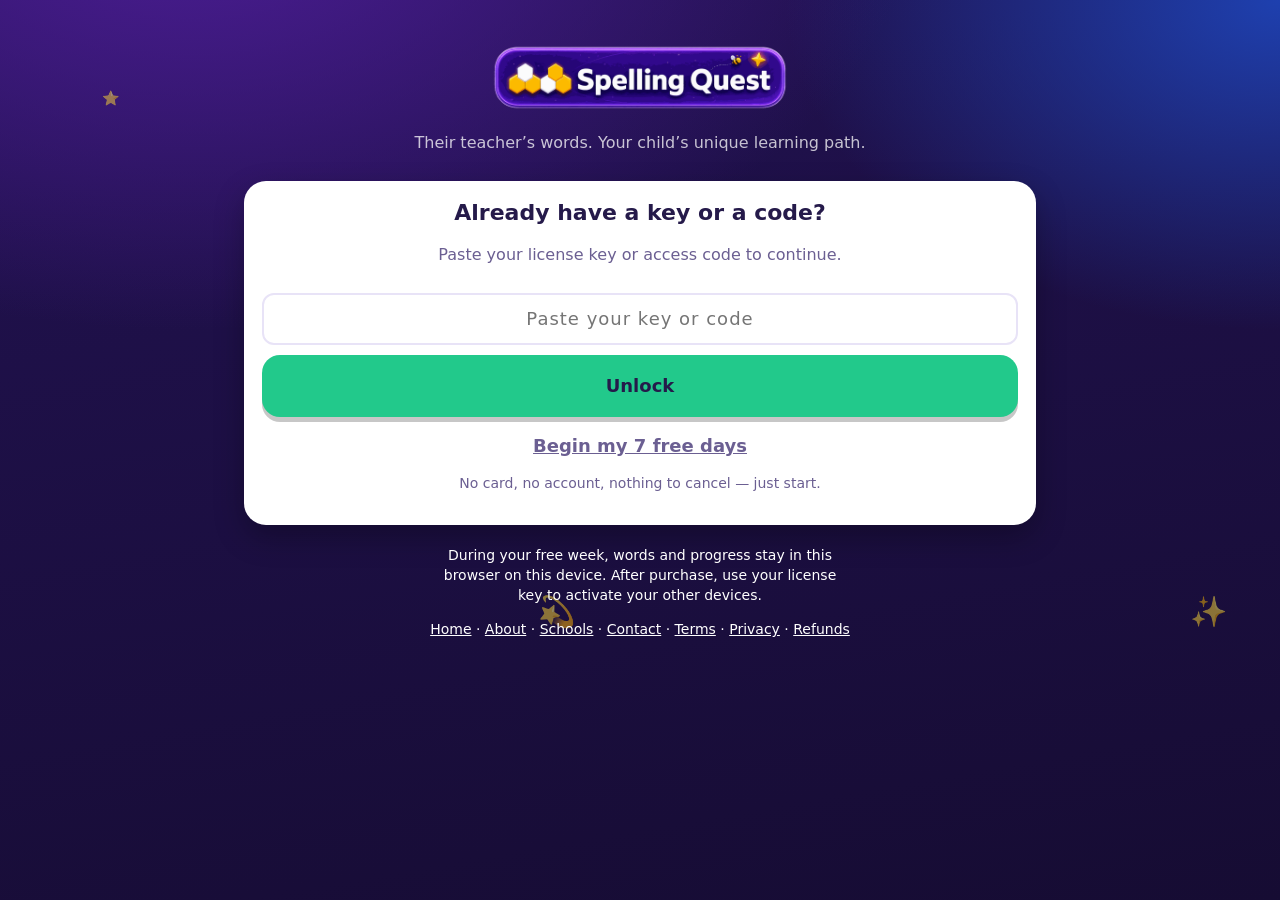
==== index.html @ 00a47c47 "1" ====
<!DOCTYPE html>
<html lang="en">
<head>
<meta charset="utf-8">
<title>Spelling Quest</title>
<meta name="viewport" content="width=device-width, initial-scale=1, maximum-scale=1, user-scalable=no, viewport-fit=cover">
<meta name="description" content="A cute, gamified weekly spelling practice app for kids.">
<meta name="theme-color" content="#221252">

<!-- Link preview: the card that shows when someone texts or posts this link.
     og:* is the general standard (iMessage, WhatsApp, Slack, Facebook);
     twitter:* is a near-duplicate set some platforms look for instead.
     Both point at the same image. og.png must stay 1200x630. -->
<meta property="og:type" content="website">
<meta property="og:url" content="https://spellingquest.github.io/">
<meta property="og:site_name" content="Spelling Quest">
<meta property="og:title" content="Spelling Quest — their teacher's words, your child's learning path">
<meta property="og:description" content="Paste your child's actual spelling list — the one in their backpack this week. Spelling Quest finds the patterns and builds a practice path they can do on their own.">
<meta property="og:image" content="https://spellingquest.github.io/og.png">
<meta property="og:image:width" content="1200">
<meta property="og:image:height" content="630">
<meta property="og:image:alt" content="Spelling Quest — their teacher's words, your child's learning path">

<meta name="twitter:card" content="summary_large_image">
<meta name="twitter:title" content="Spelling Quest — their teacher's words, your child's learning path">
<meta name="twitter:description" content="Paste your child's actual spelling list — the one in their backpack this week. Spelling Quest finds the patterns and builds a practice path they can do on their own.">
<meta name="twitter:image" content="https://spellingquest.github.io/og.png">
<meta name="twitter:image:alt" content="Spelling Quest — their teacher's words, your child's learning path">
<meta name="apple-mobile-web-app-capable" content="yes">
<meta name="mobile-web-app-capable" content="yes">
<meta name="apple-mobile-web-app-status-bar-style" content="black-translucent">
<meta name="apple-mobile-web-app-title" content="Spelling Quest">
<link rel="apple-touch-icon" href="./apple-touch-icon.png">
<link rel="icon" href="[data-uri]">
<link rel="manifest" href="./manifest.webmanifest">

<script>
/* Parked HERE, in the head, deliberately. Chrome fires beforeinstallprompt very
   early: a listener attached later loses the race on a cold cache and wins it on
   a warm one, which reads as flakiness rather than as a bug. */
window.__sqInstall = { deferred: null, ready: false };
window.addEventListener('beforeinstallprompt', function (e) {
  e.preventDefault();
  window.__sqInstall.deferred = e;
  window.__sqInstall.ready = true;
  window.dispatchEvent(new CustomEvent('sq-install-available'));
});
window.addEventListener('appinstalled', function () {
  try { localStorage.setItem('sq_installed', '1'); } catch (e) {}
});

/* The worker is the only route to a real install button: Chrome fires
   beforeinstallprompt only for a site with a worker that has a fetch handler.
   spellingquest.github.io is a USER site, so the root scope is correct here.
   A project page (user.github.io/repo/) would need /repo/sw.js instead. */
if ('serviceWorker' in navigator) {
  window.addEventListener('load', function () {
    navigator.serviceWorker.register('./sw.js').catch(function (err) {
      console.warn('[SQ] service worker did not register:', err);
    });
  });
}
</script>
<style>
/* ===================== SPELLING QUEST ===================== */
:root{
  --bg:#1a1040;
  --bg2:#2d1b69;
  --card:#ffffff;
  --ink:#251a4a;
  --ink-soft:#6b5f92;
  --line:#e8e3f7;
  --brand:#7c3aed;
  --word:#0d5c55;   /* the word being learned — used nowhere else */
  --brand2:#a855f7;
  --pink:#ff5fa2;
  --yellow:#ffc93c;
  --green:#22c98b;
  --red:#ff6b6b;
  --blue:#3ba9ff;
  --orange:#ff9445;
  --r:22px;
  --shadow:0 10px 0 rgba(0,0,0,.14);
  --font: ui-rounded, "SF Pro Rounded", "Nunito", "Baloo 2", "Comic Sans MS", system-ui, -apple-system, sans-serif;
}

*{ box-sizing:border-box; -webkit-tap-highlight-color:transparent; }
html,body{ margin:0; padding:0; }
html{ -webkit-text-size-adjust:100%; }
body{
  font-family:var(--font);
  background:
    radial-gradient(1200px 700px at 15% -10%, #4c1d95 0%, transparent 60%),
    radial-gradient(900px 600px at 100% 0%, #1e40af 0%, transparent 55%),
    linear-gradient(170deg,#221252 0%,#160c33 100%);
  background-attachment:fixed;
  color:var(--ink);
  min-height:100vh;
  min-height:100dvh;
  overflow-x:hidden;
  user-select:none;
  -webkit-user-select:none;
}
button{ font-family:inherit; cursor:pointer; border:none; }
input,textarea{ font-family:inherit; }

/* floating stars background */
.stars{ position:fixed; inset:0; pointer-events:none; z-index:0; opacity:.5; }
.stars i{ position:absolute; font-style:normal; animation:float 9s ease-in-out infinite; }
@keyframes float{ 0%,100%{transform:translateY(0) rotate(0)} 50%{transform:translateY(-18px) rotate(12deg)} }

.wrap{ position:relative; z-index:1; max-width:820px; margin:0 auto; padding:14px 14px 60px; }

/* ---------- generic bits ---------- */
.card{
  background:var(--card); border-radius:var(--r); padding:18px;
  box-shadow:0 12px 30px rgba(0,0,0,.28); margin-bottom:14px;
}
.btn{
  display:inline-flex; align-items:center; justify-content:center; gap:8px;
  background:var(--brand); color:#fff; font-weight:800; font-size:18px;
  padding:16px 22px; border-radius:18px; box-shadow:0 5px 0 rgba(0,0,0,.22);
  transition:transform .08s, box-shadow .08s; min-height:56px;
}
.btn:active{ transform:translateY(4px); box-shadow:0 1px 0 rgba(0,0,0,.22); }
.btn.big{ width:100%; font-size:22px; padding:20px; }
.btn.green{ background:var(--green); color:var(--ink); } .btn.pink{ background:var(--pink); color:var(--ink); }
.btn.blue{ background:var(--blue); color:var(--ink); } .btn.yellow{ background:var(--yellow); color:#5c3d00; }
.btn.orange{ background:var(--orange); color:var(--ink); } .btn.red{ background:var(--red); color:var(--ink); }
.btn.revisit{ background:#f2eefd; color:var(--ink); outline:2px dashed var(--brand); outline-offset:-3px; }
.btn.ghost{ background:rgba(255,255,255,.14); color:#fff; box-shadow:none; font-size:16px; line-height:24px; padding:11px 16px; min-height:0;}
.btn.grey{ background:#f2eefd; color:var(--ink); }
.btn[disabled]{ opacity:.45; pointer-events:none; }
.row{ display:flex; gap:10px; flex-wrap:wrap; }
.center{ text-align:center; }
.hide{ display:none !important; }
h1,h2,h3{ margin:0 0 8px; }
h3{ font-size:18px; line-height:22px; }
.muted{ color:var(--ink-soft); font-size:14px; line-height:20px; }
.white{ color:#fff; } .white .muted{ color:rgba(255,255,255,.75); }

/* ---------- top bar ---------- */
.topbar{ display:flex; align-items:center; gap:10px; margin-bottom:14px; color:#fff; }
.topbar .avatar{ font-size:34px; background:rgba(255,255,255,.15); border-radius:50%; width:54px; height:54px;
  display:flex; align-items:center; justify-content:center; flex:0 0 auto; }
.topbar .who{ flex:1; min-width:0; }
.topbar .who b{ font-size:18px; line-height:22px; display:block; }
.topbar .who span{ font-size:14px; line-height:20px; opacity:.8; }
.pill{ background:rgba(255,255,255,.16); color:#fff; border-radius:999px; padding:8px 13px;
  font-weight:800; font-size:16px; line-height:24px; display:inline-flex; align-items:center; gap:5px; }
.iconbtn{ background:rgba(255,255,255,.16); color:#fff; width:44px; height:44px; border-radius:14px; font-size:20px;
  display:flex; align-items:center; justify-content:center; }

/* ---------- xp bar ---------- */
.xpbar{ height:14px; background:rgba(255,255,255,.18); border-radius:99px; overflow:hidden; margin:10px 0 4px; }
.xpbar > i{ display:block; height:100%; background:linear-gradient(90deg,var(--yellow),var(--pink)); border-radius:99px;
  transition:width .6s cubic-bezier(.2,.9,.3,1); }

/* ---------- day map ---------- */
.daygrid{ display:grid; grid-template-columns:repeat(2,1fr); gap:12px; }
@media(min-width:620px){ .daygrid{ grid-template-columns:repeat(3,1fr);} }
.day{
  position:relative; border-radius:20px; padding:16px 14px; color:#fff; text-align:left;
  box-shadow:0 6px 0 rgba(0,0,0,.2); overflow:hidden; min-height:118px;
  display:flex; flex-direction:column; justify-content:space-between;
  transition:transform .1s;
}
.day:active{ transform:translateY(3px); }
.day .em{ font-size:30px; line-height:1; }
.day b{ font-size:17px; display:block; margin-top:6px; }
.day small{ font-size:14px; opacity:.9; display:block; line-height:20px; }
.day .tick{ position:absolute; top:9px; right:10px; font-size:19px; }
.day.locked{ filter:grayscale(.75) brightness(.75); }
.day.today{ outline:4px solid var(--yellow); outline-offset:2px; animation:pulse 1.6s infinite; }
@keyframes pulse{ 0%,100%{outline-color:var(--yellow)} 50%{outline-color:#fff} }
.d1{background:linear-gradient(150deg,#ff7eb3,#ff5fa2)}
.d2{background:linear-gradient(150deg,#5ec9ff,#3b82f6)}
.d3{background:linear-gradient(150deg,#ffd166,#ff9445)}
.d4{background:linear-gradient(150deg,#7ee8a4,#16a34a)}
.d5{background:linear-gradient(150deg,#c084fc,#7c3aed)}
.d6{background:linear-gradient(150deg,#67e8f9,#0891b2)}
.d7{background:linear-gradient(150deg,#fda4af,#e11d48)}

/* ---------- word chips ---------- */
.wordchip{
  display:inline-flex; align-items:center; gap:8px; background:#f2eefd; color:var(--ink);
  border-radius:14px; padding:12px 15px; font-size:18px;line-height:22px; font-weight:800; margin:0 8px 8px 0;
  border:2px solid transparent;
}
.wordchip.done{ background:#e2fbf0; border-color:var(--green); }
.wordchip .sp{ font-size:17px; }

/* ---------- big word display ---------- */
.bigword{
  /* Much bigger than the surrounding text, and in a colour used nowhere else in
     the app, so the word a child is meeting is unmistakably the main event. */
  font-size:clamp(52px,15vw,104px); font-weight:800; letter-spacing:2px; text-align:center;
  color:var(--word); margin:14px 0 10px; line-height:1.05; word-break:break-word;
}
/* The pattern inside the word is marked by BOTH colour and an underline —
   colour must never be the only cue. */
.bigword .hi{
  color:var(--brand);
  text-decoration:underline;
  text-decoration-thickness:.085em;
  text-underline-offset:.14em;
}
.speaker{
  width:110px; height:110px; border-radius:50%; background:linear-gradient(150deg,var(--brand2),var(--brand));
  color:#fff; font-size:46px; display:flex; align-items:center; justify-content:center; margin:0 auto;
  box-shadow:0 8px 0 rgba(0,0,0,.2);
}
.speaker:active{ transform:translateY(5px); box-shadow:0 3px 0 rgba(0,0,0,.2); }
.speaker.playing{ animation:wiggle .5s ease-in-out infinite; }
@keyframes wiggle{ 0%,100%{transform:scale(1)} 50%{transform:scale(1.07)} }

/* ---------- tip card ---------- */
.tip{
  background:linear-gradient(150deg,#fff8e1,#ffeeba); border:3px dashed var(--orange);
  border-radius:20px; padding:16px; margin:12px 0; color:#5c3d00;
}
.tip h3{ font-size:22px; line-height:28px; }
.tip p{ margin:6px 0; font-size:16px; line-height:1.45; }
.tip .trick{ background:rgba(255,255,255,.75); border-radius:14px; padding:10px 12px; font-size:17px; font-weight:700; }

/* ---------- chunk flashcards ---------- */
.slots{ display:flex; gap:8px; justify-content:center; flex-wrap:wrap; margin:14px 0; min-height:74px; }
.slot{
  min-width:74px; height:70px; border-radius:16px; border:4px dashed #cfc6ee; background:#faf8ff;
  display:flex; align-items:center; justify-content:center; font-size:26px; font-weight:800; color:var(--ink);
  padding:0 12px;
}
.slot.filled{ border-style:solid; border-color:var(--brand); background:#efe8ff; }
.tray{ display:flex; gap:10px; flex-wrap:wrap; justify-content:center; margin-top:6px; }
.chunk{
  min-width:74px; height:66px; border-radius:16px; background:linear-gradient(160deg,#fff,#f0ebff);
  border:3px solid var(--brand2); color:var(--ink); font-size:25px; font-weight:800;
  display:flex; align-items:center; justify-content:center; padding:0 14px;
  box-shadow:0 5px 0 rgba(124,58,237,.35);
}
.chunk:active{ transform:translateY(3px); box-shadow:0 2px 0 rgba(124,58,237,.35); }
.chunk.used{ opacity:.25; pointer-events:none; }

/* ---------- letter boxes (missing letters / spelling bee) ---------- */
.boxes{ display:flex; gap:7px; justify-content:center; flex-wrap:wrap; margin:18px 0; }
.lbox{
  width:52px; height:64px; border-radius:12px; display:flex; align-items:center; justify-content:center;
  font-size:30px; font-weight:800; background:#f2eefd; color:var(--ink); border:3px solid transparent;
}
.lbox.blank{ background:#fff; border-color:var(--brand2); }
.lbox.blank.cur{ border-color:var(--pink); box-shadow:0 0 0 4px rgba(255,95,162,.25); }
.lbox.good{ background:#dcfce7; border-color:var(--green); color:#15803d; }
.lbox.bad{ background:#f2eefd; border-color:var(--brand); color:var(--ink); border-style:dashed; }
@keyframes shake{ 0%,100%{transform:translateX(0)} 25%{transform:translateX(-7px)} 75%{transform:translateX(7px)} }

.keyboard{ display:flex; flex-direction:column; gap:7px; align-items:center; margin-top:10px; }
.keyboard .krow{ display:flex; gap:5px; justify-content:center; width:100%; }
.key{
  flex:1 1 0; max-width:52px; height:54px; border-radius:10px; background:#fff; color:var(--ink);
  font-size:21px; font-weight:800; display:flex; align-items:center; justify-content:center;
  box-shadow:0 3px 0 rgba(0,0,0,.18);
}
.key:active{ transform:translateY(2px); box-shadow:0 1px 0 rgba(0,0,0,.18); }
.key.wide{ flex:2 1 0; max-width:110px; font-size:16px; background:#f2eefd; }
.key.del{ background:#ffe1e1; }

/* ---------- progress dots ---------- */
.dots{ display:flex; gap:6px; justify-content:center; margin:4px 0 12px; }
.dots i{ width:11px; height:11px; border-radius:50%; background:#ddd6f3; }
.dots i.on{ background:var(--brand); } .dots i.miss{ background:transparent; border:2px dashed var(--brand); }

/* ---------- feedback overlay ---------- */
.pop{
  position:fixed; inset:0; z-index:60; display:flex; align-items:center; justify-content:center;
  background:rgba(20,10,50,.55); backdrop-filter:blur(3px); padding:20px;
}
.pop .inner{ background:#fff; border-radius:26px; padding:26px; text-align:center; max-width:420px; width:100%;
  animation:popin .3s cubic-bezier(.2,1.4,.4,1); max-height:88vh; overflow:auto; }
@keyframes popin{ from{transform:scale(.7); opacity:0} to{transform:scale(1); opacity:1} }
.pop .em{ font-size:64px; }
.toast{
  pointer-events:none;
  position:fixed; left:50%; bottom:26px; transform:translateX(-50%); z-index:70;
  max-width:92vw;
  background:#fff; color:var(--ink); font-weight:800; padding:14px 20px; border-radius:16px;
  box-shadow:0 10px 26px rgba(0,0,0,.3); animation:popin .25s;
}

/* ---------- mic meter ---------- */
.mic{ height:22px; background:#efeafc; border-radius:99px; overflow:hidden; margin:12px 0; }
.mic > i{ display:block; height:100%; width:0%; background:linear-gradient(90deg,var(--green),var(--yellow),var(--pink));
  transition:width .08s; }

/* ---------- confetti ---------- */
.confetti{ position:fixed; inset:0; pointer-events:none; z-index:80; overflow:hidden; }
.confetti i{ position:absolute; width:11px; height:16px; border-radius:3px; animation:fall linear forwards; }
@keyframes fall{ to{ transform:translateY(110vh) rotate(720deg); opacity:.2 } }

/* ---------- parent ---------- */
.tabs{ display:flex; gap:6px; margin-bottom:12px; }
.tabs button{ flex:1 1 0; min-width:0; background:rgba(255,255,255,.14); color:#fff; padding:12px 6px; border-radius:14px; font-weight:800; font-size:16px; line-height:24px; }
.tabs button.on{ background:#fff; color:var(--ink); }
textarea.ta{ width:100%; min-height:170px; border-radius:14px; border:2px solid var(--line); padding:14px;
  font-size:17px; line-height:1.6; resize:vertical; user-select:text; -webkit-user-select:text; }
input.ti{ width:100%; max-width:100%; min-width:0; border-radius:12px; border:2px solid var(--line);
  padding:13px; font-size:17px; user-select:text; -webkit-user-select:text; }
/* iOS Safari gives date inputs their own intrinsic width and refuses to shrink
   them, which pushed the bee date box out past the edge of the card on a phone.
   Turning off the native appearance lets width:100% actually apply. */
input[type=date]{ -webkit-appearance:none; appearance:none; min-width:0; max-width:100%;
  text-align:left; }
input[type=date]::-webkit-date-and-time-value{ text-align:left; margin:0; }
input[type=date]::-webkit-calendar-picker-indicator{ margin-left:auto; }
label.fl{ display:block; font-weight:800; font-size:14px; margin:12px 0 5px; color:var(--ink-soft); }
table.pt{ width:100%; border-collapse:collapse; font-size:16px; line-height:24px; }
table.pt td,table.pt th{ padding:8px 6px; border-bottom:1px solid var(--line); text-align:left; }
.bar{ height:9px; background:var(--line); border-radius:9px; overflow:hidden; min-width:70px; }
.bar > i{ display:block; height:100%; background:var(--green); }

.badgegrid{ display:grid; grid-template-columns:repeat(auto-fill,minmax(84px,1fr)); gap:10px; }
.badge{ background:#f6f3ff; border-radius:16px; padding:10px 6px; text-align:center; font-size:14px; line-height:20px; font-weight:800; color:var(--ink-soft); }
.badge .em{ font-size:30px; display:block; }
.badge.got{ background:linear-gradient(150deg,#fff2c9,#ffd76e); color:#6b4b00; }

/* ---------- profile picker ---------- */
.who-grid{ display:grid; grid-template-columns:1fr 1fr; gap:12px; }
.who-card{ background:#fff; border-radius:22px; padding:20px 12px; text-align:center; box-shadow:0 8px 0 rgba(0,0,0,.2);
  /* This card is a <button>, so without this the child's own name renders in the
     browser's default black - the only pure black anywhere in the app, and on the
     one screen where a child sees their own name at 19px. Nobody chose it; it is
     a UA default leaking through. Every other card is a <div> and inherits --ink. */
  color:var(--ink); }
.who-card .em{ font-size:52px; display:block; }
.who-card b{ font-size:18px; line-height:22px; }
.av-grid{ display:grid; grid-template-columns:repeat(6,1fr); gap:8px; }
.av{ font-size:28px; padding:8px 0; border-radius:12px; background:#f2eefd; }
.av.on{ background:var(--brand); }

.scroll-x{ overflow-x:auto; -webkit-overflow-scrolling:touch; }
.nowrap{ white-space:nowrap; }

/* ---------- Paper Power-Up (look, spot, say, cover, write, check, fix) ---------- */
.writerow{ display:flex; align-items:center; gap:10px; flex-wrap:wrap; justify-content:space-between;
  background:#f7f4ff; border-radius:16px; padding:12px 14px; margin-bottom:10px; }
.writerow .ww{ font-size:24px; font-weight:800; color:var(--ink); }
.writerow .ww .sp{ font-size:17px; }
.tally{ display:flex; gap:4px; }
.tally .tk{ width:42px; height:42px; border-radius:11px; background:#fff; font-size:20px;
  display:flex; align-items:center; justify-content:center; box-shadow:0 3px 0 rgba(0,0,0,.12); }
.tally .tk.on{ background:linear-gradient(150deg,#fff2c9,#ffd76e); }
.tally .tk:active{ transform:translateY(2px); box-shadow:0 1px 0 rgba(0,0,0,.12); }

/* ---------- Sunday rocket ---------- */
.rocketbox{ position:relative; height:150px; margin:6px 0 4px;
  background:linear-gradient(180deg,#1b1140,#3b2a7a); border-radius:20px; overflow:hidden; }
.rocketbox.big{ height:260px; }
.rocketbox .rk{ position:absolute; left:50%; transform:translateX(-50%); font-size:44px;
  transition:bottom .6s cubic-bezier(.3,1.2,.4,1); }
.rocketbox .moon{ position:absolute; top:8px; right:14px; font-size:34px; }
.rocketbox .rstar{ position:absolute; font-size:15px; opacity:.85; animation:float 7s ease-in-out infinite; }
.rocketbox .s1{ top:26%; left:16%; } .rocketbox .s2{ top:52%; right:20%; animation-delay:1.4s; }
.rocketbox .s3{ top:70%; left:28%; animation-delay:2.6s; }
.fuel{ height:16px; background:#ece7fb; border-radius:99px; overflow:hidden; margin:10px 0 3px; }
.fuel > i{ display:block; height:100%; border-radius:99px;
  background:linear-gradient(90deg,#22c98b,#ffc93c,#ff5fa2); transition:width .5s ease; }
.fuel-lbl{ font-size:12px; line-height:16px; letter-spacing:1px; font-weight:800; }
.combo{ font-weight:800; font-size:16px; line-height:24px; color:var(--ink-soft); }
.combo.hot{ color:var(--orange); animation:pulse2 .8s ease-in-out infinite; }
@keyframes pulse2{ 0%,100%{transform:scale(1)} 50%{transform:scale(1.12)} }
.rocketbox.mini{ height:96px; margin:8px 0 2px; }
.rocketbox.mini .rk{ font-size:32px; }
.rocketbox.mini .moon{ font-size:24px; top:5px; right:10px; }
/* subtle text button for use INSIDE white cards (ghost is for dark backgrounds) */
.btn.link{ background:transparent; color:var(--ink-soft); box-shadow:none; font-size:16px; line-height:24px;
  padding:10px 14px; min-height:0; text-decoration:underline; }

/* ---------- PIN pad ---------- */
.pindots{ display:flex; gap:12px; justify-content:center; margin:14px 0 18px; }
.pindots i{ width:16px; height:16px; border-radius:50%; background:#e4defa; }
.pindots i.on{ background:var(--brand); }
.pinpad{ display:grid; grid-template-columns:repeat(3,1fr); gap:10px; max-width:280px; margin:0 auto; }
.pinpad .pk{ height:62px; border-radius:16px; background:#f2eefd; color:var(--ink);
  font-size:26px; font-weight:800; box-shadow:0 4px 0 rgba(0,0,0,.12); }
.pinpad .pk:active{ transform:translateY(3px); box-shadow:0 1px 0 rgba(0,0,0,.12); }
.pinpad .pk.del{ background:#ffe1e1; font-size:22px; }
select.ti{ appearance:none; background:#fff; }
input[type=range]{ accent-color:var(--brand); height:34px; }

/* ---------- segmented two/three-way picker ---------- */
.seg{ display:flex; gap:8px; margin-top:8px; }
.seg button{ flex:1; padding:14px 6px; border-radius:14px; background:#f2eefd; color:var(--ink);
  font-weight:800; font-size:16px; box-shadow:0 3px 0 rgba(0,0,0,.10); }
.seg button.on{ background:var(--brand); color:#fff; box-shadow:0 3px 0 rgba(0,0,0,.2); }
.seg button:active{ transform:translateY(2px); box-shadow:0 1px 0 rgba(0,0,0,.1); }

/* ---------- collapsible sections ---------- */
details > summary{ cursor:pointer; font-weight:800; font-size:16px; color:var(--brand);
  list-style:none; padding:4px 0; }
details > summary::-webkit-details-marker{ display:none; }
details > summary::before{ content:'▸ '; }
details[open] > summary::before{ content:'▾ '; }

/* ---------- voice audition list ---------- */
.vrow{ display:flex; align-items:center; gap:8px; padding:8px 0; border-bottom:1px solid var(--line); }
.vrow .vplay{ width:46px; height:46px; border-radius:12px; background:#eaf5ff; font-size:18px; flex:0 0 auto; }
.vrow .vname{ flex:1; min-width:0; font-size:16px; line-height:24px; overflow:hidden; text-overflow:ellipsis; white-space:nowrap; }
.vrow .vpin{ width:44px; height:44px; border-radius:12px; background:#f2eefd; color:var(--ink);
  font-size:18px;line-height:22px; font-weight:800; flex:0 0 auto; }
.vrow .vpin.on{ background:var(--brand); color:#fff; }
.tag{ background:var(--green); color:#fff; font-size:12px; line-height:16px; font-weight:800; padding:2px 6px;
  border-radius:6px; letter-spacing:.5px; vertical-align:middle; }
.wordchip.bad{ background:#f2eefd; border-color:var(--brand); border-style:dashed; }
.wordchip.dim{ opacity:.5; }

/* ---------- the hive: one hexagon per word ---------- */
.hive{ display:flex; flex-wrap:wrap; gap:5px; justify-content:center; margin:12px 0 6px; }
.hive .hex{ width:26px; height:29px; background:#e6e1f5; display:block;
  clip-path:polygon(50% 0%,100% 25%,100% 75%,50% 100%,0% 75%,0% 25%); transition:background .3s; }
.hive .hex.warm{ background:#ffe4a3; }
.hive .hex.red{ background:#ffb3b3; }
.hive .hex.gold{ background:linear-gradient(160deg,#ffd76e,#ffb02e); }

/* ---------- the bee stage ---------- */
.stage{ position:relative; border-radius:22px; padding:18px 14px 14px;
  background:radial-gradient(120% 90% at 50% 0%, #4b3a12 0%, #241a3f 60%, #1a1030 100%);
  overflow:hidden; text-align:center; }
.stage .spot{ position:absolute; top:-70px; left:50%; transform:translateX(-50%);
  width:230px; height:230px; border-radius:50%;
  background:radial-gradient(circle, rgba(255,224,130,.55) 0%, rgba(255,224,130,0) 70%); pointer-events:none; }
.stage .micon{ font-size:52px; line-height:64px; height:64px; position:relative; z-index:1; }
.stage .rnd{ color:#ffd76e; font-weight:800; letter-spacing:1px; font-size:14px; line-height:20px; position:relative; z-index:1; }
.stage .rivals{ color:#fff; font-size:16px; line-height:24px; font-weight:800; margin-top:4px; position:relative; z-index:1; }
.stage .crowd{ font-size:19px; letter-spacing:-3px; margin-top:8px; position:relative; z-index:1; opacity:.9; }
.stage .out{ opacity:.18; }
.judge{ background:#fffdf5; border:3px solid #ffd76e; border-radius:18px; padding:12px 14px;
  margin:12px 0 4px; font-weight:800; color:#5c3d00; font-size:17px; }
.askbacks{ display:flex; gap:8px; flex-wrap:wrap; justify-content:center; margin:10px 0 2px; }
.askbacks button{ background:#fff5d6; color:#5c3d00; border-radius:14px; padding:11px 14px;
  font-weight:800; font-size:16px; line-height:24px; box-shadow:0 3px 0 rgba(0,0,0,.13); }
.askbacks button:active{ transform:translateY(2px); box-shadow:0 1px 0 rgba(0,0,0,.13); }

</style>
</head>
<body>
<div class="stars"></div>
<div class="wrap"><div id="app"></div></div>
<script>
/* ============================================================
   PHONICS ENGINE
   Turns a raw list of spelling words into:
     - sections grouped by pattern ("igh words", "ie words"...)
     - a kid-friendly memory rule for each section
     - flashcard chunks for each word  (night -> n | igh | t)
     - missing-letter puzzles          (night -> n _ _ _ t)
   ============================================================ */

/* Each pattern:
   id     - stable key
   label  - section heading shown to kids
   tip    - the memory rule (title + line + trick)
   test   - (word) => index of match or -1
   len    - length of the matched grapheme
*/

const PATTERNS = [
  // ---------- silent letters / digraphs (most specific first) ----------
  { id:'igh', label:'igh words', g:'igh',
    title:'igh sounds like the letter <b>i</b>', rule:'The <b>gh</b> is totally silent — it just sits there!',
    trick:'The l<b>igh</b>t in the n<b>igh</b>t is br<b>igh</b>t.', emoji:'🌙' },

  { id:'ough', label:'ough words', g:'ough',
    title:'ough is a sneaky one', rule:'<b>ough</b> can say lots of sounds — you have to learn each word by sight.',
    trick:'Th<b>ough</b> the r<b>ough</b> dough was t<b>ough</b>!', emoji:'🤔' },

  { id:'augh', label:'augh words', g:'augh',
    title:'augh sounds like <b>aw</b>', rule:'The <b>gh</b> is silent again.',
    trick:'I c<b>augh</b>t what he t<b>augh</b>t me.', emoji:'⚾' },

  { id:'tion', label:'-tion words', g:'tion',
    title:'-tion says "shun"', rule:'It turns an action into a thing.',
    trick:'Action, motion, station. They all say shun.', emoji:'🚉' },

  { id:'sion', label:'-sion words', g:'sion',
    title:'-sion says "shun" or "zhun"', rule:'Like -tion, but with an <b>s</b>.',
    trick:'Divi<b>sion</b> and televi<b>sion</b>.', emoji:'📺' },

  { id:'ture', label:'-ture words', g:'ture',
    title:'-ture says "cher"', rule:'It sounds like the word <i>chair</i> without the air.',
    trick:'Pic<b>ture</b>, na<b>ture</b>, crea<b>ture</b>.', emoji:'🖼️' },

  { id:'dge', label:'dge words', g:'dge',
    title:'Use dge after a short vowel', rule:'If the vowel is short and it\'s the end of the word, use <b>dge</b>.',
    trick:'Bridge, badge, fudge. Short vowel, then the big ending.', emoji:'🌉' },

  { id:'tch', label:'tch words', g:'tch',
    title:'Use tch right after a short vowel', rule:'Ca<b>tch</b> has a short <b>a</b> sound, so it needs the <b>t</b>.',
    trick:'Catch the match! But watch out, because much, such, rich and which all break the rule.', emoji:'🥎' },

  { id:'kn', label:'kn words', g:'kn', start:true,
    title:'The k is silent', rule:'<b>kn</b> at the start just sounds like <b>n</b>.',
    trick:'A knight knocks knees. The k is sneaking about, very quietly.', emoji:'🤫' },

  { id:'wr', label:'wr words', g:'wr', start:true,
    title:'The w is silent', rule:'<b>wr</b> at the start just sounds like <b>r</b>.',
    trick:'Write with your wrist. The w is all wrapped up, and quiet.', emoji:'✍️' },

  { id:'ph', label:'ph words', g:'ph',
    title:'ph sounds like <b>f</b>', rule:'Two letters teaming up to make an f sound.',
    trick:'<b>Ph</b>one, gra<b>ph</b>, ele<b>ph</b>ant.', emoji:'📞' },

  { id:'ck', label:'ck words', g:'ck',
    title:'ck comes right after a short vowel', rule:'Only at the end of a short word.',
    trick:'Duck, rock, stick. Short vowel, then c k.', emoji:'🦆' },

  { id:'shr', label:'shr words', g:'shr', start:true,
    title:'Three letters, one blend', rule:'<b>shr</b> is sh and r, squished together.',
    trick:'<b>Shr</b>imp <b>shr</b>ink in the <b>shr</b>ubs.', emoji:'🦐' },

  // ---------- long vowel teams ----------
  { id:'ie', label:'ie words', g:'ie',
    title:'i before e', rule:'<b>ie</b> usually sounds like <b>ee</b> (f<b>ie</b>ld), but at the end of a word it sounds like <b>i</b> (p<b>ie</b>).',
    trick:'<b>i</b> before <b>e</b>, except after <b>c</b>.', emoji:'🥧' },

  { id:'ei', label:'ei words', g:'ei',
    title:'e before i after c', rule:'After a <b>c</b>, flip it around.',
    trick:'i before e, except after c. Receive, and ceiling.', emoji:'🧾' },

  { id:'ai', label:'ai words', g:'ai',
    title:'"ai" sounds like the letter <b>a</b> — in the middle', rule:'When two vowels go walking, the first one does the talking.',
    trick:'ai hides in the middle. Rain, train, paint.', emoji:'🌧️' },

  { id:'ay', label:'ay words', g:'ay',
    title:'ay sounds like the letter <b>a</b> — at the end', rule:'<b>ay</b> likes to play at the <i>end</i> of a word.',
    trick:'Day, play, stay. Ay goes away, at the end.', emoji:'☀️' },

  { id:'ee', label:'ee words', g:'ee',
    title:'ee says a long <b>eeee</b>', rule:'Two e\'s make the long <i>eeee</i> sound.',
    trick:'I s<b>ee</b> a b<b>ee</b> in a tr<b>ee</b>!', emoji:'🐝' },

  { id:'ea', label:'ea words', g:'ea',
    title:'ea has two jobs', rule:'Usually it sounds like <b>ee</b> (<b>ea</b>t) — but sometimes like the <b>e</b> in bed (br<b>ea</b>d).',
    trick:'Eat your bread. Same letters, but different sounds.', emoji:'🍞' },

  { id:'oa', label:'oa words', g:'oa',
    title:'oa sounds like the letter <b>o</b> — in the middle', rule:'Another two-vowels-walking team.',
    trick:'The g<b>oa</b>t rode a b<b>oa</b>t on the r<b>oa</b>d.', emoji:'🐐' },

  { id:'oe', label:'oe words', g:'oe',
    title:'oe sounds like the letter <b>o</b> — at the end', rule:'It shows up at the end of short words.',
    trick:'My t<b>oe</b> is on the h<b>oe</b>.', emoji:'🦶' },

  { id:'ue', label:'ue words', g:'ue',
    title:'ue sounds like <b>oo</b>', rule:'It lives at the end of the word.',
    trick:'Bl<b>ue</b> gl<b>ue</b> is tr<b>ue</b>.', emoji:'🔵' },

  { id:'ui', label:'ui words', g:'ui',
    title:'ui sounds like <b>oo</b>', rule:'A rarer team — worth memorising.',
    trick:'Fr<b>ui</b>t j<b>ui</b>ce in a s<b>ui</b>t.', emoji:'🍎' },

  { id:'ew', label:'ew words', g:'ew',
    title:'ew sounds like <b>oo</b>', rule:'Almost always at the end of the word.',
    trick:'The cr<b>ew</b> fl<b>ew</b> and blew.', emoji:'✈️' },

  // ---------- diphthongs / other vowel teams ----------
  { id:'oi', label:'oi words', g:'oi',
    title:'oi sounds like <b>oy</b> — in the middle', rule:'Never at the end of a word.',
    trick:'The c<b>oi</b>n is in the s<b>oi</b>l.', emoji:'🪙' },

  { id:'oy', label:'oy words', g:'oy',
    title:'oy sounds like <b>oy</b> — at the end', rule:'<b>oy</b> is the boy who goes last.',
    trick:'The boy has a toy. Oy goes at the end.', emoji:'🧸' },

  { id:'ou', label:'ou words', g:'ou',
    title:'ou sounds like <b>ow</b> — in the middle', rule:'Like when you get hurt — <i>ouch!</i>',
    trick:'A mouse in the house. Ouch!', emoji:'🐭' },

  { id:'ow', label:'ow words', g:'ow',
    title:'ow has two sounds', rule:'Like <b>ow</b> in c<b>ow</b>, or like the letter <b>o</b> in sn<b>ow</b>.',
    trick:'The cow in the snow. Same letters, but two different sounds.', emoji:'🐄' },

  { id:'oo', label:'oo words', g:'oo',
    title:'oo has two sounds', rule:'A long one, as in moon, and a short one, as in book.',
    trick:'A b<b>oo</b>k on the m<b>oo</b>n!', emoji:'🌕' },

  { id:'aw', label:'aw words', g:'aw',
    title:'aw sounds like <b>aw</b> — at the end', rule:'<b>aw</b> goes at the end or before a final consonant.',
    trick:'I s<b>aw</b> a p<b>aw</b> and a cl<b>aw</b>.', emoji:'🐾' },

  { id:'au', label:'au words', g:'au',
    title:'au sounds like <b>aw</b> — in the middle', rule:'<b>au</b> hides inside the word.',
    trick:'The autumn sauce. Au sits in the middle.', emoji:'🍂' },

  // ---------- r-controlled ----------
  { id:'ar', label:'ar words', g:'ar',
    title:'"ar" sounds like <b>arrr</b>', rule:'The <b>r</b> bosses the vowel around.',
    trick:'The car is parked far. Arrr, just like a pirate.', emoji:'🏴‍☠️' },

  { id:'or', label:'or words', g:'or',
    title:'or sounds like <b>or</b>', rule:'Bossy r again.',
    trick:'A h<b>or</b>se in the st<b>or</b>m.', emoji:'🐴' },

  { id:'ir', label:'ir words', g:'ir',
    title:'er, ir and ur all sound the same', rule:'They all make that <b>er</b> sound you hear in <b>her</b> — three spellings, one sound. You just have to learn which word uses which.',
    trick:'H<b>er</b> b<b>ir</b>d has f<b>ur</b>.', emoji:'🐦' },

  { id:'ur', label:'ur words', g:'ur',
    title:'er, ir and ur all sound the same', rule:'They all make that <b>er</b> sound you hear in <b>her</b>.',
    trick:'H<b>er</b> b<b>ir</b>d has f<b>ur</b>.', emoji:'🐦' },

  { id:'er', label:'er words', g:'er',
    title:'er, ir and ur all sound the same', rule:'They all make that <b>er</b> sound in <b>her</b>. <b>er</b> is the most common one — it usually goes at the end.',
    trick:'H<b>er</b> b<b>ir</b>d has f<b>ur</b>.', emoji:'🐦' },

  // ---------- endings ----------
  { id:'ing', label:'-ing words', g:'ing', end:true,
    title:'Adding -ing', rule:'The <b>1-1-1 rule</b>. If the word has one syllable, one vowel, and one final consonant, then you double the last letter.',
    trick:'hug becomes hu<b>gg</b>ing. run becomes ru<b>nn</b>ing. But jump just becomes jumping, because it already has two consonants.', emoji:'🏃' },

  { id:'ed', label:'-ed words', g:'ed', end:true,
    title:'Adding -ed', rule:'<b>-ed</b> makes it past. Same 1-1-1 doubling rule applies!',
    trick:'hop becomes ho<b>pp</b>ed. bake becomes bak<b>ed</b>, and you drop the e first.', emoji:'⏪' },

  { id:'es', label:'-es plurals', g:'es', end:true,
    title:'Add -es after s, x, z, ch, sh', rule:'Those letters need an extra <i>uh</i> to breathe.',
    trick:'box→box<b>es</b> · dish→dish<b>es</b> · bus→bus<b>es</b>', emoji:'📦' },

  { id:'ful', label:'-ful words', g:'ful', end:true,
    title:'-ful only gets ONE l', rule:'Even though the word <i>full</i> has two.',
    trick:'Helpful, careful, joyful. One l only.', emoji:'🎁' },

  { id:'less', label:'-less words', g:'less', end:true,
    title:'-less means "without"', rule:'It always has double s.',
    trick:'Fear<b>less</b> means without fear.', emoji:'🦁' },

  { id:'ness', label:'-ness words', g:'ness', end:true,
    title:'-ness turns it into a feeling', rule:'Always double s.',
    trick:'Kind<b>ness</b>, dark<b>ness</b>, sad<b>ness</b>.', emoji:'💛' },

  { id:'ment', label:'-ment words', g:'ment', end:true,
    title:'-ment makes a thing', rule:'Just add it on — the base word almost never changes.',
    trick:'Pay<b>ment</b>, move<b>ment</b>, excite<b>ment</b>.', emoji:'🎉' },

  { id:'ly', label:'-ly words', g:'ly', end:true,
    title:'-ly tells you HOW', rule:'Just add <b>-ly</b> to the end.',
    trick:'Quick<b>ly</b>, sad<b>ly</b>, slow<b>ly</b>.', emoji:'💨' },

  { id:'le', label:'-le words', g:'le', end:true,
    title:'The quiet -le ending', rule:'It sounds like <i>ul</i> right at the end of the word.',
    trick:'App<b>le</b>, litt<b>le</b>, tab<b>le</b>.', emoji:'🍏' },

  { id:'y', label:'-y ending words', g:'y', end:true,
    title:'y can be a vowel', rule:'At the end of a word <b>y</b> sounds like <b>ee</b> (happ<b>y</b>) or like <b>i</b> (fl<b>y</b>).',
    trick:'Happy, and fly. Y is a sneaky vowel.', emoji:'😊' },

  // ---------- beginnings ----------
  { id:'un', label:'un- words', g:'un', start:true,
    title:'un- means "not"', rule:'Stick it on the front — the base word never changes.',
    trick:'<b>un</b>happy means not happy.', emoji:'🚫' },

  { id:'re', label:'re- words', g:'re', start:true,
    title:'re- means "again"', rule:'Stick it on the front, spelling stays the same.',
    trick:'<b>re</b>do means to do it again.', emoji:'🔁' },

  { id:'dis', label:'dis- words', g:'dis', start:true,
    title:'dis- means "opposite"', rule:'One s in dis-, then the whole base word.',
    trick:'<b>dis</b>agree means to not agree.', emoji:'🙅' },

  { id:'pre', label:'pre- words', g:'pre', start:true,
    title:'pre- means "before"', rule:'Front of the word, spelling unchanged.',
    trick:'<b>pre</b>view means to view it before.', emoji:'⏮️' },

  { id:'mis', label:'mis- words', g:'mis', start:true,
    title:'mis- means "wrongly"', rule:'One s, then the base word.',
    trick:'<b>mis</b>spell has TWO s\'s — mis + spell!', emoji:'❌' },

  // ---------- catch-alls ----------
  { id:'sh', label:'sh words', g:'sh',
    title:'sh says <b>shhh</b>', rule:'Two letters, one quiet sound.',
    trick:'<b>Sh</b>! The <b>sh</b>eep is asleep.', emoji:'🐑' },

  { id:'ch', label:'ch words', g:'ch',
    title:'ch says <b>ch</b>', rule:'It sounds like a train. Ch, ch, ch.',
    trick:'<b>Ch</b>ips on the <b>ch</b>air.', emoji:'🚂' },

  { id:'th', label:'th words', g:'th',
    title:'th. Stick your tongue out', rule:'It has two sounds. A soft one, as in think, and a buzzy one, as in this.',
    trick:'<b>Th</b>ink about <b>th</b>is.', emoji:'👅' },

  { id:'wh', label:'wh words', g:'wh', start:true,
    title:'wh starts the question words', rule:'The <b>h</b> is nearly silent.',
    trick:'<b>Wh</b>o, <b>wh</b>at, <b>wh</b>en, <b>wh</b>ere, <b>wh</b>y.', emoji:'❓' },

  { id:'magic_e', label:'Magic e words', g:'', custom:'magic_e',
    title:'Magic e', rule:'The <b>e</b> at the end is silent — it jumps back over one letter and makes the vowel say its own name.',
    trick:'cap → c<b>a</b>p<b>e</b> · kit → k<b>i</b>t<b>e</b> · hop → h<b>o</b>p<b>e</b>', emoji:'✨' },

  // ---------- short vowels: last, so every digraph above wins first ----------
  { id:'short_a', label:'short a words', g:'', custom:'short_a',
    title:'Short <b>"a"</b> says <b>"a"</b>, as in cat',
    rule:'One vowel, shut in by consonants on the outside — so it says its short sound, not its name.',
    trick:'The c<b>a</b>t s<b>a</b>t on the m<b>a</b>t.', emoji:'🐱' },

  { id:'short_e', label:'short e words', g:'', custom:'short_e',
    title:'Short <b>"e"</b> says <b>"e"</b>, as in hen',
    rule:'One vowel, shut in by consonants — a short, quick sound.',
    trick:'The h<b>e</b>n f<b>e</b>ll in the n<b>e</b>st.', emoji:'🐔' },

  { id:'short_i', label:'short i words', g:'', custom:'short_i',
    title:'Short <b>"i"</b> says <b>"i"</b>, as in pig',
    rule:'One vowel, shut in by consonants — a short, quick sound.',
    trick:'The b<b>i</b>g p<b>i</b>g d<b>i</b>d a j<b>i</b>g.', emoji:'🐷' },

  { id:'short_o', label:'short o words', g:'', custom:'short_o',
    title:'Short <b>"o"</b> says <b>"o"</b>, as in dog',
    rule:'One vowel, shut in by consonants — a short, quick sound.',
    trick:'The d<b>o</b>g got a h<b>o</b>t p<b>o</b>t.', emoji:'🐶' },

  { id:'short_u', label:'short u words', g:'', custom:'short_u',
    title:'Short <b>"u"</b> says <b>"u"</b>, as in bug',
    rule:'One vowel, shut in by consonants — a short, quick sound.',
    trick:'The b<b>u</b>g is in the m<b>u</b>g.', emoji:'🐛' },
];

const PATTERN_BY_ID = {};
PATTERNS.forEach(p => PATTERN_BY_ID[p.id] = p);

/* Words that follow no pattern still deserve their own rule. */
const TRICKY = {
  said:   {em:'💬', title:'said', rule:'It sounds like "sed" but it\'s spelled with <b>ai</b>.', trick:'Sally Ann Is Dancing. That spells s, a, i, d.'},
  was:    {em:'🌀', title:'was', rule:'It sounds like "wuz" but the middle letter is an <b>a</b>.', trick:'w, a, s. Not a u. An a.'},
  were:   {em:'🐻', title:'were', rule:'<b>were</b> is just <b>we</b> with <b>re</b> stuck on the end.', trick:'we + re = were'},
  they:   {em:'👫', title:'they', rule:'<b>they</b> is <b>the</b> with a <b>y</b> on the end.', trick:'the + y = they'},
  their:  {em:'🎒', title:'their', rule:'This one means "it belongs to them" — it has <b>heir</b> hiding inside.', trick:'t + <b>heir</b> = their (an heir owns things!)'},
  there:  {em:'📍', title:'there', rule:'This one is about a place — it has <b>here</b> hiding inside.', trick:'t + <b>here</b> = there'},
  come:   {em:'👋', title:'come', rule:'It ends in <b>ome</b> but says "um".', trick:'c-<b>ome</b>, s-<b>ome</b> — the same ending twice!'},
  some:   {em:'🍪', title:'some', rule:'It ends in <b>ome</b> but says "um".', trick:'c-<b>ome</b>, s-<b>ome</b> — the same ending twice!'},
  one:    {em:'1️⃣', title:'one', rule:'It starts with <b>o</b> but sounds like "wun".', trick:'<b>one</b> is hiding inside <b>once</b> and al<b>one</b>.'},
  once:   {em:'✨', title:'once', rule:'<b>once</b> is just <b>one</b> + <b>ce</b>.', trick:'one + ce = once'},
  because:{em:'🐘', title:'because', rule:'Seven letters, and the tricky bit is <b>cause</b>.', trick:'Big Elephants Can Always Understand Small Elephants.'},
  friend: {em:'🤝', title:'friend', rule:'The tricky part is the <b>ie</b> in the middle.', trick:'A friend is there, right to the end.'},
  people: {em:'👨‍👩‍👧', title:'people', rule:'The <b>eo</b> in the middle is the sneaky bit.', trick:'p, e, o, ple. Say it wrong on purpose. Pee, op, lee!'},
  again:  {em:'🔁', title:'again', rule:'<b>again</b> is <b>a</b> + <b>gain</b>.', trick:'a + gain = again'},
  any:    {em:'❓', title:'any', rule:'It starts like <b>an</b> but says "eh".', trick:'<b>an</b> + y = any'},
  many:   {em:'🔢', title:'many', rule:'It starts like <b>man</b> but says "meh".', trick:'<b>man</b> + y = many'},
  who:    {em:'🦉', title:'who', rule:'The <b>w</b> is silent, like an owl saying it.', trick:'w, h, o. The owl asks, whooo?'},
  does:   {em:'🔧', title:'does', rule:'<b>does</b> is <b>do</b> + <b>es</b>.', trick:'do + es = does'},
  done:   {em:'✅', title:'done', rule:'<b>done</b> is <b>do</b> + <b>ne</b>.', trick:'do + ne = done'},
  love:   {em:'❤️', title:'love', rule:'No English word ends in <b>v</b>, so we add a silent <b>e</b>.', trick:'lov + e — have, give, live all do it too!'},
  give:   {em:'🎁', title:'give', rule:'No English word ends in <b>v</b>, so we add a silent <b>e</b>.', trick:'giv + e — love, have, live all do it too!'},
  have:   {em:'🤲', title:'have', rule:'No English word ends in <b>v</b>, so we add a silent <b>e</b>.', trick:'hav + e — love, give, live all do it too!'},
  live:   {em:'🏠', title:'live', rule:'No English word ends in <b>v</b>, so we add a silent <b>e</b>.', trick:'liv + e — love, give, have all do it too!'},
  from:   {em:'📮', title:'from', rule:'Careful — this is <b>not</b> "form". The <b>r</b> comes second.', trick:'f, r, o, m. F and r first, then o and m.'},
  want:   {em:'🎯', title:'want', rule:'<b>want</b> has an <b>ant</b> in it.', trick:'w + <b>ant</b> = want 🐜'},
  water:  {em:'💧', title:'water', rule:'<b>water</b> has <b>ate</b> in the middle.', trick:'w, ate, r.'},
  very:   {em:'❗', title:'very', rule:'One <b>r</b>, then <b>y</b> on the end.', trick:'ver + y = very'},
  every:  {em:'🔄', title:'every', rule:'<b>every</b> has <b>ever</b> hiding inside.', trick:'<b>ever</b> + y = every'},
  little: {em:'🐜', title:'little', rule:'Double <b>t</b>, then the quiet <b>le</b> ending.', trick:'lit, and tle. That makes little.'},
  would:  {em:'🍀', title:'would', rule:'The <b>oul</b> is silent-ish — would, could and should all share it.', trick:'Oh, U, Lucky Duck. That gives you, ould.'},
  could:  {em:'🍀', title:'could', rule:'would, could and should all share the same <b>ould</b>.', trick:'Oh, U, Lucky Duck. That gives you, ould.'},
  should: {em:'🍀', title:'should', rule:'would, could and should all share the same <b>ould</b>.', trick:'Oh, U, Lucky Duck. That gives you, ould.'},
  two:    {em:'2️⃣', title:'two', rule:'It has a silent <b>w</b> — like <b>tw</b>in and <b>tw</b>ice, which are also about 2.', trick:'t, w, o. Twin, twice, two.'},
  buy:    {em:'🛒', title:'buy', rule:'<b>buy</b> has a <b>u</b> in it — because <b>u</b> buy things!', trick:'b, u, y.'},
  laugh:  {em:'😂', title:'laugh', rule:'The <b>gh</b> makes an f sound here.', trick:'La, and ugh. That makes laugh.'},
  eight:  {em:'8️⃣', title:'eight', rule:'It has <b>igh</b> hiding in the middle.', trick:'e + <b>igh</b> + t = eight'},
  said2:  null
};

const MISC_PATTERN = {
  id:'misc', label:'Extra words', g:'',
  title:'Look, say, cover, write, check', rule:'These words don\'t share one pattern — so use the super-trick.',
  trick:'<b>Look</b> at it · <b>Say</b> it · <b>Cover</b> it · <b>Write</b> it · <b>Check</b> it!', emoji:'🔎'
};

/* ---------- helpers ---------- */

function isVowel(c){ return 'aeiou'.indexOf(c) >= 0; }

function hasMagicE(w){
  if (w.length < 4) return false;
  if (w[w.length-1] !== 'e') return false;
  const c = w[w.length-2], v = w[w.length-3];
  if (!isVowel(v)) return false;
  if (isVowel(c) || c === 'e') return false;
  if (/(le|se|ce|ge|ve|ze)$/.test(w) && !isVowel(w[w.length-3])) return false;
  return true;
}

/* Find where a pattern sits inside a word. Returns {i, len} or null. */
/* A closed syllable: one vowel, shut in by consonants, so it says its short
   sound. This is what almost every Year 1 / Grade 1 list is built on — cat, sat,
   mat — and without it those words fell through as "no rule, learn by heart",
   which is both wrong and the opposite of what the app is for. */
function shortVowelWord(w, v){
  w = String(w || '').toLowerCase();
  if (!/^[a-z]{2,5}$/.test(w)) return null;
  const vowels = w.match(/[aeiou]/g) || [];
  if (vowels.length !== 1 || vowels[0] !== v) return null;
  if (w.endsWith('e')) return null;                 // that's magic e's job
  if (!/[bcdfghjklmnpqrstvwxyz]/.test(w)) return null;
  const i = w.indexOf(v);
  if (i === w.length - 1 && w.length > 2) return null;   // needs shutting in
  return { i, len:1 };
}

function matchPattern(word, p){
  const w = word.toLowerCase();
  if (p.custom === 'magic_e') return hasMagicE(w) ? {i:w.length-3, len:3} : null;
  if (p.custom && p.custom.indexOf('short_') === 0)
    return shortVowelWord(w, p.custom.slice(6));
  if (!p.g) return null;
  if (p.start) return w.indexOf(p.g) === 0 ? {i:0, len:p.g.length} : null;
  if (p.end)   return w.endsWith(p.g) && w.length > p.g.length + 1
                  ? {i:w.length-p.g.length, len:p.g.length} : null;
  const i = w.indexOf(p.g);
  return i >= 0 ? {i, len:p.g.length} : null;
}

/* Which pattern best describes this word (used only as a fallback). */
function detectPattern(word){
  for (const p of PATTERNS){
    if (matchPattern(word, p)) return p.id;
  }
  return 'misc';
}

/* ---------- grouping ----------
   Given a list of words, find the pattern(s) that the WEEK is built on:
   a pattern only becomes a section if 2+ words share it (or it's the only
   thing we've got). This stops "the" from creating a "th words" section. */
function groupWords(words){
  const counts = {};
  /* Words with a hand-written explanation must never be swept into a phonics
     pattern. "was" looks like a short-a word and isn't — it says "wuz" — and
     teaching it as one would be worse than teaching nothing. */
  words = words.slice();
  const byHeart = words.filter(w => TRICKY[String(w).toLowerCase()]);
  const rest    = words.filter(w => !TRICKY[String(w).toLowerCase()]);
  words = rest;
  words.forEach(w => {
    PATTERNS.forEach(p => {
      if (matchPattern(w, p)){
        (counts[p.id] = counts[p.id] || []).push(w);
      }
    });
  });

  const order = PATTERNS.map(p => p.id);
  const claimed = {};
  const sections = [];

  // pass 1: patterns shared by 2+ words, most specific pattern first
  order.forEach(id => {
    const list = (counts[id] || []).filter(w => !claimed[w]);
    if (list.length >= 2){
      list.forEach(w => claimed[w] = id);
      sections.push({ patternId:id, words:list.slice() });
    }
  });

  // pass 2: singles — join a matching section, or start their own
  words.forEach(w => {
    if (claimed[w]) return;
    const pid = detectPattern(w);
    if (pid === 'misc') return;
    const existing = sections.find(s => s.patternId === pid);
    if (existing) existing.words.push(w);
    else sections.push({ patternId:pid, words:[w] });
    claimed[w] = pid;
  });

  // pass 3: words that follow no pattern at all get their OWN rule, one each —
  // never a nameless "extra words" bucket.
  byHeart.forEach(w => {
    claimed[w] = 'tricky:' + String(w).toLowerCase();
    sections.push({ patternId:'tricky:' + String(w).toLowerCase(), words:[w] });
  });

  words.forEach(w => {
    if (claimed[w]) return;
    claimed[w] = 'tricky';
    sections.push({ patternId:'tricky:'+w, words:[w] });
  });

  return sections;
}

/* ---------- chunking (Tuesday flashcards) ---------- */

/* common little words, used to split compounds nicely (something -> some|thing) */
const COMMON = ('a about after all also an and any are as at back be been before big but by call can come could day did do down each even every find first for from get give go good great had has have he her here him his how i if in into is it its just know last like little long look made make man many may me more most much must my never new no not now of off old on one only or other our out over own part people place put right said same say see she should show small so some take tell than that the their them then there these they thing think this those thought three through time to too two under up us use very want was way we well went were what when where which while who why will with word work would year you your'
  + ' thing think one time body where way self ever some any every no where how ball fall foot ball house hold play ground birth day sun light moon rain bow snow man mail box tooth brush class room bed room some what up on in to out side in side after noon week end her self him self my self note book back pack pop corn butter fly straw berry rail road side walk basket ball foot ball base ball fire man police man').split(/\s+/);
const COMMON_SET = {}; COMMON.forEach(w => { if (w.length >= 2) COMMON_SET[w] = 1; });

const DIGRAPHS = ['igh','tch','dge','sch','shr','thr','ch','sh','th','ph','wh','ck','ng','qu','gh','wr','kn'];
/* would a split between i-1 and i cut a digraph in half? */
function cutsDigraph(w, i){
  for (const d of DIGRAPHS){
    for (let s = Math.max(0, i - d.length + 1); s <= i - 1; s++){
      if (w.substr(s, d.length) === d && s < i && s + d.length > i) return true;
    }
  }
  return false;
}

/* compound word split: something -> some | thing */
function compoundSplit(w){
  if (w.length < 6) return null;
  for (let i = 3; i <= w.length - 3; i++){
    const a = w.slice(0,i), b = w.slice(i);
    if (COMMON_SET[a] && COMMON_SET[b]) return [a,b];
  }
  return null;
}

/* how many beats does this word have? (vowel groups, minus a silent e) */
function beats(w){
  const m = String(w).toLowerCase().match(/[aeiouy]+/g) || [];
  let n = m.length;
  if (/[^aeiou]e$/.test(w) && n > 1) n--;
  return Math.max(1, n);
}

/* Real syllables, for READING ALOUD. One-beat words are never broken up —
   splitting "light" into l·igh·t sounds like letters, not speech. */
function speechSyllables(w){
  w = String(w).toLowerCase();
  if (beats(w) < 2) return [w];
  const comp = compoundSplit(w);
  if (comp) return comp;
  let parts = syllableSplitCore(w);
  // a fragment with no vowel, or a tiny tail like "re"/"se", sounds wrong on its own
  const merged = [];
  parts.forEach(p => {
    if (merged.length && !/[aeiouy]/.test(p)) merged[merged.length-1] += p;
    else merged.push(p);
  });
  while (merged.length > 1 && merged[merged.length-1].length <= 2)
    merged[merged.length-2] += merged.pop();
  return merged.length >= 2 ? merged : [w];
}

/* crude but decent syllable splitter, used when there is no pattern to split on */
function syllableSplit(w){
  const comp = compoundSplit(w);
  if (comp) return comp;
  const parts = syllableSplitCore(w);
  if (parts.length === 1) return onsetRime(w);
  return parts.length ? parts : [w];
}

function syllableSplitCore(w){
  const parts = [];
  let cur = '';
  for (let i = 0; i < w.length; i++){
    cur += w[i];
    const next = w[i+1], nn = w[i+2];
    if (!next) break;
    if (cutsDigraph(w, i+1)) continue;
    // VC | CV  (rabbit -> rab|bit)
    if (isVowel(w[i-1]) && !isVowel(w[i]) && next && !isVowel(next) && nn && isVowel(nn) && cur.length >= 2){
      parts.push(cur); cur = ''; continue;
    }
    // V | CV  (open -> o|pen) — only for longer words, and not right at the start
    if (isVowel(w[i]) && next && !isVowel(next) && nn && isVowel(nn) && w.length > 5 && cur.length >= 3){
      parts.push(cur); cur = ''; continue;
    }
  }
  if (cur) parts.push(cur);
  return parts;
}

/* last resort: split a short word into its starting consonants + the rest */
function onsetRime(w){
  if (w.length < 3) return [w];
  let i = 0;
  while (i < w.length && !isVowel(w[i])) i++;
  if (i === 0) i = 1;                    // starts with a vowel
  if (i >= w.length - 1) i = Math.max(1, w.length - 2);
  return [w.slice(0,i), w.slice(i)];
}

/* Split a word into 2–3 flashcard chunks, keeping the week's pattern intact. */
function chunkWord(word, patternId){
  const w = word.toLowerCase();
  const p = PATTERN_BY_ID[patternId];
  if (p){
    const m = matchPattern(w, p);
    if (m){
      const before = w.slice(0, m.i);
      const target = w.slice(m.i, m.i + m.len);
      const after  = w.slice(m.i + m.len);
      const out = [before, target, after].filter(Boolean);
      if (out.length >= 2){
        if (out.every(c => c.length <= 4)) return out;
        // a piece is long and clumsy — try syllabifying the whole word instead,
        // but only if that doesn't chop the week's pattern in half
        const syl = syllableSplit(w);
        if (syl.length >= 2 && syl.every(c => c.length <= 5) &&
            syl.some(c => c.indexOf(target) >= 0)) return syl.slice(0,4);
        return out.slice(0,4);
      }
    }
  }
  return syllableSplit(w).slice(0,4);
}

/* ---------- missing letters (Wednesday) ---------- */

/* level: 1 = blank the pattern only, 2 = pattern + 1, 3 = pattern + 2 */
function makeBlanks(word, patternId, level){
  const w = word.toLowerCase();
  const blanks = new Set();
  const p = PATTERN_BY_ID[patternId];
  const m = p ? matchPattern(w, p) : null;
  if (m && p.custom === 'magic_e'){
    // cake -> c _ k _   (show the consonant, hide the vowel and the magic e)
    blanks.add(m.i); blanks.add(w.length - 1);
  } else if (m){
    for (let i = m.i; i < m.i + m.len && i < w.length; i++) blanks.add(i);
    // for -ing / -ed, also hide the doubled consonant so the 1-1-1 rule gets tested
    if ((p.id === 'ing' || p.id === 'ed') && m.i >= 2 && w[m.i-1] === w[m.i-2] && !isVowel(w[m.i-1])){
      blanks.add(m.i-1);
    }
  }
  if (!blanks.size){
    // blank the vowels
    for (let i = 0; i < w.length; i++) if (isVowel(w[i])) blanks.add(i);
  }
  // never hide more than ~55% of a word, and always leave at least 2 letters showing
  const maxBlanks = Math.max(blanks.size, Math.min(w.length - 2, Math.ceil(w.length * 0.55)));
  const extra = Math.max(0, Math.min((level || 1) - 1, maxBlanks - blanks.size));
  if (extra > 0){
    // deterministic "random": pick spread-out positions not already blanked
    const free = [];
    for (let i = 1; i < w.length; i++) if (!blanks.has(i)) free.push(i);
    let seed = 0; for (let i=0;i<w.length;i++) seed += w.charCodeAt(i);
    for (let k = 0; k < extra && free.length; k++){
      const idx = (seed + k * 7) % free.length;
      blanks.add(free[idx]);
      free.splice(idx,1);
    }
  }
  // never blank the whole word
  if (blanks.size >= w.length) blanks.delete(0);
  return Array.from(blanks).sort((a,b)=>a-b);
}

/* ---------- build a full week ---------- */

function buildWeek(rawText, meta){
  const parsed = parseWordText(rawText);
  const sections = [];

  parsed.forEach(block => {
    if (block.heading){
      // parent gave us an explicit heading — still detect the pattern for rules
      const guess = bestPatternForHeading(block.heading, block.words);
      sections.push({ patternId: guess, label: block.heading, words: block.words });
    } else {
      groupWords(block.words).forEach(s => sections.push(s));
    }
  });

  return {
    id: (meta && meta.id) || 'week',
    title: (meta && meta.title) || autoTitle(sections),
    created: (meta && meta.created) || null,
    sections: sections.map(s => {
      const p = patternFor(s.patternId);
      return {
        patternId: s.patternId,
        label: s.label || p.label,
        emoji: p.emoji,
        tip: { title:p.title, rule:p.rule, trick:p.trick },
        words: s.words.map(w => ({
          word: w,
          chunks: chunkWord(w, s.patternId),
          display: w
        }))
      };
    })
  };
}

function trickyPattern(w){
  const t = TRICKY[w];
  const spelled = w.split('').join('-');
  if (t) return { id:'tricky:'+w, label:'the word \u201c'+w+'\u201d', emoji:t.em,
                  title:'\u201c'+t.title+'\u201d', rule:t.rule, trick:t.trick };
  return { id:'tricky:'+w, label:'the word \u201c'+w+'\u201d', emoji:'\ud83d\udc9b',
    title:'\u201c'+w+'\u201d is a heart word',
    rule:'This one doesn\'t follow a spelling rule — you learn it by heart, like a friend\'s name.',
    trick:'Look \u00b7 Say \u00b7 Cover \u00b7 Write \u00b7 Check. Now spell it out loud: <b>'+spelled+'</b>' };
}

function patternFor(id){
  if (PATTERN_BY_ID[id]) return PATTERN_BY_ID[id];
  if (id && id.indexOf('tricky:') === 0) return trickyPattern(id.slice(7));
  return MISC_PATTERN;
}

function bestPatternForHeading(heading, words){
  const h = heading.toLowerCase().replace(/[^a-z]/g,'');
  // "ie words" -> "iewords"; try to find a pattern id inside it
  let best = null;
  PATTERNS.forEach(p => {
    if (p.g && h.indexOf(p.g) === 0){
      if (!best || p.g.length > PATTERN_BY_ID[best].g.length) best = p.id;
    }
  });
  if (best) return best;
  const g = groupWords(words);
  return g.length ? g[0].patternId : 'misc';
}

function autoTitle(sections){
  const labels = sections.map(s => patternFor(s.patternId).label.replace(' words','').replace('the word ',''));
  if (!labels.length) return 'This Week';
  if (labels.length === 1) return labels[0] + ' words';
  return labels.slice(0,3).join(' · ') + ' words';
}

/* Accepts:
     light night right
     ie words:
     field chief
     - one word per line
     - commas, spaces or newlines
*/
function parseWordText(text){
  const lines = String(text || '').split(/\r?\n/);
  const blocks = [];
  let cur = { heading:null, words:[] };
  lines.forEach(raw => {
    const line = raw.trim();
    if (!line) return;
    const isHeading = /[:：]\s*$/.test(line) ||
                      (/^[a-zA-Z' \-]+$/.test(line) && /\b(words?|list|section|group|pattern|sound)\b/i.test(line) && line.split(/\s+/).length <= 4);
    if (isHeading){
      if (cur.words.length) blocks.push(cur);
      cur = { heading: line.replace(/[:：]\s*$/,'').trim(), words: [] };
      return;
    }
    line.split(/[,;\/\t]+|\s+/).forEach(tok => {
      const w = tok.replace(/[^A-Za-z'\-]/g,'').trim();
      if (w.length >= 2) cur.words.push(w.toLowerCase());
    });
  });
  if (cur.words.length) blocks.push(cur);
  if (!blocks.length) return [];
  // dedupe across blocks
  const seen = {};
  blocks.forEach(b => b.words = b.words.filter(w => (seen[w] ? false : (seen[w]=1, true))));
  return blocks.filter(b => b.words.length);
}

</script>
<script>
/* ===================== SPELLING QUEST — core ===================== */

const STORE_KEY = 'spellingQuest.v1';
/* ⚠️ BUMP THIS ON EVERY DEPLOY. It is shown to parents as "Version" in the
   grown-up area, and it is the stamp the verify-after-push standard asks you to
   read off the page before testing anything. It sat at 2026-08-14 for nearly a
   month while the app shipped repeatedly, so the 9 September audit had to hash
   the served file instead of trusting it. A stale stamp is worse than none:
   it answers "which build am I on?" confidently and wrongly. */
const BUILD = '2026-09-11';

const DAYS = [
  { key:'mon', n:'Monday',    t:'Meet the Words',  em:'👋', cls:'d1', sub:'Read them out loud + learn the rule' },
  { key:'tue', n:'Tuesday',   t:'Sound & Build',   em:'🧩', cls:'d2', sub:'Hear it, build it from chunks' },
  { key:'wed', n:'Wednesday', t:'Missing Letters', em:'✏️', cls:'d3', sub:'Fill in the gaps' },
  { key:'thu', n:'Thursday',  t:'Spelling Bee',    em:'🐝', cls:'d4', sub:'Type the whole word' },
  { key:'fri', n:'Friday',    t:'Arcade',          em:'🎮', cls:'d5', sub:'Three silly games' },
  { key:'sat', n:'Saturday',  t:'Boss Battle',     em:'⚔️', cls:'d6', sub:'Beat your tricky words' },
  { key:'sun', n:'Sunday',    t:'Champion Quiz',   em:'🏆', cls:'d7', sub:'The big one — earn your badge!' },
];
const DAY_INDEX = {}; DAYS.forEach((d,i)=>DAY_INDEX[d.key]=i);

const AVATARS = ['🦊','🐼','🐸','🦄','🐙','🦁','🐨','🐬','🦖','🐝','🦉','🐳','🐯','🦋','🐢','🚀','⭐','🌈'];

const BADGES = [
  { id:'first',    em:'🌟', n:'First Star',     d:'Finish your first day' },
  { id:'week',     em:'🏅', n:'Week Champion',  d:'Finish all 7 stages' },
  { id:'perfect',  em:'💯', n:'Perfect Quiz',   d:'100% on the Champion Quiz' },
  { id:'streak3',  em:'🔥', n:'3-Day Streak',   d:'Practice 3 days in a row' },
  { id:'streak7',  em:'⚡', n:'7-Day Streak',   d:'Practice 7 days in a row' },
  { id:'boss',     em:'⚔️', n:'Boss Slayer',    d:'Clear the whole tricky pile' },
  { id:'arcade',   em:'🎮', n:'Arcade Master',  d:'Play all three games' },
  { id:'reader',   em:'📣', n:'Loud Reader',    d:'Read every word out loud' },
  { id:'builder',  em:'🧱', n:'Word Builder',   d:'Build every word from chunks' },
  { id:'level5',   em:'🚀', n:'Level 5',        d:'Reach level 5' },
  { id:'level10',  em:'👑', n:'Level 10',       d:'Reach level 10' },
  { id:'writer',   em:'✍️', n:'Pencil Power',   d:'Finish a Paper Power-Up' },
  { id:'weeks4',   em:'📚', n:'Month of Words', d:'Finish 4 weeks' },
];

/* ---- access ----
   One code per year, printed on the welcome sheet the store delivers.
   Checked entirely on the device, so it keeps working offline for ever. */
const TRIAL_DAYS = 7;

/* Access codes are never stored in this file — only their fingerprints. Someone
   reading the page source finds 64 hex characters per code and no way back to
   the code itself, and the codes are long and random enough that guessing is
   not on the table either.

   A small SHA-256 rather than crypto.subtle: that one is asynchronous and only
   exists over https, and hasAccess() has to answer before anything renders —
   including when the page is a saved copy or the network is down. */
const CODE_SALT = 'SpellingQuest/v1/';
const CODE_HASHES = [
  '1bb8b64e5eb98c97d73c967f9cae90deb7d4c26734c85b9179c50e32b5bdd3a5',
  'cd6f4b3fa5409e2f7f5aa7db9bc12aba396fe9bfc1e9402fa8f598d70ee7eb34',
  '66aeccf744626884c451df27838361bababe178fa896c429fda643ef40fe5dee',
  'ac8baf21c7092b7fff2ec75da54bd81fac7e1ac621f8f7dec77220c0b2af1c53',
  'c22add296c477dd9d621344e1efb1cb2037f2dde595c8b04d53c6f8c645fa420'
];
const SHA_K = [0x428a2f98,0x71374491,0xb5c0fbcf,0xe9b5dba5,0x3956c25b,0x59f111f1,0x923f82a4,0xab1c5ed5,0xd807aa98,0x12835b01,0x243185be,0x550c7dc3,0x72be5d74,0x80deb1fe,0x9bdc06a7,0xc19bf174,0xe49b69c1,0xefbe4786,0x0fc19dc6,0x240ca1cc,0x2de92c6f,0x4a7484aa,0x5cb0a9dc,0x76f988da,0x983e5152,0xa831c66d,0xb00327c8,0xbf597fc7,0xc6e00bf3,0xd5a79147,0x06ca6351,0x14292967,0x27b70a85,0x2e1b2138,0x4d2c6dfc,0x53380d13,0x650a7354,0x766a0abb,0x81c2c92e,0x92722c85,0xa2bfe8a1,0xa81a664b,0xc24b8b70,0xc76c51a3,0xd192e819,0xd6990624,0xf40e3585,0x106aa070,0x19a4c116,0x1e376c08,0x2748774c,0x34b0bcb5,0x391c0cb3,0x4ed8aa4a,0x5b9cca4f,0x682e6ff3,0x748f82ee,0x78a5636f,0x84c87814,0x8cc70208,0x90befffa,0xa4506ceb,0xbef9a3f7,0xc67178f2];
function sha256(str){
  const rr = (v,n) => (v>>>n)|(v<<(32-n));
  let H = [0x6a09e667,0xbb67ae85,0x3c6ef372,0xa54ff53a,
           0x510e527f,0x9b05688c,0x1f83d9ab,0x5be0cd19];
  const by = [];
  for (let i=0;i<str.length;i++){
    const c = str.charCodeAt(i);
    if (c<128) by.push(c);
    else if (c<2048) by.push(192|(c>>6),128|(c&63));
    else by.push(224|(c>>12),128|((c>>6)&63),128|(c&63));
  }
  const bits = by.length*8;
  by.push(0x80);
  while (by.length % 64 !== 56) by.push(0);
  by.push(0,0,0,0,(bits>>>24)&255,(bits>>>16)&255,(bits>>>8)&255,bits&255);
  const w = new Array(64);
  for (let i=0;i<by.length;i+=64){
    for (let j=0;j<16;j++)
      w[j] = (by[i+j*4]<<24)|(by[i+j*4+1]<<16)|(by[i+j*4+2]<<8)|by[i+j*4+3];
    for (let j=16;j<64;j++){
      const a1 = w[j-15], a2 = w[j-2];
      const s0 = rr(a1,7)^rr(a1,18)^(a1>>>3);
      const s1 = rr(a2,17)^rr(a2,19)^(a2>>>10);
      w[j] = (w[j-16]+s0+w[j-7]+s1)|0;
    }
    let a=H[0],b=H[1],c=H[2],d=H[3],e=H[4],f=H[5],g=H[6],h=H[7];
    for (let j=0;j<64;j++){
      const S1 = rr(e,6)^rr(e,11)^rr(e,25);
      const t1 = (h + S1 + ((e&f)^(~e&g)) + SHA_K[j] + w[j])|0;
      const S0 = rr(a,2)^rr(a,13)^rr(a,22);
      const t2 = (S0 + ((a&b)^(a&c)^(b&c)))|0;
      h=g; g=f; f=e; e=(d+t1)|0; d=c; c=b; b=a; a=(t1+t2)|0;
    }
    H = [(H[0]+a)|0,(H[1]+b)|0,(H[2]+c)|0,(H[3]+d)|0,
         (H[4]+e)|0,(H[5]+f)|0,(H[6]+g)|0,(H[7]+h)|0];
  }
  return H.map(x => (x>>>0).toString(16).padStart(8,'0')).join('');
}
function normCode(s){ return String(s||'').toUpperCase().replace(/[^A-Z0-9]/g,''); }
function codeFingerprint(s){ return sha256(CODE_SALT + normCode(s)); }
/* Takes either a typed code or an already-stored fingerprint, so an unlocked
   device keeps working without the code ever being written to the iPad. */
function codeOk(s){
  const v = String(s||'');
  return CODE_HASHES.indexOf(v) >= 0 || CODE_HASHES.indexOf(codeFingerprint(v)) >= 0;
}

/* ---- Gumroad licence keys ----
   Gumroad's verify endpoint needs no secret and allows calls straight from the
   browser — confirmed working from spellingquest.github.io — so there is still
   no server anywhere in this product.

   A key is checked once when it is typed in, and then the device works offline
   for ever. We re-check quietly every 30 days and only ever lock up if Gumroad
   actually says the purchase is finished: refunded, charged back, or a
   subscription that has ended. Network trouble must never lock a child out in
   the middle of their spelling week — that is what the grace rules below are
   for. */
const GUMROAD_VERIFY = 'https://api.gumroad.com/v2/licenses/verify';
const RECHECK_DAYS   = 30;    // how often we quietly re-check a key
const GRACE_DAYS     = 21;    // how long a key that stops verifying still works

/* Every Gumroad product whose key should unlock THIS app.
   Fill in `id` from Gumroad: product → Content tab → Insert → License key. The ID is
   shown inside that block. (It is NOT under Settings → Advanced — that UI is gone.)
   A bundle that also sells the other apps still belongs in this list, as long as
   Spelling Quest is one of the things it grants.
     variantContains — for a bundle sold with variants ("Spelling Quest + One
     Ayah At A Time", "One Ayah + Muslim Kids Checklist" …), only unlock when the
     variant the customer actually bought mentions this app. Leave it out for a
     product where every buyer gets Spelling Quest. */
const GUMROAD_SKUS = [
  /* --- Spelling Quest's own four products (created 21 Aug 2026) --- */
  { id:'a-vmFHoWlZ86_4FnmjP_0g==', label:'Spelling Quest \u2014 family access' }, // $40
  { id:'-Kkbtx5LoSOHKvijvnUBMA==', label:'Add one more app'  },                    // $25
  { id:'D3bRQBthRlnS8BRwHt-w7A==', label:'Add two more apps' },                    // $49
  { id:'yL1qS3O7D10z5bb_dFOACg==', label:'All three apps'    },                    // $89

  /* --- The siblings' all-three bundles ---------------------------------
     A family who buys "all three" from One Ayah or Muslim Kids Checklist gets
     a key issued by THAT app's product. Spelling Quest has to accept it, or a
     paying customer simply cannot open this app and sees no reason why. */
  { id:'wDMOSJIqK40DaP5STkK7Pw==', label:'One Ayah \u2014 all three apps' },
  { id:'32mLygvh97ZA0_hkLiqHSA==', label:'Muslim Kids Checklist \u2014 all three apps' },

  /* --- The siblings' "add one" and "add two" tiers -----------------------
     DECIDED 21 Aug 2026. These products can grant Spelling Quest, but they do
     not record WHICH app the buyer picked, so accepting them means someone who
     chose a different app also gets in.

     We accept them anyway, because the two mistakes are not the same size:
       - Accepting wrongly costs a little revenue from someone who has already
         paid us for something.
       - Refusing wrongly locks a paying family out of an app they bought, with
         no error that explains why, and they leave without telling us.
     The standing rule is that a failure must never lock a paying family out, so
     the leak is the cheaper error. Precision comes from adding a variant naming
     the chosen app (see variantContains above) \u2014 do that going forward, and
     these entries keep faith with everyone who bought before it existed. */
  { id:'6TLtDTxe19Rgypj9kASU1A==', label:'One Ayah \u2014 add one more app' },
  { id:'MDGCYGOYZKbezd3K0JXnfg==', label:'Muslim Kids Checklist \u2014 add one more app' },
  { id:'Tdm6Qct7EyMbAC36l6-zMg==', label:'One Ayah \u2014 add two more apps' },
  { id:'Kz5edWRDgpHaLf3-9_mt5g==', label:'Muslim Kids Checklist \u2014 add two more apps' }

  /* ✅ All three apps now have a $49 tier and all of them are listed here.
     Note a sibling's $40 is deliberately NOT in this list: that price buys that
     app on its own and grants nothing here. Getting THIS list wrong locks out
     somebody who paid; the ownership list below only changes a displayed price. */
];

/* Products that PROVE someone already owns a sibling app, which is what
   unlocks the $25 and $49 checkout links. Owning a sibling app is the whole
   qualification, so every sibling product counts here \u2014 unlike GUMROAD_SKUS
   above, a wrong answer here only shows a cheaper price, never opens the app. */
const OWNERSHIP_PRODUCT_IDS = [
  '5K-rSAFj42TdAX3vIGNQsQ==',   // One Ayah \u2014 family access $40  (16 = uppercase I, not l)
  'Tdm6Qct7EyMbAC36l6-zMg==',   // One Ayah \u2014 add two apps $49
  '6TLtDTxe19Rgypj9kASU1A==',   // One Ayah \u2014 second app $25
  'wDMOSJIqK40DaP5STkK7Pw==',   // One Ayah \u2014 all three $89
  '7e8ulMFPPfgCWGpda9OIsQ==',   // Muslim Kids Checklist \u2014 family access $40  (4 = lowercase l)
  'Kz5edWRDgpHaLf3-9_mt5g==',   // Muslim Kids Checklist \u2014 add two apps $49
  'MDGCYGOYZKbezd3K0JXnfg==',   // Muslim Kids Checklist \u2014 second app $25
  '32mLygvh97ZA0_hkLiqHSA=='    // Muslim Kids Checklist \u2014 all three $89
];

/* ---- how someone buys it ----------------------------------------------
   CHECKOUT_URL is the Gumroad link for the $40 a year plan, once the product is
   published. Until then it stays empty and the buy button falls back to
   BUY_EMAIL — so there is never a moment where a parent taps "get it" and lands
   nowhere. The bundle links are optional: fill one in and it appears as a
   button, leave it empty and it stays a line of text. */
const CHECKOUT_URL   = 'https://spellingquest.gumroad.com/l/mlshxz';  // $40 family access
const CHECKOUT_ADDON = 'https://spellingquest.gumroad.com/l/xgcjen';  // $25 add one more app
const CHECKOUT_TWO   = 'https://spellingquest.gumroad.com/l/miyhub';  // $49 add two more apps
const CHECKOUT_THREE = 'https://spellingquest.gumroad.com/l/ihzywn';  // $89 all three apps
const BUY_EMAIL      = 'spellingquest@gmail.com';
const PRICE_LINE     = '$40 a year';
/* One place for every price, so the app, the buy panel and the website pages
   can never drift apart. */
const PRICE_ONE    = '$40';
const PRICE_TWO    = '$49';
const PRICE_THREE  = '$89';
const PRICE_ADDON  = '$25';
/* The four tiers, in the words a parent actually thinks in:
     $40  this app, for the family
     $25  they already bought one of ours and want ONE more
     $49  they already bought one of ours and want the other TWO
     $89  they have none yet and want all three
   Same four prices across every app in the portfolio. */
const BUNDLE_LINE  = 'Already have One Ayah At A Time or Muslim Kids Checklist? '+
                     'Add this one for '+PRICE_ADDON+', or add both for '+PRICE_TWO+'. '+
                     'Starting fresh? All three for '+PRICE_THREE+'.';
const RENEW_LINE   = '12 months, renews on its own until you cancel. Cancel any time from the shop.';

/* Gumroad keys look like ABCD1234-ABCD1234-ABCD1234-ABCD1234. We also still
   accept the older UUID shape so nobody who bought early is stranded. */
function looksLikeKey(s){
  const v = String(s||'').trim();
  return /^[0-9A-Za-z]{8}-[0-9A-Za-z]{8}-[0-9A-Za-z]{8}-[0-9A-Za-z]{8}$/.test(v)
      || /^[0-9a-f]{8}-[0-9a-f]{4}-[0-9a-f]{4}-[0-9a-f]{4}-[0-9a-f]{12}$/i.test(v);
}

/* The only things that mean "this purchase is genuinely over".

   Only three things end access: refunded, disputed/charged back, or the
   subscription genuinely ended. Note the two that are deliberately NOT here,
   because getting either wrong quietly locks out a family who has paid:

     subscription_cancelled_at — cancelling means "don't bill me again". They
       have still paid to the end of the period and the terms page promises them
       that time.
     subscription_failed_at — that is a card being retried. Locking someone out
       mid-retry is the exact moment they would otherwise have gone and fixed it.

   This matches One Ayah At A Time, so all three apps behave the same way. */
function purchaseIsOver(p){
  if (!p) return false;
  return !!(p.refunded || p.chargebacked || p.disputed || p.subscription_ended_at);
}

/* Ask Gumroad about a key, trying each product we sell until one recognises it.
   increment_uses_count is deliberately false: a family uses as many devices as
   it likes, and we never want a child locked out for opening the app twice.
   Returns { ok, reason, sku, purchase } and never throws. */
function verifyKey(key){
  const k = String(key||'').trim();
  const skus = GUMROAD_SKUS.filter(s => s.id);
  if (!k) return Promise.resolve({ ok:false, reason:'empty' });
  if (!skus.length) return Promise.resolve({ ok:false, reason:'unconfigured' });

  let reachedGumroad = false;
  const askOne = (i) => {
    if (i >= skus.length){
      return { ok:false, reason: reachedGumroad ? 'notfound' : 'offline' };
    }
    const sku = skus[i];
    return fetch(GUMROAD_VERIFY, { method:'POST', body:new URLSearchParams({
        product_id: sku.id, license_key: k, increment_uses_count:'false' }) })
      .then(r => r.json().catch(()=>null))
      .then(j => {
        reachedGumroad = true;
        if (!j || !j.success) return askOne(i+1);      // wrong product, keep looking
        const p = j.purchase || {};
        if (purchaseIsOver(p)) return { ok:false, reason:'ended', sku:sku.label };
        if (sku.variantContains &&
            String(p.variants||'').toLowerCase().indexOf(sku.variantContains) < 0){
          return { ok:false, reason:'other-app', sku:sku.label };
        }
        return { ok:true, sku:sku.label, purchase:p };
      })
      .catch(() => askOne(i+1));                       // offline: try the next
  };
  return Promise.resolve(askOne(0));
}

/* What to write in the app when a key doesn't work. Never blame the parent. */
function keyProblem(reason){
  if (reason === 'ended')     return 'That key has ended \u2014 write to us and we\'ll sort it';
  if (reason === 'other-app') return 'That key is for one of our other apps';
  return 'That key didn\'t work \u2014 check the email it came in';
}

/* Quiet background re-check. Only ever revokes on a definite "this is over"
   from Gumroad, or after three weeks of a key Gumroad no longer recognises. */
function recheckLicence(){
  if (!DB.licence || !DB.licence.key) return;
  const last = DB.licence.checked || 0;
  if (Date.now() - last < RECHECK_DAYS * 86400000) return;

  verifyKey(DB.licence.key).then(res => {
    if (res.ok){
      DB.licence.checked = Date.now();
      DB.licence.sku = res.sku;
      DB.licence.dead = false;
      DB.licence.pending = false;
      DB.licence.failingSince = 0;
      save(); return;
    }
    if (res.reason === 'ended'){          // Gumroad says it is genuinely finished
      DB.licence.dead = true;
      DB.licence.checked = Date.now();
      save(); return;
    }
    if (res.reason === 'notfound'){       // we reached Gumroad and it didn't know the key
      DB.licence.failingSince = DB.licence.failingSince || Date.now();
      if (Date.now() - DB.licence.failingSince > GRACE_DAYS * 86400000){
        DB.licence.dead = true;
      }
      save(); return;
    }
    // offline, or no product ids filled in yet: change nothing at all
  }).catch(()=>{});
}
function trialLeft(){
  if (!DB || !DB.trialStart) return null;
  const used = Math.floor((Date.now() - DB.trialStart) / 86400000);
  return Math.max(0, TRIAL_DAYS - used);
}
function hasAccess(){
  if (DB && DB.licence && DB.licence.key && !DB.licence.dead) return true;
  if (DB && DB.accessCode && codeOk(DB.accessCode)) return true;
  const left = trialLeft();
  return left !== null && left > 0;
}

const SAMPLE = "light night bright right fight\nfield chief believe piece thief";

/* ---------------- state ---------------- */

let DB = null;

function blankKid(name, avatar, grade){
  return { id:'k'+Math.random().toString(36).slice(2,8), name, avatar, grade,
           testDay:1, xp:0, streak:0, lastDay:null, badges:[], weeksDone:0, prog:{} };
}

function defaultDB(){
  return {
    v:1,
    kids:[ blankKid('Player 1','🦖',1) ],
    active:null,
    unlockAll:false,
    pin:'',
    voiceSex:'male',
    rate:0.85,
    weekRaw:SAMPLE,
    weekId:'w1',
    weekTitle:'',
    perKid:true,
    weekRawByKid:{},
    beeByKid:{},
    beeTarget:'',
    beeTargetByKid:{},
    beeId:'bee1',
    weeks:[]
  };
}

function load(){
  try{
    const raw = localStorage.getItem(STORE_KEY);
    DB = raw ? JSON.parse(raw) : defaultDB();
  }catch(e){ DB = defaultDB(); }
  if (!DB || !DB.kids || !DB.kids.length) DB = defaultDB();
  DB.kids.forEach(k => { k.prog = k.prog || {}; k.badges = k.badges || [];
    // saves made before test days existed were all built around a Monday test
    if (typeof k.testDay !== 'number') k.testDay = 1; });
  // saves from before codes were fingerprinted hold a retired plaintext code;
  // drop it rather than leave a dead value blocking the trial banner
  if (DB.accessCode && !codeOk(DB.accessCode)) DB.accessCode = '';
  DB.weekRawByKid = DB.weekRawByKid || {};
  DB.beeByKid = DB.beeByKid || {};
  DB.beeTargetByKid = DB.beeTargetByKid || {};
  DB.beeId = DB.beeId || 'bee1';
  // Older saves kept ONE shared word list. Give every child their own copy so the
  // two of them can never silently end up locked to the same words.
  DB.kids.forEach(k => {
    if (!DB.weekRawByKid[k.id] || !String(DB.weekRawByKid[k.id]).trim())
      DB.weekRawByKid[k.id] = DB.weekRaw || SAMPLE;
  });
  DB.perKid = true;
}
function save(){ try{ localStorage.setItem(STORE_KEY, JSON.stringify(DB)); }catch(e){}
  try{ scheduleSync(); }catch(e){} }

/* ---------------- keeping the family's devices in step ----------------
   A child does Monday on the iPad downstairs, then Tuesday on a phone upstairs,
   and a parent checks from a third device while out. That only works if progress
   travels between devices, so it does.

   It travels under a FINGERPRINT of the family code — yes, literally a
   fingerprint: a one-way scramble. The same code always produces the same
   64-character string, and there is no way back from that string to the code.
   It's the only thing the server ever sees, so the database cannot say who
   anybody is. No email, no real name, no birthday, no school.

   During the free trial there is no code, so there's no fingerprint and nothing
   is stored anywhere at all. */
const SB_URL = 'https://nkkckcnclqwpvvwujedg.supabase.co';
const SB_KEY = 'sb_publishable_jTvqG53LAS1LsP7A8evx2Q_RgekRHXZ';
const FAMILY_SALT = 'SpellingQuest/family/';
let SYNC = { state:'idle', last:0, timer:null, busy:false, err:'' };

function familyFingerprint(){
  if (!DB) return null;
  if (DB.licence && DB.licence.key) return sha256(FAMILY_SALT + normCode(DB.licence.key));
  if (DB.accessCode) return sha256(FAMILY_SALT + DB.accessCode);
  return null;                       // free trial — nothing to sync to
}

function sbRpc(fn, body){
  return fetch(SB_URL + '/rest/v1/rpc/' + fn, {
    method:'POST',
    headers:{ apikey:SB_KEY, Authorization:'Bearer ' + SB_KEY, 'Content-Type':'application/json' },
    body: JSON.stringify(body)
  }).then(r => { if (!r.ok) throw new Error('sync ' + r.status); return r.json(); });
}

/* The same rule the database uses: progress only ever moves forwards. A device
   that has been offline can add what it did, but can never undo what another
   device already finished. */
function forwardMerge(a, b){
  if (a === null || a === undefined) return b;
  if (b === null || b === undefined) return a;
  const objA = typeof a === 'object' && !Array.isArray(a);
  const objB = typeof b === 'object' && !Array.isArray(b);
  if (objA && objB){
    const out = Object.assign({}, a);
    Object.keys(b).forEach(k => { out[k] = forwardMerge(a[k], b[k]); });
    return out;
  }
  if (typeof a === 'number'  && typeof b === 'number')  return Math.max(a, b);
  if (typeof a === 'boolean' && typeof b === 'boolean') return a || b;
  return b;
}

/* "Has anyone actually used this child?" — one definition, used both for deciding
   what to send and what to tidy away.

   The old test treated ANY progress object as use. But merely opening a
   placeholder child builds the week for them, which created an empty progress
   object — so tapping "Player 1" once promoted it to a real child that then
   synced to every device in the family and could never be tidied up. A child
   counts as used only if they have stars, a streak, a badge, a name a grown-up
   chose, or a day they actually finished. */
function kidHasBeenUsed(k){
  if (!k) return false;
  if ((k.xp || 0) > 0 || (k.streak || 0) > 0 || (k.badges || []).length) return true;
  if (!/^(Player|Kid) \d+$/.test(k.name || '')) return true;
  const prog = k.prog || {};
  return Object.keys(prog).filter(isWeekKey).some(w => {
    const days = (prog[w] && prog[w].days) || {};
    return Object.keys(days).some(d => days[d] && days[d].done);
  });
}

function syncPayload(fp, k){
  return { p_family_hash: fp, p_kid_id: k.id, p_nickname: k.name || '',
    p_avatar: k.avatar || '', p_removed: !!k.removed,
    p_grade:    (typeof k.grade   === 'number') ? k.grade   : null,
    p_test_day: (typeof k.testDay === 'number') ? k.testDay : null,
    p_xp: k.xp || 0, p_streak: k.streak || 0,
    p_badges: k.badges || [], p_progress: k.prog || {}, p_missed: [],
    p_week_words: (DB.weekRawByKid && DB.weekRawByKid[k.id]) || '' };
}

/* Fold what the other devices know back into this one. */
function absorb(rows){
  let changed = false;
  (rows || []).forEach(r => {
    if (r.removed){                       // removed on another device — take them off this one
      const i = DB.kids.findIndex(x => x.id === r.kid_id);
      if (i >= 0){
        if (DB.active === DB.kids[i].id) DB.active = null;
        if (DB.weekRawByKid) delete DB.weekRawByKid[r.kid_id];
        DB.kids.splice(i, 1); changed = true;
      }
      return;
    }
    let k = DB.kids.find(x => x.id === r.kid_id);
    if (!k){
      // a child set up on another device — bring them across
      k = blankKid(r.nickname || 'Player',
                   r.avatar || AVATARS[DB.kids.length % AVATARS.length],
                   (typeof r.grade === 'number') ? r.grade : 1);
      k.id = r.kid_id;
      DB.kids.push(k);
      changed = true;
    }
    const xp = Math.max(k.xp || 0, r.xp || 0);
    const st = Math.max(k.streak || 0, r.streak || 0);
    if (xp !== (k.xp||0) || st !== (k.streak||0)) changed = true;
    k.xp = xp; k.streak = st;

    if (!k.name && r.nickname){ k.name = r.nickname; changed = true; }
    if (r.avatar && k.avatar !== r.avatar){ k.avatar = r.avatar; changed = true; }
    /* TASK-423, 21 Sep 2026: grade/testDay/word-list all read their stamp from
       k.prog BEFORE the forwardMerge below folds the remote stamp in, so
       "genuinely newer" can be told apart from "merge already happened". */
    const localProgBefore = k.prog || {};
    const localGAt  = (typeof localProgBefore[G_AT_KEY]  === 'number') ? localProgBefore[G_AT_KEY]  : 0;
    const localTdAt = (typeof localProgBefore[TD_AT_KEY] === 'number') ? localProgBefore[TD_AT_KEY] : 0;
    const localWwAt = (typeof localProgBefore[WW_AT_KEY] === 'number') ? localProgBefore[WW_AT_KEY] : 0;
    const remoteProg = r.progress || {};
    const remoteGAt  = (typeof remoteProg[G_AT_KEY]  === 'number') ? remoteProg[G_AT_KEY]  : 0;
    const remoteTdAt = (typeof remoteProg[TD_AT_KEY] === 'number') ? remoteProg[TD_AT_KEY] : 0;
    const remoteWwAt = (typeof remoteProg[WW_AT_KEY] === 'number') ? remoteProg[WW_AT_KEY] : 0;

    if (typeof r.grade === 'number' && r.grade !== k.grade &&
        (typeof k.grade !== 'number' || (remoteGAt > 0 && remoteGAt > localGAt))){
      k.grade = r.grade; changed = true;
    }
    if (typeof r.test_day === 'number' && r.test_day !== k.testDay &&
        (typeof k.testDay !== 'number' || (remoteTdAt > 0 && remoteTdAt > localTdAt))){
      k.testDay = r.test_day; changed = true;
    }

    const badges = Array.from(new Set([].concat(k.badges || [], r.badges || [])));
    if (badges.length !== (k.badges || []).length) changed = true;
    k.badges = badges;

    const prog = forwardMerge(k.prog || {}, r.progress || {});
    if (JSON.stringify(prog) !== JSON.stringify(k.prog || {})) changed = true;
    k.prog = prog;

    /* The review window travels inside progress — see stampReviewNights(). The
       merge above has already picked the newer stamp, so all that is left is to
       read the count back out of it. */
    const rn = readStampedNights(k);
    if (rn !== null && rn !== k.reviewNights){ k.reviewNights = rn; changed = true; }

    /* TASK-423, 21 Sep 2026: a device that already has its own real word list
       used to never take a newer one typed on another device — "keep mine"
       beat timestamp, regardless of which was actually newer, which is the
       bug Kathryn hit (words added on desktop never reached the iPad). Now:
       take the remote list when it is stamped strictly newer than ours AND
       it differs from ours. Keep the original safety net underneath — if
       neither side has a stamp yet (data saved before this fix shipped) or
       remote has no stamp, fall back to only taking remote when mine is
       missing or still the sample, so an empty/default value still can't
       stomp something real, same spirit as the MKC sync guard. */
    DB.weekRawByKid = DB.weekRawByKid || {};
    const mine = (DB.weekRawByKid[k.id] || '').trim();
    const remoteWords = (r.week_words || '').trim();
    const remoteIsNewer = remoteWwAt > 0 && remoteWwAt > localWwAt;
    if (remoteWords && remoteWords !== mine && (remoteIsNewer || !mine || mine === SAMPLE.trim())){
      DB.weekRawByKid[k.id] = r.week_words; changed = true;
    }
  });

  /* A new device starts life with two placeholder children ("Player 1",
     "Player 2"). Once the real family arrives from another device, those
     placeholders are just clutter — a parent entering the code on their phone
     should see their own children, not four names. Only ever drop a placeholder
     that has never been used. */
  const remoteIds = (rows || []).map(r => r.kid_id);
  if (remoteIds.length){
    const untouched = k => !kidHasBeenUsed(k) && remoteIds.indexOf(k.id) < 0;
    const keep = DB.kids.filter(k => !untouched(k));
    if (keep.length && keep.length !== DB.kids.length){
      DB.kids.forEach(k => { if (untouched(k) && DB.weekRawByKid) delete DB.weekRawByKid[k.id]; });
      if (DB.active && !keep.some(k => k.id === DB.active)) DB.active = null;
      DB.kids = keep;
      changed = true;
    }
  }
  return changed;
}

function paintSync(){
  const el = document.getElementById('syncline');
  if (!el) return;
  const map = { idle:'', working:'Syncing…', ok:'✅ Up to date on all your devices',
                offline:'📴 No connection — it will catch up later',
                later:'⏳ Couldn\'t reach the sync just now — it will retry' };
  el.textContent = map[SYNC.state] || '';
}

function syncNow(opts){
  opts = opts || {};
  const fp = familyFingerprint();
  if (!fp) return Promise.resolve(false);
  if (SYNC.busy) return Promise.resolve(false);
  if (typeof navigator !== 'undefined' && navigator.onLine === false){
    SYNC.state = 'offline'; paintSync(); return Promise.resolve(false);
  }
  SYNC.busy = true; SYNC.state = 'working'; SYNC.err = ''; paintSync();
  return sbRpc('pull_progress', { p_family_hash: fp })
    .then(rows => {
      const changed = absorb(rows);
      /* Don't send placeholder children. An untouched "Player 2" that nobody has
         used would otherwise land on every other device in the family, where it
         can't be recognised as a placeholder any more. */
      const worthSending = DB.kids.filter(k => k.removed || kidHasBeenUsed(k));
      return Promise.all(worthSending.map(k => sbRpc('push_progress', syncPayload(fp, k))))
             .then(() => changed);
    })
    .then(changed => {
      SYNC.busy = false; SYNC.state = 'ok'; SYNC.last = Date.now();
      // write straight to storage rather than save(), or we'd trigger another sync
      try{ localStorage.setItem(STORE_KEY, JSON.stringify(DB)); }catch(e){}
      paintSync();
      if (changed && opts.repaint !== false) render();
      return changed;
    })
    .catch(e => {
      SYNC.busy = false; SYNC.state = 'later'; SYNC.err = String((e && e.message) || e);
      paintSync();
      return false;                       // never let a sync problem break a lesson
    });
}

/* Every save nudges a sync, debounced so a child racing through a quiz doesn't
   fire twenty of them. */
function scheduleSync(){
  if (!familyFingerprint()) return;
  clearTimeout(SYNC.timer);
  SYNC.timer = setTimeout(() => syncNow({ repaint:false }), 2500);
}

function startSync(){
  if (!familyFingerprint()) return;
  syncNow();
  // coming back to the app is exactly when another device's work should appear
  document.addEventListener('visibilitychange', () => { if (!document.hidden) syncNow(); });
  window.addEventListener('online', () => syncNow());
}


function kid(){ return DB.kids.find(k => k.id === DB.active) || DB.kids[0]; }

function rawForKid(k){
  return (k && DB.weekRawByKid[k.id]) || DB.weekRaw;
}

let WEEK = null;
function buildCurrentWeek(){
  WEEK = buildWeek(rawForKid(kid()), { id:DB.weekId });
  WEEK.allWords = [];
  WEEK.sections.forEach(s => s.words.forEach(w => WEEK.allWords.push(
    Object.assign({}, w, { patternId:s.patternId, section:s.label, tip:s.tip, emoji:s.emoji })
  )));
  return WEEK;
}

function prog(){
  const k = kid();
  const id = DB.weekId;
  if (!k.prog[id]) k.prog[id] = { days:{}, stats:{}, games:{},
    title: (WEEK && WEEK.title) || '', date: new Date().toISOString().slice(0,10) };
  return k.prog[id];
}
function wordStat(w){
  const p = prog();
  if (!p.stats[w]) p.stats[w] = { r:0, x:0 };
  return p.stats[w];
}
function trickyWords(){
  const p = prog();
  return WEEK.allWords.filter(w => (p.stats[w.word] && p.stats[w.word].x > 0));
}

function level(k){ return Math.max(1, Math.floor((k.xp||0)/150) + 1); }
function levelPct(k){ return Math.round((((k.xp||0)%150)/150)*100); }
function isHard(){ return (kid().grade || 1) >= 3; }

/* ---------------- the week, anchored to each child's test day ----------------
   The seven activities are slots, not fixed weekdays. Slot 1 is the day of the
   test itself — the day the teacher hands out the new list — and slot 7 is the
   day before the next test. A child tested on Friday gets Friday as Day 1; a
   child tested on Monday gets Monday, which is how the app has always behaved.
   Test day is stored per child, so two children in the same house can be on
   different schedules. */
const WEEKDAYS = ['Sunday','Monday','Tuesday','Wednesday','Thursday','Friday','Saturday'];
const WEEKDAYS_SHORT = ['Sun','Mon','Tue','Wed','Thu','Fri','Sat'];

function testDayOf(k){
  const t = k && k.testDay;
  return (typeof t === 'number' && t >= 0 && t <= 6) ? t : 1;   // Monday by default
}

/* ---------------- the review window ----------------
   The seven stages were written assuming seven nights. Real classrooms do not
   honor that: Amira's words come home Monday and she is tested Friday, which is
   FOUR nights, while her brother gets a full week. So the parent sets the number
   of review nights once, in settings, alongside the test day.

   ⚠️ Compress, never delete. A four-night child meets the same seven stages as a
   seven-night child, more densely — two on some nights, offered as two separate
   sittings, never as one long evening. Dropping a stage to make the calendar fit
   fails the requirement even though the calendar looks right. */
const MIN_NIGHTS = 4;      /* seven stages, at most two a night */
const MAX_NIGHTS = 14;     /* a fortnightly list is plausible; monthly is not */
function reviewNightsOf(k){
  const n = k && k.reviewNights;
  return (typeof n === 'number' && n >= MIN_NIGHTS && n <= MAX_NIGHTS) ? n : 7;
}

/* ---- making the review window travel between devices, without a migration ----
   The conflict rule, said out loud as `Child-Profile-Identity-and-Sync.md` requires:
   THE NEWEST HUMAN EDIT WINS. Same rule One Ayah gets from its `profile_at` column.

   Spelling Quest has no such column and `push_progress` takes fourteen arguments
   with no room for a fifteenth, so this rides inside `progress`, which already
   syncs — and it is shaped to survive the merge that field is given. The server
   runs `jsonb_forward_merge`, and the client's `forwardMerge` does the same:
   for two numbers it keeps `Math.max`. So a bare night count would be wrong in
   exactly one direction — seven could never be lowered to four, because four is
   the smaller number and would lose for ever.

   Encoding the millisecond of the edit ABOVE the count makes max mean newest:

       stamp = Date.now() * 100 + nights          nights is 4..14, so two digits
       nights = stamp % 100

   Max on the stamp picks the later edit whichever device it came from, and the
   count rides along in the low digits. Date.now()*100 is ~1.8e14 — comfortably
   inside a double's exact-integer range, good until roughly the year 4800.

   ⚠️ Stamp on human intent only, never in a sync write. A stamping sync write
   just makes two devices race with timestamps instead of without them.

   The key starts with `__` so it is skipped everywhere `prog` is walked as a
   list of weeks. */
const RN_KEY = '__rn';
function stampReviewNights(k, n){
  k.reviewNights = n;
  k.prog = k.prog || {};
  k.prog[RN_KEY] = Date.now() * 100 + n;
}
/* TASK-423, 21 Sep 2026: same idiom as RN_KEY above, for the two other fields
   that get "keep mine unless mine is unset" treatment instead of a real
   merge — the weekly word list, grade and test day. There is no timestamp
   column for these on kid_progress and no plan to add one (that would be a
   Supabase-side change needing Kathryn's own word); these stamps live
   entirely inside `progress`, which already round-trips through both the
   client's forwardMerge() and the server's jsonb_forward_merge() and already
   takes the max() of any number it finds — so no schema or RPC change. Stamp
   on human intent only, exactly like RN_KEY: never inside a sync write. */
const WW_AT_KEY = '__wwAt';
const G_AT_KEY  = '__gAt';
const TD_AT_KEY = '__tdAt';
function readStampedNights(k){
  const v = k && k.prog && k.prog[RN_KEY];
  if (typeof v !== 'number' || !isFinite(v)) return null;
  const n = v % 100;
  return (n >= MIN_NIGHTS && n <= MAX_NIGHTS) ? n : null;
}
/* a real week id, not one of our reserved keys */
function isWeekKey(id){ return typeof id === 'string' && id.slice(0,2) !== '__'; }
/* 1 = lighter (reading, games), 2 = effortful (building, spelling, quizzing).
   Two effortful stages on one evening is what makes a child quit, so the
   pairing below spends the light stages first and only doubles up on effort
   when the window leaves no other option. */
const STAGE_EFFORT = { mon:1, tue:2, wed:2, thu:2, fri:1, sat:2, sun:2 };

/* The night the child's words actually come home: count back from the test. */
function startDayOf(k){ return (testDayOf(k) - reviewNightsOf(k) % 7 + 14) % 7; }

/* nights[i] is the list of stage keys for night i. */
function routeFor(k){
  const n = reviewNightsOf(k);
  const nights = DAYS.map(d => [d.key]);
  if (n >= 7){
    for (let i = 7; i < n; i++) nights.push([]);   // extra nights are free practice
    return nights;
  }
  let needed = 7 - n;
  // pass 1 — fold a light stage forward onto the effortful one it introduces
  for (let i = 0; i < nights.length - 1 && needed > 0; i++){
    if (nights[i].length === 1 && STAGE_EFFORT[nights[i][0]] === 1 && nights[i+1].length === 1){
      nights[i+1] = nights[i].concat(nights[i+1]);
      nights.splice(i, 1); needed--;
    }
  }
  // pass 2 — only now pair effortful with effortful, latest nights first so the
  // teaching nights at the start of the week stay single
  for (let i = nights.length - 2; i >= 0 && needed > 0; i--){
    if (nights[i].length === 1 && nights[i+1].length === 1){
      nights[i] = nights[i].concat(nights[i+1]);
      nights.splice(i+1, 1); needed--;
    }
  }
  return nights;
}
function nightIndexOf(key, k){
  const r = routeFor(k || kid());
  for (let i = 0; i < r.length; i++) if (r[i].indexOf(key) >= 0) return i;
  return DAY_INDEX[key];
}
/* which real weekday does night i fall on, for this child */
function weekdayForNight(i, k){ return (startDayOf(k) + i) % 7; }
function weekdayForSlot(i, k){ return weekdayForNight(i, k); }
function slotName(i, k){ return WEEKDAYS[weekdayForNight(i, k)]; }
function slotShort(i, k){ return WEEKDAYS_SHORT[weekdayForNight(i, k)]; }
/* the label a child sees on a day card. Past seven nights a weekday name is
   ambiguous — two Tuesdays in one window — so it counts nights instead. */
function nightLabel(i, k){
  k = k || kid();
  return reviewNightsOf(k) <= 7 ? WEEKDAYS[weekdayForNight(i, k)] : ('Night ' + (i+1));
}
function dayLabel(d, k){ k = k || kid(); return nightLabel(nightIndexOf(d.key, k), k); }

function todayKey(){
  const k = kid();
  const p = prog();
  const r = routeFor(k);
  if (reviewNightsOf(k) <= 7){
    const off = (new Date().getDay() - startDayOf(k) + 7) % 7;
    if (off < r.length && r[off].length) {
      const un = r[off].filter(x => !(p.days[x] && p.days[x].done));
      return un.length ? un[0] : r[off][0];
    }
  }
  /* longer than a week, or a night that carries nothing: the honest answer is
     the first stage they have not finished. */
  for (const night of r) for (const key of night)
    if (!(p.days[key] && p.days[key].done)) return key;
  return DAYS[0].key;
}
function dayUnlocked(){ return true; }   // every day is always open

function completeDay(key, stars, xp){
  const p = prog();
  const prev = p.days[key] || {};
  p.days[key] = { done:true, stars:Math.max(stars||0, prev.stars||0), when:new Date().toISOString().slice(0,10) };
  const k = kid();
  k.xp = (k.xp||0) + (xp||0);
  // streak
  const today = new Date().toISOString().slice(0,10);
  if (k.lastDay !== today){
    const y = new Date(Date.now()-86400000).toISOString().slice(0,10);
    k.streak = (k.lastDay === y) ? (k.streak||0)+1 : 1;
    k.lastDay = today;
  }
  award('first');
  if (k.streak >= 3) award('streak3');
  if (k.streak >= 7) award('streak7');
  if (level(k) >= 5) award('level5');
  if (level(k) >= 10) award('level10');
  if (DAYS.every(d => p.days[d.key] && p.days[d.key].done)){
    award('week');
    if (!p.weekCounted){ p.weekCounted = true; k.weeksDone = (k.weeksDone||0)+1;
      if (k.weeksDone >= 4) award('weeks4'); }
  }
  save();
}

function award(id){
  const k = kid();
  if (k.badges.indexOf(id) >= 0) return false;
  k.badges.push(id); save();
  const b = BADGES.find(x=>x.id===id);
  if (b) setTimeout(()=>{ sfx('badge'); toast(b.em + '  Badge unlocked: ' + b.n, 4200); }, 700);
  return true;
}

/* ---------------- sound effects ---------------- */
let AC = null;
function actx(){
  if (!AC){ try{ AC = new (window.AudioContext || window.webkitAudioContext)(); }catch(e){} }
  if (AC && AC.state === 'suspended'){ try{ AC.resume(); }catch(e){} }
  return AC;
}
function blip(freq, start, dur, type, vol, slideTo){
  const c = actx(); if (!c) return;
  const t0 = c.currentTime + start;
  const o = c.createOscillator(), g = c.createGain();
  o.type = type || 'sine';
  o.frequency.setValueAtTime(freq, t0);
  if (slideTo) o.frequency.exponentialRampToValueAtTime(slideTo, t0 + dur);
  g.gain.setValueAtTime(0.0001, t0);
  g.gain.exponentialRampToValueAtTime(vol == null ? .22 : vol, t0 + .015);
  g.gain.exponentialRampToValueAtTime(0.0001, t0 + dur);
  o.connect(g); g.connect(c.destination);
  o.start(t0); o.stop(t0 + dur + .03);
}
function hiss(start, dur, vol){
  const c = actx(); if (!c) return;
  const n = Math.floor(c.sampleRate * dur);
  const buf = c.createBuffer(1, n, c.sampleRate), d = buf.getChannelData(0);
  for (let i=0;i<n;i++) d[i] = (Math.random()*2-1) * (1 - i/n);
  const src = c.createBufferSource(); src.buffer = buf;
  const g = c.createGain(); g.gain.value = vol == null ? .12 : vol;
  src.connect(g); g.connect(c.destination);
  src.start(c.currentTime + start);
}
const SFX = {
  key:    () => blip(760, 0, .035, 'sine', .05),
  tap:    () => blip(600, 0, .06, 'sine', .10, 900),
  pop:    () => { blip(1400, 0, .05, 'sine', .18, 500); hiss(0, .06, .05); },
  good:   () => [523,659,784].forEach((f,i)=>blip(f, i*.065, .18, 'triangle', .20)),
  great:  () => [523,659,784,1047].forEach((f,i)=>blip(f, i*.055, .22, 'triangle', .22)),
  combo:  n  => [0,1,2].forEach(i=>blip(523*Math.pow(1.06, Math.min(n,8))*Math.pow(1.26,i), i*.05, .18, 'triangle', .20)),
  wrong:  () => { blip(240, 0, .16, 'square', .13, 150); blip(170, .13, .22, 'square', .11, 105); },
  hurt:   () => { blip(320, 0, .30, 'sawtooth', .16, 70); hiss(0, .25, .10); },
  win:    () => [523,659,784,1047,1319].forEach((f,i)=>blip(f, i*.085, .32, 'triangle', .22)),
  lose:   () => [392,330,262,196].forEach((f,i)=>blip(f, i*.13, .30, 'triangle', .17)),
  badge:  () => [784,988,1319,1568].forEach((f,i)=>blip(f, i*.10, .38, 'sine', .19)),
  launch: () => { blip(90, 0, 1.5, 'sawtooth', .10, 1400); hiss(0, 1.5, .10); },
  tick:   () => blip(1100, 0, .03, 'square', .05),
  write:  () => { blip(400,0,.08,'triangle',.12,700); blip(700,.09,.10,'triangle',.12,1000); },
  clap:   () => { for(let i=0;i<14;i++) hiss(i*.045 + Math.random()*.03, .09, .07);
                  [523,659,784].forEach((f,i)=>blip(f, .12+i*.07, .3, 'triangle', .14)); },
  buzz:   () => { blip(150, 0, .45, 'sawtooth', .16); blip(151.5, 0, .45, 'square', .10); },
  ding:   () => { [1319,1568].forEach((f,i)=>blip(f, i*.09, .5, 'sine', .17)); },
};
function sfx(n, arg){ try{ const f = SFX[n]; if (f) f(arg); }catch(e){} }

/* ---------------- speech ---------------- */
let VOICE = null, voiceReady = false, ALL_VOICES = [], RESCAN_VOICES = null;

/* Only two choices are offered. Daniel (en-GB) is the male default; the female
   list is ordered to match his pronunciation as closely as possible — en-GB
   first, then other British-sounding voices, then anything English. */
const VOICE_SETS = {
  male:   ['Evan','Jamie','Daniel','Oliver','Arthur','Ryan','Google UK English Male',
           'Microsoft Ryan','Alex','Aaron','Tom','Fred','Google US English','Microsoft Guy'],
  female: ['Zoe','Matilda','Serena','Kate','Martha','Stephanie','Google UK English Female',
           'Microsoft Sonia','Moira','Fiona','Karen','Samantha','Ava','Allison','Microsoft Aria']
};
/* The four worth downloading, in the order they'll be picked up automatically. */
const BEST_VOICES = 'Evan or Jamie for a male voice, Zoe or Matilda for a female one';

/* turn our little HTML rule strings into something a voice reads naturally */
/* find the best available voice for the chosen sex */
/* iOS ships a compact and an enhanced version of the SAME voice under the SAME
   display name — "Evan" appears twice once you download the good one. The only
   thing that tells them apart is the identifier:
     com.apple.ttsbundle.Evan-compact   vs   com.apple.voice.enhanced.en-GB.Evan
   So anything judging voice quality has to read the identifier, not the name,
   or a parent downloads a 400 MB voice and hears no difference whatsoever. */
function voiceId(v){ return ((v && (v.voiceURI || v.name)) || '').toLowerCase(); }
function voiceTag(v){
  const id = voiceId(v) + ' ' + ((v && v.name) || '').toLowerCase();
  if (/premium/.test(id))                 return 'Premium';
  if (/enhanced/.test(id))                return 'Enhanced';
  if (/siri/.test(id))                    return 'Siri';
  if (/neural|natural|wavenet/.test(id))  return 'Neural';
  if (/compact/.test(id))                 return 'Basic';
  return '';
}
function voiceLabel(v){
  if (!v) return '';
  const t = voiceTag(v);
  // some devices already put "(Enhanced)" in the name — don't say it twice
  if (!t || new RegExp(t, 'i').test(v.name)) return v.name;
  return v.name + ' · ' + t;
}
function pickVoiceFor(sex){
  const ov = (DB && DB.voicePick && DB.voicePick[sex]);
  if (ov){
    // saves made before this stored the name; both are accepted
    const hit = ALL_VOICES.find(v => v.voiceURI === ov) || ALL_VOICES.find(v => v.name === ov);
    if (hit) return hit;
  }
  const want = VOICE_SETS[sex] || VOICE_SETS.male;
  for (const name of want){
    const hit = ALL_VOICES.find(v => v.name.toLowerCase().indexOf(name.toLowerCase()) >= 0);
    if (hit) return hit;
  }
  // nothing matched by name — prefer a British voice, else the best-scoring one
  return ALL_VOICES.find(v => /en-GB/i.test(v.lang)) || ALL_VOICES[0] || null;
}
function setVoiceSex(sex){
  DB.voiceSex = sex;
  VOICE = pickVoiceFor(sex);
  save();
}

function speakable(html){
  return String(html)
    .replace(/<[^>]+>/g, '')
    .replace(/\s*→\s*/g, ' becomes ')
    .replace(/\s*\+\s*/g, ' plus ')
    .replace(/\s*=\s*/g, ' makes ')
    .replace(/[—–]/g, ', ')
    .replace(/\s*·\s*/g, '. ')
    .replace(/\u2019/g, "'")
    .replace(/\u201c|\u201d/g, '')
    .replace(/\s*\/\s*/g, ' ')
    .replace(/\s+/g, ' ')
    .replace(/\s+([,.!?])/g, '$1')
    .replace(/,\s*,/g, ',')
    .replace(/\s*\.\s*\./g, '.')
    .replace(/([!?])\./g, '$1')                       // no "!." after a title
    .replace(/\b([a-z])(?:-([a-z]))+\b/gi, m => m.split('-').join(', '))  // s-a-i-d -> s, a, i, d
    .replace(/([a-z0-9)!?])\s*$/i, m => /[.!?]$/.test(m) ? m : m + '.')
    .trim();
}
function speed(){ return (DB && DB.rate) ? DB.rate : .85; }
function initVoices(){
  if (!('speechSynthesis' in window)) return;
  const pick = () => {
    const vs = speechSynthesis.getVoices().filter(v => /^en(-|_|$)/i.test(v.lang));
    if (!vs.length) return;
    // score voices so we land on the most human-sounding one available
    const score = v => {
      const nm  = (v.name || '').toLowerCase();
      // quality words live in the identifier on iOS, in the name elsewhere
      const all = nm + ' ' + voiceId(v);
      let s = 0;
      if (/premium/.test(all)) s += 90;                                 // the best Apple ships
      if (/enhanced|neural|natural|wavenet/.test(all)) s += 60;         // the good downloads
      if (/siri/.test(all)) s += 45;
      if (/compact/.test(all)) s -= 80;                                 // the tinny built-in
      if (/samantha|ava|allison|susan|nicky|zoe|joelle|noelle|evan|tom/.test(nm)) s += 25;
      if (/google/.test(nm)) s += 22;
      if (/karen|moira|tessa|daniel|serena|fiona/.test(nm)) s += 12;    // fine, but not US
      if (/en-us/i.test(v.lang)) s += 14;
      if (/en-gb/i.test(v.lang)) s += 4;
      if (v.localService) s += 4;
      // the old novelty / robotic voices — judged on the name only, so a stray
      // word inside an identifier can't knock out a good voice
      if (/eloquence|fred|albert|zarvox|whisper|bells|boing|bad news|good news|junior|organ|trinoids|bubbles|cellos|deranged|hysterical|pipe|princess|ralph|bahh|wobble|superstar|jester|rocko|shelley|sandy|grandma|grandpa|eddy|flo|reed|rishi/.test(nm)) s -= 80;
      return s;
    };
    const before = VOICE && VOICE.voiceURI;
    ALL_VOICES = vs.slice().sort((a,b) => score(b) - score(a));
    VOICE = pickVoiceFor((DB && DB.voiceSex) || 'male');
    voiceReady = true;
    return !!VOICE && VOICE.voiceURI !== before;
  };
  RESCAN_VOICES = pick;
  pick();
  speechSynthesis.onvoiceschanged = pick;
  /* A voice downloaded in Settings won't appear until the app looks again, and
     an installed web app is usually still running in the background while that
     happens. Look again every time it comes back to the foreground. */
  document.addEventListener('visibilitychange', () => { if (!document.hidden) pick(); });
  window.addEventListener('focus', pick);
}
function say(text, opts){
  opts = opts || {};
  if (!('speechSynthesis' in window)) { if (opts.onend) opts.onend(); return; }
  try{ speechSynthesis.cancel(); }catch(e){}
  const u = new SpeechSynthesisUtterance(String(text));
  u.rate = (opts.rate != null ? opts.rate : .88) * speed();
  u.pitch = opts.pitch != null ? opts.pitch : 1.0;
  u.lang = 'en-US';
  if (VOICE) u.voice = VOICE;
  if (opts.onend) u.onend = opts.onend;
  try{ speechSynthesis.speak(u); }catch(e){ if(opts.onend) opts.onend(); }
  return u;
}
let SAY_TIMERS = [];
function stopSpeech(){
  SAY_TIMERS.forEach(clearTimeout); SAY_TIMERS = [];
  try{ speechSynthesis.cancel(); }catch(e){}
}
function sayWord(w, opts){ stopSpeech(); return say(w, opts); }
/* sentences sound robotic when they're dragged out — read prose at normal speed */
function sayRule(html, opts){
  stopSpeech();
  return say(speakable(html), Object.assign({ rate:1.02, pitch:1.0 }, opts || {}));
}

/* iOS quietly ignores small rate changes, so "slowly" also breaks the word into
   its chunks with real pauses — which is more useful anyway. */
function saySlow(word){
  stopSpeech();
  const parts = speechSyllables(word);          // real syllables, never letters
  let t = 0;
  if (parts.length > 1){
    parts.forEach(p => {
      SAY_TIMERS.push(setTimeout(() => say(p, { rate:.62 }), t));
      t += 780 + p.length * 130;
    });
    SAY_TIMERS.push(setTimeout(() => say(word, { rate:.62 }), t + 300));
  } else {
    // one-beat word: stretch it out rather than chopping it up
    SAY_TIMERS.push(setTimeout(() => say(word, { rate:.4 }), 0));
    SAY_TIMERS.push(setTimeout(() => say(word, { rate:.55 }), 1500));
  }
}
function sayLetters(w){
  stopSpeech();
  let t = 0;
  w.split('').forEach(c => {
    SAY_TIMERS.push(setTimeout(() => say(c === 'a' ? 'ay' : c, { rate:.6 }), t));
    t += 620;
  });
  SAY_TIMERS.push(setTimeout(() => say(w, { rate:.6 }), t + 300));
}

/* ---------------- ui helpers ---------------- */
const $ = s => document.querySelector(s);
const app = () => document.getElementById('app');
function el(html){ const d = document.createElement('div'); d.innerHTML = html.trim(); return d.firstElementChild; }
function esc(s){ return String(s).replace(/[&<>"]/g, c => ({'&':'&amp;','<':'&lt;','>':'&gt;','"':'&quot;'}[c])); }


function toast(msg, ms){
  const t = el('<div class="toast">'+msg+'</div>');
  document.body.appendChild(t);
  setTimeout(()=>{ t.style.opacity='0'; t.style.transition='opacity .3s'; setTimeout(()=>t.remove(),320); }, ms||1900);
}

function popup(html, onClose){
  const p = el('<div class="pop"><div class="inner">'+html+'</div></div>');
  document.body.appendChild(p);
  p.addEventListener('click', e => {
    if (e.target.dataset && e.target.dataset.close !== undefined){
      p.remove(); if (onClose) onClose();
    }
  });
  return p;
}

function confetti(n){
  const c = el('<div class="confetti"></div>');
  const cols = ['#ff5fa2','#ffc93c','#22c98b','#3ba9ff','#a855f7','#ff9445'];
  for (let i = 0; i < (n||70); i++){
    const s = document.createElement('i');
    s.style.left = Math.random()*100 + 'vw';
    s.style.top = '-20px';
    s.style.background = cols[i % cols.length];
    s.style.animationDuration = (1.6 + Math.random()*1.6) + 's';
    s.style.animationDelay = (Math.random()*.5) + 's';
    c.appendChild(s);
  }
  document.body.appendChild(c);
  setTimeout(()=>c.remove(), 4200);
}

function cheer(){
  const s = ['Awesome!','Nice one!','You got it!','Brilliant!','Superstar!','Yes!','Perfect!','Amazing!','Way to go!'];
  return s[Math.floor(Math.random()*s.length)];
}
function encourage(){
  return 'Almost. Let\'s find the tricky part.';
}

function shuffle(a){ a = a.slice(); for (let i=a.length-1;i>0;i--){ const j=Math.floor(Math.random()*(i+1)); [a[i],a[j]]=[a[j],a[i]]; } return a; }

/* ---------------- routing ---------------- */
let VIEW = 'pick';
function go(v, arg){ releaseKeys(); VIEW = v; render(arg); window.scrollTo(0,0); }

function render(arg){
  const a = app();
  a.innerHTML = '';
  if (VIEW === 'gate')     return renderGate(a);
  if (VIEW === 'pick')     return renderPick(a);
  if (VIEW === 'modes')    return renderModes(a);
  if (VIEW === 'bee')      return renderBeeHome(a);
  if (VIEW === 'beeplay')  return actBeePlay(a);
  if (VIEW === 'beespeed') return actBeeSpeed(a);
  if (VIEW === 'home')     return renderHome(a);
  if (VIEW === 'parent') return renderParent(a, arg);
  if (VIEW === 'day')    return renderDay(a, arg);
  if (VIEW === 'badges') return renderBadges(a);
}

/* ---------------- buying it ----------------
   One button, three possible destinations, decided at tap time:
   a real checkout if we have one, an email if we don't yet, and a sensible
   sentence if we have neither. A parent who wants to pay always gets an
   answer. */
function buyNow(){
  sfx('tap');

  const sub  = encodeURIComponent('Spelling Quest \u2014 I\'d like the full year');
  const body = encodeURIComponent(
    'Hi!\n\nWe\'ve been trying Spelling Quest and we\'d like the full year.\n\n' +
    'Could you send me the link to pay and my key?\n\nThank you!');

  /* The main button goes straight to Gumroad once CHECKOUT_URL is filled in.
     Until then it falls back to email, so nobody ever taps "get it" and lands
     nowhere. The two bundle buttons only appear if their links are set. */
  const mainBtn = CHECKOUT_URL
    ? '<a class="btn green big" style="display:block;text-decoration:none" target="_blank" '+
        'rel="noopener" href="'+esc(CHECKOUT_URL)+'">Keep it for a year \u2014 '+PRICE_ONE+' for the whole family</a>'
    : (BUY_EMAIL
        ? '<a class="btn green big" style="display:block;text-decoration:none" '+
            'href="mailto:'+BUY_EMAIL+'?subject='+sub+'&body='+body+'">\u2709\ufe0f Ask for your key</a>'
        : '<p class="muted" style="margin-top:4px">Message the parent who shared this link '+
          'with you \u2014 they\'ll get you set up.</p>');

  const bundleBtn = (url, label) => url
    ? '<a class="btn grey" style="display:block;text-decoration:none;margin-top:8px" target="_blank" '+
      'rel="noopener" href="'+esc(url)+'">'+label+'</a>'
    : '';

  const ov = el('<div style="position:fixed;inset:0;background:rgba(30,15,60,.72);z-index:9999;'+
    'display:flex;align-items:center;justify-content:center;padding:18px"></div>');
  const box = el('<div class="card" style="max-width:380px;width:100%;text-align:center;margin:0">'+
      '<div style="font-size:40px">\ud83d\udc1d</div>'+
      '<h2 style="font-size:22px;line-height:28px;margin:4px 0 2px">Get the full year</h2>'+
      '<p class="muted" style="margin-bottom:10px"><b>'+PRICE_LINE+'.</b><br>'+
        'Every child in your family. Every device you use.</p>'+
      mainBtn +
      /* The $25 and $49 tiers are for families who already own one of our apps.
         ⚠️ They should only appear once the visitor has proved that ownership —
         that gate is NOT built yet, so for now they simply stay hidden until
         their links are filled in. Wire the gate before filling these in. */
      ((CHECKOUT_ADDON || CHECKOUT_TWO)
        ? '<p class="muted" style="font-size:14px;line-height:20px;margin-top:12px;margin-bottom:2px">'+
            'Already have One Ayah At A Time or Muslim Kids Checklist?</p>' : '')+
      bundleBtn(CHECKOUT_ADDON, 'Add one \u2014 '+PRICE_ADDON+' a year') +
      bundleBtn(CHECKOUT_TWO,   'Add two \u2014 '+PRICE_TWO+' a year') +
      bundleBtn(CHECKOUT_THREE, 'Get all three \u2014 '+PRICE_THREE+' a year') +
      '<p class="muted" style="font-size:14px;line-height:20px;margin-top:10px">'+BUNDLE_LINE+'</p>'+
      '<p class="muted" style="font-size:14px;line-height:20px;margin-top:6px">'+RENEW_LINE+'</p>'+
      (CHECKOUT_URL && BUY_EMAIL
        ? '<p class="muted" style="margin-top:6px;font-size:14px;line-height:20px">Questions? Write to<br>'+
            '<b>'+esc(BUY_EMAIL)+'</b></p>'
        : (BUY_EMAIL && !CHECKOUT_URL
            ? '<p class="muted" style="margin-top:9px;font-size:14px;line-height:20px">Or write to<br>'+
              '<b>'+esc(BUY_EMAIL)+'</b></p>' : ''))+
      '<button class="btn grey" id="bxno" style="width:100%;margin-top:10px">Not just now</button>'+
    '</div>');
  ov.appendChild(box);
  const shut = () => ov.remove();
  box.querySelector('#bxno').onclick = shut;
  ov.onclick = e => { if (e.target === ov) shut(); };
  document.body.appendChild(ov);
}

/* ---------------- add it to the home screen ----------------
   The worker, manifest, icons and offline support were all built and verified;
   the only missing piece was the card that asks. beforeinstallprompt is captured
   in <head> and parked on window.__sqInstall — do not move it, the event fires
   before this script runs.

   Kathryn's three requirements, and they are the whole design:
     · Snooze is 14 days, not for ever. A "no" today is not a "no" in March.
     · "Already added it" is permanent, so nobody who installed it another way
       is ever nagged again.
     · There is always a primary button. A card of nothing but grey outs is a
       card that reads as an error. */
const INSTALL_SNOOZE_DAYS = 14;
function installState(){
  let raw = null;
  try { raw = localStorage.getItem('sq_install_card'); } catch(e){}
  try { return raw ? JSON.parse(raw) : {}; } catch(e){ return {}; }
}
function installSet(v){ try { localStorage.setItem('sq_install_card', JSON.stringify(v)); } catch(e){} }
function isStandalone(){
  try {
    return window.matchMedia('(display-mode: standalone)').matches ||
           window.navigator.standalone === true ||
           localStorage.getItem('sq_installed') === '1';
  } catch(e){ return false; }
}
function installCard(){
  if (isStandalone()) return null;
  const st = installState();
  if (st.never) return null;
  if (st.snoozedAt && Date.now() - st.snoozedAt < INSTALL_SNOOZE_DAYS*86400000) return null;

  const deferred = window.__sqInstall && window.__sqInstall.deferred;
  const iOS = /iPad|iPhone|iPod/.test(navigator.userAgent) && !window.MSStream;
  if (!deferred && !iOS) return null;   // nothing useful to offer on this device

  const c = el('<div class="card" style="border:2px solid var(--brand)">'+
    '<div class="row" style="align-items:flex-start;gap:10px">'+
      '<div style="font-size:26px;line-height:1">📲</div>'+
      '<div style="flex:1">'+
        '<b style="font-size:16px;line-height:24px">Put Spelling Quest on the home screen</b>'+
        '<div class="muted" style="font-size:14px;line-height:20px;margin-top:2px">'+
          (deferred
            ? 'It opens like an app and keeps working without internet.'
            : 'Tap <b>Share</b>, then <b>Add to Home Screen</b>. It opens like an app '+
              'and keeps working without internet.')+
        '</div>'+
      '</div>'+
    '</div>'+
    (deferred ? '<button class="btn green big" id="iadd" style="width:100%;margin-top:10px">Add it</button>'
              : '<button class="btn green big" id="ihow" style="width:100%;margin-top:10px">Show me how</button>')+
    '<div class="row" style="margin-top:8px">'+
      '<button class="btn grey" id="ilater" style="flex:1;padding:10px;font-size:14px">Not now</button>'+
      '<button class="btn grey" id="idone" style="flex:1;padding:10px;font-size:14px">Already added it</button>'+
    '</div></div>');

  const add = c.querySelector('#iadd');
  if (add) add.onclick = () => {
    sfx('tap');
    const d = window.__sqInstall && window.__sqInstall.deferred;
    if (!d) { toast('Your browser is not offering that here — use its own menu.', 4000); return; }
    d.prompt();
    d.userChoice.then(r => {
      window.__sqInstall.deferred = null;
      if (r && r.outcome === 'accepted'){ installSet({ never:true }); toast('Added — look for the bee. 🐝', 3000); }
      else { installSet({ snoozedAt: Date.now() }); }
      go('home');
    }).catch(()=>{});
  };
  const how = c.querySelector('#ihow');
  if (how) how.onclick = () => { sfx('tap'); popup('<div class="em">📲</div>'+
    '<h2 style="font-size:22px;line-height:28px">Two taps</h2>'+
    '<p class="muted" style="line-height:1.6">1. Tap the <b>Share</b> button at the bottom of Safari.<br>'+
    '2. Scroll down and tap <b>Add to Home Screen</b>.</p>'+
    '<button class="btn big green" style="margin-top:12px" data-close>Got it</button>')
    .addEventListener('click', e => { if (e.target.dataset.close !== undefined) e.currentTarget.remove(); }); };
  c.querySelector('#ilater').onclick = () => { sfx('tap'); installSet({ snoozedAt: Date.now() }); go('home'); };
  c.querySelector('#idone').onclick  = () => { sfx('tap'); installSet({ never:true }); toast('Righto — we won\'t ask again.', 2600); go('home'); };
  return c;
}

/* ---------------- the first-run tour ----------------
   For the grown-up, not the child, and it runs once. Five steps, because the app
   has exactly five things a parent has to know before handing over the iPad. It
   can be replayed from Grown-ups → More, so dismissing it is never a loss. */
const TOUR = [
  { em:'📋', h:'Paste their real list',
    p:'Grown-ups → This week\'s words. Type or paste the list from the backpack — one word per line. '+
      'Spelling Quest finds the patterns itself.' },
  { em:'📅', h:'Say when the test is, and how many nights',
    p:'Grown-ups → Children. Set the test day and the number of review nights. Four nights and seven '+
      'nights both work — the same seven stages just spread to fit.' },
  { em:'🔊', h:'Check the voice once',
    p:'Every word is read aloud by your device. Some built-in voices are much better than others — '+
      'there is a play button on the home screen to try it.' },
  { em:'▶️', h:'Then hand it over',
    p:'One green button starts tonight\'s practice. They can do it on their own; you do not need to '+
      'sit with them.' },
  { em:'📈', h:'Look in whenever you like',
    p:'Grown-ups → Progress shows which words are sticking and which are still tricky. No alerts, '+
      'no nagging, nothing to keep on top of.' },
];
function tourSeen(){ try { return localStorage.getItem('sq_tour_v1') === '1'; } catch(e){ return true; } }
function tourMarkSeen(){ try { localStorage.setItem('sq_tour_v1','1'); } catch(e){} }
function runTour(){
  let i = 0;
  const ov = el('<div style="position:fixed;inset:0;background:rgba(30,15,60,.78);z-index:10000;'+
    'display:flex;align-items:center;justify-content:center;padding:18px"></div>');
  const box = el('<div class="card" style="max-width:380px;width:100%;text-align:center;margin:0"></div>');
  ov.appendChild(box); document.body.appendChild(ov);
  function close(){ tourMarkSeen(); ov.remove(); }
  function draw(){
    const t = TOUR[i];
    box.innerHTML =
      '<div style="font-size:44px">'+t.em+'</div>'+
      '<h2 style="font-size:22px;line-height:28px;margin:6px 0 4px">'+t.h+'</h2>'+
      '<p class="muted" style="font-size:16px;line-height:24px">'+t.p+'</p>'+
      '<div class="muted" style="margin-top:12px;letter-spacing:3px;font-size:12px">'+
        TOUR.map((_,j)=> j===i ? '●' : '○').join('')+'</div>'+
      '<button class="btn green big" id="tnext" style="width:100%;margin-top:10px">'+
        (i === TOUR.length-1 ? 'Start' : 'Next')+'</button>'+
      '<button class="btn link" id="tskip" style="width:100%;margin-top:6px">'+
        (i === TOUR.length-1 ? '' : 'Skip the tour')+'</button>';
    box.querySelector('#tnext').onclick = () => {
      sfx('tap');
      if (i === TOUR.length-1) return close();
      i++; draw();
    };
    const sk = box.querySelector('#tskip');
    if (i === TOUR.length-1) sk.style.display = 'none'; else sk.onclick = close;
  }
  draw();
}

function siteFooter(){
  /* Where a family's progress actually lives. One Ayah carries the same line in
     the same place, and it answers the question a parent on a free trial is
     quietly asking: "if I set this up on the iPad, do we lose it?" */
  const unlocked = !!(DB.accessCode || (DB.licence && DB.licence.key));
  const storage = unlocked
    ? 'Your words and progress are saved in this browser, and they travel to '+
      'your other devices on their own.'
    : 'During your free week, words and progress stay in this browser on this '+
      'device. After purchase, use your license key to activate your other devices.';
  const wrap = el('<div></div>');
  wrap.appendChild(el('<p class="center" style="margin-top:20px;font-size:14px;'+
    'line-height:20px;font-weight:500;color:#fff;max-width:420px;margin-left:auto;margin-right:auto">'+
    storage+'</p>'));
  wrap.appendChild(el('<p class="center" style="margin-top:10px;font-size:14px;line-height:20px;font-weight:500;color:#fff">'+
    '<a href="./" style="color:inherit">Home</a> · '+
    '<a href="./about.html" style="color:inherit">About</a> · '+
    '<a href="./schools.html" style="color:inherit">Schools</a> · '+
    '<a href="./contact.html" style="color:inherit">Contact</a> · '+
    '<a href="./terms.html" style="color:inherit">Terms</a> · '+
    '<a href="./privacy.html" style="color:inherit">Privacy</a> · '+
    '<a href="./refunds.html" style="color:inherit">Refunds</a></p>'));
  return wrap;
}

/* A parent who buys on day 2 has to be able to type their key in there and
   then. Before this, the only key box during a trial was behind the grown-up
   PIN, which is exactly where nobody looks. */
function openUnlock(){
  sfx('tap');
  const ov = el('<div style="position:fixed;inset:0;background:rgba(30,15,60,.72);z-index:9999;'+
    'display:flex;align-items:center;justify-content:center;padding:18px"></div>');
  const box = el('<div class="card" style="max-width:390px;width:100%;text-align:center;margin:0">'+
      '<div style="font-size:38px">🔑</div>'+
      '<h2 style="font-size:22px;line-height:28px;margin:4px 0 2px">Enter your key</h2>'+
      '<p class="muted" style="font-size:14px;line-height:20px">From your purchase email. It works on every '+
        'device in your family \u2014 as many as you like.</p>'+
      '<input class="ti" id="ulin" placeholder="Paste your key or code" '+
        'style="text-align:center;font-size:16px;letter-spacing:1px;margin-top:10px">'+
      '<button class="btn green big" id="ulgo" style="margin-top:10px">Unlock</button>'+
      '<div style="border-top:1px solid rgba(0,0,0,.12);margin:15px 0 11px"></div>'+
      '<p class="muted" style="font-size:14px;line-height:20px">Haven\'t bought it yet?</p>'+
      '<button class="btn blue" id="ulbuy" style="width:100%;margin-top:8px">'+
        'Get the full year · '+PRICE_ONE+'</button>'+
      '<p class="muted" style="font-size:14px;line-height:20px;margin-top:9px">'+BUNDLE_LINE+'</p>'+
      '<button class="btn grey" id="ulno" style="width:100%;margin-top:10px">Not now</button>'+
    '</div>');
  ov.appendChild(box); document.body.appendChild(ov);
  const shut = () => ov.remove();
  box.querySelector('#ulno').onclick = shut;
  ov.onclick = e => { if (e.target === ov) shut(); };
  box.querySelector('#ulbuy').onclick = () => { shut(); buyNow(); };

  const inp = box.querySelector('#ulin'), btn = box.querySelector('#ulgo');
  const bad = msg => { sfx('wrong'); inp.value=''; inp.placeholder = msg;
                       btn.disabled=false; btn.textContent='Unlock'; };
  const win = () => { shut(); sfx('win'); confetti(70); toast('🎉 Unlocked — thank you!', 3000);
                      setTimeout(()=>{ try{ syncNow(); }catch(e){} go('pick'); }, 500); };
  const tryIt = () => {
    const v = (inp.value||'').trim();
    if (!v) return;
    if (codeOk(v)){ DB.accessCode = codeFingerprint(v); save(); return win(); }
    if (!looksLikeKey(v)) return bad('That doesn\'t look right — check the email');
    btn.disabled = true; btn.textContent = 'Checking…';
    verifyKey(v).then(res => {
      if (res.ok){
        DB.licence = { key:v, sku:res.sku, checked:Date.now(), dead:false,
                       pending:false, failingSince:0 };
        save(); return win();
      }
      if (res.reason === 'offline' || res.reason === 'unconfigured'){
        // no internet right now: let them straight in and confirm later
        DB.licence = { key:v, sku:null, checked:0, dead:false, pending:true, failingSince:0 };
        save(); return win();
      }
      bad(keyProblem(res.reason));
    }).catch(() => {
      DB.licence = { key:v, sku:null, checked:0, dead:false, pending:true, failingSince:0 };
      save(); win();
    });
  };
  btn.onclick = tryIt;
  inp.addEventListener('keydown', e => { if (e.key === 'Enter') tryIt(); });
  setTimeout(()=>{ try{ inp.focus(); }catch(e){} }, 60);
}

/* A thin, honest line across the top during the free week. Present every day,
   never in the way, and gone the moment they have paid. */
function trialStrip(){
  const left = trialLeft();
  if (left === null || left <= 0) return null;
  if (DB.accessCode || (DB.licence && DB.licence.key)) return null;
  const w = el('<div class="card" style="background:#fff4d6;padding:9px 12px;margin-bottom:10px">'+
    '<div class="row" style="align-items:center;gap:8px;flex-wrap:wrap;justify-content:center">'+
      '<b style="color:#5c3d00;font-size:14px;line-height:20px">🕐 '+left+' day'+(left===1?'':'s')+
        ' left in your free trial</b>'+
      '<button class="btn link" id="tskey" style="color:#5c3d00;font-size:14px;line-height:20px;padding:2px 4px;'+
        'text-decoration:underline">I have a key</button>'+
      '<button class="btn link" id="tsbuy" style="color:#5c3d00;font-size:14px;line-height:20px;padding:2px 4px;'+
        'text-decoration:underline">Unlock for a year</button>'+
    '</div></div>');
  w.querySelector('#tskey').onclick = openUnlock;
  w.querySelector('#tsbuy').onclick = buyNow;
  return w;
}

/* ---------------- the way in ---------------- */
function renderGate(a){
  const left = trialLeft();
  const expired = left === 0;
  a.appendChild(el(
    '<div class="center white" style="padding:26px 0 10px">'+
      '<img src="./logo.png" alt="Spelling Quest" width="640" height="160" '+
        'style="display:block;width:74%;max-width:300px;height:auto;margin:0 auto 4px">'+
      '<p class="muted" style="font-size:16px;line-height:24px;font-weight:500">'+
        'Their teacher\u2019s words. Your child\u2019s unique learning path.</p>'+
    '</div>'));

  const c = el('<div class="card center">'+
    (expired ? '<div style="font-size:44px">⏳</div><h2>Your free week is up</h2>'+
               '<p class="muted">Hope they enjoyed it! Here\'s how to carry on.</p>'+
               '<button class="btn green big" id="acbuy" style="margin-top:12px">'+
                 'Get the full year · $40</button>'+
               '<p class="muted" style="font-size:14px;line-height:20px;margin-top:7px">'+
                 'Every child in your family. All your devices.</p>'+
               '<div style="border-top:1px solid rgba(0,0,0,.12);margin:15px 0 11px"></div>'+
               '<p class="muted" style="font-size:14px;line-height:20px">Already bought it? Pop your key in.</p>'
             : '<h2 style="font-size:22px;line-height:28px;font-weight:800">Already have a key or a code?</h2>'+
               '<p class="muted" style="font-size:16px;line-height:24px;font-weight:500">'+
                 'Paste your license key or access code to continue.</p>')+
    '<input class="ti" id="ac" placeholder="Paste your key or code" '+
      'style="text-align:center;font-size:18px;line-height:22px;letter-spacing:1px;margin-top:10px">'+
    '<button class="btn '+(expired ? 'blue' : 'green big')+'" id="acgo" '+
      'style="margin-top:10px;font-size:18px;line-height:22px'+(expired ? ';width:100%' : '')+'">Unlock</button>'+
    /* The free week is offered once, to someone who has never had one and has
       never held a key. A family whose subscription lapses must not be handed a
       fresh trial — that is a free week on every lapse, for ever. */
    ((left === null && !(DB.licence && DB.licence.key))
      ? '<button class="btn link" id="actry" style="width:100%;margin-top:8px;font-size:18px;line-height:22px;font-weight:700">Begin my 7 free days</button>'+
        '<p class="muted" style="font-size:14px;line-height:20px;font-weight:500;margin-top:6px">'+
          'No card, no account, nothing to cancel \u2014 just start.</p>'
      : (left > 0 ? '<p class="muted" style="margin-top:10px">Free look: '+left+' day'+(left===1?'':'s')+' left</p>' : ''))+
  '</div>');
  a.appendChild(c);

  const unlocked = () => {
    sfx('win'); confetti(70);
    /* Don't drop them straight onto the profile picker. On a device that has
       never been used the only name there is a placeholder, so a parent taps
       into a child that isn't theirs — and then the list changes underneath
       them a few seconds later when their real family arrives. Wait for the
       first sync, with something honest on screen while it happens. */
    if (familyFingerprint()){
      a.innerHTML = '';
      a.appendChild(el(
        '<div class="center white" style="padding:60px 0 10px">'+
          '<div style="font-size:52px">🐝</div>'+
          '<h1 style="font-size:22px;line-height:28px;margin:10px 0 6px">Unlocked!</h1>'+
          '<p class="muted" id="fetchline">Just fetching your family…</p>'+
        '</div>'));
      let done = false;
      const onward = () => { if (done) return; done = true; go('pick'); };
      // never leave anyone staring at this: go through regardless after 6s
      setTimeout(onward, 6000);
      syncNow({ repaint:false }).then(onward).catch(onward);
      return;
    }
    toast('🎉 Unlocked — enjoy!', 3000);
    setTimeout(()=>go('pick'), 700);
  };
  const fail = msg => {
    sfx('wrong');
    const f = c.querySelector('#ac');
    f.value = ''; f.placeholder = msg || 'Not quite — check the email';
    btn.disabled = false; btn.textContent = 'Unlock';
  };
  const btn = c.querySelector('#acgo');
  const tryIt = () => {
    const v = (c.querySelector('#ac').value || '').trim();
    if (!v) return;
    if (codeOk(v)){                                   // a code you handed out yourself
      // store the fingerprint, never the code — so the code isn't sitting in
      // localStorage on a child's iPad either
      DB.accessCode = codeFingerprint(v); save(); return unlocked();
    }
    if (!looksLikeKey(v)) return fail('That doesn\'t look right — check the email');
    btn.disabled = true; btn.textContent = 'Checking…';
    verifyKey(v).then(res => {
      if (res.ok){
        DB.licence = { key:v, sku:res.sku, checked:Date.now(), dead:false,
                       pending:false, failingSince:0 };
        save(); return unlocked();
      }
      if (res.reason === 'offline' || res.reason === 'unconfigured'){
        // no internet, or nothing configured yet — let them in and check later
        DB.licence = { key:v, sku:null, checked:0, dead:false, pending:true, failingSince:0 };
        save(); return unlocked();
      }
      fail(keyProblem(res.reason));
    }).catch(() => {
      DB.licence = { key:v, sku:null, checked:0, dead:false, pending:true, failingSince:0 };
      save(); unlocked();
    });
  };
  c.querySelector('#acgo').onclick = tryIt;
  c.querySelector('#ac').addEventListener('keydown', e => { if (e.key === 'Enter') tryIt(); });
  const t = c.querySelector('#actry');
  if (t) t.onclick = () => {
    if (DB.trialStart) return;                 // one free week per device, ever
    DB.trialStart = Date.now(); save(); sfx('good'); go('pick');
    /* The tour belongs here rather than on first paint: before this tap there is
       nothing to tour, and a modal over the code box is a modal in the way. */
    if (!tourSeen()) setTimeout(runTour, 500);
  };
  const bb = c.querySelector('#acbuy');
  if (bb) bb.onclick = buyNow;

  a.appendChild(siteFooter());
}

/* ---------------- profile picker ---------------- */
function renderPick(a){
  const left = trialLeft();
  if (left !== null && left > 0 && !DB.accessCode){
    const w = trialStrip();
    if (w) a.appendChild(w);
  }
  a.appendChild(el(
    '<div class="center white" style="padding:26px 0 10px">'+
      '<div style="font-size:52px">🐝</div>'+
      '<h1 style="font-size:30px;line-height:36px;margin:6px 0 2px">Spelling Quest</h1>'+
      '<p class="muted">'+(DB.kids.length > 1 ? 'Who\'s playing today?' : 'Ready when you are')+'</p>'+
    '</div>'));
  const grid = el('<div class="who-grid"></div>');
  DB.kids.forEach(k => {
    const c = el(
      '<button class="who-card">'+
        '<span class="em">'+k.avatar+'</span>'+
        '<b>'+esc(k.name)+'</b>'+
        '<div class="muted">Level '+level(k)+' · '+(k.xp||0)+' ⭐</div>'+
        (k.streak ? '<div class="muted">🔥 '+k.streak+' day streak</div>' : '')+
      '</button>');
    c.onclick = () => { DB.active = k.id; save(); unlockAudio(); sfx('tap'); buildCurrentWeek(); go('modes'); };
    grid.appendChild(c);
  });
  a.appendChild(grid);
  const b = el('<div class="center" style="margin-top:22px"><button class="btn ghost">⚙️ Grown-ups</button></div>');
  b.querySelector('button').onclick = parentGate;
  a.appendChild(b);
  a.appendChild(siteFooter());
}

/* ---------------- top bar ---------------- */
function topbar(a, opts){
  const k = kid();
  const bar = el(
    '<div class="topbar">'+
      '<div class="avatar">'+k.avatar+'</div>'+
      '<div class="who"><b>'+esc(k.name)+'</b><span>Level '+level(k)+' · '+(k.xp||0)+' ⭐'+(k.streak?' · 🔥'+k.streak:'')+'</span></div>'+
      '<button class="iconbtn" id="tb-home">🏠</button>'+
      '<button class="iconbtn" id="tb-badge">🏅</button>'+
      '<button class="iconbtn" id="tb-swap">🔄</button>'+
    '</div>');
  bar.querySelector('#tb-home').onclick = () => { location.href = './'; };
  bar.querySelector('#tb-swap').onclick = () => go('pick');
  bar.querySelector('#tb-badge').onclick = () => go('badges');
  a.appendChild(bar);
  const xp = el('<div class="xpbar"><i style="width:'+levelPct(k)+'%"></i></div>');
  a.appendChild(xp);
}

/* ---------------- home / day map ---------------- */
/* A quiet one-liner at the top of the child's own screen. Plenty of parents will
   hand the iPad straight over without opening the grown-up area, and the voice is
   the first thing they'll judge. */
function voiceStrip(){
  const c = el('<div class="card" style="padding:12px 14px;border:2px solid var(--brand)">'+
    '<div class="row" style="align-items:center;gap:10px">'+
      '<div style="flex:1;font-size:16px;line-height:24px"><b>🔊 Check the voice first</b>'+
      '<div class="muted" style="font-size:14px;line-height:20px">This reads every word aloud. Best ones: '+
      'Evan, Jamie, Zoe, Matilda.</div></div>'+
      '<button class="btn blue" id="vsplay" style="padding:11px 14px">▶️</button>'+
    '</div>'+
    '<div class="row" style="margin-top:8px">'+
      '<button class="btn green" id="vsok" style="flex:1;padding:10px;font-size:16px;line-height:24px">👍 Fine</button>'+
      '<button class="btn grey" id="vsbad" style="flex:1;padding:10px;font-size:16px;line-height:24px">🤖 Robotic</button>'+
    '</div></div>');
  c.querySelector('#vsplay').onclick = () => { unlockAudio(); stopSpeech(); say(VOICE_TEST, { rate:1.0 }); };
  c.querySelector('#vsok').onclick = () => { DB.voiceOk = true; save(); sfx('good'); toast('🔊 Voice sorted'); go('home'); };
  /* This sits on the child's own screen, so it must not be a side door into the
     grown-up area. Ask for the code like every other way in. */
  c.querySelector('#vsbad').onclick = () => { unlockAudio(); parentGate('words'); };
  return c;
}

function renderHome(a){
  buildCurrentWeek();
  topbar(a);
  const ts = trialStrip();
  if (ts) a.appendChild(ts);
  if (!DB.voiceOk) a.appendChild(voiceStrip());
  const p = prog();
  const done = DAYS.filter(d => p.days[d.key] && p.days[d.key].done).length;
  const nights = routeFor(kid());

  a.appendChild(el(
    '<div class="card center" style="padding:14px">'+
      '<div style="font-size:14px;line-height:20px;letter-spacing:2px;color:var(--ink-soft);font-weight:800">THIS WEEK</div>'+
      '<h2 style="font-size:22px;line-height:28px;margin:2px 0 6px">'+esc(WEEK.title)+'</h2>'+
      '<div class="muted">'+WEEK.allWords.length+' words · '+done+'/7 stages done</div>'+
      '<div class="muted" style="margin-top:4px">📅 Test day: <b>'+WEEKDAYS[testDayOf(kid())]+'</b>'+
        ' · '+nights.length+' night'+(nights.length===1?'':'s')+' to practice</div>'+
      (nights.length !== 7
        ? '<div class="muted" style="margin-top:4px;font-size:14px;line-height:20px">Words come home <b>'+
          WEEKDAYS[startDayOf(kid())]+'</b>. Same seven stages — just spread to fit.</div>'
        : '')+
    '</div>'));

  // one-tap "do today's practice"
  const tk = todayKey();
  const tday = DAYS[DAY_INDEX[tk]];
  const tdone = p.days[tk] && p.days[tk].done;
  const startBtn = el('<button class="btn big '+(tdone?'grey':'green')+'" style="margin-bottom:14px">'+
    (tdone ? '✅ Today\'s practice is done — play it again?' : '▶️ Start today: '+tday.em+' '+tday.t)+'</button>');
  startBtn.onclick = () => { unlockAudio(); sfx('tap'); go('day', tk); };
  a.appendChild(startBtn);

  /* The route, night by night. A short window puts two stages on one night —
     they are drawn as two separate cards under one night heading, on purpose:
     two sittings, not one long evening. Nothing is ever dropped.

     ⚠️ A night only gets its OWN grid when it carries a heading of its own.
     The ordinary seven-night week prints no headings, so its seven cards must
     share one grid — a grid holding a single card is one full-width row, and
     seven of those stacked is the long ribbon of cards Kathryn flagged on
     9 September 2026. Sharing the grid puts them back at two across on a phone
     and three on a wider screen, which is what `.daygrid` is for. */
  const grid = el('<div></div>');
  const todayW = new Date().getDay();
  let openGrid = null;                 // the unheaded grid still accepting cards
  const gridFor = headed => {
    if (headed){ openGrid = null; const g = el('<div class="daygrid"></div>');
                 grid.appendChild(g); return g; }
    if (!openGrid){ openGrid = el('<div class="daygrid"></div>'); grid.appendChild(openGrid); }
    return openGrid;
  };
  nights.forEach((night, ni) => {
    const isTonight = reviewNightsOf(kid()) <= 7 && weekdayForNight(ni, kid()) === todayW;
    const headed = nights.length !== 7 || night.length !== 1;
    if (headed){
      openGrid = null;
      grid.appendChild(el('<div class="muted" style="margin:12px 2px 4px;font-weight:800;'+
        'font-size:14px;line-height:20px;letter-spacing:1px;text-transform:uppercase">'+
        esc(nightLabel(ni, kid()))+(isTonight?' · tonight':'')+
        (night.length > 1 ? ' <span style="text-transform:none;letter-spacing:0;font-weight:500">'+
          '— two short goes, whenever suits</span>' : '')+
        (night.length === 0 ? ' <span style="text-transform:none;letter-spacing:0;font-weight:500">'+
          '— free practice night</span>' : '')+'</div>'));
    }
    if (!night.length){
      openGrid = null;
      grid.appendChild(el('<div class="card" style="padding:12px 14px"><div class="muted" '+
        'style="font-size:14px;line-height:20px">Nothing new tonight. Play the arcade or take on the tricky '+
        'pile if they are keen.</div></div>'));
      return;
    }
    const dg = gridFor(headed);
    night.forEach((key, pos) => {
      const d = DAYS[DAY_INDEX[key]];
      const st = p.days[key] || {};
      const isToday = key === tk;
      const c = el(
        '<button class="day '+d.cls+(isToday?' today':'')+'">'+
          (st.done ? '<span class="tick">✅</span>' : '')+
          '<div><span class="em">'+d.em+'</span>'+
          '<b>'+esc(d.t)+'</b><small>Stage '+(DAY_INDEX[key]+1)+' of 7'+
            (night.length > 1 ? ' · '+(pos===0?'first go':'second go') : '')+'</small></div>'+
          '<small style="opacity:.85">'+(st.done ? '⭐'.repeat(Math.max(1,st.stars||1)) : d.sub)+'</small>'+
        '</button>');
      c.onclick = () => { unlockAudio(); sfx('tap'); go('day', key); };
      dg.appendChild(c);
    });
    if (night.length > 1){
      openGrid = null;
      grid.appendChild(el('<p class="muted center" style="margin:6px 0 0;font-size:14px;line-height:20px">'+
        'One now is plenty. Come back for the other one later.</p>'));
    }
  });
  a.appendChild(grid);

  // word list preview
  const list = el('<div class="card"><h3 style="font-size:18px">📋 This week\'s words</h3></div>');
  WEEK.sections.forEach(s => {
    list.appendChild(el('<div style="margin-top:12px;font-weight:800;color:var(--brand)">'+s.emoji+' '+esc(s.label)+'</div>'));
    /* The heading says what the group is called. The rule says why those words
       are together, which is the thing the week is actually teaching. Kathryn
       asked for the rule next to the pattern.

       It gets its own line rather than being appended to the heading, because
       some rules are a full sentence and would wrap badly beside a short label.
       The text is not escaped on purpose: these are the app's own rule strings
       from PATTERNS, and they carry deliberate <b> and <i> around the letters
       being taught. No parent input ever reaches here. */
    if (s.tip && s.tip.rule)
      list.appendChild(el('<div class="muted" style="margin-top:2px;line-height:1.45">'+s.tip.rule+'</div>'));
    const row = el('<div style="margin-top:6px"></div>');
    s.words.forEach(w => {
      const st = p.stats[w.word];
      const cls = st && st.r > 0 && st.x === 0 ? ' done' : '';
      const chip = el('<span class="wordchip'+cls+'">'+esc(w.word)+'<span class="sp">🔊</span></span>');
      chip.onclick = () => { unlockAudio(); sayWord(w.word); };
      row.appendChild(chip);
    });
    list.appendChild(row);
  });
  a.appendChild(list);

  const foot = el('<div class="center" style="margin-top:6px"></div>');
  if (beeHasList(kid())){
    const bk = el('<button class="btn ghost" style="margin-right:8px">⬅️ Back</button>');
    bk.onclick = () => go('modes');
    foot.appendChild(bk);
  }
  const gu = el('<button class="btn ghost">⚙️ Grown-ups</button>');
  gu.onclick = parentGate;
  foot.appendChild(gu);
  a.appendChild(foot);
  /* One Ayah carries the utility row on its home page and Spelling Quest only
     carried it on the way in — so the six pages were unreachable from the screen
     a family actually sits on. Same component, so the two storage sentences stay
     as they are. */
  const ic = installCard();
  if (ic) a.appendChild(ic);
  a.appendChild(siteFooter());
}

/* ---------------- badges ---------------- */
function renderBadges(a){
  topbar(a);
  const k = kid();
  const card = el('<div class="card"><h2 style="font-size:22px">🏅 '+esc(k.name)+'\'s Badges</h2>'+
    '<div class="muted" style="margin-bottom:12px">'+k.badges.length+' of '+BADGES.length+' collected · '+(k.weeksDone||0)+' weeks finished</div>'+
    '<div class="badgegrid"></div></div>');
  const g = card.querySelector('.badgegrid');
  BADGES.forEach(b => {
    const got = k.badges.indexOf(b.id) >= 0;
    g.appendChild(el('<div class="badge'+(got?' got':'')+'"><span class="em">'+(got?b.em:'🔒')+'</span>'+esc(b.n)+
      '<div style="font-weight:500;font-size:14px;line-height:20px;margin-top:3px;opacity:.8">'+esc(b.d)+'</div></div>'));
  });
  a.appendChild(card);
  const back = el('<button class="btn big grey">⬅️ Back</button>');
  back.onclick = () => go('home');
  a.appendChild(back);
}

/* ---------------- audio unlock (iOS) ---------------- */
let audioUnlocked = false;
function unlockAudio(){
  if (audioUnlocked) return;
  audioUnlocked = true;
  actx();
  try{
    const u = new SpeechSynthesisUtterance(' ');
    u.volume = 0; speechSynthesis.speak(u);
  }catch(e){}
}

/* ---------------- parent ---------------- */
/* Before this there was no way back in from a forgotten grown-up code except
   wiping the app and losing everything. Your access key or licence key is proof
   enough that you're the parent — a child won't have it. */
function pinRescue(tab){
  const p = popup(
    '<div class="em">🔑</div><h2>Set a new code</h2>'+
    '<p class="muted">Type your access code or licence key — the one from your purchase '+
      'email — and you can choose a new 4-digit grown-up code.</p>'+
    '<input class="ti" id="prkey" placeholder="Access code or licence key" '+
      'style="text-align:center;margin-top:10px">'+
    '<button class="btn green big" id="prgo" style="margin-top:10px">Continue</button>'+
    '<button class="btn link" style="margin-top:6px" data-close>Cancel</button>');
  const inp = p.querySelector('#prkey');
  p.querySelector('#prgo').onclick = () => {
    const v = (inp.value||'').trim();
    const mine = DB.licence && DB.licence.key &&
                 normCode(v) === normCode(DB.licence.key);
    if (codeOk(v) || mine){
      DB.pin = ''; save(); sfx('good'); p.remove();
      toast('Now choose a new code', 3000);
      return parentPinSetup(tab);
    }
    sfx('wrong'); inp.value = '';
    inp.placeholder = 'That didn\'t match — check your purchase email';
  };
  inp.addEventListener('keydown', e => { if (e.key === 'Enter') p.querySelector('#prgo').click(); });
  setTimeout(()=>{ try{ inp.focus(); }catch(e){} }, 60);
}

function parentGate(tab){
  if (!DB.pin) return parentPinSetup(tab);
  const pin = String(DB.pin);
  let typed = '';
  const p = popup(
    '<div class="em">🔒</div><h2>Grown-ups only</h2>'+
    '<p class="muted" id="pgm">Enter your code</p>'+
    '<div class="pindots" id="pd"></div>'+
    '<div class="pinpad" id="pp"></div>'+
    '<button class="btn link" id="pgforgot" style="margin-top:4px">Forgotten your code?</button>'+
    '<button class="btn link" style="margin-top:2px" data-close>Cancel</button>');
  const dots = p.querySelector('#pd'), pad = p.querySelector('#pp');
  p.querySelector('#pgforgot').onclick = () => { p.remove(); pinRescue(tab); };
  const draw = () => {
    dots.innerHTML = '';
    for (let i = 0; i < pin.length; i++)
      dots.appendChild(el('<i class="'+(i < typed.length ? 'on' : '')+'"></i>'));
  };
  const press = v => {
    if (v === 'del'){ typed = typed.slice(0,-1); draw(); return; }
    if (typed.length >= pin.length) return;
    typed += v; draw();
    if (typed.length === pin.length){
      setTimeout(() => {
        if (typed === pin){ sfx('good'); p.remove(); go('parent', tab); }
        else { sfx('wrong'); typed = ''; draw();
               p.querySelector('#pgm').textContent = 'Not quite — try again'; }
      }, 180);
    }
  };
  ['1','2','3','4','5','6','7','8','9','','0','del'].forEach(v => {
    if (v === ''){ pad.appendChild(el('<span></span>')); return; }
    const b = el('<button class="pk'+(v==='del'?' del':'')+'">'+(v==='del'?'⌫':v)+'</button>');
    b.onclick = () => { sfx('key'); press(v); };
    pad.appendChild(b);
  });
  draw();
}

/* first run on a device: the grown-up picks their own code (nothing is shipped in the file) */
function parentPinSetup(tab){
  let typed = '';
  const p = popup(
    '<div class="em">🔒</div><h2>Choose a grown-up code</h2>'+
    '<p class="muted" id="pgm">Pick 4 digits. You\'ll type these to get into the grown-up area.</p>'+
    '<div class="pindots" id="pd"></div>'+
    '<div class="pinpad" id="pp"></div>'+
    '<button class="btn link" style="margin-top:4px" data-close>Cancel</button>');
  const dots = p.querySelector('#pd'), pad = p.querySelector('#pp');
  const draw = () => {
    dots.innerHTML = '';
    for (let i = 0; i < 4; i++) dots.appendChild(el('<i class="'+(i < typed.length ? 'on' : '')+'"></i>'));
  };
  const press = v => {
    if (v === 'del'){ typed = typed.slice(0,-1); draw(); return; }
    if (typed.length >= 4) return;
    typed += v; draw();
    if (typed.length === 4){
      setTimeout(() => {
        DB.pin = typed; save(); sfx('good');
        p.remove(); toast('🔒 Your code is set to '+typed, 5000); go('parent', tab);
      }, 200);
    }
  };
  ['1','2','3','4','5','6','7','8','9','','0','del'].forEach(v => {
    if (v === ''){ pad.appendChild(el('<span></span>')); return; }
    const b = el('<button class="pk'+(v==='del'?' del':'')+'">'+(v==='del'?'⌫':v)+'</button>');
    b.onclick = () => { sfx('key'); press(v); };
    pad.appendChild(b);
  });
  draw();
}

let PTAB = 'words';
function renderParent(a, tab){
  if (tab) PTAB = tab;
  a.appendChild(el('<div class="topbar"><div class="who"><b>⚙️ Grown-up Zone</b><span>Set the week\'s words &amp; check progress</span></div>'+
    '<button class="iconbtn" id="ph">🏠</button>'+
    '<button class="iconbtn" id="px">✖️</button></div>'));
  a.querySelector('#ph').onclick = () => { location.href = './'; };
  a.querySelector('#px').onclick = () => go(DB.active ? 'home' : 'pick');

  const tabs = el('<div class="tabs">'+
    ['words:📝 Words','kids:👧 Kids','prog:📊 Progress','more:⚙️ More']
      .map(t => { const [k,l] = t.split(':'); return '<button data-t="'+k+'" class="'+(PTAB===k?'on':'')+'">'+l+'</button>'; }).join('')+
    '</div>');
  tabs.querySelectorAll('button').forEach(b => b.onclick = () => go('parent', b.dataset.t));
  a.appendChild(tabs);

  if (PTAB === 'words') return parentWords(a);
  if (PTAB === 'kids')  return parentKids(a);
  if (PTAB === 'prog')  return parentProgress(a);
  return parentMore(a);
}

/* ---- first-run voice check ----
   Apple does not let a website (or any third-party app) download a better voice,
   or reach the Siri voices — it's an open request on their side, not something we
   can code around. The good voices are a free download the parent has to make
   once, in Settings. So instead of hiding that in a tip, we put it in front of
   every new family on day one, with a Play button either side of it. */
const VOICE_TEST = 'The light in the night is bright. Can you hear me clearly?';

function voiceCheckCard(){
  const c = el('<div class="card" style="border:3px solid var(--brand)">'+
    '<h3>🔊 Check the voice — worth 60 seconds</h3>'+
    '<p class="muted">This is the voice that reads every word to your child. '+
    'Press play and listen on the device they\'ll actually use.</p>'+
    '<button class="btn blue big" id="vcplay" style="margin-top:10px">▶️ Play the test sentence</button>'+
    '<div class="row" style="margin-top:10px">'+
      '<button class="btn green" id="vcok" style="flex:1">👍 Sounds fine</button>'+
      '<button class="btn grey" id="vcbad" style="flex:1">🤖 Sounds robotic</button>'+
    '</div>'+
    '<div id="vcfix" style="display:none">'+
      '<div class="tip" style="margin-top:12px"><h3>🤖 Here\'s the fix — it\'s free</h3>'+
      '<p>Phones and tablets ship with a small, tinny version of each voice, and they '+
      'don\'t let apps download the good one for you. You grab it once, and then every '+
      'app on the device sounds better.</p>'+

      '<p class="trick">Quickest way on any phone: open <b>Settings</b>, use the <b>search box</b> '+
      'at the top, and type <b>voice</b>. It takes you straight there whatever your version calls it.</p>'+

      '<p><b>🍎 iPhone / iPad</b><br>'+
      '1. Settings → Accessibility → <b>Read &amp; Speak</b> (it is down in the <b>Vision</b> section, '+
      'easy to scroll past). On older devices it is called <b>Spoken Content</b>.<br>'+
      '2. Tap <b>Voices</b>, then <b>English</b>.<br>'+
      '3. You will land on a screen with Rate and Pitch sliders. <b>Tap the “Voice” row at the very top</b> '+
      '— the one showing a name like “Voice 1”. This is the step everyone misses: the download icons are '+
      'not on this screen, they are behind that row.<br>'+
      '4. Now you get the real list of voices. Tap the <b>cloud ☁️</b> beside one to download it, or tap a '+
      'name to choose <b>Enhanced</b> or <b>Premium</b> if it offers them. ▶️ plays a sample first.</p>'+
      '<p class="trick">⭐ The four that sound best for reading spellings to a child: '+
      '<b>Evan</b> and <b>Jamie</b> (male), <b>Zoe</b> and <b>Matilda</b> (female). '+
      'Download any of those and the app will use it automatically — you don\'t have to change '+
      'anything in here.</p>'+

      '<p><b>🤖 Android</b><br>'+
      'Settings → Accessibility → <b>Text-to-speech output</b>.<br>'+
      'Check the engine is <b>Google Text-to-Speech</b>, tap the <b>⚙️ gear</b> beside it, then '+
      '<b>Install voice data</b> → English → download a voice. Pick one described as '+
      '<b>Natural</b> or <b>High quality</b> if you get the choice.<br>'+
      'On Samsung phones it is usually Settings → <b>General management</b> → <b>Text-to-speech</b> instead.<br>'+
      '<b>To hear a voice before you keep it:</b> on that screen tap the <b>⚙️ gear</b> next to the engine, '+
      'set the language and voice, then tap <b>Listen to an example</b>. Samsung has its own engine as well '+
      'as Google\'s — try both, they sound quite different.</p>'+

      '<p class="trick">Whichever device, the new voice replaces the tinny one under the same name — '+
      'come back here, press play again, and it will sound like a different app.</p>'+
      '<p style="font-size:14px">Downloads are around 100–500&nbsp;MB, so use wifi. If one sticks at nothing '+
      'for a long time, that is a known bug — leave the Settings screen open, or restart the '+
      'phone and start it again.</p>'+
      '</div>'+
      '<button class="btn blue big" id="vcagain" style="margin-top:10px">▶️ I\'ve downloaded it — play again</button>'+
      '<button class="btn grey big" id="vcskip" style="margin-top:8px">Skip for now</button>'+
    '</div></div>');

  const play = () => { unlockAudio(); stopSpeech(); say(VOICE_TEST, { rate: 1.0 }); };
  c.querySelector('#vcplay').onclick = play;
  c.querySelector('#vcagain').onclick = play;
  c.querySelector('#vcok').onclick = () => {
    DB.voiceOk = true; save(); sfx('good'); toast('🔊 Voice sorted'); go('parent','words');
  };
  c.querySelector('#vcskip').onclick = () => {
    DB.voiceOk = true; save(); toast('You can come back to this in More'); go('parent','words');
  };
  c.querySelector('#vcbad').onclick = () => {
    c.querySelector('#vcfix').style.display = 'block';
    c.querySelector('#vcbad').style.display = 'none';
    c.querySelector('#vcok').textContent = '👍 Actually it\'s fine';
  };
  return c;
}

function parentWords(a){
  if (!DB.voiceOk) a.appendChild(voiceCheckCard());
  const lists = DB.kids.map(k => (DB.weekRawByKid[k.id]||'').trim());
  if (DB.kids.length > 1 && lists[0] && lists.every(x => x === lists[0])){
    a.appendChild(el('<div class="card" style="background:#fff4d6;border:3px dashed var(--orange)">'+
      '<h3 style="color:#5c3d00">⚠️ Both children have the same words</h3>'+
      '<p class="muted" style="color:#5c3d00">Paste each child\'s own list below and tap Save.</p></div>'));
  }

  const boxes = {};
  const card = el('<div class="card"><h3>📝 This week\'s words</h3>'+
    '<p class="muted">Paste them straight from the teacher — any layout works. '+
    'The patterns, chunks, and practice path are worked out for you.</p><div id="kb"></div>'+
    '<button class="btn green big" id="wsave" style="margin-top:6px">💾 Save &amp; start the week</button>'+
    '<label style="display:flex;gap:9px;align-items:center;font-size:14px;margin-top:12px;color:var(--ink-soft)">'+
      '<input type="checkbox" id="fw" style="width:20px;height:20px" checked> Start a fresh week (resets the day map)</label>'+
    '</div>');
  a.appendChild(card);
  const kb = card.querySelector('#kb');

  DB.kids.forEach(k => {
    const w = el('<div style="margin-top:14px">'+
      '<label class="fl">'+k.avatar+' '+esc(k.name)+' · grade '+(k.grade||1)+'</label>'+
      '<textarea class="ta" style="min-height:120px" spellcheck="false" placeholder="Paste '+esc(k.name)+'\'s words…"></textarea>'+
      '<details style="margin-top:6px"><summary>See the patterns they\'ll learn</summary><div class="pvbox"></div></details>'+
      '</div>');
    const ta = w.querySelector('textarea');
    ta.value = DB.weekRawByKid[k.id] || '';
    boxes[k.id] = ta;
    const box = w.querySelector('.pvbox');
    const preview = () => {
      box.innerHTML = '';
      const txt = ta.value.trim();
      if (!txt){ box.appendChild(el('<p class="muted">No words yet.</p>')); return; }
      const wk = buildWeek(txt, {});
      box.appendChild(el('<p class="muted" style="margin-top:8px"><b>'+esc(wk.title)+'</b> · '+
        wk.sections.reduce((n,x)=>n+x.words.length,0)+' words</p>'));
      wk.sections.forEach(sec => box.appendChild(el(
        '<div class="tip" style="padding:12px"><h3 style="font-size:17px">'+sec.emoji+' '+esc(sec.label)+'</h3>'+
        '<p style="font-size:16px;line-height:24px"><b>'+sec.tip.title+'</b> — '+sec.tip.rule+'</p>'+
        '<p class="trick" style="font-size:16px;line-height:24px">💡 '+sec.tip.trick+'</p></div>')));
    };
    w.querySelector('details').addEventListener('toggle', preview);
    ta.addEventListener('blur', preview);
    kb.appendChild(w);
  });

  card.querySelector('#wsave').onclick = () => {
    let any = false;
    DB.kids.forEach(k => { const v = boxes[k.id].value.trim(); if (v){
      DB.weekRawByKid[k.id] = v;
      /* a save here is human intent, so this is where the word-list stamp is set */
      k.prog = k.prog || {}; k.prog[WW_AT_KEY] = Date.now();
      any = true;
    } });
    if (!any){ toast('Add some words first!'); return; }
    if (card.querySelector('#fw').checked) newWeekId(); else logWeek();
    save(); buildCurrentWeek(); sfx('good');
    toast('✅ New week saved!');
    setTimeout(()=>go('parent','words'), 600);
  };

  // ---- spelling bee list ----
  const anyBee = DB.kids.some(k => (DB.beeByKid[k.id]||'').trim());
  const beeCard = el('<div class="card"><details'+(anyBee?' open':'')+'>'+
    '<summary>🐝 Spelling Bee list</summary>'+
    '<p class="muted" style="margin-top:10px">A long list with a date. The app splits it into weekly sections, '+
    'carries forward anything they miss, and in the last two weeks brings back the words they\'ve already nailed '+
    'so nothing goes stale.</p>'+
    '<div id="bkids"></div>'+
    '<button class="btn green big" id="bsave" style="margin-top:12px">🐝 Save bee list</button>'+
    '<button class="btn link" id="bclear" style="width:100%;margin-top:4px">Remove the bee list</button>'+
    '</details></div>');
  a.appendChild(beeCard);
  const bboxes = {}, bdates = {};
  const bkids = beeCard.querySelector('#bkids');
  DB.kids.forEach(k => {
    const w = el('<div style="margin-top:14px;padding-top:12px;border-top:1px solid var(--line)">'+
      '<label class="fl">'+k.avatar+' '+esc(k.name)+' — bee date</label>'+
      '<input class="ti bdate" type="date" value="'+esc((DB.beeTargetByKid&&DB.beeTargetByKid[k.id])||DB.beeTarget||'')+'">'+
      '<label class="fl">'+esc(k.name)+'\'s bee words</label>'+
      '<textarea class="ta" style="min-height:110px" spellcheck="false" '+
      'placeholder="Paste the whole bee list — as many words as you like"></textarea>'+
      '<p class="muted bn"></p></div>');
    const ta = w.querySelector('textarea');
    ta.value = DB.beeByKid[k.id] || '';
    bdates[k.id] = w.querySelector('.bdate');
    const n = w.querySelector('.bn');
    const count = () => { const wk = buildWeek(ta.value, {});
      const c = wk.sections.reduce((x,s2)=>x+s2.words.length,0);
      n.textContent = c ? (c + ' words \u00b7 ' + wk.sections.length + ' rule' + (wk.sections.length===1?'':'s')) : ''; };
    ta.addEventListener('input', count); count();
    bboxes[k.id] = ta;
    bkids.appendChild(w);
  });
  beeCard.querySelector('#bsave').onclick = () => {
    let any = false;
    DB.kids.forEach(k => {
      const v = bboxes[k.id].value.trim();
      DB.beeByKid[k.id] = v;
      DB.beeTargetByKid[k.id] = (bdates[k.id] && bdates[k.id].value) || '';
      if (v) any = true;
    });
    if (!any){ toast('Add some words first!'); return; }
    DB.beeTarget = '';
    save(); sfx('good'); toast('\ud83d\udC1d Bee list saved!');
  };
  beeCard.querySelector('#bclear').onclick = () => {
    DB.kids.forEach(k => { DB.beeByKid[k.id] = ''; DB.beeTargetByKid[k.id] = ''; });
    DB.beeTarget = ''; save(); toast('Bee list removed');
    setTimeout(()=>go('parent','words'), 500);
  };

}

/* apply a base64 week payload (from a code or a #w= link). returns true on success */
function applyWeekPayload(code){
  try{
    const d = JSON.parse(decodeURIComponent(escape(atob(code))));
    if (d.v === 2 && d.kids && d.kids.length){
      d.kids.forEach((entry, i) => {
        const match = DB.kids.find(k => k.name.toLowerCase().trim() === String(entry.n||'').toLowerCase().trim())
                   || DB.kids[i];
        if (match){ DB.weekRawByKid[match.id] = entry.w; match.prog = match.prog || {}; match.prog[WW_AT_KEY] = Date.now(); }
      });
      DB.weekRaw = d.kids[0].w;
    } else if (d.pk){
      DB.weekRawByKid = d.r;
      DB.kids.forEach(k => { k.prog = k.prog || {}; k.prog[WW_AT_KEY] = Date.now(); });
    } else {
      DB.weekRaw = d.r;
      DB.kids.forEach(k => { DB.weekRawByKid[k.id] = d.r; k.prog = k.prog || {}; k.prog[WW_AT_KEY] = Date.now(); });
    }
    DB.weekId = d.id || ('w'+Date.now());
    logWeek(); save();
    return true;
  }catch(e){ return false; }
}

function newWeekId(){
  DB.weekId = 'w' + new Date().toISOString().slice(0,10) + '-' + Math.random().toString(36).slice(2,5);
  logWeek();
}
function logWeek(){
  DB.weekLog = DB.weekLog || {};
  DB.weekLog[DB.weekId] = { date: new Date().toISOString().slice(0,10) };
}

function parentKids(a){
  DB.kids.forEach((k, i) => {
    const c = el('<div class="card">'+
      '<h3>'+k.avatar+' Child '+(i+1)+'</h3>'+
      '<label class="fl">Name</label><input class="ti" data-f="name" value="'+esc(k.name)+'">'+
      '<label class="fl">Grade (sets the difficulty)</label>'+
      '<div class="row" data-f="grade">'+[1,2,3,4,5].map(g =>
        '<button class="btn '+(k.grade===g?'':'grey')+'" data-g="'+g+'" style="flex:1;padding:12px">'+g+'</button>').join('')+'</div>'+
      '<label class="fl">Spelling test day</label>'+
      '<div class="row wrap" data-f="testday">'+WEEKDAYS_SHORT.map((n, d) =>
        '<button class="btn '+(testDayOf(k)===d?'':'grey')+'" data-d="'+d+'" '+
        'style="flex:1;min-width:40px;padding:11px 2px;font-size:14px">'+n+'</button>').join('')+'</div>'+
      '<div class="muted" style="margin-top:6px;font-size:14px;line-height:20px">The route rearranges itself around this.</div>'+
      '<label class="fl">Review nights before the test</label>'+
      '<div class="row wrap" data-f="nights">'+[4,5,6,7,10,14].map(n =>
        '<button class="btn '+(reviewNightsOf(k)===n?'':'grey')+'" data-n="'+n+'" '+
        'style="flex:1;min-width:44px;padding:11px 2px;font-size:14px">'+n+'</button>').join('')+'</div>'+
      '<div class="muted" style="margin-top:6px;font-size:14px;line-height:20px">How many <b>nights</b> they have to '+
        'practice. Words home Monday, test Friday is <b>4</b>. All seven stages are always taught — '+
        'a short window just puts two short goes on some nights, and they never have to be done '+
        'back to back.</div>'+
      '<label class="fl">Character</label><div class="av-grid"></div>'+
      '<div class="muted" style="margin-top:10px">Level '+level(k)+' · '+(k.xp||0)+' stars · '+(k.badges.length)+' badges</div>'+
      (DB.kids.length > 1
        ? '<button class="btn grey" data-f="remove" style="width:100%;margin-top:10px;font-size:14px">'+
          '🗑️ Remove this child</button>'
        : '<div class="muted" style="margin-top:10px;font-size:14px;line-height:20px">Add another child before you '+
          'can remove this one — the app needs at least one.</div>')+
    '</div>');
    c.querySelector('[data-f="name"]').onchange = e => { k.name = e.target.value || 'Kid'; save(); };
    c.querySelectorAll('[data-g]').forEach(b => b.onclick = () => {
      k.grade = +b.dataset.g; k.prog = k.prog || {}; k.prog[G_AT_KEY] = Date.now();
      save(); go('parent','kids');
    });
    c.querySelectorAll('[data-d]').forEach(b => b.onclick = () => {
      k.testDay = +b.dataset.d; k.prog = k.prog || {}; k.prog[TD_AT_KEY] = Date.now();
      save(); sfx('tap');
      toast('Plans changed. Here\'s the best route from today to quiz day.', 3200);
      go('parent','kids');
    });
    c.querySelectorAll('[data-n]').forEach(b => b.onclick = () => {
      /* a tap is human intent, so this is where the stamp is set */
      stampReviewNights(k, +b.dataset.n); save(); sfx('tap');
      toast('Plans changed. Here\'s the best route from today to quiz day.', 3200);
      go('parent','kids');
    });
    const rm = c.querySelector('[data-f="remove"]');
    if (rm) rm.onclick = () => {
      /* Deliberately two taps and a typed-out warning: this throws away a
         child's stars everywhere, not just on this device. */
      const box = el('<div style="position:fixed;inset:0;background:rgba(30,15,60,.72);z-index:9999;'+
        'display:flex;align-items:center;justify-content:center;padding:18px"></div>');
      const card = el('<div class="card" style="max-width:360px;width:100%;text-align:center;margin:0">'+
        '<div style="font-size:38px">'+k.avatar+'</div>'+
        '<h2 style="font-size:22px;line-height:28px;margin:4px 0 6px">Remove '+esc(k.name)+'?</h2>'+
        '<p class="muted">Their '+(k.xp||0)+' stars and every finished day go for good — on this '+
        'device and on your other ones. This can\'t be undone.</p>'+
        '<button class="btn grey" id="rmyes" style="width:100%;margin-top:12px">Yes, remove '+esc(k.name)+'</button>'+
        '<button class="btn green big" id="rmno" style="width:100%;margin-top:8px">Keep them</button>'+
      '</div>');
      box.appendChild(card); document.body.appendChild(box);
      card.querySelector('#rmno').onclick = () => box.remove();
      card.querySelector('#rmyes').onclick = () => {
        box.remove();
        const gone = { id:k.id, name:k.name, avatar:k.avatar, removed:true,
                       xp:0, streak:0, badges:[], prog:{} };
        const i = DB.kids.findIndex(x => x.id === k.id);
        if (i >= 0) DB.kids.splice(i, 1);
        if (DB.active === k.id) DB.active = null;
        if (DB.weekRawByKid) delete DB.weekRawByKid[k.id];
        save();
        // tell the other devices, so they don't put the child back
        const fp = familyFingerprint();
        if (fp){ try{ sbRpc('push_progress', syncPayload(fp, gone)).catch(()=>{}); }catch(e){} }
        sfx('tap'); toast('Removed ' + gone.name, 3000);
        go('parent','kids');
      };
    };

    const av = c.querySelector('.av-grid');
    AVATARS.forEach(x => {
      const b = el('<button class="av'+(k.avatar===x?' on':'')+'">'+x+'</button>');
      b.onclick = () => { k.avatar = x; save(); go('parent','kids'); };
      av.appendChild(b);
    });
    a.appendChild(c);
  });
  const add = el('<button class="btn big blue">➕ Add another child</button>');
  add.onclick = () => { DB.kids.push(blankKid('New child', AVATARS[DB.kids.length%AVATARS.length], 2)); save(); go('parent','kids'); };
  a.appendChild(add);
}

function parentProgress(a){
  DB.kids.forEach(k => {
    const p = (k.prog && k.prog[DB.weekId]) || { days:{}, stats:{} };
    const rows = DAYS.map(d => {
      const s = p.days[d.key] || {};
      return '<tr><td>'+d.em+' '+dayLabel(d,k)+'</td><td>'+d.t+'</td><td class="nowrap">'+(s.done ? '✅ '+'⭐'.repeat(Math.max(1,s.stars||1)) : '—')+'</td></tr>';
    }).join('');

    const shaky = Object.keys(p.stats).map(w => ({ w, s:p.stats[w] }))
      .filter(o => o.s.x > 0).sort((x,y) => y.s.x - x.s.x);
    const solid = Object.keys(p.stats).filter(w => p.stats[w].r >= 2 && p.stats[w].x === 0);

    const log = DB.weekLog || {};
    const past = Object.keys(k.prog || {}).filter(id => isWeekKey(id) && id !== DB.weekId).slice(-6).reverse();
    const pastHtml = past.length
      ? '<h3 style="margin-top:16px;font-size:17px">📅 Earlier weeks</h3><table class="pt">'+
        past.map(id => {
          const pp = k.prog[id] || {days:{}};
          const n = DAYS.filter(d => pp.days[d.key] && pp.days[d.key].done).length;
          const info = log[id] || {};
          return '<tr><td><b>'+esc(pp.title || 'Week')+'</b><div class="muted" style="font-size:14px;line-height:20px">'+esc(pp.date || info.date || '')+'</div></td>'+
                 '<td class="nowrap">'+n+'/7 stages</td>'+
                 '<td style="width:35%"><div class="bar"><i style="width:'+Math.round(100*n/7)+'%"></i></div></td></tr>';
        }).join('')+'</table>'
      : '';

    const c = el('<div class="card">'+
      '<h3>'+k.avatar+' '+esc(k.name)+'</h3>'+
      '<div class="muted" style="margin-bottom:8px">Level '+level(k)+' · '+(k.xp||0)+' stars · 🔥 '+(k.streak||0)+' day streak · '+(k.weeksDone||0)+' weeks finished</div>'+
      '<div style="font-weight:800;font-size:14px;color:var(--brand);margin-bottom:4px">This week: '+
        esc(buildWeek(rawForKid(k), {}).title)+'</div>'+
      '<table class="pt">'+rows+'</table>'+
      pastHtml+
      writeLogHtml(k)+
      beeLogHtml(k)+
      '<h3 style="margin-top:16px;font-size:17px">Words to revisit</h3>'+
      (shaky.length
        ? '<table class="pt">'+shaky.map(o =>
            '<tr><td><b>'+esc(o.w)+'</b></td><td class="nowrap">'+o.s.x+' miss'+(o.s.x>1?'es':'')+'</td>'+
            '<td style="width:40%"><div class="bar"><i style="width:'+Math.round(100*o.s.r/Math.max(1,o.s.r+o.s.x))+'%"></i></div></td></tr>').join('')+'</table>'
        : '<p class="muted">No words to revisit from the practice recorded so far.</p>')+
      '<h3 style="margin-top:16px;font-size:17px">Practiced successfully</h3>'+
      '<p class="muted">'+(solid.length ? solid.map(esc).join(', ') : 'No words recorded here yet.')+'</p>'+
    '</div>');
    a.appendChild(c);
  });
}

/* what they were asked to write out 5x, and how far they got */
function writeLogHtml(k){
  const p = (k.prog && k.prog[DB.weekId]) || {};
  const wl = p.write || {};
  const days = DAYS.filter(d => wl[d.key] && wl[d.key].words && wl[d.key].words.length);
  if (!days.length) return '<h3 style="margin-top:16px;font-size:17px">✍️ Paper Power-Up</h3>'+
    '<p class="muted">No Paper Power-Up practice recorded this week.</p>';
  return '<h3 style="margin-top:16px;font-size:17px">✍️ Paper Power-Up — look, spot, say, cover, '+
    'write, check, fix</h3>'+
    '<table class="pt">'+ days.map(d => {
      const e = wl[d.key];
      /* Older weeks were saved as five write-it-out tallies; newer ones as seven
         steps. Read the count that was actually stored rather than assuming. */
      const outOf = e.steps || 5;
      const cells = e.words.map(w => {
        const n = Math.min((e.counts && e.counts[w]) || 0, outOf);
        return '<div style="display:flex;justify-content:space-between;gap:10px;padding:2px 0">'+
          '<b>'+esc(w)+'</b><span class="nowrap" style="letter-spacing:1px">'+
          '⭐'.repeat(n)+'<span style="opacity:.25">'+'☆'.repeat(outOf-n)+'</span></span></div>';
      }).join('');
      return '<tr><td style="vertical-align:top;width:34%">'+d.em+' '+dayLabel(d,k)+
        '<div class="muted" style="font-size:14px;line-height:20px">'+(e.done ? '✅ finished' : '⏳ not finished')+'</div></td>'+
        '<td>'+cells+'</td></tr>';
    }).join('') + '</table>';
}

const TEST_LINE = 'The light in the night is bright. Two vowels went walking, and the first one did the talking. '+
  'Can you hear how fast I am reading now?';

/* how the spelling-bee list is going */
function beeLogHtml(k){
  const raw = (DB.beeByKid && DB.beeByKid[k.id]) || '';
  if (!String(raw).trim()) return '';
  let words = [];
  try{ const wk = buildWeek(raw, {}); wk.sections.forEach(s2 => s2.words.forEach(w => words.push(w.word))); }
  catch(e){ return ''; }
  const bkey = (DB.beeId||'bee1') + ':' + (((DB.beeTargetByKid&&DB.beeTargetByKid[k.id])||DB.beeTarget||'') || 'open');
  const bp = (k.bee && (k.bee[bkey] || k.bee[DB.beeId])) || { stats:{} };
  const st = w => bp.stats[w] || {r:0,x:0,run:0,seen:0};
  const mastered = words.filter(w => st(w).run >= 3);
  const shaky = words.filter(w => st(w).x > 0 && st(w).run < 3);
  const untouched = words.filter(w => !st(w).seen);
  const tgt = (DB.beeTargetByKid && DB.beeTargetByKid[k.id]) || DB.beeTarget || '';
  const days = tgt
    ? Math.max(0, Math.round((new Date(tgt) - new Date(new Date().toISOString().slice(0,10)))/86400000))
    : null;
  return '<h3 style="margin-top:16px;font-size:17px">🐝 Spelling Bee</h3>'+
    '<div class="muted" style="margin-bottom:6px">'+
      (days != null ? days+' day'+(days===1?'':'s')+' to go · ' : '')+
      mastered.length+' of '+words.length+' mastered</div>'+
    '<div class="bar" style="margin-bottom:8px"><i style="width:'+
      Math.round(100*mastered.length/Math.max(1,words.length))+'%"></i></div>'+
    (shaky.length ? '<p class="muted"><b style="color:var(--red)">Words to revisit:</b> '+shaky.map(esc).join(', ')+'</p>' : '')+
    (untouched.length ? '<p class="muted"><b>Not started yet:</b> '+untouched.length+' word'+(untouched.length===1?'':'s')+'</p>' : '');
}

function parentMore(a){
  // ---------- voice: two choices, three speeds ----------
  const v = el('<div class="card"><h3>🗣️ Voice</h3>'+
    '<div class="seg" id="vsex">'+
      '<button data-v="male">👦 Male</button><button data-v="female">👩 Female</button></div>'+
    '<label class="fl">Speed</label>'+
    '<div class="seg" id="vspd">'+
      '<button data-r="0.6">🐢 Slower</button><button data-r="0.85">Normal</button>'+
      '<button data-r="1.15">🐇 Faster</button></div>'+
    '<button class="btn blue big" id="vtest" style="margin-top:12px">🔊 Test it</button>'+
    '<p class="muted" id="vnow" style="margin-top:8px"></p>'+
    '<button class="btn grey" id="vrescan" style="width:100%;margin-top:6px;font-size:14px">'+
      '🔄 I\'ve just downloaded a voice — look again</button>'+
    '<details style="margin-top:10px"><summary>What this device reports</summary>'+
      '<p class="muted" style="margin-top:8px">If a downloaded voice isn\'t being used, this is the '+
      'page to screenshot — it shows exactly what the device is handing the app.</p>'+
      '<pre id="vdiag" style="font-size:11px;line-height:1.45;white-space:pre-wrap;word-break:break-all;'+
        'background:#f6f3ff;border-radius:10px;padding:10px;margin-top:8px;max-height:280px;overflow:auto"></pre>'+
      '<button class="btn grey" id="vcopy" style="width:100%;font-size:14px">📋 Copy this</button>'+
    '</details>'+
    '<details style="margin-top:10px"><summary>Hear every voice on this device</summary>'+
      '<p class="muted" style="margin-top:8px">Tap ▶️ to hear one. Then pin your favourites to the '+
      'Male and Female buttons above — that\'s what the children will hear. '+
      'Any marked <span class="tag">HD</span> are the good ones.</p>'+
      '<p class="muted" style="margin-top:6px">⭐ Worth downloading if you don\'t have them: '+
      '<b>Evan</b> or <b>Jamie</b> for the male voice, <b>Zoe</b> or <b>Matilda</b> for the female. '+
      'They are the most natural of the lot, and the app prefers them automatically.</p>'+
      '<div id="vlist"></div>'+
      '<div class="tip" style="margin-top:12px"><h3>🤖 Everything sounds robotic?</h3>'+
      '<p>iPads ship with small, low-quality versions of each voice. The good ones are a free download '+
      'and they sound like a completely different app.</p>'+
      '<p><b>On the iPad:</b> Settings → Accessibility → Spoken Content → Voices → English. '+
      'Download any voice marked <b>Enhanced</b> or <b>Premium</b> (they\'re 100–500&nbsp;MB each — that size '+
      'is the whole point). Come back here and they\'ll be in the list.</p>'+
      '<p><b>On a Mac:</b> System Settings → Accessibility → Spoken Content → System Voice → Manage Voices.</p>'+
      '<p class="trick">Downloading “Daniel (Enhanced)” replaces plain Daniel everywhere — same name, far better voice.</p>'+
      '</div></details></div>');
  a.appendChild(v);

  const paint = () => {
    v.querySelectorAll('#vsex button').forEach(b =>
      b.className = (b.dataset.v === (DB.voiceSex||'male')) ? 'on' : '');
    const r = String(DB.rate == null ? 0.85 : DB.rate);
    v.querySelectorAll('#vspd button').forEach(b => b.className = (b.dataset.r === r) ? 'on' : '');
    v.querySelector('#vnow').textContent = VOICE
      ? ('Using ' + voiceLabel(VOICE))
      : 'Using this device\'s default voice';
  };
  v.querySelectorAll('#vsex button').forEach(b => b.onclick = () => {
    setVoiceSex(b.dataset.v); paint();
    sayRule(TEST_LINE);
  });
  v.querySelectorAll('#vspd button').forEach(b => b.onclick = () => {
    DB.rate = parseFloat(b.dataset.r); save(); paint();
    sayRule(TEST_LINE);
  });
  v.querySelector('#vtest').onclick = () => sayRule(TEST_LINE);
  /* What the device is actually handing us. When a downloaded voice doesn't
     take, the answer is always in here — either it never arrived, or it arrived
     under the same name as the basic one. */
  const diagText = () => {
    if (!('speechSynthesis' in window)) return 'This browser has no speech at all.';
    const all = speechSynthesis.getVoices();
    const en  = all.filter(x => /^en(-|_|$)/i.test(x.lang));
    const seen = {};
    en.forEach(x => seen[x.name] = (seen[x.name] || 0) + 1);
    const dupes = Object.keys(seen).filter(n => seen[n] > 1);
    return [
      'Voices in total: ' + all.length + '   English: ' + en.length,
      'Now using: ' + (VOICE ? voiceLabel(VOICE) : 'none'),
      'Identifier: ' + (VOICE ? (VOICE.voiceURI || '(none)') : '-'),
      'Same name twice: ' + (dupes.length ? dupes.join(', ') : 'no'),
      'Downloaded ones found: ' +
        (en.filter(x => /Premium|Enhanced|Siri|Neural/.test(voiceTag(x)))
           .map(x => x.name + ' (' + voiceTag(x) + ')').join(', ') || 'NONE'),
      '',
      ...en.map(x => '· ' + x.name + (voiceTag(x) ? ' [' + voiceTag(x) + ']' : '') +
                     ' ' + x.lang + '  ' + (x.voiceURI || ''))
    ].join('\n');
  };
  const drawDiag = () => {
    const box = v.querySelector('#vdiag');
    if (box) box.textContent = diagText();
  };
  v.querySelectorAll('details')[0].addEventListener('toggle', drawDiag);
  v.querySelector('#vcopy').onclick = () => {
    const t = diagText();
    try{
      navigator.clipboard.writeText(t).then(
        () => toast('📋 Copied — paste it into a message', 3500),
        () => toast('Couldn\'t copy — screenshot this instead', 3500));
    }catch(e){ toast('Couldn\'t copy — screenshot this instead', 3500); }
  };

  v.querySelector('#vrescan').onclick = () => {
    const had = ALL_VOICES.length;
    if (RESCAN_VOICES) RESCAN_VOICES();
    paint(); drawList();
    const gained = ALL_VOICES.length - had;
    if (gained > 0){ sfx('good'); toast('🎉 Found ' + gained + ' new voice' + (gained===1?'':'s'), 3500); }
    else toast('Nothing new yet. Close the app completely — swipe it away — then open it again.', 5000);
  };
  const drawList = () => {
    const box = v.querySelector('#vlist');
    if (!box) return;
    box.innerHTML = '';
    if (!ALL_VOICES.length){ box.appendChild(el('<p class="muted">No voices found yet — close and reopen this screen.</p>')); return; }
    ALL_VOICES.forEach(vo => {
      const is = (s) => DB.voicePick &&
        (DB.voicePick[s] === vo.voiceURI || DB.voicePick[s] === vo.name);
      const pickedM = is('male'), pickedF = is('female');
      const tag = voiceTag(vo);
      const good = /Premium|Enhanced|Siri|Neural/.test(tag);
      const row = el('<div class="vrow">'+
        '<button class="vplay">▶️</button>'+
        '<div class="vname"><b>'+esc(vo.name)+'</b><span class="muted"> '+esc(vo.lang)+'</span>'+
          (tag ? ' <span class="'+(good ? 'tag' : 'muted')+'">'+esc(good ? tag.toUpperCase() : tag)+'</span>' : '')+
        '<button class="vpin'+(pickedM?' on':'')+'" data-s="male">♂</button>'+
        '<button class="vpin'+(pickedF?' on':'')+'" data-s="female">♀</button></div>');
      row.querySelector('.vplay').onclick = () => {
        stopSpeech();
        const u = new SpeechSynthesisUtterance(TEST_LINE);
        u.voice = vo; u.lang = vo.lang; u.rate = .95 * speed(); u.pitch = 1;
        try{ speechSynthesis.speak(u); }catch(e){}
      };
      row.querySelectorAll('.vpin').forEach(b => b.onclick = () => {
        DB.voicePick = DB.voicePick || {};
        // pin the exact voice, not the name — otherwise "Evan" is ambiguous
        DB.voicePick[b.dataset.s] = vo.voiceURI || vo.name;
        if ((DB.voiceSex||'male') === b.dataset.s) VOICE = vo;
        save(); sfx('good');
        toast((b.dataset.s === 'male' ? '♂ Male' : '♀ Female') + ' voice set to ' + voiceLabel(vo), 3500);
        drawList(); paint();
      });
      box.appendChild(row);
    });
  };
  v.querySelectorAll('details')[1].addEventListener('toggle', drawList);
  paint(); setTimeout(()=>{ paint(); drawList(); }, 800);

  // ---------- access ----------
  const left = trialLeft();
  const acc = el('<div class="card"><h3>🔑 Access</h3>'+
    (DB.licence && DB.licence.key
      ? '<p class="muted">Unlocked with your licence key. Ends in <b>'+
        esc(String(DB.licence.key).slice(-6))+'</b>'+(DB.licence.pending?' (will confirm when online)':'')+'.</p>'
      : DB.accessCode
      ? '<p class="muted">Unlocked with an access code. Nothing expires on this device.</p>'
      : (left > 0
          ? '<p class="muted">Free look — <b>'+left+' day'+(left===1?'':'s')+'</b> left. Enter your code any time.</p>'
          : '<p class="muted">No code entered yet.</p>'))+
    '<div class="row" style="align-items:center;margin-top:8px">'+
    '<input class="ti" id="acin" placeholder="Access code" style="flex:1;text-align:center;letter-spacing:2px">'+
    '<button class="btn grey" id="acsave">Save</button></div>'+
    (familyFingerprint()
      ? '<div style="border-top:1px solid rgba(0,0,0,.1);margin:14px 0 10px"></div>'+
        '<h3 style="font-size:16px;line-height:24px">\ud83d\udd04 Your devices</h3>'+
        '<p class="muted" style="font-size:14px;line-height:20px;margin-top:4px">Stars and finished days follow your '+
        'children to any device with your code on it \u2014 the iPad, your phone, anywhere. '+
        'You can check how they\'re getting on without being in the room.</p>'+
        '<p class="muted" id="syncline" style="margin-top:8px;font-size:14px;line-height:20px"></p>'+
        '<button class="btn grey" id="syncgo" style="width:100%;margin-top:6px;font-size:14px">Sync now</button>'+
        '<p class="muted" style="font-size:14px;line-height:20px;margin-top:8px">We never store a real name, email, '+
        'birthday or school \u2014 only a nickname and their stars, under a scrambled version of your '+
        'code that can\'t be turned back into it.</p>'
      : '')+
    '</div>');
  a.appendChild(acc);
  const sg = acc.querySelector('#syncgo');
  if (sg) sg.onclick = () => { sfx('tap'); paintSync(); syncNow().then(ch => {
    toast(SYNC.state === 'ok' ? (ch ? '\u2705 Brought across from your other device' : '\u2705 Already up to date')
                              : '\u23f3 Couldn\'t reach it just now \u2014 it will retry', 3500); }); };
  setTimeout(paintSync, 0);

  acc.querySelector('#acsave').onclick = () => {
    const v = (acc.querySelector('#acin').value||'').trim();
    if (codeOk(v)){ DB.accessCode = codeFingerprint(v); save(); sfx('good'); toast('🔑 Unlocked');
      return setTimeout(()=>go('parent','more'), 500); }
    if (!looksLikeKey(v)) { sfx('wrong'); return toast('❌ That code didn\'t work'); }
    toast('Checking…');
    verifyKey(v).then(res => {
      if (res.ok){
        DB.licence = { key:v, sku:res.sku, checked:Date.now(), dead:false,
                       pending:false, failingSince:0 };
        save(); sfx('good'); toast('🔑 Unlocked'); return setTimeout(()=>go('parent','more'), 500);
      }
      if (res.reason === 'offline' || res.reason === 'unconfigured'){
        DB.licence = { key:v, sku:null, checked:0, dead:false, pending:true, failingSince:0 };
        save(); sfx('good'); toast('🔑 Saved — will confirm when online');
        return setTimeout(()=>go('parent','more'), 500);
      }
      sfx('wrong'); toast('❌ ' + keyProblem(res.reason));
    }).catch(()=>{
      DB.licence = { key:v, sku:null, checked:0, dead:false, pending:true, failingSince:0 };
      save(); sfx('good'); toast('🔑 Saved — will confirm when online');
      setTimeout(()=>go('parent','more'), 500);
    });
  };

  // ---------- code ----------
  const pn = el('<div class="card"><h3>🔒 Grown-up code</h3>'+
    '<div class="row" style="align-items:center">'+
    '<input class="ti" id="pinin" inputmode="numeric" maxlength="6" value="'+esc(DB.pin||'')+'" '+
      'style="flex:1;font-size:22px;letter-spacing:6px;text-align:center">'+
    '<button class="btn grey" id="pinsave">Save</button></div></div>');
  a.appendChild(pn);
  pn.querySelector('#pinsave').onclick = () => {
    const val = pn.querySelector('#pinin').value.replace(/\D/g,'');
    if (val.length < 4){ toast('Use at least 4 digits'); return; }
    DB.pin = val; save(); sfx('good'); toast('🔒 Code saved');
  };

  // ---------- advanced, tucked away ----------

  const r = el('<div class="card"><details><summary>🧹 Start over</summary>'+
    '<div class="row" style="margin-top:12px">'+
    '<button class="btn grey" id="rw" style="flex:1">Reset this week</button>'+
    '<button class="btn red" id="ra" style="flex:1">Erase everything</button></div></details></div>');
  a.appendChild(r);
  r.querySelector('#rw').onclick = () => { DB.kids.forEach(k => { delete k.prog[DB.weekId]; }); save(); toast('Week reset'); };
  /* (the review window lives under a reserved key, so a week reset leaves it alone) */
  r.querySelector('#ra').onclick = () => {
    const p = popup('<div class="em">⚠️</div><h2>Erase everything?</h2>'+
      '<p class="muted">All words, stars and badges will be deleted.</p>'+
      '<div class="row"><button class="btn grey" style="flex:1" data-close>Cancel</button>'+
      '<button class="btn red" style="flex:1" id="yes">Erase</button></div>');
    p.querySelector('#yes').onclick = () => { localStorage.removeItem(STORE_KEY); location.hash=''; location.reload(); };
  };

  const tr = el('<div class="card"><h3>🧭 The quick tour</h3>'+
    '<p class="muted">Five cards on how this works. Handy if someone else is setting it up.</p>'+
    '<button class="btn blue" id="tourgo" style="width:100%;margin-top:8px">Show me the tour</button></div>');
  tr.querySelector('#tourgo').onclick = () => { sfx('tap'); runTour(); };
  a.appendChild(tr);

  a.appendChild(el('<div class="card"><h3>ℹ️ About</h3>'+
    '<p class="muted">Spelling Quest works offline once it\'s loaded. On an iPad: Safari → Share → '+
    '<b>Add to Home Screen</b> for a full-screen app icon.</p>'+
    '<p class="muted">All seven stages are always open, so they can jump ahead or catch up whenever they like.</p>'+
    '<p class="muted">Version <b>'+BUILD+'</b> — if you\'ve just uploaded a new version but still see an old one, '+
    'swipe the app closed in the iPad app switcher and open it again.</p></div>'));
}

/* ---------------- boot ---------------- */
function readHashWeek(){
  const m = /[#&]w=([^&]+)/.exec(location.hash);
  if (!m) return false;
  const ok = applyWeekPayload(m[1]);
  if (ok) history.replaceState(null,'',location.pathname);
  return ok;
}

function boot(){
  load();
  initVoices();
  const gotWeek = readHashWeek();
  if (window.WEEK_PRESET && window.WEEK_PRESET.id && window.WEEK_PRESET.id !== DB.presetSeen){
    DB.weekRaw = window.WEEK_PRESET.words;
    DB.weekTitle = window.WEEK_PRESET.title || '';
    DB.weekId = window.WEEK_PRESET.id;
    DB.presetSeen = window.WEEK_PRESET.id;
    logWeek(); save();
  }
  if (!DB.weekLog || !DB.weekLog[DB.weekId]){ logWeek(); save(); }
  const st = document.querySelector('.stars');
  ['⭐','✨','💫','🌟','⭐','✨'].forEach((s,i) => {
    const n = el('<i>'+s+'</i>');
    n.style.left = (8 + i*17) + '%';
    n.style.top = (10 + (i%3)*28) + '%';
    n.style.fontSize = (14 + (i%3)*8) + 'px';
    n.style.animationDelay = (i*.7)+'s';
    st.appendChild(n);
  });
  if (gotWeek) toast('📚 New words loaded!');
  try{ recheckLicence(); }catch(e){}
  DB.active = null;
  go(hasAccess() ? 'pick' : 'gate');
  try{ startSync(); }catch(e){}
}
document.addEventListener('DOMContentLoaded', boot);

</script>
<script>
/* ===================== SPELLING QUEST — daily activities ===================== */

let MISSED = [];
function noteMiss(w){ if (MISSED.indexOf(w) < 0) MISSED.push(w); }

function highlight(word, patternId){
  const p = PATTERN_BY_ID[patternId];
  const m = p ? matchPattern(word, p) : null;
  if (!m) return esc(word);
  return esc(word.slice(0,m.i)) + '<span class="hi">' + esc(word.slice(m.i, m.i+m.len)) + '</span>' + esc(word.slice(m.i+m.len));
}

/* ---------------- resuming an exercise left part-way ----------------
   A child who accidentally taps back should come back to the word she was on,
   not to word one. Reported from real use on 25 Aug: word 8 of 12, one stray
   tap, seven words to redo.

   This is deliberately NOT stored in the synced progress object. Two reasons.
   The sync layer merges numbers with Math.max and arrays by last-writer-wins,
   so a half-finished exercise on the iPad could come back carrying the phone's
   word order and the iPad's position — a different word every time. And the
   behaviour we actually want is device-local anyway: you resume where you left
   off on the device you left it on. So it lives in its own localStorage key,
   outside DB, and never leaves the device. */
const RESUME_KEY = 'sq.resume.v1';
const RESUME_MAX_AGE_MS = 3 * 24 * 60 * 60 * 1000;   /* three days */

function resumeAll(){
  try{ return JSON.parse(localStorage.getItem(RESUME_KEY) || '{}') || {}; }
  catch(e){ return {}; }
}
function resumeWrite(all){
  try{ localStorage.setItem(RESUME_KEY, JSON.stringify(all)); }catch(e){}
}
function resumeId(dayKey){
  const k = kid();
  return ((k && k.id) || '?') + ':' + (DB.weekId || '?') + ':' + dayKey;
}
/* i is where to pick up. Nothing is stored at position 0 — there is no such
   thing as resuming an exercise nobody has started. */
function resumeSave(dayKey, order, i, extra){
  const all = resumeAll(), id = resumeId(dayKey);
  if (!i || i <= 0){ delete all[id]; resumeWrite(all); return; }
  all[id] = { order: order || null, i: i, at: Date.now(), extra: extra || {} };
  resumeWrite(all);
}
function resumeClear(dayKey){
  const all = resumeAll(); delete all[resumeId(dayKey)]; resumeWrite(all);
}

/* Work out what to run and where to start.

   `pool` is the full word list. If a saved slot matches it exactly, the words
   come back in the order they were in. If the week's words changed underneath
   us — a grown-up pasted a new list — the slot is thrown away rather than
   half-honoured, because resuming into a list that no longer exists is worse
   than starting again. */
function resumePlan(dayKey, pool){
  const slot = resumeAll()[resumeId(dayKey)];
  const fresh = { words: shuffle(pool), start: 0, extra: {}, resumed: false };
  if (!slot || !slot.order) return fresh;
  if (Date.now() - (slot.at || 0) > RESUME_MAX_AGE_MS){ resumeClear(dayKey); return fresh; }
  const byWord = {}; pool.forEach(w => byWord[w.word] = w);
  const order = slot.order.map(x => byWord[x]).filter(Boolean);
  if (order.length !== slot.order.length || order.length !== pool.length){
    resumeClear(dayKey); return fresh;
  }
  const start = Math.min(slot.i, order.length);
  if (start <= 0) return fresh;
  return { words: order, start: start, extra: slot.extra || {}, resumed: true };
}

/* Same idea for the two activities that walk a fixed queue rather than a
   shuffled word list — Monday and Tuesday. There is no order to remember, so
   only the position is stored. */
function resumeQueuePlan(dayKey, queueLength){
  const slot = resumeAll()[resumeId(dayKey)];
  if (!slot || slot.order) return { start: 0, extra: {}, resumed: false };
  if (Date.now() - (slot.at || 0) > RESUME_MAX_AGE_MS){ resumeClear(dayKey); return { start:0, extra:{}, resumed:false }; }
  if (slot.len !== queueLength){ resumeClear(dayKey); return { start:0, extra:{}, resumed:false }; }
  const start = Math.min(slot.i, queueLength);
  if (start <= 0) return { start: 0, extra: {}, resumed: false };
  return { start: start, extra: slot.extra || {}, resumed: true };
}
function resumeQueueSave(dayKey, i, queueLength, extra){
  const all = resumeAll(), id = resumeId(dayKey);
  if (!i || i <= 0){ delete all[id]; resumeWrite(all); return; }
  all[id] = { order: null, len: queueLength, i: i, at: Date.now(), extra: extra || {} };
  resumeWrite(all);
}
/* Said once, gently, so a child is not confused about why she is on word 8. */
function resumeToast(plan){
  if (plan && plan.resumed) setTimeout(() => toast('👋 Picking up where you left off', 2600), 500);
}

let BACK_TO = 'home';
function dayHeader(a, d, sub){
  const h = el('<div class="topbar">'+
    '<button class="iconbtn" id="bk">⬅️</button>'+
    /* No day name in here. It used to read "Tuesday — Arcade" and went stale the
       moment a parent changed the test day, because it was static while the home
       page label was not. Kathryn's option B: the day belongs on the home page,
       where it is worked out from the child's real test day. A label that does
       not exist cannot go stale — and the app has to stop assuming seven days
       anyway, so there is no correct day name to write here. */
    '<div class="who"><b>'+d.em+' '+d.t+'</b><span>'+esc(sub||d.sub)+'</span></div>'+
    '</div>');
  h.querySelector('#bk').onclick = () => { stopSpeech(); stopMic(); go(BACK_TO || 'home'); };
  a.appendChild(h);
}

function dots(n, host){
  const d = el('<div class="dots"></div>');
  for (let i=0;i<n;i++) d.appendChild(document.createElement('i'));
  host.appendChild(d);
  return d;
}
function setDot(d, i, ok){ const n = d.children[i]; if (n) n.className = ok ? 'on' : 'miss'; }

function stars(pct){ return pct >= 90 ? 3 : pct >= 65 ? 2 : 1; }

function finishScreen(d, correct, total, extra){
  // bank the day first, so nothing is lost if they wander off mid-writing
  const pct = total ? Math.round(100*correct/total) : 100;
  const st = stars(pct);
  const xp = correct*10 + (st===3?30:st===2?15:5);
  completeDay(d.key, st, xp);
  writeItScreen(d, () => rewardScreen(d, correct, total, st, xp, extra));
}

/* ---- ✍️ Paper Power-Up: the muscle-memory step ----
   The Gumroad product description already sells this, word for word:
   "A Paper Power-Up at the end of each day — look, spot the tricky part, say it,
   cover it, write it, check it, fix it." That is a promise on a live checkout
   page, so the app does exactly those seven steps.

   It replaces "write it five times", which the brand guide retired: copying a
   missed word five times reads as punishment, and the child is looking at the
   word the whole time, which is the one thing look-cover-write exists to stop.

   Grade-aware, per the guide: a K–1 child is shown the tricky part; a 3+ child
   is asked to find it first. A miss at the Check step is a clue, never a verdict
   — it loops back to Look for that word once and then moves on. */
const PPU_STEPS = [
  { k:'look',  em:'👀', t:'Look',  say:'Look at the whole word.' },
  { k:'spot',  em:'🔍', t:'Spot',  say:'Find the tricky part.' },
  { k:'say',   em:'🗣️', t:'Say',   say:'Say it out loud.' },
  { k:'cover', em:'🙈', t:'Cover', say:'Cover it up.' },
  { k:'write', em:'✍️', t:'Write', say:'Write it on paper.' },
  { k:'check', em:'✅', t:'Check', say:'Uncover and check.' },
  { k:'fix',   em:'🔁', t:'Fix',   say:'Fix the tricky part and go again.' },
];
const PPU_TOTAL = PPU_STEPS.length;

/* host: where to draw · items: [{word, patternId}] · store: {counts, ...}
   onSave: called after every step · onFinish: called when every word is done */
function paperPowerUp(host, items, store, onSave, onFinish){
  const hard = isHard();
  let wi = 0;

  function firstUnfinished(){
    for (let i = 0; i < items.length; i++)
      if ((store.counts[items[i].word] || 0) < PPU_TOTAL) return i;
    return -1;
  }

  function bump(word, step){
    store.counts[word] = Math.max(store.counts[word] || 0, step);
    onSave();
  }

  function drawWord(){
    wi = firstUnfinished();
    if (wi < 0) return onFinish();
    const it = items[wi];
    const word = it.word;
    let step = Math.min(store.counts[word] || 0, PPU_TOTAL - 1);
    let missed = false;

    function draw(){
      const st = PPU_STEPS[step];
      const shown = (st.k === 'cover' || st.k === 'write')
        ? '<span style="letter-spacing:6px;opacity:.35">'+'•'.repeat(word.length)+'</span>'
        : (st.k === 'spot' || st.k === 'check' || st.k === 'fix')
          ? highlight(word, it.patternId)
          : esc(word);

      let prompt = '', primary = 'Done — next step', secondary = '';
      if (st.k === 'look')  prompt = 'Read the whole word to yourself. No writing yet.';
      if (st.k === 'spot')  prompt = hard
        ? 'Which part needs a closer look? Say it out loud, then tap to check.'
        : 'Here is the tricky part. Take a closer look.';
      if (st.k === 'say')   { prompt = 'Say it out loud, in your normal voice.'; primary = 'I said it'; }
      if (st.k === 'cover') { prompt = 'It is hidden now. Keep it in your head.'; primary = 'It is covered'; }
      if (st.k === 'write') { prompt = 'Write it on paper, once, without peeking.'; primary = 'I wrote it'; }
      if (st.k === 'check') { prompt = 'Here it is. Compare it with what you wrote.';
                              primary = 'I got it right'; secondary = 'Not quite'; }
      if (st.k === 'fix')   { prompt = 'Almost. Look at the tricky part. Then cover the word and try again.';
                              primary = 'Cover and try again'; }

      host.innerHTML = '';
      const c = el('<div class="card center">'+
        '<div class="muted" style="font-size:14px;line-height:20px;letter-spacing:1px">WORD '+(wi+1)+' OF '+items.length+'</div>'+
        '<div class="ppu-steps" style="margin:8px 0 4px">'+
          PPU_STEPS.slice(0, 6).map((x, i) =>
            '<span style="font-size:'+(i===step?'21px':'16px')+';opacity:'+(i<step?'.45':(i===step?'1':'.22'))+
            ';margin:0 3px">'+x.em+'</span>').join('')+
        '</div>'+
        '<h2 style="font-size:22px;line-height:28px;margin:2px 0 2px">'+st.em+' '+st.t+'</h2>'+
        '<div class="bigword" style="margin:10px 0 6px">'+shown+'</div>'+
        '<p class="muted" style="font-size:17px;line-height:24px">'+esc(prompt)+'</p>'+
        '<div class="row" style="justify-content:center;margin-top:8px">'+
          '<button class="btn grey" id="phear">🔊 Hear it</button>'+
        '</div>'+
        '<button class="btn big green" id="pnext" style="margin-top:10px;width:100%">'+esc(primary)+'</button>'+
        (secondary ? '<button class="btn grey" id="pmiss" style="margin-top:8px;width:100%">'+esc(secondary)+'</button>' : '')+
      '</div>');
      host.appendChild(c);
      c.querySelector('#phear').onclick = () => sayWord(word);
      if (st.k === 'say' || st.k === 'look') setTimeout(() => sayWord(word), 300);

      c.querySelector('#pnext').onclick = () => {
        sfx('tap');
        if (st.k === 'check'){
          /* Got it right: the Fix step has nothing to fix, so it is skipped
             rather than shown as an empty ritual. */
          bump(word, PPU_TOTAL); sfx('good'); drawWord(); return;
        }
        if (st.k === 'fix'){
          // A retry must hide the model before asking for fresh retrieval.
          step = PPU_STEPS.findIndex(s => s.k === 'cover');
          store.counts[word] = step; onSave(); draw(); return;
        }
        step++; bump(word, step); draw();
      };
      const miss = c.querySelector('#pmiss');
      if (miss) miss.onclick = () => {
        sfx('tap'); missed = true;
        toast('Almost. Let\'s find the tricky part.', 2600);
        step = PPU_STEPS.length - 1; bump(word, step); draw();
      };
    }
    draw();
  }
  drawWord();
}

/* pick the words for tonight's Paper Power-Up out of a pool */
function ppuItems(pool, missedWords){
  const hard = isHard();
  const want = hard ? 3 : 2;
  const byWord = {};
  pool.forEach(w => { byWord[w.word] = w; });
  const picked = missedWords.slice(0, want).map(w => byWord[w] || { word:w, patternId:null });
  if (!picked.length)
    return shuffle(pool).slice(0, want).map(w => ({ word:w.word, patternId:w.patternId }));
  return picked.map(w => ({ word:w.word, patternId:w.patternId }));
}

function writeItScreen(d, done){
  const a = app();
  a.innerHTML = '';
  dayHeader(a, d, 'Paper Power-Up');

  const items = ppuItems(WEEK.allWords, MISSED);
  const gotAll = MISSED.length === 0;

  const intro = el('<div class="card center">'+
    '<div style="font-size:52px">✍️</div>'+
    '<h2 style="font-size:22px;line-height:28px">Paper Power-Up</h2>'+
    '<p style="font-size:16.5px;line-height:1.5">'+
      (gotAll
        ? 'You didn\'t miss a single one! 🌟<br>Two words, seven quick steps each — your hand remembers what your eyes forget.'
        : 'These are the ones that tricked you today. Seven quick steps each.')+
    '</p>'+
    '<p class="muted" style="font-size:14px;line-height:1.8">'+
      PPU_STEPS.slice(0,6).map(x => x.em+' '+x.t).join(' → ')+'</p>'+
    '<p class="muted" style="font-size:14px;line-height:20px">You will need paper and a pencil.</p>'+
    '<button class="btn big green" id="pgo" style="margin-top:10px;width:100%">I have my pencil ✏️</button>'+
  '</div>');
  a.appendChild(intro);

  const pr = prog();
  pr.write = pr.write || {};
  const prev = pr.write[d.key];
  const counts = {};
  items.forEach(it => counts[it.word] = (prev && prev.counts && prev.counts[it.word]) || 0);
  /* A day can be replayed from the map — the home screen offers "play it again?" — and
     this store used to be rebuilt with done:false the moment the intro card drew, before
     the child had tapped anything. That flipped a finished stage in the Grown-up Zone
     back to "not finished" for work she had actually done. So carry the finished state
     from what is already banked: finished means every word in tonight's set is already
     at its seventh step. A fresh set of words starts at zero and reads unfinished, which
     is true. */
  const alreadyDone = items.length > 0 && items.every(it => counts[it.word] >= PPU_TOTAL);
  const store = { words: items.map(i2=>i2.word), counts: counts, done:alreadyDone, steps: PPU_TOTAL,
                  when:new Date().toISOString().slice(0,10) };
  pr.write[d.key] = store;
  save();

  intro.querySelector('#pgo').onclick = () => {
    sfx('tap');
    const host = el('<div></div>');
    a.innerHTML = '';
    dayHeader(a, d, 'Paper Power-Up');
    a.appendChild(host);
    paperPowerUp(host, items, store, save, () => {
      /* If every word was already banked, paperPowerUp finishes on the spot without
         asking for a single step. Celebrate it, but do not pay for it twice — the
         day's own activity already re-awards its own stars on a replay. */
      const wasAlreadyDone = alreadyDone;
      store.done = true;
      if (!wasAlreadyDone){ const k = kid(); k.xp = (k.xp||0) + 25; }
      save();
      award('writer'); sfx('great'); confetti(50); done();
    });
  };
}

function rewardScreen(d, correct, total, s, xp, extra){
  confetti(90);
  sfx(s === 3 ? 'win' : 'good');
  const p = popup(
    '<div class="em">'+(s===3?'🏆':s===2?'🎉':'👍')+'</div>'+
    '<h2 style="font-size:22px;line-height:28px">'+'Quest step complete.'+'</h2>'+
    '<div style="font-size:42px;letter-spacing:4px">'+'⭐'.repeat(s)+'<span style="opacity:.2">'+'⭐'.repeat(3-s)+'</span></div>'+
    '<p style="font-size:18px;line-height:22px;font-weight:800;margin:10px 0 2px">'+correct+' / '+total+' right</p>'+
    '<p class="muted">+'+xp+' stars '+(extra||'')+'</p>'+
    '<button class="btn big green" style="margin-top:14px" data-close>Back to the map</button>');
  p.addEventListener('click', e => { if (e.target.dataset.close !== undefined) go('home'); });
}

/* ============ reusable typing round ============ */
/* opts: {word, patternId, blanks(null=all), showWord, hintAudio, onDone(ok,tries)} */
/* ---------------- typing as well as tapping ----------------
   Kathryn's daughter wanted to type; her son wanted to tap a placed letter back.
   Two children, two instincts, one input system — so both are always available
   and neither replaces the other.

   Where the keyboard already was: Missing Letters, Spelling Bee, Boss Battle and
   Champion Quiz all run through typingRound, which drew an ON-SCREEN keyboard and
   ignored the real one. On a laptop that reads as the app refusing to listen.
   physicalKeys() fixes that everywhere at once.

   Where it was not: Sound & Build and Scramble were built around pieces, not
   letters, so they get a keyboard too — typed letters fill the next empty slot,
   and in Sound & Build they accumulate until they match a piece in the tray.
   The bank stays on screen and greys out as pieces are used; a wrongly typed
   letter runs the same check as a wrongly placed one, so the feedback cannot
   differ by input method. Backspace does what tapping a placed piece does.

   Typing shows itself by default from grade 3 (isHard()), because a child who
   can already type finds hunting the bank slower than the spelling. Younger
   children keep the bank front and centre and can still type if they try. */
function physicalKeys(onLetter, onDelete){
  const h = e => {
    if (e.metaKey || e.ctrlKey || e.altKey) return;
    const t = e.target;
    if (t && (t.tagName === 'INPUT' || t.tagName === 'TEXTAREA' || t.isContentEditable)) return;
    if (e.key === 'Backspace'){ e.preventDefault(); onDelete && onDelete(); return; }
    if (/^[a-zA-Z']$/.test(e.key)){ e.preventDefault(); onLetter(e.key.toLowerCase()); }
  };
  document.addEventListener('keydown', h);
  return () => document.removeEventListener('keydown', h);
}
/* one listener at a time: leaving a screen must not leave its keys behind */
let KEYS_OFF = null;
function claimKeys(onLetter, onDelete){
  if (KEYS_OFF) { KEYS_OFF(); KEYS_OFF = null; }
  KEYS_OFF = physicalKeys(onLetter, onDelete);
}
function releaseKeys(){ if (KEYS_OFF){ KEYS_OFF(); KEYS_OFF = null; } }

function typingRound(host, opts){
  const word = opts.word.toLowerCase();
  const all = opts.blanks == null;
  const blanks = all ? word.split('').map((_,i)=>i) : opts.blanks;
  const filled = {};
  let tries = 0, locked = false;

  const boxes = el('<div class="boxes"></div>');
  host.appendChild(boxes);
  const kb = buildKeyboard(onKey);
  host.appendChild(kb);
  claimKeys(c => { sfx('key'); onKey(c); }, () => onKey('del'));

  function cursor(){ for (const i of blanks) if (!filled[i]) return i; return -1; }

  function draw(state){
    boxes.innerHTML = '';
    const cur = cursor();
    for (let i=0;i<word.length;i++){
      const isBlank = blanks.indexOf(i) >= 0;
      let cls = 'lbox', ch = word[i];
      if (isBlank){
        cls += ' blank';
        ch = filled[i] || '';
        if (i === cur && !state) cls += ' cur';
        if (state === 'good') cls += ' good';
        if (state === 'bad')  cls += ' bad';
      }
      boxes.appendChild(el('<div class="'+cls+'">'+(ch?esc(ch):'')+'</div>'));
    }
  }

  function onKey(k){
    if (locked) return;
    if (k === 'del'){
      const c = cursor();
      const idx = c === -1 ? blanks[blanks.length-1] : blanks[blanks.indexOf(c)-1];
      if (idx != null) delete filled[idx];
      draw(); return;
    }
    const c = cursor();
    if (c === -1) return;
    filled[c] = k;
    draw();
    if (cursor() === -1) setTimeout(check, 220);
  }

  function check(){
    const ok = blanks.every(i => (filled[i]||'') === word[i]);
    tries++;
    if (ok){
      locked = true; draw('good');
      if (!opts.noStats){ wordStat(word).r++; save(); }
      sfx(tries === 1 ? 'great' : 'good');
      setTimeout(()=>sayWord(word), 260);
      toast('🎉 '+cheer(), 2200);
      setTimeout(()=>opts.onDone(tries === 1, tries), 1500);
    } else {
      draw('bad');
      sfx('wrong');
      if (tries === 1){ if (!opts.noStats) wordStat(word).x++; noteMiss(word); save(); }
      toast(encourage(), 3200);
      setTimeout(()=>{
        if (tries >= 2){
          locked = true;
          blanks.forEach(i => filled[i] = word[i]);
          draw('good');
          if (opts.noSpell){
            toast('The judges say it\'s <b>'+esc(word)+'</b> — take a good look.', 6000);
            setTimeout(()=>sayWord(word), 300);
          } else {
            toast('Here it is: <b>'+esc(word)+'</b> — spell it out with me!', 6000);
            setTimeout(()=>sayLetters(word), 300);
          }
          setTimeout(()=>opts.onDone(false, tries), 5200);
        } else {
          blanks.forEach(i => { if (filled[i] !== word[i]) delete filled[i]; });
          toast(encourage(), 3200);
          draw();
        }
      }, 700);
    }
  }

  draw();
  return { redraw: draw };
}

function buildKeyboard(onKey){
  const rows = ['qwertyuiop','asdfghjkl','zxcvbnm'];
  const kb = el('<div class="keyboard"></div>');
  rows.forEach((r,ri) => {
    const row = el('<div class="krow"></div>');
    if (ri === 2) { const d = el('<button class="key wide del">⌫ Delete</button>'); d.onclick = ()=>onKey('del'); row.appendChild(d); }
    r.split('').forEach(c => { const b = el('<button class="key">'+c+'</button>'); b.onclick = ()=>{ sfx('key'); onKey(c); }; row.appendChild(b); });
    if (ri === 2) { const s = el('<button class="key wide">\'</button>'); s.onclick = ()=>onKey("'"); row.appendChild(s); }
    kb.appendChild(row);
  });
  return kb;
}

/* ============ misspelling generator (for multiple choice) ============ */
const CONFUSE = { ie:'ei', ei:'ie', igh:'ie', ai:'ay', ay:'ai', ee:'ea', ea:'ee', oa:'ow', ow:'oa',
  oi:'oy', oy:'oi', ou:'ow', au:'aw', aw:'au', ir:'er', er:'ur', ur:'ir', ck:'k', ph:'f',
  tch:'ch', dge:'ge', kn:'n', wr:'r', oo:'u', ue:'oo', ew:'oo', igh2:'ight' };

function misspell(word, patternId){
  const w = word.toLowerCase();
  const out = new Set();
  const p = PATTERN_BY_ID[patternId];
  const m = p ? matchPattern(w, p) : null;
  if (m && CONFUSE[p.g]) out.add(w.slice(0,m.i) + CONFUSE[p.g] + w.slice(m.i+m.len));
  if (m && p.g.length > 1) out.add(w.slice(0,m.i) + p.g.split('').reverse().join('') + w.slice(m.i+m.len));
  // double / undouble a consonant
  const dbl = /([bcdfgklmnprstz])\1/.exec(w);
  if (dbl) out.add(w.replace(dbl[0], dbl[1]));
  else {
    for (let i=1;i<w.length-1;i++){
      if (!isVowel(w[i]) && isVowel(w[i-1])){ out.add(w.slice(0,i)+w[i]+w.slice(i)); break; }
    }
  }
  // drop a silent-ish letter
  if (/e$/.test(w) && w.length > 3) out.add(w.slice(0,-1));
  // swap two middle letters
  if (w.length > 4){ const i = Math.floor(w.length/2); out.add(w.slice(0,i-1)+w[i]+w[i-1]+w.slice(i+1)); }
  return Array.from(out).filter(x => x !== w && x.length > 1);
}

/* ============================================================
   MONDAY — Meet the Words
   ============================================================ */
function actMonday(a, d){
  const words = WEEK.allWords;
  let si = -1, wi = 0, readCount = 0;
  const host = el('<div></div>'); a.appendChild(host);

  // walk sections, showing the tip card before each group
  let queue = [];
  WEEK.sections.forEach(s => { queue.push({tip:s}); s.words.forEach(w => queue.push({word:w, sec:s})); });
  const plan = resumeQueuePlan('mon', queue.length);
  let qi = plan.start;
  readCount = plan.extra.readCount || 0;
  resumeToast(plan);

  function next(){
    if (qi >= queue.length){
      resumeClear('mon');
      if (readCount >= words.length) award('reader');
      return finishScreen(d, readCount, words.length);
    }
    resumeQueueSave('mon', qi, queue.length, {readCount});
    const item = queue[qi++];
    host.innerHTML = '';
    if (item.tip) return showTip(item.tip);
    return showWord(item);
  }

  function showTip(s){
    const c = el('<div class="card">'+
      '<div class="center" style="font-size:46px">'+s.emoji+'</div>'+
      '<h2 class="center" style="font-size:22px;line-height:28px">'+esc(s.label)+'</h2>'+
      '<div class="tip"><h3>💡 '+s.tip.title+'</h3><p>'+s.tip.rule+'</p>'+
      '<p class="trick">'+s.tip.trick+'</p></div>'+
      '<div class="center"><button class="btn" id="hear">🔊 Hear the trick</button></div>'+
      '<button class="btn big green" style="margin-top:12px" id="ok">Got it! Let\'s read →</button></div>');
    const ruleText = s.tip.title + '. ' + s.tip.rule + ' ' + s.tip.trick;
    c.querySelector('#hear').onclick = () => sayRule(ruleText);
    c.querySelector('#ok').onclick = () => { sfx('tap'); next(); };
    host.appendChild(c);
    setTimeout(()=>sayRule(ruleText), 400);
  }

  function showWord(item){
    const w = item.word;
    const c = el('<div class="card center">'+
      '<div class="muted">'+item.sec.emoji+' '+esc(item.sec.label)+' · word '+(wi+1)+' of '+words.length+'</div>'+
      '<div class="bigword">'+highlight(w.word, item.sec.patternId)+'</div>'+
      '<div class="speaker" id="sp">🔊</div>'+
      '<p class="muted" style="margin-top:14px">Tap to hear it, then <b>read it out loud</b>!</p>'+
      '<div class="mic"><i id="lvl"></i></div>'+
      '<div id="micnote" class="muted" style="font-size:14px;line-height:20px">🎤 Listening for your voice…</div>'+
      '<button class="btn big green" id="done" style="margin-top:12px">✅ I read it out loud!</button>'+
      '<div class="row" style="margin-top:8px;justify-content:center">'+
        '<button class="btn grey" id="sl">🐢 Slowly</button>'+
        '<button class="btn grey" id="le">🔡 Letter by letter</button>'+
      '</div></div>');
    host.appendChild(c);
    wi++;
    const sp = c.querySelector('#sp');
    const play = () => { sp.classList.add('playing'); sayWord(w.word, { onend: ()=>sp.classList.remove('playing') }); };
    sp.onclick = play;
    c.querySelector('#sl').onclick = () => saySlow(w.word);
    c.querySelector('#le').onclick = () => sayLetters(w.word);
    setTimeout(play, 300);

    let finished = false;
    const finish = () => { if (finished) return; finished = true; readCount++; stopMic(); sfx('good');
      toast('🎉 '+cheer(), 2000); setTimeout(next, 1100); };
    c.querySelector('#done').onclick = finish;
    startMic(c.querySelector('#lvl'), c.querySelector('#micnote'), finish);
  }

  next();
}

function stripTags(h){ return String(h).replace(/<[^>]+>/g,''); }

/* the rule popup — reads itself out loud so they don't have to read it */
function rulePopup(tip, safe){
  const text = tip.title + '. ' + tip.rule + ' ' + tip.trick;
  const p = popup('<div class="em">💡</div><h2 style="font-size:22px">'+tip.title+'</h2>'+
    '<p style="font-size:17px;line-height:1.5">'+tip.rule+'</p>'+
    '<p style="background:#fff8e1;padding:12px;border-radius:14px;font-weight:800;font-size:17px">'+tip.trick+'</p>'+
    (safe ? '<p class="muted">The judges won\'t spell it for you!</p>' : '')+
    '<button class="btn blue big" id="rsay" style="margin-top:6px">🔊 Say it again</button>'+
    '<button class="btn big green" style="margin-top:8px" data-close>Got it!</button>');
  p.querySelector('#rsay').onclick = () => sayRule(text);
  setTimeout(()=>sayRule(text), 250);
  return p;
}

/* mic level meter — no speech recognition, just "did you make noise?" */
let micStream = null, micCtx = null, micRaf = null;
function startMic(bar, note, onSpoke){
  const hide = () => {
    if (note) note.textContent = '';
    const m = bar && bar.parentNode; if (m) m.style.display = 'none';
  };
  if (!navigator.mediaDevices || !navigator.mediaDevices.getUserMedia){ hide(); return; }
  navigator.mediaDevices.getUserMedia({audio:true}).then(stream => {
    micStream = stream;
    micCtx = new (window.AudioContext || window.webkitAudioContext)();
    const src = micCtx.createMediaStreamSource(stream);
    const an = micCtx.createAnalyser(); an.fftSize = 512;
    src.connect(an);
    const data = new Uint8Array(an.frequencyBinCount);
    let loudFrames = 0;
    const tick = () => {
      /* The app's own voice comes out of the speaker and straight back into the
         microphone, which sounds exactly like a child reading aloud. Without
         this guard, tapping "\ud83d\udc22 Slowly" — or even the automatic first
         playback — completes the round by itself, so the slow reading appears to
         do nothing. Day 1 is the only stage that runs the mic, which is why the
         bug looked specific to Day 1. While the app is talking we stop counting
         and reset, so only the child's own voice can finish the round. */
      if ('speechSynthesis' in window && (speechSynthesis.speaking || speechSynthesis.pending)){
        loudFrames = 0;
        if (bar) bar.style.width = '0%';
        micRaf = requestAnimationFrame(tick);
        return;
      }
      an.getByteFrequencyData(data);
      let sum = 0; for (let i=0;i<data.length;i++) sum += data[i];
      const avg = sum/data.length;
      const pct = Math.min(100, Math.round(avg*2.6));
      if (bar) bar.style.width = pct + '%';
      if (avg > 20){ loudFrames++; if (note) note.textContent = '🗣️ I can hear you — great reading!'; }
      else loudFrames = Math.max(0, loudFrames-1);
      /* ~1.2s of the child's own voice, not ~0.7s. A word read properly out
         loud lasts about this long; the old threshold fired on a cough, a
         chair scrape, or the first syllable. */
      if (loudFrames > 75){ if (onSpoke) onSpoke(); return; }
      micRaf = requestAnimationFrame(tick);
    };
    tick();
  }).catch(hide);
}
function stopMic(){
  if (micRaf) cancelAnimationFrame(micRaf); micRaf = null;
  if (micStream){ micStream.getTracks().forEach(t=>t.stop()); micStream = null; }
  if (micCtx){ try{micCtx.close();}catch(e){} micCtx = null; }
}

/* ============================================================
   TUESDAY — Sound & Build (chunk flashcards)
   ============================================================ */
function actTuesday(a, d){
  const host = el('<div></div>'); a.appendChild(host);
  let queue = [];
  WEEK.sections.forEach(s => { queue.push({tip:s}); s.words.forEach(w => queue.push({word:w, sec:s})); });
  const plan = resumeQueuePlan('tue', queue.length);
  let qi = plan.start, correct = plan.extra.correct || 0,
      total = WEEK.allWords.length, firstTry = plan.extra.firstTry || 0;
  const dd = dots(total, a);
  let di = plan.extra.di || 0;
  for (let j = 0; j < di; j++) setDot(dd, j, true);
  resumeToast(plan);

  function next(){
    if (qi >= queue.length){
      resumeClear('tue');
      if (correct === total) award('builder');
      return finishScreen(d, firstTry, total);
    }
    resumeQueueSave('tue', qi, queue.length, {correct, firstTry, di});
    const item = queue[qi++];
    host.innerHTML = '';
    if (item.tip){
      const c = el('<div class="card center">'+
        '<div style="font-size:44px">'+item.tip.emoji+'</div>'+
        '<h2 style="font-size:22px;line-height:28px">'+esc(item.tip.label)+'</h2>'+
        '<div class="tip"><h3>💡 '+item.tip.tip.title+'</h3>'+
          '<p>'+item.tip.tip.rule+'</p><p class="trick">'+item.tip.tip.trick+'</p></div>'+
        '<button class="btn" id="hear">🔊 Hear the rule</button>'+
        '<button class="btn big blue" id="go" style="margin-top:10px">Start this group →</button></div>');
      const rt = item.tip.tip.title + '. ' + item.tip.tip.rule + ' ' + item.tip.tip.trick;
      c.querySelector('#hear').onclick = () => sayRule(rt);
      c.querySelector('#go').onclick = () => { sfx('tap'); next(); };
      host.appendChild(c);
      setTimeout(()=>sayRule(rt), 400);
      return;
    }
    build(item);
  }

  function build(item){
    const w = item.word;
    const chunks = w.chunks;
    const pool = shuffle(chunks.concat(distractors(w, chunks.length >= 3 ? 2 : 3)));
    const placed = [];
    let tries = 0;

    const c = el('<div class="card center">'+
      '<div class="muted">'+item.sec.emoji+' '+esc(item.sec.label)+'</div>'+
      '<div class="speaker" id="sp" style="margin-top:12px">🔊</div>'+
      '<p class="muted" style="margin-top:10px">Listen, then tap the pieces in order — or just type it.</p>'+
      '<div class="slots" id="slots"></div>'+
      '<div class="muted" id="typed" style="min-height:18px;letter-spacing:3px;font-weight:800"></div>'+
      '<div class="tray" id="tray"></div>'+
      '<div class="row" style="margin-top:14px;justify-content:center">'+
        '<button class="btn grey" id="sl">🐢 Slowly</button>'+
        '<button class="btn grey" id="undo">↩️ Undo</button>'+
      '</div></div>');
    host.appendChild(c);

    const sp = c.querySelector('#sp');
    const play = () => { sp.classList.add('playing'); sayWord(w.word, {onend:()=>sp.classList.remove('playing')}); };
    sp.onclick = play;
    c.querySelector('#sl').onclick = () => saySlow(w.word);
    setTimeout(play, 300);

    const slots = c.querySelector('#slots'), tray = c.querySelector('#tray');

    function drawSlots(state){
      slots.innerHTML = '';
      for (let i=0;i<chunks.length;i++){
        const v = placed[i];
        const sl = el('<div class="slot'+(v?' filled':'')+(state?' '+state:'')+'">'+(v?esc(v.txt):'')+'</div>');
        if (v && !state){
          sl.style.cursor = 'pointer';
          sl.title = 'Tap to put this piece back';
          sl.onclick = () => {
            const at = placed.indexOf(v);
            if (at < 0) return;
            sfx('pop');
            placed.splice(at, 1);
            drawSlots(); drawTray();
          };
        }
        slots.appendChild(sl);
      }
    }
    function drawTray(){
      tray.innerHTML = '';
      pool.forEach((txt, i) => {
        const used = placed.some(p => p && p.i === i);
        const b = el('<button class="chunk'+(used?' used':'')+'">'+esc(txt)+'</button>');
        b.onclick = () => {
          if (placed.length >= chunks.length) return;
          sfx('pop');
          placed.push({i, txt});
          drawSlots(); drawTray();
          if (placed.length === chunks.length) setTimeout(check, 250);
        };
        tray.appendChild(b);
      });
    }
    /* Tapping a piece already in the word sends it back to the tray.
       Kathryn's son tried this unprompted at six and was surprised it did
       nothing — which is the strongest case there is for building it.

       ⚠️ Undo stays. This is an addition, not a replacement: the older child
       may be using undo happily. The two do different things — undo steps back
       through history, tapping removes one specific piece wherever it sits —
       and both are worth having. */
    c.querySelector('#undo').onclick = () => { placed.pop(); buf = ''; drawSlots(); drawTray(); };

    /* Typing, for the child who finds the bank slower than the spelling. The
       pieces here are chunks (ie, ght), not letters, so typed letters gather in
       a buffer and drop in the moment they match a piece still in the tray. The
       buffer is shown, faintly, so a child can see what the app has heard. */
    let buf = '';
    const typedLine = c.querySelector('#typed');
    function showBuf(bad){
      typedLine.innerHTML = buf ? esc(buf) : '';
      typedLine.style.color = bad ? 'var(--brand)' : '';
      if (bad) toast(encourage(), 3000);
    }
    function typeLetter(ch){
      if (placed.length >= chunks.length) return;
      buf += ch;
      /* longest match first, so "gh" never steals the "ght" piece */
      const avail = pool.map((txt,i) => ({txt,i}))
        .filter(x => !placed.some(pp => pp && pp.i === x.i))
        .sort((a,b) => b.txt.length - a.txt.length);
      const hit = avail.find(x => x.txt === buf);
      if (hit){
        sfx('key'); buf = ''; showBuf();
        placed.push({ i:hit.i, txt:hit.txt });
        drawSlots(); drawTray();
        if (placed.length === chunks.length) setTimeout(check, 250);
        return;
      }
      /* still a live prefix of something in the tray? keep gathering. */
      if (avail.some(x => x.txt.indexOf(buf) === 0)){ sfx('key'); showBuf(); return; }
      /* nothing here starts that way — treat it exactly as a wrongly placed
         piece would be treated: say so, and let them try again. */
      buf = ''; showBuf(true); sfx('wrong');
      setTimeout(showBuf, 600);
    }
    claimKeys(typeLetter, () => {
      if (buf){ buf = buf.slice(0,-1); showBuf(); return; }
      if (placed.length){ sfx('pop'); placed.pop(); drawSlots(); drawTray(); }
    });

    function check(){
      const made = placed.map(p=>p.txt).join('');
      tries++;
      if (made === w.word.toLowerCase()){
        wordStat(w.word).r++; save();
        slots.querySelectorAll('.slot').forEach(s => { s.style.borderColor = 'var(--green)'; s.style.background = '#dcfce7'; });
        correct++; if (tries === 1) firstTry++;
        setDot(dd, di++, true);
        sfx(tries === 1 ? 'great' : 'good');
        setTimeout(()=>sayWord(w.word), 260);
        toast('🎉 '+cheer(), 2200);
        setTimeout(next, 1600);
      } else {
        if (tries === 1){ wordStat(w.word).x++; noteMiss(w.word); save(); }
        sfx('wrong');
        slots.querySelectorAll('.slot').forEach(s => s.classList.add('bad'));
        setTimeout(() => {
          if (tries >= 2){
            placed.length = 0;
            chunks.forEach(ch => { const i = pool.indexOf(ch); placed.push({i, txt:ch}); });
            drawSlots(); drawTray();
            toast('Here it is: <b>'+esc(w.word)+'</b> — look at the pieces!', 5200);
            setTimeout(()=>sayLetters(w.word), 300);
            setDot(dd, di++, false);
            setTimeout(next, 4800);
          } else {
            placed.length = 0; drawSlots(); drawTray(); toast(encourage(), 3200);
          }
        }, 650);
      }
    }
    drawSlots(); drawTray();
  }

  function distractors(w, n){
    const others = [];
    WEEK.allWords.forEach(x => { if (x.word !== w.word) others.push.apply(others, x.chunks); });
    const uniq = Array.from(new Set(others)).filter(c => w.chunks.indexOf(c) < 0);
    const extra = ['ing','ed','sh','ck','th','er','ay','ea'].filter(c => w.chunks.indexOf(c) < 0);
    return shuffle(uniq.concat(extra)).slice(0, n);
  }

  next();
}

/* ============================================================
   WEDNESDAY — Missing Letters
   ============================================================ */
function actWednesday(a, d){
  const host = el('<div></div>'); a.appendChild(host);
  const plan = resumePlan('wed', WEEK.allWords);
  const words = plan.words;
  const lvl = isHard() ? 3 : 1;
  let i = plan.start, right = plan.extra.right || 0;
  const dd = dots(words.length, a);
  for (let j = 0; j < i; j++) setDot(dd, j, true);
  resumeToast(plan);

  function next(){
    if (i >= words.length){ resumeClear('wed'); return finishScreen(d, right, words.length); }
    const w = words[i];
    host.innerHTML = '';
    const c = el('<div class="card center">'+
      '<div class="muted">'+w.emoji+' '+esc(w.section)+' · '+(i+1)+' of '+words.length+'</div>'+
      '<p style="font-size:18px;font-weight:800;margin:10px 0 0">Fill in the missing letters</p>'+
      '<div class="row" style="justify-content:center;margin:10px 0">'+
        '<button class="btn blue" id="hear">🔊 Hear it</button>'+
        '<button class="btn grey" id="slow">🐢 Slowly</button>'+
        '<button class="btn grey" id="tip">💡 Pattern</button>'+
      '</div></div>');
    host.appendChild(c);
    c.querySelector('#hear').onclick = () => sayWord(w.word);
    c.querySelector('#slow').onclick = () => saySlow(w.word);
    c.querySelector('#tip').onclick = () => rulePopup(w.tip);
    setTimeout(()=>sayWord(w.word), 300);

    typingRound(c, {
      word: w.word, patternId: w.patternId,
      blanks: makeBlanks(w.word, w.patternId, lvl),
      onDone: ok => { if (ok) right++; setDot(dd, i, ok); i++;
        resumeSave('wed', words.map(x => x.word), i, {right}); next(); }
    });
  }
  next();
}

/* ============================================================
   THURSDAY — Spelling Bee (type the whole word from audio)
   ============================================================ */
function actThursday(a, d){
  const host = el('<div></div>'); a.appendChild(host);
  const plan = resumePlan('thu', WEEK.allWords);
  const words = plan.words;
  let i = plan.start, right = plan.extra.right || 0;
  const dd = dots(words.length, a);
  for (let j = 0; j < i; j++) setDot(dd, j, true);
  resumeToast(plan);

  function next(){
    if (i >= words.length){ resumeClear('thu'); return finishScreen(d, right, words.length); }
    const w = words[i];
    host.innerHTML = '';
    const c = el('<div class="card center">'+
      '<div class="muted">🐝 Word '+(i+1)+' of '+words.length+'</div>'+
      '<div class="speaker" id="sp" style="margin-top:14px">🔊</div>'+
      '<p style="font-size:18px;font-weight:800;margin:14px 0 0">Listen carefully and spell it!</p>'+
      '<div class="row" style="justify-content:center;margin:10px 0">'+
        '<button class="btn grey" id="sl">🐢 Slower</button>'+
        '<button class="btn grey" id="tip">💡 Rule</button>'+
      '</div></div>');
    host.appendChild(c);
    const sp = c.querySelector('#sp');
    const play = () => { sp.classList.add('playing'); sayWord(w.word, {onend:()=>sp.classList.remove('playing')}); };
    sp.onclick = play;
    c.querySelector('#sl').onclick = () => saySlow(w.word);
    c.querySelector('#tip').onclick = () => rulePopup(w.tip);
    setTimeout(play, 350);

    typingRound(c, {
      word: w.word, patternId: w.patternId, blanks: null,
      onDone: ok => { if (ok) right++; setDot(dd, i, ok); i++;
        resumeSave('thu', words.map(x => x.word), i, {right}); next(); }
    });
  }
  next();
}

/* ============================================================
   FRIDAY — Arcade (3 games)
   ============================================================ */
function actFriday(a, d){
  const host = el('<div></div>'); a.appendChild(host);
  const p = prog(); p.games = p.games || {};

  function menu(){
    host.innerHTML = '';
    const played = Object.keys(p.games).length;
    const c = el('<div class="card center">'+
      '<div style="font-size:44px">🎮</div><h2>Arcade</h2>'+
      '<p class="muted">Play all three to finish Friday! ('+played+'/3)</p></div>');
    host.appendChild(c);
    const games = [
      { id:'pop',  em:'🎈', n:'Balloon Pop',  s:'Pop the correct spelling', cls:'pink',  fn:gamePop },
      { id:'scr',  em:'🔀', n:'Scramble',     s:'Put the letters in order', cls:'blue',  fn:gameScramble },
      { id:'spd',  em:'⚡', n:'Speed Match',  s:'Beat the clock',           cls:'orange',fn:gameSpeed },
    ];
    games.forEach(g => {
      const b = el('<button class="btn big '+g.cls+'" style="margin-bottom:10px;justify-content:flex-start;text-align:left">'+
        '<span style="font-size:30px">'+g.em+'</span><span><b>'+g.n+'</b>'+
        '<div style="font-size:14px;line-height:20px;font-weight:500;opacity:.9">'+g.s+(p.games[g.id]?' · ✅ best '+p.games[g.id]:'')+'</div></span></button>');
      b.onclick = () => g.fn(g.id);
      host.appendChild(b);
    });
    if (played >= 3){
      const f = el('<button class="btn big green">🏁 Finish Friday</button>');
      f.onclick = () => { award('arcade'); finishScreen(d, 3, 3); };
      host.appendChild(f);
    }
  }

  /* `early` means the child cleared the whole list before the clock ran out.
     Same ending, same summary, same feel — it just arrives sooner, because the
     work is done. It should read as a win, not as a clock cut short. */
  function record(id, score, early){
    p.games[id] = Math.max(p.games[id]||0, score); save();
    confetti(early ? 90 : 50); sfx('win');
    const pp = popup('<div class="em">'+(early ? '\ud83c\udfc1' : '\ud83c\udf89')+'</div>'+
      '<h2>Score: '+score+'</h2>'+
      '<p class="muted">'+(early
        ? 'You got through every single word before the timer! That\'s the whole list.'
        : 'Nice playing!')+'</p>'+
      '<button class="btn big green" data-close>Back to Arcade</button>');
    pp.addEventListener('click', e => { if (e.target.dataset.close !== undefined) menu(); });
  }

  /* --- Balloon Pop --- */
  function gamePop(id){
    const words = shuffle(WEEK.allWords);
    let i = 0, score = 0;
    step();
    function step(){
      if (i >= words.length) return record(id, score);
      const w = words[i];
      const wrongs = shuffle(misspell(w.word, w.patternId)).slice(0,2);
      const opts = shuffle([w.word].concat(wrongs.length ? wrongs : [w.word.split('').reverse().join('')]));
      host.innerHTML = '';
      const c = el('<div class="card center">'+
        '<div class="muted">🎈 '+(i+1)+' of '+words.length+' · '+score+' points</div>'+
        '<div class="speaker" id="sp" style="margin-top:12px">🔊</div>'+
        '<p style="font-weight:800;font-size:18px;margin-top:14px">Pop the balloon that\'s spelled right!</p>'+
        '<div id="ops" style="margin-top:8px"></div></div>');
      host.appendChild(c);
      c.querySelector('#sp').onclick = () => sayWord(w.word);
      setTimeout(()=>sayWord(w.word), 300);
      const ops = c.querySelector('#ops');
      opts.forEach(o => {
        const b = el('<button class="btn big '+(o===w.word?'pink':'pink')+'" style="margin-bottom:9px">🎈 '+esc(o)+'</button>');
        b.onclick = () => {
          if (o === w.word){ score += 10; wordStat(w.word).r++; b.className='btn big green'; b.textContent='✅ '+o;
                 sfx('pop'); setTimeout(()=>sfx('great'), 90); setTimeout(()=>sayWord(w.word), 320); }
          else { wordStat(w.word).x++; noteMiss(w.word); sfx('wrong'); b.className='btn big revisit'; b.textContent=o; toast(encourage(), 3000);
                 Array.from(ops.children).forEach(x => { if (x.textContent.indexOf(w.word)>=0) x.className='btn big green'; }); }
          save();
          ops.querySelectorAll('button').forEach(x=>x.disabled=true);
          i++; setTimeout(step, 1900);
        };
        ops.appendChild(b);
      });
    }
  }

  /* --- Scramble --- */
  function gameScramble(id){
    const words = shuffle(WEEK.allWords);
    let i = 0, score = 0;
    step();
    function step(){
      if (i >= words.length) return record(id, score);
      const w = words[i].word;
      let letters = shuffle(w.split(''));
      if (letters.join('') === w) letters = letters.reverse();
      const picked = [];
      host.innerHTML = '';
      const c = el('<div class="card center">'+
        '<div class="muted">🔀 '+(i+1)+' of '+words.length+' · '+score+' points</div>'+
        '<p style="font-weight:800;font-size:18px;margin-top:10px">Tap the letters in the right order — or type them</p>'+
        '<div class="row" style="justify-content:center;margin:8px 0"><button class="btn grey" id="h">🔊 Hear it</button>'+
        '<button class="btn grey" id="u">↩️ Undo</button></div>'+
        '<div class="boxes" id="ans"></div><div class="tray" id="tr"></div></div>');
      host.appendChild(c);
      c.querySelector('#h').onclick = () => sayWord(w);
      c.querySelector('#u').onclick = () => { picked.pop(); draw(); };
      /* Same deal as Sound & Build: type or tap, and a typed letter that is not
         in the tray is refused the same way a wrong tap would be. */
      claimKeys(ch => {
        if (picked.length >= w.length) return;
        const li = letters.findIndex((c2, ix) => c2 === ch && !picked.some(p2 => p2.li === ix));
        if (li < 0){ sfx('wrong'); return; }
        sfx('key'); picked.push({ li, c:letters[li] }); draw();
        if (picked.length === w.length) setTimeout(check, 220);
      }, () => { if (picked.length){ sfx('key'); picked.pop(); draw(); } });
      setTimeout(()=>sayWord(w), 300);
      const ans = c.querySelector('#ans'), tr = c.querySelector('#tr');
      function draw(state){
        ans.innerHTML = '';
        for (let j=0;j<w.length;j++){
          const v = picked[j];
          const bx = el('<div class="lbox blank'+(state||'')+'">'+(v?esc(v.c):'')+'</div>');
          /* Same tap-to-return as Sound & Build — it applies everywhere letters
             are placed, not only on the screen he happened to be using. */
          if (v && !state){
            bx.style.cursor = 'pointer';
            bx.title = 'Tap to put this letter back';
            bx.onclick = () => {
              const at = picked.indexOf(v);
              if (at < 0) return;
              sfx('key');
              picked.splice(at, 1);
              draw();
            };
          }
          ans.appendChild(bx);
        }
        tr.innerHTML = '';
        letters.forEach((c2, li) => {
          const used = picked.some(p2 => p2.li === li);
          const b = el('<button class="chunk'+(used?' used':'')+'">'+esc(c2)+'</button>');
          b.onclick = () => { if (picked.length >= w.length) return; sfx('key'); picked.push({li,c:c2}); draw();
            if (picked.length === w.length) setTimeout(check, 220); };
          tr.appendChild(b);
        });
      }
      function check(){
        const made = picked.map(p2=>p2.c).join('');
        if (made === w){ score += 10; wordStat(w).r++; save(); draw(' good'); sfx('great');
          setTimeout(()=>sayWord(w), 250); toast('🎉 '+cheer(), 2000);
          i++; setTimeout(step, 1600); }
        else { wordStat(w).x++; noteMiss(w); save(); draw(' bad'); sfx('wrong'); toast(encourage(), 3000);
          setTimeout(()=>{ picked.length = 0; draw(); }, 900); }
      }
      draw();
    }
  }

  /* --- Speed Match --- */
  function gameSpeed(id){
    /* Two defects, reported from real use on 25 Aug when Kathryn's daughter
       finished every word before the clock ran out.

       One: there was only ever one way to finish — the timer. Finishing the
       list did nothing, so it kept going. There are two ways to finish a race,
       and only one was built.

       Two: the next word was picked with Math.random() over the whole list
       every time, with replacement and no memory. Over a short list that lands
       on the same two or three words again and again, which is what she saw.
       A shuffled queue fixes both: it cannot repeat, and running out of it is
       the finish line.

       ⚠️ The timer is NOT shortened. Kathryn was explicit. The clock stays at
       45 seconds; what changed is that the exercise now has a second exit. */
    let score = 0, left = 45, timer = null;
    const all = WEEK.allWords;
    let queue = shuffle(all.slice()), qi = 0, cleared = 0;
    host.innerHTML = '';
    const c = el('<div class="card center">'+
      '<div class="muted">⚡ Speed Match</div>'+
      '<div style="font-size:34px;font-weight:800" id="clk">45</div>'+
      '<div class="muted">Score: <b id="sc">0</b></div>'+
      '<div class="speaker" id="sp" style="margin-top:10px">🔊</div>'+
      '<p style="font-weight:800;margin-top:12px">Which word did you hear?</p>'+
      '<div id="ops"></div></div>');
    host.appendChild(c);
    timer = setInterval(() => {
      left--; c.querySelector('#clk').textContent = left;
      if (left > 0 && left <= 5) sfx('tick');
      if (left <= 0){ clearInterval(timer); sfx('win'); record(id, score); }
    }, 1000);

    function finishEarly(){
      if (timer){ clearInterval(timer); timer = null; }
      sfx('win');
      record(id, score, true);
    }

    function step(){
      if (left <= 0) return;
      if (qi >= queue.length) return finishEarly();
      const w = queue[qi++];
      cleared++;
      const others = shuffle(all.filter(x=>x.word!==w.word)).slice(0,3).map(x=>x.word);
      const opts = shuffle([w.word].concat(others));
      c.querySelector('#sp').onclick = () => sayWord(w.word);
      sayWord(w.word);
      const ops = c.querySelector('#ops'); ops.innerHTML = '';
      opts.forEach(o => {
        const b = el('<button class="btn big blue" style="margin-bottom:8px">'+esc(o)+'</button>');
        b.onclick = () => {
          if (o === w.word){ score += 5; wordStat(w.word).r++; sfx('good'); b.className = 'btn big green'; }
          else { score = Math.max(0, score-2); wordStat(w.word).x++; noteMiss(w.word); sfx('wrong'); b.className = 'btn big revisit'; toast(encourage(), 3000); }
          save();
          c.querySelector('#sc').textContent = score;
          ops.querySelectorAll('button').forEach(x=>x.disabled=true);
          setTimeout(step, 700);
        };
        ops.appendChild(b);
      });
    }
    step();
  }

  menu();
}

/* ============================================================
   SATURDAY — Boss Battle (tricky pile, 3 hearts)
   ============================================================ */
function actSaturday(a, d){
  const host = el('<div></div>'); a.appendChild(host);
  let pile = trickyWords();
  const fromTricky = pile.length > 0;
  if (!pile.length) pile = shuffle(WEEK.allWords).slice(0, Math.min(6, WEEK.allWords.length));
  pile = shuffle(pile);
  let i = 0, hearts = 3, beaten = 0;
  /* Which words were actually beaten this battle. A win only needs one heart left,
     so a child can miss up to two words and still win — and clearing the whole pile
     took the tricky flag off the very words she just got wrong, which then dropped
     out of the parent's "Words to revisit" and out of next week's pile. A miss here
     counts against the word like any other miss, and a win does not clear it. */
  let beatenWords = new Set();

  function intro(){
    host.innerHTML = '';
    const c = el('<div class="card center">'+
      '<div style="font-size:52px">⚔️👾</div>'+
      '<h2>Boss Battle!</h2>'+
      '<p class="muted">'+(fromTricky
        ? 'These are the words that tricked you this week. Beat them all!'
        : 'You haven\'t missed any words yet — here\'s a surprise challenge round!')+'</p>'+
      '<div style="margin:14px 0">'+pile.map(w=>'<span class="wordchip">'+esc(w.word)+'</span>').join('')+'</div>'+
      '<p style="font-weight:800">❤️❤️❤️ You get 3 lives</p>'+
      '<button class="btn big red" id="go">⚔️ Fight!</button></div>');
    c.querySelector('#go').onclick = () => { sfx('tap'); round(); };
    host.appendChild(c);
  }

  function round(){
    if (hearts <= 0) return lose();
    if (i >= pile.length) return win();
    const w = pile[i];
    host.innerHTML = '';
    const c = el('<div class="card center">'+
      '<div style="font-size:26px">'+'❤️'.repeat(hearts)+'<span style="opacity:.2">'+'🖤'.repeat(3-hearts)+'</span></div>'+
      '<div class="muted">Boss word '+(i+1)+' of '+pile.length+'</div>'+
      '<div class="speaker" id="sp" style="margin-top:12px">🔊</div>'+
      '<p style="font-weight:800;font-size:18px;margin-top:12px">Spell it to land a hit!</p>'+
      '<div class="row" style="justify-content:center;margin:8px 0"><button class="btn grey" id="sl">🐢 Slower</button></div>'+
      '</div>');
    host.appendChild(c);
    c.querySelector('#sp').onclick = () => sayWord(w.word);
    c.querySelector('#sl').onclick = () => sayWord(w.word,{rate:.45});
    setTimeout(()=>sayWord(w.word), 300);
    typingRound(c, {
      word:w.word, patternId:w.patternId, blanks:null,
      onDone: ok => {
        if (ok){ beaten++; beatenWords.add(w.word); sfx('great'); toast('💥 Direct hit!', 2200); }
        else { hearts--; sfx('hurt'); toast('That word needs another look. Ready for a rematch?', 2800); }
        i++; setTimeout(round, 1300);
      }
    });
  }

  function win(){
    sfx('win'); award('boss');
    // clear the tricky flags for the words that were actually beaten — only those
    const p = prog();
    pile.forEach(w => { if (beatenWords.has(w.word) && p.stats[w.word]) p.stats[w.word].x = 0; });
    save();
    finishScreen(d, beaten, pile.length, '· Tricky pile cleared! 🎯');
  }
  function lose(){
    sfx('lose');
    const p = popup('<div class="em">🛡️</div><h2>The boss is still standing!</h2>'+
      '<p class="muted">You practiced these words. Ready for another round?</p>'+
      '<button class="btn big green" id="again">🔁 Another round</button>'+
      '<button class="btn big grey" style="margin-top:8px" data-close>Back to the map</button>');
    p.querySelector('#again').onclick = () => { p.remove(); hearts=3; i=0; beaten=0; beatenWords = new Set(); pile=shuffle(pile); round(); };
    p.addEventListener('click', e => { if (e.target.dataset.close !== undefined) go('home'); });
  }

  intro();
}

/* ============================================================
   SUNDAY — Champion Quiz
   ============================================================ */
function actSunday(a, d){
  const host = el('<div></div>'); a.appendChild(host);
  const plan = resumePlan('sun', WEEK.allWords);
  const words = plan.words;
  let i = plan.start, right = plan.extra.right || 0, combo = 0,
      best = plan.extra.best || 0, fuel = plan.extra.fuel || 0;

  function intro(){
    host.innerHTML = '';
    const c = el('<div class="card center">'+
      '<div class="rocketbox"><div class="rk" style="bottom:0%">🚀</div>'+
        '<div class="moon">🌕</div><div class="rstar s1">✨</div><div class="rstar s2">⭐</div></div>'+
      '<h2 style="font-size:22px;line-height:28px">Launch Day! 🚀</h2>'+
      '<p style="font-size:17px;line-height:1.5">Every word you spell right adds <b>fuel</b> to the rocket. '+
      'Fill it up and you fly to the moon!</p>'+
      '<p class="muted">Get words right <b>in a row</b> for a 🔥 <b>combo</b> — combos are worth extra stars.</p>'+
      '<p class="muted">'+words.length+' words · no hints this time. You\'ve got this.</p>'+
      '<button class="btn big yellow" id="go">🔥 Start the countdown</button></div>');
    c.querySelector('#go').onclick = () => { sfx('tap'); next(); };
    host.appendChild(c);
  }
  /* Straight back into the countdown if she was already flying. */
  if (plan.resumed) resumeToast(plan);

  function next(){
    if (i >= words.length){ resumeClear('sun'); return launch(); }
    const w = words[i];
    const pct = Math.round(100 * fuel / words.length);
    host.innerHTML = '';
    const c = el('<div class="card center">'+
      '<div class="row" style="justify-content:space-between;align-items:center">'+
        '<span class="muted">🚀 '+(i+1)+' / '+words.length+'</span>'+
        '<span class="combo'+(combo>1?' hot':'')+'">'+(combo>1 ? '🔥 '+combo+' in a row!' : '&nbsp;')+'</span>'+
      '</div>'+
      '<div class="rocketbox mini"><div class="rk" style="bottom:'+Math.min(78,pct*.78)+'%">🚀</div>'+
        '<div class="moon">🌕</div><div class="rstar s1">✨</div><div class="rstar s2">⭐</div></div>'+
      '<div class="fuel"><i style="width:'+pct+'%"></i></div>'+
      '<div class="fuel-lbl muted">fuel '+pct+'%</div>'+
      '<div class="speaker" id="sp" style="margin-top:10px">🔊</div>'+
      '<p style="font-weight:800;font-size:18px;margin-top:12px">Spell the word you hear</p>'+
      '<div class="row" style="justify-content:center;margin:8px 0">'+
        '<button class="btn grey" id="sl">🐢 Slowly</button></div></div>');
    host.appendChild(c);
    const sp = c.querySelector('#sp');
    const play = () => { sp.classList.add('playing'); sayWord(w.word, {onend:()=>sp.classList.remove('playing')}); };
    sp.onclick = play;
    c.querySelector('#sl').onclick = () => saySlow(w.word);
    setTimeout(play, 350);

    typingRound(c, {
      word:w.word, patternId:w.patternId, blanks:null,
      onDone: ok => {
        if (ok){
          right++; fuel++; combo++; best = Math.max(best, combo);
          sfx('combo', combo);
          if (combo === 3) toast('🔥 Three in a row! Double stars!', 2600);
          if (combo === 5) toast('🔥🔥 FIVE in a row — you\'re on fire!', 2600);
        } else { combo = 0; }
        i++;
        resumeSave('sun', words.map(x => x.word), i, {right, best, fuel});
        next();
      }
    });
  }

  function launch(){
    host.innerHTML = '';
    const perfect = right === words.length;
    const pct = Math.round(100*right/words.length);
    const c = el('<div class="card center">'+
      '<div class="rocketbox big"><div class="rk" id="rk" style="bottom:2%">🚀</div>'+
        '<div class="moon">🌕</div><div class="rstar s1">✨</div><div class="rstar s2">⭐</div>'+
        '<div class="rstar s3">💫</div></div>'+
      '<h2 id="cd" style="font-size:34px;margin-top:10px">3…</h2></div>');
    host.appendChild(c);
    const rk = c.querySelector('#rk'), cd = c.querySelector('#cd');
    const seq = ['3…','2…','1…','LIFT OFF! 🚀'];
    seq.forEach((t, n) => setTimeout(() => {
      cd.textContent = t;
      if (n < 3) sfx('tick');
      if (n === 3){
        sfx('launch'); rk.style.transition = 'bottom 2.2s cubic-bezier(.5,0,.7,1)';
        rk.style.bottom = '82%'; confetti(120);
      }
    }, n*750));
    setTimeout(() => {
      if (perfect) award('perfect');
      cd.innerHTML = perfect ? '🌕 You made it to the moon!' : '⭐ '+pct+'% of the way there!';
      setTimeout(() => finishScreen(d, right, words.length,
        (perfect ? '· PERFECT! 💯 ' : '') + (best >= 3 ? '· best combo 🔥'+best : '')), 1600);
    }, 3000 + 2200);
  }

  intro();
}

/* ============================================================ */
const ACTS = { mon:actMonday, tue:actTuesday, wed:actWednesday, thu:actThursday,
               fri:actFriday, sat:actSaturday, sun:actSunday };

function renderDay(a, key){
  buildCurrentWeek();
  BACK_TO = 'home';
  MISSED = [];
  const d = DAYS[DAY_INDEX[key]];
  dayHeader(a, d);
  if (!WEEK.allWords.length){
    a.appendChild(el('<div class="card center"><div class="em" style="font-size:48px">📭</div>'+
      '<h2>No words yet!</h2><p class="muted">A grown-up needs to add this week\'s spelling words.</p></div>'));
    return;
  }
  ACTS[key](a, d);
}

window.addEventListener('hashchange', () => location.reload());

</script>
<script>
/* ===================== SPELLING QUEST — Bee Prep =====================
   A long word list with a target date. The app splits it into weekly
   sections, carries missed words forward, and in the last two weeks
   swings the balance towards misses while bringing back the words they
   had already mastered, so nothing goes stale.
   Thursday's "Spelling Bee" activity is a different thing and untouched.
   ===================================================================== */

const BEE_SESSION_MS = 10 * 60 * 1000;      // the 10-minute cap
const BEE_MASTER_RUN = 3;                   // right this many times in a row = mastered
const BEE_FINAL_DAYS = 14;                  // "the final two weeks"

let BEE = null;

function beeRawFor(k){ return (DB.beeByKid && DB.beeByKid[k.id]) || ''; }
function beeTargetFor(k){
  return (DB.beeTargetByKid && k && DB.beeTargetByKid[k.id]) || DB.beeTarget || '';
}
function beeHasList(k){ return !!String(beeRawFor(k||kid())).trim(); }

function buildBee(){
  const raw = beeRawFor(kid());
  BEE = buildWeek(raw, { id:'bee' });
  BEE.allWords = [];
  BEE.sections.forEach(s => s.words.forEach(w => BEE.allWords.push(
    Object.assign({}, w, { patternId:s.patternId, section:s.label, tip:s.tip, emoji:s.emoji })
  )));
  BEE.byWord = {};
  BEE.allWords.forEach(w => BEE.byWord[w.word] = w);
  return BEE;
}

/* ---------------- per-child bee progress ---------------- */
function beeProg(){
  const k = kid();
  k.bee = k.bee || {};
  const id = (DB.beeId || 'bee1') + ':' + (beeTargetFor(k) || 'open');
  if (!k.bee[id]) k.bee[id] = { stats:{}, days:{}, started:new Date().toISOString().slice(0,10) };
  return k.bee[id];
}
function beeStat(w){
  const p = beeProg();
  if (!p.stats[w]) p.stats[w] = { r:0, x:0, run:0, seen:0 };
  return p.stats[w];
}
function beeMastered(w){ const s = beeProg().stats[w]; return !!(s && s.run >= BEE_MASTER_RUN); }
function beeSeen(w){ const s = beeProg().stats[w]; return !!(s && s.seen); }
function beeShaky(w){ const s = beeProg().stats[w]; return !!(s && s.x > 0 && s.run < BEE_MASTER_RUN); }

function beeMark(word, ok){
  const s = beeStat(word);
  s.seen++;
  if (ok){ s.r++; s.run++; }
  else { s.x++; s.run = 0; }
  save();
}

/* ---------------- the schedule ---------------- */
function daysBetween(a, b){ return Math.round((new Date(b) - new Date(a)) / 86400000); }
function today(){ return new Date().toISOString().slice(0,10); }

function beePlan(){
  const p = beeProg();
  const words = BEE.allWords.map(w => w.word);
  const target = beeTargetFor(kid());
  const daysLeft = target ? Math.max(0, daysBetween(today(), target)) : null;
  const started = p.started || today();
  const weekIndex = Math.max(0, Math.floor(daysBetween(started, today()) / 7));

  // how many weeks of NEW material: everything except the last two weeks
  let totalWeeks = daysLeft != null ? Math.ceil((daysLeft + 1) / 7) : 4;
  let newWeeks = Math.max(1, totalWeeks - 2);
  const perChunk = Math.max(1, Math.ceil(words.length / newWeeks));

  const chunks = [];
  for (let i = 0; i < words.length; i += perChunk) chunks.push(words.slice(i, i + perChunk));

  const finalStretch = daysLeft != null && daysLeft <= BEE_FINAL_DAYS;
  const ci = Math.min(weekIndex, chunks.length - 1);
  const introduced = chunks.slice(0, (finalStretch ? chunks.length : ci + 1)).flat();

  return {
    words, chunks, chunkIndex: ci, totalWeeks, newWeeks, daysLeft, finalStretch,
    thisWeek: finalStretch ? [] : (chunks[ci] || []),
    introduced,
    mastered: words.filter(beeMastered),
    shaky: introduced.filter(beeShaky),
    unseen: (finalStretch ? words : (chunks[ci] || [])).filter(w => !beeSeen(w))
  };
}

/* Build today's practice list. Missed words lead; new words next; mastered
   words rotate through across the days so the whole list stays warm. */
function beeSessionWords(){
  const plan = beePlan();
  const out = [];
  const push = arr => arr.forEach(w => { if (out.indexOf(w) < 0) out.push(w); });

  const rot = Math.floor(Date.now() / 86400000);   // changes once a day
  const slice = (arr, n) => {
    if (arr.length <= n) return arr.slice();
    const start = (rot * n) % arr.length;
    const r = [];
    for (let i = 0; i < n; i++) r.push(arr[(start + i) % arr.length]);
    return r;
  };

  if (plan.finalStretch){
    push(plan.shaky.slice(0, 10));               // misses get the volume
    push(slice(plan.mastered, 6));               // but the good ones come back for review
    push(plan.words.filter(w => !beeSeen(w)).slice(0, 3));
  } else {
    push(plan.shaky.slice(0, 6));
    push(plan.unseen.slice(0, 6));
    push(slice(plan.introduced.filter(w => !beeShaky(w) && beeSeen(w)), 4));
  }
  // top the session up so it's always worth sitting down for
  const MIN = 10;
  if (out.length < MIN) push(slice(plan.introduced.filter(w => out.indexOf(w) < 0), MIN - out.length));
  if (out.length < MIN) push(slice(plan.words.filter(w => out.indexOf(w) < 0), MIN - out.length));
  return shuffle(out).map(w => BEE.byWord[w]).filter(Boolean);
}

/* ---------------- kid: bee home ---------------- */
function renderBeeHome(a){
  buildBee();
  topbar(a);
  if (!BEE.allWords.length){
    a.appendChild(el('<div class="card center"><div style="font-size:48px">🐝</div>'+
      '<h2>No bee list yet</h2><p class="muted">A grown-up can add one in the Grown-up Zone.</p></div>'));
    const b = el('<button class="btn big grey">⬅️ Back</button>');
    b.onclick = () => go('modes'); a.appendChild(b); return;
  }
  const plan = beePlan();
  const p = beeProg();
  const mastered = plan.mastered.length;
  const pct = Math.round(100 * mastered / Math.max(1, plan.words.length));
  const doneToday = p.days[today()];

  a.appendChild(el('<div class="card center">'+
    '<div style="font-size:14px;line-height:20px;letter-spacing:2px;color:var(--ink-soft);font-weight:800">SPELLING BEE</div>'+
    '<h2 style="font-size:22px;line-height:28px;margin:2px 0 8px">'+
      (plan.daysLeft == null ? 'Practice pool'
        : plan.daysLeft === 0 ? '🐝 The bee is today!'
        : plan.daysLeft + ' day'+(plan.daysLeft===1?'':'s')+' to go')+'</h2>'+
    '<div class="hive" id="hive"></div>'+
    '<div class="fuel-lbl muted">'+mastered+' of '+plan.words.length+' words in the hive</div>'+
    (plan.finalStretch
      ? '<p class="muted" style="margin-top:10px">🔥 Final stretch — every word is back in the mix, with extra time on the tricky ones.</p>'
      : '<p class="muted" style="margin-top:10px">This week\'s section: <b>'+plan.thisWeek.length+' new words</b>'+
        (plan.shaky.length ? ' plus <b>'+plan.shaky.length+'</b> to revisit' : '')+'</p>')+
  '</div>'));

  const hive = a.querySelector('#hive');
  plan.words.forEach(w => {
    const cls = beeMastered(w) ? 'gold' : beeShaky(w) ? 'red' : beeSeen(w) ? 'warm' : '';
    const h = el('<i class="hex '+cls+'"></i>');
    h.title = w;
    h.onclick = () => { unlockAudio(); sayWord(w); };
    hive.appendChild(h);
  });

  const start = el('<button class="btn big '+(doneToday?'grey':'yellow')+'" style="margin-bottom:10px">'+
    (doneToday ? '🎤 Back on stage?' : '🎤 Take the stage') + '</button>');
  start.onclick = () => { unlockAudio(); sfx('tap'); go('beeplay'); };
  a.appendChild(start);

  const speed = el('<button class="btn big blue" style="margin-bottom:14px">⚡ Speed round — all '+plan.words.length+' words</button>');
  speed.onclick = () => { unlockAudio(); sfx('tap'); go('beespeed'); };
  a.appendChild(speed);

  // word wall
  const list = el('<div class="card"><h3 style="font-size:18px">🐝 The whole list</h3>'+
    '<p class="muted">Green = mastered · red = needs work · grey = not started</p><div id="ww" style="margin-top:8px"></div></div>');
  const ww = list.querySelector('#ww');
  plan.words.forEach(w => {
    const cls = beeMastered(w) ? ' done' : beeShaky(w) ? ' bad' : beeSeen(w) ? '' : ' dim';
    const chip = el('<span class="wordchip'+cls+'">'+esc(w)+'<span class="sp">🔊</span></span>');
    chip.onclick = () => { unlockAudio(); sayWord(w); };
    ww.appendChild(chip);
  });
  a.appendChild(list);

  const back = el('<button class="btn big grey">⬅️ Back</button>');
  back.onclick = () => go('modes');
  a.appendChild(back);
}

/* A bee hint may point at the rule, but it must never hand over the word —
   no printing it, no spelling it out, in text or in speech. */
function beeSafeTip(tip, word){
  const w = String(word).toLowerCase();
  const clean = s => {
    let out = speakableText(s);
    out = out.replace(new RegExp(w.replace(/[.*+?^${}()|[\]\\]/g,'\\$&'), 'gi'), '\u2022\u2022\u2022');
    // kill letter-by-letter giveaways: "s, a, i, d" / "s-a-i-d" / "w a s"
    out = out.replace(/\b[a-z](?:\s*[,\-]\s*[a-z]\b){2,}/gi, '\u2022\u2022\u2022');
    return out;
  };
  return { title: clean(tip.title), rule: clean(tip.rule), trick: clean(tip.trick) };
}
function speakableText(h){ return String(h).replace(/<[^>]+>/g,''); }

/* ---------------- kid: on stage at the bee ---------------- */
const RIVALS = ['🐛','🦗','🐞','🦋','🐌','🐜','🕷️','🦂','🐝','🦟','🪲','🐢'];
/* What the child sees the other spellers do between their own turns. Every one
   of them is a miss handled calmly, because that is the thing being taught: the
   guide's rule is that a missed word is a clue and never a verdict, and it has to
   be true of the fictional spellers too or the child will not believe it. No
   ranking, no comparison to the child, nobody eliminated. */
const RIVAL_MOMENTS = [
  '🦋 The speller before you asked for it twice, then got it. Asking is allowed.',
  '🐞 That one missed a letter, took a breath, and spelled it again. No fuss.',
  '🐢 Someone asked what the word meant before they started. Good idea.',
  '🐜 A speller got hers wrong and stayed right where she was. Nobody sits down here.',
  '🦗 He asked for it slowly. It is the oldest trick at a bee.',
];

function actBeePlay(a){
  buildBee();
  /* Reworked as confidence-building rather than test-simulating. A child who is
     nervous about a spelling bee does not need a more accurate rehearsal of the
     thing they are nervous about — so nobody is eliminated here, the other
     spellers miss words too and recover calmly in front of the child, and every
     turn ends with the child still on stage. The brand guide bans rankings,
     comparison and any language that turns a miss into a verdict. */
  const d = { key:'bee', n:'The Spelling Bee', t:'You\'re on stage', em:'🎤', sub:'Take your turn at the microphone' };
  BACK_TO = 'bee';
  dayHeader(a, d);
  MISSED = [];

  let words = beeSessionWords();
  if (!words.length){ a.appendChild(el('<div class="card center"><h2>No words are ready here yet. Ask a grown-up to add a spelling-bee list.</h2></div>')); return; }

  const host = el('<div></div>'); a.appendChild(host);
  const started = Date.now();
  let i = 0, right = 0, asked = 0, extended = false;
  let field = Math.min(12, words.length);        // the other spellers on stage
  let out = 0;                                   // how many turns have been taken

  function overTime(){ return (Date.now() - started) > BEE_SESSION_MS; }

  function stageHTML(sub){
    /* Faded means "has had their turn", not "is out". Nobody sits down. */
    const crowd = RIVALS.slice(0, field).map((r,ix) =>
      '<span class="'+(ix < out ? 'out' : '')+'">'+r+'</span>').join('');
    return '<div class="stage">'+
      '<div class="spot"></div>'+
      '<div class="rnd">ROUND '+(asked+1)+'</div>'+
      '<div class="micon">🎤</div>'+
      '<div class="rivals">'+field+' speller'+(field===1?'':'s')+' taking turns with you</div>'+
      '<div class="crowd">'+crowd+'</div>'+
      (sub ? '<div class="rivals" style="margin-top:8px;opacity:.85">'+sub+'</div>' : '')+
    '</div>';
  }

  function next(){
    if (i >= words.length || (overTime() && !extended)) return maybeStop();
    const w = words[i];
    const st = beeStat(w.word);
    host.innerHTML = '';
    if (!st.seen) return study(w);
    return onStage(w, (st.x > 0 && st.run === 0) ? makeBlanks(w.word, w.patternId, isHard()?2:1) : null);
  }

  /* a brand-new word gets a study card first — backstage, before the round */
  function study(w){
    const c = el('<div class="card center">'+
      '<div class="muted">🐝 Backstage · a new word</div>'+
      '<div class="bigword">'+highlight(w.word, w.patternId)+'</div>'+
      '<div class="speaker" id="sp">🔊</div>'+
      '<div class="tip" style="margin-top:14px"><h3>💡 '+w.tip.title+'</h3><p>'+w.tip.rule+'</p>'+
      '<p class="trick">'+w.tip.trick+'</p></div>'+
      '<div class="row" style="justify-content:center"><button class="btn grey" id="sl">🐢 Slowly</button>'+
      '<button class="btn grey" id="hr">🔊 Hear the rule</button></div>'+
      '<button class="btn big yellow" id="ok" style="margin-top:12px">🎤 Ready — call me up!</button></div>');
    host.appendChild(c);
    const sp = c.querySelector('#sp');
    const play = () => { sp.classList.add('playing'); sayWord(w.word, {onend:()=>sp.classList.remove('playing')}); };
    sp.onclick = play;
    c.querySelector('#sl').onclick = () => saySlow(w.word);
    c.querySelector('#hr').onclick = () => sayRule(w.tip.title+'. '+w.tip.rule+' '+w.tip.trick);
    c.querySelector('#ok').onclick = () => { sfx('tap'); beeStat(w.word).seen++; save(); onStage(w, null, true); };
    setTimeout(play, 300);
  }

  /* the real thing: judge announces the word, kid may ask the bee questions */
  function onStage(w, blanks, fresh){
    host.innerHTML = '';
    const c = el('<div>'+ stageHTML('') +
      '<div class="card" style="margin-top:12px">'+
        '<div class="judge">🧑‍⚖️ Your word is… <b id="jw">📣</b></div>'+
        '<div class="askbacks">'+
          '<button id="ab-rep">🔁 Repeat it, please</button>'+
          '<button id="ab-slow">🐢 Slowly, please</button>'+
          '<button id="ab-rule">💡 Any hints?</button>'+
        '</div>'+
        '<p class="muted center" style="margin-top:8px">'+
          (blanks ? 'Some letters are already up on the board.' : 'Spell it for the judges.')+'</p>'+
        '<p class="muted center" style="margin-top:4px;font-size:14px;line-height:20px">'+
          'Practice asking for help here. In a real bee you are always allowed to ask.</p>'+
        /* This line used to say a grown-up could check which questions the bee allows.
           There is no such control and never has been - no setting, no code, no card asking
           for one. A children's screen promising a feature that is not there is the same
           defect as the privacy page promising a deletion the code never did, pointing the
           other way. Replaced with something true that the voice guide already says. Every
           button beside it answers with something real: the word again, the word slowly,
           the pattern. */
      '</div></div>');
    host.appendChild(c);

    const announce = () => { c.querySelector('#jw').textContent = '📣'; sayWord(w.word); };
    c.querySelector('#ab-rep').onclick  = () => { sfx('tap'); announce(); };
    c.querySelector('#ab-slow').onclick = () => { sfx('tap'); saySlow(w.word); };
    c.querySelector('#ab-rule').onclick = () => { sfx('tap'); rulePopup(beeSafeTip(w.tip, w.word), true); };
    /* 🔴 STANDING CONSTRAINT — Kathryn, 10 September 2026.
       "Remove the option for them to look up definitions, don't let them ask this."

       Both the definition and the example-sentence ask-backs are gone, and neither
       may come back with an invented definition or sentence. Spelling Quest has no
       dictionary: the words come from a teacher's list, not from a wordlist we
       control, so anything it said here would be made up.

       The refusal was not a safe middle ground either. It shipped as "I do not have
       a definition for this word" and "I do not have an example sentence for this
       word" — a child asks the judge a fair question and is told no, twice, by the
       app that invited the question. Teaching the ask is worth nothing if the ask
       always fails.

       Three ask-backs remain and all three can actually be answered: repeat it,
       say it slowly, and show the spelling pattern. If a real definition source is
       ever wired in, this is a new decision with Kathryn — not a restoration. */
    setTimeout(announce, fresh ? 550 : 350);

    const card = c.querySelector('.card');
    typingRound(card, {
      word:w.word, patternId:w.patternId, blanks: blanks, noStats:true, noSpell:true,
      onDone: ok => {
        beeMark(w.word, ok);
        if (out < field) out++;
        if (ok){
          right++;
          sfx('clap');
          toast('👏 ' + cheer() + ' The judges nod you through.', 2400);
        } else {
          noteMiss(w.word);
          sfx('ding');
          toast('Thank you. That one goes on your practice list — good word to have found.', 2800);
        }
        asked++; i++;
        /* The other spellers miss words too, and get them right the next time.
           A child who has watched someone else recover calmly is a child who can
           recover calmly. Never after the child's own miss twice in a row, and
           never named as better or worse than them. */
        if (RIVAL_MOMENTS.length && asked % 3 === 0){
          const m = RIVAL_MOMENTS[Math.floor(Math.random()*RIVAL_MOMENTS.length)];
          setTimeout(() => toast(m, 3600), 1000);
          setTimeout(next, 4400);
        } else {
          setTimeout(next, 900);
        }
      }
    });
  }

  function maybeStop(){
    const p = beeProg();
    p.days[today()] = { asked, right, when: today() };
    save();
    if (i >= words.length) return finish();
    host.innerHTML = '';
    sfx('ding');
    const c = el('<div class="card center">'+
      '<div style="font-size:52px">🎬</div><h2>Intermission!</h2>'+
      '<p class="muted">Ten minutes at the microphone, and '+right+' of '+asked+' spelled right first '+
      'time. That is a proper practice — the judges will hear more if you want to carry on.</p>'+
      '<button class="btn big green" id="stop" style="margin-top:10px">✅ That\'s me for today</button>'+
      '<button class="btn big blue" id="more" style="margin-top:10px">🎤 One more round!</button></div>');
    c.querySelector('#stop').onclick = () => { sfx('tap'); finish(); };
    c.querySelector('#more').onclick = () => { sfx('tap'); extended = true; next(); };
    host.appendChild(c);
  }

  function finish(){
    const p = beeProg();
    p.days[today()] = { asked, right, when: today(), done:true };
    save();
    host.innerHTML = '';
    const full = asked >= words.length;
    if (full) confetti(140);
    sfx(full ? 'win' : 'good');
    const c = el('<div class="card center">'+
      '<div style="font-size:56px">'+(full ? '🏆' : '🐝')+'</div>'+
      '<h2 style="font-size:22px;line-height:28px">'+(full ? 'You went all the way through!' : 'Great turn on stage!')+'</h2>'+
      '<p class="muted">'+asked+' word'+(asked===1?'':'s')+' at the microphone · '+
        right+' spelled right first time</p>'+
      '<button class="btn big green" id="on" style="margin-top:12px">Next →</button></div>');
    c.querySelector('#on').onclick = () => beeFinishScreen(right, Math.max(1, asked));
    host.appendChild(c);
  }

  next();
}

/* the bee's own reward flow — paper practice, then stars */
function beeFinishScreen(correct, total){
  const d = { key:'bee', n:'Spelling Bee', t:'Today\'s practice', em:'🐝', sub:'Paper Power-Up' };
  const pct = Math.round(100*correct/total);
  const st = stars(pct);
  const xp = correct*10 + (st===3?30:st===2?15:5);
  const k = kid();
  k.xp = (k.xp||0) + xp;
  const tdy = new Date().toISOString().slice(0,10);
  if (k.lastDay !== tdy){
    const y = new Date(Date.now()-86400000).toISOString().slice(0,10);
    k.streak = (k.lastDay === y) ? (k.streak||0)+1 : 1;
    k.lastDay = tdy;
  }
  award('first');
  if (k.streak >= 3) award('streak3');
  if (k.streak >= 7) award('streak7');
  if (level(k) >= 5) award('level5');
  save();

  writeItScreenBee(d, () => {
    confetti(90); sfx(st === 3 ? 'win' : 'good');
    const p = popup(
      '<div class="em">'+(st===3?'🏆':st===2?'🎉':'👍')+'</div>'+
      '<h2 style="font-size:22px;line-height:28px">'+(st===3?'Brilliant!':st===2?'Great job!':'Good effort!')+'</h2>'+
      '<div style="font-size:42px;letter-spacing:4px">'+'⭐'.repeat(st)+'<span style="opacity:.2">'+'⭐'.repeat(3-st)+'</span></div>'+
      '<p style="font-size:18px;line-height:22px;font-weight:800;margin:10px 0 2px">'+correct+' / '+total+' right</p>'+
      '<p class="muted">+'+xp+' stars</p>'+
      '<button class="btn big green" style="margin-top:14px" data-close>Back to the bee</button>');
    p.addEventListener('click', e => { if (e.target.dataset.close !== undefined) go('bee'); });
  });
}

/* same paper step as the weekly days, but it returns to the bee */
function writeItScreenBee(d, done){
  const a = app();
  BACK_TO = 'bee';
  a.innerHTML = '';
  dayHeader(a, d, 'Paper Power-Up');

  const items = ppuItems(BEE.allWords, MISSED);
  const gotAll = MISSED.length === 0;

  const intro = el('<div class="card center">'+
    '<div style="font-size:52px">✍️</div>'+
    '<h2 style="font-size:22px;line-height:28px">Paper Power-Up</h2>'+
    '<p style="font-size:16.5px;line-height:1.5">'+
      (gotAll ? 'Not a single miss today! 🌟<br>Two words, seven quick steps each.'
              : 'These are the ones that tricked you today. Seven quick steps each.')+'</p>'+
    '<p class="muted" style="font-size:14px;line-height:1.8">'+
      PPU_STEPS.slice(0,6).map(x => x.em+' '+x.t).join(' → ')+'</p>'+
    '<p class="muted" style="font-size:14px;line-height:20px">You will need paper and a pencil.</p>'+
    '<button class="btn big green" id="pgo" style="margin-top:10px;width:100%">I have my pencil ✏️</button>'+
  '</div>');
  a.appendChild(intro);

  const pr = beeProg();
  pr.write = pr.write || {};
  const prev = pr.write[today()];
  const counts = {};
  items.forEach(it => counts[it.word] = (prev && prev.counts && prev.counts[it.word]) || 0);
  /* A day can be replayed from the map — the home screen offers "play it again?" — and
     this store used to be rebuilt with done:false the moment the intro card drew, before
     the child had tapped anything. That flipped a finished stage in the Grown-up Zone
     back to "not finished" for work she had actually done. So carry the finished state
     from what is already banked: finished means every word in tonight's set is already
     at its seventh step. A fresh set of words starts at zero and reads unfinished, which
     is true. */
  const alreadyDone = items.length > 0 && items.every(it => counts[it.word] >= PPU_TOTAL);
  const store = { words: items.map(i2=>i2.word), counts: counts, done:alreadyDone, steps: PPU_TOTAL, when:today() };
  pr.write[today()] = store;
  save();

  intro.querySelector('#pgo').onclick = () => {
    sfx('tap');
    const host = el('<div></div>');
    a.innerHTML = '';
    dayHeader(a, d, 'Paper Power-Up');
    a.appendChild(host);
    paperPowerUp(host, items, store, save, () => {
      /* If every word was already banked, paperPowerUp finishes on the spot without
         asking for a single step. Celebrate it, but do not pay for it twice — the
         day's own activity already re-awards its own stars on a replay. */
      const wasAlreadyDone = alreadyDone;
      store.done = true;
      if (!wasAlreadyDone){ const k = kid(); k.xp = (k.xp||0) + 25; }
      save();
      award('writer'); sfx('great'); confetti(50); done();
    });
  };
}

/* ---------------- kid: speed round over the whole list ---------------- */
function actBeeSpeed(a){
  buildBee();
  const d = { key:'speed', n:'Speed Round', t:'The whole list', em:'⚡', sub:'How fast can you go?' };
  BACK_TO = 'bee';
  dayHeader(a, d);
  const host = el('<div></div>'); a.appendChild(host);
  const all = BEE.allWords.slice();
  if (!all.length) return;

  let queue = shuffle(all), i = 0, score = 0, hits = 0;
  const t0 = Date.now();

  function step(){
    if (i >= queue.length) return done();
    const w = queue[i];
    const others = shuffle(all.filter(x => x.word !== w.word)).slice(0,3).map(x => x.word);
    let opts = shuffle([w.word].concat(others));
    if (opts.length < 2) opts = [w.word].concat(misspell(w.word, w.patternId).slice(0,2));
    host.innerHTML = '';
    const c = el('<div class="card center">'+
      '<div class="muted">⚡ '+(i+1)+' of '+queue.length+' · '+hits+' right</div>'+
      '<div class="fuel" style="margin-top:8px"><i style="width:'+Math.round(100*i/queue.length)+'%"></i></div>'+
      '<div class="speaker" id="sp" style="margin-top:12px">🔊</div>'+
      '<p style="font-weight:800;margin-top:12px">Which word did you hear?</p><div id="ops"></div></div>');
    host.appendChild(c);
    c.querySelector('#sp').onclick = () => sayWord(w.word);
    sayWord(w.word);
    const ops = c.querySelector('#ops');
    opts.forEach(o => {
      const b = el('<button class="btn big blue" style="margin-bottom:8px">'+esc(o)+'</button>');
      b.onclick = () => {
        const ok = o === w.word;
        if (ok){ hits++; score += 10; sfx('good'); b.className='btn big green'; }
        else { sfx('wrong'); b.className='btn big revisit'; noteMiss(w.word); toast(encourage(), 3000);
               Array.from(ops.children).forEach(x=>{ if(x.textContent===w.word) x.className='btn big green'; }); }
        beeMark(w.word, ok);
        ops.querySelectorAll('button').forEach(x=>x.disabled=true);
        i++; setTimeout(step, ok ? 420 : 1200);
      };
      ops.appendChild(b);
    });
  }

  function done(){
    const secs = Math.round((Date.now()-t0)/1000);
    confetti(80); sfx('win');
    const p = popup('<div class="em">⚡</div><h2>Speed round done!</h2>'+
      '<p style="font-size:18px;line-height:22px;font-weight:800">'+hits+' / '+queue.length+' right</p>'+
      '<p class="muted">in '+Math.floor(secs/60)+'m '+(secs%60)+'s</p>'+
      '<button class="btn big green" style="margin-top:12px" data-close>Back to the bee</button>');
    const k = kid(); k.xp = (k.xp||0) + hits*3; save();
    p.addEventListener('click', e => { if (e.target.dataset.close !== undefined) go('bee'); });
  }
  step();
}

/* ---------------- kid: which mode? ---------------- */
function renderModes(a){
  const k = kid();
  const hasWeek = !!String(rawForKid(k)||'').trim();
  const hasBee = beeHasList(k);
  if (hasBee && !hasWeek) return renderBeeHome(a);
  if (!hasBee) return renderHome(a);

  topbar(a);
  a.appendChild(el('<div class="card center" style="padding:14px">'+
    '<h2 style="font-size:22px;margin:2px 0 4px">What shall we practice?</h2></div>'));

  buildCurrentWeek();
  const wk = el('<button class="day d2" style="width:100%;min-height:110px;margin-bottom:12px">'+
    '<div><span class="em">📅</span><b>This Week\'s Words</b>'+
    '<small>'+esc(WEEK.title)+' · '+WEEK.allWords.length+' words</small></div></button>');
  wk.onclick = () => { sfx('tap'); go('home'); };
  a.appendChild(wk);

  buildBee();
  const plan = beePlan();
  const bee = el('<button class="day d4" style="width:100%;min-height:110px">'+
    '<div><span class="em">🐝</span><b>Spelling Bee</b>'+
    '<small>'+plan.mastered.length+' of '+plan.words.length+' mastered'+
    (plan.daysLeft != null ? ' · '+plan.daysLeft+' days to go' : '')+'</small></div></button>');
  bee.onclick = () => { sfx('tap'); go('bee'); };
  a.appendChild(bee);

  const foot = el('<div class="center" style="margin-top:16px"><button class="btn ghost">⚙️ Grown-ups</button></div>');
  foot.querySelector('button').onclick = parentGate;
  a.appendChild(foot);
}

</script>
</body>
</html>
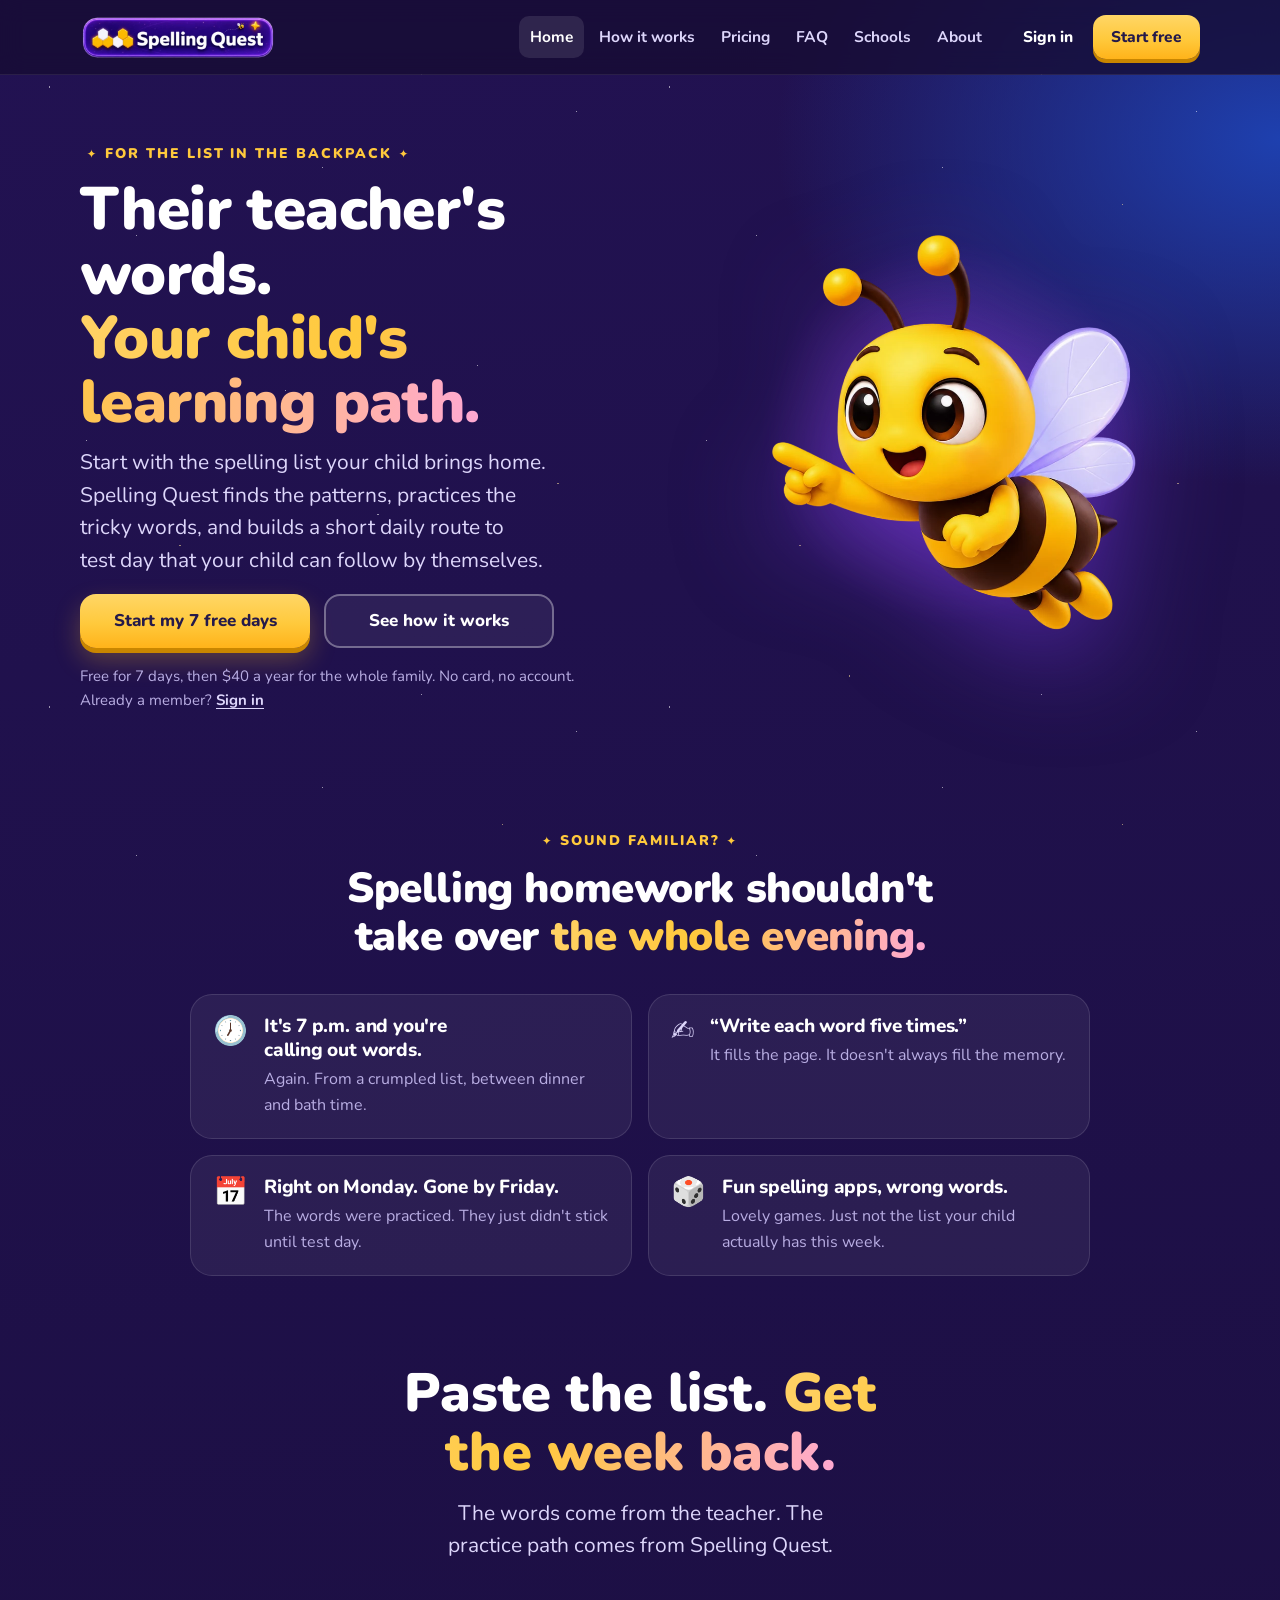
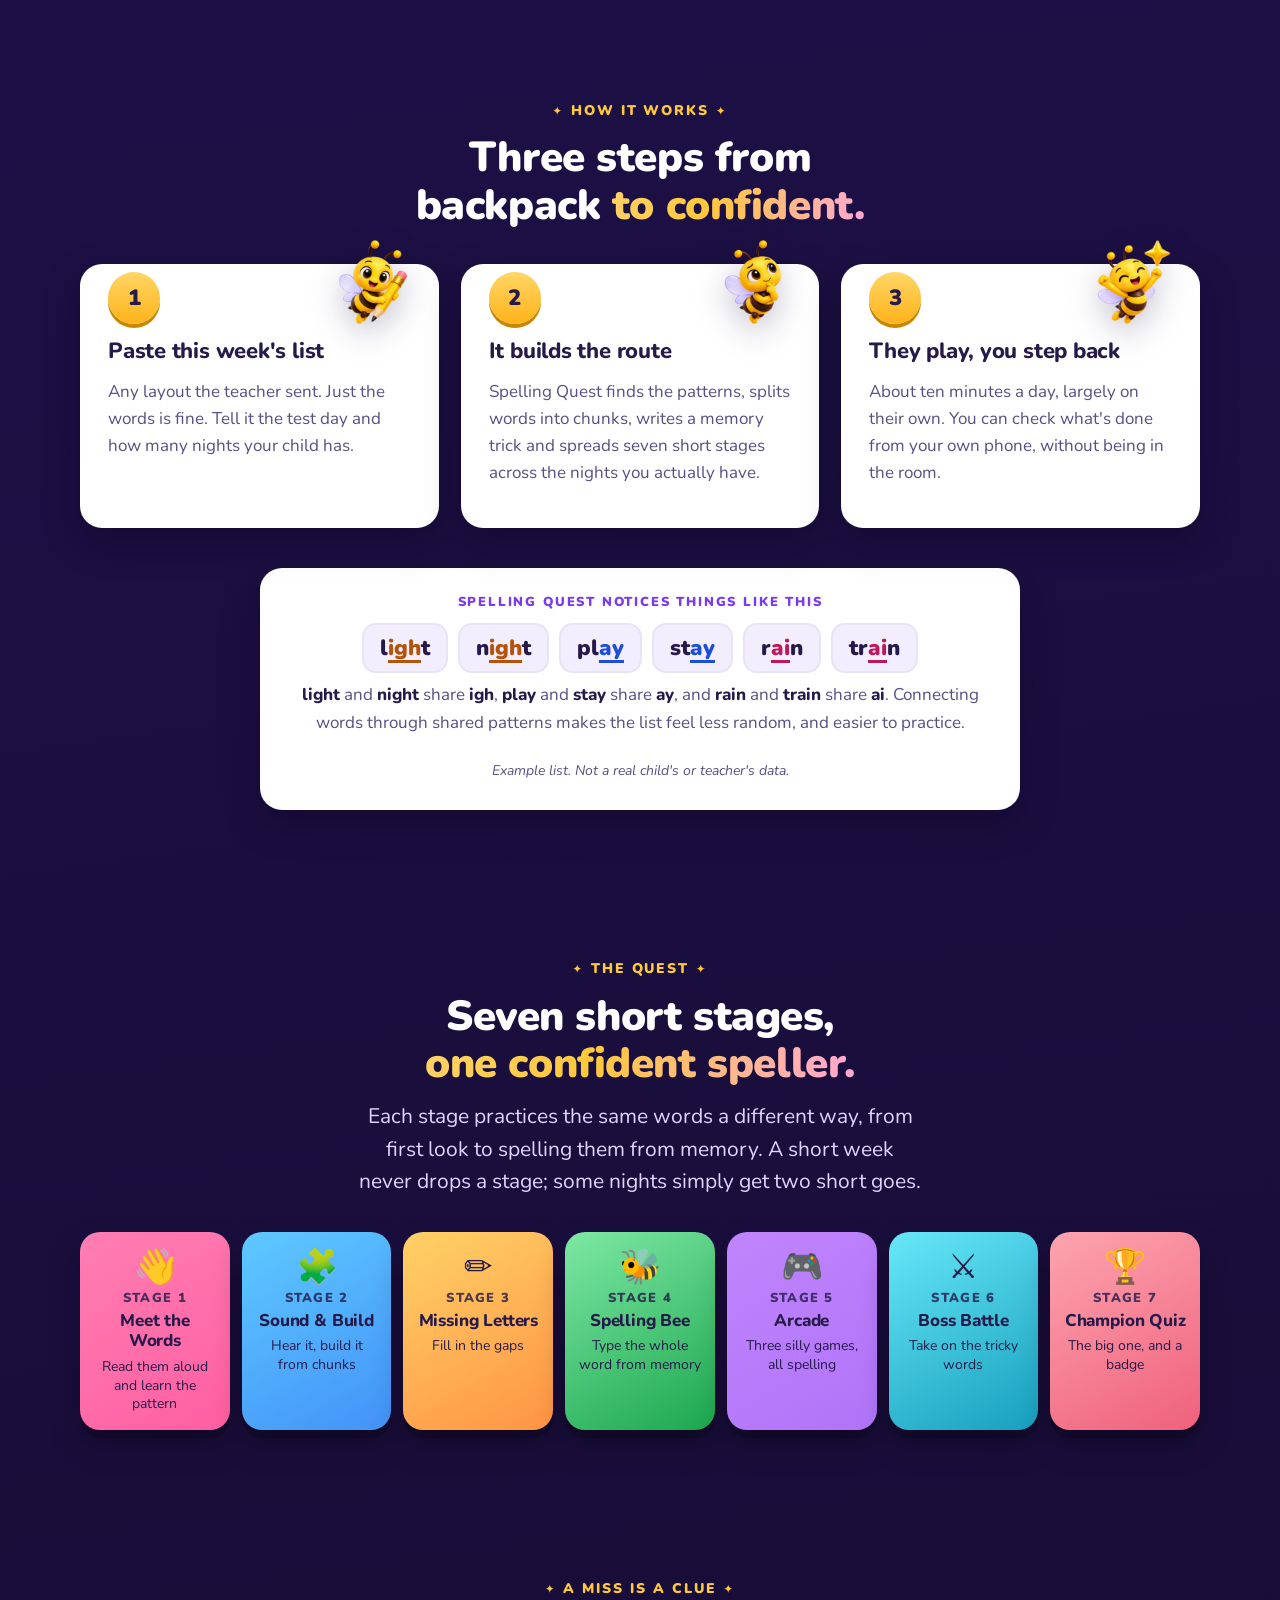
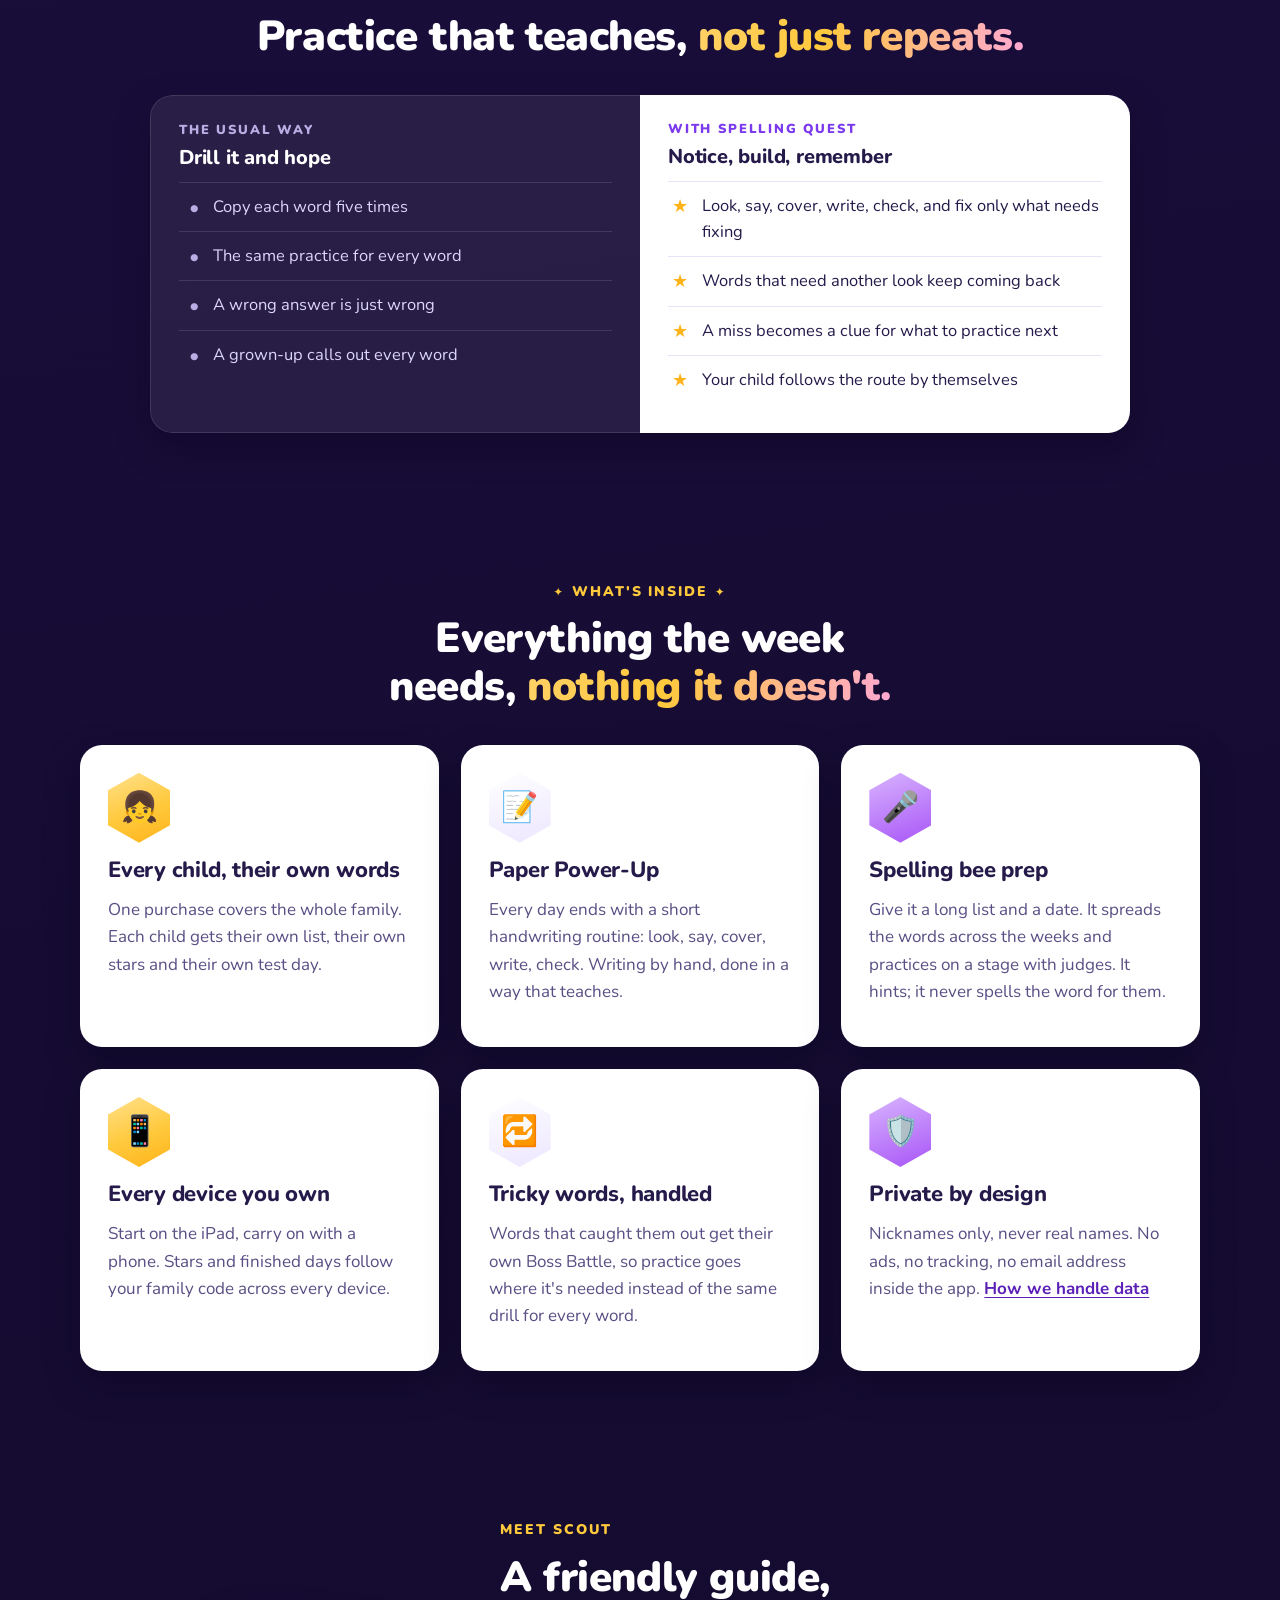
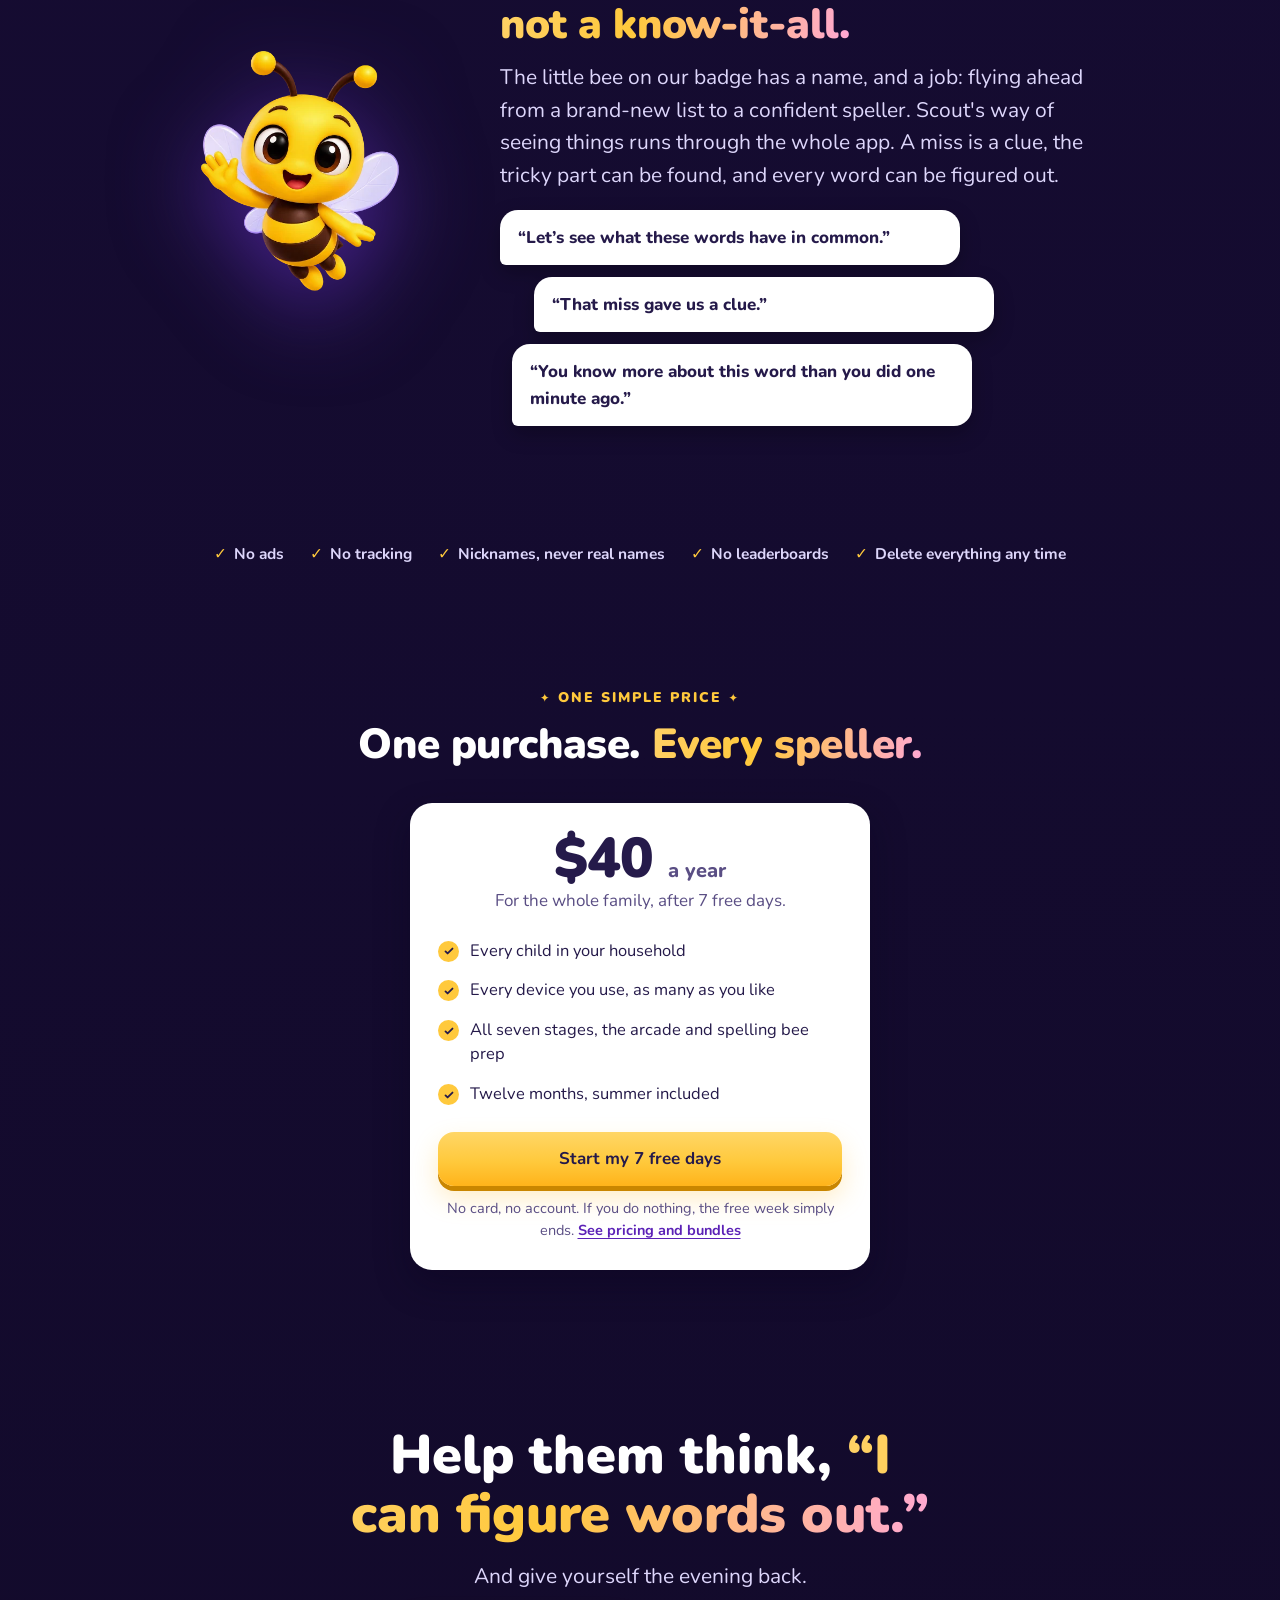
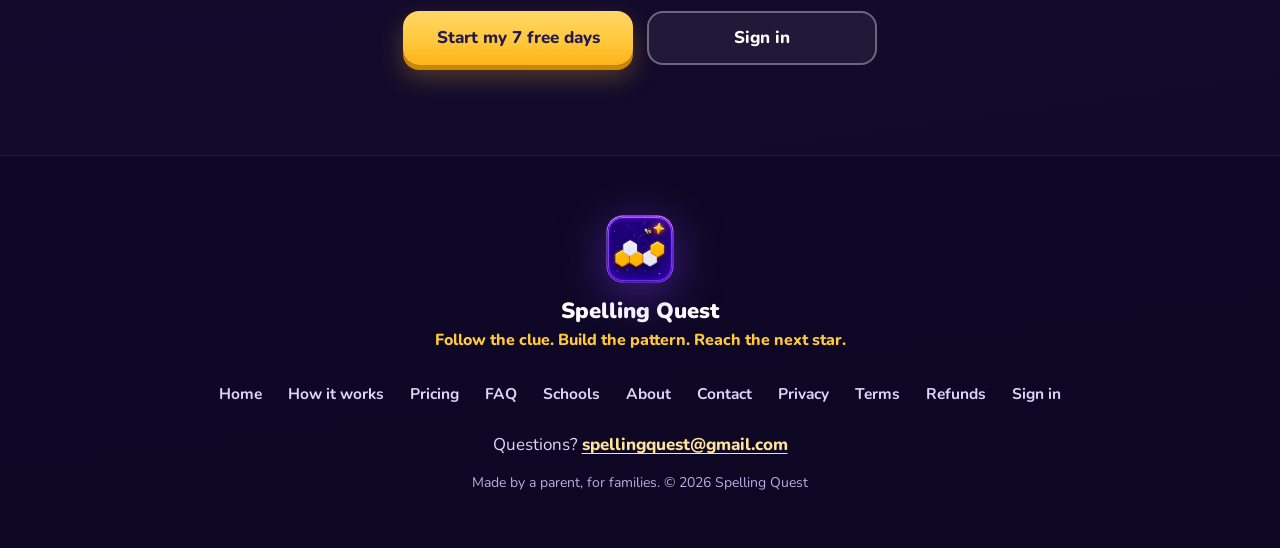
==== commit dc465d8b: "Add Scout artwork and Kathryn's founder story - Home hero: the approved Scout flying-guide illustrat" ====
--- a/index.html
+++ b/index.html
@@ -2,5750 +2,354 @@
 <html lang="en">
 <head>
 <meta charset="utf-8">
-<title>Spelling Quest</title>
-<meta name="viewport" content="width=device-width, initial-scale=1, maximum-scale=1, user-scalable=no, viewport-fit=cover">
-<meta name="description" content="A cute, gamified weekly spelling practice app for kids.">
+<meta name="viewport" content="width=device-width, initial-scale=1, viewport-fit=cover">
+<title>Spelling Quest: their teacher's words, your child's learning path</title>
+<meta name="description" content="Paste the spelling list from your child's backpack. Spelling Quest finds the patterns, builds a short daily route to test day, and brings tricky words back until they stick. 7 free days.">
+<link rel="canonical" href="https://spellingquest.github.io/">
 <meta name="theme-color" content="#221252">
-
-<!-- Link preview: the card that shows when someone texts or posts this link.
-     og:* is the general standard (iMessage, WhatsApp, Slack, Facebook);
-     twitter:* is a near-duplicate set some platforms look for instead.
-     Both point at the same image. og.png must stay 1200x630. -->
+<link rel="icon" type="image/png" href="icon-192.png">
+<link rel="apple-touch-icon" href="apple-touch-icon.png">
+
+<!-- Link preview (the card a texted or shared link shows). og:image MUST be an
+     absolute URL; iMessage and some other scrapers fail silently on a relative one. -->
 <meta property="og:type" content="website">
+<meta property="og:site_name" content="Spelling Quest">
 <meta property="og:url" content="https://spellingquest.github.io/">
-<meta property="og:site_name" content="Spelling Quest">
-<meta property="og:title" content="Spelling Quest — their teacher's words, your child's learning path">
-<meta property="og:description" content="Paste your child's actual spelling list — the one in their backpack this week. Spelling Quest finds the patterns and builds a practice path they can do on their own.">
+<meta property="og:title" content="Spelling Quest: their teacher's words, your child's learning path">
+<meta property="og:description" content="Paste the spelling list from your child's backpack. Spelling Quest finds the patterns, builds a short daily route to test day, and brings tricky words back until they stick. 7 free days.">
 <meta property="og:image" content="https://spellingquest.github.io/og.png">
 <meta property="og:image:width" content="1200">
 <meta property="og:image:height" content="630">
-<meta property="og:image:alt" content="Spelling Quest — their teacher's words, your child's learning path">
-
+<meta property="og:image:alt" content="Spelling Quest: their teacher's words, your child's learning path">
 <meta name="twitter:card" content="summary_large_image">
-<meta name="twitter:title" content="Spelling Quest — their teacher's words, your child's learning path">
-<meta name="twitter:description" content="Paste your child's actual spelling list — the one in their backpack this week. Spelling Quest finds the patterns and builds a practice path they can do on their own.">
+<meta name="twitter:title" content="Spelling Quest: their teacher's words, your child's learning path">
+<meta name="twitter:description" content="Paste the spelling list from your child's backpack. Spelling Quest finds the patterns, builds a short daily route to test day, and brings tricky words back until they stick. 7 free days.">
 <meta name="twitter:image" content="https://spellingquest.github.io/og.png">
-<meta name="twitter:image:alt" content="Spelling Quest — their teacher's words, your child's learning path">
-<meta name="apple-mobile-web-app-capable" content="yes">
-<meta name="mobile-web-app-capable" content="yes">
-<meta name="apple-mobile-web-app-status-bar-style" content="black-translucent">
-<meta name="apple-mobile-web-app-title" content="Spelling Quest">
-<link rel="apple-touch-icon" href="./apple-touch-icon.png">
-<link rel="icon" href="[data-uri]">
-<link rel="manifest" href="./manifest.webmanifest">
-
-<script>
-/* Parked HERE, in the head, deliberately. Chrome fires beforeinstallprompt very
-   early: a listener attached later loses the race on a cold cache and wins it on
-   a warm one, which reads as flakiness rather than as a bug. */
-window.__sqInstall = { deferred: null, ready: false };
-window.addEventListener('beforeinstallprompt', function (e) {
-  e.preventDefault();
-  window.__sqInstall.deferred = e;
-  window.__sqInstall.ready = true;
-  window.dispatchEvent(new CustomEvent('sq-install-available'));
-});
-window.addEventListener('appinstalled', function () {
-  try { localStorage.setItem('sq_installed', '1'); } catch (e) {}
-});
-
-/* The worker is the only route to a real install button: Chrome fires
-   beforeinstallprompt only for a site with a worker that has a fetch handler.
-   spellingquest.github.io is a USER site, so the root scope is correct here.
-   A project page (user.github.io/repo/) would need /repo/sw.js instead. */
-if ('serviceWorker' in navigator) {
-  window.addEventListener('load', function () {
-    navigator.serviceWorker.register('./sw.js').catch(function (err) {
-      console.warn('[SQ] service worker did not register:', err);
-    });
-  });
-}
-</script>
-<style>
-/* ===================== SPELLING QUEST ===================== */
-:root{
-  --bg:#1a1040;
-  --bg2:#2d1b69;
-  --card:#ffffff;
-  --ink:#251a4a;
-  --ink-soft:#6b5f92;
-  --line:#e8e3f7;
-  --brand:#7c3aed;
-  --word:#0d5c55;   /* the word being learned — used nowhere else */
-  --brand2:#a855f7;
-  --pink:#ff5fa2;
-  --yellow:#ffc93c;
-  --green:#22c98b;
-  --red:#ff6b6b;
-  --blue:#3ba9ff;
-  --orange:#ff9445;
-  --r:22px;
-  --shadow:0 10px 0 rgba(0,0,0,.14);
-  --font: ui-rounded, "SF Pro Rounded", "Nunito", "Baloo 2", "Comic Sans MS", system-ui, -apple-system, sans-serif;
-}
-
-*{ box-sizing:border-box; -webkit-tap-highlight-color:transparent; }
-html,body{ margin:0; padding:0; }
-html{ -webkit-text-size-adjust:100%; }
-body{
-  font-family:var(--font);
-  background:
-    radial-gradient(1200px 700px at 15% -10%, #4c1d95 0%, transparent 60%),
-    radial-gradient(900px 600px at 100% 0%, #1e40af 0%, transparent 55%),
-    linear-gradient(170deg,#221252 0%,#160c33 100%);
-  background-attachment:fixed;
-  color:var(--ink);
-  min-height:100vh;
-  min-height:100dvh;
-  overflow-x:hidden;
-  user-select:none;
-  -webkit-user-select:none;
-}
-button{ font-family:inherit; cursor:pointer; border:none; }
-input,textarea{ font-family:inherit; }
-
-/* floating stars background */
-.stars{ position:fixed; inset:0; pointer-events:none; z-index:0; opacity:.5; }
-.stars i{ position:absolute; font-style:normal; animation:float 9s ease-in-out infinite; }
-@keyframes float{ 0%,100%{transform:translateY(0) rotate(0)} 50%{transform:translateY(-18px) rotate(12deg)} }
-
-.wrap{ position:relative; z-index:1; max-width:820px; margin:0 auto; padding:14px 14px 60px; }
-
-/* ---------- generic bits ---------- */
-.card{
-  background:var(--card); border-radius:var(--r); padding:18px;
-  box-shadow:0 12px 30px rgba(0,0,0,.28); margin-bottom:14px;
-}
-.btn{
-  display:inline-flex; align-items:center; justify-content:center; gap:8px;
-  background:var(--brand); color:#fff; font-weight:800; font-size:18px;
-  padding:16px 22px; border-radius:18px; box-shadow:0 5px 0 rgba(0,0,0,.22);
-  transition:transform .08s, box-shadow .08s; min-height:56px;
-}
-.btn:active{ transform:translateY(4px); box-shadow:0 1px 0 rgba(0,0,0,.22); }
-.btn.big{ width:100%; font-size:22px; padding:20px; }
-.btn.green{ background:var(--green); color:var(--ink); } .btn.pink{ background:var(--pink); color:var(--ink); }
-.btn.blue{ background:var(--blue); color:var(--ink); } .btn.yellow{ background:var(--yellow); color:#5c3d00; }
-.btn.orange{ background:var(--orange); color:var(--ink); } .btn.red{ background:var(--red); color:var(--ink); }
-.btn.revisit{ background:#f2eefd; color:var(--ink); outline:2px dashed var(--brand); outline-offset:-3px; }
-.btn.ghost{ background:rgba(255,255,255,.14); color:#fff; box-shadow:none; font-size:16px; line-height:24px; padding:11px 16px; min-height:0;}
-.btn.grey{ background:#f2eefd; color:var(--ink); }
-.btn[disabled]{ opacity:.45; pointer-events:none; }
-.row{ display:flex; gap:10px; flex-wrap:wrap; }
-.center{ text-align:center; }
-.hide{ display:none !important; }
-h1,h2,h3{ margin:0 0 8px; }
-h3{ font-size:18px; line-height:22px; }
-.muted{ color:var(--ink-soft); font-size:14px; line-height:20px; }
-.white{ color:#fff; } .white .muted{ color:rgba(255,255,255,.75); }
-
-/* ---------- top bar ---------- */
-.topbar{ display:flex; align-items:center; gap:10px; margin-bottom:14px; color:#fff; }
-.topbar .avatar{ font-size:34px; background:rgba(255,255,255,.15); border-radius:50%; width:54px; height:54px;
-  display:flex; align-items:center; justify-content:center; flex:0 0 auto; }
-.topbar .who{ flex:1; min-width:0; }
-.topbar .who b{ font-size:18px; line-height:22px; display:block; }
-.topbar .who span{ font-size:14px; line-height:20px; opacity:.8; }
-.pill{ background:rgba(255,255,255,.16); color:#fff; border-radius:999px; padding:8px 13px;
-  font-weight:800; font-size:16px; line-height:24px; display:inline-flex; align-items:center; gap:5px; }
-.iconbtn{ background:rgba(255,255,255,.16); color:#fff; width:44px; height:44px; border-radius:14px; font-size:20px;
-  display:flex; align-items:center; justify-content:center; }
-
-/* ---------- xp bar ---------- */
-.xpbar{ height:14px; background:rgba(255,255,255,.18); border-radius:99px; overflow:hidden; margin:10px 0 4px; }
-.xpbar > i{ display:block; height:100%; background:linear-gradient(90deg,var(--yellow),var(--pink)); border-radius:99px;
-  transition:width .6s cubic-bezier(.2,.9,.3,1); }
-
-/* ---------- day map ---------- */
-.daygrid{ display:grid; grid-template-columns:repeat(2,1fr); gap:12px; }
-@media(min-width:620px){ .daygrid{ grid-template-columns:repeat(3,1fr);} }
-.day{
-  position:relative; border-radius:20px; padding:16px 14px; color:#fff; text-align:left;
-  box-shadow:0 6px 0 rgba(0,0,0,.2); overflow:hidden; min-height:118px;
-  display:flex; flex-direction:column; justify-content:space-between;
-  transition:transform .1s;
-}
-.day:active{ transform:translateY(3px); }
-.day .em{ font-size:30px; line-height:1; }
-.day b{ font-size:17px; display:block; margin-top:6px; }
-.day small{ font-size:14px; opacity:.9; display:block; line-height:20px; }
-.day .tick{ position:absolute; top:9px; right:10px; font-size:19px; }
-.day.locked{ filter:grayscale(.75) brightness(.75); }
-.day.today{ outline:4px solid var(--yellow); outline-offset:2px; animation:pulse 1.6s infinite; }
-@keyframes pulse{ 0%,100%{outline-color:var(--yellow)} 50%{outline-color:#fff} }
-.d1{background:linear-gradient(150deg,#ff7eb3,#ff5fa2)}
-.d2{background:linear-gradient(150deg,#5ec9ff,#3b82f6)}
-.d3{background:linear-gradient(150deg,#ffd166,#ff9445)}
-.d4{background:linear-gradient(150deg,#7ee8a4,#16a34a)}
-.d5{background:linear-gradient(150deg,#c084fc,#7c3aed)}
-.d6{background:linear-gradient(150deg,#67e8f9,#0891b2)}
-.d7{background:linear-gradient(150deg,#fda4af,#e11d48)}
-
-/* ---------- word chips ---------- */
-.wordchip{
-  display:inline-flex; align-items:center; gap:8px; background:#f2eefd; color:var(--ink);
-  border-radius:14px; padding:12px 15px; font-size:18px;line-height:22px; font-weight:800; margin:0 8px 8px 0;
-  border:2px solid transparent;
-}
-.wordchip.done{ background:#e2fbf0; border-color:var(--green); }
-.wordchip .sp{ font-size:17px; }
-
-/* ---------- big word display ---------- */
-.bigword{
-  /* Much bigger than the surrounding text, and in a colour used nowhere else in
-     the app, so the word a child is meeting is unmistakably the main event. */
-  font-size:clamp(52px,15vw,104px); font-weight:800; letter-spacing:2px; text-align:center;
-  color:var(--word); margin:14px 0 10px; line-height:1.05; word-break:break-word;
-}
-/* The pattern inside the word is marked by BOTH colour and an underline —
-   colour must never be the only cue. */
-.bigword .hi{
-  color:var(--brand);
-  text-decoration:underline;
-  text-decoration-thickness:.085em;
-  text-underline-offset:.14em;
-}
-.speaker{
-  width:110px; height:110px; border-radius:50%; background:linear-gradient(150deg,var(--brand2),var(--brand));
-  color:#fff; font-size:46px; display:flex; align-items:center; justify-content:center; margin:0 auto;
-  box-shadow:0 8px 0 rgba(0,0,0,.2);
-}
-.speaker:active{ transform:translateY(5px); box-shadow:0 3px 0 rgba(0,0,0,.2); }
-.speaker.playing{ animation:wiggle .5s ease-in-out infinite; }
-@keyframes wiggle{ 0%,100%{transform:scale(1)} 50%{transform:scale(1.07)} }
-
-/* ---------- tip card ---------- */
-.tip{
-  background:linear-gradient(150deg,#fff8e1,#ffeeba); border:3px dashed var(--orange);
-  border-radius:20px; padding:16px; margin:12px 0; color:#5c3d00;
-}
-.tip h3{ font-size:22px; line-height:28px; }
-.tip p{ margin:6px 0; font-size:16px; line-height:1.45; }
-.tip .trick{ background:rgba(255,255,255,.75); border-radius:14px; padding:10px 12px; font-size:17px; font-weight:700; }
-
-/* ---------- chunk flashcards ---------- */
-.slots{ display:flex; gap:8px; justify-content:center; flex-wrap:wrap; margin:14px 0; min-height:74px; }
-.slot{
-  min-width:74px; height:70px; border-radius:16px; border:4px dashed #cfc6ee; background:#faf8ff;
-  display:flex; align-items:center; justify-content:center; font-size:26px; font-weight:800; color:var(--ink);
-  padding:0 12px;
-}
-.slot.filled{ border-style:solid; border-color:var(--brand); background:#efe8ff; }
-.tray{ display:flex; gap:10px; flex-wrap:wrap; justify-content:center; margin-top:6px; }
-.chunk{
-  min-width:74px; height:66px; border-radius:16px; background:linear-gradient(160deg,#fff,#f0ebff);
-  border:3px solid var(--brand2); color:var(--ink); font-size:25px; font-weight:800;
-  display:flex; align-items:center; justify-content:center; padding:0 14px;
-  box-shadow:0 5px 0 rgba(124,58,237,.35);
-}
-.chunk:active{ transform:translateY(3px); box-shadow:0 2px 0 rgba(124,58,237,.35); }
-.chunk.used{ opacity:.25; pointer-events:none; }
-
-/* ---------- letter boxes (missing letters / spelling bee) ---------- */
-.boxes{ display:flex; gap:7px; justify-content:center; flex-wrap:wrap; margin:18px 0; }
-.lbox{
-  width:52px; height:64px; border-radius:12px; display:flex; align-items:center; justify-content:center;
-  font-size:30px; font-weight:800; background:#f2eefd; color:var(--ink); border:3px solid transparent;
-}
-.lbox.blank{ background:#fff; border-color:var(--brand2); }
-.lbox.blank.cur{ border-color:var(--pink); box-shadow:0 0 0 4px rgba(255,95,162,.25); }
-.lbox.good{ background:#dcfce7; border-color:var(--green); color:#15803d; }
-.lbox.bad{ background:#f2eefd; border-color:var(--brand); color:var(--ink); border-style:dashed; }
-@keyframes shake{ 0%,100%{transform:translateX(0)} 25%{transform:translateX(-7px)} 75%{transform:translateX(7px)} }
-
-.keyboard{ display:flex; flex-direction:column; gap:7px; align-items:center; margin-top:10px; }
-.keyboard .krow{ display:flex; gap:5px; justify-content:center; width:100%; }
-.key{
-  flex:1 1 0; max-width:52px; height:54px; border-radius:10px; background:#fff; color:var(--ink);
-  font-size:21px; font-weight:800; display:flex; align-items:center; justify-content:center;
-  box-shadow:0 3px 0 rgba(0,0,0,.18);
-}
-.key:active{ transform:translateY(2px); box-shadow:0 1px 0 rgba(0,0,0,.18); }
-.key.wide{ flex:2 1 0; max-width:110px; font-size:16px; background:#f2eefd; }
-.key.del{ background:#ffe1e1; }
-
-/* ---------- progress dots ---------- */
-.dots{ display:flex; gap:6px; justify-content:center; margin:4px 0 12px; }
-.dots i{ width:11px; height:11px; border-radius:50%; background:#ddd6f3; }
-.dots i.on{ background:var(--brand); } .dots i.miss{ background:transparent; border:2px dashed var(--brand); }
-
-/* ---------- feedback overlay ---------- */
-.pop{
-  position:fixed; inset:0; z-index:60; display:flex; align-items:center; justify-content:center;
-  background:rgba(20,10,50,.55); backdrop-filter:blur(3px); padding:20px;
-}
-.pop .inner{ background:#fff; border-radius:26px; padding:26px; text-align:center; max-width:420px; width:100%;
-  animation:popin .3s cubic-bezier(.2,1.4,.4,1); max-height:88vh; overflow:auto; }
-@keyframes popin{ from{transform:scale(.7); opacity:0} to{transform:scale(1); opacity:1} }
-.pop .em{ font-size:64px; }
-.toast{
-  pointer-events:none;
-  position:fixed; left:50%; bottom:26px; transform:translateX(-50%); z-index:70;
-  max-width:92vw;
-  background:#fff; color:var(--ink); font-weight:800; padding:14px 20px; border-radius:16px;
-  box-shadow:0 10px 26px rgba(0,0,0,.3); animation:popin .25s;
-}
-
-/* ---------- mic meter ---------- */
-.mic{ height:22px; background:#efeafc; border-radius:99px; overflow:hidden; margin:12px 0; }
-.mic > i{ display:block; height:100%; width:0%; background:linear-gradient(90deg,var(--green),var(--yellow),var(--pink));
-  transition:width .08s; }
-
-/* ---------- confetti ---------- */
-.confetti{ position:fixed; inset:0; pointer-events:none; z-index:80; overflow:hidden; }
-.confetti i{ position:absolute; width:11px; height:16px; border-radius:3px; animation:fall linear forwards; }
-@keyframes fall{ to{ transform:translateY(110vh) rotate(720deg); opacity:.2 } }
-
-/* ---------- parent ---------- */
-.tabs{ display:flex; gap:6px; margin-bottom:12px; }
-.tabs button{ flex:1 1 0; min-width:0; background:rgba(255,255,255,.14); color:#fff; padding:12px 6px; border-radius:14px; font-weight:800; font-size:16px; line-height:24px; }
-.tabs button.on{ background:#fff; color:var(--ink); }
-textarea.ta{ width:100%; min-height:170px; border-radius:14px; border:2px solid var(--line); padding:14px;
-  font-size:17px; line-height:1.6; resize:vertical; user-select:text; -webkit-user-select:text; }
-input.ti{ width:100%; max-width:100%; min-width:0; border-radius:12px; border:2px solid var(--line);
-  padding:13px; font-size:17px; user-select:text; -webkit-user-select:text; }
-/* iOS Safari gives date inputs their own intrinsic width and refuses to shrink
-   them, which pushed the bee date box out past the edge of the card on a phone.
-   Turning off the native appearance lets width:100% actually apply. */
-input[type=date]{ -webkit-appearance:none; appearance:none; min-width:0; max-width:100%;
-  text-align:left; }
-input[type=date]::-webkit-date-and-time-value{ text-align:left; margin:0; }
-input[type=date]::-webkit-calendar-picker-indicator{ margin-left:auto; }
-label.fl{ display:block; font-weight:800; font-size:14px; margin:12px 0 5px; color:var(--ink-soft); }
-table.pt{ width:100%; border-collapse:collapse; font-size:16px; line-height:24px; }
-table.pt td,table.pt th{ padding:8px 6px; border-bottom:1px solid var(--line); text-align:left; }
-.bar{ height:9px; background:var(--line); border-radius:9px; overflow:hidden; min-width:70px; }
-.bar > i{ display:block; height:100%; background:var(--green); }
-
-.badgegrid{ display:grid; grid-template-columns:repeat(auto-fill,minmax(84px,1fr)); gap:10px; }
-.badge{ background:#f6f3ff; border-radius:16px; padding:10px 6px; text-align:center; font-size:14px; line-height:20px; font-weight:800; color:var(--ink-soft); }
-.badge .em{ font-size:30px; display:block; }
-.badge.got{ background:linear-gradient(150deg,#fff2c9,#ffd76e); color:#6b4b00; }
-
-/* ---------- profile picker ---------- */
-.who-grid{ display:grid; grid-template-columns:1fr 1fr; gap:12px; }
-.who-card{ background:#fff; border-radius:22px; padding:20px 12px; text-align:center; box-shadow:0 8px 0 rgba(0,0,0,.2);
-  /* This card is a <button>, so without this the child's own name renders in the
-     browser's default black - the only pure black anywhere in the app, and on the
-     one screen where a child sees their own name at 19px. Nobody chose it; it is
-     a UA default leaking through. Every other card is a <div> and inherits --ink. */
-  color:var(--ink); }
-.who-card .em{ font-size:52px; display:block; }
-.who-card b{ font-size:18px; line-height:22px; }
-.av-grid{ display:grid; grid-template-columns:repeat(6,1fr); gap:8px; }
-.av{ font-size:28px; padding:8px 0; border-radius:12px; background:#f2eefd; }
-.av.on{ background:var(--brand); }
-
-.scroll-x{ overflow-x:auto; -webkit-overflow-scrolling:touch; }
-.nowrap{ white-space:nowrap; }
-
-/* ---------- Paper Power-Up (look, spot, say, cover, write, check, fix) ---------- */
-.writerow{ display:flex; align-items:center; gap:10px; flex-wrap:wrap; justify-content:space-between;
-  background:#f7f4ff; border-radius:16px; padding:12px 14px; margin-bottom:10px; }
-.writerow .ww{ font-size:24px; font-weight:800; color:var(--ink); }
-.writerow .ww .sp{ font-size:17px; }
-.tally{ display:flex; gap:4px; }
-.tally .tk{ width:42px; height:42px; border-radius:11px; background:#fff; font-size:20px;
-  display:flex; align-items:center; justify-content:center; box-shadow:0 3px 0 rgba(0,0,0,.12); }
-.tally .tk.on{ background:linear-gradient(150deg,#fff2c9,#ffd76e); }
-.tally .tk:active{ transform:translateY(2px); box-shadow:0 1px 0 rgba(0,0,0,.12); }
-
-/* ---------- Sunday rocket ---------- */
-.rocketbox{ position:relative; height:150px; margin:6px 0 4px;
-  background:linear-gradient(180deg,#1b1140,#3b2a7a); border-radius:20px; overflow:hidden; }
-.rocketbox.big{ height:260px; }
-.rocketbox .rk{ position:absolute; left:50%; transform:translateX(-50%); font-size:44px;
-  transition:bottom .6s cubic-bezier(.3,1.2,.4,1); }
-.rocketbox .moon{ position:absolute; top:8px; right:14px; font-size:34px; }
-.rocketbox .rstar{ position:absolute; font-size:15px; opacity:.85; animation:float 7s ease-in-out infinite; }
-.rocketbox .s1{ top:26%; left:16%; } .rocketbox .s2{ top:52%; right:20%; animation-delay:1.4s; }
-.rocketbox .s3{ top:70%; left:28%; animation-delay:2.6s; }
-.fuel{ height:16px; background:#ece7fb; border-radius:99px; overflow:hidden; margin:10px 0 3px; }
-.fuel > i{ display:block; height:100%; border-radius:99px;
-  background:linear-gradient(90deg,#22c98b,#ffc93c,#ff5fa2); transition:width .5s ease; }
-.fuel-lbl{ font-size:12px; line-height:16px; letter-spacing:1px; font-weight:800; }
-.combo{ font-weight:800; font-size:16px; line-height:24px; color:var(--ink-soft); }
-.combo.hot{ color:var(--orange); animation:pulse2 .8s ease-in-out infinite; }
-@keyframes pulse2{ 0%,100%{transform:scale(1)} 50%{transform:scale(1.12)} }
-.rocketbox.mini{ height:96px; margin:8px 0 2px; }
-.rocketbox.mini .rk{ font-size:32px; }
-.rocketbox.mini .moon{ font-size:24px; top:5px; right:10px; }
-/* subtle text button for use INSIDE white cards (ghost is for dark backgrounds) */
-.btn.link{ background:transparent; color:var(--ink-soft); box-shadow:none; font-size:16px; line-height:24px;
-  padding:10px 14px; min-height:0; text-decoration:underline; }
-
-/* ---------- PIN pad ---------- */
-.pindots{ display:flex; gap:12px; justify-content:center; margin:14px 0 18px; }
-.pindots i{ width:16px; height:16px; border-radius:50%; background:#e4defa; }
-.pindots i.on{ background:var(--brand); }
-.pinpad{ display:grid; grid-template-columns:repeat(3,1fr); gap:10px; max-width:280px; margin:0 auto; }
-.pinpad .pk{ height:62px; border-radius:16px; background:#f2eefd; color:var(--ink);
-  font-size:26px; font-weight:800; box-shadow:0 4px 0 rgba(0,0,0,.12); }
-.pinpad .pk:active{ transform:translateY(3px); box-shadow:0 1px 0 rgba(0,0,0,.12); }
-.pinpad .pk.del{ background:#ffe1e1; font-size:22px; }
-select.ti{ appearance:none; background:#fff; }
-input[type=range]{ accent-color:var(--brand); height:34px; }
-
-/* ---------- segmented two/three-way picker ---------- */
-.seg{ display:flex; gap:8px; margin-top:8px; }
-.seg button{ flex:1; padding:14px 6px; border-radius:14px; background:#f2eefd; color:var(--ink);
-  font-weight:800; font-size:16px; box-shadow:0 3px 0 rgba(0,0,0,.10); }
-.seg button.on{ background:var(--brand); color:#fff; box-shadow:0 3px 0 rgba(0,0,0,.2); }
-.seg button:active{ transform:translateY(2px); box-shadow:0 1px 0 rgba(0,0,0,.1); }
-
-/* ---------- collapsible sections ---------- */
-details > summary{ cursor:pointer; font-weight:800; font-size:16px; color:var(--brand);
-  list-style:none; padding:4px 0; }
-details > summary::-webkit-details-marker{ display:none; }
-details > summary::before{ content:'▸ '; }
-details[open] > summary::before{ content:'▾ '; }
-
-/* ---------- voice audition list ---------- */
-.vrow{ display:flex; align-items:center; gap:8px; padding:8px 0; border-bottom:1px solid var(--line); }
-.vrow .vplay{ width:46px; height:46px; border-radius:12px; background:#eaf5ff; font-size:18px; flex:0 0 auto; }
-.vrow .vname{ flex:1; min-width:0; font-size:16px; line-height:24px; overflow:hidden; text-overflow:ellipsis; white-space:nowrap; }
-.vrow .vpin{ width:44px; height:44px; border-radius:12px; background:#f2eefd; color:var(--ink);
-  font-size:18px;line-height:22px; font-weight:800; flex:0 0 auto; }
-.vrow .vpin.on{ background:var(--brand); color:#fff; }
-.tag{ background:var(--green); color:#fff; font-size:12px; line-height:16px; font-weight:800; padding:2px 6px;
-  border-radius:6px; letter-spacing:.5px; vertical-align:middle; }
-.wordchip.bad{ background:#f2eefd; border-color:var(--brand); border-style:dashed; }
-.wordchip.dim{ opacity:.5; }
-
-/* ---------- the hive: one hexagon per word ---------- */
-.hive{ display:flex; flex-wrap:wrap; gap:5px; justify-content:center; margin:12px 0 6px; }
-.hive .hex{ width:26px; height:29px; background:#e6e1f5; display:block;
-  clip-path:polygon(50% 0%,100% 25%,100% 75%,50% 100%,0% 75%,0% 25%); transition:background .3s; }
-.hive .hex.warm{ background:#ffe4a3; }
-.hive .hex.red{ background:#ffb3b3; }
-.hive .hex.gold{ background:linear-gradient(160deg,#ffd76e,#ffb02e); }
-
-/* ---------- the bee stage ---------- */
-.stage{ position:relative; border-radius:22px; padding:18px 14px 14px;
-  background:radial-gradient(120% 90% at 50% 0%, #4b3a12 0%, #241a3f 60%, #1a1030 100%);
-  overflow:hidden; text-align:center; }
-.stage .spot{ position:absolute; top:-70px; left:50%; transform:translateX(-50%);
-  width:230px; height:230px; border-radius:50%;
-  background:radial-gradient(circle, rgba(255,224,130,.55) 0%, rgba(255,224,130,0) 70%); pointer-events:none; }
-.stage .micon{ font-size:52px; line-height:64px; height:64px; position:relative; z-index:1; }
-.stage .rnd{ color:#ffd76e; font-weight:800; letter-spacing:1px; font-size:14px; line-height:20px; position:relative; z-index:1; }
-.stage .rivals{ color:#fff; font-size:16px; line-height:24px; font-weight:800; margin-top:4px; position:relative; z-index:1; }
-.stage .crowd{ font-size:19px; letter-spacing:-3px; margin-top:8px; position:relative; z-index:1; opacity:.9; }
-.stage .out{ opacity:.18; }
-.judge{ background:#fffdf5; border:3px solid #ffd76e; border-radius:18px; padding:12px 14px;
-  margin:12px 0 4px; font-weight:800; color:#5c3d00; font-size:17px; }
-.askbacks{ display:flex; gap:8px; flex-wrap:wrap; justify-content:center; margin:10px 0 2px; }
-.askbacks button{ background:#fff5d6; color:#5c3d00; border-radius:14px; padding:11px 14px;
-  font-weight:800; font-size:16px; line-height:24px; box-shadow:0 3px 0 rgba(0,0,0,.13); }
-.askbacks button:active{ transform:translateY(2px); box-shadow:0 1px 0 rgba(0,0,0,.13); }
-
-</style>
+
+<!-- Nunito for headings (approved 27 Sep 2026). Loaded without blocking the page. -->
+<link rel="preconnect" href="https://fonts.googleapis.com">
+<link rel="preconnect" href="https://fonts.gstatic.com" crossorigin>
+<link rel="stylesheet" href="https://fonts.googleapis.com/css2?family=Nunito:wght@700;800;900&display=swap" media="print" onload="this.media='all'">
+<noscript><link rel="stylesheet" href="https://fonts.googleapis.com/css2?family=Nunito:wght@700;800;900&display=swap"></noscript>
+<link rel="stylesheet" href="site.css?v=2">
+<script type="application/ld+json">{"@context": "https://schema.org", "@type": "Organization", "name": "Spelling Quest", "url": "https://spellingquest.github.io/", "logo": "https://spellingquest.github.io/icon-512.png", "email": "spellingquest@gmail.com"}</script>
+<script type="application/ld+json">{"@context": "https://schema.org", "@type": "SoftwareApplication", "name": "Spelling Quest", "applicationCategory": "EducationalApplication", "operatingSystem": "Web browser (iPad, iPhone, Android, laptop)", "description": "Spelling practice built from the list your child brought home this week. It finds the patterns, builds a short daily route to test day, and brings tricky words back until they stick.", "url": "https://spellingquest.github.io/", "offers": {"@type": "Offer", "price": "40.00", "priceCurrency": "USD", "description": "Twelve months for the whole family, every device. Seven free days first."}}</script>
 </head>
 <body>
-<div class="stars"></div>
-<div class="wrap"><div id="app"></div></div>
+<a class="skip" href="#main">Skip to the content</a>
+<!-- Site header: identical on every page. If you change it, change it everywhere. -->
+<header class="site-head">
+  <div class="wrap">
+    <a class="brand" href="index.html" aria-label="Spelling Quest home">
+      <img src="img/sq-logo-horizontal.webp" alt="Spelling Quest" width="640" height="160">
+    </a>
+    <nav class="nav" aria-label="Main">
+      <a href="index.html" aria-current="page">Home</a>
+      <a href="index.html#how">How it works</a>
+      <a href="pricing.html">Pricing</a>
+      <a href="faq.html">FAQ</a>
+      <a href="schools.html">Schools</a>
+      <a href="about.html">About</a>
+    </nav>
+    <div class="head-cta">
+      <a class="signin" href="signin.html" data-signin>Sign in</a>
+      <a class="btn" href="app/#start=trial">Start free</a>
+      <details class="menu">
+        <summary aria-label="Open menu">Menu</summary>
+        <div class="panel">
+        <a href="index.html" aria-current="page">Home</a>
+        <a href="index.html#how">How it works</a>
+        <a href="pricing.html">Pricing</a>
+        <a href="faq.html">FAQ</a>
+        <a href="schools.html">Schools</a>
+        <a href="about.html">About</a>
+        <a href="contact.html">Contact</a>
+        <a href="signin.html">Sign in</a>
+        </div>
+      </details>
+    </div>
+  </div>
+</header>
+<main id="main">
+
+<section class="hero">
+  <div class="wrap grid">
+    <div>
+      <p class="eyebrow">For the list in the backpack</p>
+      <h1>Their teacher's words.<br><span class="hl">Your child's learning path.</span></h1>
+      <p class="lede">Start with the spelling list your child brings home. Spelling Quest finds the patterns,
+        practices the tricky words, and builds a short daily route to test day that your child can
+        follow by themselves.</p>
+      <div class="btn-row">
+        <a class="btn" href="app/#start=trial">Start my 7 free days</a>
+        <a class="btn-ghost" href="#how">See how it works</a>
+      </div>
+      <p class="reassure">Free for 7 days, then $40 a year for the whole family. No card, no account.<br>
+        Already a member? <a href="signin.html" data-signin>Sign in</a></p>
+    </div>
+    <div class="hero-art">
+      <div class="halo" aria-hidden="true"></div>
+      <!-- H1: Scout-homepage-main-flying-guide (approved 27 Sep 2026), mirrored so Scout points toward the headline. -->
+      <img class="flip" src="img/scout-hero.webp" alt="Scout the Bee flying ahead and pointing the way" width="960" height="960" fetchpriority="high">
+    </div>
+  </div>
+</section>
+
+<section class="section tight">
+  <div class="wrap">
+    <div class="section-head">
+      <p class="eyebrow">Sound familiar?</p>
+      <h2>Spelling homework shouldn't take over <span class="hl">the whole evening.</span></h2>
+    </div>
+    <div class="familiar">
+      <div class="glass"><div class="ico" aria-hidden="true">🕖</div><div>
+        <h3>It's 7 p.m. and you're calling out words.</h3>
+        <p>Again. From a crumpled list, between dinner and bath time.</p></div></div>
+      <div class="glass"><div class="ico" aria-hidden="true">✍️</div><div>
+        <h3>“Write each word five times.”</h3>
+        <p>It fills the page. It doesn't always fill the memory.</p></div></div>
+      <div class="glass"><div class="ico" aria-hidden="true">📅</div><div>
+        <h3>Right on Monday. Gone by Friday.</h3>
+        <p>The words were practiced. They just didn't stick until test day.</p></div></div>
+      <div class="glass"><div class="ico" aria-hidden="true">🎲</div><div>
+        <h3>Fun spelling apps, wrong words.</h3>
+        <p>Lovely games. Just not the list your child actually has this week.</p></div></div>
+    </div>
+  </div>
+</section>
+
+<section class="section tight center">
+  <div class="wrap narrow">
+    <p class="statement">Paste the list. <span class="hl">Get the week back.</span></p>
+    <p class="lede">The words come from the teacher. The practice path comes from Spelling Quest.</p>
+  </div>
+</section>
+
+<section class="section" id="how">
+  <div class="wrap">
+    <div class="section-head">
+      <p class="eyebrow">How it works</p>
+      <h2>Three steps from backpack <span class="hl">to confident.</span></h2>
+    </div>
+    <div class="grid-3 steps">
+      <div class="card step">
+        <img class="step-scout" src="img/scout-pencil.webp" alt="" width="560" height="560" loading="lazy">
+        <div class="num" aria-hidden="true">1</div>
+        <h3>Paste this week's list</h3>
+        <p>Any layout the teacher sent. Just the words is fine. Tell it the test day and how many
+          nights your child has.</p>
+      </div>
+      <div class="card step">
+        <img class="step-scout" src="img/scout-thinking.webp" alt="" width="560" height="560" loading="lazy">
+        <div class="num" aria-hidden="true">2</div>
+        <h3>It builds the route</h3>
+        <p>Spelling Quest finds the patterns, splits words into chunks, writes a memory trick and spreads
+          seven short stages across the nights you actually have.</p>
+      </div>
+      <div class="card step">
+        <img class="step-scout" src="img/scout-cheering.webp" alt="" width="560" height="560" loading="lazy">
+        <div class="num" aria-hidden="true">3</div>
+        <h3>They play, you step back</h3>
+        <p>About ten minutes a day, largely on their own. You can check what's done from your own phone,
+          without being in the room.</p>
+      </div>
+    </div>
+
+    <div class="card center mt-40 narrow">
+      <span class="label-sm" style="color:var(--brand)">Spelling Quest notices things like this</span>
+      <div class="pattern-demo" aria-label="Example words with shared letter patterns highlighted">
+        <span class="tile">l<mark>igh</mark>t</span><span class="tile">n<mark>igh</mark>t</span>
+        <span class="tile p2">pl<mark>ay</mark></span><span class="tile p2">st<mark>ay</mark></span>
+        <span class="tile p3">r<mark>ai</mark>n</span><span class="tile p3">tr<mark>ai</mark>n</span>
+      </div>
+      <p class="mb-0"><b>light</b> and <b>night</b> share <b>igh</b>, <b>play</b> and <b>stay</b> share <b>ay</b>,
+        and <b>rain</b> and <b>train</b> share <b>ai</b>. Connecting words through shared patterns makes the list
+        feel less random, and easier to practice.</p>
+      <p class="demo-caption mt-24 mb-0">Example list. Not a real child's or teacher's data.</p>
+    </div>
+  </div>
+</section>
+
+<section class="section">
+  <div class="wrap">
+    <div class="section-head">
+      <p class="eyebrow">The quest</p>
+      <h2>Seven short stages, <span class="hl">one confident speller.</span></h2>
+      <p class="lede">Each stage practices the same words a different way, from first look to spelling them
+        from memory. A short week never drops a stage; some nights simply get two short goes.</p>
+    </div>
+    <div class="stages">
+      <div class="stage s1"><div class="em" aria-hidden="true">👋</div><div class="n">Stage 1</div><h3>Meet the Words</h3><p>Read them aloud and learn the pattern</p></div>
+      <div class="stage s2"><div class="em" aria-hidden="true">🧩</div><div class="n">Stage 2</div><h3>Sound &amp; Build</h3><p>Hear it, build it from chunks</p></div>
+      <div class="stage s3"><div class="em" aria-hidden="true">✏️</div><div class="n">Stage 3</div><h3>Missing Letters</h3><p>Fill in the gaps</p></div>
+      <div class="stage s4"><div class="em" aria-hidden="true">🐝</div><div class="n">Stage 4</div><h3>Spelling Bee</h3><p>Type the whole word from memory</p></div>
+      <div class="stage s5"><div class="em" aria-hidden="true">🎮</div><div class="n">Stage 5</div><h3>Arcade</h3><p>Three silly games, all spelling</p></div>
+      <div class="stage s6"><div class="em" aria-hidden="true">⚔️</div><div class="n">Stage 6</div><h3>Boss Battle</h3><p>Take on the tricky words</p></div>
+      <div class="stage s7"><div class="em" aria-hidden="true">🏆</div><div class="n">Stage 7</div><h3>Champion Quiz</h3><p>The big one, and a badge</p></div>
+    </div>
+  </div>
+</section>
+
+<section class="section">
+  <div class="wrap">
+    <div class="section-head">
+      <p class="eyebrow">A miss is a clue</p>
+      <h2>Practice that teaches, <span class="hl">not just repeats.</span></h2>
+    </div>
+    <div class="compare">
+      <div class="old">
+        <span class="label-sm">The usual way</span>
+        <h3>Drill it and hope</h3>
+        <ul>
+          <li>Copy each word five times</li>
+          <li>The same practice for every word</li>
+          <li>A wrong answer is just wrong</li>
+          <li>A grown-up calls out every word</li>
+        </ul>
+      </div>
+      <div class="new">
+        <span class="label-sm">With Spelling Quest</span>
+        <h3>Notice, build, remember</h3>
+        <ul>
+          <li>Look, say, cover, write, check, and fix only what needs fixing</li>
+          <li>Words that need another look keep coming back</li>
+          <li>A miss becomes a clue for what to practice next</li>
+          <li>Your child follows the route by themselves</li>
+        </ul>
+      </div>
+    </div>
+  </div>
+</section>
+
+<section class="section">
+  <div class="wrap">
+    <div class="section-head">
+      <p class="eyebrow">What's inside</p>
+      <h2>Everything the week needs, <span class="hl">nothing it doesn't.</span></h2>
+    </div>
+    <div class="grid-3">
+      <div class="card"><div class="hex" aria-hidden="true">👧</div><h3>Every child, their own words</h3>
+        <p>One purchase covers the whole family. Each child gets their own list, their own stars and their own test day.</p></div>
+      <div class="card"><div class="hex white" aria-hidden="true">📝</div><h3>Paper Power-Up</h3>
+        <p>Every day ends with a short handwriting routine: look, say, cover, write, check. Writing by hand, done in a way that teaches.</p></div>
+      <div class="card"><div class="hex violet" aria-hidden="true">🎤</div><h3>Spelling bee prep</h3>
+        <p>Give it a long list and a date. It spreads the words across the weeks and practices on a stage with judges. It hints; it never spells the word for them.</p></div>
+      <div class="card"><div class="hex" aria-hidden="true">📱</div><h3>Every device you own</h3>
+        <p>Start on the iPad, carry on with a phone. Stars and finished days follow your family code across every device.</p></div>
+      <div class="card"><div class="hex white" aria-hidden="true">🔁</div><h3>Tricky words, handled</h3>
+        <p>Words that caught them out get their own Boss Battle, so practice goes where it's needed instead of the same drill for every word.</p></div>
+      <div class="card"><div class="hex violet" aria-hidden="true">🛡️</div><h3>Private by design</h3>
+        <p>Nicknames only, never real names. No ads, no tracking, no email address inside the app.
+          <a href="privacy.html">How we handle data</a></p></div>
+    </div>
+  </div>
+</section>
+
+<section class="section">
+  <div class="wrap">
+    <div class="scout">
+      <div class="scout-art">
+        <!-- H4: Scout pose 02, waving (approved 27 Sep 2026). -->
+        <img src="img/scout-waving.webp" alt="Scout the Bee waving hello" width="560" height="560" loading="lazy">
+      </div>
+      <div>
+        <p class="eyebrow plain">Meet Scout</p>
+        <h2>A friendly guide, <span class="hl">not a know‑it‑all.</span></h2>
+        <p class="lede">The little bee on our badge has a name, and a job: flying ahead from a brand-new list
+          to a confident speller. Scout's way of seeing things runs through the whole app. A miss is a clue,
+          the tricky part can be found, and every word can be figured out.</p>
+        <div class="quotes" aria-label="How Scout sees it">
+          <div class="quote">“Let’s see what these words have in common.”</div>
+          <div class="quote">“That miss gave us a clue.”</div>
+          <div class="quote">“You know more about this word than you did one minute ago.”</div>
+        </div>
+      </div>
+    </div>
+  </div>
+</section>
+
+<section class="section tight">
+  <div class="wrap">
+    <div class="trust">
+      <span>No ads</span><span>No tracking</span><span>Nicknames, never real names</span>
+      <span>No leaderboards</span><span>Delete everything any time</span>
+    </div>
+  </div>
+</section>
+
+<section class="section">
+  <div class="wrap">
+    <div class="section-head">
+      <p class="eyebrow">One simple price</p>
+      <h2>One purchase. <span class="hl">Every speller.</span></h2>
+    </div>
+    <div class="card price-card center">
+      <div class="price">$40 <small>a year</small></div>
+      <p class="mt-0">For the whole family, after 7 free days.</p>
+      <ul class="ticks" style="text-align:left">
+        <li>Every child in your household</li>
+        <li>Every device you use, as many as you like</li>
+        <li>All seven stages, the arcade and spelling bee prep</li>
+        <li>Twelve months, summer included</li>
+      </ul>
+      <a class="btn" href="app/#start=trial" style="width:100%">Start my 7 free days</a>
+      <p class="fine">No card, no account. If you do nothing, the free week simply ends.
+        <a href="pricing.html">See pricing and bundles</a></p>
+    </div>
+  </div>
+</section>
+
+<section class="closing">
+  <div class="wrap">
+    <p class="statement">Help them think, <span class="hl">“I can figure words out.”</span></p>
+    <p class="lede narrow">And give yourself the evening back.</p>
+    <div class="btn-row" style="justify-content:center">
+      <a class="btn" href="app/#start=trial">Start my 7 free days</a>
+      <a class="btn-ghost" href="signin.html" data-signin>Sign in</a>
+    </div>
+  </div>
+</section>
+</main>
+
+<!-- Site footer: identical on every page. -->
+<footer class="site-foot">
+  <div class="wrap">
+    <img class="mark" src="img/sq-icon.webp" alt="" width="256" height="256" loading="lazy">
+    <div class="name">Spelling Quest</div>
+    <div class="tag">Follow the clue. Build the pattern. Reach the next star.</div>
+    <nav class="foot-links" aria-label="Footer">
+    <a href="index.html">Home</a>
+    <a href="index.html#how">How it works</a>
+    <a href="pricing.html">Pricing</a>
+    <a href="faq.html">FAQ</a>
+    <a href="schools.html">Schools</a>
+    <a href="about.html">About</a>
+    <a href="contact.html">Contact</a>
+    <a href="privacy.html">Privacy</a>
+    <a href="terms.html">Terms</a>
+    <a href="refunds.html">Refunds</a>
+    <a href="signin.html">Sign in</a>
+    </nav>
+    <p class="mail">Questions? <a href="mailto:spellingquest@gmail.com">spellingquest@gmail.com</a></p>
+    <p class="small">Made by a parent, for families. &copy; 2026 Spelling Quest</p>
+  </div>
+</footer>
 <script>
-/* ============================================================
-   PHONICS ENGINE
-   Turns a raw list of spelling words into:
-     - sections grouped by pattern ("igh words", "ie words"...)
-     - a kid-friendly memory rule for each section
-     - flashcard chunks for each word  (night -> n | igh | t)
-     - missing-letter puzzles          (night -> n _ _ _ t)
-   ============================================================ */
-
-/* Each pattern:
-   id     - stable key
-   label  - section heading shown to kids
-   tip    - the memory rule (title + line + trick)
-   test   - (word) => index of match or -1
-   len    - length of the matched grapheme
-*/
-
-const PATTERNS = [
-  // ---------- silent letters / digraphs (most specific first) ----------
-  { id:'igh', label:'igh words', g:'igh',
-    title:'igh sounds like the letter <b>i</b>', rule:'The <b>gh</b> is totally silent — it just sits there!',
-    trick:'The l<b>igh</b>t in the n<b>igh</b>t is br<b>igh</b>t.', emoji:'🌙' },
-
-  { id:'ough', label:'ough words', g:'ough',
-    title:'ough is a sneaky one', rule:'<b>ough</b> can say lots of sounds — you have to learn each word by sight.',
-    trick:'Th<b>ough</b> the r<b>ough</b> dough was t<b>ough</b>!', emoji:'🤔' },
-
-  { id:'augh', label:'augh words', g:'augh',
-    title:'augh sounds like <b>aw</b>', rule:'The <b>gh</b> is silent again.',
-    trick:'I c<b>augh</b>t what he t<b>augh</b>t me.', emoji:'⚾' },
-
-  { id:'tion', label:'-tion words', g:'tion',
-    title:'-tion says "shun"', rule:'It turns an action into a thing.',
-    trick:'Action, motion, station. They all say shun.', emoji:'🚉' },
-
-  { id:'sion', label:'-sion words', g:'sion',
-    title:'-sion says "shun" or "zhun"', rule:'Like -tion, but with an <b>s</b>.',
-    trick:'Divi<b>sion</b> and televi<b>sion</b>.', emoji:'📺' },
-
-  { id:'ture', label:'-ture words', g:'ture',
-    title:'-ture says "cher"', rule:'It sounds like the word <i>chair</i> without the air.',
-    trick:'Pic<b>ture</b>, na<b>ture</b>, crea<b>ture</b>.', emoji:'🖼️' },
-
-  { id:'dge', label:'dge words', g:'dge',
-    title:'Use dge after a short vowel', rule:'If the vowel is short and it\'s the end of the word, use <b>dge</b>.',
-    trick:'Bridge, badge, fudge. Short vowel, then the big ending.', emoji:'🌉' },
-
-  { id:'tch', label:'tch words', g:'tch',
-    title:'Use tch right after a short vowel', rule:'Ca<b>tch</b> has a short <b>a</b> sound, so it needs the <b>t</b>.',
-    trick:'Catch the match! But watch out, because much, such, rich and which all break the rule.', emoji:'🥎' },
-
-  { id:'kn', label:'kn words', g:'kn', start:true,
-    title:'The k is silent', rule:'<b>kn</b> at the start just sounds like <b>n</b>.',
-    trick:'A knight knocks knees. The k is sneaking about, very quietly.', emoji:'🤫' },
-
-  { id:'wr', label:'wr words', g:'wr', start:true,
-    title:'The w is silent', rule:'<b>wr</b> at the start just sounds like <b>r</b>.',
-    trick:'Write with your wrist. The w is all wrapped up, and quiet.', emoji:'✍️' },
-
-  { id:'ph', label:'ph words', g:'ph',
-    title:'ph sounds like <b>f</b>', rule:'Two letters teaming up to make an f sound.',
-    trick:'<b>Ph</b>one, gra<b>ph</b>, ele<b>ph</b>ant.', emoji:'📞' },
-
-  { id:'ck', label:'ck words', g:'ck',
-    title:'ck comes right after a short vowel', rule:'Only at the end of a short word.',
-    trick:'Duck, rock, stick. Short vowel, then c k.', emoji:'🦆' },
-
-  { id:'shr', label:'shr words', g:'shr', start:true,
-    title:'Three letters, one blend', rule:'<b>shr</b> is sh and r, squished together.',
-    trick:'<b>Shr</b>imp <b>shr</b>ink in the <b>shr</b>ubs.', emoji:'🦐' },
-
-  // ---------- long vowel teams ----------
-  { id:'ie', label:'ie words', g:'ie',
-    title:'i before e', rule:'<b>ie</b> usually sounds like <b>ee</b> (f<b>ie</b>ld), but at the end of a word it sounds like <b>i</b> (p<b>ie</b>).',
-    trick:'<b>i</b> before <b>e</b>, except after <b>c</b>.', emoji:'🥧' },
-
-  { id:'ei', label:'ei words', g:'ei',
-    title:'e before i after c', rule:'After a <b>c</b>, flip it around.',
-    trick:'i before e, except after c. Receive, and ceiling.', emoji:'🧾' },
-
-  { id:'ai', label:'ai words', g:'ai',
-    title:'"ai" sounds like the letter <b>a</b> — in the middle', rule:'When two vowels go walking, the first one does the talking.',
-    trick:'ai hides in the middle. Rain, train, paint.', emoji:'🌧️' },
-
-  { id:'ay', label:'ay words', g:'ay',
-    title:'ay sounds like the letter <b>a</b> — at the end', rule:'<b>ay</b> likes to play at the <i>end</i> of a word.',
-    trick:'Day, play, stay. Ay goes away, at the end.', emoji:'☀️' },
-
-  { id:'ee', label:'ee words', g:'ee',
-    title:'ee says a long <b>eeee</b>', rule:'Two e\'s make the long <i>eeee</i> sound.',
-    trick:'I s<b>ee</b> a b<b>ee</b> in a tr<b>ee</b>!', emoji:'🐝' },
-
-  { id:'ea', label:'ea words', g:'ea',
-    title:'ea has two jobs', rule:'Usually it sounds like <b>ee</b> (<b>ea</b>t) — but sometimes like the <b>e</b> in bed (br<b>ea</b>d).',
-    trick:'Eat your bread. Same letters, but different sounds.', emoji:'🍞' },
-
-  { id:'oa', label:'oa words', g:'oa',
-    title:'oa sounds like the letter <b>o</b> — in the middle', rule:'Another two-vowels-walking team.',
-    trick:'The g<b>oa</b>t rode a b<b>oa</b>t on the r<b>oa</b>d.', emoji:'🐐' },
-
-  { id:'oe', label:'oe words', g:'oe',
-    title:'oe sounds like the letter <b>o</b> — at the end', rule:'It shows up at the end of short words.',
-    trick:'My t<b>oe</b> is on the h<b>oe</b>.', emoji:'🦶' },
-
-  { id:'ue', label:'ue words', g:'ue',
-    title:'ue sounds like <b>oo</b>', rule:'It lives at the end of the word.',
-    trick:'Bl<b>ue</b> gl<b>ue</b> is tr<b>ue</b>.', emoji:'🔵' },
-
-  { id:'ui', label:'ui words', g:'ui',
-    title:'ui sounds like <b>oo</b>', rule:'A rarer team — worth memorising.',
-    trick:'Fr<b>ui</b>t j<b>ui</b>ce in a s<b>ui</b>t.', emoji:'🍎' },
-
-  { id:'ew', label:'ew words', g:'ew',
-    title:'ew sounds like <b>oo</b>', rule:'Almost always at the end of the word.',
-    trick:'The cr<b>ew</b> fl<b>ew</b> and blew.', emoji:'✈️' },
-
-  // ---------- diphthongs / other vowel teams ----------
-  { id:'oi', label:'oi words', g:'oi',
-    title:'oi sounds like <b>oy</b> — in the middle', rule:'Never at the end of a word.',
-    trick:'The c<b>oi</b>n is in the s<b>oi</b>l.', emoji:'🪙' },
-
-  { id:'oy', label:'oy words', g:'oy',
-    title:'oy sounds like <b>oy</b> — at the end', rule:'<b>oy</b> is the boy who goes last.',
-    trick:'The boy has a toy. Oy goes at the end.', emoji:'🧸' },
-
-  { id:'ou', label:'ou words', g:'ou',
-    title:'ou sounds like <b>ow</b> — in the middle', rule:'Like when you get hurt — <i>ouch!</i>',
-    trick:'A mouse in the house. Ouch!', emoji:'🐭' },
-
-  { id:'ow', label:'ow words', g:'ow',
-    title:'ow has two sounds', rule:'Like <b>ow</b> in c<b>ow</b>, or like the letter <b>o</b> in sn<b>ow</b>.',
-    trick:'The cow in the snow. Same letters, but two different sounds.', emoji:'🐄' },
-
-  { id:'oo', label:'oo words', g:'oo',
-    title:'oo has two sounds', rule:'A long one, as in moon, and a short one, as in book.',
-    trick:'A b<b>oo</b>k on the m<b>oo</b>n!', emoji:'🌕' },
-
-  { id:'aw', label:'aw words', g:'aw',
-    title:'aw sounds like <b>aw</b> — at the end', rule:'<b>aw</b> goes at the end or before a final consonant.',
-    trick:'I s<b>aw</b> a p<b>aw</b> and a cl<b>aw</b>.', emoji:'🐾' },
-
-  { id:'au', label:'au words', g:'au',
-    title:'au sounds like <b>aw</b> — in the middle', rule:'<b>au</b> hides inside the word.',
-    trick:'The autumn sauce. Au sits in the middle.', emoji:'🍂' },
-
-  // ---------- r-controlled ----------
-  { id:'ar', label:'ar words', g:'ar',
-    title:'"ar" sounds like <b>arrr</b>', rule:'The <b>r</b> bosses the vowel around.',
-    trick:'The car is parked far. Arrr, just like a pirate.', emoji:'🏴‍☠️' },
-
-  { id:'or', label:'or words', g:'or',
-    title:'or sounds like <b>or</b>', rule:'Bossy r again.',
-    trick:'A h<b>or</b>se in the st<b>or</b>m.', emoji:'🐴' },
-
-  { id:'ir', label:'ir words', g:'ir',
-    title:'er, ir and ur all sound the same', rule:'They all make that <b>er</b> sound you hear in <b>her</b> — three spellings, one sound. You just have to learn which word uses which.',
-    trick:'H<b>er</b> b<b>ir</b>d has f<b>ur</b>.', emoji:'🐦' },
-
-  { id:'ur', label:'ur words', g:'ur',
-    title:'er, ir and ur all sound the same', rule:'They all make that <b>er</b> sound you hear in <b>her</b>.',
-    trick:'H<b>er</b> b<b>ir</b>d has f<b>ur</b>.', emoji:'🐦' },
-
-  { id:'er', label:'er words', g:'er',
-    title:'er, ir and ur all sound the same', rule:'They all make that <b>er</b> sound in <b>her</b>. <b>er</b> is the most common one — it usually goes at the end.',
-    trick:'H<b>er</b> b<b>ir</b>d has f<b>ur</b>.', emoji:'🐦' },
-
-  // ---------- endings ----------
-  { id:'ing', label:'-ing words', g:'ing', end:true,
-    title:'Adding -ing', rule:'The <b>1-1-1 rule</b>. If the word has one syllable, one vowel, and one final consonant, then you double the last letter.',
-    trick:'hug becomes hu<b>gg</b>ing. run becomes ru<b>nn</b>ing. But jump just becomes jumping, because it already has two consonants.', emoji:'🏃' },
-
-  { id:'ed', label:'-ed words', g:'ed', end:true,
-    title:'Adding -ed', rule:'<b>-ed</b> makes it past. Same 1-1-1 doubling rule applies!',
-    trick:'hop becomes ho<b>pp</b>ed. bake becomes bak<b>ed</b>, and you drop the e first.', emoji:'⏪' },
-
-  { id:'es', label:'-es plurals', g:'es', end:true,
-    title:'Add -es after s, x, z, ch, sh', rule:'Those letters need an extra <i>uh</i> to breathe.',
-    trick:'box→box<b>es</b> · dish→dish<b>es</b> · bus→bus<b>es</b>', emoji:'📦' },
-
-  { id:'ful', label:'-ful words', g:'ful', end:true,
-    title:'-ful only gets ONE l', rule:'Even though the word <i>full</i> has two.',
-    trick:'Helpful, careful, joyful. One l only.', emoji:'🎁' },
-
-  { id:'less', label:'-less words', g:'less', end:true,
-    title:'-less means "without"', rule:'It always has double s.',
-    trick:'Fear<b>less</b> means without fear.', emoji:'🦁' },
-
-  { id:'ness', label:'-ness words', g:'ness', end:true,
-    title:'-ness turns it into a feeling', rule:'Always double s.',
-    trick:'Kind<b>ness</b>, dark<b>ness</b>, sad<b>ness</b>.', emoji:'💛' },
-
-  { id:'ment', label:'-ment words', g:'ment', end:true,
-    title:'-ment makes a thing', rule:'Just add it on — the base word almost never changes.',
-    trick:'Pay<b>ment</b>, move<b>ment</b>, excite<b>ment</b>.', emoji:'🎉' },
-
-  { id:'ly', label:'-ly words', g:'ly', end:true,
-    title:'-ly tells you HOW', rule:'Just add <b>-ly</b> to the end.',
-    trick:'Quick<b>ly</b>, sad<b>ly</b>, slow<b>ly</b>.', emoji:'💨' },
-
-  { id:'le', label:'-le words', g:'le', end:true,
-    title:'The quiet -le ending', rule:'It sounds like <i>ul</i> right at the end of the word.',
-    trick:'App<b>le</b>, litt<b>le</b>, tab<b>le</b>.', emoji:'🍏' },
-
-  { id:'y', label:'-y ending words', g:'y', end:true,
-    title:'y can be a vowel', rule:'At the end of a word <b>y</b> sounds like <b>ee</b> (happ<b>y</b>) or like <b>i</b> (fl<b>y</b>).',
-    trick:'Happy, and fly. Y is a sneaky vowel.', emoji:'😊' },
-
-  // ---------- beginnings ----------
-  { id:'un', label:'un- words', g:'un', start:true,
-    title:'un- means "not"', rule:'Stick it on the front — the base word never changes.',
-    trick:'<b>un</b>happy means not happy.', emoji:'🚫' },
-
-  { id:'re', label:'re- words', g:'re', start:true,
-    title:'re- means "again"', rule:'Stick it on the front, spelling stays the same.',
-    trick:'<b>re</b>do means to do it again.', emoji:'🔁' },
-
-  { id:'dis', label:'dis- words', g:'dis', start:true,
-    title:'dis- means "opposite"', rule:'One s in dis-, then the whole base word.',
-    trick:'<b>dis</b>agree means to not agree.', emoji:'🙅' },
-
-  { id:'pre', label:'pre- words', g:'pre', start:true,
-    title:'pre- means "before"', rule:'Front of the word, spelling unchanged.',
-    trick:'<b>pre</b>view means to view it before.', emoji:'⏮️' },
-
-  { id:'mis', label:'mis- words', g:'mis', start:true,
-    title:'mis- means "wrongly"', rule:'One s, then the base word.',
-    trick:'<b>mis</b>spell has TWO s\'s — mis + spell!', emoji:'❌' },
-
-  // ---------- catch-alls ----------
-  { id:'sh', label:'sh words', g:'sh',
-    title:'sh says <b>shhh</b>', rule:'Two letters, one quiet sound.',
-    trick:'<b>Sh</b>! The <b>sh</b>eep is asleep.', emoji:'🐑' },
-
-  { id:'ch', label:'ch words', g:'ch',
-    title:'ch says <b>ch</b>', rule:'It sounds like a train. Ch, ch, ch.',
-    trick:'<b>Ch</b>ips on the <b>ch</b>air.', emoji:'🚂' },
-
-  { id:'th', label:'th words', g:'th',
-    title:'th. Stick your tongue out', rule:'It has two sounds. A soft one, as in think, and a buzzy one, as in this.',
-    trick:'<b>Th</b>ink about <b>th</b>is.', emoji:'👅' },
-
-  { id:'wh', label:'wh words', g:'wh', start:true,
-    title:'wh starts the question words', rule:'The <b>h</b> is nearly silent.',
-    trick:'<b>Wh</b>o, <b>wh</b>at, <b>wh</b>en, <b>wh</b>ere, <b>wh</b>y.', emoji:'❓' },
-
-  { id:'magic_e', label:'Magic e words', g:'', custom:'magic_e',
-    title:'Magic e', rule:'The <b>e</b> at the end is silent — it jumps back over one letter and makes the vowel say its own name.',
-    trick:'cap → c<b>a</b>p<b>e</b> · kit → k<b>i</b>t<b>e</b> · hop → h<b>o</b>p<b>e</b>', emoji:'✨' },
-
-  // ---------- short vowels: last, so every digraph above wins first ----------
-  { id:'short_a', label:'short a words', g:'', custom:'short_a',
-    title:'Short <b>"a"</b> says <b>"a"</b>, as in cat',
-    rule:'One vowel, shut in by consonants on the outside — so it says its short sound, not its name.',
-    trick:'The c<b>a</b>t s<b>a</b>t on the m<b>a</b>t.', emoji:'🐱' },
-
-  { id:'short_e', label:'short e words', g:'', custom:'short_e',
-    title:'Short <b>"e"</b> says <b>"e"</b>, as in hen',
-    rule:'One vowel, shut in by consonants — a short, quick sound.',
-    trick:'The h<b>e</b>n f<b>e</b>ll in the n<b>e</b>st.', emoji:'🐔' },
-
-  { id:'short_i', label:'short i words', g:'', custom:'short_i',
-    title:'Short <b>"i"</b> says <b>"i"</b>, as in pig',
-    rule:'One vowel, shut in by consonants — a short, quick sound.',
-    trick:'The b<b>i</b>g p<b>i</b>g d<b>i</b>d a j<b>i</b>g.', emoji:'🐷' },
-
-  { id:'short_o', label:'short o words', g:'', custom:'short_o',
-    title:'Short <b>"o"</b> says <b>"o"</b>, as in dog',
-    rule:'One vowel, shut in by consonants — a short, quick sound.',
-    trick:'The d<b>o</b>g got a h<b>o</b>t p<b>o</b>t.', emoji:'🐶' },
-
-  { id:'short_u', label:'short u words', g:'', custom:'short_u',
-    title:'Short <b>"u"</b> says <b>"u"</b>, as in bug',
-    rule:'One vowel, shut in by consonants — a short, quick sound.',
-    trick:'The b<b>u</b>g is in the m<b>u</b>g.', emoji:'🐛' },
-];
-
-const PATTERN_BY_ID = {};
-PATTERNS.forEach(p => PATTERN_BY_ID[p.id] = p);
-
-/* Words that follow no pattern still deserve their own rule. */
-const TRICKY = {
-  said:   {em:'💬', title:'said', rule:'It sounds like "sed" but it\'s spelled with <b>ai</b>.', trick:'Sally Ann Is Dancing. That spells s, a, i, d.'},
-  was:    {em:'🌀', title:'was', rule:'It sounds like "wuz" but the middle letter is an <b>a</b>.', trick:'w, a, s. Not a u. An a.'},
-  were:   {em:'🐻', title:'were', rule:'<b>were</b> is just <b>we</b> with <b>re</b> stuck on the end.', trick:'we + re = were'},
-  they:   {em:'👫', title:'they', rule:'<b>they</b> is <b>the</b> with a <b>y</b> on the end.', trick:'the + y = they'},
-  their:  {em:'🎒', title:'their', rule:'This one means "it belongs to them" — it has <b>heir</b> hiding inside.', trick:'t + <b>heir</b> = their (an heir owns things!)'},
-  there:  {em:'📍', title:'there', rule:'This one is about a place — it has <b>here</b> hiding inside.', trick:'t + <b>here</b> = there'},
-  come:   {em:'👋', title:'come', rule:'It ends in <b>ome</b> but says "um".', trick:'c-<b>ome</b>, s-<b>ome</b> — the same ending twice!'},
-  some:   {em:'🍪', title:'some', rule:'It ends in <b>ome</b> but says "um".', trick:'c-<b>ome</b>, s-<b>ome</b> — the same ending twice!'},
-  one:    {em:'1️⃣', title:'one', rule:'It starts with <b>o</b> but sounds like "wun".', trick:'<b>one</b> is hiding inside <b>once</b> and al<b>one</b>.'},
-  once:   {em:'✨', title:'once', rule:'<b>once</b> is just <b>one</b> + <b>ce</b>.', trick:'one + ce = once'},
-  because:{em:'🐘', title:'because', rule:'Seven letters, and the tricky bit is <b>cause</b>.', trick:'Big Elephants Can Always Understand Small Elephants.'},
-  friend: {em:'🤝', title:'friend', rule:'The tricky part is the <b>ie</b> in the middle.', trick:'A friend is there, right to the end.'},
-  people: {em:'👨‍👩‍👧', title:'people', rule:'The <b>eo</b> in the middle is the sneaky bit.', trick:'p, e, o, ple. Say it wrong on purpose. Pee, op, lee!'},
-  again:  {em:'🔁', title:'again', rule:'<b>again</b> is <b>a</b> + <b>gain</b>.', trick:'a + gain = again'},
-  any:    {em:'❓', title:'any', rule:'It starts like <b>an</b> but says "eh".', trick:'<b>an</b> + y = any'},
-  many:   {em:'🔢', title:'many', rule:'It starts like <b>man</b> but says "meh".', trick:'<b>man</b> + y = many'},
-  who:    {em:'🦉', title:'who', rule:'The <b>w</b> is silent, like an owl saying it.', trick:'w, h, o. The owl asks, whooo?'},
-  does:   {em:'🔧', title:'does', rule:'<b>does</b> is <b>do</b> + <b>es</b>.', trick:'do + es = does'},
-  done:   {em:'✅', title:'done', rule:'<b>done</b> is <b>do</b> + <b>ne</b>.', trick:'do + ne = done'},
-  love:   {em:'❤️', title:'love', rule:'No English word ends in <b>v</b>, so we add a silent <b>e</b>.', trick:'lov + e — have, give, live all do it too!'},
-  give:   {em:'🎁', title:'give', rule:'No English word ends in <b>v</b>, so we add a silent <b>e</b>.', trick:'giv + e — love, have, live all do it too!'},
-  have:   {em:'🤲', title:'have', rule:'No English word ends in <b>v</b>, so we add a silent <b>e</b>.', trick:'hav + e — love, give, live all do it too!'},
-  live:   {em:'🏠', title:'live', rule:'No English word ends in <b>v</b>, so we add a silent <b>e</b>.', trick:'liv + e — love, give, have all do it too!'},
-  from:   {em:'📮', title:'from', rule:'Careful — this is <b>not</b> "form". The <b>r</b> comes second.', trick:'f, r, o, m. F and r first, then o and m.'},
-  want:   {em:'🎯', title:'want', rule:'<b>want</b> has an <b>ant</b> in it.', trick:'w + <b>ant</b> = want 🐜'},
-  water:  {em:'💧', title:'water', rule:'<b>water</b> has <b>ate</b> in the middle.', trick:'w, ate, r.'},
-  very:   {em:'❗', title:'very', rule:'One <b>r</b>, then <b>y</b> on the end.', trick:'ver + y = very'},
-  every:  {em:'🔄', title:'every', rule:'<b>every</b> has <b>ever</b> hiding inside.', trick:'<b>ever</b> + y = every'},
-  little: {em:'🐜', title:'little', rule:'Double <b>t</b>, then the quiet <b>le</b> ending.', trick:'lit, and tle. That makes little.'},
-  would:  {em:'🍀', title:'would', rule:'The <b>oul</b> is silent-ish — would, could and should all share it.', trick:'Oh, U, Lucky Duck. That gives you, ould.'},
-  could:  {em:'🍀', title:'could', rule:'would, could and should all share the same <b>ould</b>.', trick:'Oh, U, Lucky Duck. That gives you, ould.'},
-  should: {em:'🍀', title:'should', rule:'would, could and should all share the same <b>ould</b>.', trick:'Oh, U, Lucky Duck. That gives you, ould.'},
-  two:    {em:'2️⃣', title:'two', rule:'It has a silent <b>w</b> — like <b>tw</b>in and <b>tw</b>ice, which are also about 2.', trick:'t, w, o. Twin, twice, two.'},
-  buy:    {em:'🛒', title:'buy', rule:'<b>buy</b> has a <b>u</b> in it — because <b>u</b> buy things!', trick:'b, u, y.'},
-  laugh:  {em:'😂', title:'laugh', rule:'The <b>gh</b> makes an f sound here.', trick:'La, and ugh. That makes laugh.'},
-  eight:  {em:'8️⃣', title:'eight', rule:'It has <b>igh</b> hiding in the middle.', trick:'e + <b>igh</b> + t = eight'},
-  said2:  null
-};
-
-const MISC_PATTERN = {
-  id:'misc', label:'Extra words', g:'',
-  title:'Look, say, cover, write, check', rule:'These words don\'t share one pattern — so use the super-trick.',
-  trick:'<b>Look</b> at it · <b>Say</b> it · <b>Cover</b> it · <b>Write</b> it · <b>Check</b> it!', emoji:'🔎'
-};
-
-/* ---------- helpers ---------- */
-
-function isVowel(c){ return 'aeiou'.indexOf(c) >= 0; }
-
-function hasMagicE(w){
-  if (w.length < 4) return false;
-  if (w[w.length-1] !== 'e') return false;
-  const c = w[w.length-2], v = w[w.length-3];
-  if (!isVowel(v)) return false;
-  if (isVowel(c) || c === 'e') return false;
-  if (/(le|se|ce|ge|ve|ze)$/.test(w) && !isVowel(w[w.length-3])) return false;
-  return true;
-}
-
-/* Find where a pattern sits inside a word. Returns {i, len} or null. */
-/* A closed syllable: one vowel, shut in by consonants, so it says its short
-   sound. This is what almost every Year 1 / Grade 1 list is built on — cat, sat,
-   mat — and without it those words fell through as "no rule, learn by heart",
-   which is both wrong and the opposite of what the app is for. */
-function shortVowelWord(w, v){
-  w = String(w || '').toLowerCase();
-  if (!/^[a-z]{2,5}$/.test(w)) return null;
-  const vowels = w.match(/[aeiou]/g) || [];
-  if (vowels.length !== 1 || vowels[0] !== v) return null;
-  if (w.endsWith('e')) return null;                 // that's magic e's job
-  if (!/[bcdfghjklmnpqrstvwxyz]/.test(w)) return null;
-  const i = w.indexOf(v);
-  if (i === w.length - 1 && w.length > 2) return null;   // needs shutting in
-  return { i, len:1 };
-}
-
-function matchPattern(word, p){
-  const w = word.toLowerCase();
-  if (p.custom === 'magic_e') return hasMagicE(w) ? {i:w.length-3, len:3} : null;
-  if (p.custom && p.custom.indexOf('short_') === 0)
-    return shortVowelWord(w, p.custom.slice(6));
-  if (!p.g) return null;
-  if (p.start) return w.indexOf(p.g) === 0 ? {i:0, len:p.g.length} : null;
-  if (p.end)   return w.endsWith(p.g) && w.length > p.g.length + 1
-                  ? {i:w.length-p.g.length, len:p.g.length} : null;
-  const i = w.indexOf(p.g);
-  return i >= 0 ? {i, len:p.g.length} : null;
-}
-
-/* Which pattern best describes this word (used only as a fallback). */
-function detectPattern(word){
-  for (const p of PATTERNS){
-    if (matchPattern(word, p)) return p.id;
-  }
-  return 'misc';
-}
-
-/* ---------- grouping ----------
-   Given a list of words, find the pattern(s) that the WEEK is built on:
-   a pattern only becomes a section if 2+ words share it (or it's the only
-   thing we've got). This stops "the" from creating a "th words" section. */
-function groupWords(words){
-  const counts = {};
-  /* Words with a hand-written explanation must never be swept into a phonics
-     pattern. "was" looks like a short-a word and isn't — it says "wuz" — and
-     teaching it as one would be worse than teaching nothing. */
-  words = words.slice();
-  const byHeart = words.filter(w => TRICKY[String(w).toLowerCase()]);
-  const rest    = words.filter(w => !TRICKY[String(w).toLowerCase()]);
-  words = rest;
-  words.forEach(w => {
-    PATTERNS.forEach(p => {
-      if (matchPattern(w, p)){
-        (counts[p.id] = counts[p.id] || []).push(w);
-      }
-    });
-  });
-
-  const order = PATTERNS.map(p => p.id);
-  const claimed = {};
-  const sections = [];
-
-  // pass 1: patterns shared by 2+ words, most specific pattern first
-  order.forEach(id => {
-    const list = (counts[id] || []).filter(w => !claimed[w]);
-    if (list.length >= 2){
-      list.forEach(w => claimed[w] = id);
-      sections.push({ patternId:id, words:list.slice() });
+(function () {
+  try {
+    if (window.matchMedia('(display-mode: standalone)').matches || window.navigator.standalone) {
+      location.replace('app/' + location.hash);
     }
-  });
-
-  // pass 2: singles — join a matching section, or start their own
-  words.forEach(w => {
-    if (claimed[w]) return;
-    const pid = detectPattern(w);
-    if (pid === 'misc') return;
-    const existing = sections.find(s => s.patternId === pid);
-    if (existing) existing.words.push(w);
-    else sections.push({ patternId:pid, words:[w] });
-    claimed[w] = pid;
-  });
-
-  // pass 3: words that follow no pattern at all get their OWN rule, one each —
-  // never a nameless "extra words" bucket.
-  byHeart.forEach(w => {
-    claimed[w] = 'tricky:' + String(w).toLowerCase();
-    sections.push({ patternId:'tricky:' + String(w).toLowerCase(), words:[w] });
-  });
-
-  words.forEach(w => {
-    if (claimed[w]) return;
-    claimed[w] = 'tricky';
-    sections.push({ patternId:'tricky:'+w, words:[w] });
-  });
-
-  return sections;
-}
-
-/* ---------- chunking (Tuesday flashcards) ---------- */
-
-/* common little words, used to split compounds nicely (something -> some|thing) */
-const COMMON = ('a about after all also an and any are as at back be been before big but by call can come could day did do down each even every find first for from get give go good great had has have he her here him his how i if in into is it its just know last like little long look made make man many may me more most much must my never new no not now of off old on one only or other our out over own part people place put right said same say see she should show small so some take tell than that the their them then there these they thing think this those thought three through time to too two under up us use very want was way we well went were what when where which while who why will with word work would year you your'
-  + ' thing think one time body where way self ever some any every no where how ball fall foot ball house hold play ground birth day sun light moon rain bow snow man mail box tooth brush class room bed room some what up on in to out side in side after noon week end her self him self my self note book back pack pop corn butter fly straw berry rail road side walk basket ball foot ball base ball fire man police man').split(/\s+/);
-const COMMON_SET = {}; COMMON.forEach(w => { if (w.length >= 2) COMMON_SET[w] = 1; });
-
-const DIGRAPHS = ['igh','tch','dge','sch','shr','thr','ch','sh','th','ph','wh','ck','ng','qu','gh','wr','kn'];
-/* would a split between i-1 and i cut a digraph in half? */
-function cutsDigraph(w, i){
-  for (const d of DIGRAPHS){
-    for (let s = Math.max(0, i - d.length + 1); s <= i - 1; s++){
-      if (w.substr(s, d.length) === d && s < i && s + d.length > i) return true;
-    }
-  }
-  return false;
-}
-
-/* compound word split: something -> some | thing */
-function compoundSplit(w){
-  if (w.length < 6) return null;
-  for (let i = 3; i <= w.length - 3; i++){
-    const a = w.slice(0,i), b = w.slice(i);
-    if (COMMON_SET[a] && COMMON_SET[b]) return [a,b];
-  }
-  return null;
-}
-
-/* how many beats does this word have? (vowel groups, minus a silent e) */
-function beats(w){
-  const m = String(w).toLowerCase().match(/[aeiouy]+/g) || [];
-  let n = m.length;
-  if (/[^aeiou]e$/.test(w) && n > 1) n--;
-  return Math.max(1, n);
-}
-
-/* Real syllables, for READING ALOUD. One-beat words are never broken up —
-   splitting "light" into l·igh·t sounds like letters, not speech. */
-function speechSyllables(w){
-  w = String(w).toLowerCase();
-  if (beats(w) < 2) return [w];
-  const comp = compoundSplit(w);
-  if (comp) return comp;
-  let parts = syllableSplitCore(w);
-  // a fragment with no vowel, or a tiny tail like "re"/"se", sounds wrong on its own
-  const merged = [];
-  parts.forEach(p => {
-    if (merged.length && !/[aeiouy]/.test(p)) merged[merged.length-1] += p;
-    else merged.push(p);
-  });
-  while (merged.length > 1 && merged[merged.length-1].length <= 2)
-    merged[merged.length-2] += merged.pop();
-  return merged.length >= 2 ? merged : [w];
-}
-
-/* crude but decent syllable splitter, used when there is no pattern to split on */
-function syllableSplit(w){
-  const comp = compoundSplit(w);
-  if (comp) return comp;
-  const parts = syllableSplitCore(w);
-  if (parts.length === 1) return onsetRime(w);
-  return parts.length ? parts : [w];
-}
-
-function syllableSplitCore(w){
-  const parts = [];
-  let cur = '';
-  for (let i = 0; i < w.length; i++){
-    cur += w[i];
-    const next = w[i+1], nn = w[i+2];
-    if (!next) break;
-    if (cutsDigraph(w, i+1)) continue;
-    // VC | CV  (rabbit -> rab|bit)
-    if (isVowel(w[i-1]) && !isVowel(w[i]) && next && !isVowel(next) && nn && isVowel(nn) && cur.length >= 2){
-      parts.push(cur); cur = ''; continue;
-    }
-    // V | CV  (open -> o|pen) — only for longer words, and not right at the start
-    if (isVowel(w[i]) && next && !isVowel(next) && nn && isVowel(nn) && w.length > 5 && cur.length >= 3){
-      parts.push(cur); cur = ''; continue;
-    }
-  }
-  if (cur) parts.push(cur);
-  return parts;
-}
-
-/* last resort: split a short word into its starting consonants + the rest */
-function onsetRime(w){
-  if (w.length < 3) return [w];
-  let i = 0;
-  while (i < w.length && !isVowel(w[i])) i++;
-  if (i === 0) i = 1;                    // starts with a vowel
-  if (i >= w.length - 1) i = Math.max(1, w.length - 2);
-  return [w.slice(0,i), w.slice(i)];
-}
-
-/* Split a word into 2–3 flashcard chunks, keeping the week's pattern intact. */
-function chunkWord(word, patternId){
-  const w = word.toLowerCase();
-  const p = PATTERN_BY_ID[patternId];
-  if (p){
-    const m = matchPattern(w, p);
-    if (m){
-      const before = w.slice(0, m.i);
-      const target = w.slice(m.i, m.i + m.len);
-      const after  = w.slice(m.i + m.len);
-      const out = [before, target, after].filter(Boolean);
-      if (out.length >= 2){
-        if (out.every(c => c.length <= 4)) return out;
-        // a piece is long and clumsy — try syllabifying the whole word instead,
-        // but only if that doesn't chop the week's pattern in half
-        const syl = syllableSplit(w);
-        if (syl.length >= 2 && syl.every(c => c.length <= 5) &&
-            syl.some(c => c.indexOf(target) >= 0)) return syl.slice(0,4);
-        return out.slice(0,4);
-      }
-    }
-  }
-  return syllableSplit(w).slice(0,4);
-}
-
-/* ---------- missing letters (Wednesday) ---------- */
-
-/* level: 1 = blank the pattern only, 2 = pattern + 1, 3 = pattern + 2 */
-function makeBlanks(word, patternId, level){
-  const w = word.toLowerCase();
-  const blanks = new Set();
-  const p = PATTERN_BY_ID[patternId];
-  const m = p ? matchPattern(w, p) : null;
-  if (m && p.custom === 'magic_e'){
-    // cake -> c _ k _   (show the consonant, hide the vowel and the magic e)
-    blanks.add(m.i); blanks.add(w.length - 1);
-  } else if (m){
-    for (let i = m.i; i < m.i + m.len && i < w.length; i++) blanks.add(i);
-    // for -ing / -ed, also hide the doubled consonant so the 1-1-1 rule gets tested
-    if ((p.id === 'ing' || p.id === 'ed') && m.i >= 2 && w[m.i-1] === w[m.i-2] && !isVowel(w[m.i-1])){
-      blanks.add(m.i-1);
-    }
-  }
-  if (!blanks.size){
-    // blank the vowels
-    for (let i = 0; i < w.length; i++) if (isVowel(w[i])) blanks.add(i);
-  }
-  // never hide more than ~55% of a word, and always leave at least 2 letters showing
-  const maxBlanks = Math.max(blanks.size, Math.min(w.length - 2, Math.ceil(w.length * 0.55)));
-  const extra = Math.max(0, Math.min((level || 1) - 1, maxBlanks - blanks.size));
-  if (extra > 0){
-    // deterministic "random": pick spread-out positions not already blanked
-    const free = [];
-    for (let i = 1; i < w.length; i++) if (!blanks.has(i)) free.push(i);
-    let seed = 0; for (let i=0;i<w.length;i++) seed += w.charCodeAt(i);
-    for (let k = 0; k < extra && free.length; k++){
-      const idx = (seed + k * 7) % free.length;
-      blanks.add(free[idx]);
-      free.splice(idx,1);
-    }
-  }
-  // never blank the whole word
-  if (blanks.size >= w.length) blanks.delete(0);
-  return Array.from(blanks).sort((a,b)=>a-b);
-}
-
-/* ---------- build a full week ---------- */
-
-function buildWeek(rawText, meta){
-  const parsed = parseWordText(rawText);
-  const sections = [];
-
-  parsed.forEach(block => {
-    if (block.heading){
-      // parent gave us an explicit heading — still detect the pattern for rules
-      const guess = bestPatternForHeading(block.heading, block.words);
-      sections.push({ patternId: guess, label: block.heading, words: block.words });
-    } else {
-      groupWords(block.words).forEach(s => sections.push(s));
-    }
-  });
-
-  return {
-    id: (meta && meta.id) || 'week',
-    title: (meta && meta.title) || autoTitle(sections),
-    created: (meta && meta.created) || null,
-    sections: sections.map(s => {
-      const p = patternFor(s.patternId);
-      return {
-        patternId: s.patternId,
-        label: s.label || p.label,
-        emoji: p.emoji,
-        tip: { title:p.title, rule:p.rule, trick:p.trick },
-        words: s.words.map(w => ({
-          word: w,
-          chunks: chunkWord(w, s.patternId),
-          display: w
-        }))
-      };
-    })
-  };
-}
-
-function trickyPattern(w){
-  const t = TRICKY[w];
-  const spelled = w.split('').join('-');
-  if (t) return { id:'tricky:'+w, label:'the word \u201c'+w+'\u201d', emoji:t.em,
-                  title:'\u201c'+t.title+'\u201d', rule:t.rule, trick:t.trick };
-  return { id:'tricky:'+w, label:'the word \u201c'+w+'\u201d', emoji:'\ud83d\udc9b',
-    title:'\u201c'+w+'\u201d is a heart word',
-    rule:'This one doesn\'t follow a spelling rule — you learn it by heart, like a friend\'s name.',
-    trick:'Look \u00b7 Say \u00b7 Cover \u00b7 Write \u00b7 Check. Now spell it out loud: <b>'+spelled+'</b>' };
-}
-
-function patternFor(id){
-  if (PATTERN_BY_ID[id]) return PATTERN_BY_ID[id];
-  if (id && id.indexOf('tricky:') === 0) return trickyPattern(id.slice(7));
-  return MISC_PATTERN;
-}
-
-function bestPatternForHeading(heading, words){
-  const h = heading.toLowerCase().replace(/[^a-z]/g,'');
-  // "ie words" -> "iewords"; try to find a pattern id inside it
-  let best = null;
-  PATTERNS.forEach(p => {
-    if (p.g && h.indexOf(p.g) === 0){
-      if (!best || p.g.length > PATTERN_BY_ID[best].g.length) best = p.id;
-    }
-  });
-  if (best) return best;
-  const g = groupWords(words);
-  return g.length ? g[0].patternId : 'misc';
-}
-
-function autoTitle(sections){
-  const labels = sections.map(s => patternFor(s.patternId).label.replace(' words','').replace('the word ',''));
-  if (!labels.length) return 'This Week';
-  if (labels.length === 1) return labels[0] + ' words';
-  return labels.slice(0,3).join(' · ') + ' words';
-}
-
-/* Accepts:
-     light night right
-     ie words:
-     field chief
-     - one word per line
-     - commas, spaces or newlines
-*/
-function parseWordText(text){
-  const lines = String(text || '').split(/\r?\n/);
-  const blocks = [];
-  let cur = { heading:null, words:[] };
-  lines.forEach(raw => {
-    const line = raw.trim();
-    if (!line) return;
-    const isHeading = /[:：]\s*$/.test(line) ||
-                      (/^[a-zA-Z' \-]+$/.test(line) && /\b(words?|list|section|group|pattern|sound)\b/i.test(line) && line.split(/\s+/).length <= 4);
-    if (isHeading){
-      if (cur.words.length) blocks.push(cur);
-      cur = { heading: line.replace(/[:：]\s*$/,'').trim(), words: [] };
-      return;
-    }
-    line.split(/[,;\/\t]+|\s+/).forEach(tok => {
-      const w = tok.replace(/[^A-Za-z'\-]/g,'').trim();
-      if (w.length >= 2) cur.words.push(w.toLowerCase());
-    });
-  });
-  if (cur.words.length) blocks.push(cur);
-  if (!blocks.length) return [];
-  // dedupe across blocks
-  const seen = {};
-  blocks.forEach(b => b.words = b.words.filter(w => (seen[w] ? false : (seen[w]=1, true))));
-  return blocks.filter(b => b.words.length);
-}
-
-</script>
-<script>
-/* ===================== SPELLING QUEST — core ===================== */
-
-const STORE_KEY = 'spellingQuest.v1';
-/* ⚠️ BUMP THIS ON EVERY DEPLOY. It is shown to parents as "Version" in the
-   grown-up area, and it is the stamp the verify-after-push standard asks you to
-   read off the page before testing anything. It sat at 2026-08-14 for nearly a
-   month while the app shipped repeatedly, so the 9 September audit had to hash
-   the served file instead of trusting it. A stale stamp is worse than none:
-   it answers "which build am I on?" confidently and wrongly. */
-const BUILD = '2026-09-11';
-
-const DAYS = [
-  { key:'mon', n:'Monday',    t:'Meet the Words',  em:'👋', cls:'d1', sub:'Read them out loud + learn the rule' },
-  { key:'tue', n:'Tuesday',   t:'Sound & Build',   em:'🧩', cls:'d2', sub:'Hear it, build it from chunks' },
-  { key:'wed', n:'Wednesday', t:'Missing Letters', em:'✏️', cls:'d3', sub:'Fill in the gaps' },
-  { key:'thu', n:'Thursday',  t:'Spelling Bee',    em:'🐝', cls:'d4', sub:'Type the whole word' },
-  { key:'fri', n:'Friday',    t:'Arcade',          em:'🎮', cls:'d5', sub:'Three silly games' },
-  { key:'sat', n:'Saturday',  t:'Boss Battle',     em:'⚔️', cls:'d6', sub:'Beat your tricky words' },
-  { key:'sun', n:'Sunday',    t:'Champion Quiz',   em:'🏆', cls:'d7', sub:'The big one — earn your badge!' },
-];
-const DAY_INDEX = {}; DAYS.forEach((d,i)=>DAY_INDEX[d.key]=i);
-
-const AVATARS = ['🦊','🐼','🐸','🦄','🐙','🦁','🐨','🐬','🦖','🐝','🦉','🐳','🐯','🦋','🐢','🚀','⭐','🌈'];
-
-const BADGES = [
-  { id:'first',    em:'🌟', n:'First Star',     d:'Finish your first day' },
-  { id:'week',     em:'🏅', n:'Week Champion',  d:'Finish all 7 stages' },
-  { id:'perfect',  em:'💯', n:'Perfect Quiz',   d:'100% on the Champion Quiz' },
-  { id:'streak3',  em:'🔥', n:'3-Day Streak',   d:'Practice 3 days in a row' },
-  { id:'streak7',  em:'⚡', n:'7-Day Streak',   d:'Practice 7 days in a row' },
-  { id:'boss',     em:'⚔️', n:'Boss Slayer',    d:'Clear the whole tricky pile' },
-  { id:'arcade',   em:'🎮', n:'Arcade Master',  d:'Play all three games' },
-  { id:'reader',   em:'📣', n:'Loud Reader',    d:'Read every word out loud' },
-  { id:'builder',  em:'🧱', n:'Word Builder',   d:'Build every word from chunks' },
-  { id:'level5',   em:'🚀', n:'Level 5',        d:'Reach level 5' },
-  { id:'level10',  em:'👑', n:'Level 10',       d:'Reach level 10' },
-  { id:'writer',   em:'✍️', n:'Pencil Power',   d:'Finish a Paper Power-Up' },
-  { id:'weeks4',   em:'📚', n:'Month of Words', d:'Finish 4 weeks' },
-];
-
-/* ---- access ----
-   One code per year, printed on the welcome sheet the store delivers.
-   Checked entirely on the device, so it keeps working offline for ever. */
-const TRIAL_DAYS = 7;
-
-/* Access codes are never stored in this file — only their fingerprints. Someone
-   reading the page source finds 64 hex characters per code and no way back to
-   the code itself, and the codes are long and random enough that guessing is
-   not on the table either.
-
-   A small SHA-256 rather than crypto.subtle: that one is asynchronous and only
-   exists over https, and hasAccess() has to answer before anything renders —
-   including when the page is a saved copy or the network is down. */
-const CODE_SALT = 'SpellingQuest/v1/';
-const CODE_HASHES = [
-  '1bb8b64e5eb98c97d73c967f9cae90deb7d4c26734c85b9179c50e32b5bdd3a5',
-  'cd6f4b3fa5409e2f7f5aa7db9bc12aba396fe9bfc1e9402fa8f598d70ee7eb34',
-  '66aeccf744626884c451df27838361bababe178fa896c429fda643ef40fe5dee',
-  'ac8baf21c7092b7fff2ec75da54bd81fac7e1ac621f8f7dec77220c0b2af1c53',
-  'c22add296c477dd9d621344e1efb1cb2037f2dde595c8b04d53c6f8c645fa420'
-];
-const SHA_K = [0x428a2f98,0x71374491,0xb5c0fbcf,0xe9b5dba5,0x3956c25b,0x59f111f1,0x923f82a4,0xab1c5ed5,0xd807aa98,0x12835b01,0x243185be,0x550c7dc3,0x72be5d74,0x80deb1fe,0x9bdc06a7,0xc19bf174,0xe49b69c1,0xefbe4786,0x0fc19dc6,0x240ca1cc,0x2de92c6f,0x4a7484aa,0x5cb0a9dc,0x76f988da,0x983e5152,0xa831c66d,0xb00327c8,0xbf597fc7,0xc6e00bf3,0xd5a79147,0x06ca6351,0x14292967,0x27b70a85,0x2e1b2138,0x4d2c6dfc,0x53380d13,0x650a7354,0x766a0abb,0x81c2c92e,0x92722c85,0xa2bfe8a1,0xa81a664b,0xc24b8b70,0xc76c51a3,0xd192e819,0xd6990624,0xf40e3585,0x106aa070,0x19a4c116,0x1e376c08,0x2748774c,0x34b0bcb5,0x391c0cb3,0x4ed8aa4a,0x5b9cca4f,0x682e6ff3,0x748f82ee,0x78a5636f,0x84c87814,0x8cc70208,0x90befffa,0xa4506ceb,0xbef9a3f7,0xc67178f2];
-function sha256(str){
-  const rr = (v,n) => (v>>>n)|(v<<(32-n));
-  let H = [0x6a09e667,0xbb67ae85,0x3c6ef372,0xa54ff53a,
-           0x510e527f,0x9b05688c,0x1f83d9ab,0x5be0cd19];
-  const by = [];
-  for (let i=0;i<str.length;i++){
-    const c = str.charCodeAt(i);
-    if (c<128) by.push(c);
-    else if (c<2048) by.push(192|(c>>6),128|(c&63));
-    else by.push(224|(c>>12),128|((c>>6)&63),128|(c&63));
-  }
-  const bits = by.length*8;
-  by.push(0x80);
-  while (by.length % 64 !== 56) by.push(0);
-  by.push(0,0,0,0,(bits>>>24)&255,(bits>>>16)&255,(bits>>>8)&255,bits&255);
-  const w = new Array(64);
-  for (let i=0;i<by.length;i+=64){
-    for (let j=0;j<16;j++)
-      w[j] = (by[i+j*4]<<24)|(by[i+j*4+1]<<16)|(by[i+j*4+2]<<8)|by[i+j*4+3];
-    for (let j=16;j<64;j++){
-      const a1 = w[j-15], a2 = w[j-2];
-      const s0 = rr(a1,7)^rr(a1,18)^(a1>>>3);
-      const s1 = rr(a2,17)^rr(a2,19)^(a2>>>10);
-      w[j] = (w[j-16]+s0+w[j-7]+s1)|0;
-    }
-    let a=H[0],b=H[1],c=H[2],d=H[3],e=H[4],f=H[5],g=H[6],h=H[7];
-    for (let j=0;j<64;j++){
-      const S1 = rr(e,6)^rr(e,11)^rr(e,25);
-      const t1 = (h + S1 + ((e&f)^(~e&g)) + SHA_K[j] + w[j])|0;
-      const S0 = rr(a,2)^rr(a,13)^rr(a,22);
-      const t2 = (S0 + ((a&b)^(a&c)^(b&c)))|0;
-      h=g; g=f; f=e; e=(d+t1)|0; d=c; c=b; b=a; a=(t1+t2)|0;
-    }
-    H = [(H[0]+a)|0,(H[1]+b)|0,(H[2]+c)|0,(H[3]+d)|0,
-         (H[4]+e)|0,(H[5]+f)|0,(H[6]+g)|0,(H[7]+h)|0];
-  }
-  return H.map(x => (x>>>0).toString(16).padStart(8,'0')).join('');
-}
-function normCode(s){ return String(s||'').toUpperCase().replace(/[^A-Z0-9]/g,''); }
-function codeFingerprint(s){ return sha256(CODE_SALT + normCode(s)); }
-/* Takes either a typed code or an already-stored fingerprint, so an unlocked
-   device keeps working without the code ever being written to the iPad. */
-function codeOk(s){
-  const v = String(s||'');
-  return CODE_HASHES.indexOf(v) >= 0 || CODE_HASHES.indexOf(codeFingerprint(v)) >= 0;
-}
-
-/* ---- Gumroad licence keys ----
-   Gumroad's verify endpoint needs no secret and allows calls straight from the
-   browser — confirmed working from spellingquest.github.io — so there is still
-   no server anywhere in this product.
-
-   A key is checked once when it is typed in, and then the device works offline
-   for ever. We re-check quietly every 30 days and only ever lock up if Gumroad
-   actually says the purchase is finished: refunded, charged back, or a
-   subscription that has ended. Network trouble must never lock a child out in
-   the middle of their spelling week — that is what the grace rules below are
-   for. */
-const GUMROAD_VERIFY = 'https://api.gumroad.com/v2/licenses/verify';
-const RECHECK_DAYS   = 30;    // how often we quietly re-check a key
-const GRACE_DAYS     = 21;    // how long a key that stops verifying still works
-
-/* Every Gumroad product whose key should unlock THIS app.
-   Fill in `id` from Gumroad: product → Content tab → Insert → License key. The ID is
-   shown inside that block. (It is NOT under Settings → Advanced — that UI is gone.)
-   A bundle that also sells the other apps still belongs in this list, as long as
-   Spelling Quest is one of the things it grants.
-     variantContains — for a bundle sold with variants ("Spelling Quest + One
-     Ayah At A Time", "One Ayah + Muslim Kids Checklist" …), only unlock when the
-     variant the customer actually bought mentions this app. Leave it out for a
-     product where every buyer gets Spelling Quest. */
-const GUMROAD_SKUS = [
-  /* --- Spelling Quest's own four products (created 21 Aug 2026) --- */
-  { id:'a-vmFHoWlZ86_4FnmjP_0g==', label:'Spelling Quest \u2014 family access' }, // $40
-  { id:'-Kkbtx5LoSOHKvijvnUBMA==', label:'Add one more app'  },                    // $25
-  { id:'D3bRQBthRlnS8BRwHt-w7A==', label:'Add two more apps' },                    // $49
-  { id:'yL1qS3O7D10z5bb_dFOACg==', label:'All three apps'    },                    // $89
-
-  /* --- The siblings' all-three bundles ---------------------------------
-     A family who buys "all three" from One Ayah or Muslim Kids Checklist gets
-     a key issued by THAT app's product. Spelling Quest has to accept it, or a
-     paying customer simply cannot open this app and sees no reason why. */
-  { id:'wDMOSJIqK40DaP5STkK7Pw==', label:'One Ayah \u2014 all three apps' },
-  { id:'32mLygvh97ZA0_hkLiqHSA==', label:'Muslim Kids Checklist \u2014 all three apps' },
-
-  /* --- The siblings' "add one" and "add two" tiers -----------------------
-     DECIDED 21 Aug 2026. These products can grant Spelling Quest, but they do
-     not record WHICH app the buyer picked, so accepting them means someone who
-     chose a different app also gets in.
-
-     We accept them anyway, because the two mistakes are not the same size:
-       - Accepting wrongly costs a little revenue from someone who has already
-         paid us for something.
-       - Refusing wrongly locks a paying family out of an app they bought, with
-         no error that explains why, and they leave without telling us.
-     The standing rule is that a failure must never lock a paying family out, so
-     the leak is the cheaper error. Precision comes from adding a variant naming
-     the chosen app (see variantContains above) \u2014 do that going forward, and
-     these entries keep faith with everyone who bought before it existed. */
-  { id:'6TLtDTxe19Rgypj9kASU1A==', label:'One Ayah \u2014 add one more app' },
-  { id:'MDGCYGOYZKbezd3K0JXnfg==', label:'Muslim Kids Checklist \u2014 add one more app' },
-  { id:'Tdm6Qct7EyMbAC36l6-zMg==', label:'One Ayah \u2014 add two more apps' },
-  { id:'Kz5edWRDgpHaLf3-9_mt5g==', label:'Muslim Kids Checklist \u2014 add two more apps' }
-
-  /* ✅ All three apps now have a $49 tier and all of them are listed here.
-     Note a sibling's $40 is deliberately NOT in this list: that price buys that
-     app on its own and grants nothing here. Getting THIS list wrong locks out
-     somebody who paid; the ownership list below only changes a displayed price. */
-];
-
-/* Products that PROVE someone already owns a sibling app, which is what
-   unlocks the $25 and $49 checkout links. Owning a sibling app is the whole
-   qualification, so every sibling product counts here \u2014 unlike GUMROAD_SKUS
-   above, a wrong answer here only shows a cheaper price, never opens the app. */
-const OWNERSHIP_PRODUCT_IDS = [
-  '5K-rSAFj42TdAX3vIGNQsQ==',   // One Ayah \u2014 family access $40  (16 = uppercase I, not l)
-  'Tdm6Qct7EyMbAC36l6-zMg==',   // One Ayah \u2014 add two apps $49
-  '6TLtDTxe19Rgypj9kASU1A==',   // One Ayah \u2014 second app $25
-  'wDMOSJIqK40DaP5STkK7Pw==',   // One Ayah \u2014 all three $89
-  '7e8ulMFPPfgCWGpda9OIsQ==',   // Muslim Kids Checklist \u2014 family access $40  (4 = lowercase l)
-  'Kz5edWRDgpHaLf3-9_mt5g==',   // Muslim Kids Checklist \u2014 add two apps $49
-  'MDGCYGOYZKbezd3K0JXnfg==',   // Muslim Kids Checklist \u2014 second app $25
-  '32mLygvh97ZA0_hkLiqHSA=='    // Muslim Kids Checklist \u2014 all three $89
-];
-
-/* ---- how someone buys it ----------------------------------------------
-   CHECKOUT_URL is the Gumroad link for the $40 a year plan, once the product is
-   published. Until then it stays empty and the buy button falls back to
-   BUY_EMAIL — so there is never a moment where a parent taps "get it" and lands
-   nowhere. The bundle links are optional: fill one in and it appears as a
-   button, leave it empty and it stays a line of text. */
-const CHECKOUT_URL   = 'https://spellingquest.gumroad.com/l/mlshxz';  // $40 family access
-const CHECKOUT_ADDON = 'https://spellingquest.gumroad.com/l/xgcjen';  // $25 add one more app
-const CHECKOUT_TWO   = 'https://spellingquest.gumroad.com/l/miyhub';  // $49 add two more apps
-const CHECKOUT_THREE = 'https://spellingquest.gumroad.com/l/ihzywn';  // $89 all three apps
-const BUY_EMAIL      = 'spellingquest@gmail.com';
-const PRICE_LINE     = '$40 a year';
-/* One place for every price, so the app, the buy panel and the website pages
-   can never drift apart. */
-const PRICE_ONE    = '$40';
-const PRICE_TWO    = '$49';
-const PRICE_THREE  = '$89';
-const PRICE_ADDON  = '$25';
-/* The four tiers, in the words a parent actually thinks in:
-     $40  this app, for the family
-     $25  they already bought one of ours and want ONE more
-     $49  they already bought one of ours and want the other TWO
-     $89  they have none yet and want all three
-   Same four prices across every app in the portfolio. */
-const BUNDLE_LINE  = 'Already have One Ayah At A Time or Muslim Kids Checklist? '+
-                     'Add this one for '+PRICE_ADDON+', or add both for '+PRICE_TWO+'. '+
-                     'Starting fresh? All three for '+PRICE_THREE+'.';
-const RENEW_LINE   = '12 months, renews on its own until you cancel. Cancel any time from the shop.';
-
-/* Gumroad keys look like ABCD1234-ABCD1234-ABCD1234-ABCD1234. We also still
-   accept the older UUID shape so nobody who bought early is stranded. */
-function looksLikeKey(s){
-  const v = String(s||'').trim();
-  return /^[0-9A-Za-z]{8}-[0-9A-Za-z]{8}-[0-9A-Za-z]{8}-[0-9A-Za-z]{8}$/.test(v)
-      || /^[0-9a-f]{8}-[0-9a-f]{4}-[0-9a-f]{4}-[0-9a-f]{4}-[0-9a-f]{12}$/i.test(v);
-}
-
-/* The only things that mean "this purchase is genuinely over".
-
-   Only three things end access: refunded, disputed/charged back, or the
-   subscription genuinely ended. Note the two that are deliberately NOT here,
-   because getting either wrong quietly locks out a family who has paid:
-
-     subscription_cancelled_at — cancelling means "don't bill me again". They
-       have still paid to the end of the period and the terms page promises them
-       that time.
-     subscription_failed_at — that is a card being retried. Locking someone out
-       mid-retry is the exact moment they would otherwise have gone and fixed it.
-
-   This matches One Ayah At A Time, so all three apps behave the same way. */
-function purchaseIsOver(p){
-  if (!p) return false;
-  return !!(p.refunded || p.chargebacked || p.disputed || p.subscription_ended_at);
-}
-
-/* Ask Gumroad about a key, trying each product we sell until one recognises it.
-   increment_uses_count is deliberately false: a family uses as many devices as
-   it likes, and we never want a child locked out for opening the app twice.
-   Returns { ok, reason, sku, purchase } and never throws. */
-function verifyKey(key){
-  const k = String(key||'').trim();
-  const skus = GUMROAD_SKUS.filter(s => s.id);
-  if (!k) return Promise.resolve({ ok:false, reason:'empty' });
-  if (!skus.length) return Promise.resolve({ ok:false, reason:'unconfigured' });
-
-  let reachedGumroad = false;
-  const askOne = (i) => {
-    if (i >= skus.length){
-      return { ok:false, reason: reachedGumroad ? 'notfound' : 'offline' };
-    }
-    const sku = skus[i];
-    return fetch(GUMROAD_VERIFY, { method:'POST', body:new URLSearchParams({
-        product_id: sku.id, license_key: k, increment_uses_count:'false' }) })
-      .then(r => r.json().catch(()=>null))
-      .then(j => {
-        reachedGumroad = true;
-        if (!j || !j.success) return askOne(i+1);      // wrong product, keep looking
-        const p = j.purchase || {};
-        if (purchaseIsOver(p)) return { ok:false, reason:'ended', sku:sku.label };
-        if (sku.variantContains &&
-            String(p.variants||'').toLowerCase().indexOf(sku.variantContains) < 0){
-          return { ok:false, reason:'other-app', sku:sku.label };
-        }
-        return { ok:true, sku:sku.label, purchase:p };
-      })
-      .catch(() => askOne(i+1));                       // offline: try the next
-  };
-  return Promise.resolve(askOne(0));
-}
-
-/* What to write in the app when a key doesn't work. Never blame the parent. */
-function keyProblem(reason){
-  if (reason === 'ended')     return 'That key has ended \u2014 write to us and we\'ll sort it';
-  if (reason === 'other-app') return 'That key is for one of our other apps';
-  return 'That key didn\'t work \u2014 check the email it came in';
-}
-
-/* Quiet background re-check. Only ever revokes on a definite "this is over"
-   from Gumroad, or after three weeks of a key Gumroad no longer recognises. */
-function recheckLicence(){
-  if (!DB.licence || !DB.licence.key) return;
-  const last = DB.licence.checked || 0;
-  if (Date.now() - last < RECHECK_DAYS * 86400000) return;
-
-  verifyKey(DB.licence.key).then(res => {
-    if (res.ok){
-      DB.licence.checked = Date.now();
-      DB.licence.sku = res.sku;
-      DB.licence.dead = false;
-      DB.licence.pending = false;
-      DB.licence.failingSince = 0;
-      save(); return;
-    }
-    if (res.reason === 'ended'){          // Gumroad says it is genuinely finished
-      DB.licence.dead = true;
-      DB.licence.checked = Date.now();
-      save(); return;
-    }
-    if (res.reason === 'notfound'){       // we reached Gumroad and it didn't know the key
-      DB.licence.failingSince = DB.licence.failingSince || Date.now();
-      if (Date.now() - DB.licence.failingSince > GRACE_DAYS * 86400000){
-        DB.licence.dead = true;
-      }
-      save(); return;
-    }
-    // offline, or no product ids filled in yet: change nothing at all
-  }).catch(()=>{});
-}
-function trialLeft(){
-  if (!DB || !DB.trialStart) return null;
-  const used = Math.floor((Date.now() - DB.trialStart) / 86400000);
-  return Math.max(0, TRIAL_DAYS - used);
-}
-function hasAccess(){
-  if (DB && DB.licence && DB.licence.key && !DB.licence.dead) return true;
-  if (DB && DB.accessCode && codeOk(DB.accessCode)) return true;
-  const left = trialLeft();
-  return left !== null && left > 0;
-}
-
-const SAMPLE = "light night bright right fight\nfield chief believe piece thief";
-
-/* ---------------- state ---------------- */
-
-let DB = null;
-
-function blankKid(name, avatar, grade){
-  return { id:'k'+Math.random().toString(36).slice(2,8), name, avatar, grade,
-           testDay:1, xp:0, streak:0, lastDay:null, badges:[], weeksDone:0, prog:{} };
-}
-
-function defaultDB(){
-  return {
-    v:1,
-    kids:[ blankKid('Player 1','🦖',1) ],
-    active:null,
-    unlockAll:false,
-    pin:'',
-    voiceSex:'male',
-    rate:0.85,
-    weekRaw:SAMPLE,
-    weekId:'w1',
-    weekTitle:'',
-    perKid:true,
-    weekRawByKid:{},
-    beeByKid:{},
-    beeTarget:'',
-    beeTargetByKid:{},
-    beeId:'bee1',
-    weeks:[]
-  };
-}
-
-function load(){
-  try{
-    const raw = localStorage.getItem(STORE_KEY);
-    DB = raw ? JSON.parse(raw) : defaultDB();
-  }catch(e){ DB = defaultDB(); }
-  if (!DB || !DB.kids || !DB.kids.length) DB = defaultDB();
-  DB.kids.forEach(k => { k.prog = k.prog || {}; k.badges = k.badges || [];
-    // saves made before test days existed were all built around a Monday test
-    if (typeof k.testDay !== 'number') k.testDay = 1; });
-  // saves from before codes were fingerprinted hold a retired plaintext code;
-  // drop it rather than leave a dead value blocking the trial banner
-  if (DB.accessCode && !codeOk(DB.accessCode)) DB.accessCode = '';
-  DB.weekRawByKid = DB.weekRawByKid || {};
-  DB.beeByKid = DB.beeByKid || {};
-  DB.beeTargetByKid = DB.beeTargetByKid || {};
-  DB.beeId = DB.beeId || 'bee1';
-  // Older saves kept ONE shared word list. Give every child their own copy so the
-  // two of them can never silently end up locked to the same words.
-  DB.kids.forEach(k => {
-    if (!DB.weekRawByKid[k.id] || !String(DB.weekRawByKid[k.id]).trim())
-      DB.weekRawByKid[k.id] = DB.weekRaw || SAMPLE;
-  });
-  DB.perKid = true;
-}
-function save(){ try{ localStorage.setItem(STORE_KEY, JSON.stringify(DB)); }catch(e){}
-  try{ scheduleSync(); }catch(e){} }
-
-/* ---------------- keeping the family's devices in step ----------------
-   A child does Monday on the iPad downstairs, then Tuesday on a phone upstairs,
-   and a parent checks from a third device while out. That only works if progress
-   travels between devices, so it does.
-
-   It travels under a FINGERPRINT of the family code — yes, literally a
-   fingerprint: a one-way scramble. The same code always produces the same
-   64-character string, and there is no way back from that string to the code.
-   It's the only thing the server ever sees, so the database cannot say who
-   anybody is. No email, no real name, no birthday, no school.
-
-   During the free trial there is no code, so there's no fingerprint and nothing
-   is stored anywhere at all. */
-const SB_URL = 'https://nkkckcnclqwpvvwujedg.supabase.co';
-const SB_KEY = 'sb_publishable_jTvqG53LAS1LsP7A8evx2Q_RgekRHXZ';
-const FAMILY_SALT = 'SpellingQuest/family/';
-let SYNC = { state:'idle', last:0, timer:null, busy:false, err:'' };
-
-function familyFingerprint(){
-  if (!DB) return null;
-  if (DB.licence && DB.licence.key) return sha256(FAMILY_SALT + normCode(DB.licence.key));
-  if (DB.accessCode) return sha256(FAMILY_SALT + DB.accessCode);
-  return null;                       // free trial — nothing to sync to
-}
-
-function sbRpc(fn, body){
-  return fetch(SB_URL + '/rest/v1/rpc/' + fn, {
-    method:'POST',
-    headers:{ apikey:SB_KEY, Authorization:'Bearer ' + SB_KEY, 'Content-Type':'application/json' },
-    body: JSON.stringify(body)
-  }).then(r => { if (!r.ok) throw new Error('sync ' + r.status); return r.json(); });
-}
-
-/* The same rule the database uses: progress only ever moves forwards. A device
-   that has been offline can add what it did, but can never undo what another
-   device already finished. */
-function forwardMerge(a, b){
-  if (a === null || a === undefined) return b;
-  if (b === null || b === undefined) return a;
-  const objA = typeof a === 'object' && !Array.isArray(a);
-  const objB = typeof b === 'object' && !Array.isArray(b);
-  if (objA && objB){
-    const out = Object.assign({}, a);
-    Object.keys(b).forEach(k => { out[k] = forwardMerge(a[k], b[k]); });
-    return out;
-  }
-  if (typeof a === 'number'  && typeof b === 'number')  return Math.max(a, b);
-  if (typeof a === 'boolean' && typeof b === 'boolean') return a || b;
-  return b;
-}
-
-/* "Has anyone actually used this child?" — one definition, used both for deciding
-   what to send and what to tidy away.
-
-   The old test treated ANY progress object as use. But merely opening a
-   placeholder child builds the week for them, which created an empty progress
-   object — so tapping "Player 1" once promoted it to a real child that then
-   synced to every device in the family and could never be tidied up. A child
-   counts as used only if they have stars, a streak, a badge, a name a grown-up
-   chose, or a day they actually finished. */
-function kidHasBeenUsed(k){
-  if (!k) return false;
-  if ((k.xp || 0) > 0 || (k.streak || 0) > 0 || (k.badges || []).length) return true;
-  if (!/^(Player|Kid) \d+$/.test(k.name || '')) return true;
-  const prog = k.prog || {};
-  return Object.keys(prog).filter(isWeekKey).some(w => {
-    const days = (prog[w] && prog[w].days) || {};
-    return Object.keys(days).some(d => days[d] && days[d].done);
-  });
-}
-
-function syncPayload(fp, k){
-  return { p_family_hash: fp, p_kid_id: k.id, p_nickname: k.name || '',
-    p_avatar: k.avatar || '', p_removed: !!k.removed,
-    p_grade:    (typeof k.grade   === 'number') ? k.grade   : null,
-    p_test_day: (typeof k.testDay === 'number') ? k.testDay : null,
-    p_xp: k.xp || 0, p_streak: k.streak || 0,
-    p_badges: k.badges || [], p_progress: k.prog || {}, p_missed: [],
-    p_week_words: (DB.weekRawByKid && DB.weekRawByKid[k.id]) || '' };
-}
-
-/* Fold what the other devices know back into this one. */
-function absorb(rows){
-  let changed = false;
-  (rows || []).forEach(r => {
-    if (r.removed){                       // removed on another device — take them off this one
-      const i = DB.kids.findIndex(x => x.id === r.kid_id);
-      if (i >= 0){
-        if (DB.active === DB.kids[i].id) DB.active = null;
-        if (DB.weekRawByKid) delete DB.weekRawByKid[r.kid_id];
-        DB.kids.splice(i, 1); changed = true;
-      }
-      return;
-    }
-    let k = DB.kids.find(x => x.id === r.kid_id);
-    if (!k){
-      // a child set up on another device — bring them across
-      k = blankKid(r.nickname || 'Player',
-                   r.avatar || AVATARS[DB.kids.length % AVATARS.length],
-                   (typeof r.grade === 'number') ? r.grade : 1);
-      k.id = r.kid_id;
-      DB.kids.push(k);
-      changed = true;
-    }
-    const xp = Math.max(k.xp || 0, r.xp || 0);
-    const st = Math.max(k.streak || 0, r.streak || 0);
-    if (xp !== (k.xp||0) || st !== (k.streak||0)) changed = true;
-    k.xp = xp; k.streak = st;
-
-    if (!k.name && r.nickname){ k.name = r.nickname; changed = true; }
-    if (r.avatar && k.avatar !== r.avatar){ k.avatar = r.avatar; changed = true; }
-    /* TASK-423, 21 Sep 2026: grade/testDay/word-list all read their stamp from
-       k.prog BEFORE the forwardMerge below folds the remote stamp in, so
-       "genuinely newer" can be told apart from "merge already happened". */
-    const localProgBefore = k.prog || {};
-    const localGAt  = (typeof localProgBefore[G_AT_KEY]  === 'number') ? localProgBefore[G_AT_KEY]  : 0;
-    const localTdAt = (typeof localProgBefore[TD_AT_KEY] === 'number') ? localProgBefore[TD_AT_KEY] : 0;
-    const localWwAt = (typeof localProgBefore[WW_AT_KEY] === 'number') ? localProgBefore[WW_AT_KEY] : 0;
-    const remoteProg = r.progress || {};
-    const remoteGAt  = (typeof remoteProg[G_AT_KEY]  === 'number') ? remoteProg[G_AT_KEY]  : 0;
-    const remoteTdAt = (typeof remoteProg[TD_AT_KEY] === 'number') ? remoteProg[TD_AT_KEY] : 0;
-    const remoteWwAt = (typeof remoteProg[WW_AT_KEY] === 'number') ? remoteProg[WW_AT_KEY] : 0;
-
-    if (typeof r.grade === 'number' && r.grade !== k.grade &&
-        (typeof k.grade !== 'number' || (remoteGAt > 0 && remoteGAt > localGAt))){
-      k.grade = r.grade; changed = true;
-    }
-    if (typeof r.test_day === 'number' && r.test_day !== k.testDay &&
-        (typeof k.testDay !== 'number' || (remoteTdAt > 0 && remoteTdAt > localTdAt))){
-      k.testDay = r.test_day; changed = true;
-    }
-
-    const badges = Array.from(new Set([].concat(k.badges || [], r.badges || [])));
-    if (badges.length !== (k.badges || []).length) changed = true;
-    k.badges = badges;
-
-    const prog = forwardMerge(k.prog || {}, r.progress || {});
-    if (JSON.stringify(prog) !== JSON.stringify(k.prog || {})) changed = true;
-    k.prog = prog;
-
-    /* The review window travels inside progress — see stampReviewNights(). The
-       merge above has already picked the newer stamp, so all that is left is to
-       read the count back out of it. */
-    const rn = readStampedNights(k);
-    if (rn !== null && rn !== k.reviewNights){ k.reviewNights = rn; changed = true; }
-
-    /* TASK-423, 21 Sep 2026: a device that already has its own real word list
-       used to never take a newer one typed on another device — "keep mine"
-       beat timestamp, regardless of which was actually newer, which is the
-       bug Kathryn hit (words added on desktop never reached the iPad). Now:
-       take the remote list when it is stamped strictly newer than ours AND
-       it differs from ours. Keep the original safety net underneath — if
-       neither side has a stamp yet (data saved before this fix shipped) or
-       remote has no stamp, fall back to only taking remote when mine is
-       missing or still the sample, so an empty/default value still can't
-       stomp something real, same spirit as the MKC sync guard. */
-    DB.weekRawByKid = DB.weekRawByKid || {};
-    const mine = (DB.weekRawByKid[k.id] || '').trim();
-    const remoteWords = (r.week_words || '').trim();
-    const remoteIsNewer = remoteWwAt > 0 && remoteWwAt > localWwAt;
-    if (remoteWords && remoteWords !== mine && (remoteIsNewer || !mine || mine === SAMPLE.trim())){
-      DB.weekRawByKid[k.id] = r.week_words; changed = true;
-    }
-  });
-
-  /* A new device starts life with two placeholder children ("Player 1",
-     "Player 2"). Once the real family arrives from another device, those
-     placeholders are just clutter — a parent entering the code on their phone
-     should see their own children, not four names. Only ever drop a placeholder
-     that has never been used. */
-  const remoteIds = (rows || []).map(r => r.kid_id);
-  if (remoteIds.length){
-    const untouched = k => !kidHasBeenUsed(k) && remoteIds.indexOf(k.id) < 0;
-    const keep = DB.kids.filter(k => !untouched(k));
-    if (keep.length && keep.length !== DB.kids.length){
-      DB.kids.forEach(k => { if (untouched(k) && DB.weekRawByKid) delete DB.weekRawByKid[k.id]; });
-      if (DB.active && !keep.some(k => k.id === DB.active)) DB.active = null;
-      DB.kids = keep;
-      changed = true;
-    }
-  }
-  return changed;
-}
-
-function paintSync(){
-  const el = document.getElementById('syncline');
-  if (!el) return;
-  const map = { idle:'', working:'Syncing…', ok:'✅ Up to date on all your devices',
-                offline:'📴 No connection — it will catch up later',
-                later:'⏳ Couldn\'t reach the sync just now — it will retry' };
-  el.textContent = map[SYNC.state] || '';
-}
-
-function syncNow(opts){
-  opts = opts || {};
-  const fp = familyFingerprint();
-  if (!fp) return Promise.resolve(false);
-  if (SYNC.busy) return Promise.resolve(false);
-  if (typeof navigator !== 'undefined' && navigator.onLine === false){
-    SYNC.state = 'offline'; paintSync(); return Promise.resolve(false);
-  }
-  SYNC.busy = true; SYNC.state = 'working'; SYNC.err = ''; paintSync();
-  return sbRpc('pull_progress', { p_family_hash: fp })
-    .then(rows => {
-      const changed = absorb(rows);
-      /* Don't send placeholder children. An untouched "Player 2" that nobody has
-         used would otherwise land on every other device in the family, where it
-         can't be recognised as a placeholder any more. */
-      const worthSending = DB.kids.filter(k => k.removed || kidHasBeenUsed(k));
-      return Promise.all(worthSending.map(k => sbRpc('push_progress', syncPayload(fp, k))))
-             .then(() => changed);
-    })
-    .then(changed => {
-      SYNC.busy = false; SYNC.state = 'ok'; SYNC.last = Date.now();
-      // write straight to storage rather than save(), or we'd trigger another sync
-      try{ localStorage.setItem(STORE_KEY, JSON.stringify(DB)); }catch(e){}
-      paintSync();
-      if (changed && opts.repaint !== false) render();
-      return changed;
-    })
-    .catch(e => {
-      SYNC.busy = false; SYNC.state = 'later'; SYNC.err = String((e && e.message) || e);
-      paintSync();
-      return false;                       // never let a sync problem break a lesson
-    });
-}
-
-/* Every save nudges a sync, debounced so a child racing through a quiz doesn't
-   fire twenty of them. */
-function scheduleSync(){
-  if (!familyFingerprint()) return;
-  clearTimeout(SYNC.timer);
-  SYNC.timer = setTimeout(() => syncNow({ repaint:false }), 2500);
-}
-
-function startSync(){
-  if (!familyFingerprint()) return;
-  syncNow();
-  // coming back to the app is exactly when another device's work should appear
-  document.addEventListener('visibilitychange', () => { if (!document.hidden) syncNow(); });
-  window.addEventListener('online', () => syncNow());
-}
-
-
-function kid(){ return DB.kids.find(k => k.id === DB.active) || DB.kids[0]; }
-
-function rawForKid(k){
-  return (k && DB.weekRawByKid[k.id]) || DB.weekRaw;
-}
-
-let WEEK = null;
-function buildCurrentWeek(){
-  WEEK = buildWeek(rawForKid(kid()), { id:DB.weekId });
-  WEEK.allWords = [];
-  WEEK.sections.forEach(s => s.words.forEach(w => WEEK.allWords.push(
-    Object.assign({}, w, { patternId:s.patternId, section:s.label, tip:s.tip, emoji:s.emoji })
-  )));
-  return WEEK;
-}
-
-function prog(){
-  const k = kid();
-  const id = DB.weekId;
-  if (!k.prog[id]) k.prog[id] = { days:{}, stats:{}, games:{},
-    title: (WEEK && WEEK.title) || '', date: new Date().toISOString().slice(0,10) };
-  return k.prog[id];
-}
-function wordStat(w){
-  const p = prog();
-  if (!p.stats[w]) p.stats[w] = { r:0, x:0 };
-  return p.stats[w];
-}
-function trickyWords(){
-  const p = prog();
-  return WEEK.allWords.filter(w => (p.stats[w.word] && p.stats[w.word].x > 0));
-}
-
-function level(k){ return Math.max(1, Math.floor((k.xp||0)/150) + 1); }
-function levelPct(k){ return Math.round((((k.xp||0)%150)/150)*100); }
-function isHard(){ return (kid().grade || 1) >= 3; }
-
-/* ---------------- the week, anchored to each child's test day ----------------
-   The seven activities are slots, not fixed weekdays. Slot 1 is the day of the
-   test itself — the day the teacher hands out the new list — and slot 7 is the
-   day before the next test. A child tested on Friday gets Friday as Day 1; a
-   child tested on Monday gets Monday, which is how the app has always behaved.
-   Test day is stored per child, so two children in the same house can be on
-   different schedules. */
-const WEEKDAYS = ['Sunday','Monday','Tuesday','Wednesday','Thursday','Friday','Saturday'];
-const WEEKDAYS_SHORT = ['Sun','Mon','Tue','Wed','Thu','Fri','Sat'];
-
-function testDayOf(k){
-  const t = k && k.testDay;
-  return (typeof t === 'number' && t >= 0 && t <= 6) ? t : 1;   // Monday by default
-}
-
-/* ---------------- the review window ----------------
-   The seven stages were written assuming seven nights. Real classrooms do not
-   honor that: Amira's words come home Monday and she is tested Friday, which is
-   FOUR nights, while her brother gets a full week. So the parent sets the number
-   of review nights once, in settings, alongside the test day.
-
-   ⚠️ Compress, never delete. A four-night child meets the same seven stages as a
-   seven-night child, more densely — two on some nights, offered as two separate
-   sittings, never as one long evening. Dropping a stage to make the calendar fit
-   fails the requirement even though the calendar looks right. */
-const MIN_NIGHTS = 4;      /* seven stages, at most two a night */
-const MAX_NIGHTS = 14;     /* a fortnightly list is plausible; monthly is not */
-function reviewNightsOf(k){
-  const n = k && k.reviewNights;
-  return (typeof n === 'number' && n >= MIN_NIGHTS && n <= MAX_NIGHTS) ? n : 7;
-}
-
-/* ---- making the review window travel between devices, without a migration ----
-   The conflict rule, said out loud as `Child-Profile-Identity-and-Sync.md` requires:
-   THE NEWEST HUMAN EDIT WINS. Same rule One Ayah gets from its `profile_at` column.
-
-   Spelling Quest has no such column and `push_progress` takes fourteen arguments
-   with no room for a fifteenth, so this rides inside `progress`, which already
-   syncs — and it is shaped to survive the merge that field is given. The server
-   runs `jsonb_forward_merge`, and the client's `forwardMerge` does the same:
-   for two numbers it keeps `Math.max`. So a bare night count would be wrong in
-   exactly one direction — seven could never be lowered to four, because four is
-   the smaller number and would lose for ever.
-
-   Encoding the millisecond of the edit ABOVE the count makes max mean newest:
-
-       stamp = Date.now() * 100 + nights          nights is 4..14, so two digits
-       nights = stamp % 100
-
-   Max on the stamp picks the later edit whichever device it came from, and the
-   count rides along in the low digits. Date.now()*100 is ~1.8e14 — comfortably
-   inside a double's exact-integer range, good until roughly the year 4800.
-
-   ⚠️ Stamp on human intent only, never in a sync write. A stamping sync write
-   just makes two devices race with timestamps instead of without them.
-
-   The key starts with `__` so it is skipped everywhere `prog` is walked as a
-   list of weeks. */
-const RN_KEY = '__rn';
-function stampReviewNights(k, n){
-  k.reviewNights = n;
-  k.prog = k.prog || {};
-  k.prog[RN_KEY] = Date.now() * 100 + n;
-}
-/* TASK-423, 21 Sep 2026: same idiom as RN_KEY above, for the two other fields
-   that get "keep mine unless mine is unset" treatment instead of a real
-   merge — the weekly word list, grade and test day. There is no timestamp
-   column for these on kid_progress and no plan to add one (that would be a
-   Supabase-side change needing Kathryn's own word); these stamps live
-   entirely inside `progress`, which already round-trips through both the
-   client's forwardMerge() and the server's jsonb_forward_merge() and already
-   takes the max() of any number it finds — so no schema or RPC change. Stamp
-   on human intent only, exactly like RN_KEY: never inside a sync write. */
-const WW_AT_KEY = '__wwAt';
-const G_AT_KEY  = '__gAt';
-const TD_AT_KEY = '__tdAt';
-function readStampedNights(k){
-  const v = k && k.prog && k.prog[RN_KEY];
-  if (typeof v !== 'number' || !isFinite(v)) return null;
-  const n = v % 100;
-  return (n >= MIN_NIGHTS && n <= MAX_NIGHTS) ? n : null;
-}
-/* a real week id, not one of our reserved keys */
-function isWeekKey(id){ return typeof id === 'string' && id.slice(0,2) !== '__'; }
-/* 1 = lighter (reading, games), 2 = effortful (building, spelling, quizzing).
-   Two effortful stages on one evening is what makes a child quit, so the
-   pairing below spends the light stages first and only doubles up on effort
-   when the window leaves no other option. */
-const STAGE_EFFORT = { mon:1, tue:2, wed:2, thu:2, fri:1, sat:2, sun:2 };
-
-/* The night the child's words actually come home: count back from the test. */
-function startDayOf(k){ return (testDayOf(k) - reviewNightsOf(k) % 7 + 14) % 7; }
-
-/* nights[i] is the list of stage keys for night i. */
-function routeFor(k){
-  const n = reviewNightsOf(k);
-  const nights = DAYS.map(d => [d.key]);
-  if (n >= 7){
-    for (let i = 7; i < n; i++) nights.push([]);   // extra nights are free practice
-    return nights;
-  }
-  let needed = 7 - n;
-  // pass 1 — fold a light stage forward onto the effortful one it introduces
-  for (let i = 0; i < nights.length - 1 && needed > 0; i++){
-    if (nights[i].length === 1 && STAGE_EFFORT[nights[i][0]] === 1 && nights[i+1].length === 1){
-      nights[i+1] = nights[i].concat(nights[i+1]);
-      nights.splice(i, 1); needed--;
-    }
-  }
-  // pass 2 — only now pair effortful with effortful, latest nights first so the
-  // teaching nights at the start of the week stay single
-  for (let i = nights.length - 2; i >= 0 && needed > 0; i--){
-    if (nights[i].length === 1 && nights[i+1].length === 1){
-      nights[i] = nights[i].concat(nights[i+1]);
-      nights.splice(i+1, 1); needed--;
-    }
-  }
-  return nights;
-}
-function nightIndexOf(key, k){
-  const r = routeFor(k || kid());
-  for (let i = 0; i < r.length; i++) if (r[i].indexOf(key) >= 0) return i;
-  return DAY_INDEX[key];
-}
-/* which real weekday does night i fall on, for this child */
-function weekdayForNight(i, k){ return (startDayOf(k) + i) % 7; }
-function weekdayForSlot(i, k){ return weekdayForNight(i, k); }
-function slotName(i, k){ return WEEKDAYS[weekdayForNight(i, k)]; }
-function slotShort(i, k){ return WEEKDAYS_SHORT[weekdayForNight(i, k)]; }
-/* the label a child sees on a day card. Past seven nights a weekday name is
-   ambiguous — two Tuesdays in one window — so it counts nights instead. */
-function nightLabel(i, k){
-  k = k || kid();
-  return reviewNightsOf(k) <= 7 ? WEEKDAYS[weekdayForNight(i, k)] : ('Night ' + (i+1));
-}
-function dayLabel(d, k){ k = k || kid(); return nightLabel(nightIndexOf(d.key, k), k); }
-
-function todayKey(){
-  const k = kid();
-  const p = prog();
-  const r = routeFor(k);
-  if (reviewNightsOf(k) <= 7){
-    const off = (new Date().getDay() - startDayOf(k) + 7) % 7;
-    if (off < r.length && r[off].length) {
-      const un = r[off].filter(x => !(p.days[x] && p.days[x].done));
-      return un.length ? un[0] : r[off][0];
-    }
-  }
-  /* longer than a week, or a night that carries nothing: the honest answer is
-     the first stage they have not finished. */
-  for (const night of r) for (const key of night)
-    if (!(p.days[key] && p.days[key].done)) return key;
-  return DAYS[0].key;
-}
-function dayUnlocked(){ return true; }   // every day is always open
-
-function completeDay(key, stars, xp){
-  const p = prog();
-  const prev = p.days[key] || {};
-  p.days[key] = { done:true, stars:Math.max(stars||0, prev.stars||0), when:new Date().toISOString().slice(0,10) };
-  const k = kid();
-  k.xp = (k.xp||0) + (xp||0);
-  // streak
-  const today = new Date().toISOString().slice(0,10);
-  if (k.lastDay !== today){
-    const y = new Date(Date.now()-86400000).toISOString().slice(0,10);
-    k.streak = (k.lastDay === y) ? (k.streak||0)+1 : 1;
-    k.lastDay = today;
-  }
-  award('first');
-  if (k.streak >= 3) award('streak3');
-  if (k.streak >= 7) award('streak7');
-  if (level(k) >= 5) award('level5');
-  if (level(k) >= 10) award('level10');
-  if (DAYS.every(d => p.days[d.key] && p.days[d.key].done)){
-    award('week');
-    if (!p.weekCounted){ p.weekCounted = true; k.weeksDone = (k.weeksDone||0)+1;
-      if (k.weeksDone >= 4) award('weeks4'); }
-  }
-  save();
-}
-
-function award(id){
-  const k = kid();
-  if (k.badges.indexOf(id) >= 0) return false;
-  k.badges.push(id); save();
-  const b = BADGES.find(x=>x.id===id);
-  if (b) setTimeout(()=>{ sfx('badge'); toast(b.em + '  Badge unlocked: ' + b.n, 4200); }, 700);
-  return true;
-}
-
-/* ---------------- sound effects ---------------- */
-let AC = null;
-function actx(){
-  if (!AC){ try{ AC = new (window.AudioContext || window.webkitAudioContext)(); }catch(e){} }
-  if (AC && AC.state === 'suspended'){ try{ AC.resume(); }catch(e){} }
-  return AC;
-}
-function blip(freq, start, dur, type, vol, slideTo){
-  const c = actx(); if (!c) return;
-  const t0 = c.currentTime + start;
-  const o = c.createOscillator(), g = c.createGain();
-  o.type = type || 'sine';
-  o.frequency.setValueAtTime(freq, t0);
-  if (slideTo) o.frequency.exponentialRampToValueAtTime(slideTo, t0 + dur);
-  g.gain.setValueAtTime(0.0001, t0);
-  g.gain.exponentialRampToValueAtTime(vol == null ? .22 : vol, t0 + .015);
-  g.gain.exponentialRampToValueAtTime(0.0001, t0 + dur);
-  o.connect(g); g.connect(c.destination);
-  o.start(t0); o.stop(t0 + dur + .03);
-}
-function hiss(start, dur, vol){
-  const c = actx(); if (!c) return;
-  const n = Math.floor(c.sampleRate * dur);
-  const buf = c.createBuffer(1, n, c.sampleRate), d = buf.getChannelData(0);
-  for (let i=0;i<n;i++) d[i] = (Math.random()*2-1) * (1 - i/n);
-  const src = c.createBufferSource(); src.buffer = buf;
-  const g = c.createGain(); g.gain.value = vol == null ? .12 : vol;
-  src.connect(g); g.connect(c.destination);
-  src.start(c.currentTime + start);
-}
-const SFX = {
-  key:    () => blip(760, 0, .035, 'sine', .05),
-  tap:    () => blip(600, 0, .06, 'sine', .10, 900),
-  pop:    () => { blip(1400, 0, .05, 'sine', .18, 500); hiss(0, .06, .05); },
-  good:   () => [523,659,784].forEach((f,i)=>blip(f, i*.065, .18, 'triangle', .20)),
-  great:  () => [523,659,784,1047].forEach((f,i)=>blip(f, i*.055, .22, 'triangle', .22)),
-  combo:  n  => [0,1,2].forEach(i=>blip(523*Math.pow(1.06, Math.min(n,8))*Math.pow(1.26,i), i*.05, .18, 'triangle', .20)),
-  wrong:  () => { blip(240, 0, .16, 'square', .13, 150); blip(170, .13, .22, 'square', .11, 105); },
-  hurt:   () => { blip(320, 0, .30, 'sawtooth', .16, 70); hiss(0, .25, .10); },
-  win:    () => [523,659,784,1047,1319].forEach((f,i)=>blip(f, i*.085, .32, 'triangle', .22)),
-  lose:   () => [392,330,262,196].forEach((f,i)=>blip(f, i*.13, .30, 'triangle', .17)),
-  badge:  () => [784,988,1319,1568].forEach((f,i)=>blip(f, i*.10, .38, 'sine', .19)),
-  launch: () => { blip(90, 0, 1.5, 'sawtooth', .10, 1400); hiss(0, 1.5, .10); },
-  tick:   () => blip(1100, 0, .03, 'square', .05),
-  write:  () => { blip(400,0,.08,'triangle',.12,700); blip(700,.09,.10,'triangle',.12,1000); },
-  clap:   () => { for(let i=0;i<14;i++) hiss(i*.045 + Math.random()*.03, .09, .07);
-                  [523,659,784].forEach((f,i)=>blip(f, .12+i*.07, .3, 'triangle', .14)); },
-  buzz:   () => { blip(150, 0, .45, 'sawtooth', .16); blip(151.5, 0, .45, 'square', .10); },
-  ding:   () => { [1319,1568].forEach((f,i)=>blip(f, i*.09, .5, 'sine', .17)); },
-};
-function sfx(n, arg){ try{ const f = SFX[n]; if (f) f(arg); }catch(e){} }
-
-/* ---------------- speech ---------------- */
-let VOICE = null, voiceReady = false, ALL_VOICES = [], RESCAN_VOICES = null;
-
-/* Only two choices are offered. Daniel (en-GB) is the male default; the female
-   list is ordered to match his pronunciation as closely as possible — en-GB
-   first, then other British-sounding voices, then anything English. */
-const VOICE_SETS = {
-  male:   ['Evan','Jamie','Daniel','Oliver','Arthur','Ryan','Google UK English Male',
-           'Microsoft Ryan','Alex','Aaron','Tom','Fred','Google US English','Microsoft Guy'],
-  female: ['Zoe','Matilda','Serena','Kate','Martha','Stephanie','Google UK English Female',
-           'Microsoft Sonia','Moira','Fiona','Karen','Samantha','Ava','Allison','Microsoft Aria']
-};
-/* The four worth downloading, in the order they'll be picked up automatically. */
-const BEST_VOICES = 'Evan or Jamie for a male voice, Zoe or Matilda for a female one';
-
-/* turn our little HTML rule strings into something a voice reads naturally */
-/* find the best available voice for the chosen sex */
-/* iOS ships a compact and an enhanced version of the SAME voice under the SAME
-   display name — "Evan" appears twice once you download the good one. The only
-   thing that tells them apart is the identifier:
-     com.apple.ttsbundle.Evan-compact   vs   com.apple.voice.enhanced.en-GB.Evan
-   So anything judging voice quality has to read the identifier, not the name,
-   or a parent downloads a 400 MB voice and hears no difference whatsoever. */
-function voiceId(v){ return ((v && (v.voiceURI || v.name)) || '').toLowerCase(); }
-function voiceTag(v){
-  const id = voiceId(v) + ' ' + ((v && v.name) || '').toLowerCase();
-  if (/premium/.test(id))                 return 'Premium';
-  if (/enhanced/.test(id))                return 'Enhanced';
-  if (/siri/.test(id))                    return 'Siri';
-  if (/neural|natural|wavenet/.test(id))  return 'Neural';
-  if (/compact/.test(id))                 return 'Basic';
-  return '';
-}
-function voiceLabel(v){
-  if (!v) return '';
-  const t = voiceTag(v);
-  // some devices already put "(Enhanced)" in the name — don't say it twice
-  if (!t || new RegExp(t, 'i').test(v.name)) return v.name;
-  return v.name + ' · ' + t;
-}
-function pickVoiceFor(sex){
-  const ov = (DB && DB.voicePick && DB.voicePick[sex]);
-  if (ov){
-    // saves made before this stored the name; both are accepted
-    const hit = ALL_VOICES.find(v => v.voiceURI === ov) || ALL_VOICES.find(v => v.name === ov);
-    if (hit) return hit;
-  }
-  const want = VOICE_SETS[sex] || VOICE_SETS.male;
-  for (const name of want){
-    const hit = ALL_VOICES.find(v => v.name.toLowerCase().indexOf(name.toLowerCase()) >= 0);
-    if (hit) return hit;
-  }
-  // nothing matched by name — prefer a British voice, else the best-scoring one
-  return ALL_VOICES.find(v => /en-GB/i.test(v.lang)) || ALL_VOICES[0] || null;
-}
-function setVoiceSex(sex){
-  DB.voiceSex = sex;
-  VOICE = pickVoiceFor(sex);
-  save();
-}
-
-function speakable(html){
-  return String(html)
-    .replace(/<[^>]+>/g, '')
-    .replace(/\s*→\s*/g, ' becomes ')
-    .replace(/\s*\+\s*/g, ' plus ')
-    .replace(/\s*=\s*/g, ' makes ')
-    .replace(/[—–]/g, ', ')
-    .replace(/\s*·\s*/g, '. ')
-    .replace(/\u2019/g, "'")
-    .replace(/\u201c|\u201d/g, '')
-    .replace(/\s*\/\s*/g, ' ')
-    .replace(/\s+/g, ' ')
-    .replace(/\s+([,.!?])/g, '$1')
-    .replace(/,\s*,/g, ',')
-    .replace(/\s*\.\s*\./g, '.')
-    .replace(/([!?])\./g, '$1')                       // no "!." after a title
-    .replace(/\b([a-z])(?:-([a-z]))+\b/gi, m => m.split('-').join(', '))  // s-a-i-d -> s, a, i, d
-    .replace(/([a-z0-9)!?])\s*$/i, m => /[.!?]$/.test(m) ? m : m + '.')
-    .trim();
-}
-function speed(){ return (DB && DB.rate) ? DB.rate : .85; }
-function initVoices(){
-  if (!('speechSynthesis' in window)) return;
-  const pick = () => {
-    const vs = speechSynthesis.getVoices().filter(v => /^en(-|_|$)/i.test(v.lang));
-    if (!vs.length) return;
-    // score voices so we land on the most human-sounding one available
-    const score = v => {
-      const nm  = (v.name || '').toLowerCase();
-      // quality words live in the identifier on iOS, in the name elsewhere
-      const all = nm + ' ' + voiceId(v);
-      let s = 0;
-      if (/premium/.test(all)) s += 90;                                 // the best Apple ships
-      if (/enhanced|neural|natural|wavenet/.test(all)) s += 60;         // the good downloads
-      if (/siri/.test(all)) s += 45;
-      if (/compact/.test(all)) s -= 80;                                 // the tinny built-in
-      if (/samantha|ava|allison|susan|nicky|zoe|joelle|noelle|evan|tom/.test(nm)) s += 25;
-      if (/google/.test(nm)) s += 22;
-      if (/karen|moira|tessa|daniel|serena|fiona/.test(nm)) s += 12;    // fine, but not US
-      if (/en-us/i.test(v.lang)) s += 14;
-      if (/en-gb/i.test(v.lang)) s += 4;
-      if (v.localService) s += 4;
-      // the old novelty / robotic voices — judged on the name only, so a stray
-      // word inside an identifier can't knock out a good voice
-      if (/eloquence|fred|albert|zarvox|whisper|bells|boing|bad news|good news|junior|organ|trinoids|bubbles|cellos|deranged|hysterical|pipe|princess|ralph|bahh|wobble|superstar|jester|rocko|shelley|sandy|grandma|grandpa|eddy|flo|reed|rishi/.test(nm)) s -= 80;
-      return s;
-    };
-    const before = VOICE && VOICE.voiceURI;
-    ALL_VOICES = vs.slice().sort((a,b) => score(b) - score(a));
-    VOICE = pickVoiceFor((DB && DB.voiceSex) || 'male');
-    voiceReady = true;
-    return !!VOICE && VOICE.voiceURI !== before;
-  };
-  RESCAN_VOICES = pick;
-  pick();
-  speechSynthesis.onvoiceschanged = pick;
-  /* A voice downloaded in Settings won't appear until the app looks again, and
-     an installed web app is usually still running in the background while that
-     happens. Look again every time it comes back to the foreground. */
-  document.addEventListener('visibilitychange', () => { if (!document.hidden) pick(); });
-  window.addEventListener('focus', pick);
-}
-function say(text, opts){
-  opts = opts || {};
-  if (!('speechSynthesis' in window)) { if (opts.onend) opts.onend(); return; }
-  try{ speechSynthesis.cancel(); }catch(e){}
-  const u = new SpeechSynthesisUtterance(String(text));
-  u.rate = (opts.rate != null ? opts.rate : .88) * speed();
-  u.pitch = opts.pitch != null ? opts.pitch : 1.0;
-  u.lang = 'en-US';
-  if (VOICE) u.voice = VOICE;
-  if (opts.onend) u.onend = opts.onend;
-  try{ speechSynthesis.speak(u); }catch(e){ if(opts.onend) opts.onend(); }
-  return u;
-}
-let SAY_TIMERS = [];
-function stopSpeech(){
-  SAY_TIMERS.forEach(clearTimeout); SAY_TIMERS = [];
-  try{ speechSynthesis.cancel(); }catch(e){}
-}
-function sayWord(w, opts){ stopSpeech(); return say(w, opts); }
-/* sentences sound robotic when they're dragged out — read prose at normal speed */
-function sayRule(html, opts){
-  stopSpeech();
-  return say(speakable(html), Object.assign({ rate:1.02, pitch:1.0 }, opts || {}));
-}
-
-/* iOS quietly ignores small rate changes, so "slowly" also breaks the word into
-   its chunks with real pauses — which is more useful anyway. */
-function saySlow(word){
-  stopSpeech();
-  const parts = speechSyllables(word);          // real syllables, never letters
-  let t = 0;
-  if (parts.length > 1){
-    parts.forEach(p => {
-      SAY_TIMERS.push(setTimeout(() => say(p, { rate:.62 }), t));
-      t += 780 + p.length * 130;
-    });
-    SAY_TIMERS.push(setTimeout(() => say(word, { rate:.62 }), t + 300));
-  } else {
-    // one-beat word: stretch it out rather than chopping it up
-    SAY_TIMERS.push(setTimeout(() => say(word, { rate:.4 }), 0));
-    SAY_TIMERS.push(setTimeout(() => say(word, { rate:.55 }), 1500));
-  }
-}
-function sayLetters(w){
-  stopSpeech();
-  let t = 0;
-  w.split('').forEach(c => {
-    SAY_TIMERS.push(setTimeout(() => say(c === 'a' ? 'ay' : c, { rate:.6 }), t));
-    t += 620;
-  });
-  SAY_TIMERS.push(setTimeout(() => say(w, { rate:.6 }), t + 300));
-}
-
-/* ---------------- ui helpers ---------------- */
-const $ = s => document.querySelector(s);
-const app = () => document.getElementById('app');
-function el(html){ const d = document.createElement('div'); d.innerHTML = html.trim(); return d.firstElementChild; }
-function esc(s){ return String(s).replace(/[&<>"]/g, c => ({'&':'&amp;','<':'&lt;','>':'&gt;','"':'&quot;'}[c])); }
-
-
-function toast(msg, ms){
-  const t = el('<div class="toast">'+msg+'</div>');
-  document.body.appendChild(t);
-  setTimeout(()=>{ t.style.opacity='0'; t.style.transition='opacity .3s'; setTimeout(()=>t.remove(),320); }, ms||1900);
-}
-
-function popup(html, onClose){
-  const p = el('<div class="pop"><div class="inner">'+html+'</div></div>');
-  document.body.appendChild(p);
-  p.addEventListener('click', e => {
-    if (e.target.dataset && e.target.dataset.close !== undefined){
-      p.remove(); if (onClose) onClose();
-    }
-  });
-  return p;
-}
-
-function confetti(n){
-  const c = el('<div class="confetti"></div>');
-  const cols = ['#ff5fa2','#ffc93c','#22c98b','#3ba9ff','#a855f7','#ff9445'];
-  for (let i = 0; i < (n||70); i++){
-    const s = document.createElement('i');
-    s.style.left = Math.random()*100 + 'vw';
-    s.style.top = '-20px';
-    s.style.background = cols[i % cols.length];
-    s.style.animationDuration = (1.6 + Math.random()*1.6) + 's';
-    s.style.animationDelay = (Math.random()*.5) + 's';
-    c.appendChild(s);
-  }
-  document.body.appendChild(c);
-  setTimeout(()=>c.remove(), 4200);
-}
-
-function cheer(){
-  const s = ['Awesome!','Nice one!','You got it!','Brilliant!','Superstar!','Yes!','Perfect!','Amazing!','Way to go!'];
-  return s[Math.floor(Math.random()*s.length)];
-}
-function encourage(){
-  return 'Almost. Let\'s find the tricky part.';
-}
-
-function shuffle(a){ a = a.slice(); for (let i=a.length-1;i>0;i--){ const j=Math.floor(Math.random()*(i+1)); [a[i],a[j]]=[a[j],a[i]]; } return a; }
-
-/* ---------------- routing ---------------- */
-let VIEW = 'pick';
-function go(v, arg){ releaseKeys(); VIEW = v; render(arg); window.scrollTo(0,0); }
-
-function render(arg){
-  const a = app();
-  a.innerHTML = '';
-  if (VIEW === 'gate')     return renderGate(a);
-  if (VIEW === 'pick')     return renderPick(a);
-  if (VIEW === 'modes')    return renderModes(a);
-  if (VIEW === 'bee')      return renderBeeHome(a);
-  if (VIEW === 'beeplay')  return actBeePlay(a);
-  if (VIEW === 'beespeed') return actBeeSpeed(a);
-  if (VIEW === 'home')     return renderHome(a);
-  if (VIEW === 'parent') return renderParent(a, arg);
-  if (VIEW === 'day')    return renderDay(a, arg);
-  if (VIEW === 'badges') return renderBadges(a);
-}
-
-/* ---------------- buying it ----------------
-   One button, three possible destinations, decided at tap time:
-   a real checkout if we have one, an email if we don't yet, and a sensible
-   sentence if we have neither. A parent who wants to pay always gets an
-   answer. */
-function buyNow(){
-  sfx('tap');
-
-  const sub  = encodeURIComponent('Spelling Quest \u2014 I\'d like the full year');
-  const body = encodeURIComponent(
-    'Hi!\n\nWe\'ve been trying Spelling Quest and we\'d like the full year.\n\n' +
-    'Could you send me the link to pay and my key?\n\nThank you!');
-
-  /* The main button goes straight to Gumroad once CHECKOUT_URL is filled in.
-     Until then it falls back to email, so nobody ever taps "get it" and lands
-     nowhere. The two bundle buttons only appear if their links are set. */
-  const mainBtn = CHECKOUT_URL
-    ? '<a class="btn green big" style="display:block;text-decoration:none" target="_blank" '+
-        'rel="noopener" href="'+esc(CHECKOUT_URL)+'">Keep it for a year \u2014 '+PRICE_ONE+' for the whole family</a>'
-    : (BUY_EMAIL
-        ? '<a class="btn green big" style="display:block;text-decoration:none" '+
-            'href="mailto:'+BUY_EMAIL+'?subject='+sub+'&body='+body+'">\u2709\ufe0f Ask for your key</a>'
-        : '<p class="muted" style="margin-top:4px">Message the parent who shared this link '+
-          'with you \u2014 they\'ll get you set up.</p>');
-
-  const bundleBtn = (url, label) => url
-    ? '<a class="btn grey" style="display:block;text-decoration:none;margin-top:8px" target="_blank" '+
-      'rel="noopener" href="'+esc(url)+'">'+label+'</a>'
-    : '';
-
-  const ov = el('<div style="position:fixed;inset:0;background:rgba(30,15,60,.72);z-index:9999;'+
-    'display:flex;align-items:center;justify-content:center;padding:18px"></div>');
-  const box = el('<div class="card" style="max-width:380px;width:100%;text-align:center;margin:0">'+
-      '<div style="font-size:40px">\ud83d\udc1d</div>'+
-      '<h2 style="font-size:22px;line-height:28px;margin:4px 0 2px">Get the full year</h2>'+
-      '<p class="muted" style="margin-bottom:10px"><b>'+PRICE_LINE+'.</b><br>'+
-        'Every child in your family. Every device you use.</p>'+
-      mainBtn +
-      /* The $25 and $49 tiers are for families who already own one of our apps.
-         ⚠️ They should only appear once the visitor has proved that ownership —
-         that gate is NOT built yet, so for now they simply stay hidden until
-         their links are filled in. Wire the gate before filling these in. */
-      ((CHECKOUT_ADDON || CHECKOUT_TWO)
-        ? '<p class="muted" style="font-size:14px;line-height:20px;margin-top:12px;margin-bottom:2px">'+
-            'Already have One Ayah At A Time or Muslim Kids Checklist?</p>' : '')+
-      bundleBtn(CHECKOUT_ADDON, 'Add one \u2014 '+PRICE_ADDON+' a year') +
-      bundleBtn(CHECKOUT_TWO,   'Add two \u2014 '+PRICE_TWO+' a year') +
-      bundleBtn(CHECKOUT_THREE, 'Get all three \u2014 '+PRICE_THREE+' a year') +
-      '<p class="muted" style="font-size:14px;line-height:20px;margin-top:10px">'+BUNDLE_LINE+'</p>'+
-      '<p class="muted" style="font-size:14px;line-height:20px;margin-top:6px">'+RENEW_LINE+'</p>'+
-      (CHECKOUT_URL && BUY_EMAIL
-        ? '<p class="muted" style="margin-top:6px;font-size:14px;line-height:20px">Questions? Write to<br>'+
-            '<b>'+esc(BUY_EMAIL)+'</b></p>'
-        : (BUY_EMAIL && !CHECKOUT_URL
-            ? '<p class="muted" style="margin-top:9px;font-size:14px;line-height:20px">Or write to<br>'+
-              '<b>'+esc(BUY_EMAIL)+'</b></p>' : ''))+
-      '<button class="btn grey" id="bxno" style="width:100%;margin-top:10px">Not just now</button>'+
-    '</div>');
-  ov.appendChild(box);
-  const shut = () => ov.remove();
-  box.querySelector('#bxno').onclick = shut;
-  ov.onclick = e => { if (e.target === ov) shut(); };
-  document.body.appendChild(ov);
-}
-
-/* ---------------- add it to the home screen ----------------
-   The worker, manifest, icons and offline support were all built and verified;
-   the only missing piece was the card that asks. beforeinstallprompt is captured
-   in <head> and parked on window.__sqInstall — do not move it, the event fires
-   before this script runs.
-
-   Kathryn's three requirements, and they are the whole design:
-     · Snooze is 14 days, not for ever. A "no" today is not a "no" in March.
-     · "Already added it" is permanent, so nobody who installed it another way
-       is ever nagged again.
-     · There is always a primary button. A card of nothing but grey outs is a
-       card that reads as an error. */
-const INSTALL_SNOOZE_DAYS = 14;
-function installState(){
-  let raw = null;
-  try { raw = localStorage.getItem('sq_install_card'); } catch(e){}
-  try { return raw ? JSON.parse(raw) : {}; } catch(e){ return {}; }
-}
-function installSet(v){ try { localStorage.setItem('sq_install_card', JSON.stringify(v)); } catch(e){} }
-function isStandalone(){
+  } catch (e) {}
+  /* This device already has Spelling Quest set up: offer the app, not a sign-in. */
   try {
-    return window.matchMedia('(display-mode: standalone)').matches ||
-           window.navigator.standalone === true ||
-           localStorage.getItem('sq_installed') === '1';
-  } catch(e){ return false; }
-}
-function installCard(){
-  if (isStandalone()) return null;
-  const st = installState();
-  if (st.never) return null;
-  if (st.snoozedAt && Date.now() - st.snoozedAt < INSTALL_SNOOZE_DAYS*86400000) return null;
-
-  const deferred = window.__sqInstall && window.__sqInstall.deferred;
-  const iOS = /iPad|iPhone|iPod/.test(navigator.userAgent) && !window.MSStream;
-  if (!deferred && !iOS) return null;   // nothing useful to offer on this device
-
-  const c = el('<div class="card" style="border:2px solid var(--brand)">'+
-    '<div class="row" style="align-items:flex-start;gap:10px">'+
-      '<div style="font-size:26px;line-height:1">📲</div>'+
-      '<div style="flex:1">'+
-        '<b style="font-size:16px;line-height:24px">Put Spelling Quest on the home screen</b>'+
-        '<div class="muted" style="font-size:14px;line-height:20px;margin-top:2px">'+
-          (deferred
-            ? 'It opens like an app and keeps working without internet.'
-            : 'Tap <b>Share</b>, then <b>Add to Home Screen</b>. It opens like an app '+
-              'and keeps working without internet.')+
-        '</div>'+
-      '</div>'+
-    '</div>'+
-    (deferred ? '<button class="btn green big" id="iadd" style="width:100%;margin-top:10px">Add it</button>'
-              : '<button class="btn green big" id="ihow" style="width:100%;margin-top:10px">Show me how</button>')+
-    '<div class="row" style="margin-top:8px">'+
-      '<button class="btn grey" id="ilater" style="flex:1;padding:10px;font-size:14px">Not now</button>'+
-      '<button class="btn grey" id="idone" style="flex:1;padding:10px;font-size:14px">Already added it</button>'+
-    '</div></div>');
-
-  const add = c.querySelector('#iadd');
-  if (add) add.onclick = () => {
-    sfx('tap');
-    const d = window.__sqInstall && window.__sqInstall.deferred;
-    if (!d) { toast('Your browser is not offering that here — use its own menu.', 4000); return; }
-    d.prompt();
-    d.userChoice.then(r => {
-      window.__sqInstall.deferred = null;
-      if (r && r.outcome === 'accepted'){ installSet({ never:true }); toast('Added — look for the bee. 🐝', 3000); }
-      else { installSet({ snoozedAt: Date.now() }); }
-      go('home');
-    }).catch(()=>{});
-  };
-  const how = c.querySelector('#ihow');
-  if (how) how.onclick = () => { sfx('tap'); popup('<div class="em">📲</div>'+
-    '<h2 style="font-size:22px;line-height:28px">Two taps</h2>'+
-    '<p class="muted" style="line-height:1.6">1. Tap the <b>Share</b> button at the bottom of Safari.<br>'+
-    '2. Scroll down and tap <b>Add to Home Screen</b>.</p>'+
-    '<button class="btn big green" style="margin-top:12px" data-close>Got it</button>')
-    .addEventListener('click', e => { if (e.target.dataset.close !== undefined) e.currentTarget.remove(); }); };
-  c.querySelector('#ilater').onclick = () => { sfx('tap'); installSet({ snoozedAt: Date.now() }); go('home'); };
-  c.querySelector('#idone').onclick  = () => { sfx('tap'); installSet({ never:true }); toast('Righto — we won\'t ask again.', 2600); go('home'); };
-  return c;
-}
-
-/* ---------------- the first-run tour ----------------
-   For the grown-up, not the child, and it runs once. Five steps, because the app
-   has exactly five things a parent has to know before handing over the iPad. It
-   can be replayed from Grown-ups → More, so dismissing it is never a loss. */
-const TOUR = [
-  { em:'📋', h:'Paste their real list',
-    p:'Grown-ups → This week\'s words. Type or paste the list from the backpack — one word per line. '+
-      'Spelling Quest finds the patterns itself.' },
-  { em:'📅', h:'Say when the test is, and how many nights',
-    p:'Grown-ups → Children. Set the test day and the number of review nights. Four nights and seven '+
-      'nights both work — the same seven stages just spread to fit.' },
-  { em:'🔊', h:'Check the voice once',
-    p:'Every word is read aloud by your device. Some built-in voices are much better than others — '+
-      'there is a play button on the home screen to try it.' },
-  { em:'▶️', h:'Then hand it over',
-    p:'One green button starts tonight\'s practice. They can do it on their own; you do not need to '+
-      'sit with them.' },
-  { em:'📈', h:'Look in whenever you like',
-    p:'Grown-ups → Progress shows which words are sticking and which are still tricky. No alerts, '+
-      'no nagging, nothing to keep on top of.' },
-];
-function tourSeen(){ try { return localStorage.getItem('sq_tour_v1') === '1'; } catch(e){ return true; } }
-function tourMarkSeen(){ try { localStorage.setItem('sq_tour_v1','1'); } catch(e){} }
-function runTour(){
-  let i = 0;
-  const ov = el('<div style="position:fixed;inset:0;background:rgba(30,15,60,.78);z-index:10000;'+
-    'display:flex;align-items:center;justify-content:center;padding:18px"></div>');
-  const box = el('<div class="card" style="max-width:380px;width:100%;text-align:center;margin:0"></div>');
-  ov.appendChild(box); document.body.appendChild(ov);
-  function close(){ tourMarkSeen(); ov.remove(); }
-  function draw(){
-    const t = TOUR[i];
-    box.innerHTML =
-      '<div style="font-size:44px">'+t.em+'</div>'+
-      '<h2 style="font-size:22px;line-height:28px;margin:6px 0 4px">'+t.h+'</h2>'+
-      '<p class="muted" style="font-size:16px;line-height:24px">'+t.p+'</p>'+
-      '<div class="muted" style="margin-top:12px;letter-spacing:3px;font-size:12px">'+
-        TOUR.map((_,j)=> j===i ? '●' : '○').join('')+'</div>'+
-      '<button class="btn green big" id="tnext" style="width:100%;margin-top:10px">'+
-        (i === TOUR.length-1 ? 'Start' : 'Next')+'</button>'+
-      '<button class="btn link" id="tskip" style="width:100%;margin-top:6px">'+
-        (i === TOUR.length-1 ? '' : 'Skip the tour')+'</button>';
-    box.querySelector('#tnext').onclick = () => {
-      sfx('tap');
-      if (i === TOUR.length-1) return close();
-      i++; draw();
-    };
-    const sk = box.querySelector('#tskip');
-    if (i === TOUR.length-1) sk.style.display = 'none'; else sk.onclick = close;
-  }
-  draw();
-}
-
-function siteFooter(){
-  /* Where a family's progress actually lives. One Ayah carries the same line in
-     the same place, and it answers the question a parent on a free trial is
-     quietly asking: "if I set this up on the iPad, do we lose it?" */
-  const unlocked = !!(DB.accessCode || (DB.licence && DB.licence.key));
-  const storage = unlocked
-    ? 'Your words and progress are saved in this browser, and they travel to '+
-      'your other devices on their own.'
-    : 'During your free week, words and progress stay in this browser on this '+
-      'device. After purchase, use your license key to activate your other devices.';
-  const wrap = el('<div></div>');
-  wrap.appendChild(el('<p class="center" style="margin-top:20px;font-size:14px;'+
-    'line-height:20px;font-weight:500;color:#fff;max-width:420px;margin-left:auto;margin-right:auto">'+
-    storage+'</p>'));
-  wrap.appendChild(el('<p class="center" style="margin-top:10px;font-size:14px;line-height:20px;font-weight:500;color:#fff">'+
-    '<a href="./" style="color:inherit">Home</a> · '+
-    '<a href="./about.html" style="color:inherit">About</a> · '+
-    '<a href="./schools.html" style="color:inherit">Schools</a> · '+
-    '<a href="./contact.html" style="color:inherit">Contact</a> · '+
-    '<a href="./terms.html" style="color:inherit">Terms</a> · '+
-    '<a href="./privacy.html" style="color:inherit">Privacy</a> · '+
-    '<a href="./refunds.html" style="color:inherit">Refunds</a></p>'));
-  return wrap;
-}
-
-/* A parent who buys on day 2 has to be able to type their key in there and
-   then. Before this, the only key box during a trial was behind the grown-up
-   PIN, which is exactly where nobody looks. */
-function openUnlock(){
-  sfx('tap');
-  const ov = el('<div style="position:fixed;inset:0;background:rgba(30,15,60,.72);z-index:9999;'+
-    'display:flex;align-items:center;justify-content:center;padding:18px"></div>');
-  const box = el('<div class="card" style="max-width:390px;width:100%;text-align:center;margin:0">'+
-      '<div style="font-size:38px">🔑</div>'+
-      '<h2 style="font-size:22px;line-height:28px;margin:4px 0 2px">Enter your key</h2>'+
-      '<p class="muted" style="font-size:14px;line-height:20px">From your purchase email. It works on every '+
-        'device in your family \u2014 as many as you like.</p>'+
-      '<input class="ti" id="ulin" placeholder="Paste your key or code" '+
-        'style="text-align:center;font-size:16px;letter-spacing:1px;margin-top:10px">'+
-      '<button class="btn green big" id="ulgo" style="margin-top:10px">Unlock</button>'+
-      '<div style="border-top:1px solid rgba(0,0,0,.12);margin:15px 0 11px"></div>'+
-      '<p class="muted" style="font-size:14px;line-height:20px">Haven\'t bought it yet?</p>'+
-      '<button class="btn blue" id="ulbuy" style="width:100%;margin-top:8px">'+
-        'Get the full year · '+PRICE_ONE+'</button>'+
-      '<p class="muted" style="font-size:14px;line-height:20px;margin-top:9px">'+BUNDLE_LINE+'</p>'+
-      '<button class="btn grey" id="ulno" style="width:100%;margin-top:10px">Not now</button>'+
-    '</div>');
-  ov.appendChild(box); document.body.appendChild(ov);
-  const shut = () => ov.remove();
-  box.querySelector('#ulno').onclick = shut;
-  ov.onclick = e => { if (e.target === ov) shut(); };
-  box.querySelector('#ulbuy').onclick = () => { shut(); buyNow(); };
-
-  const inp = box.querySelector('#ulin'), btn = box.querySelector('#ulgo');
-  const bad = msg => { sfx('wrong'); inp.value=''; inp.placeholder = msg;
-                       btn.disabled=false; btn.textContent='Unlock'; };
-  const win = () => { shut(); sfx('win'); confetti(70); toast('🎉 Unlocked — thank you!', 3000);
-                      setTimeout(()=>{ try{ syncNow(); }catch(e){} go('pick'); }, 500); };
-  const tryIt = () => {
-    const v = (inp.value||'').trim();
-    if (!v) return;
-    if (codeOk(v)){ DB.accessCode = codeFingerprint(v); save(); return win(); }
-    if (!looksLikeKey(v)) return bad('That doesn\'t look right — check the email');
-    btn.disabled = true; btn.textContent = 'Checking…';
-    verifyKey(v).then(res => {
-      if (res.ok){
-        DB.licence = { key:v, sku:res.sku, checked:Date.now(), dead:false,
-                       pending:false, failingSince:0 };
-        save(); return win();
-      }
-      if (res.reason === 'offline' || res.reason === 'unconfigured'){
-        // no internet right now: let them straight in and confirm later
-        DB.licence = { key:v, sku:null, checked:0, dead:false, pending:true, failingSince:0 };
-        save(); return win();
-      }
-      bad(keyProblem(res.reason));
-    }).catch(() => {
-      DB.licence = { key:v, sku:null, checked:0, dead:false, pending:true, failingSince:0 };
-      save(); win();
-    });
-  };
-  btn.onclick = tryIt;
-  inp.addEventListener('keydown', e => { if (e.key === 'Enter') tryIt(); });
-  setTimeout(()=>{ try{ inp.focus(); }catch(e){} }, 60);
-}
-
-/* A thin, honest line across the top during the free week. Present every day,
-   never in the way, and gone the moment they have paid. */
-function trialStrip(){
-  const left = trialLeft();
-  if (left === null || left <= 0) return null;
-  if (DB.accessCode || (DB.licence && DB.licence.key)) return null;
-  const w = el('<div class="card" style="background:#fff4d6;padding:9px 12px;margin-bottom:10px">'+
-    '<div class="row" style="align-items:center;gap:8px;flex-wrap:wrap;justify-content:center">'+
-      '<b style="color:#5c3d00;font-size:14px;line-height:20px">🕐 '+left+' day'+(left===1?'':'s')+
-        ' left in your free trial</b>'+
-      '<button class="btn link" id="tskey" style="color:#5c3d00;font-size:14px;line-height:20px;padding:2px 4px;'+
-        'text-decoration:underline">I have a key</button>'+
-      '<button class="btn link" id="tsbuy" style="color:#5c3d00;font-size:14px;line-height:20px;padding:2px 4px;'+
-        'text-decoration:underline">Unlock for a year</button>'+
-    '</div></div>');
-  w.querySelector('#tskey').onclick = openUnlock;
-  w.querySelector('#tsbuy').onclick = buyNow;
-  return w;
-}
-
-/* ---------------- the way in ---------------- */
-function renderGate(a){
-  const left = trialLeft();
-  const expired = left === 0;
-  a.appendChild(el(
-    '<div class="center white" style="padding:26px 0 10px">'+
-      '<img src="./logo.png" alt="Spelling Quest" width="640" height="160" '+
-        'style="display:block;width:74%;max-width:300px;height:auto;margin:0 auto 4px">'+
-      '<p class="muted" style="font-size:16px;line-height:24px;font-weight:500">'+
-        'Their teacher\u2019s words. Your child\u2019s unique learning path.</p>'+
-    '</div>'));
-
-  const c = el('<div class="card center">'+
-    (expired ? '<div style="font-size:44px">⏳</div><h2>Your free week is up</h2>'+
-               '<p class="muted">Hope they enjoyed it! Here\'s how to carry on.</p>'+
-               '<button class="btn green big" id="acbuy" style="margin-top:12px">'+
-                 'Get the full year · $40</button>'+
-               '<p class="muted" style="font-size:14px;line-height:20px;margin-top:7px">'+
-                 'Every child in your family. All your devices.</p>'+
-               '<div style="border-top:1px solid rgba(0,0,0,.12);margin:15px 0 11px"></div>'+
-               '<p class="muted" style="font-size:14px;line-height:20px">Already bought it? Pop your key in.</p>'
-             : '<h2 style="font-size:22px;line-height:28px;font-weight:800">Already have a key or a code?</h2>'+
-               '<p class="muted" style="font-size:16px;line-height:24px;font-weight:500">'+
-                 'Paste your license key or access code to continue.</p>')+
-    '<input class="ti" id="ac" placeholder="Paste your key or code" '+
-      'style="text-align:center;font-size:18px;line-height:22px;letter-spacing:1px;margin-top:10px">'+
-    '<button class="btn '+(expired ? 'blue' : 'green big')+'" id="acgo" '+
-      'style="margin-top:10px;font-size:18px;line-height:22px'+(expired ? ';width:100%' : '')+'">Unlock</button>'+
-    /* The free week is offered once, to someone who has never had one and has
-       never held a key. A family whose subscription lapses must not be handed a
-       fresh trial — that is a free week on every lapse, for ever. */
-    ((left === null && !(DB.licence && DB.licence.key))
-      ? '<button class="btn link" id="actry" style="width:100%;margin-top:8px;font-size:18px;line-height:22px;font-weight:700">Begin my 7 free days</button>'+
-        '<p class="muted" style="font-size:14px;line-height:20px;font-weight:500;margin-top:6px">'+
-          'No card, no account, nothing to cancel \u2014 just start.</p>'
-      : (left > 0 ? '<p class="muted" style="margin-top:10px">Free look: '+left+' day'+(left===1?'':'s')+' left</p>' : ''))+
-  '</div>');
-  a.appendChild(c);
-
-  const unlocked = () => {
-    sfx('win'); confetti(70);
-    /* Don't drop them straight onto the profile picker. On a device that has
-       never been used the only name there is a placeholder, so a parent taps
-       into a child that isn't theirs — and then the list changes underneath
-       them a few seconds later when their real family arrives. Wait for the
-       first sync, with something honest on screen while it happens. */
-    if (familyFingerprint()){
-      a.innerHTML = '';
-      a.appendChild(el(
-        '<div class="center white" style="padding:60px 0 10px">'+
-          '<div style="font-size:52px">🐝</div>'+
-          '<h1 style="font-size:22px;line-height:28px;margin:10px 0 6px">Unlocked!</h1>'+
-          '<p class="muted" id="fetchline">Just fetching your family…</p>'+
-        '</div>'));
-      let done = false;
-      const onward = () => { if (done) return; done = true; go('pick'); };
-      // never leave anyone staring at this: go through regardless after 6s
-      setTimeout(onward, 6000);
-      syncNow({ repaint:false }).then(onward).catch(onward);
-      return;
-    }
-    toast('🎉 Unlocked — enjoy!', 3000);
-    setTimeout(()=>go('pick'), 700);
-  };
-  const fail = msg => {
-    sfx('wrong');
-    const f = c.querySelector('#ac');
-    f.value = ''; f.placeholder = msg || 'Not quite — check the email';
-    btn.disabled = false; btn.textContent = 'Unlock';
-  };
-  const btn = c.querySelector('#acgo');
-  const tryIt = () => {
-    const v = (c.querySelector('#ac').value || '').trim();
-    if (!v) return;
-    if (codeOk(v)){                                   // a code you handed out yourself
-      // store the fingerprint, never the code — so the code isn't sitting in
-      // localStorage on a child's iPad either
-      DB.accessCode = codeFingerprint(v); save(); return unlocked();
-    }
-    if (!looksLikeKey(v)) return fail('That doesn\'t look right — check the email');
-    btn.disabled = true; btn.textContent = 'Checking…';
-    verifyKey(v).then(res => {
-      if (res.ok){
-        DB.licence = { key:v, sku:res.sku, checked:Date.now(), dead:false,
-                       pending:false, failingSince:0 };
-        save(); return unlocked();
-      }
-      if (res.reason === 'offline' || res.reason === 'unconfigured'){
-        // no internet, or nothing configured yet — let them in and check later
-        DB.licence = { key:v, sku:null, checked:0, dead:false, pending:true, failingSince:0 };
-        save(); return unlocked();
-      }
-      fail(keyProblem(res.reason));
-    }).catch(() => {
-      DB.licence = { key:v, sku:null, checked:0, dead:false, pending:true, failingSince:0 };
-      save(); unlocked();
-    });
-  };
-  c.querySelector('#acgo').onclick = tryIt;
-  c.querySelector('#ac').addEventListener('keydown', e => { if (e.key === 'Enter') tryIt(); });
-  const t = c.querySelector('#actry');
-  if (t) t.onclick = () => {
-    if (DB.trialStart) return;                 // one free week per device, ever
-    DB.trialStart = Date.now(); save(); sfx('good'); go('pick');
-    /* The tour belongs here rather than on first paint: before this tap there is
-       nothing to tour, and a modal over the code box is a modal in the way. */
-    if (!tourSeen()) setTimeout(runTour, 500);
-  };
-  const bb = c.querySelector('#acbuy');
-  if (bb) bb.onclick = buyNow;
-
-  a.appendChild(siteFooter());
-}
-
-/* ---------------- profile picker ---------------- */
-function renderPick(a){
-  const left = trialLeft();
-  if (left !== null && left > 0 && !DB.accessCode){
-    const w = trialStrip();
-    if (w) a.appendChild(w);
-  }
-  a.appendChild(el(
-    '<div class="center white" style="padding:26px 0 10px">'+
-      '<div style="font-size:52px">🐝</div>'+
-      '<h1 style="font-size:30px;line-height:36px;margin:6px 0 2px">Spelling Quest</h1>'+
-      '<p class="muted">'+(DB.kids.length > 1 ? 'Who\'s playing today?' : 'Ready when you are')+'</p>'+
-    '</div>'));
-  const grid = el('<div class="who-grid"></div>');
-  DB.kids.forEach(k => {
-    const c = el(
-      '<button class="who-card">'+
-        '<span class="em">'+k.avatar+'</span>'+
-        '<b>'+esc(k.name)+'</b>'+
-        '<div class="muted">Level '+level(k)+' · '+(k.xp||0)+' ⭐</div>'+
-        (k.streak ? '<div class="muted">🔥 '+k.streak+' day streak</div>' : '')+
-      '</button>');
-    c.onclick = () => { DB.active = k.id; save(); unlockAudio(); sfx('tap'); buildCurrentWeek(); go('modes'); };
-    grid.appendChild(c);
-  });
-  a.appendChild(grid);
-  const b = el('<div class="center" style="margin-top:22px"><button class="btn ghost">⚙️ Grown-ups</button></div>');
-  b.querySelector('button').onclick = parentGate;
-  a.appendChild(b);
-  a.appendChild(siteFooter());
-}
-
-/* ---------------- top bar ---------------- */
-function topbar(a, opts){
-  const k = kid();
-  const bar = el(
-    '<div class="topbar">'+
-      '<div class="avatar">'+k.avatar+'</div>'+
-      '<div class="who"><b>'+esc(k.name)+'</b><span>Level '+level(k)+' · '+(k.xp||0)+' ⭐'+(k.streak?' · 🔥'+k.streak:'')+'</span></div>'+
-      '<button class="iconbtn" id="tb-home">🏠</button>'+
-      '<button class="iconbtn" id="tb-badge">🏅</button>'+
-      '<button class="iconbtn" id="tb-swap">🔄</button>'+
-    '</div>');
-  bar.querySelector('#tb-home').onclick = () => { location.href = './'; };
-  bar.querySelector('#tb-swap').onclick = () => go('pick');
-  bar.querySelector('#tb-badge').onclick = () => go('badges');
-  a.appendChild(bar);
-  const xp = el('<div class="xpbar"><i style="width:'+levelPct(k)+'%"></i></div>');
-  a.appendChild(xp);
-}
-
-/* ---------------- home / day map ---------------- */
-/* A quiet one-liner at the top of the child's own screen. Plenty of parents will
-   hand the iPad straight over without opening the grown-up area, and the voice is
-   the first thing they'll judge. */
-function voiceStrip(){
-  const c = el('<div class="card" style="padding:12px 14px;border:2px solid var(--brand)">'+
-    '<div class="row" style="align-items:center;gap:10px">'+
-      '<div style="flex:1;font-size:16px;line-height:24px"><b>🔊 Check the voice first</b>'+
-      '<div class="muted" style="font-size:14px;line-height:20px">This reads every word aloud. Best ones: '+
-      'Evan, Jamie, Zoe, Matilda.</div></div>'+
-      '<button class="btn blue" id="vsplay" style="padding:11px 14px">▶️</button>'+
-    '</div>'+
-    '<div class="row" style="margin-top:8px">'+
-      '<button class="btn green" id="vsok" style="flex:1;padding:10px;font-size:16px;line-height:24px">👍 Fine</button>'+
-      '<button class="btn grey" id="vsbad" style="flex:1;padding:10px;font-size:16px;line-height:24px">🤖 Robotic</button>'+
-    '</div></div>');
-  c.querySelector('#vsplay').onclick = () => { unlockAudio(); stopSpeech(); say(VOICE_TEST, { rate:1.0 }); };
-  c.querySelector('#vsok').onclick = () => { DB.voiceOk = true; save(); sfx('good'); toast('🔊 Voice sorted'); go('home'); };
-  /* This sits on the child's own screen, so it must not be a side door into the
-     grown-up area. Ask for the code like every other way in. */
-  c.querySelector('#vsbad').onclick = () => { unlockAudio(); parentGate('words'); };
-  return c;
-}
-
-function renderHome(a){
-  buildCurrentWeek();
-  topbar(a);
-  const ts = trialStrip();
-  if (ts) a.appendChild(ts);
-  if (!DB.voiceOk) a.appendChild(voiceStrip());
-  const p = prog();
-  const done = DAYS.filter(d => p.days[d.key] && p.days[d.key].done).length;
-  const nights = routeFor(kid());
-
-  a.appendChild(el(
-    '<div class="card center" style="padding:14px">'+
-      '<div style="font-size:14px;line-height:20px;letter-spacing:2px;color:var(--ink-soft);font-weight:800">THIS WEEK</div>'+
-      '<h2 style="font-size:22px;line-height:28px;margin:2px 0 6px">'+esc(WEEK.title)+'</h2>'+
-      '<div class="muted">'+WEEK.allWords.length+' words · '+done+'/7 stages done</div>'+
-      '<div class="muted" style="margin-top:4px">📅 Test day: <b>'+WEEKDAYS[testDayOf(kid())]+'</b>'+
-        ' · '+nights.length+' night'+(nights.length===1?'':'s')+' to practice</div>'+
-      (nights.length !== 7
-        ? '<div class="muted" style="margin-top:4px;font-size:14px;line-height:20px">Words come home <b>'+
-          WEEKDAYS[startDayOf(kid())]+'</b>. Same seven stages — just spread to fit.</div>'
-        : '')+
-    '</div>'));
-
-  // one-tap "do today's practice"
-  const tk = todayKey();
-  const tday = DAYS[DAY_INDEX[tk]];
-  const tdone = p.days[tk] && p.days[tk].done;
-  const startBtn = el('<button class="btn big '+(tdone?'grey':'green')+'" style="margin-bottom:14px">'+
-    (tdone ? '✅ Today\'s practice is done — play it again?' : '▶️ Start today: '+tday.em+' '+tday.t)+'</button>');
-  startBtn.onclick = () => { unlockAudio(); sfx('tap'); go('day', tk); };
-  a.appendChild(startBtn);
-
-  /* The route, night by night. A short window puts two stages on one night —
-     they are drawn as two separate cards under one night heading, on purpose:
-     two sittings, not one long evening. Nothing is ever dropped.
-
-     ⚠️ A night only gets its OWN grid when it carries a heading of its own.
-     The ordinary seven-night week prints no headings, so its seven cards must
-     share one grid — a grid holding a single card is one full-width row, and
-     seven of those stacked is the long ribbon of cards Kathryn flagged on
-     9 September 2026. Sharing the grid puts them back at two across on a phone
-     and three on a wider screen, which is what `.daygrid` is for. */
-  const grid = el('<div></div>');
-  const todayW = new Date().getDay();
-  let openGrid = null;                 // the unheaded grid still accepting cards
-  const gridFor = headed => {
-    if (headed){ openGrid = null; const g = el('<div class="daygrid"></div>');
-                 grid.appendChild(g); return g; }
-    if (!openGrid){ openGrid = el('<div class="daygrid"></div>'); grid.appendChild(openGrid); }
-    return openGrid;
-  };
-  nights.forEach((night, ni) => {
-    const isTonight = reviewNightsOf(kid()) <= 7 && weekdayForNight(ni, kid()) === todayW;
-    const headed = nights.length !== 7 || night.length !== 1;
-    if (headed){
-      openGrid = null;
-      grid.appendChild(el('<div class="muted" style="margin:12px 2px 4px;font-weight:800;'+
-        'font-size:14px;line-height:20px;letter-spacing:1px;text-transform:uppercase">'+
-        esc(nightLabel(ni, kid()))+(isTonight?' · tonight':'')+
-        (night.length > 1 ? ' <span style="text-transform:none;letter-spacing:0;font-weight:500">'+
-          '— two short goes, whenever suits</span>' : '')+
-        (night.length === 0 ? ' <span style="text-transform:none;letter-spacing:0;font-weight:500">'+
-          '— free practice night</span>' : '')+'</div>'));
-    }
-    if (!night.length){
-      openGrid = null;
-      grid.appendChild(el('<div class="card" style="padding:12px 14px"><div class="muted" '+
-        'style="font-size:14px;line-height:20px">Nothing new tonight. Play the arcade or take on the tricky '+
-        'pile if they are keen.</div></div>'));
-      return;
-    }
-    const dg = gridFor(headed);
-    night.forEach((key, pos) => {
-      const d = DAYS[DAY_INDEX[key]];
-      const st = p.days[key] || {};
-      const isToday = key === tk;
-      const c = el(
-        '<button class="day '+d.cls+(isToday?' today':'')+'">'+
-          (st.done ? '<span class="tick">✅</span>' : '')+
-          '<div><span class="em">'+d.em+'</span>'+
-          '<b>'+esc(d.t)+'</b><small>Stage '+(DAY_INDEX[key]+1)+' of 7'+
-            (night.length > 1 ? ' · '+(pos===0?'first go':'second go') : '')+'</small></div>'+
-          '<small style="opacity:.85">'+(st.done ? '⭐'.repeat(Math.max(1,st.stars||1)) : d.sub)+'</small>'+
-        '</button>');
-      c.onclick = () => { unlockAudio(); sfx('tap'); go('day', key); };
-      dg.appendChild(c);
-    });
-    if (night.length > 1){
-      openGrid = null;
-      grid.appendChild(el('<p class="muted center" style="margin:6px 0 0;font-size:14px;line-height:20px">'+
-        'One now is plenty. Come back for the other one later.</p>'));
-    }
-  });
-  a.appendChild(grid);
-
-  // word list preview
-  const list = el('<div class="card"><h3 style="font-size:18px">📋 This week\'s words</h3></div>');
-  WEEK.sections.forEach(s => {
-    list.appendChild(el('<div style="margin-top:12px;font-weight:800;color:var(--brand)">'+s.emoji+' '+esc(s.label)+'</div>'));
-    /* The heading says what the group is called. The rule says why those words
-       are together, which is the thing the week is actually teaching. Kathryn
-       asked for the rule next to the pattern.
-
-       It gets its own line rather than being appended to the heading, because
-       some rules are a full sentence and would wrap badly beside a short label.
-       The text is not escaped on purpose: these are the app's own rule strings
-       from PATTERNS, and they carry deliberate <b> and <i> around the letters
-       being taught. No parent input ever reaches here. */
-    if (s.tip && s.tip.rule)
-      list.appendChild(el('<div class="muted" style="margin-top:2px;line-height:1.45">'+s.tip.rule+'</div>'));
-    const row = el('<div style="margin-top:6px"></div>');
-    s.words.forEach(w => {
-      const st = p.stats[w.word];
-      const cls = st && st.r > 0 && st.x === 0 ? ' done' : '';
-      const chip = el('<span class="wordchip'+cls+'">'+esc(w.word)+'<span class="sp">🔊</span></span>');
-      chip.onclick = () => { unlockAudio(); sayWord(w.word); };
-      row.appendChild(chip);
-    });
-    list.appendChild(row);
-  });
-  a.appendChild(list);
-
-  const foot = el('<div class="center" style="margin-top:6px"></div>');
-  if (beeHasList(kid())){
-    const bk = el('<button class="btn ghost" style="margin-right:8px">⬅️ Back</button>');
-    bk.onclick = () => go('modes');
-    foot.appendChild(bk);
-  }
-  const gu = el('<button class="btn ghost">⚙️ Grown-ups</button>');
-  gu.onclick = parentGate;
-  foot.appendChild(gu);
-  a.appendChild(foot);
-  /* One Ayah carries the utility row on its home page and Spelling Quest only
-     carried it on the way in — so the six pages were unreachable from the screen
-     a family actually sits on. Same component, so the two storage sentences stay
-     as they are. */
-  const ic = installCard();
-  if (ic) a.appendChild(ic);
-  a.appendChild(siteFooter());
-}
-
-/* ---------------- badges ---------------- */
-function renderBadges(a){
-  topbar(a);
-  const k = kid();
-  const card = el('<div class="card"><h2 style="font-size:22px">🏅 '+esc(k.name)+'\'s Badges</h2>'+
-    '<div class="muted" style="margin-bottom:12px">'+k.badges.length+' of '+BADGES.length+' collected · '+(k.weeksDone||0)+' weeks finished</div>'+
-    '<div class="badgegrid"></div></div>');
-  const g = card.querySelector('.badgegrid');
-  BADGES.forEach(b => {
-    const got = k.badges.indexOf(b.id) >= 0;
-    g.appendChild(el('<div class="badge'+(got?' got':'')+'"><span class="em">'+(got?b.em:'🔒')+'</span>'+esc(b.n)+
-      '<div style="font-weight:500;font-size:14px;line-height:20px;margin-top:3px;opacity:.8">'+esc(b.d)+'</div></div>'));
-  });
-  a.appendChild(card);
-  const back = el('<button class="btn big grey">⬅️ Back</button>');
-  back.onclick = () => go('home');
-  a.appendChild(back);
-}
-
-/* ---------------- audio unlock (iOS) ---------------- */
-let audioUnlocked = false;
-function unlockAudio(){
-  if (audioUnlocked) return;
-  audioUnlocked = true;
-  actx();
-  try{
-    const u = new SpeechSynthesisUtterance(' ');
-    u.volume = 0; speechSynthesis.speak(u);
-  }catch(e){}
-}
-
-/* ---------------- parent ---------------- */
-/* Before this there was no way back in from a forgotten grown-up code except
-   wiping the app and losing everything. Your access key or licence key is proof
-   enough that you're the parent — a child won't have it. */
-function pinRescue(tab){
-  const p = popup(
-    '<div class="em">🔑</div><h2>Set a new code</h2>'+
-    '<p class="muted">Type your access code or licence key — the one from your purchase '+
-      'email — and you can choose a new 4-digit grown-up code.</p>'+
-    '<input class="ti" id="prkey" placeholder="Access code or licence key" '+
-      'style="text-align:center;margin-top:10px">'+
-    '<button class="btn green big" id="prgo" style="margin-top:10px">Continue</button>'+
-    '<button class="btn link" style="margin-top:6px" data-close>Cancel</button>');
-  const inp = p.querySelector('#prkey');
-  p.querySelector('#prgo').onclick = () => {
-    const v = (inp.value||'').trim();
-    const mine = DB.licence && DB.licence.key &&
-                 normCode(v) === normCode(DB.licence.key);
-    if (codeOk(v) || mine){
-      DB.pin = ''; save(); sfx('good'); p.remove();
-      toast('Now choose a new code', 3000);
-      return parentPinSetup(tab);
-    }
-    sfx('wrong'); inp.value = '';
-    inp.placeholder = 'That didn\'t match — check your purchase email';
-  };
-  inp.addEventListener('keydown', e => { if (e.key === 'Enter') p.querySelector('#prgo').click(); });
-  setTimeout(()=>{ try{ inp.focus(); }catch(e){} }, 60);
-}
-
-function parentGate(tab){
-  if (!DB.pin) return parentPinSetup(tab);
-  const pin = String(DB.pin);
-  let typed = '';
-  const p = popup(
-    '<div class="em">🔒</div><h2>Grown-ups only</h2>'+
-    '<p class="muted" id="pgm">Enter your code</p>'+
-    '<div class="pindots" id="pd"></div>'+
-    '<div class="pinpad" id="pp"></div>'+
-    '<button class="btn link" id="pgforgot" style="margin-top:4px">Forgotten your code?</button>'+
-    '<button class="btn link" style="margin-top:2px" data-close>Cancel</button>');
-  const dots = p.querySelector('#pd'), pad = p.querySelector('#pp');
-  p.querySelector('#pgforgot').onclick = () => { p.remove(); pinRescue(tab); };
-  const draw = () => {
-    dots.innerHTML = '';
-    for (let i = 0; i < pin.length; i++)
-      dots.appendChild(el('<i class="'+(i < typed.length ? 'on' : '')+'"></i>'));
-  };
-  const press = v => {
-    if (v === 'del'){ typed = typed.slice(0,-1); draw(); return; }
-    if (typed.length >= pin.length) return;
-    typed += v; draw();
-    if (typed.length === pin.length){
-      setTimeout(() => {
-        if (typed === pin){ sfx('good'); p.remove(); go('parent', tab); }
-        else { sfx('wrong'); typed = ''; draw();
-               p.querySelector('#pgm').textContent = 'Not quite — try again'; }
-      }, 180);
-    }
-  };
-  ['1','2','3','4','5','6','7','8','9','','0','del'].forEach(v => {
-    if (v === ''){ pad.appendChild(el('<span></span>')); return; }
-    const b = el('<button class="pk'+(v==='del'?' del':'')+'">'+(v==='del'?'⌫':v)+'</button>');
-    b.onclick = () => { sfx('key'); press(v); };
-    pad.appendChild(b);
-  });
-  draw();
-}
-
-/* first run on a device: the grown-up picks their own code (nothing is shipped in the file) */
-function parentPinSetup(tab){
-  let typed = '';
-  const p = popup(
-    '<div class="em">🔒</div><h2>Choose a grown-up code</h2>'+
-    '<p class="muted" id="pgm">Pick 4 digits. You\'ll type these to get into the grown-up area.</p>'+
-    '<div class="pindots" id="pd"></div>'+
-    '<div class="pinpad" id="pp"></div>'+
-    '<button class="btn link" style="margin-top:4px" data-close>Cancel</button>');
-  const dots = p.querySelector('#pd'), pad = p.querySelector('#pp');
-  const draw = () => {
-    dots.innerHTML = '';
-    for (let i = 0; i < 4; i++) dots.appendChild(el('<i class="'+(i < typed.length ? 'on' : '')+'"></i>'));
-  };
-  const press = v => {
-    if (v === 'del'){ typed = typed.slice(0,-1); draw(); return; }
-    if (typed.length >= 4) return;
-    typed += v; draw();
-    if (typed.length === 4){
-      setTimeout(() => {
-        DB.pin = typed; save(); sfx('good');
-        p.remove(); toast('🔒 Your code is set to '+typed, 5000); go('parent', tab);
-      }, 200);
-    }
-  };
-  ['1','2','3','4','5','6','7','8','9','','0','del'].forEach(v => {
-    if (v === ''){ pad.appendChild(el('<span></span>')); return; }
-    const b = el('<button class="pk'+(v==='del'?' del':'')+'">'+(v==='del'?'⌫':v)+'</button>');
-    b.onclick = () => { sfx('key'); press(v); };
-    pad.appendChild(b);
-  });
-  draw();
-}
-
-let PTAB = 'words';
-function renderParent(a, tab){
-  if (tab) PTAB = tab;
-  a.appendChild(el('<div class="topbar"><div class="who"><b>⚙️ Grown-up Zone</b><span>Set the week\'s words &amp; check progress</span></div>'+
-    '<button class="iconbtn" id="ph">🏠</button>'+
-    '<button class="iconbtn" id="px">✖️</button></div>'));
-  a.querySelector('#ph').onclick = () => { location.href = './'; };
-  a.querySelector('#px').onclick = () => go(DB.active ? 'home' : 'pick');
-
-  const tabs = el('<div class="tabs">'+
-    ['words:📝 Words','kids:👧 Kids','prog:📊 Progress','more:⚙️ More']
-      .map(t => { const [k,l] = t.split(':'); return '<button data-t="'+k+'" class="'+(PTAB===k?'on':'')+'">'+l+'</button>'; }).join('')+
-    '</div>');
-  tabs.querySelectorAll('button').forEach(b => b.onclick = () => go('parent', b.dataset.t));
-  a.appendChild(tabs);
-
-  if (PTAB === 'words') return parentWords(a);
-  if (PTAB === 'kids')  return parentKids(a);
-  if (PTAB === 'prog')  return parentProgress(a);
-  return parentMore(a);
-}
-
-/* ---- first-run voice check ----
-   Apple does not let a website (or any third-party app) download a better voice,
-   or reach the Siri voices — it's an open request on their side, not something we
-   can code around. The good voices are a free download the parent has to make
-   once, in Settings. So instead of hiding that in a tip, we put it in front of
-   every new family on day one, with a Play button either side of it. */
-const VOICE_TEST = 'The light in the night is bright. Can you hear me clearly?';
-
-function voiceCheckCard(){
-  const c = el('<div class="card" style="border:3px solid var(--brand)">'+
-    '<h3>🔊 Check the voice — worth 60 seconds</h3>'+
-    '<p class="muted">This is the voice that reads every word to your child. '+
-    'Press play and listen on the device they\'ll actually use.</p>'+
-    '<button class="btn blue big" id="vcplay" style="margin-top:10px">▶️ Play the test sentence</button>'+
-    '<div class="row" style="margin-top:10px">'+
-      '<button class="btn green" id="vcok" style="flex:1">👍 Sounds fine</button>'+
-      '<button class="btn grey" id="vcbad" style="flex:1">🤖 Sounds robotic</button>'+
-    '</div>'+
-    '<div id="vcfix" style="display:none">'+
-      '<div class="tip" style="margin-top:12px"><h3>🤖 Here\'s the fix — it\'s free</h3>'+
-      '<p>Phones and tablets ship with a small, tinny version of each voice, and they '+
-      'don\'t let apps download the good one for you. You grab it once, and then every '+
-      'app on the device sounds better.</p>'+
-
-      '<p class="trick">Quickest way on any phone: open <b>Settings</b>, use the <b>search box</b> '+
-      'at the top, and type <b>voice</b>. It takes you straight there whatever your version calls it.</p>'+
-
-      '<p><b>🍎 iPhone / iPad</b><br>'+
-      '1. Settings → Accessibility → <b>Read &amp; Speak</b> (it is down in the <b>Vision</b> section, '+
-      'easy to scroll past). On older devices it is called <b>Spoken Content</b>.<br>'+
-      '2. Tap <b>Voices</b>, then <b>English</b>.<br>'+
-      '3. You will land on a screen with Rate and Pitch sliders. <b>Tap the “Voice” row at the very top</b> '+
-      '— the one showing a name like “Voice 1”. This is the step everyone misses: the download icons are '+
-      'not on this screen, they are behind that row.<br>'+
-      '4. Now you get the real list of voices. Tap the <b>cloud ☁️</b> beside one to download it, or tap a '+
-      'name to choose <b>Enhanced</b> or <b>Premium</b> if it offers them. ▶️ plays a sample first.</p>'+
-      '<p class="trick">⭐ The four that sound best for reading spellings to a child: '+
-      '<b>Evan</b> and <b>Jamie</b> (male), <b>Zoe</b> and <b>Matilda</b> (female). '+
-      'Download any of those and the app will use it automatically — you don\'t have to change '+
-      'anything in here.</p>'+
-
-      '<p><b>🤖 Android</b><br>'+
-      'Settings → Accessibility → <b>Text-to-speech output</b>.<br>'+
-      'Check the engine is <b>Google Text-to-Speech</b>, tap the <b>⚙️ gear</b> beside it, then '+
-      '<b>Install voice data</b> → English → download a voice. Pick one described as '+
-      '<b>Natural</b> or <b>High quality</b> if you get the choice.<br>'+
-      'On Samsung phones it is usually Settings → <b>General management</b> → <b>Text-to-speech</b> instead.<br>'+
-      '<b>To hear a voice before you keep it:</b> on that screen tap the <b>⚙️ gear</b> next to the engine, '+
-      'set the language and voice, then tap <b>Listen to an example</b>. Samsung has its own engine as well '+
-      'as Google\'s — try both, they sound quite different.</p>'+
-
-      '<p class="trick">Whichever device, the new voice replaces the tinny one under the same name — '+
-      'come back here, press play again, and it will sound like a different app.</p>'+
-      '<p style="font-size:14px">Downloads are around 100–500&nbsp;MB, so use wifi. If one sticks at nothing '+
-      'for a long time, that is a known bug — leave the Settings screen open, or restart the '+
-      'phone and start it again.</p>'+
-      '</div>'+
-      '<button class="btn blue big" id="vcagain" style="margin-top:10px">▶️ I\'ve downloaded it — play again</button>'+
-      '<button class="btn grey big" id="vcskip" style="margin-top:8px">Skip for now</button>'+
-    '</div></div>');
-
-  const play = () => { unlockAudio(); stopSpeech(); say(VOICE_TEST, { rate: 1.0 }); };
-  c.querySelector('#vcplay').onclick = play;
-  c.querySelector('#vcagain').onclick = play;
-  c.querySelector('#vcok').onclick = () => {
-    DB.voiceOk = true; save(); sfx('good'); toast('🔊 Voice sorted'); go('parent','words');
-  };
-  c.querySelector('#vcskip').onclick = () => {
-    DB.voiceOk = true; save(); toast('You can come back to this in More'); go('parent','words');
-  };
-  c.querySelector('#vcbad').onclick = () => {
-    c.querySelector('#vcfix').style.display = 'block';
-    c.querySelector('#vcbad').style.display = 'none';
-    c.querySelector('#vcok').textContent = '👍 Actually it\'s fine';
-  };
-  return c;
-}
-
-function parentWords(a){
-  if (!DB.voiceOk) a.appendChild(voiceCheckCard());
-  const lists = DB.kids.map(k => (DB.weekRawByKid[k.id]||'').trim());
-  if (DB.kids.length > 1 && lists[0] && lists.every(x => x === lists[0])){
-    a.appendChild(el('<div class="card" style="background:#fff4d6;border:3px dashed var(--orange)">'+
-      '<h3 style="color:#5c3d00">⚠️ Both children have the same words</h3>'+
-      '<p class="muted" style="color:#5c3d00">Paste each child\'s own list below and tap Save.</p></div>'));
-  }
-
-  const boxes = {};
-  const card = el('<div class="card"><h3>📝 This week\'s words</h3>'+
-    '<p class="muted">Paste them straight from the teacher — any layout works. '+
-    'The patterns, chunks, and practice path are worked out for you.</p><div id="kb"></div>'+
-    '<button class="btn green big" id="wsave" style="margin-top:6px">💾 Save &amp; start the week</button>'+
-    '<label style="display:flex;gap:9px;align-items:center;font-size:14px;margin-top:12px;color:var(--ink-soft)">'+
-      '<input type="checkbox" id="fw" style="width:20px;height:20px" checked> Start a fresh week (resets the day map)</label>'+
-    '</div>');
-  a.appendChild(card);
-  const kb = card.querySelector('#kb');
-
-  DB.kids.forEach(k => {
-    const w = el('<div style="margin-top:14px">'+
-      '<label class="fl">'+k.avatar+' '+esc(k.name)+' · grade '+(k.grade||1)+'</label>'+
-      '<textarea class="ta" style="min-height:120px" spellcheck="false" placeholder="Paste '+esc(k.name)+'\'s words…"></textarea>'+
-      '<details style="margin-top:6px"><summary>See the patterns they\'ll learn</summary><div class="pvbox"></div></details>'+
-      '</div>');
-    const ta = w.querySelector('textarea');
-    ta.value = DB.weekRawByKid[k.id] || '';
-    boxes[k.id] = ta;
-    const box = w.querySelector('.pvbox');
-    const preview = () => {
-      box.innerHTML = '';
-      const txt = ta.value.trim();
-      if (!txt){ box.appendChild(el('<p class="muted">No words yet.</p>')); return; }
-      const wk = buildWeek(txt, {});
-      box.appendChild(el('<p class="muted" style="margin-top:8px"><b>'+esc(wk.title)+'</b> · '+
-        wk.sections.reduce((n,x)=>n+x.words.length,0)+' words</p>'));
-      wk.sections.forEach(sec => box.appendChild(el(
-        '<div class="tip" style="padding:12px"><h3 style="font-size:17px">'+sec.emoji+' '+esc(sec.label)+'</h3>'+
-        '<p style="font-size:16px;line-height:24px"><b>'+sec.tip.title+'</b> — '+sec.tip.rule+'</p>'+
-        '<p class="trick" style="font-size:16px;line-height:24px">💡 '+sec.tip.trick+'</p></div>')));
-    };
-    w.querySelector('details').addEventListener('toggle', preview);
-    ta.addEventListener('blur', preview);
-    kb.appendChild(w);
-  });
-
-  card.querySelector('#wsave').onclick = () => {
-    let any = false;
-    DB.kids.forEach(k => { const v = boxes[k.id].value.trim(); if (v){
-      DB.weekRawByKid[k.id] = v;
-      /* a save here is human intent, so this is where the word-list stamp is set */
-      k.prog = k.prog || {}; k.prog[WW_AT_KEY] = Date.now();
-      any = true;
-    } });
-    if (!any){ toast('Add some words first!'); return; }
-    if (card.querySelector('#fw').checked) newWeekId(); else logWeek();
-    save(); buildCurrentWeek(); sfx('good');
-    toast('✅ New week saved!');
-    setTimeout(()=>go('parent','words'), 600);
-  };
-
-  // ---- spelling bee list ----
-  const anyBee = DB.kids.some(k => (DB.beeByKid[k.id]||'').trim());
-  const beeCard = el('<div class="card"><details'+(anyBee?' open':'')+'>'+
-    '<summary>🐝 Spelling Bee list</summary>'+
-    '<p class="muted" style="margin-top:10px">A long list with a date. The app splits it into weekly sections, '+
-    'carries forward anything they miss, and in the last two weeks brings back the words they\'ve already nailed '+
-    'so nothing goes stale.</p>'+
-    '<div id="bkids"></div>'+
-    '<button class="btn green big" id="bsave" style="margin-top:12px">🐝 Save bee list</button>'+
-    '<button class="btn link" id="bclear" style="width:100%;margin-top:4px">Remove the bee list</button>'+
-    '</details></div>');
-  a.appendChild(beeCard);
-  const bboxes = {}, bdates = {};
-  const bkids = beeCard.querySelector('#bkids');
-  DB.kids.forEach(k => {
-    const w = el('<div style="margin-top:14px;padding-top:12px;border-top:1px solid var(--line)">'+
-      '<label class="fl">'+k.avatar+' '+esc(k.name)+' — bee date</label>'+
-      '<input class="ti bdate" type="date" value="'+esc((DB.beeTargetByKid&&DB.beeTargetByKid[k.id])||DB.beeTarget||'')+'">'+
-      '<label class="fl">'+esc(k.name)+'\'s bee words</label>'+
-      '<textarea class="ta" style="min-height:110px" spellcheck="false" '+
-      'placeholder="Paste the whole bee list — as many words as you like"></textarea>'+
-      '<p class="muted bn"></p></div>');
-    const ta = w.querySelector('textarea');
-    ta.value = DB.beeByKid[k.id] || '';
-    bdates[k.id] = w.querySelector('.bdate');
-    const n = w.querySelector('.bn');
-    const count = () => { const wk = buildWeek(ta.value, {});
-      const c = wk.sections.reduce((x,s2)=>x+s2.words.length,0);
-      n.textContent = c ? (c + ' words \u00b7 ' + wk.sections.length + ' rule' + (wk.sections.length===1?'':'s')) : ''; };
-    ta.addEventListener('input', count); count();
-    bboxes[k.id] = ta;
-    bkids.appendChild(w);
-  });
-  beeCard.querySelector('#bsave').onclick = () => {
-    let any = false;
-    DB.kids.forEach(k => {
-      const v = bboxes[k.id].value.trim();
-      DB.beeByKid[k.id] = v;
-      DB.beeTargetByKid[k.id] = (bdates[k.id] && bdates[k.id].value) || '';
-      if (v) any = true;
-    });
-    if (!any){ toast('Add some words first!'); return; }
-    DB.beeTarget = '';
-    save(); sfx('good'); toast('\ud83d\udC1d Bee list saved!');
-  };
-  beeCard.querySelector('#bclear').onclick = () => {
-    DB.kids.forEach(k => { DB.beeByKid[k.id] = ''; DB.beeTargetByKid[k.id] = ''; });
-    DB.beeTarget = ''; save(); toast('Bee list removed');
-    setTimeout(()=>go('parent','words'), 500);
-  };
-
-}
-
-/* apply a base64 week payload (from a code or a #w= link). returns true on success */
-function applyWeekPayload(code){
-  try{
-    const d = JSON.parse(decodeURIComponent(escape(atob(code))));
-    if (d.v === 2 && d.kids && d.kids.length){
-      d.kids.forEach((entry, i) => {
-        const match = DB.kids.find(k => k.name.toLowerCase().trim() === String(entry.n||'').toLowerCase().trim())
-                   || DB.kids[i];
-        if (match){ DB.weekRawByKid[match.id] = entry.w; match.prog = match.prog || {}; match.prog[WW_AT_KEY] = Date.now(); }
-      });
-      DB.weekRaw = d.kids[0].w;
-    } else if (d.pk){
-      DB.weekRawByKid = d.r;
-      DB.kids.forEach(k => { k.prog = k.prog || {}; k.prog[WW_AT_KEY] = Date.now(); });
-    } else {
-      DB.weekRaw = d.r;
-      DB.kids.forEach(k => { DB.weekRawByKid[k.id] = d.r; k.prog = k.prog || {}; k.prog[WW_AT_KEY] = Date.now(); });
-    }
-    DB.weekId = d.id || ('w'+Date.now());
-    logWeek(); save();
-    return true;
-  }catch(e){ return false; }
-}
-
-function newWeekId(){
-  DB.weekId = 'w' + new Date().toISOString().slice(0,10) + '-' + Math.random().toString(36).slice(2,5);
-  logWeek();
-}
-function logWeek(){
-  DB.weekLog = DB.weekLog || {};
-  DB.weekLog[DB.weekId] = { date: new Date().toISOString().slice(0,10) };
-}
-
-function parentKids(a){
-  DB.kids.forEach((k, i) => {
-    const c = el('<div class="card">'+
-      '<h3>'+k.avatar+' Child '+(i+1)+'</h3>'+
-      '<label class="fl">Name</label><input class="ti" data-f="name" value="'+esc(k.name)+'">'+
-      '<label class="fl">Grade (sets the difficulty)</label>'+
-      '<div class="row" data-f="grade">'+[1,2,3,4,5].map(g =>
-        '<button class="btn '+(k.grade===g?'':'grey')+'" data-g="'+g+'" style="flex:1;padding:12px">'+g+'</button>').join('')+'</div>'+
-      '<label class="fl">Spelling test day</label>'+
-      '<div class="row wrap" data-f="testday">'+WEEKDAYS_SHORT.map((n, d) =>
-        '<button class="btn '+(testDayOf(k)===d?'':'grey')+'" data-d="'+d+'" '+
-        'style="flex:1;min-width:40px;padding:11px 2px;font-size:14px">'+n+'</button>').join('')+'</div>'+
-      '<div class="muted" style="margin-top:6px;font-size:14px;line-height:20px">The route rearranges itself around this.</div>'+
-      '<label class="fl">Review nights before the test</label>'+
-      '<div class="row wrap" data-f="nights">'+[4,5,6,7,10,14].map(n =>
-        '<button class="btn '+(reviewNightsOf(k)===n?'':'grey')+'" data-n="'+n+'" '+
-        'style="flex:1;min-width:44px;padding:11px 2px;font-size:14px">'+n+'</button>').join('')+'</div>'+
-      '<div class="muted" style="margin-top:6px;font-size:14px;line-height:20px">How many <b>nights</b> they have to '+
-        'practice. Words home Monday, test Friday is <b>4</b>. All seven stages are always taught — '+
-        'a short window just puts two short goes on some nights, and they never have to be done '+
-        'back to back.</div>'+
-      '<label class="fl">Character</label><div class="av-grid"></div>'+
-      '<div class="muted" style="margin-top:10px">Level '+level(k)+' · '+(k.xp||0)+' stars · '+(k.badges.length)+' badges</div>'+
-      (DB.kids.length > 1
-        ? '<button class="btn grey" data-f="remove" style="width:100%;margin-top:10px;font-size:14px">'+
-          '🗑️ Remove this child</button>'
-        : '<div class="muted" style="margin-top:10px;font-size:14px;line-height:20px">Add another child before you '+
-          'can remove this one — the app needs at least one.</div>')+
-    '</div>');
-    c.querySelector('[data-f="name"]').onchange = e => { k.name = e.target.value || 'Kid'; save(); };
-    c.querySelectorAll('[data-g]').forEach(b => b.onclick = () => {
-      k.grade = +b.dataset.g; k.prog = k.prog || {}; k.prog[G_AT_KEY] = Date.now();
-      save(); go('parent','kids');
-    });
-    c.querySelectorAll('[data-d]').forEach(b => b.onclick = () => {
-      k.testDay = +b.dataset.d; k.prog = k.prog || {}; k.prog[TD_AT_KEY] = Date.now();
-      save(); sfx('tap');
-      toast('Plans changed. Here\'s the best route from today to quiz day.', 3200);
-      go('parent','kids');
-    });
-    c.querySelectorAll('[data-n]').forEach(b => b.onclick = () => {
-      /* a tap is human intent, so this is where the stamp is set */
-      stampReviewNights(k, +b.dataset.n); save(); sfx('tap');
-      toast('Plans changed. Here\'s the best route from today to quiz day.', 3200);
-      go('parent','kids');
-    });
-    const rm = c.querySelector('[data-f="remove"]');
-    if (rm) rm.onclick = () => {
-      /* Deliberately two taps and a typed-out warning: this throws away a
-         child's stars everywhere, not just on this device. */
-      const box = el('<div style="position:fixed;inset:0;background:rgba(30,15,60,.72);z-index:9999;'+
-        'display:flex;align-items:center;justify-content:center;padding:18px"></div>');
-      const card = el('<div class="card" style="max-width:360px;width:100%;text-align:center;margin:0">'+
-        '<div style="font-size:38px">'+k.avatar+'</div>'+
-        '<h2 style="font-size:22px;line-height:28px;margin:4px 0 6px">Remove '+esc(k.name)+'?</h2>'+
-        '<p class="muted">Their '+(k.xp||0)+' stars and every finished day go for good — on this '+
-        'device and on your other ones. This can\'t be undone.</p>'+
-        '<button class="btn grey" id="rmyes" style="width:100%;margin-top:12px">Yes, remove '+esc(k.name)+'</button>'+
-        '<button class="btn green big" id="rmno" style="width:100%;margin-top:8px">Keep them</button>'+
-      '</div>');
-      box.appendChild(card); document.body.appendChild(box);
-      card.querySelector('#rmno').onclick = () => box.remove();
-      card.querySelector('#rmyes').onclick = () => {
-        box.remove();
-        const gone = { id:k.id, name:k.name, avatar:k.avatar, removed:true,
-                       xp:0, streak:0, badges:[], prog:{} };
-        const i = DB.kids.findIndex(x => x.id === k.id);
-        if (i >= 0) DB.kids.splice(i, 1);
-        if (DB.active === k.id) DB.active = null;
-        if (DB.weekRawByKid) delete DB.weekRawByKid[k.id];
-        save();
-        // tell the other devices, so they don't put the child back
-        const fp = familyFingerprint();
-        if (fp){ try{ sbRpc('push_progress', syncPayload(fp, gone)).catch(()=>{}); }catch(e){} }
-        sfx('tap'); toast('Removed ' + gone.name, 3000);
-        go('parent','kids');
-      };
-    };
-
-    const av = c.querySelector('.av-grid');
-    AVATARS.forEach(x => {
-      const b = el('<button class="av'+(k.avatar===x?' on':'')+'">'+x+'</button>');
-      b.onclick = () => { k.avatar = x; save(); go('parent','kids'); };
-      av.appendChild(b);
-    });
-    a.appendChild(c);
-  });
-  const add = el('<button class="btn big blue">➕ Add another child</button>');
-  add.onclick = () => { DB.kids.push(blankKid('New child', AVATARS[DB.kids.length%AVATARS.length], 2)); save(); go('parent','kids'); };
-  a.appendChild(add);
-}
-
-function parentProgress(a){
-  DB.kids.forEach(k => {
-    const p = (k.prog && k.prog[DB.weekId]) || { days:{}, stats:{} };
-    const rows = DAYS.map(d => {
-      const s = p.days[d.key] || {};
-      return '<tr><td>'+d.em+' '+dayLabel(d,k)+'</td><td>'+d.t+'</td><td class="nowrap">'+(s.done ? '✅ '+'⭐'.repeat(Math.max(1,s.stars||1)) : '—')+'</td></tr>';
-    }).join('');
-
-    const shaky = Object.keys(p.stats).map(w => ({ w, s:p.stats[w] }))
-      .filter(o => o.s.x > 0).sort((x,y) => y.s.x - x.s.x);
-    const solid = Object.keys(p.stats).filter(w => p.stats[w].r >= 2 && p.stats[w].x === 0);
-
-    const log = DB.weekLog || {};
-    const past = Object.keys(k.prog || {}).filter(id => isWeekKey(id) && id !== DB.weekId).slice(-6).reverse();
-    const pastHtml = past.length
-      ? '<h3 style="margin-top:16px;font-size:17px">📅 Earlier weeks</h3><table class="pt">'+
-        past.map(id => {
-          const pp = k.prog[id] || {days:{}};
-          const n = DAYS.filter(d => pp.days[d.key] && pp.days[d.key].done).length;
-          const info = log[id] || {};
-          return '<tr><td><b>'+esc(pp.title || 'Week')+'</b><div class="muted" style="font-size:14px;line-height:20px">'+esc(pp.date || info.date || '')+'</div></td>'+
-                 '<td class="nowrap">'+n+'/7 stages</td>'+
-                 '<td style="width:35%"><div class="bar"><i style="width:'+Math.round(100*n/7)+'%"></i></div></td></tr>';
-        }).join('')+'</table>'
-      : '';
-
-    const c = el('<div class="card">'+
-      '<h3>'+k.avatar+' '+esc(k.name)+'</h3>'+
-      '<div class="muted" style="margin-bottom:8px">Level '+level(k)+' · '+(k.xp||0)+' stars · 🔥 '+(k.streak||0)+' day streak · '+(k.weeksDone||0)+' weeks finished</div>'+
-      '<div style="font-weight:800;font-size:14px;color:var(--brand);margin-bottom:4px">This week: '+
-        esc(buildWeek(rawForKid(k), {}).title)+'</div>'+
-      '<table class="pt">'+rows+'</table>'+
-      pastHtml+
-      writeLogHtml(k)+
-      beeLogHtml(k)+
-      '<h3 style="margin-top:16px;font-size:17px">Words to revisit</h3>'+
-      (shaky.length
-        ? '<table class="pt">'+shaky.map(o =>
-            '<tr><td><b>'+esc(o.w)+'</b></td><td class="nowrap">'+o.s.x+' miss'+(o.s.x>1?'es':'')+'</td>'+
-            '<td style="width:40%"><div class="bar"><i style="width:'+Math.round(100*o.s.r/Math.max(1,o.s.r+o.s.x))+'%"></i></div></td></tr>').join('')+'</table>'
-        : '<p class="muted">No words to revisit from the practice recorded so far.</p>')+
-      '<h3 style="margin-top:16px;font-size:17px">Practiced successfully</h3>'+
-      '<p class="muted">'+(solid.length ? solid.map(esc).join(', ') : 'No words recorded here yet.')+'</p>'+
-    '</div>');
-    a.appendChild(c);
-  });
-}
-
-/* what they were asked to write out 5x, and how far they got */
-function writeLogHtml(k){
-  const p = (k.prog && k.prog[DB.weekId]) || {};
-  const wl = p.write || {};
-  const days = DAYS.filter(d => wl[d.key] && wl[d.key].words && wl[d.key].words.length);
-  if (!days.length) return '<h3 style="margin-top:16px;font-size:17px">✍️ Paper Power-Up</h3>'+
-    '<p class="muted">No Paper Power-Up practice recorded this week.</p>';
-  return '<h3 style="margin-top:16px;font-size:17px">✍️ Paper Power-Up — look, spot, say, cover, '+
-    'write, check, fix</h3>'+
-    '<table class="pt">'+ days.map(d => {
-      const e = wl[d.key];
-      /* Older weeks were saved as five write-it-out tallies; newer ones as seven
-         steps. Read the count that was actually stored rather than assuming. */
-      const outOf = e.steps || 5;
-      const cells = e.words.map(w => {
-        const n = Math.min((e.counts && e.counts[w]) || 0, outOf);
-        return '<div style="display:flex;justify-content:space-between;gap:10px;padding:2px 0">'+
-          '<b>'+esc(w)+'</b><span class="nowrap" style="letter-spacing:1px">'+
-          '⭐'.repeat(n)+'<span style="opacity:.25">'+'☆'.repeat(outOf-n)+'</span></span></div>';
-      }).join('');
-      return '<tr><td style="vertical-align:top;width:34%">'+d.em+' '+dayLabel(d,k)+
-        '<div class="muted" style="font-size:14px;line-height:20px">'+(e.done ? '✅ finished' : '⏳ not finished')+'</div></td>'+
-        '<td>'+cells+'</td></tr>';
-    }).join('') + '</table>';
-}
-
-const TEST_LINE = 'The light in the night is bright. Two vowels went walking, and the first one did the talking. '+
-  'Can you hear how fast I am reading now?';
-
-/* how the spelling-bee list is going */
-function beeLogHtml(k){
-  const raw = (DB.beeByKid && DB.beeByKid[k.id]) || '';
-  if (!String(raw).trim()) return '';
-  let words = [];
-  try{ const wk = buildWeek(raw, {}); wk.sections.forEach(s2 => s2.words.forEach(w => words.push(w.word))); }
-  catch(e){ return ''; }
-  const bkey = (DB.beeId||'bee1') + ':' + (((DB.beeTargetByKid&&DB.beeTargetByKid[k.id])||DB.beeTarget||'') || 'open');
-  const bp = (k.bee && (k.bee[bkey] || k.bee[DB.beeId])) || { stats:{} };
-  const st = w => bp.stats[w] || {r:0,x:0,run:0,seen:0};
-  const mastered = words.filter(w => st(w).run >= 3);
-  const shaky = words.filter(w => st(w).x > 0 && st(w).run < 3);
-  const untouched = words.filter(w => !st(w).seen);
-  const tgt = (DB.beeTargetByKid && DB.beeTargetByKid[k.id]) || DB.beeTarget || '';
-  const days = tgt
-    ? Math.max(0, Math.round((new Date(tgt) - new Date(new Date().toISOString().slice(0,10)))/86400000))
-    : null;
-  return '<h3 style="margin-top:16px;font-size:17px">🐝 Spelling Bee</h3>'+
-    '<div class="muted" style="margin-bottom:6px">'+
-      (days != null ? days+' day'+(days===1?'':'s')+' to go · ' : '')+
-      mastered.length+' of '+words.length+' mastered</div>'+
-    '<div class="bar" style="margin-bottom:8px"><i style="width:'+
-      Math.round(100*mastered.length/Math.max(1,words.length))+'%"></i></div>'+
-    (shaky.length ? '<p class="muted"><b style="color:var(--red)">Words to revisit:</b> '+shaky.map(esc).join(', ')+'</p>' : '')+
-    (untouched.length ? '<p class="muted"><b>Not started yet:</b> '+untouched.length+' word'+(untouched.length===1?'':'s')+'</p>' : '');
-}
-
-function parentMore(a){
-  // ---------- voice: two choices, three speeds ----------
-  const v = el('<div class="card"><h3>🗣️ Voice</h3>'+
-    '<div class="seg" id="vsex">'+
-      '<button data-v="male">👦 Male</button><button data-v="female">👩 Female</button></div>'+
-    '<label class="fl">Speed</label>'+
-    '<div class="seg" id="vspd">'+
-      '<button data-r="0.6">🐢 Slower</button><button data-r="0.85">Normal</button>'+
-      '<button data-r="1.15">🐇 Faster</button></div>'+
-    '<button class="btn blue big" id="vtest" style="margin-top:12px">🔊 Test it</button>'+
-    '<p class="muted" id="vnow" style="margin-top:8px"></p>'+
-    '<button class="btn grey" id="vrescan" style="width:100%;margin-top:6px;font-size:14px">'+
-      '🔄 I\'ve just downloaded a voice — look again</button>'+
-    '<details style="margin-top:10px"><summary>What this device reports</summary>'+
-      '<p class="muted" style="margin-top:8px">If a downloaded voice isn\'t being used, this is the '+
-      'page to screenshot — it shows exactly what the device is handing the app.</p>'+
-      '<pre id="vdiag" style="font-size:11px;line-height:1.45;white-space:pre-wrap;word-break:break-all;'+
-        'background:#f6f3ff;border-radius:10px;padding:10px;margin-top:8px;max-height:280px;overflow:auto"></pre>'+
-      '<button class="btn grey" id="vcopy" style="width:100%;font-size:14px">📋 Copy this</button>'+
-    '</details>'+
-    '<details style="margin-top:10px"><summary>Hear every voice on this device</summary>'+
-      '<p class="muted" style="margin-top:8px">Tap ▶️ to hear one. Then pin your favourites to the '+
-      'Male and Female buttons above — that\'s what the children will hear. '+
-      'Any marked <span class="tag">HD</span> are the good ones.</p>'+
-      '<p class="muted" style="margin-top:6px">⭐ Worth downloading if you don\'t have them: '+
-      '<b>Evan</b> or <b>Jamie</b> for the male voice, <b>Zoe</b> or <b>Matilda</b> for the female. '+
-      'They are the most natural of the lot, and the app prefers them automatically.</p>'+
-      '<div id="vlist"></div>'+
-      '<div class="tip" style="margin-top:12px"><h3>🤖 Everything sounds robotic?</h3>'+
-      '<p>iPads ship with small, low-quality versions of each voice. The good ones are a free download '+
-      'and they sound like a completely different app.</p>'+
-      '<p><b>On the iPad:</b> Settings → Accessibility → Spoken Content → Voices → English. '+
-      'Download any voice marked <b>Enhanced</b> or <b>Premium</b> (they\'re 100–500&nbsp;MB each — that size '+
-      'is the whole point). Come back here and they\'ll be in the list.</p>'+
-      '<p><b>On a Mac:</b> System Settings → Accessibility → Spoken Content → System Voice → Manage Voices.</p>'+
-      '<p class="trick">Downloading “Daniel (Enhanced)” replaces plain Daniel everywhere — same name, far better voice.</p>'+
-      '</div></details></div>');
-  a.appendChild(v);
-
-  const paint = () => {
-    v.querySelectorAll('#vsex button').forEach(b =>
-      b.className = (b.dataset.v === (DB.voiceSex||'male')) ? 'on' : '');
-    const r = String(DB.rate == null ? 0.85 : DB.rate);
-    v.querySelectorAll('#vspd button').forEach(b => b.className = (b.dataset.r === r) ? 'on' : '');
-    v.querySelector('#vnow').textContent = VOICE
-      ? ('Using ' + voiceLabel(VOICE))
-      : 'Using this device\'s default voice';
-  };
-  v.querySelectorAll('#vsex button').forEach(b => b.onclick = () => {
-    setVoiceSex(b.dataset.v); paint();
-    sayRule(TEST_LINE);
-  });
-  v.querySelectorAll('#vspd button').forEach(b => b.onclick = () => {
-    DB.rate = parseFloat(b.dataset.r); save(); paint();
-    sayRule(TEST_LINE);
-  });
-  v.querySelector('#vtest').onclick = () => sayRule(TEST_LINE);
-  /* What the device is actually handing us. When a downloaded voice doesn't
-     take, the answer is always in here — either it never arrived, or it arrived
-     under the same name as the basic one. */
-  const diagText = () => {
-    if (!('speechSynthesis' in window)) return 'This browser has no speech at all.';
-    const all = speechSynthesis.getVoices();
-    const en  = all.filter(x => /^en(-|_|$)/i.test(x.lang));
-    const seen = {};
-    en.forEach(x => seen[x.name] = (seen[x.name] || 0) + 1);
-    const dupes = Object.keys(seen).filter(n => seen[n] > 1);
-    return [
-      'Voices in total: ' + all.length + '   English: ' + en.length,
-      'Now using: ' + (VOICE ? voiceLabel(VOICE) : 'none'),
-      'Identifier: ' + (VOICE ? (VOICE.voiceURI || '(none)') : '-'),
-      'Same name twice: ' + (dupes.length ? dupes.join(', ') : 'no'),
-      'Downloaded ones found: ' +
-        (en.filter(x => /Premium|Enhanced|Siri|Neural/.test(voiceTag(x)))
-           .map(x => x.name + ' (' + voiceTag(x) + ')').join(', ') || 'NONE'),
-      '',
-      ...en.map(x => '· ' + x.name + (voiceTag(x) ? ' [' + voiceTag(x) + ']' : '') +
-                     ' ' + x.lang + '  ' + (x.voiceURI || ''))
-    ].join('\n');
-  };
-  const drawDiag = () => {
-    const box = v.querySelector('#vdiag');
-    if (box) box.textContent = diagText();
-  };
-  v.querySelectorAll('details')[0].addEventListener('toggle', drawDiag);
-  v.querySelector('#vcopy').onclick = () => {
-    const t = diagText();
-    try{
-      navigator.clipboard.writeText(t).then(
-        () => toast('📋 Copied — paste it into a message', 3500),
-        () => toast('Couldn\'t copy — screenshot this instead', 3500));
-    }catch(e){ toast('Couldn\'t copy — screenshot this instead', 3500); }
-  };
-
-  v.querySelector('#vrescan').onclick = () => {
-    const had = ALL_VOICES.length;
-    if (RESCAN_VOICES) RESCAN_VOICES();
-    paint(); drawList();
-    const gained = ALL_VOICES.length - had;
-    if (gained > 0){ sfx('good'); toast('🎉 Found ' + gained + ' new voice' + (gained===1?'':'s'), 3500); }
-    else toast('Nothing new yet. Close the app completely — swipe it away — then open it again.', 5000);
-  };
-  const drawList = () => {
-    const box = v.querySelector('#vlist');
-    if (!box) return;
-    box.innerHTML = '';
-    if (!ALL_VOICES.length){ box.appendChild(el('<p class="muted">No voices found yet — close and reopen this screen.</p>')); return; }
-    ALL_VOICES.forEach(vo => {
-      const is = (s) => DB.voicePick &&
-        (DB.voicePick[s] === vo.voiceURI || DB.voicePick[s] === vo.name);
-      const pickedM = is('male'), pickedF = is('female');
-      const tag = voiceTag(vo);
-      const good = /Premium|Enhanced|Siri|Neural/.test(tag);
-      const row = el('<div class="vrow">'+
-        '<button class="vplay">▶️</button>'+
-        '<div class="vname"><b>'+esc(vo.name)+'</b><span class="muted"> '+esc(vo.lang)+'</span>'+
-          (tag ? ' <span class="'+(good ? 'tag' : 'muted')+'">'+esc(good ? tag.toUpperCase() : tag)+'</span>' : '')+
-        '<button class="vpin'+(pickedM?' on':'')+'" data-s="male">♂</button>'+
-        '<button class="vpin'+(pickedF?' on':'')+'" data-s="female">♀</button></div>');
-      row.querySelector('.vplay').onclick = () => {
-        stopSpeech();
-        const u = new SpeechSynthesisUtterance(TEST_LINE);
-        u.voice = vo; u.lang = vo.lang; u.rate = .95 * speed(); u.pitch = 1;
-        try{ speechSynthesis.speak(u); }catch(e){}
-      };
-      row.querySelectorAll('.vpin').forEach(b => b.onclick = () => {
-        DB.voicePick = DB.voicePick || {};
-        // pin the exact voice, not the name — otherwise "Evan" is ambiguous
-        DB.voicePick[b.dataset.s] = vo.voiceURI || vo.name;
-        if ((DB.voiceSex||'male') === b.dataset.s) VOICE = vo;
-        save(); sfx('good');
-        toast((b.dataset.s === 'male' ? '♂ Male' : '♀ Female') + ' voice set to ' + voiceLabel(vo), 3500);
-        drawList(); paint();
-      });
-      box.appendChild(row);
-    });
-  };
-  v.querySelectorAll('details')[1].addEventListener('toggle', drawList);
-  paint(); setTimeout(()=>{ paint(); drawList(); }, 800);
-
-  // ---------- access ----------
-  const left = trialLeft();
-  const acc = el('<div class="card"><h3>🔑 Access</h3>'+
-    (DB.licence && DB.licence.key
-      ? '<p class="muted">Unlocked with your licence key. Ends in <b>'+
-        esc(String(DB.licence.key).slice(-6))+'</b>'+(DB.licence.pending?' (will confirm when online)':'')+'.</p>'
-      : DB.accessCode
-      ? '<p class="muted">Unlocked with an access code. Nothing expires on this device.</p>'
-      : (left > 0
-          ? '<p class="muted">Free look — <b>'+left+' day'+(left===1?'':'s')+'</b> left. Enter your code any time.</p>'
-          : '<p class="muted">No code entered yet.</p>'))+
-    '<div class="row" style="align-items:center;margin-top:8px">'+
-    '<input class="ti" id="acin" placeholder="Access code" style="flex:1;text-align:center;letter-spacing:2px">'+
-    '<button class="btn grey" id="acsave">Save</button></div>'+
-    (familyFingerprint()
-      ? '<div style="border-top:1px solid rgba(0,0,0,.1);margin:14px 0 10px"></div>'+
-        '<h3 style="font-size:16px;line-height:24px">\ud83d\udd04 Your devices</h3>'+
-        '<p class="muted" style="font-size:14px;line-height:20px;margin-top:4px">Stars and finished days follow your '+
-        'children to any device with your code on it \u2014 the iPad, your phone, anywhere. '+
-        'You can check how they\'re getting on without being in the room.</p>'+
-        '<p class="muted" id="syncline" style="margin-top:8px;font-size:14px;line-height:20px"></p>'+
-        '<button class="btn grey" id="syncgo" style="width:100%;margin-top:6px;font-size:14px">Sync now</button>'+
-        '<p class="muted" style="font-size:14px;line-height:20px;margin-top:8px">We never store a real name, email, '+
-        'birthday or school \u2014 only a nickname and their stars, under a scrambled version of your '+
-        'code that can\'t be turned back into it.</p>'
-      : '')+
-    '</div>');
-  a.appendChild(acc);
-  const sg = acc.querySelector('#syncgo');
-  if (sg) sg.onclick = () => { sfx('tap'); paintSync(); syncNow().then(ch => {
-    toast(SYNC.state === 'ok' ? (ch ? '\u2705 Brought across from your other device' : '\u2705 Already up to date')
-                              : '\u23f3 Couldn\'t reach it just now \u2014 it will retry', 3500); }); };
-  setTimeout(paintSync, 0);
-
-  acc.querySelector('#acsave').onclick = () => {
-    const v = (acc.querySelector('#acin').value||'').trim();
-    if (codeOk(v)){ DB.accessCode = codeFingerprint(v); save(); sfx('good'); toast('🔑 Unlocked');
-      return setTimeout(()=>go('parent','more'), 500); }
-    if (!looksLikeKey(v)) { sfx('wrong'); return toast('❌ That code didn\'t work'); }
-    toast('Checking…');
-    verifyKey(v).then(res => {
-      if (res.ok){
-        DB.licence = { key:v, sku:res.sku, checked:Date.now(), dead:false,
-                       pending:false, failingSince:0 };
-        save(); sfx('good'); toast('🔑 Unlocked'); return setTimeout(()=>go('parent','more'), 500);
-      }
-      if (res.reason === 'offline' || res.reason === 'unconfigured'){
-        DB.licence = { key:v, sku:null, checked:0, dead:false, pending:true, failingSince:0 };
-        save(); sfx('good'); toast('🔑 Saved — will confirm when online');
-        return setTimeout(()=>go('parent','more'), 500);
-      }
-      sfx('wrong'); toast('❌ ' + keyProblem(res.reason));
-    }).catch(()=>{
-      DB.licence = { key:v, sku:null, checked:0, dead:false, pending:true, failingSince:0 };
-      save(); sfx('good'); toast('🔑 Saved — will confirm when online');
-      setTimeout(()=>go('parent','more'), 500);
-    });
-  };
-
-  // ---------- code ----------
-  const pn = el('<div class="card"><h3>🔒 Grown-up code</h3>'+
-    '<div class="row" style="align-items:center">'+
-    '<input class="ti" id="pinin" inputmode="numeric" maxlength="6" value="'+esc(DB.pin||'')+'" '+
-      'style="flex:1;font-size:22px;letter-spacing:6px;text-align:center">'+
-    '<button class="btn grey" id="pinsave">Save</button></div></div>');
-  a.appendChild(pn);
-  pn.querySelector('#pinsave').onclick = () => {
-    const val = pn.querySelector('#pinin').value.replace(/\D/g,'');
-    if (val.length < 4){ toast('Use at least 4 digits'); return; }
-    DB.pin = val; save(); sfx('good'); toast('🔒 Code saved');
-  };
-
-  // ---------- advanced, tucked away ----------
-
-  const r = el('<div class="card"><details><summary>🧹 Start over</summary>'+
-    '<div class="row" style="margin-top:12px">'+
-    '<button class="btn grey" id="rw" style="flex:1">Reset this week</button>'+
-    '<button class="btn red" id="ra" style="flex:1">Erase everything</button></div></details></div>');
-  a.appendChild(r);
-  r.querySelector('#rw').onclick = () => { DB.kids.forEach(k => { delete k.prog[DB.weekId]; }); save(); toast('Week reset'); };
-  /* (the review window lives under a reserved key, so a week reset leaves it alone) */
-  r.querySelector('#ra').onclick = () => {
-    const p = popup('<div class="em">⚠️</div><h2>Erase everything?</h2>'+
-      '<p class="muted">All words, stars and badges will be deleted.</p>'+
-      '<div class="row"><button class="btn grey" style="flex:1" data-close>Cancel</button>'+
-      '<button class="btn red" style="flex:1" id="yes">Erase</button></div>');
-    p.querySelector('#yes').onclick = () => { localStorage.removeItem(STORE_KEY); location.hash=''; location.reload(); };
-  };
-
-  const tr = el('<div class="card"><h3>🧭 The quick tour</h3>'+
-    '<p class="muted">Five cards on how this works. Handy if someone else is setting it up.</p>'+
-    '<button class="btn blue" id="tourgo" style="width:100%;margin-top:8px">Show me the tour</button></div>');
-  tr.querySelector('#tourgo').onclick = () => { sfx('tap'); runTour(); };
-  a.appendChild(tr);
-
-  a.appendChild(el('<div class="card"><h3>ℹ️ About</h3>'+
-    '<p class="muted">Spelling Quest works offline once it\'s loaded. On an iPad: Safari → Share → '+
-    '<b>Add to Home Screen</b> for a full-screen app icon.</p>'+
-    '<p class="muted">All seven stages are always open, so they can jump ahead or catch up whenever they like.</p>'+
-    '<p class="muted">Version <b>'+BUILD+'</b> — if you\'ve just uploaded a new version but still see an old one, '+
-    'swipe the app closed in the iPad app switcher and open it again.</p></div>'));
-}
-
-/* ---------------- boot ---------------- */
-function readHashWeek(){
-  const m = /[#&]w=([^&]+)/.exec(location.hash);
-  if (!m) return false;
-  const ok = applyWeekPayload(m[1]);
-  if (ok) history.replaceState(null,'',location.pathname);
-  return ok;
-}
-
-function boot(){
-  load();
-  initVoices();
-  const gotWeek = readHashWeek();
-  if (window.WEEK_PRESET && window.WEEK_PRESET.id && window.WEEK_PRESET.id !== DB.presetSeen){
-    DB.weekRaw = window.WEEK_PRESET.words;
-    DB.weekTitle = window.WEEK_PRESET.title || '';
-    DB.weekId = window.WEEK_PRESET.id;
-    DB.presetSeen = window.WEEK_PRESET.id;
-    logWeek(); save();
-  }
-  if (!DB.weekLog || !DB.weekLog[DB.weekId]){ logWeek(); save(); }
-  const st = document.querySelector('.stars');
-  ['⭐','✨','💫','🌟','⭐','✨'].forEach((s,i) => {
-    const n = el('<i>'+s+'</i>');
-    n.style.left = (8 + i*17) + '%';
-    n.style.top = (10 + (i%3)*28) + '%';
-    n.style.fontSize = (14 + (i%3)*8) + 'px';
-    n.style.animationDelay = (i*.7)+'s';
-    st.appendChild(n);
-  });
-  if (gotWeek) toast('📚 New words loaded!');
-  try{ recheckLicence(); }catch(e){}
-  DB.active = null;
-  go(hasAccess() ? 'pick' : 'gate');
-  try{ startSync(); }catch(e){}
-}
-document.addEventListener('DOMContentLoaded', boot);
-
-</script>
-<script>
-/* ===================== SPELLING QUEST — daily activities ===================== */
-
-let MISSED = [];
-function noteMiss(w){ if (MISSED.indexOf(w) < 0) MISSED.push(w); }
-
-function highlight(word, patternId){
-  const p = PATTERN_BY_ID[patternId];
-  const m = p ? matchPattern(word, p) : null;
-  if (!m) return esc(word);
-  return esc(word.slice(0,m.i)) + '<span class="hi">' + esc(word.slice(m.i, m.i+m.len)) + '</span>' + esc(word.slice(m.i+m.len));
-}
-
-/* ---------------- resuming an exercise left part-way ----------------
-   A child who accidentally taps back should come back to the word she was on,
-   not to word one. Reported from real use on 25 Aug: word 8 of 12, one stray
-   tap, seven words to redo.
-
-   This is deliberately NOT stored in the synced progress object. Two reasons.
-   The sync layer merges numbers with Math.max and arrays by last-writer-wins,
-   so a half-finished exercise on the iPad could come back carrying the phone's
-   word order and the iPad's position — a different word every time. And the
-   behaviour we actually want is device-local anyway: you resume where you left
-   off on the device you left it on. So it lives in its own localStorage key,
-   outside DB, and never leaves the device. */
-const RESUME_KEY = 'sq.resume.v1';
-const RESUME_MAX_AGE_MS = 3 * 24 * 60 * 60 * 1000;   /* three days */
-
-function resumeAll(){
-  try{ return JSON.parse(localStorage.getItem(RESUME_KEY) || '{}') || {}; }
-  catch(e){ return {}; }
-}
-function resumeWrite(all){
-  try{ localStorage.setItem(RESUME_KEY, JSON.stringify(all)); }catch(e){}
-}
-function resumeId(dayKey){
-  const k = kid();
-  return ((k && k.id) || '?') + ':' + (DB.weekId || '?') + ':' + dayKey;
-}
-/* i is where to pick up. Nothing is stored at position 0 — there is no such
-   thing as resuming an exercise nobody has started. */
-function resumeSave(dayKey, order, i, extra){
-  const all = resumeAll(), id = resumeId(dayKey);
-  if (!i || i <= 0){ delete all[id]; resumeWrite(all); return; }
-  all[id] = { order: order || null, i: i, at: Date.now(), extra: extra || {} };
-  resumeWrite(all);
-}
-function resumeClear(dayKey){
-  const all = resumeAll(); delete all[resumeId(dayKey)]; resumeWrite(all);
-}
-
-/* Work out what to run and where to start.
-
-   `pool` is the full word list. If a saved slot matches it exactly, the words
-   come back in the order they were in. If the week's words changed underneath
-   us — a grown-up pasted a new list — the slot is thrown away rather than
-   half-honoured, because resuming into a list that no longer exists is worse
-   than starting again. */
-function resumePlan(dayKey, pool){
-  const slot = resumeAll()[resumeId(dayKey)];
-  const fresh = { words: shuffle(pool), start: 0, extra: {}, resumed: false };
-  if (!slot || !slot.order) return fresh;
-  if (Date.now() - (slot.at || 0) > RESUME_MAX_AGE_MS){ resumeClear(dayKey); return fresh; }
-  const byWord = {}; pool.forEach(w => byWord[w.word] = w);
-  const order = slot.order.map(x => byWord[x]).filter(Boolean);
-  if (order.length !== slot.order.length || order.length !== pool.length){
-    resumeClear(dayKey); return fresh;
-  }
-  const start = Math.min(slot.i, order.length);
-  if (start <= 0) return fresh;
-  return { words: order, start: start, extra: slot.extra || {}, resumed: true };
-}
-
-/* Same idea for the two activities that walk a fixed queue rather than a
-   shuffled word list — Monday and Tuesday. There is no order to remember, so
-   only the position is stored. */
-function resumeQueuePlan(dayKey, queueLength){
-  const slot = resumeAll()[resumeId(dayKey)];
-  if (!slot || slot.order) return { start: 0, extra: {}, resumed: false };
-  if (Date.now() - (slot.at || 0) > RESUME_MAX_AGE_MS){ resumeClear(dayKey); return { start:0, extra:{}, resumed:false }; }
-  if (slot.len !== queueLength){ resumeClear(dayKey); return { start:0, extra:{}, resumed:false }; }
-  const start = Math.min(slot.i, queueLength);
-  if (start <= 0) return { start: 0, extra: {}, resumed: false };
-  return { start: start, extra: slot.extra || {}, resumed: true };
-}
-function resumeQueueSave(dayKey, i, queueLength, extra){
-  const all = resumeAll(), id = resumeId(dayKey);
-  if (!i || i <= 0){ delete all[id]; resumeWrite(all); return; }
-  all[id] = { order: null, len: queueLength, i: i, at: Date.now(), extra: extra || {} };
-  resumeWrite(all);
-}
-/* Said once, gently, so a child is not confused about why she is on word 8. */
-function resumeToast(plan){
-  if (plan && plan.resumed) setTimeout(() => toast('👋 Picking up where you left off', 2600), 500);
-}
-
-let BACK_TO = 'home';
-function dayHeader(a, d, sub){
-  const h = el('<div class="topbar">'+
-    '<button class="iconbtn" id="bk">⬅️</button>'+
-    /* No day name in here. It used to read "Tuesday — Arcade" and went stale the
-       moment a parent changed the test day, because it was static while the home
-       page label was not. Kathryn's option B: the day belongs on the home page,
-       where it is worked out from the child's real test day. A label that does
-       not exist cannot go stale — and the app has to stop assuming seven days
-       anyway, so there is no correct day name to write here. */
-    '<div class="who"><b>'+d.em+' '+d.t+'</b><span>'+esc(sub||d.sub)+'</span></div>'+
-    '</div>');
-  h.querySelector('#bk').onclick = () => { stopSpeech(); stopMic(); go(BACK_TO || 'home'); };
-  a.appendChild(h);
-}
-
-function dots(n, host){
-  const d = el('<div class="dots"></div>');
-  for (let i=0;i<n;i++) d.appendChild(document.createElement('i'));
-  host.appendChild(d);
-  return d;
-}
-function setDot(d, i, ok){ const n = d.children[i]; if (n) n.className = ok ? 'on' : 'miss'; }
-
-function stars(pct){ return pct >= 90 ? 3 : pct >= 65 ? 2 : 1; }
-
-function finishScreen(d, correct, total, extra){
-  // bank the day first, so nothing is lost if they wander off mid-writing
-  const pct = total ? Math.round(100*correct/total) : 100;
-  const st = stars(pct);
-  const xp = correct*10 + (st===3?30:st===2?15:5);
-  completeDay(d.key, st, xp);
-  writeItScreen(d, () => rewardScreen(d, correct, total, st, xp, extra));
-}
-
-/* ---- ✍️ Paper Power-Up: the muscle-memory step ----
-   The Gumroad product description already sells this, word for word:
-   "A Paper Power-Up at the end of each day — look, spot the tricky part, say it,
-   cover it, write it, check it, fix it." That is a promise on a live checkout
-   page, so the app does exactly those seven steps.
-
-   It replaces "write it five times", which the brand guide retired: copying a
-   missed word five times reads as punishment, and the child is looking at the
-   word the whole time, which is the one thing look-cover-write exists to stop.
-
-   Grade-aware, per the guide: a K–1 child is shown the tricky part; a 3+ child
-   is asked to find it first. A miss at the Check step is a clue, never a verdict
-   — it loops back to Look for that word once and then moves on. */
-const PPU_STEPS = [
-  { k:'look',  em:'👀', t:'Look',  say:'Look at the whole word.' },
-  { k:'spot',  em:'🔍', t:'Spot',  say:'Find the tricky part.' },
-  { k:'say',   em:'🗣️', t:'Say',   say:'Say it out loud.' },
-  { k:'cover', em:'🙈', t:'Cover', say:'Cover it up.' },
-  { k:'write', em:'✍️', t:'Write', say:'Write it on paper.' },
-  { k:'check', em:'✅', t:'Check', say:'Uncover and check.' },
-  { k:'fix',   em:'🔁', t:'Fix',   say:'Fix the tricky part and go again.' },
-];
-const PPU_TOTAL = PPU_STEPS.length;
-
-/* host: where to draw · items: [{word, patternId}] · store: {counts, ...}
-   onSave: called after every step · onFinish: called when every word is done */
-function paperPowerUp(host, items, store, onSave, onFinish){
-  const hard = isHard();
-  let wi = 0;
-
-  function firstUnfinished(){
-    for (let i = 0; i < items.length; i++)
-      if ((store.counts[items[i].word] || 0) < PPU_TOTAL) return i;
-    return -1;
-  }
-
-  function bump(word, step){
-    store.counts[word] = Math.max(store.counts[word] || 0, step);
-    onSave();
-  }
-
-  function drawWord(){
-    wi = firstUnfinished();
-    if (wi < 0) return onFinish();
-    const it = items[wi];
-    const word = it.word;
-    let step = Math.min(store.counts[word] || 0, PPU_TOTAL - 1);
-    let missed = false;
-
-    function draw(){
-      const st = PPU_STEPS[step];
-      const shown = (st.k === 'cover' || st.k === 'write')
-        ? '<span style="letter-spacing:6px;opacity:.35">'+'•'.repeat(word.length)+'</span>'
-        : (st.k === 'spot' || st.k === 'check' || st.k === 'fix')
-          ? highlight(word, it.patternId)
-          : esc(word);
-
-      let prompt = '', primary = 'Done — next step', secondary = '';
-      if (st.k === 'look')  prompt = 'Read the whole word to yourself. No writing yet.';
-      if (st.k === 'spot')  prompt = hard
-        ? 'Which part needs a closer look? Say it out loud, then tap to check.'
-        : 'Here is the tricky part. Take a closer look.';
-      if (st.k === 'say')   { prompt = 'Say it out loud, in your normal voice.'; primary = 'I said it'; }
-      if (st.k === 'cover') { prompt = 'It is hidden now. Keep it in your head.'; primary = 'It is covered'; }
-      if (st.k === 'write') { prompt = 'Write it on paper, once, without peeking.'; primary = 'I wrote it'; }
-      if (st.k === 'check') { prompt = 'Here it is. Compare it with what you wrote.';
-                              primary = 'I got it right'; secondary = 'Not quite'; }
-      if (st.k === 'fix')   { prompt = 'Almost. Look at the tricky part. Then cover the word and try again.';
-                              primary = 'Cover and try again'; }
-
-      host.innerHTML = '';
-      const c = el('<div class="card center">'+
-        '<div class="muted" style="font-size:14px;line-height:20px;letter-spacing:1px">WORD '+(wi+1)+' OF '+items.length+'</div>'+
-        '<div class="ppu-steps" style="margin:8px 0 4px">'+
-          PPU_STEPS.slice(0, 6).map((x, i) =>
-            '<span style="font-size:'+(i===step?'21px':'16px')+';opacity:'+(i<step?'.45':(i===step?'1':'.22'))+
-            ';margin:0 3px">'+x.em+'</span>').join('')+
-        '</div>'+
-        '<h2 style="font-size:22px;line-height:28px;margin:2px 0 2px">'+st.em+' '+st.t+'</h2>'+
-        '<div class="bigword" style="margin:10px 0 6px">'+shown+'</div>'+
-        '<p class="muted" style="font-size:17px;line-height:24px">'+esc(prompt)+'</p>'+
-        '<div class="row" style="justify-content:center;margin-top:8px">'+
-          '<button class="btn grey" id="phear">🔊 Hear it</button>'+
-        '</div>'+
-        '<button class="btn big green" id="pnext" style="margin-top:10px;width:100%">'+esc(primary)+'</button>'+
-        (secondary ? '<button class="btn grey" id="pmiss" style="margin-top:8px;width:100%">'+esc(secondary)+'</button>' : '')+
-      '</div>');
-      host.appendChild(c);
-      c.querySelector('#phear').onclick = () => sayWord(word);
-      if (st.k === 'say' || st.k === 'look') setTimeout(() => sayWord(word), 300);
-
-      c.querySelector('#pnext').onclick = () => {
-        sfx('tap');
-        if (st.k === 'check'){
-          /* Got it right: the Fix step has nothing to fix, so it is skipped
-             rather than shown as an empty ritual. */
-          bump(word, PPU_TOTAL); sfx('good'); drawWord(); return;
-        }
-        if (st.k === 'fix'){
-          // A retry must hide the model before asking for fresh retrieval.
-          step = PPU_STEPS.findIndex(s => s.k === 'cover');
-          store.counts[word] = step; onSave(); draw(); return;
-        }
-        step++; bump(word, step); draw();
-      };
-      const miss = c.querySelector('#pmiss');
-      if (miss) miss.onclick = () => {
-        sfx('tap'); missed = true;
-        toast('Almost. Let\'s find the tricky part.', 2600);
-        step = PPU_STEPS.length - 1; bump(word, step); draw();
-      };
-    }
-    draw();
-  }
-  drawWord();
-}
-
-/* pick the words for tonight's Paper Power-Up out of a pool */
-function ppuItems(pool, missedWords){
-  const hard = isHard();
-  const want = hard ? 3 : 2;
-  const byWord = {};
-  pool.forEach(w => { byWord[w.word] = w; });
-  const picked = missedWords.slice(0, want).map(w => byWord[w] || { word:w, patternId:null });
-  if (!picked.length)
-    return shuffle(pool).slice(0, want).map(w => ({ word:w.word, patternId:w.patternId }));
-  return picked.map(w => ({ word:w.word, patternId:w.patternId }));
-}
-
-function writeItScreen(d, done){
-  const a = app();
-  a.innerHTML = '';
-  dayHeader(a, d, 'Paper Power-Up');
-
-  const items = ppuItems(WEEK.allWords, MISSED);
-  const gotAll = MISSED.length === 0;
-
-  const intro = el('<div class="card center">'+
-    '<div style="font-size:52px">✍️</div>'+
-    '<h2 style="font-size:22px;line-height:28px">Paper Power-Up</h2>'+
-    '<p style="font-size:16.5px;line-height:1.5">'+
-      (gotAll
-        ? 'You didn\'t miss a single one! 🌟<br>Two words, seven quick steps each — your hand remembers what your eyes forget.'
-        : 'These are the ones that tricked you today. Seven quick steps each.')+
-    '</p>'+
-    '<p class="muted" style="font-size:14px;line-height:1.8">'+
-      PPU_STEPS.slice(0,6).map(x => x.em+' '+x.t).join(' → ')+'</p>'+
-    '<p class="muted" style="font-size:14px;line-height:20px">You will need paper and a pencil.</p>'+
-    '<button class="btn big green" id="pgo" style="margin-top:10px;width:100%">I have my pencil ✏️</button>'+
-  '</div>');
-  a.appendChild(intro);
-
-  const pr = prog();
-  pr.write = pr.write || {};
-  const prev = pr.write[d.key];
-  const counts = {};
-  items.forEach(it => counts[it.word] = (prev && prev.counts && prev.counts[it.word]) || 0);
-  /* A day can be replayed from the map — the home screen offers "play it again?" — and
-     this store used to be rebuilt with done:false the moment the intro card drew, before
-     the child had tapped anything. That flipped a finished stage in the Grown-up Zone
-     back to "not finished" for work she had actually done. So carry the finished state
-     from what is already banked: finished means every word in tonight's set is already
-     at its seventh step. A fresh set of words starts at zero and reads unfinished, which
-     is true. */
-  const alreadyDone = items.length > 0 && items.every(it => counts[it.word] >= PPU_TOTAL);
-  const store = { words: items.map(i2=>i2.word), counts: counts, done:alreadyDone, steps: PPU_TOTAL,
-                  when:new Date().toISOString().slice(0,10) };
-  pr.write[d.key] = store;
-  save();
-
-  intro.querySelector('#pgo').onclick = () => {
-    sfx('tap');
-    const host = el('<div></div>');
-    a.innerHTML = '';
-    dayHeader(a, d, 'Paper Power-Up');
-    a.appendChild(host);
-    paperPowerUp(host, items, store, save, () => {
-      /* If every word was already banked, paperPowerUp finishes on the spot without
-         asking for a single step. Celebrate it, but do not pay for it twice — the
-         day's own activity already re-awards its own stars on a replay. */
-      const wasAlreadyDone = alreadyDone;
-      store.done = true;
-      if (!wasAlreadyDone){ const k = kid(); k.xp = (k.xp||0) + 25; }
-      save();
-      award('writer'); sfx('great'); confetti(50); done();
-    });
-  };
-}
-
-function rewardScreen(d, correct, total, s, xp, extra){
-  confetti(90);
-  sfx(s === 3 ? 'win' : 'good');
-  const p = popup(
-    '<div class="em">'+(s===3?'🏆':s===2?'🎉':'👍')+'</div>'+
-    '<h2 style="font-size:22px;line-height:28px">'+'Quest step complete.'+'</h2>'+
-    '<div style="font-size:42px;letter-spacing:4px">'+'⭐'.repeat(s)+'<span style="opacity:.2">'+'⭐'.repeat(3-s)+'</span></div>'+
-    '<p style="font-size:18px;line-height:22px;font-weight:800;margin:10px 0 2px">'+correct+' / '+total+' right</p>'+
-    '<p class="muted">+'+xp+' stars '+(extra||'')+'</p>'+
-    '<button class="btn big green" style="margin-top:14px" data-close>Back to the map</button>');
-  p.addEventListener('click', e => { if (e.target.dataset.close !== undefined) go('home'); });
-}
-
-/* ============ reusable typing round ============ */
-/* opts: {word, patternId, blanks(null=all), showWord, hintAudio, onDone(ok,tries)} */
-/* ---------------- typing as well as tapping ----------------
-   Kathryn's daughter wanted to type; her son wanted to tap a placed letter back.
-   Two children, two instincts, one input system — so both are always available
-   and neither replaces the other.
-
-   Where the keyboard already was: Missing Letters, Spelling Bee, Boss Battle and
-   Champion Quiz all run through typingRound, which drew an ON-SCREEN keyboard and
-   ignored the real one. On a laptop that reads as the app refusing to listen.
-   physicalKeys() fixes that everywhere at once.
-
-   Where it was not: Sound & Build and Scramble were built around pieces, not
-   letters, so they get a keyboard too — typed letters fill the next empty slot,
-   and in Sound & Build they accumulate until they match a piece in the tray.
-   The bank stays on screen and greys out as pieces are used; a wrongly typed
-   letter runs the same check as a wrongly placed one, so the feedback cannot
-   differ by input method. Backspace does what tapping a placed piece does.
-
-   Typing shows itself by default from grade 3 (isHard()), because a child who
-   can already type finds hunting the bank slower than the spelling. Younger
-   children keep the bank front and centre and can still type if they try. */
-function physicalKeys(onLetter, onDelete){
-  const h = e => {
-    if (e.metaKey || e.ctrlKey || e.altKey) return;
-    const t = e.target;
-    if (t && (t.tagName === 'INPUT' || t.tagName === 'TEXTAREA' || t.isContentEditable)) return;
-    if (e.key === 'Backspace'){ e.preventDefault(); onDelete && onDelete(); return; }
-    if (/^[a-zA-Z']$/.test(e.key)){ e.preventDefault(); onLetter(e.key.toLowerCase()); }
-  };
-  document.addEventListener('keydown', h);
-  return () => document.removeEventListener('keydown', h);
-}
-/* one listener at a time: leaving a screen must not leave its keys behind */
-let KEYS_OFF = null;
-function claimKeys(onLetter, onDelete){
-  if (KEYS_OFF) { KEYS_OFF(); KEYS_OFF = null; }
-  KEYS_OFF = physicalKeys(onLetter, onDelete);
-}
-function releaseKeys(){ if (KEYS_OFF){ KEYS_OFF(); KEYS_OFF = null; } }
-
-function typingRound(host, opts){
-  const word = opts.word.toLowerCase();
-  const all = opts.blanks == null;
-  const blanks = all ? word.split('').map((_,i)=>i) : opts.blanks;
-  const filled = {};
-  let tries = 0, locked = false;
-
-  const boxes = el('<div class="boxes"></div>');
-  host.appendChild(boxes);
-  const kb = buildKeyboard(onKey);
-  host.appendChild(kb);
-  claimKeys(c => { sfx('key'); onKey(c); }, () => onKey('del'));
-
-  function cursor(){ for (const i of blanks) if (!filled[i]) return i; return -1; }
-
-  function draw(state){
-    boxes.innerHTML = '';
-    const cur = cursor();
-    for (let i=0;i<word.length;i++){
-      const isBlank = blanks.indexOf(i) >= 0;
-      let cls = 'lbox', ch = word[i];
-      if (isBlank){
-        cls += ' blank';
-        ch = filled[i] || '';
-        if (i === cur && !state) cls += ' cur';
-        if (state === 'good') cls += ' good';
-        if (state === 'bad')  cls += ' bad';
-      }
-      boxes.appendChild(el('<div class="'+cls+'">'+(ch?esc(ch):'')+'</div>'));
-    }
-  }
-
-  function onKey(k){
-    if (locked) return;
-    if (k === 'del'){
-      const c = cursor();
-      const idx = c === -1 ? blanks[blanks.length-1] : blanks[blanks.indexOf(c)-1];
-      if (idx != null) delete filled[idx];
-      draw(); return;
-    }
-    const c = cursor();
-    if (c === -1) return;
-    filled[c] = k;
-    draw();
-    if (cursor() === -1) setTimeout(check, 220);
-  }
-
-  function check(){
-    const ok = blanks.every(i => (filled[i]||'') === word[i]);
-    tries++;
-    if (ok){
-      locked = true; draw('good');
-      if (!opts.noStats){ wordStat(word).r++; save(); }
-      sfx(tries === 1 ? 'great' : 'good');
-      setTimeout(()=>sayWord(word), 260);
-      toast('🎉 '+cheer(), 2200);
-      setTimeout(()=>opts.onDone(tries === 1, tries), 1500);
-    } else {
-      draw('bad');
-      sfx('wrong');
-      if (tries === 1){ if (!opts.noStats) wordStat(word).x++; noteMiss(word); save(); }
-      toast(encourage(), 3200);
-      setTimeout(()=>{
-        if (tries >= 2){
-          locked = true;
-          blanks.forEach(i => filled[i] = word[i]);
-          draw('good');
-          if (opts.noSpell){
-            toast('The judges say it\'s <b>'+esc(word)+'</b> — take a good look.', 6000);
-            setTimeout(()=>sayWord(word), 300);
-          } else {
-            toast('Here it is: <b>'+esc(word)+'</b> — spell it out with me!', 6000);
-            setTimeout(()=>sayLetters(word), 300);
-          }
-          setTimeout(()=>opts.onDone(false, tries), 5200);
-        } else {
-          blanks.forEach(i => { if (filled[i] !== word[i]) delete filled[i]; });
-          toast(encourage(), 3200);
-          draw();
-        }
-      }, 700);
-    }
-  }
-
-  draw();
-  return { redraw: draw };
-}
-
-function buildKeyboard(onKey){
-  const rows = ['qwertyuiop','asdfghjkl','zxcvbnm'];
-  const kb = el('<div class="keyboard"></div>');
-  rows.forEach((r,ri) => {
-    const row = el('<div class="krow"></div>');
-    if (ri === 2) { const d = el('<button class="key wide del">⌫ Delete</button>'); d.onclick = ()=>onKey('del'); row.appendChild(d); }
-    r.split('').forEach(c => { const b = el('<button class="key">'+c+'</button>'); b.onclick = ()=>{ sfx('key'); onKey(c); }; row.appendChild(b); });
-    if (ri === 2) { const s = el('<button class="key wide">\'</button>'); s.onclick = ()=>onKey("'"); row.appendChild(s); }
-    kb.appendChild(row);
-  });
-  return kb;
-}
-
-/* ============ misspelling generator (for multiple choice) ============ */
-const CONFUSE = { ie:'ei', ei:'ie', igh:'ie', ai:'ay', ay:'ai', ee:'ea', ea:'ee', oa:'ow', ow:'oa',
-  oi:'oy', oy:'oi', ou:'ow', au:'aw', aw:'au', ir:'er', er:'ur', ur:'ir', ck:'k', ph:'f',
-  tch:'ch', dge:'ge', kn:'n', wr:'r', oo:'u', ue:'oo', ew:'oo', igh2:'ight' };
-
-function misspell(word, patternId){
-  const w = word.toLowerCase();
-  const out = new Set();
-  const p = PATTERN_BY_ID[patternId];
-  const m = p ? matchPattern(w, p) : null;
-  if (m && CONFUSE[p.g]) out.add(w.slice(0,m.i) + CONFUSE[p.g] + w.slice(m.i+m.len));
-  if (m && p.g.length > 1) out.add(w.slice(0,m.i) + p.g.split('').reverse().join('') + w.slice(m.i+m.len));
-  // double / undouble a consonant
-  const dbl = /([bcdfgklmnprstz])\1/.exec(w);
-  if (dbl) out.add(w.replace(dbl[0], dbl[1]));
-  else {
-    for (let i=1;i<w.length-1;i++){
-      if (!isVowel(w[i]) && isVowel(w[i-1])){ out.add(w.slice(0,i)+w[i]+w.slice(i)); break; }
-    }
-  }
-  // drop a silent-ish letter
-  if (/e$/.test(w) && w.length > 3) out.add(w.slice(0,-1));
-  // swap two middle letters
-  if (w.length > 4){ const i = Math.floor(w.length/2); out.add(w.slice(0,i-1)+w[i]+w[i-1]+w.slice(i+1)); }
-  return Array.from(out).filter(x => x !== w && x.length > 1);
-}
-
-/* ============================================================
-   MONDAY — Meet the Words
-   ============================================================ */
-function actMonday(a, d){
-  const words = WEEK.allWords;
-  let si = -1, wi = 0, readCount = 0;
-  const host = el('<div></div>'); a.appendChild(host);
-
-  // walk sections, showing the tip card before each group
-  let queue = [];
-  WEEK.sections.forEach(s => { queue.push({tip:s}); s.words.forEach(w => queue.push({word:w, sec:s})); });
-  const plan = resumeQueuePlan('mon', queue.length);
-  let qi = plan.start;
-  readCount = plan.extra.readCount || 0;
-  resumeToast(plan);
-
-  function next(){
-    if (qi >= queue.length){
-      resumeClear('mon');
-      if (readCount >= words.length) award('reader');
-      return finishScreen(d, readCount, words.length);
-    }
-    resumeQueueSave('mon', qi, queue.length, {readCount});
-    const item = queue[qi++];
-    host.innerHTML = '';
-    if (item.tip) return showTip(item.tip);
-    return showWord(item);
-  }
-
-  function showTip(s){
-    const c = el('<div class="card">'+
-      '<div class="center" style="font-size:46px">'+s.emoji+'</div>'+
-      '<h2 class="center" style="font-size:22px;line-height:28px">'+esc(s.label)+'</h2>'+
-      '<div class="tip"><h3>💡 '+s.tip.title+'</h3><p>'+s.tip.rule+'</p>'+
-      '<p class="trick">'+s.tip.trick+'</p></div>'+
-      '<div class="center"><button class="btn" id="hear">🔊 Hear the trick</button></div>'+
-      '<button class="btn big green" style="margin-top:12px" id="ok">Got it! Let\'s read →</button></div>');
-    const ruleText = s.tip.title + '. ' + s.tip.rule + ' ' + s.tip.trick;
-    c.querySelector('#hear').onclick = () => sayRule(ruleText);
-    c.querySelector('#ok').onclick = () => { sfx('tap'); next(); };
-    host.appendChild(c);
-    setTimeout(()=>sayRule(ruleText), 400);
-  }
-
-  function showWord(item){
-    const w = item.word;
-    const c = el('<div class="card center">'+
-      '<div class="muted">'+item.sec.emoji+' '+esc(item.sec.label)+' · word '+(wi+1)+' of '+words.length+'</div>'+
-      '<div class="bigword">'+highlight(w.word, item.sec.patternId)+'</div>'+
-      '<div class="speaker" id="sp">🔊</div>'+
-      '<p class="muted" style="margin-top:14px">Tap to hear it, then <b>read it out loud</b>!</p>'+
-      '<div class="mic"><i id="lvl"></i></div>'+
-      '<div id="micnote" class="muted" style="font-size:14px;line-height:20px">🎤 Listening for your voice…</div>'+
-      '<button class="btn big green" id="done" style="margin-top:12px">✅ I read it out loud!</button>'+
-      '<div class="row" style="margin-top:8px;justify-content:center">'+
-        '<button class="btn grey" id="sl">🐢 Slowly</button>'+
-        '<button class="btn grey" id="le">🔡 Letter by letter</button>'+
-      '</div></div>');
-    host.appendChild(c);
-    wi++;
-    const sp = c.querySelector('#sp');
-    const play = () => { sp.classList.add('playing'); sayWord(w.word, { onend: ()=>sp.classList.remove('playing') }); };
-    sp.onclick = play;
-    c.querySelector('#sl').onclick = () => saySlow(w.word);
-    c.querySelector('#le').onclick = () => sayLetters(w.word);
-    setTimeout(play, 300);
-
-    let finished = false;
-    const finish = () => { if (finished) return; finished = true; readCount++; stopMic(); sfx('good');
-      toast('🎉 '+cheer(), 2000); setTimeout(next, 1100); };
-    c.querySelector('#done').onclick = finish;
-    startMic(c.querySelector('#lvl'), c.querySelector('#micnote'), finish);
-  }
-
-  next();
-}
-
-function stripTags(h){ return String(h).replace(/<[^>]+>/g,''); }
-
-/* the rule popup — reads itself out loud so they don't have to read it */
-function rulePopup(tip, safe){
-  const text = tip.title + '. ' + tip.rule + ' ' + tip.trick;
-  const p = popup('<div class="em">💡</div><h2 style="font-size:22px">'+tip.title+'</h2>'+
-    '<p style="font-size:17px;line-height:1.5">'+tip.rule+'</p>'+
-    '<p style="background:#fff8e1;padding:12px;border-radius:14px;font-weight:800;font-size:17px">'+tip.trick+'</p>'+
-    (safe ? '<p class="muted">The judges won\'t spell it for you!</p>' : '')+
-    '<button class="btn blue big" id="rsay" style="margin-top:6px">🔊 Say it again</button>'+
-    '<button class="btn big green" style="margin-top:8px" data-close>Got it!</button>');
-  p.querySelector('#rsay').onclick = () => sayRule(text);
-  setTimeout(()=>sayRule(text), 250);
-  return p;
-}
-
-/* mic level meter — no speech recognition, just "did you make noise?" */
-let micStream = null, micCtx = null, micRaf = null;
-function startMic(bar, note, onSpoke){
-  const hide = () => {
-    if (note) note.textContent = '';
-    const m = bar && bar.parentNode; if (m) m.style.display = 'none';
-  };
-  if (!navigator.mediaDevices || !navigator.mediaDevices.getUserMedia){ hide(); return; }
-  navigator.mediaDevices.getUserMedia({audio:true}).then(stream => {
-    micStream = stream;
-    micCtx = new (window.AudioContext || window.webkitAudioContext)();
-    const src = micCtx.createMediaStreamSource(stream);
-    const an = micCtx.createAnalyser(); an.fftSize = 512;
-    src.connect(an);
-    const data = new Uint8Array(an.frequencyBinCount);
-    let loudFrames = 0;
-    const tick = () => {
-      /* The app's own voice comes out of the speaker and straight back into the
-         microphone, which sounds exactly like a child reading aloud. Without
-         this guard, tapping "\ud83d\udc22 Slowly" — or even the automatic first
-         playback — completes the round by itself, so the slow reading appears to
-         do nothing. Day 1 is the only stage that runs the mic, which is why the
-         bug looked specific to Day 1. While the app is talking we stop counting
-         and reset, so only the child's own voice can finish the round. */
-      if ('speechSynthesis' in window && (speechSynthesis.speaking || speechSynthesis.pending)){
-        loudFrames = 0;
-        if (bar) bar.style.width = '0%';
-        micRaf = requestAnimationFrame(tick);
-        return;
-      }
-      an.getByteFrequencyData(data);
-      let sum = 0; for (let i=0;i<data.length;i++) sum += data[i];
-      const avg = sum/data.length;
-      const pct = Math.min(100, Math.round(avg*2.6));
-      if (bar) bar.style.width = pct + '%';
-      if (avg > 20){ loudFrames++; if (note) note.textContent = '🗣️ I can hear you — great reading!'; }
-      else loudFrames = Math.max(0, loudFrames-1);
-      /* ~1.2s of the child's own voice, not ~0.7s. A word read properly out
-         loud lasts about this long; the old threshold fired on a cough, a
-         chair scrape, or the first syllable. */
-      if (loudFrames > 75){ if (onSpoke) onSpoke(); return; }
-      micRaf = requestAnimationFrame(tick);
-    };
-    tick();
-  }).catch(hide);
-}
-function stopMic(){
-  if (micRaf) cancelAnimationFrame(micRaf); micRaf = null;
-  if (micStream){ micStream.getTracks().forEach(t=>t.stop()); micStream = null; }
-  if (micCtx){ try{micCtx.close();}catch(e){} micCtx = null; }
-}
-
-/* ============================================================
-   TUESDAY — Sound & Build (chunk flashcards)
-   ============================================================ */
-function actTuesday(a, d){
-  const host = el('<div></div>'); a.appendChild(host);
-  let queue = [];
-  WEEK.sections.forEach(s => { queue.push({tip:s}); s.words.forEach(w => queue.push({word:w, sec:s})); });
-  const plan = resumeQueuePlan('tue', queue.length);
-  let qi = plan.start, correct = plan.extra.correct || 0,
-      total = WEEK.allWords.length, firstTry = plan.extra.firstTry || 0;
-  const dd = dots(total, a);
-  let di = plan.extra.di || 0;
-  for (let j = 0; j < di; j++) setDot(dd, j, true);
-  resumeToast(plan);
-
-  function next(){
-    if (qi >= queue.length){
-      resumeClear('tue');
-      if (correct === total) award('builder');
-      return finishScreen(d, firstTry, total);
-    }
-    resumeQueueSave('tue', qi, queue.length, {correct, firstTry, di});
-    const item = queue[qi++];
-    host.innerHTML = '';
-    if (item.tip){
-      const c = el('<div class="card center">'+
-        '<div style="font-size:44px">'+item.tip.emoji+'</div>'+
-        '<h2 style="font-size:22px;line-height:28px">'+esc(item.tip.label)+'</h2>'+
-        '<div class="tip"><h3>💡 '+item.tip.tip.title+'</h3>'+
-          '<p>'+item.tip.tip.rule+'</p><p class="trick">'+item.tip.tip.trick+'</p></div>'+
-        '<button class="btn" id="hear">🔊 Hear the rule</button>'+
-        '<button class="btn big blue" id="go" style="margin-top:10px">Start this group →</button></div>');
-      const rt = item.tip.tip.title + '. ' + item.tip.tip.rule + ' ' + item.tip.tip.trick;
-      c.querySelector('#hear').onclick = () => sayRule(rt);
-      c.querySelector('#go').onclick = () => { sfx('tap'); next(); };
-      host.appendChild(c);
-      setTimeout(()=>sayRule(rt), 400);
-      return;
-    }
-    build(item);
-  }
-
-  function build(item){
-    const w = item.word;
-    const chunks = w.chunks;
-    const pool = shuffle(chunks.concat(distractors(w, chunks.length >= 3 ? 2 : 3)));
-    const placed = [];
-    let tries = 0;
-
-    const c = el('<div class="card center">'+
-      '<div class="muted">'+item.sec.emoji+' '+esc(item.sec.label)+'</div>'+
-      '<div class="speaker" id="sp" style="margin-top:12px">🔊</div>'+
-      '<p class="muted" style="margin-top:10px">Listen, then tap the pieces in order — or just type it.</p>'+
-      '<div class="slots" id="slots"></div>'+
-      '<div class="muted" id="typed" style="min-height:18px;letter-spacing:3px;font-weight:800"></div>'+
-      '<div class="tray" id="tray"></div>'+
-      '<div class="row" style="margin-top:14px;justify-content:center">'+
-        '<button class="btn grey" id="sl">🐢 Slowly</button>'+
-        '<button class="btn grey" id="undo">↩️ Undo</button>'+
-      '</div></div>');
-    host.appendChild(c);
-
-    const sp = c.querySelector('#sp');
-    const play = () => { sp.classList.add('playing'); sayWord(w.word, {onend:()=>sp.classList.remove('playing')}); };
-    sp.onclick = play;
-    c.querySelector('#sl').onclick = () => saySlow(w.word);
-    setTimeout(play, 300);
-
-    const slots = c.querySelector('#slots'), tray = c.querySelector('#tray');
-
-    function drawSlots(state){
-      slots.innerHTML = '';
-      for (let i=0;i<chunks.length;i++){
-        const v = placed[i];
-        const sl = el('<div class="slot'+(v?' filled':'')+(state?' '+state:'')+'">'+(v?esc(v.txt):'')+'</div>');
-        if (v && !state){
-          sl.style.cursor = 'pointer';
-          sl.title = 'Tap to put this piece back';
-          sl.onclick = () => {
-            const at = placed.indexOf(v);
-            if (at < 0) return;
-            sfx('pop');
-            placed.splice(at, 1);
-            drawSlots(); drawTray();
-          };
-        }
-        slots.appendChild(sl);
-      }
-    }
-    function drawTray(){
-      tray.innerHTML = '';
-      pool.forEach((txt, i) => {
-        const used = placed.some(p => p && p.i === i);
-        const b = el('<button class="chunk'+(used?' used':'')+'">'+esc(txt)+'</button>');
-        b.onclick = () => {
-          if (placed.length >= chunks.length) return;
-          sfx('pop');
-          placed.push({i, txt});
-          drawSlots(); drawTray();
-          if (placed.length === chunks.length) setTimeout(check, 250);
-        };
-        tray.appendChild(b);
+    if (localStorage.getItem('spellingQuest.v1')) {
+      document.querySelectorAll('[data-signin]').forEach(function (a) {
+        a.textContent = 'Open the app'; a.setAttribute('href', 'app/');
       });
     }
-    /* Tapping a piece already in the word sends it back to the tray.
-       Kathryn's son tried this unprompted at six and was surprised it did
-       nothing — which is the strongest case there is for building it.
-
-       ⚠️ Undo stays. This is an addition, not a replacement: the older child
-       may be using undo happily. The two do different things — undo steps back
-       through history, tapping removes one specific piece wherever it sits —
-       and both are worth having. */
-    c.querySelector('#undo').onclick = () => { placed.pop(); buf = ''; drawSlots(); drawTray(); };
-
-    /* Typing, for the child who finds the bank slower than the spelling. The
-       pieces here are chunks (ie, ght), not letters, so typed letters gather in
-       a buffer and drop in the moment they match a piece still in the tray. The
-       buffer is shown, faintly, so a child can see what the app has heard. */
-    let buf = '';
-    const typedLine = c.querySelector('#typed');
-    function showBuf(bad){
-      typedLine.innerHTML = buf ? esc(buf) : '';
-      typedLine.style.color = bad ? 'var(--brand)' : '';
-      if (bad) toast(encourage(), 3000);
-    }
-    function typeLetter(ch){
-      if (placed.length >= chunks.length) return;
-      buf += ch;
-      /* longest match first, so "gh" never steals the "ght" piece */
-      const avail = pool.map((txt,i) => ({txt,i}))
-        .filter(x => !placed.some(pp => pp && pp.i === x.i))
-        .sort((a,b) => b.txt.length - a.txt.length);
-      const hit = avail.find(x => x.txt === buf);
-      if (hit){
-        sfx('key'); buf = ''; showBuf();
-        placed.push({ i:hit.i, txt:hit.txt });
-        drawSlots(); drawTray();
-        if (placed.length === chunks.length) setTimeout(check, 250);
-        return;
-      }
-      /* still a live prefix of something in the tray? keep gathering. */
-      if (avail.some(x => x.txt.indexOf(buf) === 0)){ sfx('key'); showBuf(); return; }
-      /* nothing here starts that way — treat it exactly as a wrongly placed
-         piece would be treated: say so, and let them try again. */
-      buf = ''; showBuf(true); sfx('wrong');
-      setTimeout(showBuf, 600);
-    }
-    claimKeys(typeLetter, () => {
-      if (buf){ buf = buf.slice(0,-1); showBuf(); return; }
-      if (placed.length){ sfx('pop'); placed.pop(); drawSlots(); drawTray(); }
-    });
-
-    function check(){
-      const made = placed.map(p=>p.txt).join('');
-      tries++;
-      if (made === w.word.toLowerCase()){
-        wordStat(w.word).r++; save();
-        slots.querySelectorAll('.slot').forEach(s => { s.style.borderColor = 'var(--green)'; s.style.background = '#dcfce7'; });
-        correct++; if (tries === 1) firstTry++;
-        setDot(dd, di++, true);
-        sfx(tries === 1 ? 'great' : 'good');
-        setTimeout(()=>sayWord(w.word), 260);
-        toast('🎉 '+cheer(), 2200);
-        setTimeout(next, 1600);
-      } else {
-        if (tries === 1){ wordStat(w.word).x++; noteMiss(w.word); save(); }
-        sfx('wrong');
-        slots.querySelectorAll('.slot').forEach(s => s.classList.add('bad'));
-        setTimeout(() => {
-          if (tries >= 2){
-            placed.length = 0;
-            chunks.forEach(ch => { const i = pool.indexOf(ch); placed.push({i, txt:ch}); });
-            drawSlots(); drawTray();
-            toast('Here it is: <b>'+esc(w.word)+'</b> — look at the pieces!', 5200);
-            setTimeout(()=>sayLetters(w.word), 300);
-            setDot(dd, di++, false);
-            setTimeout(next, 4800);
-          } else {
-            placed.length = 0; drawSlots(); drawTray(); toast(encourage(), 3200);
-          }
-        }, 650);
-      }
-    }
-    drawSlots(); drawTray();
-  }
-
-  function distractors(w, n){
-    const others = [];
-    WEEK.allWords.forEach(x => { if (x.word !== w.word) others.push.apply(others, x.chunks); });
-    const uniq = Array.from(new Set(others)).filter(c => w.chunks.indexOf(c) < 0);
-    const extra = ['ing','ed','sh','ck','th','er','ay','ea'].filter(c => w.chunks.indexOf(c) < 0);
-    return shuffle(uniq.concat(extra)).slice(0, n);
-  }
-
-  next();
-}
-
-/* ============================================================
-   WEDNESDAY — Missing Letters
-   ============================================================ */
-function actWednesday(a, d){
-  const host = el('<div></div>'); a.appendChild(host);
-  const plan = resumePlan('wed', WEEK.allWords);
-  const words = plan.words;
-  const lvl = isHard() ? 3 : 1;
-  let i = plan.start, right = plan.extra.right || 0;
-  const dd = dots(words.length, a);
-  for (let j = 0; j < i; j++) setDot(dd, j, true);
-  resumeToast(plan);
-
-  function next(){
-    if (i >= words.length){ resumeClear('wed'); return finishScreen(d, right, words.length); }
-    const w = words[i];
-    host.innerHTML = '';
-    const c = el('<div class="card center">'+
-      '<div class="muted">'+w.emoji+' '+esc(w.section)+' · '+(i+1)+' of '+words.length+'</div>'+
-      '<p style="font-size:18px;font-weight:800;margin:10px 0 0">Fill in the missing letters</p>'+
-      '<div class="row" style="justify-content:center;margin:10px 0">'+
-        '<button class="btn blue" id="hear">🔊 Hear it</button>'+
-        '<button class="btn grey" id="slow">🐢 Slowly</button>'+
-        '<button class="btn grey" id="tip">💡 Pattern</button>'+
-      '</div></div>');
-    host.appendChild(c);
-    c.querySelector('#hear').onclick = () => sayWord(w.word);
-    c.querySelector('#slow').onclick = () => saySlow(w.word);
-    c.querySelector('#tip').onclick = () => rulePopup(w.tip);
-    setTimeout(()=>sayWord(w.word), 300);
-
-    typingRound(c, {
-      word: w.word, patternId: w.patternId,
-      blanks: makeBlanks(w.word, w.patternId, lvl),
-      onDone: ok => { if (ok) right++; setDot(dd, i, ok); i++;
-        resumeSave('wed', words.map(x => x.word), i, {right}); next(); }
-    });
-  }
-  next();
-}
-
-/* ============================================================
-   THURSDAY — Spelling Bee (type the whole word from audio)
-   ============================================================ */
-function actThursday(a, d){
-  const host = el('<div></div>'); a.appendChild(host);
-  const plan = resumePlan('thu', WEEK.allWords);
-  const words = plan.words;
-  let i = plan.start, right = plan.extra.right || 0;
-  const dd = dots(words.length, a);
-  for (let j = 0; j < i; j++) setDot(dd, j, true);
-  resumeToast(plan);
-
-  function next(){
-    if (i >= words.length){ resumeClear('thu'); return finishScreen(d, right, words.length); }
-    const w = words[i];
-    host.innerHTML = '';
-    const c = el('<div class="card center">'+
-      '<div class="muted">🐝 Word '+(i+1)+' of '+words.length+'</div>'+
-      '<div class="speaker" id="sp" style="margin-top:14px">🔊</div>'+
-      '<p style="font-size:18px;font-weight:800;margin:14px 0 0">Listen carefully and spell it!</p>'+
-      '<div class="row" style="justify-content:center;margin:10px 0">'+
-        '<button class="btn grey" id="sl">🐢 Slower</button>'+
-        '<button class="btn grey" id="tip">💡 Rule</button>'+
-      '</div></div>');
-    host.appendChild(c);
-    const sp = c.querySelector('#sp');
-    const play = () => { sp.classList.add('playing'); sayWord(w.word, {onend:()=>sp.classList.remove('playing')}); };
-    sp.onclick = play;
-    c.querySelector('#sl').onclick = () => saySlow(w.word);
-    c.querySelector('#tip').onclick = () => rulePopup(w.tip);
-    setTimeout(play, 350);
-
-    typingRound(c, {
-      word: w.word, patternId: w.patternId, blanks: null,
-      onDone: ok => { if (ok) right++; setDot(dd, i, ok); i++;
-        resumeSave('thu', words.map(x => x.word), i, {right}); next(); }
-    });
-  }
-  next();
-}
-
-/* ============================================================
-   FRIDAY — Arcade (3 games)
-   ============================================================ */
-function actFriday(a, d){
-  const host = el('<div></div>'); a.appendChild(host);
-  const p = prog(); p.games = p.games || {};
-
-  function menu(){
-    host.innerHTML = '';
-    const played = Object.keys(p.games).length;
-    const c = el('<div class="card center">'+
-      '<div style="font-size:44px">🎮</div><h2>Arcade</h2>'+
-      '<p class="muted">Play all three to finish Friday! ('+played+'/3)</p></div>');
-    host.appendChild(c);
-    const games = [
-      { id:'pop',  em:'🎈', n:'Balloon Pop',  s:'Pop the correct spelling', cls:'pink',  fn:gamePop },
-      { id:'scr',  em:'🔀', n:'Scramble',     s:'Put the letters in order', cls:'blue',  fn:gameScramble },
-      { id:'spd',  em:'⚡', n:'Speed Match',  s:'Beat the clock',           cls:'orange',fn:gameSpeed },
-    ];
-    games.forEach(g => {
-      const b = el('<button class="btn big '+g.cls+'" style="margin-bottom:10px;justify-content:flex-start;text-align:left">'+
-        '<span style="font-size:30px">'+g.em+'</span><span><b>'+g.n+'</b>'+
-        '<div style="font-size:14px;line-height:20px;font-weight:500;opacity:.9">'+g.s+(p.games[g.id]?' · ✅ best '+p.games[g.id]:'')+'</div></span></button>');
-      b.onclick = () => g.fn(g.id);
-      host.appendChild(b);
-    });
-    if (played >= 3){
-      const f = el('<button class="btn big green">🏁 Finish Friday</button>');
-      f.onclick = () => { award('arcade'); finishScreen(d, 3, 3); };
-      host.appendChild(f);
-    }
-  }
-
-  /* `early` means the child cleared the whole list before the clock ran out.
-     Same ending, same summary, same feel — it just arrives sooner, because the
-     work is done. It should read as a win, not as a clock cut short. */
-  function record(id, score, early){
-    p.games[id] = Math.max(p.games[id]||0, score); save();
-    confetti(early ? 90 : 50); sfx('win');
-    const pp = popup('<div class="em">'+(early ? '\ud83c\udfc1' : '\ud83c\udf89')+'</div>'+
-      '<h2>Score: '+score+'</h2>'+
-      '<p class="muted">'+(early
-        ? 'You got through every single word before the timer! That\'s the whole list.'
-        : 'Nice playing!')+'</p>'+
-      '<button class="btn big green" data-close>Back to Arcade</button>');
-    pp.addEventListener('click', e => { if (e.target.dataset.close !== undefined) menu(); });
-  }
-
-  /* --- Balloon Pop --- */
-  function gamePop(id){
-    const words = shuffle(WEEK.allWords);
-    let i = 0, score = 0;
-    step();
-    function step(){
-      if (i >= words.length) return record(id, score);
-      const w = words[i];
-      const wrongs = shuffle(misspell(w.word, w.patternId)).slice(0,2);
-      const opts = shuffle([w.word].concat(wrongs.length ? wrongs : [w.word.split('').reverse().join('')]));
-      host.innerHTML = '';
-      const c = el('<div class="card center">'+
-        '<div class="muted">🎈 '+(i+1)+' of '+words.length+' · '+score+' points</div>'+
-        '<div class="speaker" id="sp" style="margin-top:12px">🔊</div>'+
-        '<p style="font-weight:800;font-size:18px;margin-top:14px">Pop the balloon that\'s spelled right!</p>'+
-        '<div id="ops" style="margin-top:8px"></div></div>');
-      host.appendChild(c);
-      c.querySelector('#sp').onclick = () => sayWord(w.word);
-      setTimeout(()=>sayWord(w.word), 300);
-      const ops = c.querySelector('#ops');
-      opts.forEach(o => {
-        const b = el('<button class="btn big '+(o===w.word?'pink':'pink')+'" style="margin-bottom:9px">🎈 '+esc(o)+'</button>');
-        b.onclick = () => {
-          if (o === w.word){ score += 10; wordStat(w.word).r++; b.className='btn big green'; b.textContent='✅ '+o;
-                 sfx('pop'); setTimeout(()=>sfx('great'), 90); setTimeout(()=>sayWord(w.word), 320); }
-          else { wordStat(w.word).x++; noteMiss(w.word); sfx('wrong'); b.className='btn big revisit'; b.textContent=o; toast(encourage(), 3000);
-                 Array.from(ops.children).forEach(x => { if (x.textContent.indexOf(w.word)>=0) x.className='btn big green'; }); }
-          save();
-          ops.querySelectorAll('button').forEach(x=>x.disabled=true);
-          i++; setTimeout(step, 1900);
-        };
-        ops.appendChild(b);
-      });
-    }
-  }
-
-  /* --- Scramble --- */
-  function gameScramble(id){
-    const words = shuffle(WEEK.allWords);
-    let i = 0, score = 0;
-    step();
-    function step(){
-      if (i >= words.length) return record(id, score);
-      const w = words[i].word;
-      let letters = shuffle(w.split(''));
-      if (letters.join('') === w) letters = letters.reverse();
-      const picked = [];
-      host.innerHTML = '';
-      const c = el('<div class="card center">'+
-        '<div class="muted">🔀 '+(i+1)+' of '+words.length+' · '+score+' points</div>'+
-        '<p style="font-weight:800;font-size:18px;margin-top:10px">Tap the letters in the right order — or type them</p>'+
-        '<div class="row" style="justify-content:center;margin:8px 0"><button class="btn grey" id="h">🔊 Hear it</button>'+
-        '<button class="btn grey" id="u">↩️ Undo</button></div>'+
-        '<div class="boxes" id="ans"></div><div class="tray" id="tr"></div></div>');
-      host.appendChild(c);
-      c.querySelector('#h').onclick = () => sayWord(w);
-      c.querySelector('#u').onclick = () => { picked.pop(); draw(); };
-      /* Same deal as Sound & Build: type or tap, and a typed letter that is not
-         in the tray is refused the same way a wrong tap would be. */
-      claimKeys(ch => {
-        if (picked.length >= w.length) return;
-        const li = letters.findIndex((c2, ix) => c2 === ch && !picked.some(p2 => p2.li === ix));
-        if (li < 0){ sfx('wrong'); return; }
-        sfx('key'); picked.push({ li, c:letters[li] }); draw();
-        if (picked.length === w.length) setTimeout(check, 220);
-      }, () => { if (picked.length){ sfx('key'); picked.pop(); draw(); } });
-      setTimeout(()=>sayWord(w), 300);
-      const ans = c.querySelector('#ans'), tr = c.querySelector('#tr');
-      function draw(state){
-        ans.innerHTML = '';
-        for (let j=0;j<w.length;j++){
-          const v = picked[j];
-          const bx = el('<div class="lbox blank'+(state||'')+'">'+(v?esc(v.c):'')+'</div>');
-          /* Same tap-to-return as Sound & Build — it applies everywhere letters
-             are placed, not only on the screen he happened to be using. */
-          if (v && !state){
-            bx.style.cursor = 'pointer';
-            bx.title = 'Tap to put this letter back';
-            bx.onclick = () => {
-              const at = picked.indexOf(v);
-              if (at < 0) return;
-              sfx('key');
-              picked.splice(at, 1);
-              draw();
-            };
-          }
-          ans.appendChild(bx);
-        }
-        tr.innerHTML = '';
-        letters.forEach((c2, li) => {
-          const used = picked.some(p2 => p2.li === li);
-          const b = el('<button class="chunk'+(used?' used':'')+'">'+esc(c2)+'</button>');
-          b.onclick = () => { if (picked.length >= w.length) return; sfx('key'); picked.push({li,c:c2}); draw();
-            if (picked.length === w.length) setTimeout(check, 220); };
-          tr.appendChild(b);
-        });
-      }
-      function check(){
-        const made = picked.map(p2=>p2.c).join('');
-        if (made === w){ score += 10; wordStat(w).r++; save(); draw(' good'); sfx('great');
-          setTimeout(()=>sayWord(w), 250); toast('🎉 '+cheer(), 2000);
-          i++; setTimeout(step, 1600); }
-        else { wordStat(w).x++; noteMiss(w); save(); draw(' bad'); sfx('wrong'); toast(encourage(), 3000);
-          setTimeout(()=>{ picked.length = 0; draw(); }, 900); }
-      }
-      draw();
-    }
-  }
-
-  /* --- Speed Match --- */
-  function gameSpeed(id){
-    /* Two defects, reported from real use on 25 Aug when Kathryn's daughter
-       finished every word before the clock ran out.
-
-       One: there was only ever one way to finish — the timer. Finishing the
-       list did nothing, so it kept going. There are two ways to finish a race,
-       and only one was built.
-
-       Two: the next word was picked with Math.random() over the whole list
-       every time, with replacement and no memory. Over a short list that lands
-       on the same two or three words again and again, which is what she saw.
-       A shuffled queue fixes both: it cannot repeat, and running out of it is
-       the finish line.
-
-       ⚠️ The timer is NOT shortened. Kathryn was explicit. The clock stays at
-       45 seconds; what changed is that the exercise now has a second exit. */
-    let score = 0, left = 45, timer = null;
-    const all = WEEK.allWords;
-    let queue = shuffle(all.slice()), qi = 0, cleared = 0;
-    host.innerHTML = '';
-    const c = el('<div class="card center">'+
-      '<div class="muted">⚡ Speed Match</div>'+
-      '<div style="font-size:34px;font-weight:800" id="clk">45</div>'+
-      '<div class="muted">Score: <b id="sc">0</b></div>'+
-      '<div class="speaker" id="sp" style="margin-top:10px">🔊</div>'+
-      '<p style="font-weight:800;margin-top:12px">Which word did you hear?</p>'+
-      '<div id="ops"></div></div>');
-    host.appendChild(c);
-    timer = setInterval(() => {
-      left--; c.querySelector('#clk').textContent = left;
-      if (left > 0 && left <= 5) sfx('tick');
-      if (left <= 0){ clearInterval(timer); sfx('win'); record(id, score); }
-    }, 1000);
-
-    function finishEarly(){
-      if (timer){ clearInterval(timer); timer = null; }
-      sfx('win');
-      record(id, score, true);
-    }
-
-    function step(){
-      if (left <= 0) return;
-      if (qi >= queue.length) return finishEarly();
-      const w = queue[qi++];
-      cleared++;
-      const others = shuffle(all.filter(x=>x.word!==w.word)).slice(0,3).map(x=>x.word);
-      const opts = shuffle([w.word].concat(others));
-      c.querySelector('#sp').onclick = () => sayWord(w.word);
-      sayWord(w.word);
-      const ops = c.querySelector('#ops'); ops.innerHTML = '';
-      opts.forEach(o => {
-        const b = el('<button class="btn big blue" style="margin-bottom:8px">'+esc(o)+'</button>');
-        b.onclick = () => {
-          if (o === w.word){ score += 5; wordStat(w.word).r++; sfx('good'); b.className = 'btn big green'; }
-          else { score = Math.max(0, score-2); wordStat(w.word).x++; noteMiss(w.word); sfx('wrong'); b.className = 'btn big revisit'; toast(encourage(), 3000); }
-          save();
-          c.querySelector('#sc').textContent = score;
-          ops.querySelectorAll('button').forEach(x=>x.disabled=true);
-          setTimeout(step, 700);
-        };
-        ops.appendChild(b);
-      });
-    }
-    step();
-  }
-
-  menu();
-}
-
-/* ============================================================
-   SATURDAY — Boss Battle (tricky pile, 3 hearts)
-   ============================================================ */
-function actSaturday(a, d){
-  const host = el('<div></div>'); a.appendChild(host);
-  let pile = trickyWords();
-  const fromTricky = pile.length > 0;
-  if (!pile.length) pile = shuffle(WEEK.allWords).slice(0, Math.min(6, WEEK.allWords.length));
-  pile = shuffle(pile);
-  let i = 0, hearts = 3, beaten = 0;
-  /* Which words were actually beaten this battle. A win only needs one heart left,
-     so a child can miss up to two words and still win — and clearing the whole pile
-     took the tricky flag off the very words she just got wrong, which then dropped
-     out of the parent's "Words to revisit" and out of next week's pile. A miss here
-     counts against the word like any other miss, and a win does not clear it. */
-  let beatenWords = new Set();
-
-  function intro(){
-    host.innerHTML = '';
-    const c = el('<div class="card center">'+
-      '<div style="font-size:52px">⚔️👾</div>'+
-      '<h2>Boss Battle!</h2>'+
-      '<p class="muted">'+(fromTricky
-        ? 'These are the words that tricked you this week. Beat them all!'
-        : 'You haven\'t missed any words yet — here\'s a surprise challenge round!')+'</p>'+
-      '<div style="margin:14px 0">'+pile.map(w=>'<span class="wordchip">'+esc(w.word)+'</span>').join('')+'</div>'+
-      '<p style="font-weight:800">❤️❤️❤️ You get 3 lives</p>'+
-      '<button class="btn big red" id="go">⚔️ Fight!</button></div>');
-    c.querySelector('#go').onclick = () => { sfx('tap'); round(); };
-    host.appendChild(c);
-  }
-
-  function round(){
-    if (hearts <= 0) return lose();
-    if (i >= pile.length) return win();
-    const w = pile[i];
-    host.innerHTML = '';
-    const c = el('<div class="card center">'+
-      '<div style="font-size:26px">'+'❤️'.repeat(hearts)+'<span style="opacity:.2">'+'🖤'.repeat(3-hearts)+'</span></div>'+
-      '<div class="muted">Boss word '+(i+1)+' of '+pile.length+'</div>'+
-      '<div class="speaker" id="sp" style="margin-top:12px">🔊</div>'+
-      '<p style="font-weight:800;font-size:18px;margin-top:12px">Spell it to land a hit!</p>'+
-      '<div class="row" style="justify-content:center;margin:8px 0"><button class="btn grey" id="sl">🐢 Slower</button></div>'+
-      '</div>');
-    host.appendChild(c);
-    c.querySelector('#sp').onclick = () => sayWord(w.word);
-    c.querySelector('#sl').onclick = () => sayWord(w.word,{rate:.45});
-    setTimeout(()=>sayWord(w.word), 300);
-    typingRound(c, {
-      word:w.word, patternId:w.patternId, blanks:null,
-      onDone: ok => {
-        if (ok){ beaten++; beatenWords.add(w.word); sfx('great'); toast('💥 Direct hit!', 2200); }
-        else { hearts--; sfx('hurt'); toast('That word needs another look. Ready for a rematch?', 2800); }
-        i++; setTimeout(round, 1300);
-      }
-    });
-  }
-
-  function win(){
-    sfx('win'); award('boss');
-    // clear the tricky flags for the words that were actually beaten — only those
-    const p = prog();
-    pile.forEach(w => { if (beatenWords.has(w.word) && p.stats[w.word]) p.stats[w.word].x = 0; });
-    save();
-    finishScreen(d, beaten, pile.length, '· Tricky pile cleared! 🎯');
-  }
-  function lose(){
-    sfx('lose');
-    const p = popup('<div class="em">🛡️</div><h2>The boss is still standing!</h2>'+
-      '<p class="muted">You practiced these words. Ready for another round?</p>'+
-      '<button class="btn big green" id="again">🔁 Another round</button>'+
-      '<button class="btn big grey" style="margin-top:8px" data-close>Back to the map</button>');
-    p.querySelector('#again').onclick = () => { p.remove(); hearts=3; i=0; beaten=0; beatenWords = new Set(); pile=shuffle(pile); round(); };
-    p.addEventListener('click', e => { if (e.target.dataset.close !== undefined) go('home'); });
-  }
-
-  intro();
-}
-
-/* ============================================================
-   SUNDAY — Champion Quiz
-   ============================================================ */
-function actSunday(a, d){
-  const host = el('<div></div>'); a.appendChild(host);
-  const plan = resumePlan('sun', WEEK.allWords);
-  const words = plan.words;
-  let i = plan.start, right = plan.extra.right || 0, combo = 0,
-      best = plan.extra.best || 0, fuel = plan.extra.fuel || 0;
-
-  function intro(){
-    host.innerHTML = '';
-    const c = el('<div class="card center">'+
-      '<div class="rocketbox"><div class="rk" style="bottom:0%">🚀</div>'+
-        '<div class="moon">🌕</div><div class="rstar s1">✨</div><div class="rstar s2">⭐</div></div>'+
-      '<h2 style="font-size:22px;line-height:28px">Launch Day! 🚀</h2>'+
-      '<p style="font-size:17px;line-height:1.5">Every word you spell right adds <b>fuel</b> to the rocket. '+
-      'Fill it up and you fly to the moon!</p>'+
-      '<p class="muted">Get words right <b>in a row</b> for a 🔥 <b>combo</b> — combos are worth extra stars.</p>'+
-      '<p class="muted">'+words.length+' words · no hints this time. You\'ve got this.</p>'+
-      '<button class="btn big yellow" id="go">🔥 Start the countdown</button></div>');
-    c.querySelector('#go').onclick = () => { sfx('tap'); next(); };
-    host.appendChild(c);
-  }
-  /* Straight back into the countdown if she was already flying. */
-  if (plan.resumed) resumeToast(plan);
-
-  function next(){
-    if (i >= words.length){ resumeClear('sun'); return launch(); }
-    const w = words[i];
-    const pct = Math.round(100 * fuel / words.length);
-    host.innerHTML = '';
-    const c = el('<div class="card center">'+
-      '<div class="row" style="justify-content:space-between;align-items:center">'+
-        '<span class="muted">🚀 '+(i+1)+' / '+words.length+'</span>'+
-        '<span class="combo'+(combo>1?' hot':'')+'">'+(combo>1 ? '🔥 '+combo+' in a row!' : '&nbsp;')+'</span>'+
-      '</div>'+
-      '<div class="rocketbox mini"><div class="rk" style="bottom:'+Math.min(78,pct*.78)+'%">🚀</div>'+
-        '<div class="moon">🌕</div><div class="rstar s1">✨</div><div class="rstar s2">⭐</div></div>'+
-      '<div class="fuel"><i style="width:'+pct+'%"></i></div>'+
-      '<div class="fuel-lbl muted">fuel '+pct+'%</div>'+
-      '<div class="speaker" id="sp" style="margin-top:10px">🔊</div>'+
-      '<p style="font-weight:800;font-size:18px;margin-top:12px">Spell the word you hear</p>'+
-      '<div class="row" style="justify-content:center;margin:8px 0">'+
-        '<button class="btn grey" id="sl">🐢 Slowly</button></div></div>');
-    host.appendChild(c);
-    const sp = c.querySelector('#sp');
-    const play = () => { sp.classList.add('playing'); sayWord(w.word, {onend:()=>sp.classList.remove('playing')}); };
-    sp.onclick = play;
-    c.querySelector('#sl').onclick = () => saySlow(w.word);
-    setTimeout(play, 350);
-
-    typingRound(c, {
-      word:w.word, patternId:w.patternId, blanks:null,
-      onDone: ok => {
-        if (ok){
-          right++; fuel++; combo++; best = Math.max(best, combo);
-          sfx('combo', combo);
-          if (combo === 3) toast('🔥 Three in a row! Double stars!', 2600);
-          if (combo === 5) toast('🔥🔥 FIVE in a row — you\'re on fire!', 2600);
-        } else { combo = 0; }
-        i++;
-        resumeSave('sun', words.map(x => x.word), i, {right, best, fuel});
-        next();
-      }
-    });
-  }
-
-  function launch(){
-    host.innerHTML = '';
-    const perfect = right === words.length;
-    const pct = Math.round(100*right/words.length);
-    const c = el('<div class="card center">'+
-      '<div class="rocketbox big"><div class="rk" id="rk" style="bottom:2%">🚀</div>'+
-        '<div class="moon">🌕</div><div class="rstar s1">✨</div><div class="rstar s2">⭐</div>'+
-        '<div class="rstar s3">💫</div></div>'+
-      '<h2 id="cd" style="font-size:34px;margin-top:10px">3…</h2></div>');
-    host.appendChild(c);
-    const rk = c.querySelector('#rk'), cd = c.querySelector('#cd');
-    const seq = ['3…','2…','1…','LIFT OFF! 🚀'];
-    seq.forEach((t, n) => setTimeout(() => {
-      cd.textContent = t;
-      if (n < 3) sfx('tick');
-      if (n === 3){
-        sfx('launch'); rk.style.transition = 'bottom 2.2s cubic-bezier(.5,0,.7,1)';
-        rk.style.bottom = '82%'; confetti(120);
-      }
-    }, n*750));
-    setTimeout(() => {
-      if (perfect) award('perfect');
-      cd.innerHTML = perfect ? '🌕 You made it to the moon!' : '⭐ '+pct+'% of the way there!';
-      setTimeout(() => finishScreen(d, right, words.length,
-        (perfect ? '· PERFECT! 💯 ' : '') + (best >= 3 ? '· best combo 🔥'+best : '')), 1600);
-    }, 3000 + 2200);
-  }
-
-  intro();
-}
-
-/* ============================================================ */
-const ACTS = { mon:actMonday, tue:actTuesday, wed:actWednesday, thu:actThursday,
-               fri:actFriday, sat:actSaturday, sun:actSunday };
-
-function renderDay(a, key){
-  buildCurrentWeek();
-  BACK_TO = 'home';
-  MISSED = [];
-  const d = DAYS[DAY_INDEX[key]];
-  dayHeader(a, d);
-  if (!WEEK.allWords.length){
-    a.appendChild(el('<div class="card center"><div class="em" style="font-size:48px">📭</div>'+
-      '<h2>No words yet!</h2><p class="muted">A grown-up needs to add this week\'s spelling words.</p></div>'));
-    return;
-  }
-  ACTS[key](a, d);
-}
-
-window.addEventListener('hashchange', () => location.reload());
-
-</script>
-<script>
-/* ===================== SPELLING QUEST — Bee Prep =====================
-   A long word list with a target date. The app splits it into weekly
-   sections, carries missed words forward, and in the last two weeks
-   swings the balance towards misses while bringing back the words they
-   had already mastered, so nothing goes stale.
-   Thursday's "Spelling Bee" activity is a different thing and untouched.
-   ===================================================================== */
-
-const BEE_SESSION_MS = 10 * 60 * 1000;      // the 10-minute cap
-const BEE_MASTER_RUN = 3;                   // right this many times in a row = mastered
-const BEE_FINAL_DAYS = 14;                  // "the final two weeks"
-
-let BEE = null;
-
-function beeRawFor(k){ return (DB.beeByKid && DB.beeByKid[k.id]) || ''; }
-function beeTargetFor(k){
-  return (DB.beeTargetByKid && k && DB.beeTargetByKid[k.id]) || DB.beeTarget || '';
-}
-function beeHasList(k){ return !!String(beeRawFor(k||kid())).trim(); }
-
-function buildBee(){
-  const raw = beeRawFor(kid());
-  BEE = buildWeek(raw, { id:'bee' });
-  BEE.allWords = [];
-  BEE.sections.forEach(s => s.words.forEach(w => BEE.allWords.push(
-    Object.assign({}, w, { patternId:s.patternId, section:s.label, tip:s.tip, emoji:s.emoji })
-  )));
-  BEE.byWord = {};
-  BEE.allWords.forEach(w => BEE.byWord[w.word] = w);
-  return BEE;
-}
-
-/* ---------------- per-child bee progress ---------------- */
-function beeProg(){
-  const k = kid();
-  k.bee = k.bee || {};
-  const id = (DB.beeId || 'bee1') + ':' + (beeTargetFor(k) || 'open');
-  if (!k.bee[id]) k.bee[id] = { stats:{}, days:{}, started:new Date().toISOString().slice(0,10) };
-  return k.bee[id];
-}
-function beeStat(w){
-  const p = beeProg();
-  if (!p.stats[w]) p.stats[w] = { r:0, x:0, run:0, seen:0 };
-  return p.stats[w];
-}
-function beeMastered(w){ const s = beeProg().stats[w]; return !!(s && s.run >= BEE_MASTER_RUN); }
-function beeSeen(w){ const s = beeProg().stats[w]; return !!(s && s.seen); }
-function beeShaky(w){ const s = beeProg().stats[w]; return !!(s && s.x > 0 && s.run < BEE_MASTER_RUN); }
-
-function beeMark(word, ok){
-  const s = beeStat(word);
-  s.seen++;
-  if (ok){ s.r++; s.run++; }
-  else { s.x++; s.run = 0; }
-  save();
-}
-
-/* ---------------- the schedule ---------------- */
-function daysBetween(a, b){ return Math.round((new Date(b) - new Date(a)) / 86400000); }
-function today(){ return new Date().toISOString().slice(0,10); }
-
-function beePlan(){
-  const p = beeProg();
-  const words = BEE.allWords.map(w => w.word);
-  const target = beeTargetFor(kid());
-  const daysLeft = target ? Math.max(0, daysBetween(today(), target)) : null;
-  const started = p.started || today();
-  const weekIndex = Math.max(0, Math.floor(daysBetween(started, today()) / 7));
-
-  // how many weeks of NEW material: everything except the last two weeks
-  let totalWeeks = daysLeft != null ? Math.ceil((daysLeft + 1) / 7) : 4;
-  let newWeeks = Math.max(1, totalWeeks - 2);
-  const perChunk = Math.max(1, Math.ceil(words.length / newWeeks));
-
-  const chunks = [];
-  for (let i = 0; i < words.length; i += perChunk) chunks.push(words.slice(i, i + perChunk));
-
-  const finalStretch = daysLeft != null && daysLeft <= BEE_FINAL_DAYS;
-  const ci = Math.min(weekIndex, chunks.length - 1);
-  const introduced = chunks.slice(0, (finalStretch ? chunks.length : ci + 1)).flat();
-
-  return {
-    words, chunks, chunkIndex: ci, totalWeeks, newWeeks, daysLeft, finalStretch,
-    thisWeek: finalStretch ? [] : (chunks[ci] || []),
-    introduced,
-    mastered: words.filter(beeMastered),
-    shaky: introduced.filter(beeShaky),
-    unseen: (finalStretch ? words : (chunks[ci] || [])).filter(w => !beeSeen(w))
-  };
-}
-
-/* Build today's practice list. Missed words lead; new words next; mastered
-   words rotate through across the days so the whole list stays warm. */
-function beeSessionWords(){
-  const plan = beePlan();
-  const out = [];
-  const push = arr => arr.forEach(w => { if (out.indexOf(w) < 0) out.push(w); });
-
-  const rot = Math.floor(Date.now() / 86400000);   // changes once a day
-  const slice = (arr, n) => {
-    if (arr.length <= n) return arr.slice();
-    const start = (rot * n) % arr.length;
-    const r = [];
-    for (let i = 0; i < n; i++) r.push(arr[(start + i) % arr.length]);
-    return r;
-  };
-
-  if (plan.finalStretch){
-    push(plan.shaky.slice(0, 10));               // misses get the volume
-    push(slice(plan.mastered, 6));               // but the good ones come back for review
-    push(plan.words.filter(w => !beeSeen(w)).slice(0, 3));
-  } else {
-    push(plan.shaky.slice(0, 6));
-    push(plan.unseen.slice(0, 6));
-    push(slice(plan.introduced.filter(w => !beeShaky(w) && beeSeen(w)), 4));
-  }
-  // top the session up so it's always worth sitting down for
-  const MIN = 10;
-  if (out.length < MIN) push(slice(plan.introduced.filter(w => out.indexOf(w) < 0), MIN - out.length));
-  if (out.length < MIN) push(slice(plan.words.filter(w => out.indexOf(w) < 0), MIN - out.length));
-  return shuffle(out).map(w => BEE.byWord[w]).filter(Boolean);
-}
-
-/* ---------------- kid: bee home ---------------- */
-function renderBeeHome(a){
-  buildBee();
-  topbar(a);
-  if (!BEE.allWords.length){
-    a.appendChild(el('<div class="card center"><div style="font-size:48px">🐝</div>'+
-      '<h2>No bee list yet</h2><p class="muted">A grown-up can add one in the Grown-up Zone.</p></div>'));
-    const b = el('<button class="btn big grey">⬅️ Back</button>');
-    b.onclick = () => go('modes'); a.appendChild(b); return;
-  }
-  const plan = beePlan();
-  const p = beeProg();
-  const mastered = plan.mastered.length;
-  const pct = Math.round(100 * mastered / Math.max(1, plan.words.length));
-  const doneToday = p.days[today()];
-
-  a.appendChild(el('<div class="card center">'+
-    '<div style="font-size:14px;line-height:20px;letter-spacing:2px;color:var(--ink-soft);font-weight:800">SPELLING BEE</div>'+
-    '<h2 style="font-size:22px;line-height:28px;margin:2px 0 8px">'+
-      (plan.daysLeft == null ? 'Practice pool'
-        : plan.daysLeft === 0 ? '🐝 The bee is today!'
-        : plan.daysLeft + ' day'+(plan.daysLeft===1?'':'s')+' to go')+'</h2>'+
-    '<div class="hive" id="hive"></div>'+
-    '<div class="fuel-lbl muted">'+mastered+' of '+plan.words.length+' words in the hive</div>'+
-    (plan.finalStretch
-      ? '<p class="muted" style="margin-top:10px">🔥 Final stretch — every word is back in the mix, with extra time on the tricky ones.</p>'
-      : '<p class="muted" style="margin-top:10px">This week\'s section: <b>'+plan.thisWeek.length+' new words</b>'+
-        (plan.shaky.length ? ' plus <b>'+plan.shaky.length+'</b> to revisit' : '')+'</p>')+
-  '</div>'));
-
-  const hive = a.querySelector('#hive');
-  plan.words.forEach(w => {
-    const cls = beeMastered(w) ? 'gold' : beeShaky(w) ? 'red' : beeSeen(w) ? 'warm' : '';
-    const h = el('<i class="hex '+cls+'"></i>');
-    h.title = w;
-    h.onclick = () => { unlockAudio(); sayWord(w); };
-    hive.appendChild(h);
-  });
-
-  const start = el('<button class="btn big '+(doneToday?'grey':'yellow')+'" style="margin-bottom:10px">'+
-    (doneToday ? '🎤 Back on stage?' : '🎤 Take the stage') + '</button>');
-  start.onclick = () => { unlockAudio(); sfx('tap'); go('beeplay'); };
-  a.appendChild(start);
-
-  const speed = el('<button class="btn big blue" style="margin-bottom:14px">⚡ Speed round — all '+plan.words.length+' words</button>');
-  speed.onclick = () => { unlockAudio(); sfx('tap'); go('beespeed'); };
-  a.appendChild(speed);
-
-  // word wall
-  const list = el('<div class="card"><h3 style="font-size:18px">🐝 The whole list</h3>'+
-    '<p class="muted">Green = mastered · red = needs work · grey = not started</p><div id="ww" style="margin-top:8px"></div></div>');
-  const ww = list.querySelector('#ww');
-  plan.words.forEach(w => {
-    const cls = beeMastered(w) ? ' done' : beeShaky(w) ? ' bad' : beeSeen(w) ? '' : ' dim';
-    const chip = el('<span class="wordchip'+cls+'">'+esc(w)+'<span class="sp">🔊</span></span>');
-    chip.onclick = () => { unlockAudio(); sayWord(w); };
-    ww.appendChild(chip);
-  });
-  a.appendChild(list);
-
-  const back = el('<button class="btn big grey">⬅️ Back</button>');
-  back.onclick = () => go('modes');
-  a.appendChild(back);
-}
-
-/* A bee hint may point at the rule, but it must never hand over the word —
-   no printing it, no spelling it out, in text or in speech. */
-function beeSafeTip(tip, word){
-  const w = String(word).toLowerCase();
-  const clean = s => {
-    let out = speakableText(s);
-    out = out.replace(new RegExp(w.replace(/[.*+?^${}()|[\]\\]/g,'\\$&'), 'gi'), '\u2022\u2022\u2022');
-    // kill letter-by-letter giveaways: "s, a, i, d" / "s-a-i-d" / "w a s"
-    out = out.replace(/\b[a-z](?:\s*[,\-]\s*[a-z]\b){2,}/gi, '\u2022\u2022\u2022');
-    return out;
-  };
-  return { title: clean(tip.title), rule: clean(tip.rule), trick: clean(tip.trick) };
-}
-function speakableText(h){ return String(h).replace(/<[^>]+>/g,''); }
-
-/* ---------------- kid: on stage at the bee ---------------- */
-const RIVALS = ['🐛','🦗','🐞','🦋','🐌','🐜','🕷️','🦂','🐝','🦟','🪲','🐢'];
-/* What the child sees the other spellers do between their own turns. Every one
-   of them is a miss handled calmly, because that is the thing being taught: the
-   guide's rule is that a missed word is a clue and never a verdict, and it has to
-   be true of the fictional spellers too or the child will not believe it. No
-   ranking, no comparison to the child, nobody eliminated. */
-const RIVAL_MOMENTS = [
-  '🦋 The speller before you asked for it twice, then got it. Asking is allowed.',
-  '🐞 That one missed a letter, took a breath, and spelled it again. No fuss.',
-  '🐢 Someone asked what the word meant before they started. Good idea.',
-  '🐜 A speller got hers wrong and stayed right where she was. Nobody sits down here.',
-  '🦗 He asked for it slowly. It is the oldest trick at a bee.',
-];
-
-function actBeePlay(a){
-  buildBee();
-  /* Reworked as confidence-building rather than test-simulating. A child who is
-     nervous about a spelling bee does not need a more accurate rehearsal of the
-     thing they are nervous about — so nobody is eliminated here, the other
-     spellers miss words too and recover calmly in front of the child, and every
-     turn ends with the child still on stage. The brand guide bans rankings,
-     comparison and any language that turns a miss into a verdict. */
-  const d = { key:'bee', n:'The Spelling Bee', t:'You\'re on stage', em:'🎤', sub:'Take your turn at the microphone' };
-  BACK_TO = 'bee';
-  dayHeader(a, d);
-  MISSED = [];
-
-  let words = beeSessionWords();
-  if (!words.length){ a.appendChild(el('<div class="card center"><h2>No words are ready here yet. Ask a grown-up to add a spelling-bee list.</h2></div>')); return; }
-
-  const host = el('<div></div>'); a.appendChild(host);
-  const started = Date.now();
-  let i = 0, right = 0, asked = 0, extended = false;
-  let field = Math.min(12, words.length);        // the other spellers on stage
-  let out = 0;                                   // how many turns have been taken
-
-  function overTime(){ return (Date.now() - started) > BEE_SESSION_MS; }
-
-  function stageHTML(sub){
-    /* Faded means "has had their turn", not "is out". Nobody sits down. */
-    const crowd = RIVALS.slice(0, field).map((r,ix) =>
-      '<span class="'+(ix < out ? 'out' : '')+'">'+r+'</span>').join('');
-    return '<div class="stage">'+
-      '<div class="spot"></div>'+
-      '<div class="rnd">ROUND '+(asked+1)+'</div>'+
-      '<div class="micon">🎤</div>'+
-      '<div class="rivals">'+field+' speller'+(field===1?'':'s')+' taking turns with you</div>'+
-      '<div class="crowd">'+crowd+'</div>'+
-      (sub ? '<div class="rivals" style="margin-top:8px;opacity:.85">'+sub+'</div>' : '')+
-    '</div>';
-  }
-
-  function next(){
-    if (i >= words.length || (overTime() && !extended)) return maybeStop();
-    const w = words[i];
-    const st = beeStat(w.word);
-    host.innerHTML = '';
-    if (!st.seen) return study(w);
-    return onStage(w, (st.x > 0 && st.run === 0) ? makeBlanks(w.word, w.patternId, isHard()?2:1) : null);
-  }
-
-  /* a brand-new word gets a study card first — backstage, before the round */
-  function study(w){
-    const c = el('<div class="card center">'+
-      '<div class="muted">🐝 Backstage · a new word</div>'+
-      '<div class="bigword">'+highlight(w.word, w.patternId)+'</div>'+
-      '<div class="speaker" id="sp">🔊</div>'+
-      '<div class="tip" style="margin-top:14px"><h3>💡 '+w.tip.title+'</h3><p>'+w.tip.rule+'</p>'+
-      '<p class="trick">'+w.tip.trick+'</p></div>'+
-      '<div class="row" style="justify-content:center"><button class="btn grey" id="sl">🐢 Slowly</button>'+
-      '<button class="btn grey" id="hr">🔊 Hear the rule</button></div>'+
-      '<button class="btn big yellow" id="ok" style="margin-top:12px">🎤 Ready — call me up!</button></div>');
-    host.appendChild(c);
-    const sp = c.querySelector('#sp');
-    const play = () => { sp.classList.add('playing'); sayWord(w.word, {onend:()=>sp.classList.remove('playing')}); };
-    sp.onclick = play;
-    c.querySelector('#sl').onclick = () => saySlow(w.word);
-    c.querySelector('#hr').onclick = () => sayRule(w.tip.title+'. '+w.tip.rule+' '+w.tip.trick);
-    c.querySelector('#ok').onclick = () => { sfx('tap'); beeStat(w.word).seen++; save(); onStage(w, null, true); };
-    setTimeout(play, 300);
-  }
-
-  /* the real thing: judge announces the word, kid may ask the bee questions */
-  function onStage(w, blanks, fresh){
-    host.innerHTML = '';
-    const c = el('<div>'+ stageHTML('') +
-      '<div class="card" style="margin-top:12px">'+
-        '<div class="judge">🧑‍⚖️ Your word is… <b id="jw">📣</b></div>'+
-        '<div class="askbacks">'+
-          '<button id="ab-rep">🔁 Repeat it, please</button>'+
-          '<button id="ab-slow">🐢 Slowly, please</button>'+
-          '<button id="ab-rule">💡 Any hints?</button>'+
-        '</div>'+
-        '<p class="muted center" style="margin-top:8px">'+
-          (blanks ? 'Some letters are already up on the board.' : 'Spell it for the judges.')+'</p>'+
-        '<p class="muted center" style="margin-top:4px;font-size:14px;line-height:20px">'+
-          'Practice asking for help here. In a real bee you are always allowed to ask.</p>'+
-        /* This line used to say a grown-up could check which questions the bee allows.
-           There is no such control and never has been - no setting, no code, no card asking
-           for one. A children's screen promising a feature that is not there is the same
-           defect as the privacy page promising a deletion the code never did, pointing the
-           other way. Replaced with something true that the voice guide already says. Every
-           button beside it answers with something real: the word again, the word slowly,
-           the pattern. */
-      '</div></div>');
-    host.appendChild(c);
-
-    const announce = () => { c.querySelector('#jw').textContent = '📣'; sayWord(w.word); };
-    c.querySelector('#ab-rep').onclick  = () => { sfx('tap'); announce(); };
-    c.querySelector('#ab-slow').onclick = () => { sfx('tap'); saySlow(w.word); };
-    c.querySelector('#ab-rule').onclick = () => { sfx('tap'); rulePopup(beeSafeTip(w.tip, w.word), true); };
-    /* 🔴 STANDING CONSTRAINT — Kathryn, 10 September 2026.
-       "Remove the option for them to look up definitions, don't let them ask this."
-
-       Both the definition and the example-sentence ask-backs are gone, and neither
-       may come back with an invented definition or sentence. Spelling Quest has no
-       dictionary: the words come from a teacher's list, not from a wordlist we
-       control, so anything it said here would be made up.
-
-       The refusal was not a safe middle ground either. It shipped as "I do not have
-       a definition for this word" and "I do not have an example sentence for this
-       word" — a child asks the judge a fair question and is told no, twice, by the
-       app that invited the question. Teaching the ask is worth nothing if the ask
-       always fails.
-
-       Three ask-backs remain and all three can actually be answered: repeat it,
-       say it slowly, and show the spelling 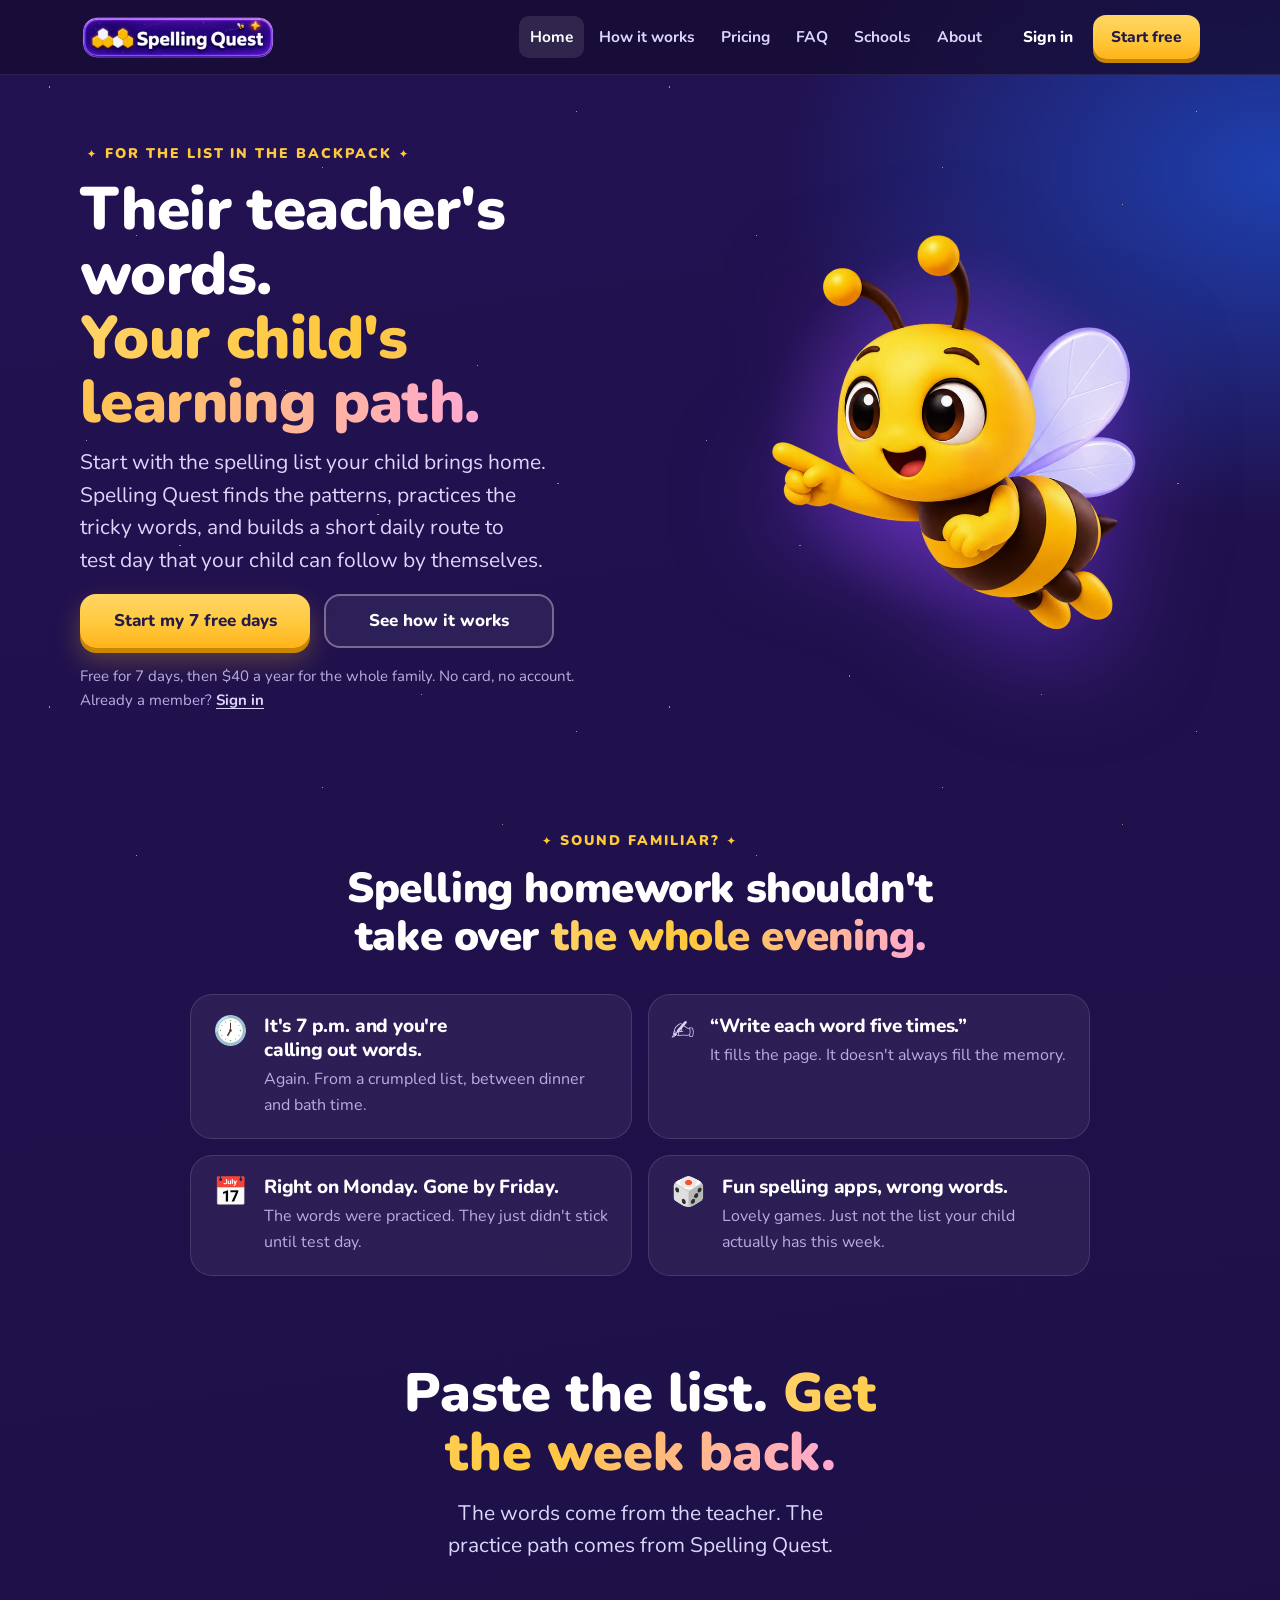
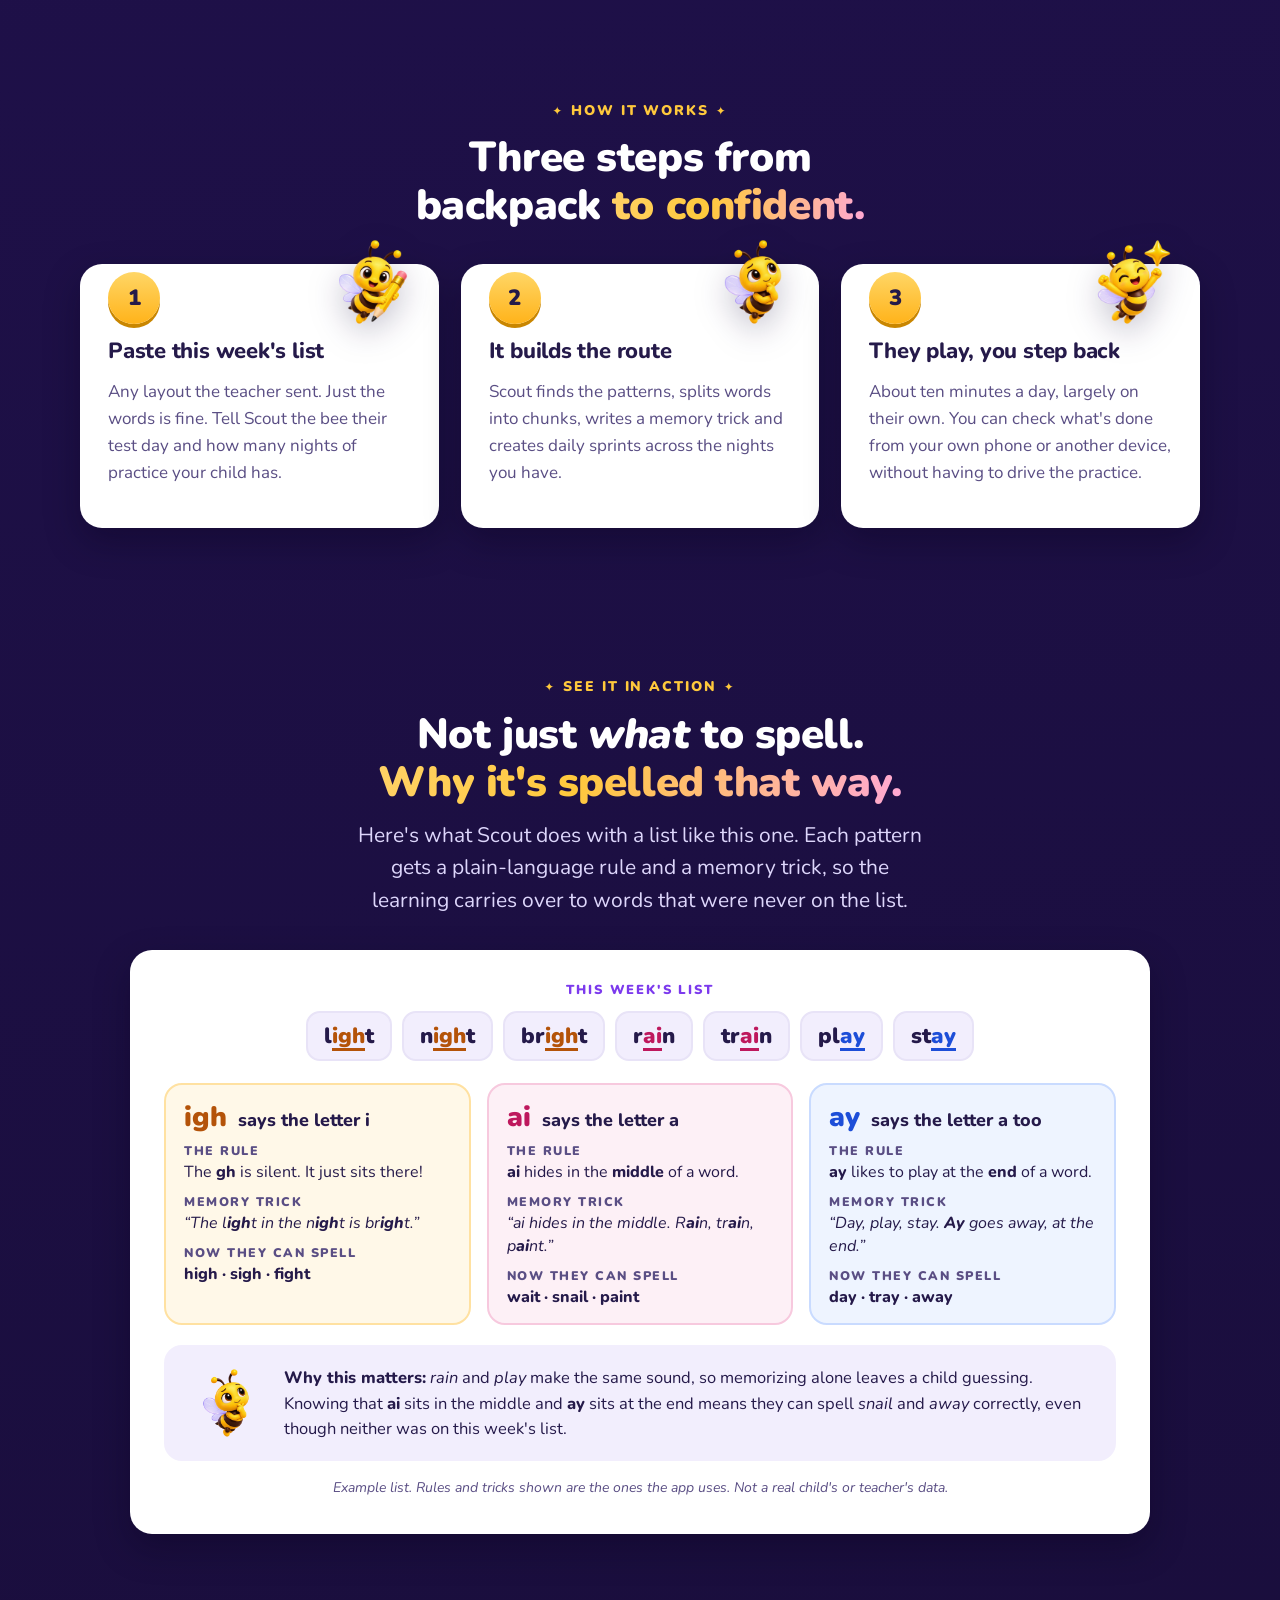
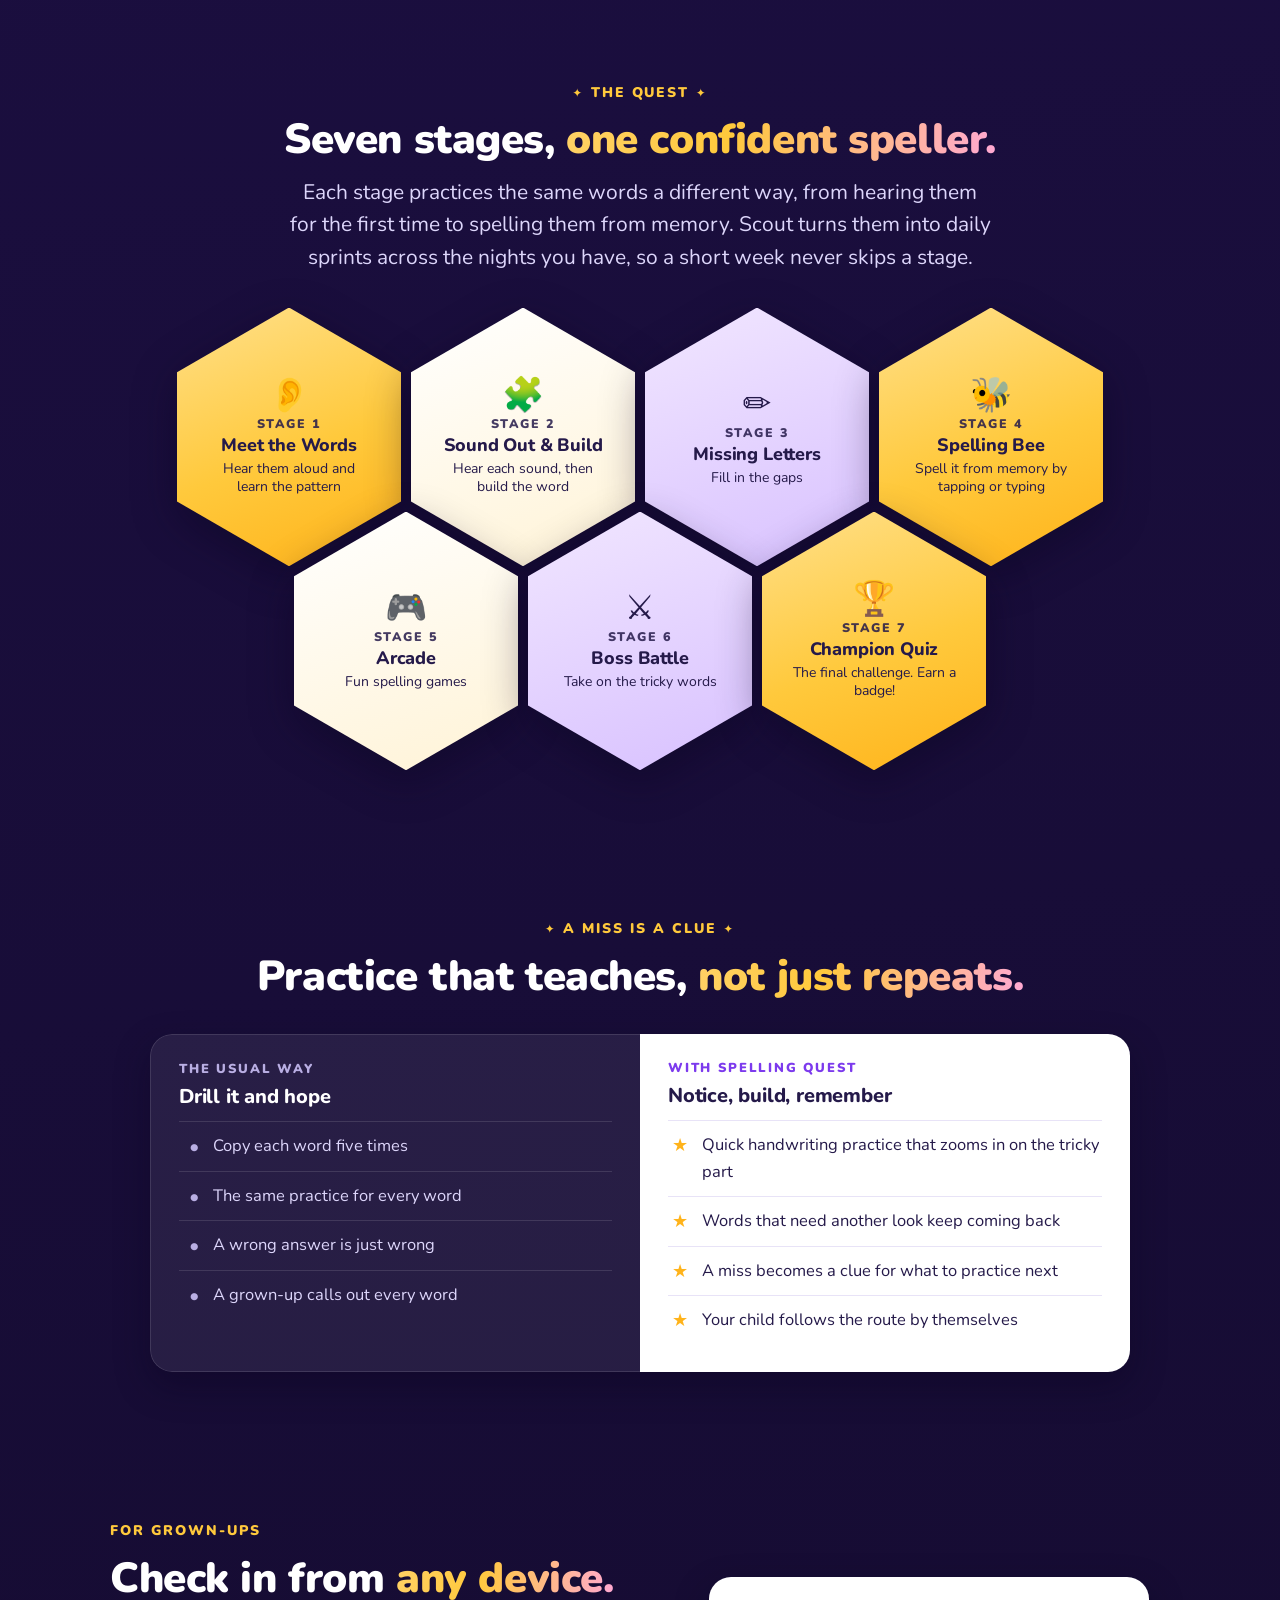
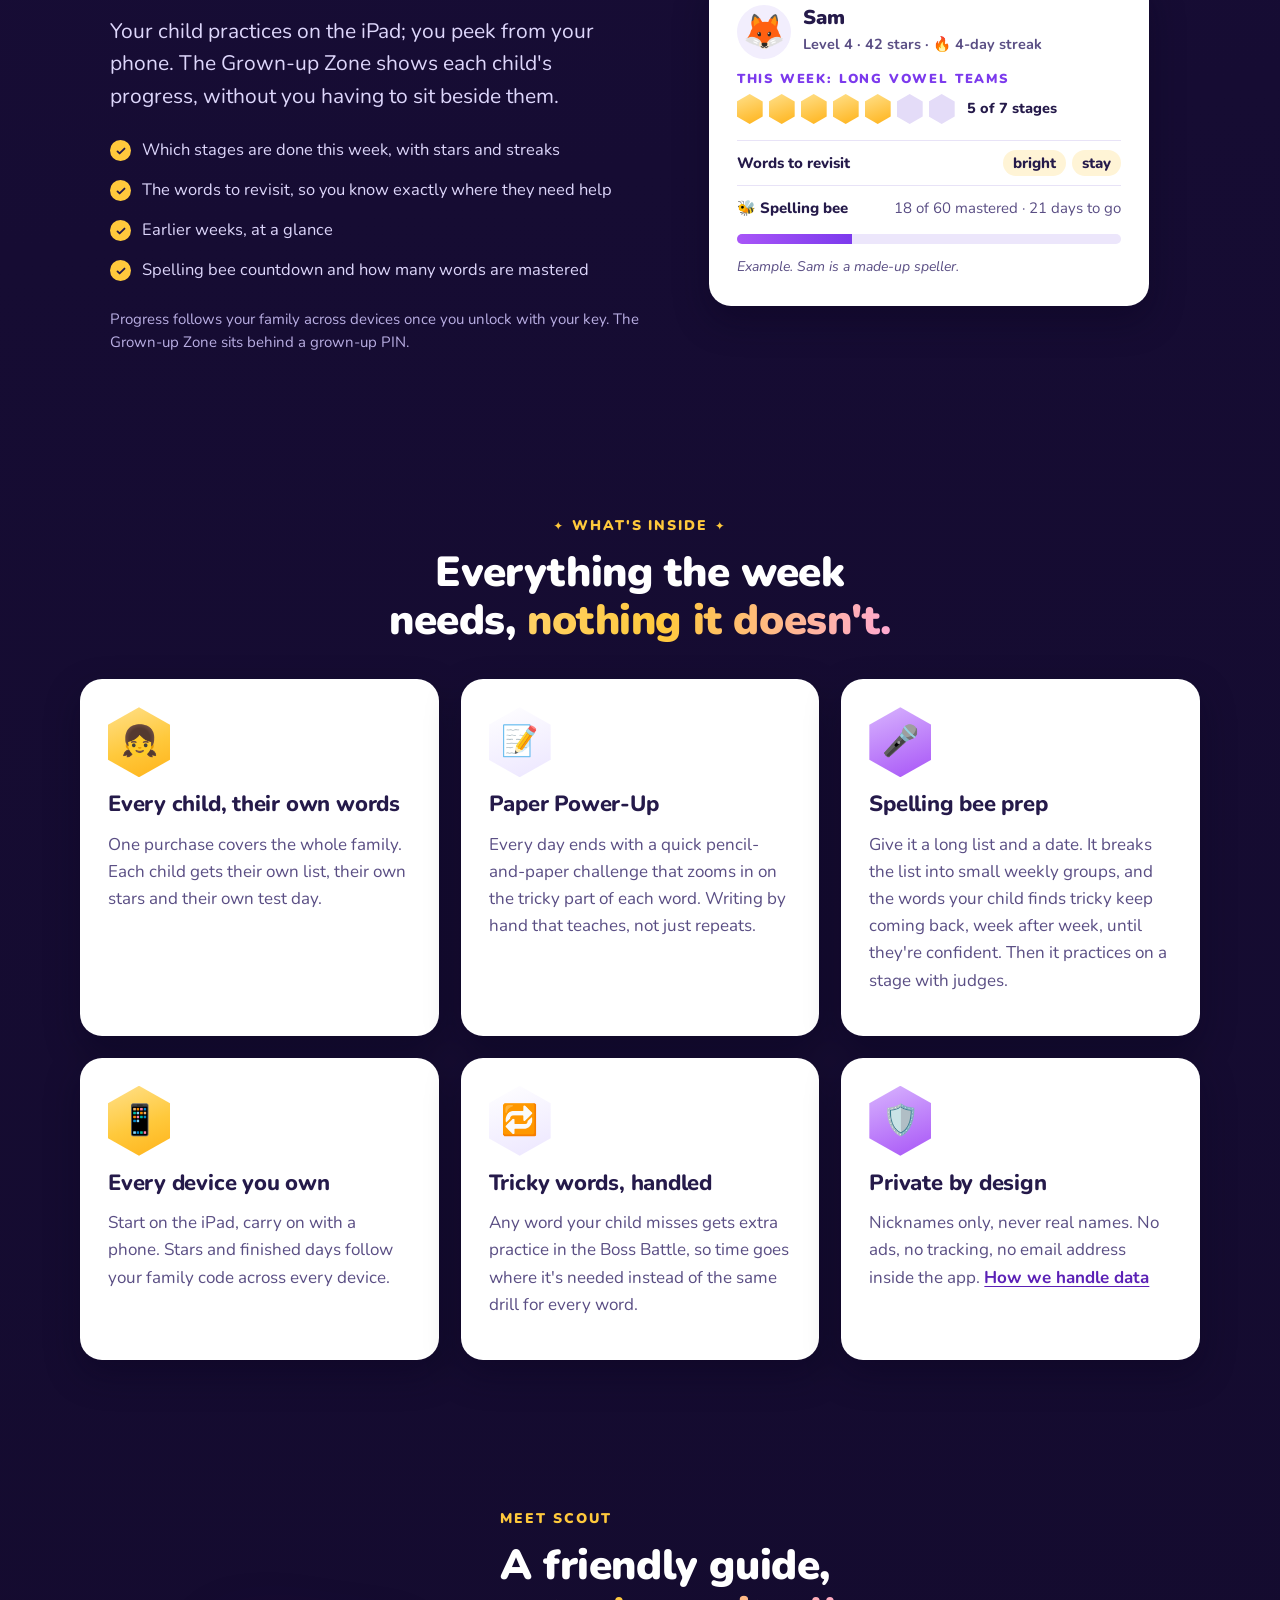
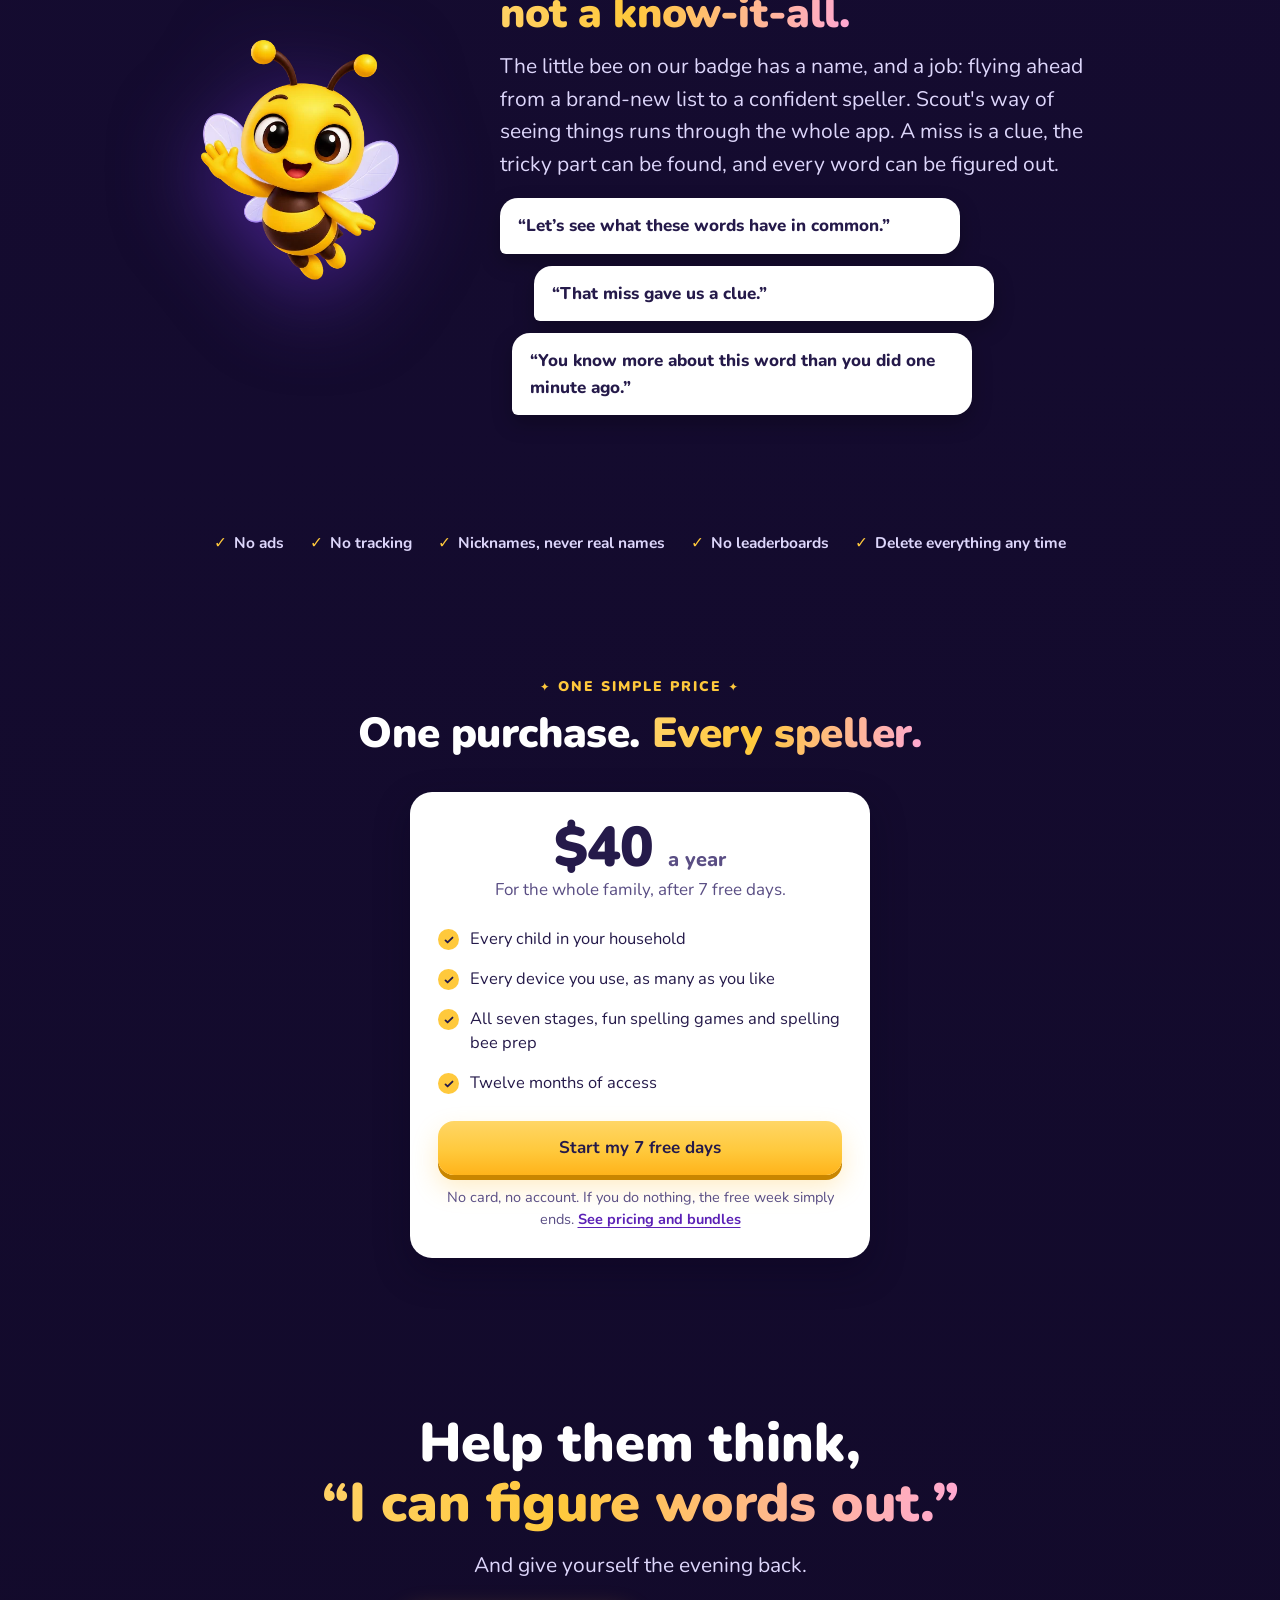
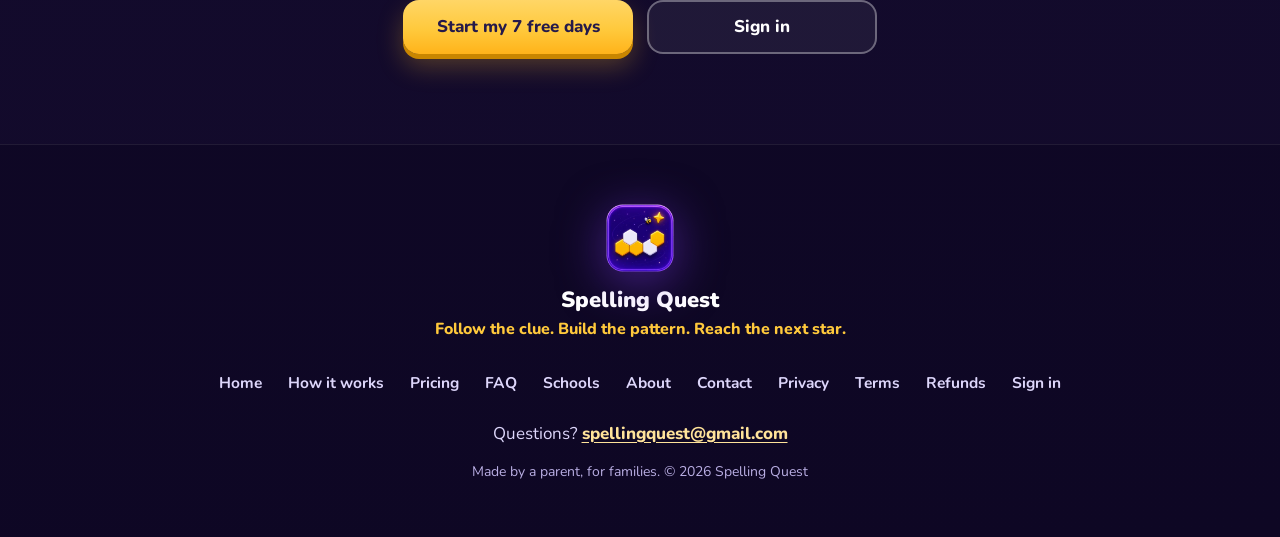
==== commit f0f2ed04: "Home page revisions from Kathryn's review - How it works: Kathryn's wording; Scout builds daily spri" ====
--- a/index.html
+++ b/index.html
@@ -31,7 +31,7 @@
 <link rel="preconnect" href="https://fonts.gstatic.com" crossorigin>
 <link rel="stylesheet" href="https://fonts.googleapis.com/css2?family=Nunito:wght@700;800;900&display=swap" media="print" onload="this.media='all'">
 <noscript><link rel="stylesheet" href="https://fonts.googleapis.com/css2?family=Nunito:wght@700;800;900&display=swap"></noscript>
-<link rel="stylesheet" href="site.css?v=2">
+<link rel="stylesheet" href="site.css?v=3">
 <script type="application/ld+json">{"@context": "https://schema.org", "@type": "Organization", "name": "Spelling Quest", "url": "https://spellingquest.github.io/", "logo": "https://spellingquest.github.io/icon-512.png", "email": "spellingquest@gmail.com"}</script>
 <script type="application/ld+json">{"@context": "https://schema.org", "@type": "SoftwareApplication", "name": "Spelling Quest", "applicationCategory": "EducationalApplication", "operatingSystem": "Web browser (iPad, iPhone, Android, laptop)", "description": "Spelling practice built from the list your child brought home this week. It finds the patterns, builds a short daily route to test day, and brings tricky words back until they stick.", "url": "https://spellingquest.github.io/", "offers": {"@type": "Offer", "price": "40.00", "priceCurrency": "USD", "description": "Twelve months for the whole family, every device. Seven free days first."}}</script>
 </head>
@@ -136,36 +136,73 @@
         <img class="step-scout" src="img/scout-pencil.webp" alt="" width="560" height="560" loading="lazy">
         <div class="num" aria-hidden="true">1</div>
         <h3>Paste this week's list</h3>
-        <p>Any layout the teacher sent. Just the words is fine. Tell it the test day and how many
-          nights your child has.</p>
+        <p>Any layout the teacher sent. Just the words is fine. Tell Scout the bee their test day and how
+          many nights of practice your child has.</p>
       </div>
       <div class="card step">
         <img class="step-scout" src="img/scout-thinking.webp" alt="" width="560" height="560" loading="lazy">
         <div class="num" aria-hidden="true">2</div>
         <h3>It builds the route</h3>
-        <p>Spelling Quest finds the patterns, splits words into chunks, writes a memory trick and spreads
-          seven short stages across the nights you actually have.</p>
+        <p>Scout finds the patterns, splits words into chunks, writes a memory trick and creates daily
+          sprints across the nights you have.</p>
       </div>
       <div class="card step">
         <img class="step-scout" src="img/scout-cheering.webp" alt="" width="560" height="560" loading="lazy">
         <div class="num" aria-hidden="true">3</div>
         <h3>They play, you step back</h3>
-        <p>About ten minutes a day, largely on their own. You can check what's done from your own phone,
-          without being in the room.</p>
-      </div>
-    </div>
-
-    <div class="card center mt-40 narrow">
-      <span class="label-sm" style="color:var(--brand)">Spelling Quest notices things like this</span>
-      <div class="pattern-demo" aria-label="Example words with shared letter patterns highlighted">
-        <span class="tile">l<mark>igh</mark>t</span><span class="tile">n<mark>igh</mark>t</span>
+        <p>About ten minutes a day, largely on their own. You can check what's done from your own phone or
+          another device, without having to drive the practice.</p>
+      </div>
+    </div>
+  </div>
+</section>
+
+<section class="section">
+  <div class="wrap">
+    <div class="section-head">
+      <p class="eyebrow">See it in action</p>
+      <h2>Not just <em>what</em> to spell. <span class="hl">Why it's spelled that way.</span></h2>
+      <p class="lede">Here's what Scout does with a list like this one. Each pattern gets a plain-language rule
+        and a memory trick, so the learning carries over to words that were never on the list.</p>
+    </div>
+
+    <div class="card demo">
+      <span class="label-sm" style="color:var(--brand)">This week's list</span>
+      <div class="pattern-demo" aria-label="Example list: light, night, bright, rain, train, play, stay">
+        <span class="tile">l<mark>igh</mark>t</span><span class="tile">n<mark>igh</mark>t</span><span class="tile">br<mark>igh</mark>t</span>
+        <span class="tile p3">r<mark>ai</mark>n</span><span class="tile p3">tr<mark>ai</mark>n</span>
         <span class="tile p2">pl<mark>ay</mark></span><span class="tile p2">st<mark>ay</mark></span>
-        <span class="tile p3">r<mark>ai</mark>n</span><span class="tile p3">tr<mark>ai</mark>n</span>
-      </div>
-      <p class="mb-0"><b>light</b> and <b>night</b> share <b>igh</b>, <b>play</b> and <b>stay</b> share <b>ay</b>,
-        and <b>rain</b> and <b>train</b> share <b>ai</b>. Connecting words through shared patterns makes the list
-        feel less random, and easier to practice.</p>
-      <p class="demo-caption mt-24 mb-0">Example list. Not a real child's or teacher's data.</p>
+      </div>
+
+      <div class="pattern-cards">
+        <div class="pcard pc1">
+          <div class="ptitle"><span class="big">igh</span> says the letter <b>i</b></div>
+          <p><span class="plabel">The rule</span>The <b>gh</b> is silent. It just sits there!</p>
+          <p class="trick"><span class="plabel">Memory trick</span>“The l<b>igh</b>t in the n<b>igh</b>t is br<b>igh</b>t.”</p>
+          <p class="carry"><span class="plabel">Now they can spell</span>high · sigh · fight</p>
+        </div>
+        <div class="pcard pc3">
+          <div class="ptitle"><span class="big">ai</span> says the letter <b>a</b></div>
+          <p><span class="plabel">The rule</span><b>ai</b> hides in the <b>middle</b> of a word.</p>
+          <p class="trick"><span class="plabel">Memory trick</span>“ai hides in the middle. R<b>ai</b>n, tr<b>ai</b>n, p<b>ai</b>nt.”</p>
+          <p class="carry"><span class="plabel">Now they can spell</span>wait · snail · paint</p>
+        </div>
+        <div class="pcard pc2">
+          <div class="ptitle"><span class="big">ay</span> says the letter <b>a</b> too</div>
+          <p><span class="plabel">The rule</span><b>ay</b> likes to play at the <b>end</b> of a word.</p>
+          <p class="trick"><span class="plabel">Memory trick</span>“Day, play, stay. <b>Ay</b> goes away, at the end.”</p>
+          <p class="carry"><span class="plabel">Now they can spell</span>day · tray · away</p>
+        </div>
+      </div>
+
+      <div class="why-box">
+        <img src="img/scout-thinking.webp" alt="" width="560" height="560" loading="lazy">
+        <p><b>Why this matters:</b> <i>rain</i> and <i>play</i> make the same sound, so memorizing alone leaves
+          a child guessing. Knowing that <b>ai</b> sits in the middle and <b>ay</b> sits at the end means they
+          can spell <i>snail</i> and <i>away</i> correctly, even though neither was on this week's list.</p>
+      </div>
+      <p class="demo-caption center mb-0">Example list. Rules and tricks shown are the ones the app uses.
+        Not a real child's or teacher's data.</p>
     </div>
   </div>
 </section>
@@ -174,19 +211,20 @@
   <div class="wrap">
     <div class="section-head">
       <p class="eyebrow">The quest</p>
-      <h2>Seven short stages, <span class="hl">one confident speller.</span></h2>
-      <p class="lede">Each stage practices the same words a different way, from first look to spelling them
-        from memory. A short week never drops a stage; some nights simply get two short goes.</p>
-    </div>
-    <div class="stages">
-      <div class="stage s1"><div class="em" aria-hidden="true">👋</div><div class="n">Stage 1</div><h3>Meet the Words</h3><p>Read them aloud and learn the pattern</p></div>
-      <div class="stage s2"><div class="em" aria-hidden="true">🧩</div><div class="n">Stage 2</div><h3>Sound &amp; Build</h3><p>Hear it, build it from chunks</p></div>
-      <div class="stage s3"><div class="em" aria-hidden="true">✏️</div><div class="n">Stage 3</div><h3>Missing Letters</h3><p>Fill in the gaps</p></div>
-      <div class="stage s4"><div class="em" aria-hidden="true">🐝</div><div class="n">Stage 4</div><h3>Spelling Bee</h3><p>Type the whole word from memory</p></div>
-      <div class="stage s5"><div class="em" aria-hidden="true">🎮</div><div class="n">Stage 5</div><h3>Arcade</h3><p>Three silly games, all spelling</p></div>
-      <div class="stage s6"><div class="em" aria-hidden="true">⚔️</div><div class="n">Stage 6</div><h3>Boss Battle</h3><p>Take on the tricky words</p></div>
-      <div class="stage s7"><div class="em" aria-hidden="true">🏆</div><div class="n">Stage 7</div><h3>Champion Quiz</h3><p>The big one, and a badge</p></div>
-    </div>
+      <h2>Seven stages, <span class="hl">one confident speller.</span></h2>
+      <p class="lede">Each stage practices the same words a different way, from hearing them for the first time
+        to spelling them from memory. Scout turns them into daily sprints across the nights you have, so a
+        short week never skips a stage.</p>
+    </div>
+    <ol class="hive" aria-label="The seven stages">
+      <li class="cell c1"><div class="in"><!-- STAGE ART 1 --><div class="em" aria-hidden="true">👂</div><div class="n">Stage 1</div><h3>Meet the Words</h3><p>Hear them aloud and learn the pattern</p></div></li>
+      <li class="cell c2"><div class="in"><!-- STAGE ART 2 --><div class="em" aria-hidden="true">🧩</div><div class="n">Stage 2</div><h3>Sound Out &amp; Build</h3><p>Hear each sound, then build the word</p></div></li>
+      <li class="cell c3"><div class="in"><!-- STAGE ART 3 --><div class="em" aria-hidden="true">✏️</div><div class="n">Stage 3</div><h3>Missing Letters</h3><p>Fill in the gaps</p></div></li>
+      <li class="cell c4"><div class="in"><!-- STAGE ART 4 --><div class="em" aria-hidden="true">🐝</div><div class="n">Stage 4</div><h3>Spelling Bee</h3><p>Spell it from memory by tapping or typing</p></div></li>
+      <li class="cell c5"><div class="in"><!-- STAGE ART 5 --><div class="em" aria-hidden="true">🎮</div><div class="n">Stage 5</div><h3>Arcade</h3><p>Fun spelling games</p></div></li>
+      <li class="cell c6"><div class="in"><!-- STAGE ART 6 --><div class="em" aria-hidden="true">⚔️</div><div class="n">Stage 6</div><h3>Boss Battle</h3><p>Take on the tricky words</p></div></li>
+      <li class="cell c7"><div class="in"><!-- STAGE ART 7 --><div class="em" aria-hidden="true">🏆</div><div class="n">Stage 7</div><h3>Champion Quiz</h3><p>The final challenge. Earn a badge!</p></div></li>
+    </ol>
   </div>
 </section>
 
@@ -211,7 +249,7 @@
         <span class="label-sm">With Spelling Quest</span>
         <h3>Notice, build, remember</h3>
         <ul>
-          <li>Look, say, cover, write, check, and fix only what needs fixing</li>
+          <li>Quick handwriting practice that zooms in on the tricky part</li>
           <li>Words that need another look keep coming back</li>
           <li>A miss becomes a clue for what to practice next</li>
           <li>Your child follows the route by themselves</li>
@@ -223,22 +261,56 @@
 
 <section class="section">
   <div class="wrap">
+    <div class="checkin">
+      <div>
+        <p class="eyebrow plain">For grown-ups</p>
+        <h2>Check in from <span class="hl">any device.</span></h2>
+        <p class="lede">Your child practices on the iPad; you peek from your phone. The Grown-up Zone shows
+          each child's progress, without you having to sit beside them.</p>
+        <ul class="ticks on-night">
+          <li>Which stages are done this week, with stars and streaks</li>
+          <li>The words to revisit, so you know exactly where they need help</li>
+          <li>Earlier weeks, at a glance</li>
+          <li>Spelling bee countdown and how many words are mastered</li>
+        </ul>
+        <p class="note">Progress follows your family across devices once you unlock with your key. The Grown-up Zone
+          sits behind a grown-up PIN.</p>
+      </div>
+      <div class="card mock" aria-label="Example of the Grown-up Zone progress view">
+        <div class="mock-head"><span class="av" aria-hidden="true">🦊</span><div><b>Sam</b>
+          <span>Level 4 · 42 stars · 🔥 4-day streak</span></div></div>
+        <span class="label-sm" style="color:var(--brand)">This week: long vowel teams</span>
+        <div class="mock-stages" aria-label="5 of 7 stages done">
+          <i class="done"></i><i class="done"></i><i class="done"></i><i class="done"></i><i class="done"></i><i></i><i></i>
+          <span>5 of 7 stages</span>
+        </div>
+        <div class="mock-row"><b>Words to revisit</b><span class="chips"><em>bright</em><em>stay</em></span></div>
+        <div class="mock-row"><b>🐝 Spelling bee</b><span>18 of 60 mastered · 21 days to go</span></div>
+        <div class="bar"><i style="width:30%"></i></div>
+        <p class="demo-caption mb-0">Example. Sam is a made-up speller.</p>
+      </div>
+    </div>
+  </div>
+</section>
+
+<section class="section">
+  <div class="wrap">
     <div class="section-head">
       <p class="eyebrow">What's inside</p>
       <h2>Everything the week needs, <span class="hl">nothing it doesn't.</span></h2>
     </div>
     <div class="grid-3">
-      <div class="card"><div class="hex" aria-hidden="true">👧</div><h3>Every child, their own words</h3>
+      <div class="card"><div class="hex" aria-hidden="true"><!-- FEATURE ART F1 -->👧</div><h3>Every child, their own words</h3>
         <p>One purchase covers the whole family. Each child gets their own list, their own stars and their own test day.</p></div>
-      <div class="card"><div class="hex white" aria-hidden="true">📝</div><h3>Paper Power-Up</h3>
-        <p>Every day ends with a short handwriting routine: look, say, cover, write, check. Writing by hand, done in a way that teaches.</p></div>
-      <div class="card"><div class="hex violet" aria-hidden="true">🎤</div><h3>Spelling bee prep</h3>
-        <p>Give it a long list and a date. It spreads the words across the weeks and practices on a stage with judges. It hints; it never spells the word for them.</p></div>
-      <div class="card"><div class="hex" aria-hidden="true">📱</div><h3>Every device you own</h3>
+      <div class="card"><div class="hex white" aria-hidden="true"><!-- FEATURE ART F2 -->📝</div><h3>Paper Power-Up</h3>
+        <p>Every day ends with a quick pencil-and-paper challenge that zooms in on the tricky part of each word. Writing by hand that teaches, not just repeats.</p></div>
+      <div class="card"><div class="hex violet" aria-hidden="true"><!-- FEATURE ART F3 -->🎤</div><h3>Spelling bee prep</h3>
+        <p>Give it a long list and a date. It breaks the list into small weekly groups, and the words your child finds tricky keep coming back, week after week, until they're confident. Then it practices on a stage with judges.</p></div>
+      <div class="card"><div class="hex" aria-hidden="true"><!-- FEATURE ART F4 -->📱</div><h3>Every device you own</h3>
         <p>Start on the iPad, carry on with a phone. Stars and finished days follow your family code across every device.</p></div>
-      <div class="card"><div class="hex white" aria-hidden="true">🔁</div><h3>Tricky words, handled</h3>
-        <p>Words that caught them out get their own Boss Battle, so practice goes where it's needed instead of the same drill for every word.</p></div>
-      <div class="card"><div class="hex violet" aria-hidden="true">🛡️</div><h3>Private by design</h3>
+      <div class="card"><div class="hex white" aria-hidden="true"><!-- FEATURE ART F5 -->🔁</div><h3>Tricky words, handled</h3>
+        <p>Any word your child misses gets extra practice in the Boss Battle, so time goes where it's needed instead of the same drill for every word.</p></div>
+      <div class="card"><div class="hex violet" aria-hidden="true"><!-- FEATURE ART F6 -->🛡️</div><h3>Private by design</h3>
         <p>Nicknames only, never real names. No ads, no tracking, no email address inside the app.
           <a href="privacy.html">How we handle data</a></p></div>
     </div>
@@ -289,8 +361,8 @@
       <ul class="ticks" style="text-align:left">
         <li>Every child in your household</li>
         <li>Every device you use, as many as you like</li>
-        <li>All seven stages, the arcade and spelling bee prep</li>
-        <li>Twelve months, summer included</li>
+        <li>All seven stages, fun spelling games and spelling bee prep</li>
+        <li>Twelve months of access</li>
       </ul>
       <a class="btn" href="app/#start=trial" style="width:100%">Start my 7 free days</a>
       <p class="fine">No card, no account. If you do nothing, the free week simply ends.
@@ -301,7 +373,7 @@
 
 <section class="closing">
   <div class="wrap">
-    <p class="statement">Help them think, <span class="hl">“I can figure words out.”</span></p>
+    <p class="statement">Help them think,<br><span class="hl">“I can figure words out.”</span></p>
     <p class="lede narrow">And give yourself the evening back.</p>
     <div class="btn-row" style="justify-content:center">
       <a class="btn" href="app/#start=trial">Start my 7 free days</a>
--- a/site.css
+++ b/site.css
@@ -445,3 +445,69 @@
 .founder-story .signoff::before{content:"— "}
 @media (max-width:860px){ .founder{grid-template-columns:1fr;gap:34px;text-align:left} .founder-story .eyebrow,.founder-story h2{text-align:center;display:block} }
 .founder-story p.eyebrow{color:var(--gold);font-size:14px;line-height:1.6}
+
+/* ---------- "See it in action": pattern rules and memory tricks ---------- */
+.card.demo{max-width:1020px;margin:0 auto;text-align:center;padding:34px}
+.pattern-cards{display:grid;grid-template-columns:repeat(3,1fr);gap:16px;margin:22px 0 20px;text-align:left}
+.pcard{border-radius:18px;padding:18px 18px 14px;border:2px solid var(--line);background:#fff}
+.pcard.pc1{background:#fff8e8;border-color:#ffe1a1}
+.pcard.pc2{background:#eef4ff;border-color:#c9dbff}
+.pcard.pc3{background:#fdf0f6;border-color:#f7c9de}
+.pcard .ptitle{font:800 18px/1.3 var(--font-head);color:var(--ink);margin-bottom:10px}
+.pcard .big{font:900 28px/1 var(--font-head);margin-right:6px}
+.pcard.pc1 .big{color:#b45309}.pcard.pc2 .big{color:#1d4ed8}.pcard.pc3 .big{color:#be185d}
+.pcard p{margin:0 0 10px;font-size:16px;line-height:1.45;color:var(--ink)}
+.pcard .plabel{display:block;font:900 12.5px/1.2 var(--font-head);letter-spacing:.12em;text-transform:uppercase;color:var(--ink-soft);margin-bottom:3px}
+.pcard .trick{font-style:italic}
+.pcard .carry{font-weight:800;margin-bottom:0}
+.why-box{display:flex;gap:16px;align-items:center;text-align:left;background:var(--lilac);border-radius:18px;padding:16px 20px;margin:0 0 16px}
+.why-box img{width:84px;flex:0 0 auto}
+.why-box p{margin:0;color:var(--ink);font-size:16.5px;line-height:1.55}
+@media (max-width:860px){ .pattern-cards{grid-template-columns:1fr} .card.demo{padding:24px 18px} }
+@media (max-width:520px){ .why-box{flex-direction:column;text-align:center} }
+
+/* ---------- the seven stages as a honeycomb ---------- */
+.hive{--w:224px;--h:calc(var(--w) * 1.1547);--g:10px;
+  list-style:none;margin:0 auto;padding:0;display:flex;flex-wrap:wrap;justify-content:center;gap:0 var(--g);
+  max-width:calc(var(--w) * 4 + var(--g) * 3)}
+.hive .cell{width:var(--w);height:var(--h);filter:drop-shadow(0 12px 22px rgba(8,3,30,.45))}
+.hive .cell:nth-child(n+5){margin-top:calc(var(--h) / -4 + var(--g))}
+.hive .in{width:100%;height:100%;clip-path:polygon(50% 0,100% 25%,100% 75%,50% 100%,0 75%,0 25%);
+  display:flex;flex-direction:column;align-items:center;justify-content:center;text-align:center;
+  padding:18% 13%;color:var(--ink)}
+.hive .em{font-size:34px;line-height:1;margin-bottom:6px}
+.hive .n{font:900 12.5px/1 var(--font-head);letter-spacing:.12em;text-transform:uppercase;opacity:.85}
+.hive h3{font-size:18px;line-height:1.15;margin:5px 0 4px;color:var(--ink)}
+.hive p{font-size:14px;line-height:1.3;margin:0;color:var(--ink)}
+.hive .c1 .in,.hive .c4 .in,.hive .c7 .in{background:linear-gradient(160deg,#ffe08a,#ffc93c 55%,#ffb31a)}
+.hive .c2 .in,.hive .c5 .in{background:linear-gradient(160deg,#ffffff,#fff3d6)}
+.hive .c3 .in,.hive .c6 .in{background:linear-gradient(160deg,#f1e6ff,#d8c1ff)}
+@media (max-width:1000px){ .hive{--w:190px} .hive h3{font-size:16.5px} .hive p{font-size:14px} .hive .em{font-size:28px} }
+@media (max-width:840px){
+  /* one zigzag column: each cell tucks into the one above, alternating left and right */
+  .hive{--w:210px;flex-direction:column;align-items:center;max-width:380px}
+  .hive .cell,.hive .cell:nth-child(n+5){margin-top:calc(var(--h) / -4 + var(--g))}
+  .hive .cell:first-child{margin-top:0}
+  .hive .cell:nth-child(odd){transform:translateX(calc(var(--w) / -2 - var(--g) / 2 + 60px))}
+  .hive .cell:nth-child(even){transform:translateX(calc(var(--w) / 2 + var(--g) / 2 - 60px))}
+}
+@media (max-width:420px){ .hive{--w:186px} .hive .cell:nth-child(odd){transform:translateX(-52px)} .hive .cell:nth-child(even){transform:translateX(52px)} }
+
+/* ---------- check in from any device ---------- */
+.checkin{display:grid;grid-template-columns:1.05fr .95fr;gap:44px;align-items:center;max-width:1060px;margin:0 auto}
+.ticks.on-night li{color:var(--on-night-soft)}
+.card.mock{max-width:440px;justify-self:center;width:100%}
+.mock-head{display:flex;gap:12px;align-items:center;margin-bottom:14px}
+.mock-head .av{font-size:34px;width:54px;height:54px;border-radius:50%;background:var(--lilac);display:grid;place-items:center}
+.mock-head b{display:block;font:900 20px/1.2 var(--font-head);color:var(--ink)}
+.mock-head span{font-size:14.5px;color:var(--ink-soft);font-weight:700}
+.mock-stages{display:flex;gap:6px;align-items:center;margin:4px 0 16px;flex-wrap:wrap}
+.mock-stages i{width:26px;height:30px;clip-path:polygon(50% 0,100% 25%,100% 75%,50% 100%,0 75%,0 25%);background:#e4dcf8}
+.mock-stages i.done{background:linear-gradient(160deg,#ffe08a,#ffb31a)}
+.mock-stages span{margin-left:6px;font-weight:800;font-size:14.5px;color:var(--ink)}
+.mock-row{display:flex;justify-content:space-between;gap:10px;flex-wrap:wrap;padding:10px 0;border-top:1px solid var(--line);font-size:15px;color:var(--ink-soft)}
+.mock-row b{color:var(--ink)}
+.chips em{font-style:normal;font-weight:800;color:var(--ink);background:#fff4d6;border-radius:999px;padding:3px 10px;margin-left:6px}
+.card .bar{height:10px;border-radius:99px;background:#ece6fb;overflow:hidden;margin:4px 0 12px}
+.card .bar i{display:block;height:100%;background:linear-gradient(90deg,#a855f7,#7c3aed)}
+@media (max-width:860px){ .checkin{grid-template-columns:1fr;gap:26px} }
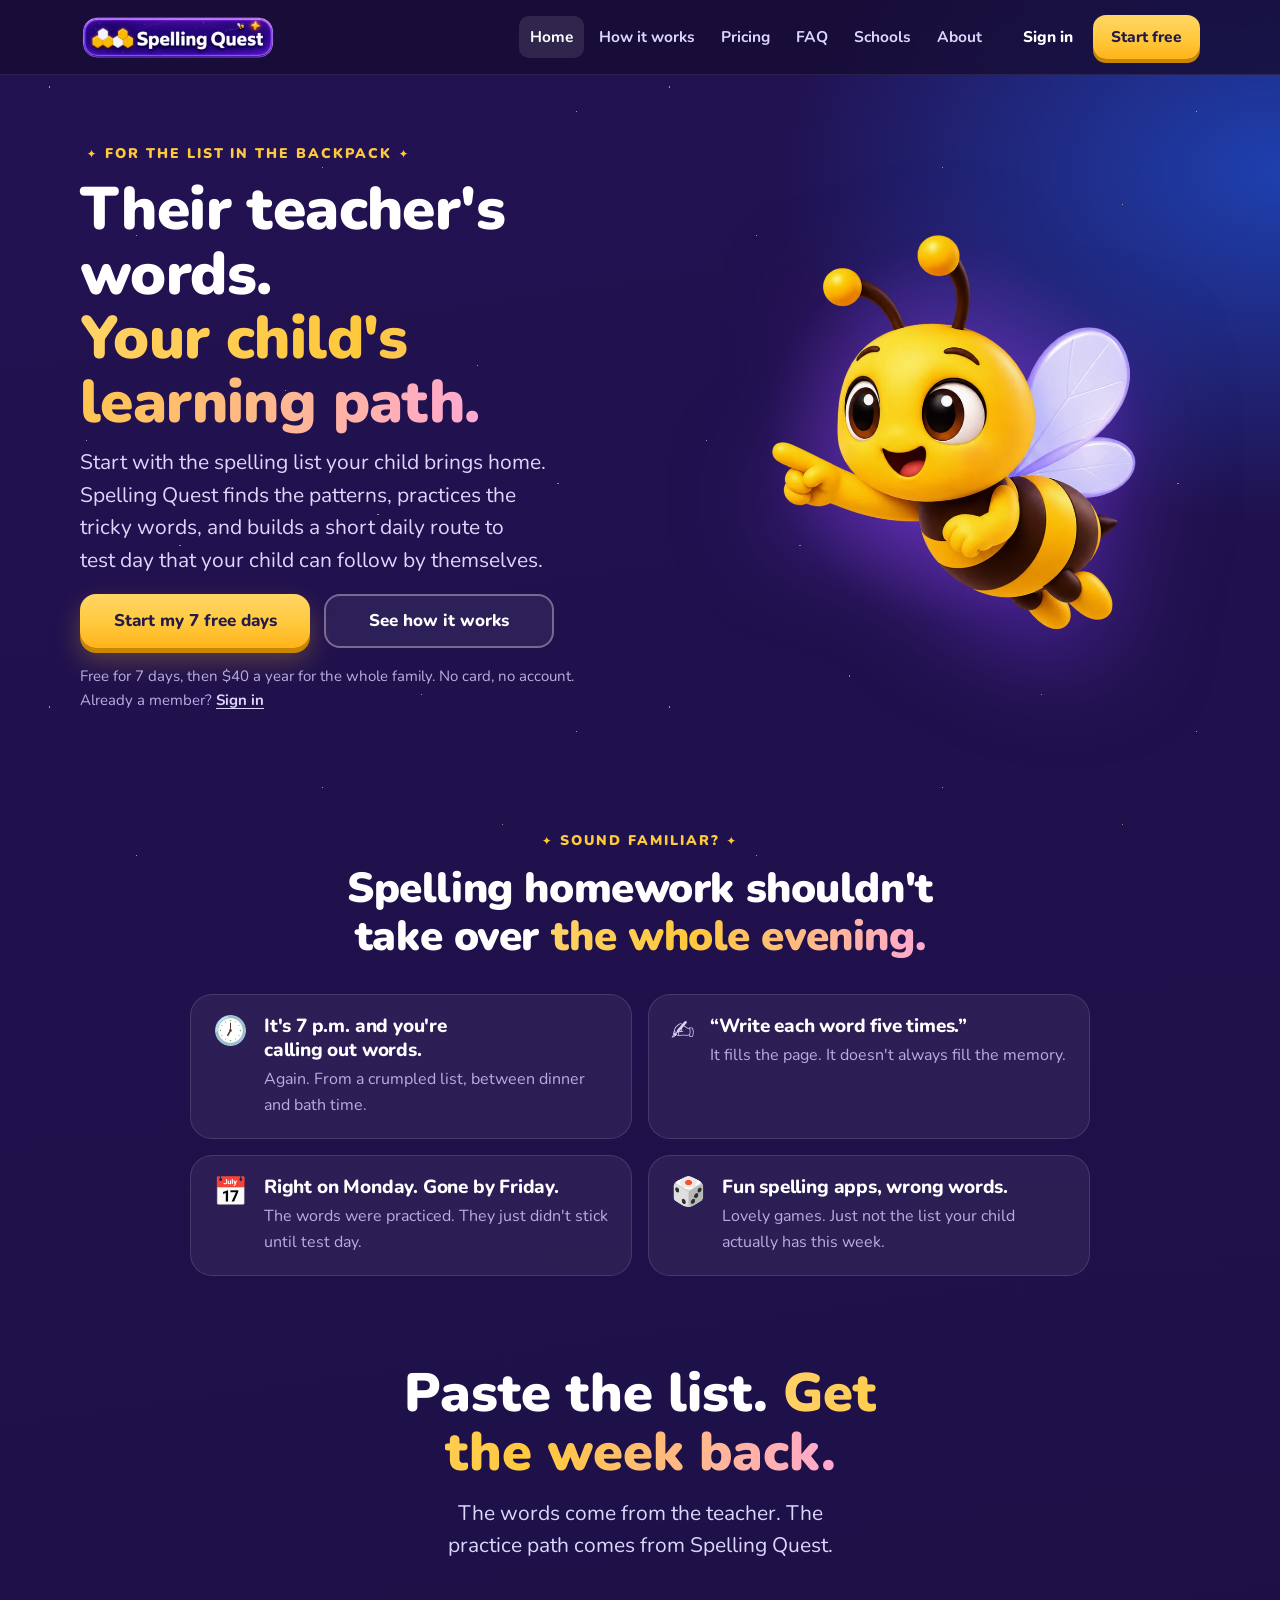
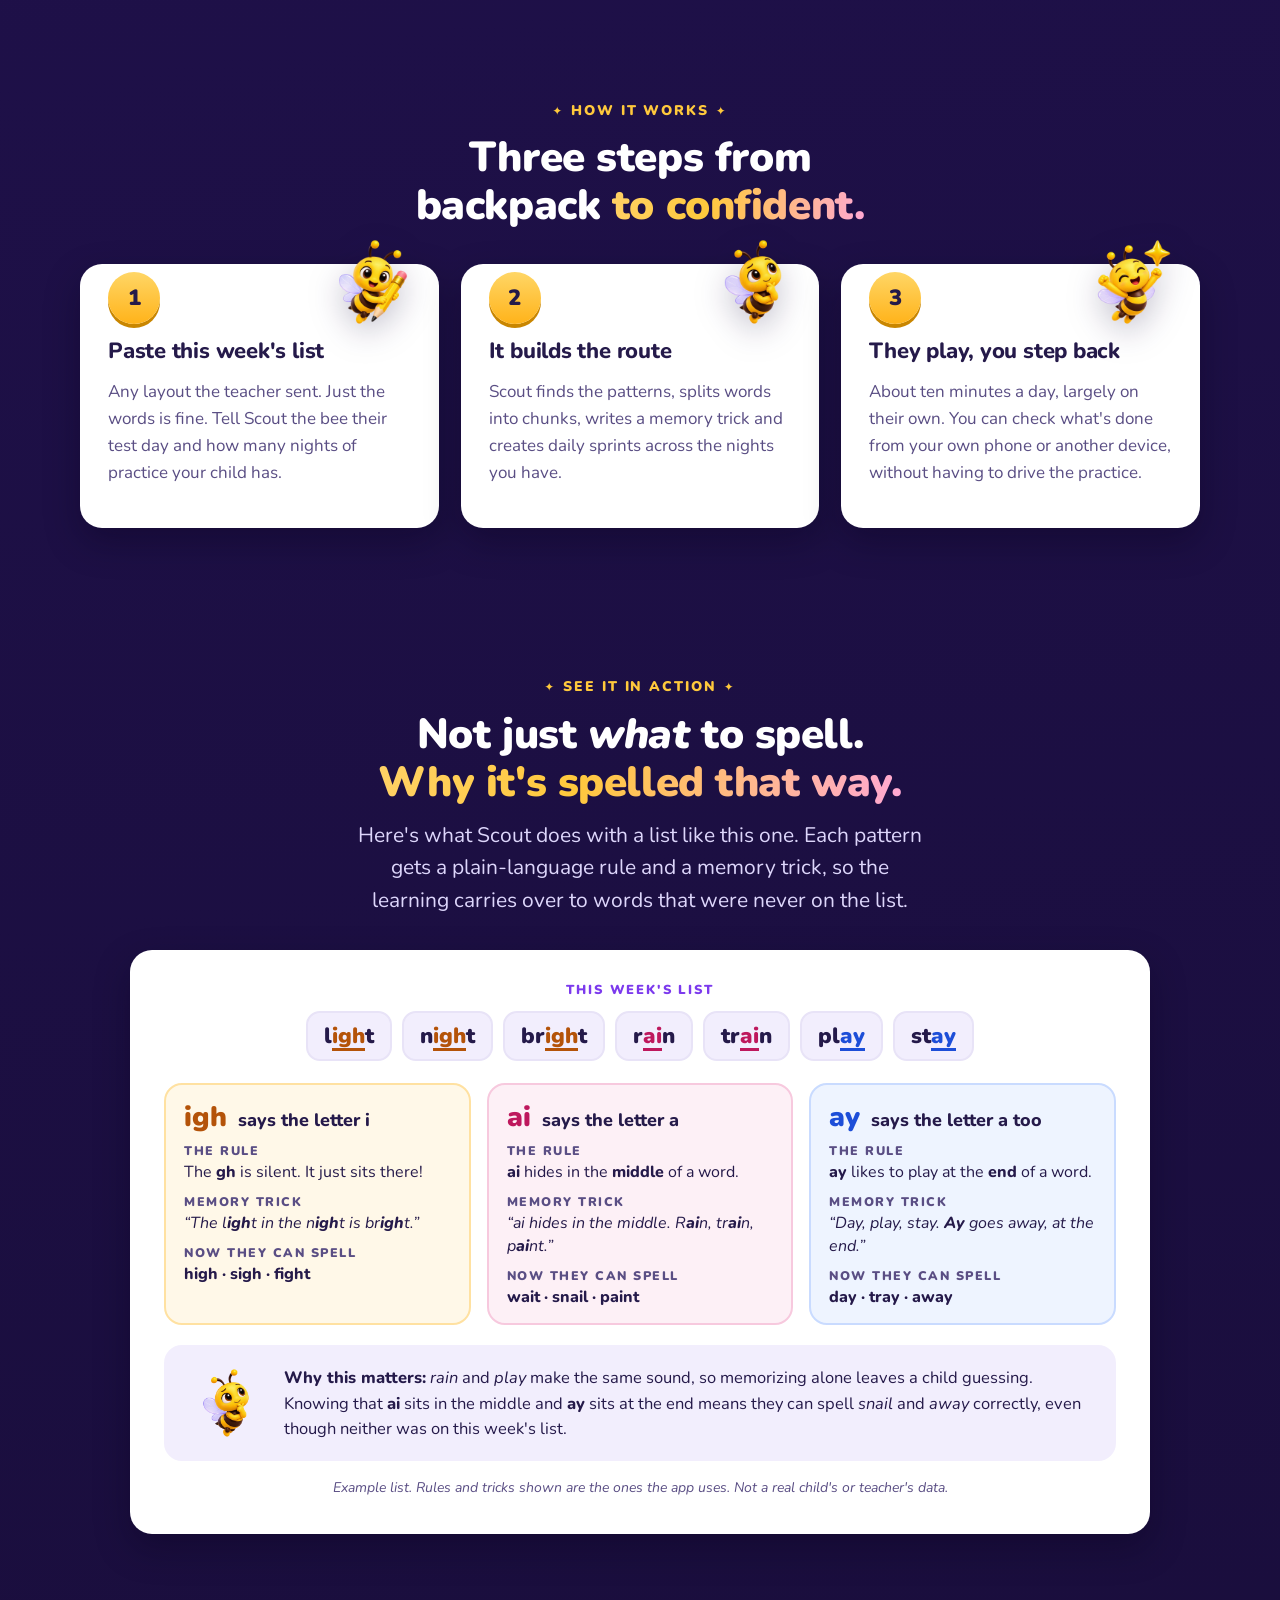
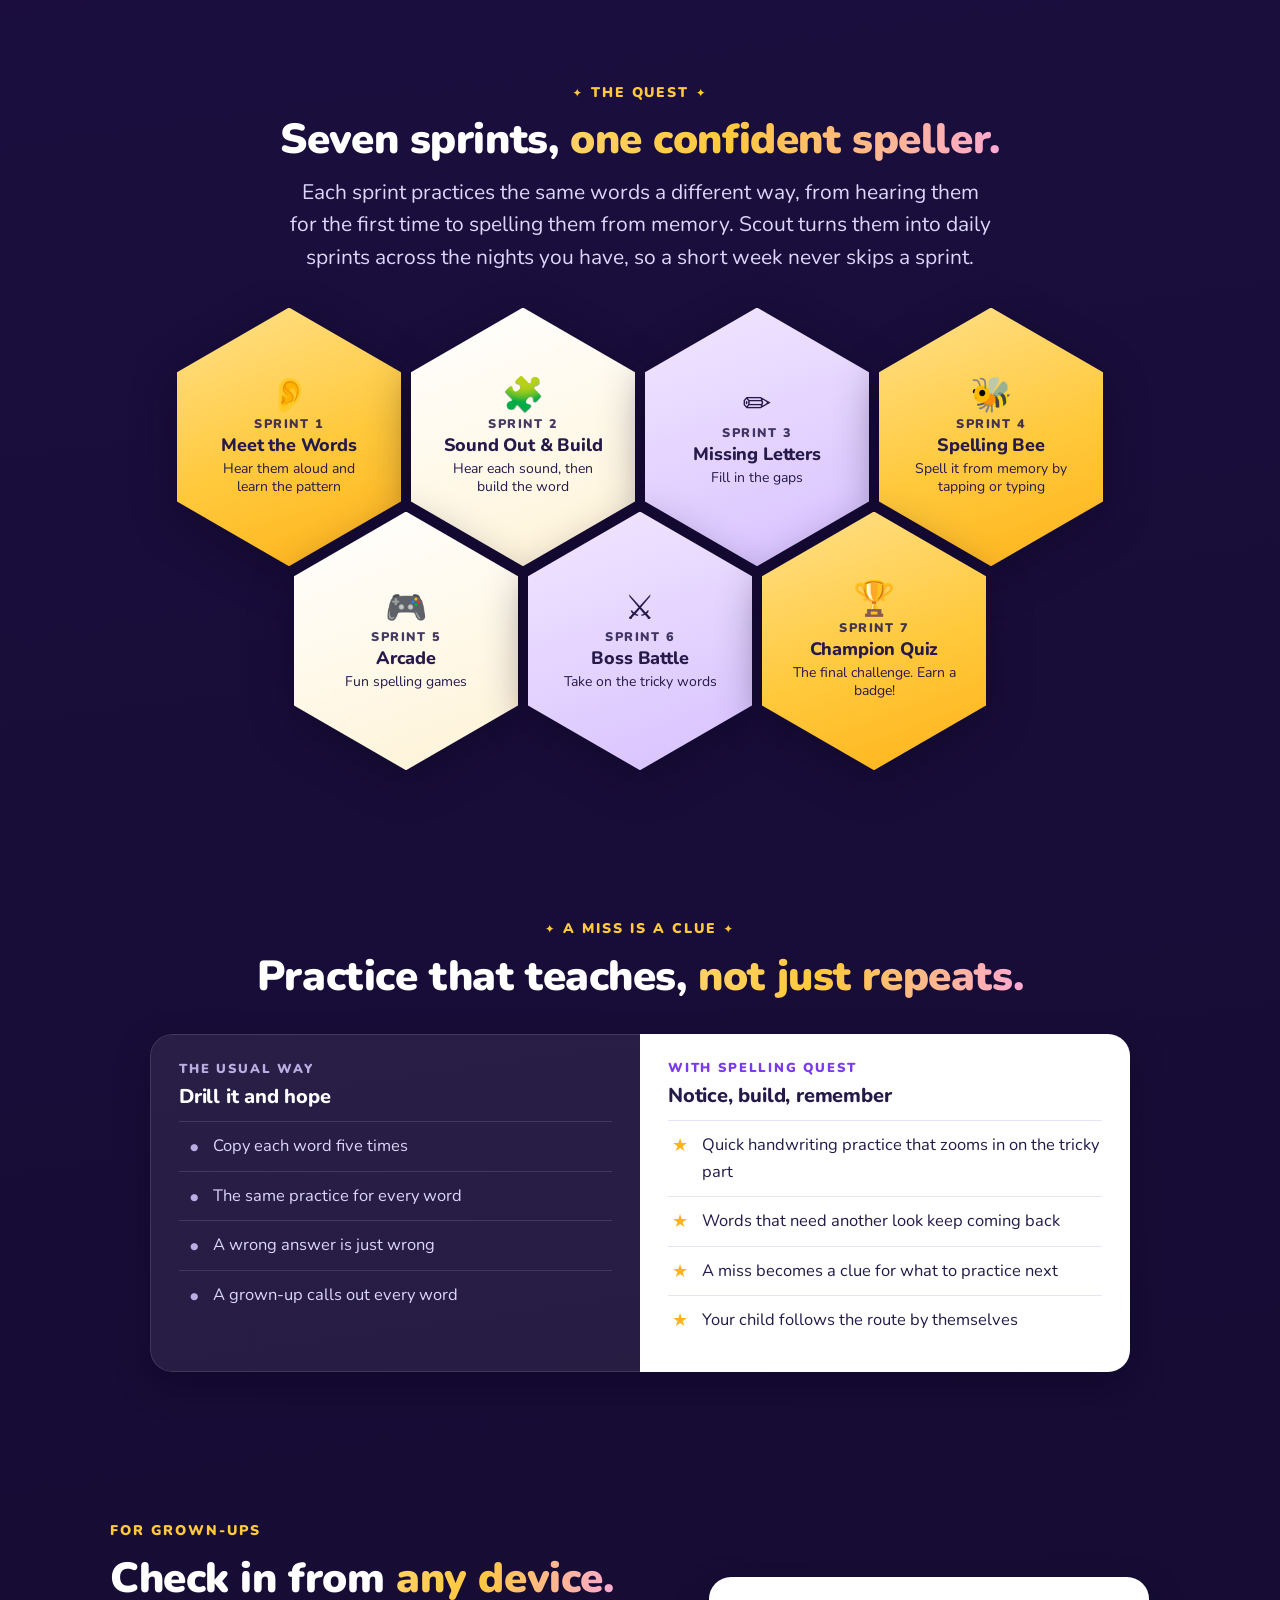
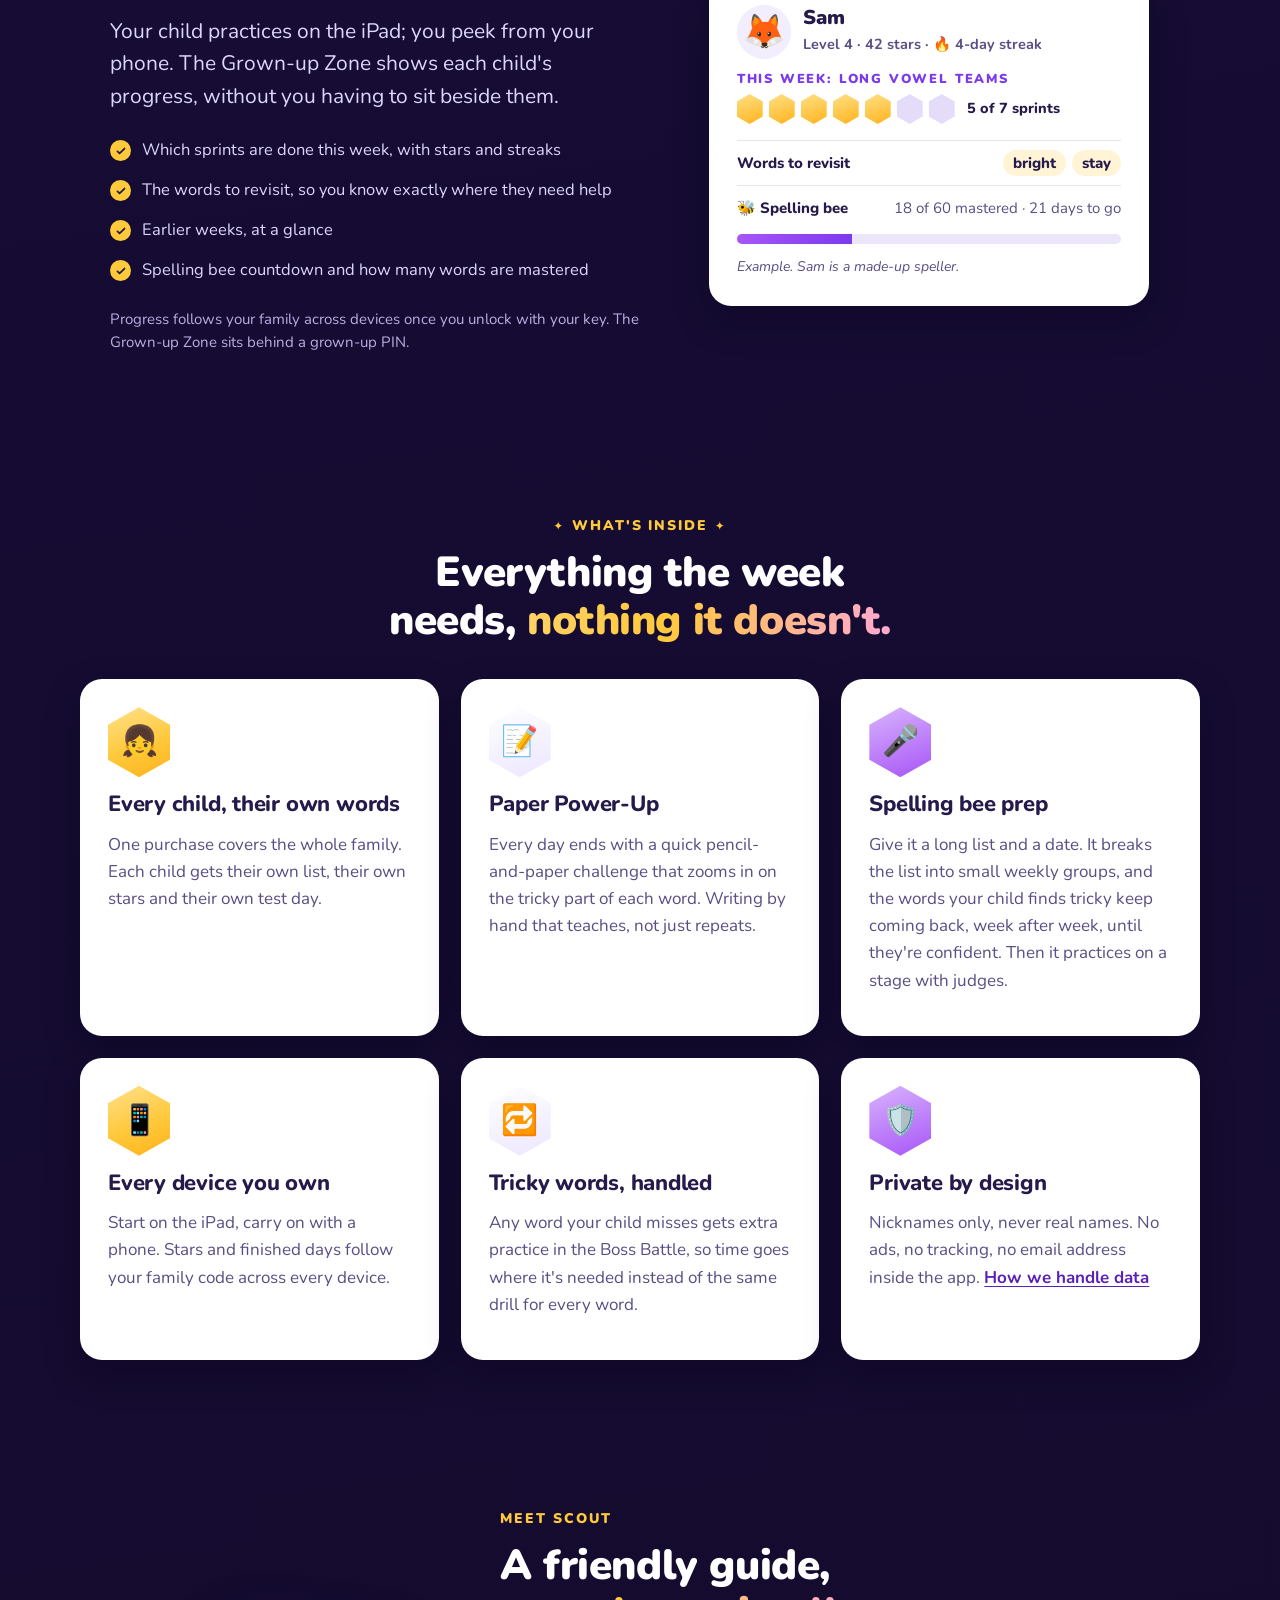
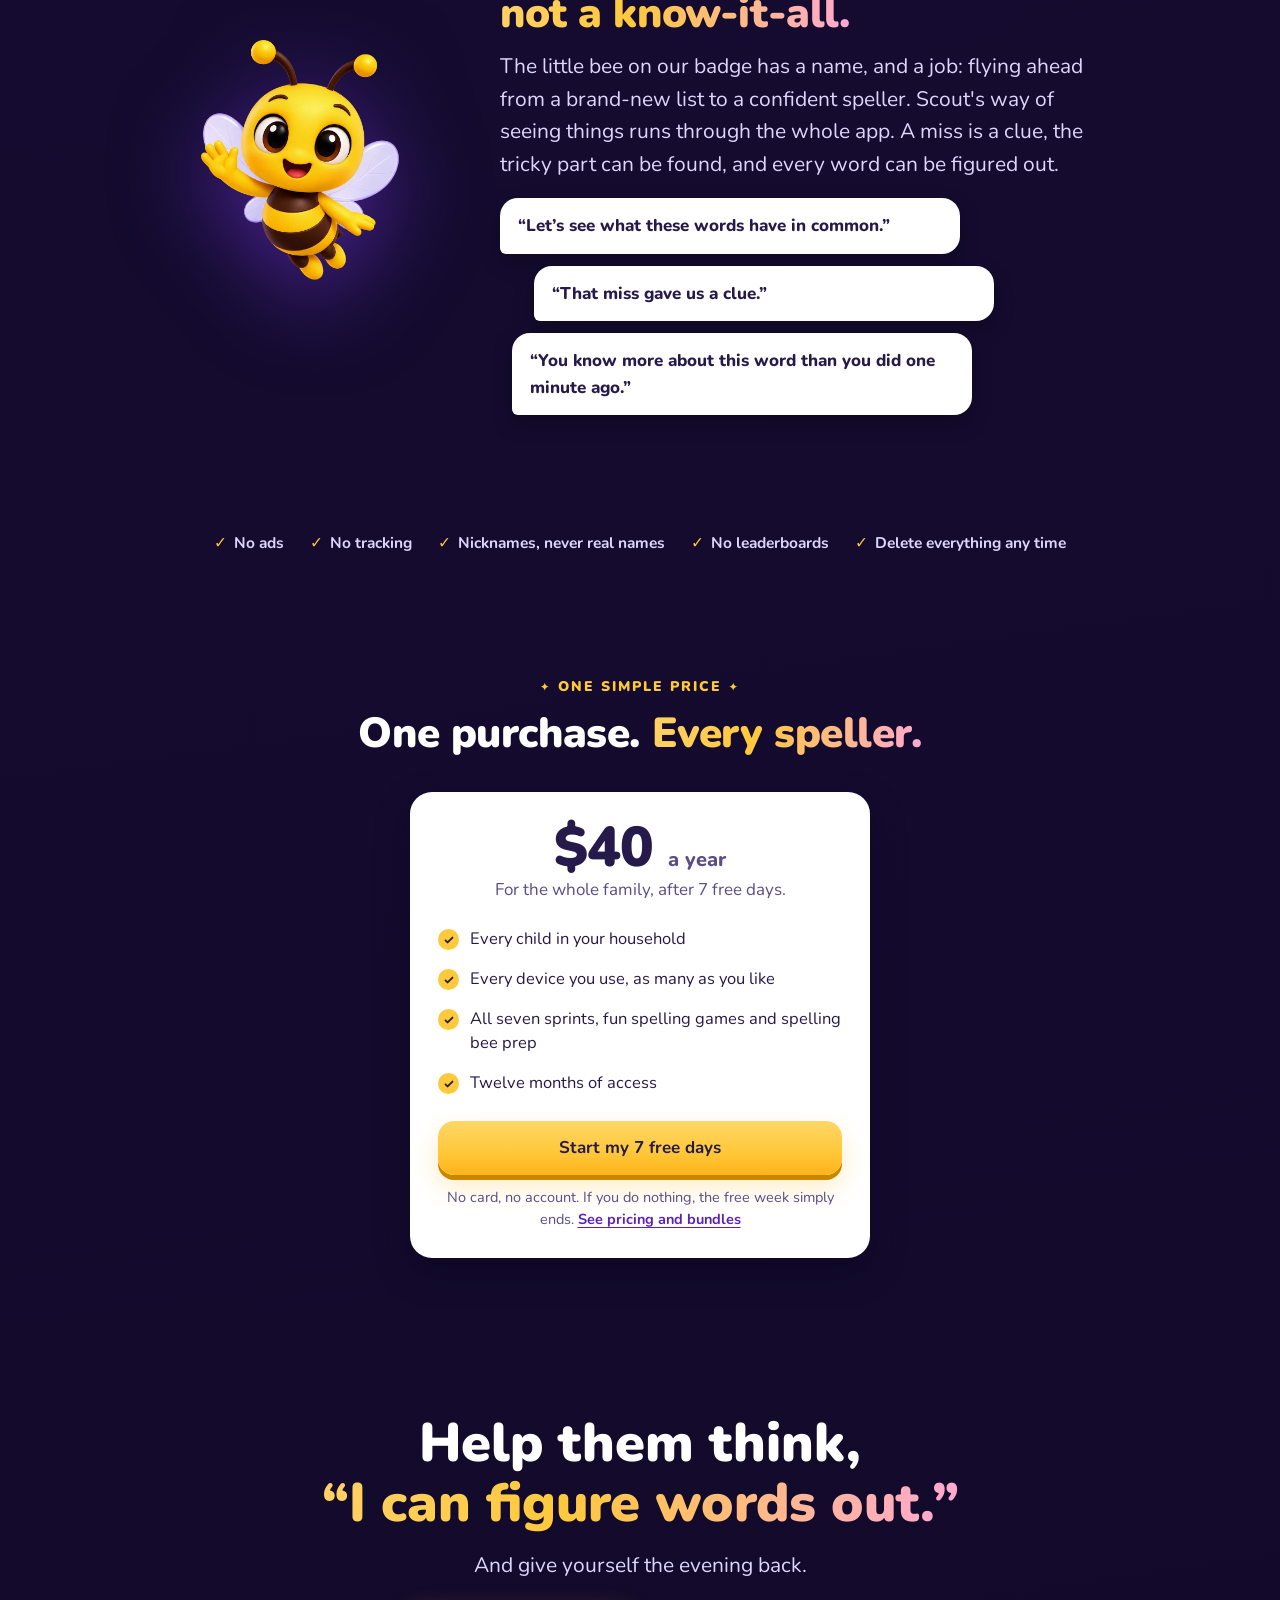
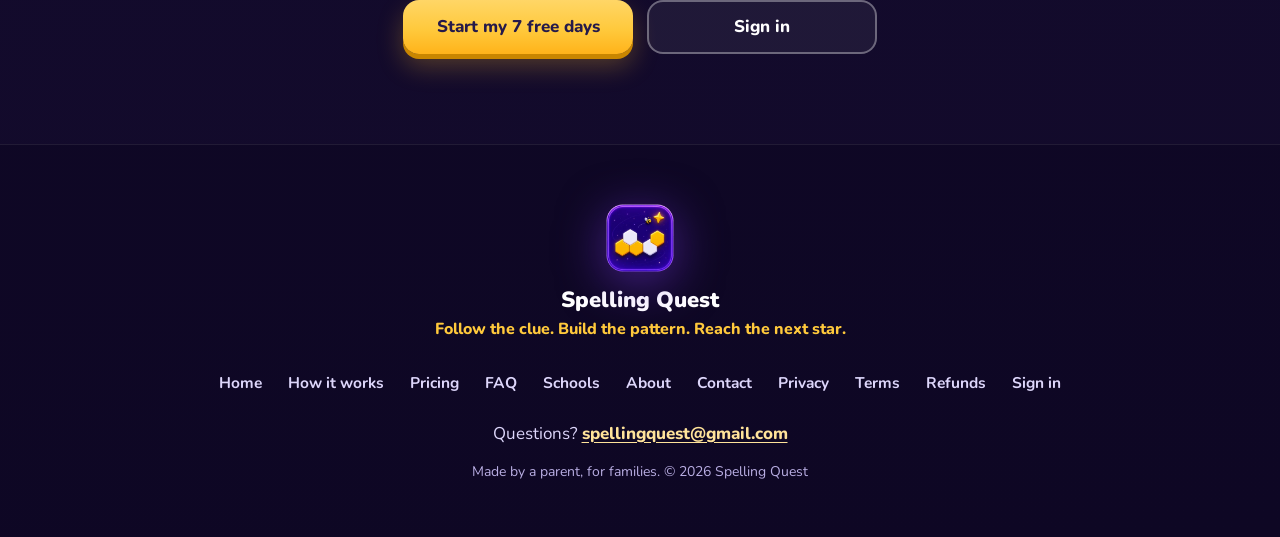
==== commit b3465201: "Home and llms.txt: sprints instead of stages everywhere Co-Authored-By: Claude Opus 5.5 <noreply@ant" ====
--- a/index.html
+++ b/index.html
@@ -31,7 +31,7 @@
 <link rel="preconnect" href="https://fonts.gstatic.com" crossorigin>
 <link rel="stylesheet" href="https://fonts.googleapis.com/css2?family=Nunito:wght@700;800;900&display=swap" media="print" onload="this.media='all'">
 <noscript><link rel="stylesheet" href="https://fonts.googleapis.com/css2?family=Nunito:wght@700;800;900&display=swap"></noscript>
-<link rel="stylesheet" href="site.css?v=3">
+<link rel="stylesheet" href="site.css?v=4">
 <script type="application/ld+json">{"@context": "https://schema.org", "@type": "Organization", "name": "Spelling Quest", "url": "https://spellingquest.github.io/", "logo": "https://spellingquest.github.io/icon-512.png", "email": "spellingquest@gmail.com"}</script>
 <script type="application/ld+json">{"@context": "https://schema.org", "@type": "SoftwareApplication", "name": "Spelling Quest", "applicationCategory": "EducationalApplication", "operatingSystem": "Web browser (iPad, iPhone, Android, laptop)", "description": "Spelling practice built from the list your child brought home this week. It finds the patterns, builds a short daily route to test day, and brings tricky words back until they stick.", "url": "https://spellingquest.github.io/", "offers": {"@type": "Offer", "price": "40.00", "priceCurrency": "USD", "description": "Twelve months for the whole family, every device. Seven free days first."}}</script>
 </head>
@@ -211,19 +211,19 @@
   <div class="wrap">
     <div class="section-head">
       <p class="eyebrow">The quest</p>
-      <h2>Seven stages, <span class="hl">one confident speller.</span></h2>
-      <p class="lede">Each stage practices the same words a different way, from hearing them for the first time
+      <h2>Seven sprints, <span class="hl">one confident speller.</span></h2>
+      <p class="lede">Each sprint practices the same words a different way, from hearing them for the first time
         to spelling them from memory. Scout turns them into daily sprints across the nights you have, so a
-        short week never skips a stage.</p>
-    </div>
-    <ol class="hive" aria-label="The seven stages">
-      <li class="cell c1"><div class="in"><!-- STAGE ART 1 --><div class="em" aria-hidden="true">👂</div><div class="n">Stage 1</div><h3>Meet the Words</h3><p>Hear them aloud and learn the pattern</p></div></li>
-      <li class="cell c2"><div class="in"><!-- STAGE ART 2 --><div class="em" aria-hidden="true">🧩</div><div class="n">Stage 2</div><h3>Sound Out &amp; Build</h3><p>Hear each sound, then build the word</p></div></li>
-      <li class="cell c3"><div class="in"><!-- STAGE ART 3 --><div class="em" aria-hidden="true">✏️</div><div class="n">Stage 3</div><h3>Missing Letters</h3><p>Fill in the gaps</p></div></li>
-      <li class="cell c4"><div class="in"><!-- STAGE ART 4 --><div class="em" aria-hidden="true">🐝</div><div class="n">Stage 4</div><h3>Spelling Bee</h3><p>Spell it from memory by tapping or typing</p></div></li>
-      <li class="cell c5"><div class="in"><!-- STAGE ART 5 --><div class="em" aria-hidden="true">🎮</div><div class="n">Stage 5</div><h3>Arcade</h3><p>Fun spelling games</p></div></li>
-      <li class="cell c6"><div class="in"><!-- STAGE ART 6 --><div class="em" aria-hidden="true">⚔️</div><div class="n">Stage 6</div><h3>Boss Battle</h3><p>Take on the tricky words</p></div></li>
-      <li class="cell c7"><div class="in"><!-- STAGE ART 7 --><div class="em" aria-hidden="true">🏆</div><div class="n">Stage 7</div><h3>Champion Quiz</h3><p>The final challenge. Earn a badge!</p></div></li>
+        short week never skips a sprint.</p>
+    </div>
+    <ol class="hive" aria-label="The seven sprints">
+      <li class="cell c1"><div class="in"><!-- STAGE ART 1 --><div class="em" aria-hidden="true">👂</div><div class="n">Sprint 1</div><h3>Meet the Words</h3><p>Hear them aloud and learn the pattern</p></div></li>
+      <li class="cell c2"><div class="in"><!-- STAGE ART 2 --><div class="em" aria-hidden="true">🧩</div><div class="n">Sprint 2</div><h3>Sound Out &amp; Build</h3><p>Hear each sound, then build the word</p></div></li>
+      <li class="cell c3"><div class="in"><!-- STAGE ART 3 --><div class="em" aria-hidden="true">✏️</div><div class="n">Sprint 3</div><h3>Missing Letters</h3><p>Fill in the gaps</p></div></li>
+      <li class="cell c4"><div class="in"><!-- STAGE ART 4 --><div class="em" aria-hidden="true">🐝</div><div class="n">Sprint 4</div><h3>Spelling Bee</h3><p>Spell it from memory by tapping or typing</p></div></li>
+      <li class="cell c5"><div class="in"><!-- STAGE ART 5 --><div class="em" aria-hidden="true">🎮</div><div class="n">Sprint 5</div><h3>Arcade</h3><p>Fun spelling games</p></div></li>
+      <li class="cell c6"><div class="in"><!-- STAGE ART 6 --><div class="em" aria-hidden="true">⚔️</div><div class="n">Sprint 6</div><h3>Boss Battle</h3><p>Take on the tricky words</p></div></li>
+      <li class="cell c7"><div class="in"><!-- STAGE ART 7 --><div class="em" aria-hidden="true">🏆</div><div class="n">Sprint 7</div><h3>Champion Quiz</h3><p>The final challenge. Earn a badge!</p></div></li>
     </ol>
   </div>
 </section>
@@ -268,7 +268,7 @@
         <p class="lede">Your child practices on the iPad; you peek from your phone. The Grown-up Zone shows
           each child's progress, without you having to sit beside them.</p>
         <ul class="ticks on-night">
-          <li>Which stages are done this week, with stars and streaks</li>
+          <li>Which sprints are done this week, with stars and streaks</li>
           <li>The words to revisit, so you know exactly where they need help</li>
           <li>Earlier weeks, at a glance</li>
           <li>Spelling bee countdown and how many words are mastered</li>
@@ -280,9 +280,9 @@
         <div class="mock-head"><span class="av" aria-hidden="true">🦊</span><div><b>Sam</b>
           <span>Level 4 · 42 stars · 🔥 4-day streak</span></div></div>
         <span class="label-sm" style="color:var(--brand)">This week: long vowel teams</span>
-        <div class="mock-stages" aria-label="5 of 7 stages done">
+        <div class="mock-stages" aria-label="5 of 7 sprints done">
           <i class="done"></i><i class="done"></i><i class="done"></i><i class="done"></i><i class="done"></i><i></i><i></i>
-          <span>5 of 7 stages</span>
+          <span>5 of 7 sprints</span>
         </div>
         <div class="mock-row"><b>Words to revisit</b><span class="chips"><em>bright</em><em>stay</em></span></div>
         <div class="mock-row"><b>🐝 Spelling bee</b><span>18 of 60 mastered · 21 days to go</span></div>
@@ -361,7 +361,7 @@
       <ul class="ticks" style="text-align:left">
         <li>Every child in your household</li>
         <li>Every device you use, as many as you like</li>
-        <li>All seven stages, fun spelling games and spelling bee prep</li>
+        <li>All seven sprints, fun spelling games and spelling bee prep</li>
         <li>Twelve months of access</li>
       </ul>
       <a class="btn" href="app/#start=trial" style="width:100%">Start my 7 free days</a>
--- a/site.css
+++ b/site.css
@@ -511,3 +511,6 @@
 .card .bar{height:10px;border-radius:99px;background:#ece6fb;overflow:hidden;margin:4px 0 12px}
 .card .bar i{display:block;height:100%;background:linear-gradient(90deg,#a855f7,#7c3aed)}
 @media (max-width:860px){ .checkin{grid-template-columns:1fr;gap:26px} }
+
+/* bold text inside white FAQ answers (they aren't .card, so they need their own ink) */
+details.q b,details.q strong{color:var(--ink)}
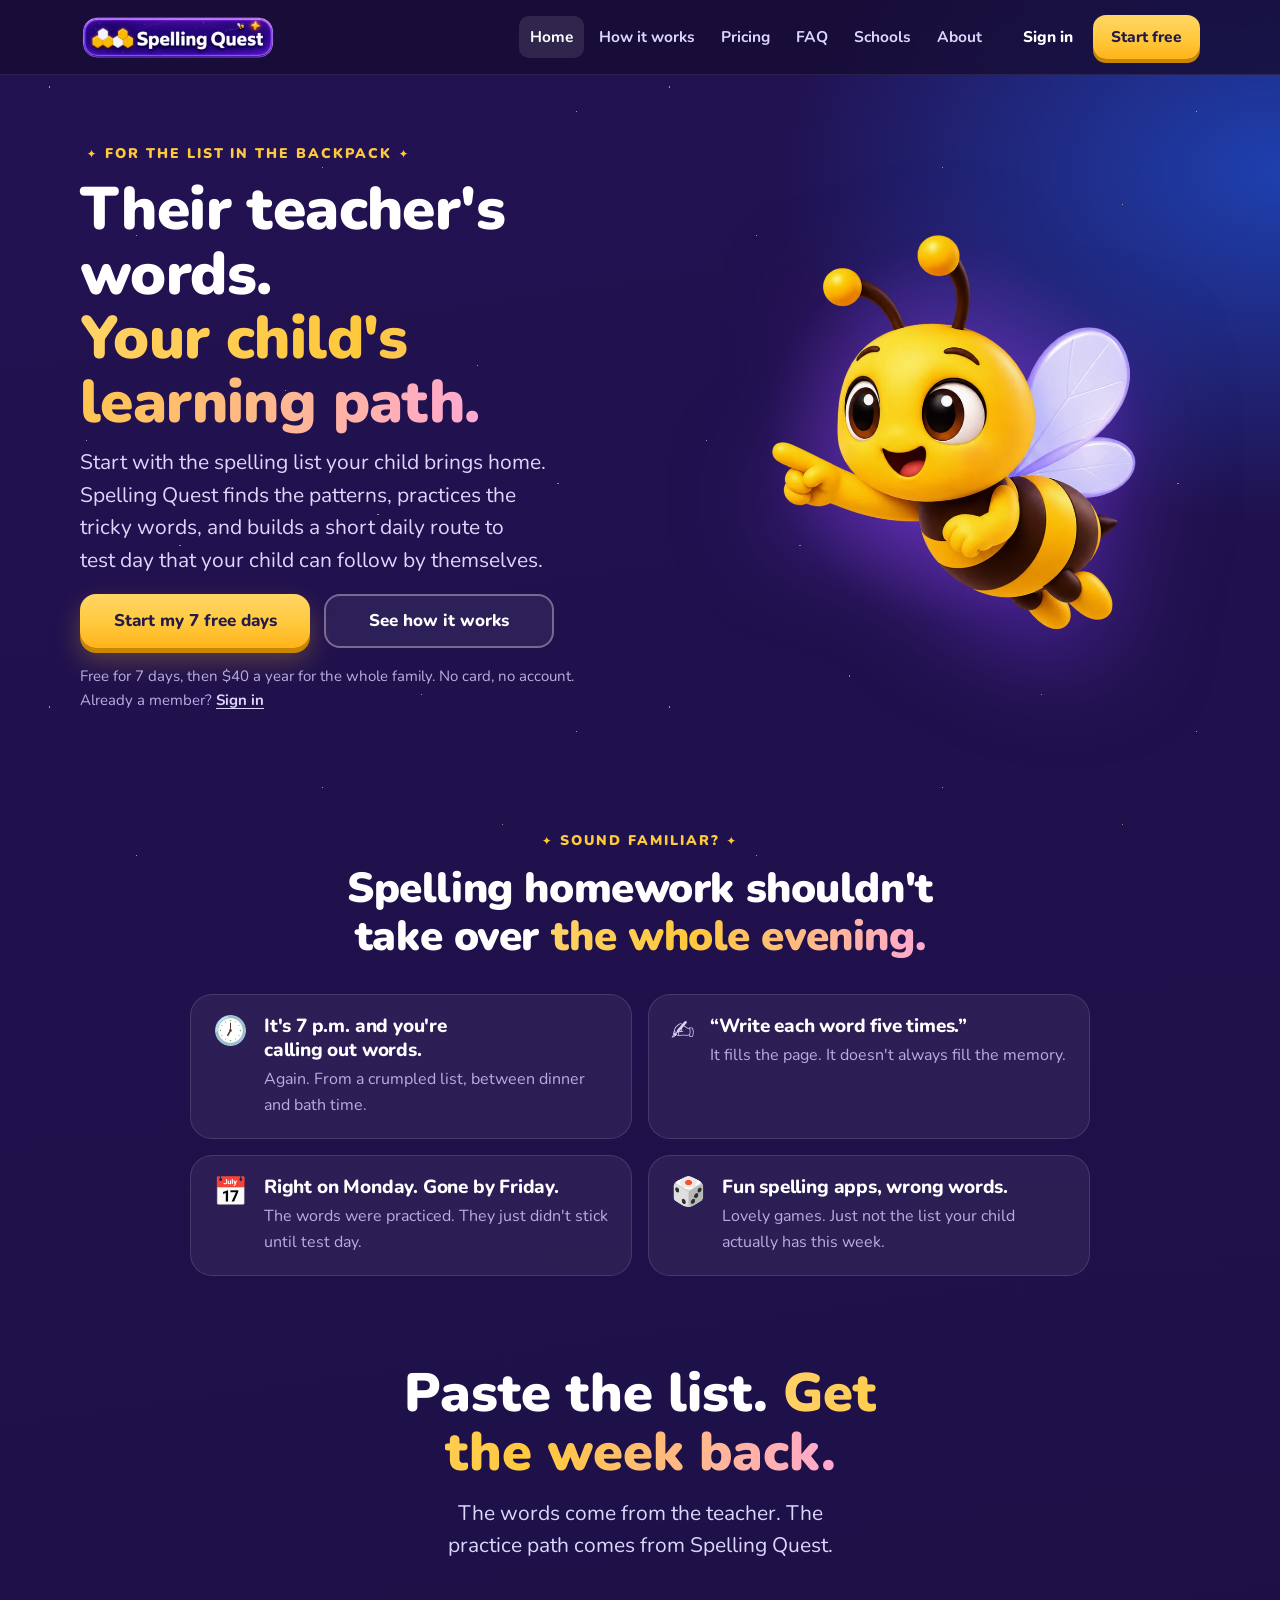
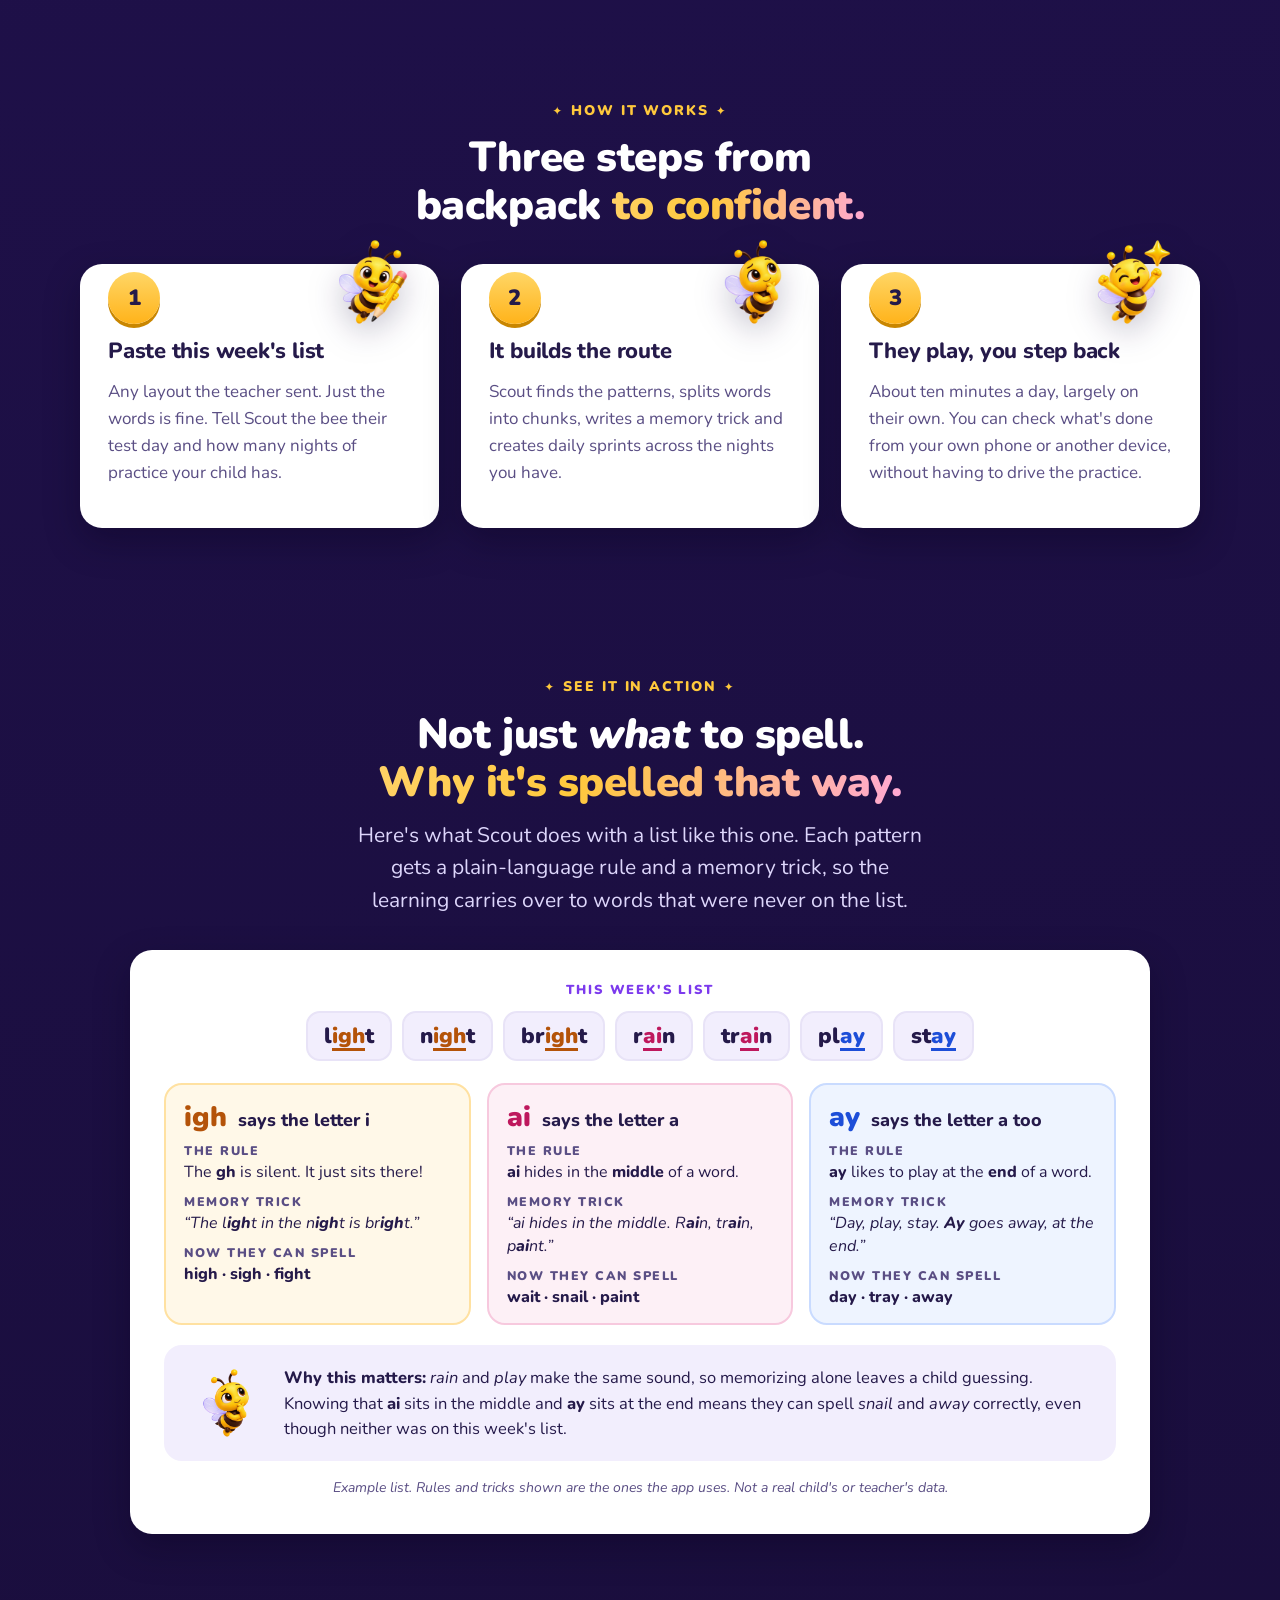
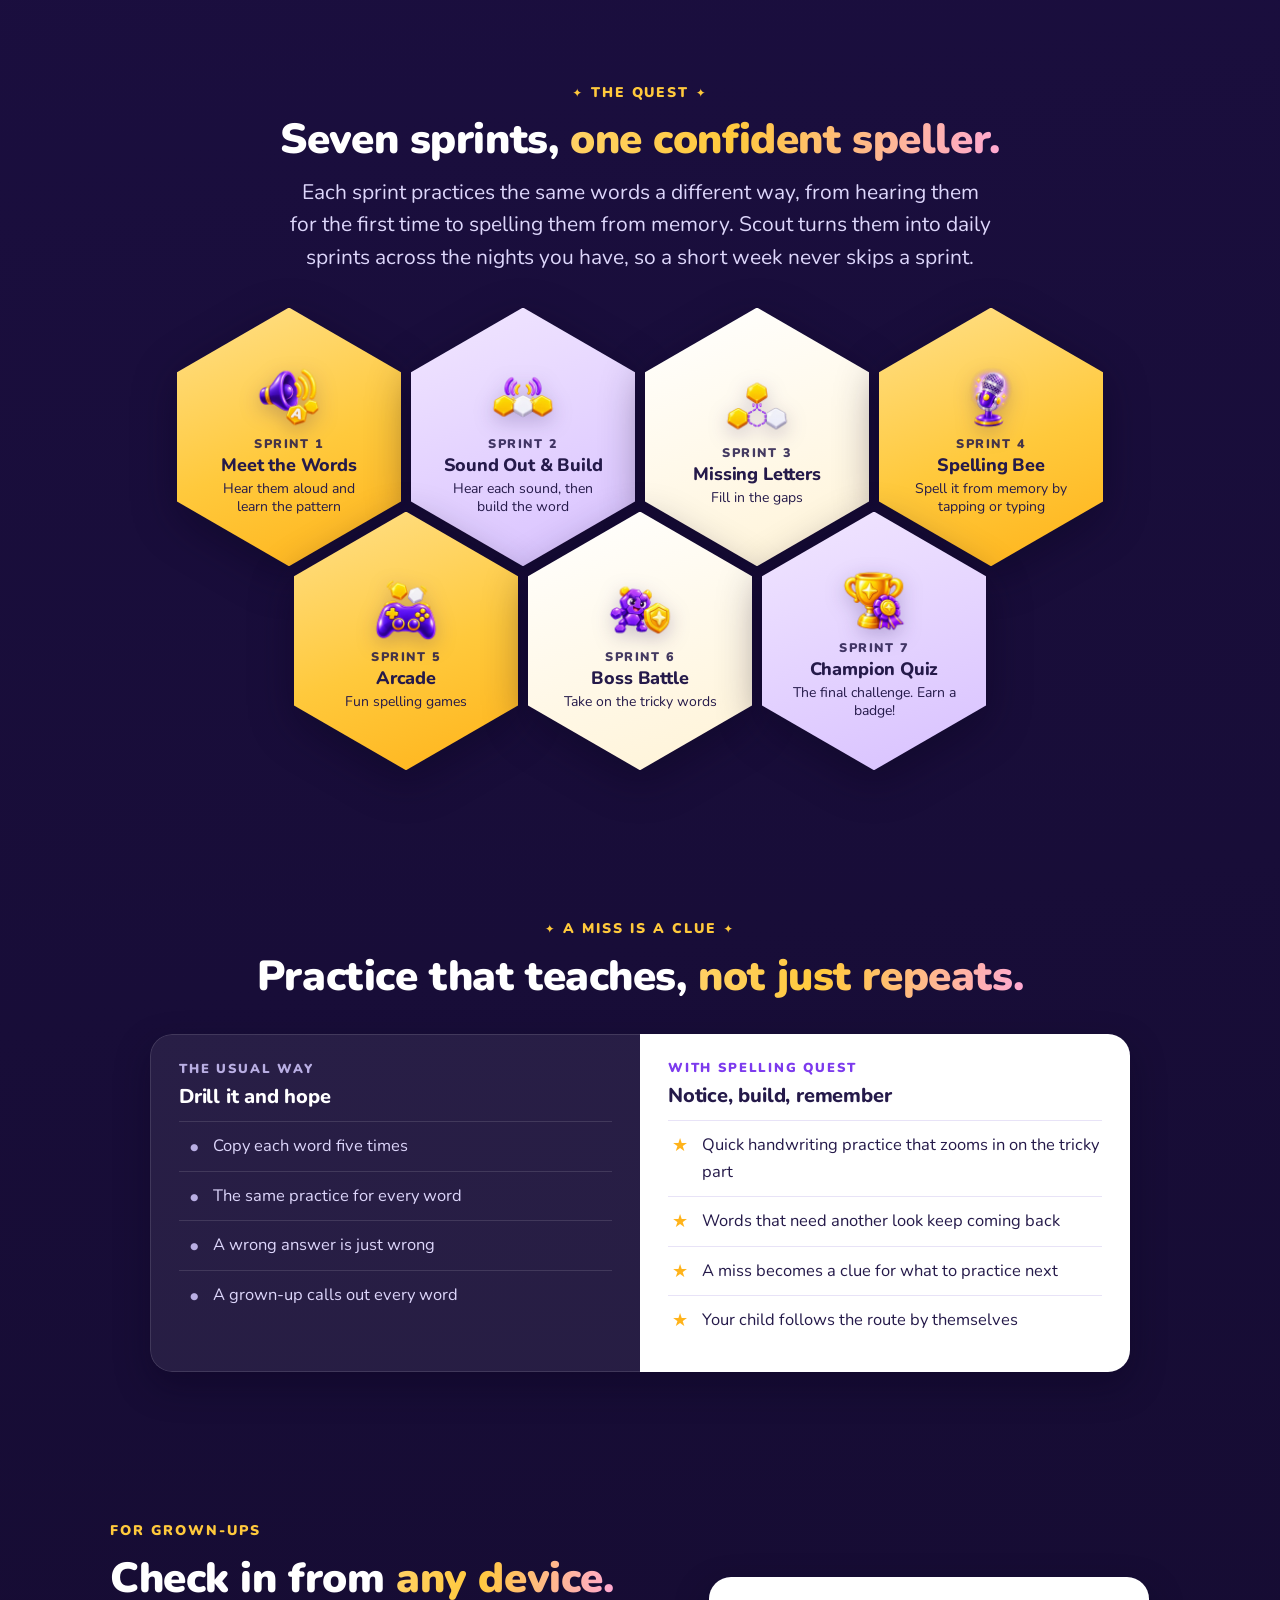
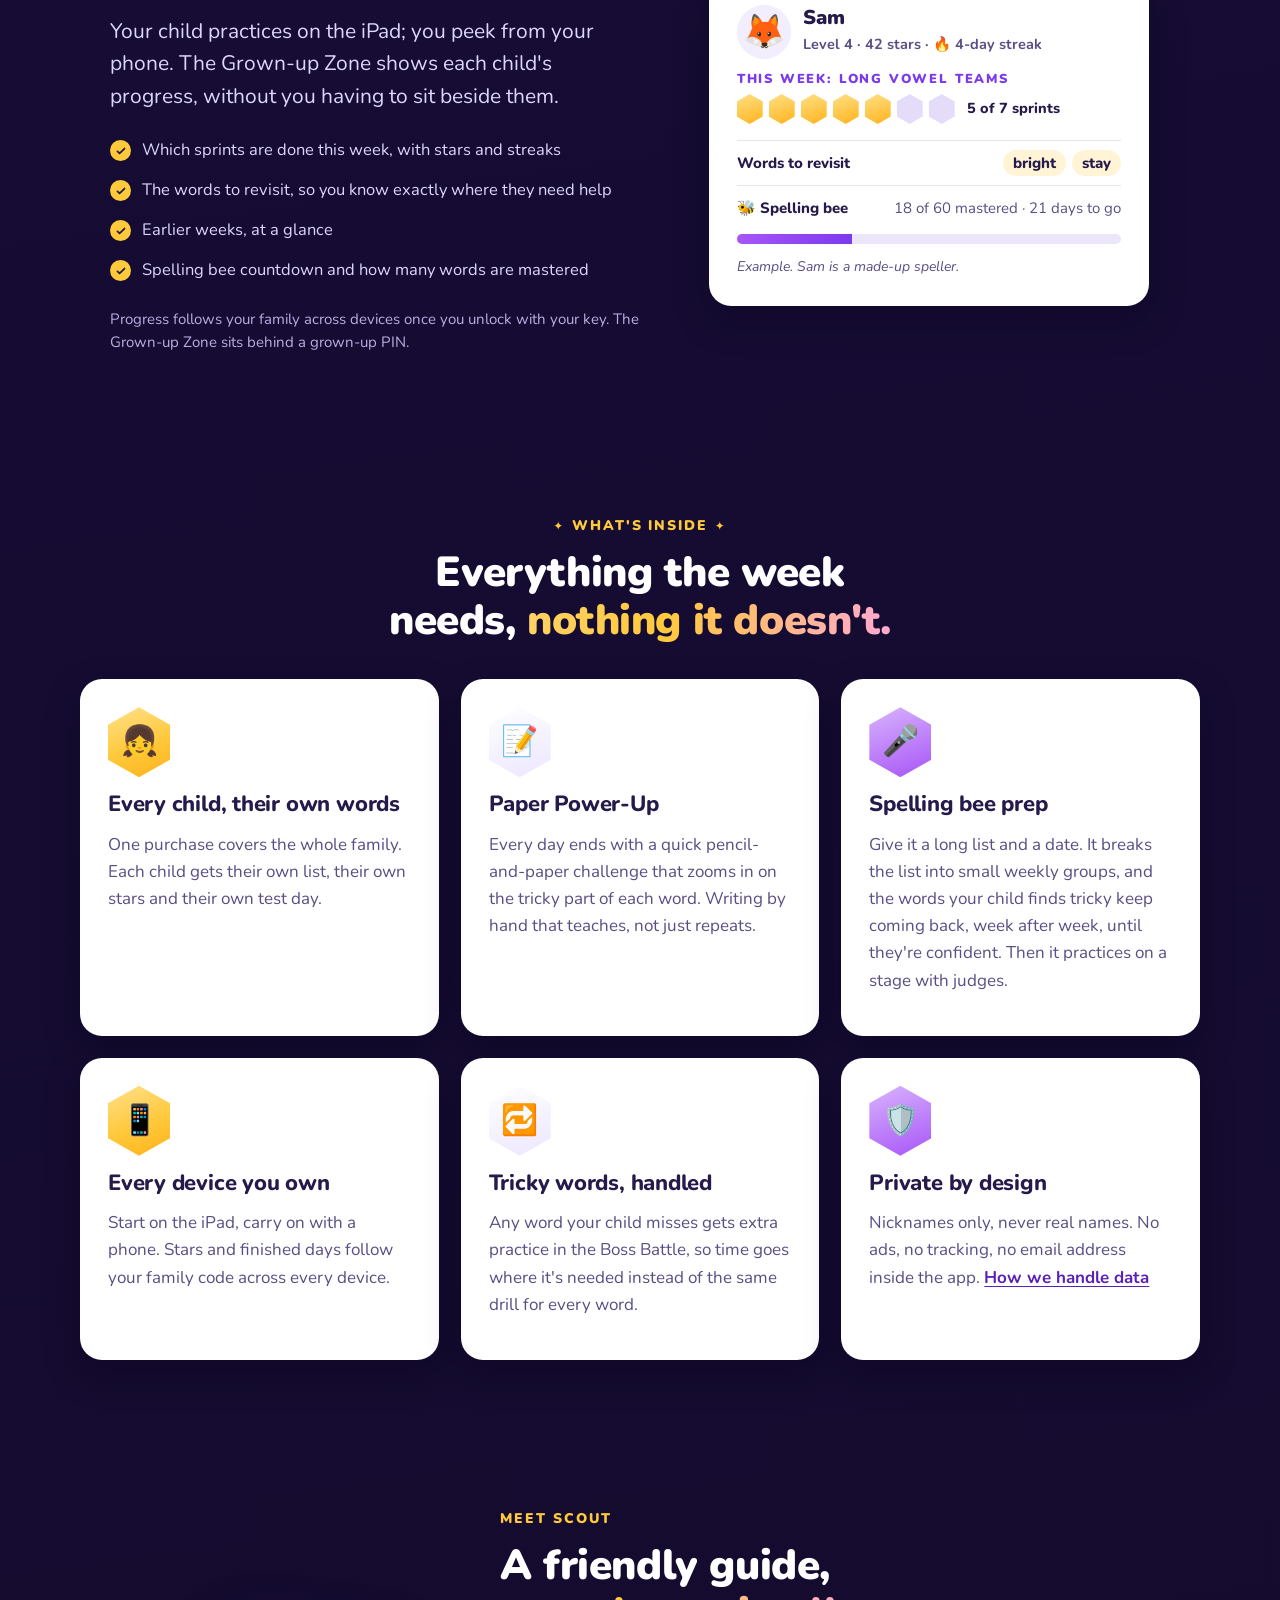
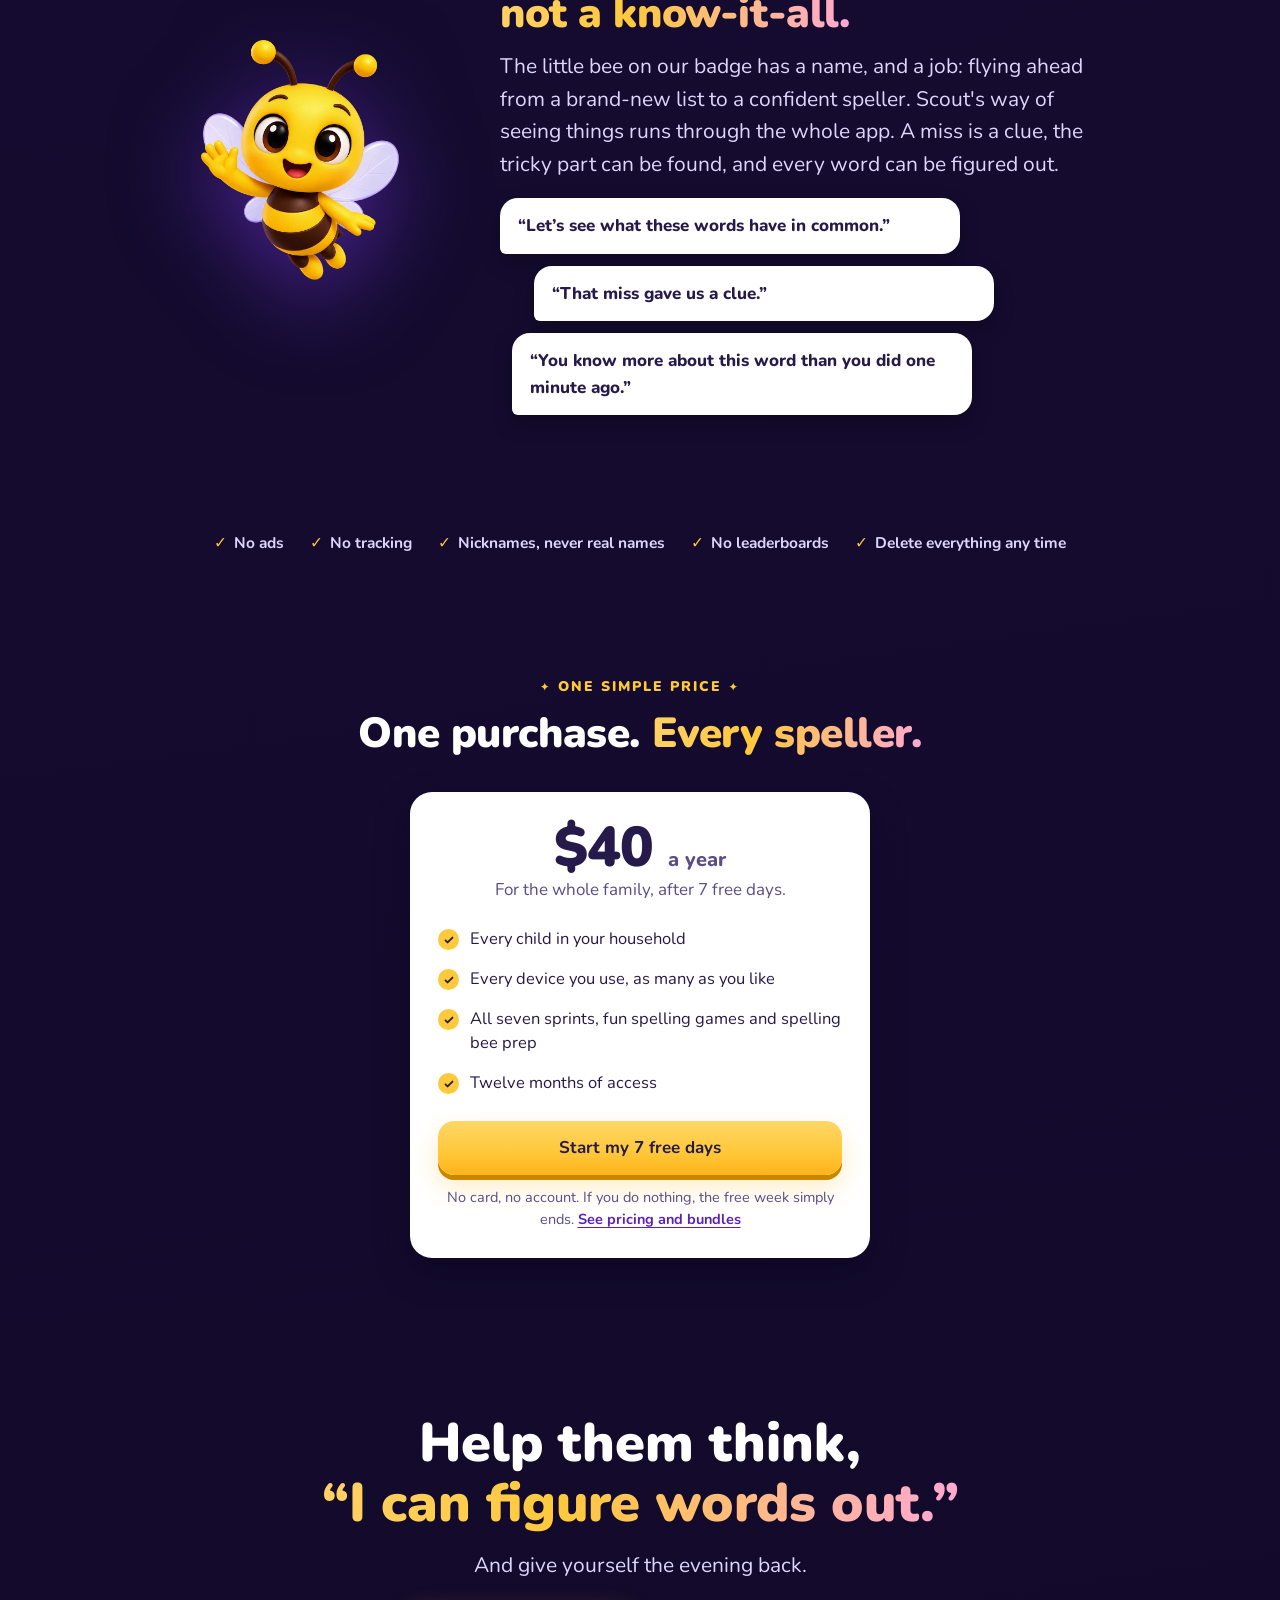
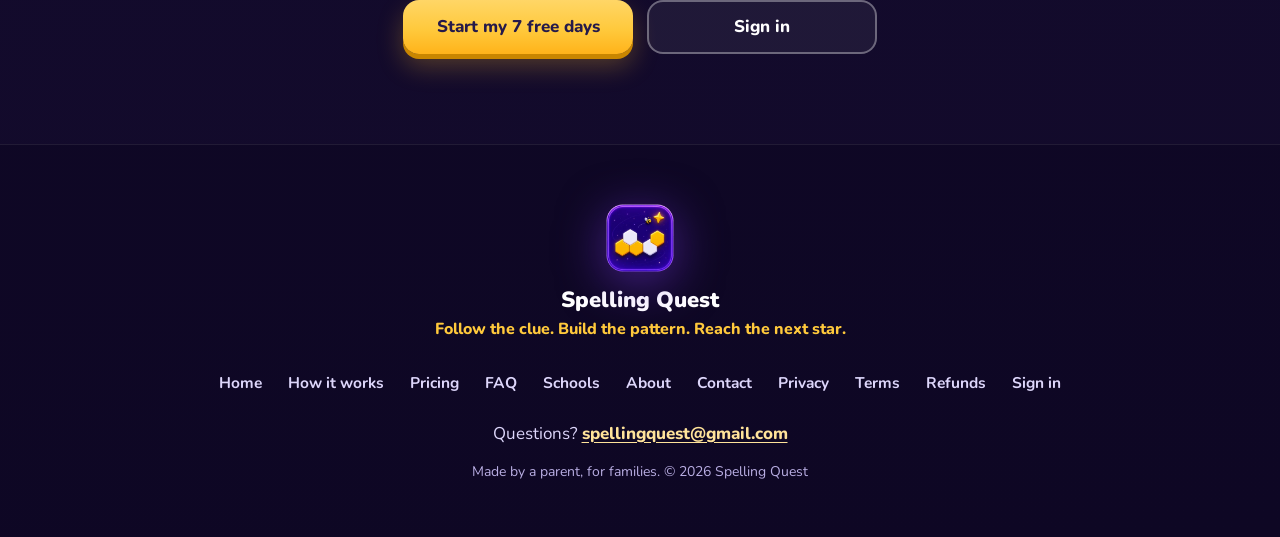
==== commit 61b4f8b3: "Sprint icons on the website honeycomb and in the app; Scout's honeycomb door on Sign in Co-Authored-" ====
--- a/index.html
+++ b/index.html
@@ -31,7 +31,7 @@
 <link rel="preconnect" href="https://fonts.gstatic.com" crossorigin>
 <link rel="stylesheet" href="https://fonts.googleapis.com/css2?family=Nunito:wght@700;800;900&display=swap" media="print" onload="this.media='all'">
 <noscript><link rel="stylesheet" href="https://fonts.googleapis.com/css2?family=Nunito:wght@700;800;900&display=swap"></noscript>
-<link rel="stylesheet" href="site.css?v=4">
+<link rel="stylesheet" href="site.css?v=5">
 <script type="application/ld+json">{"@context": "https://schema.org", "@type": "Organization", "name": "Spelling Quest", "url": "https://spellingquest.github.io/", "logo": "https://spellingquest.github.io/icon-512.png", "email": "spellingquest@gmail.com"}</script>
 <script type="application/ld+json">{"@context": "https://schema.org", "@type": "SoftwareApplication", "name": "Spelling Quest", "applicationCategory": "EducationalApplication", "operatingSystem": "Web browser (iPad, iPhone, Android, laptop)", "description": "Spelling practice built from the list your child brought home this week. It finds the patterns, builds a short daily route to test day, and brings tricky words back until they stick.", "url": "https://spellingquest.github.io/", "offers": {"@type": "Offer", "price": "40.00", "priceCurrency": "USD", "description": "Twelve months for the whole family, every device. Seven free days first."}}</script>
 </head>
@@ -217,13 +217,13 @@
         short week never skips a sprint.</p>
     </div>
     <ol class="hive" aria-label="The seven sprints">
-      <li class="cell c1"><div class="in"><!-- STAGE ART 1 --><div class="em" aria-hidden="true">👂</div><div class="n">Sprint 1</div><h3>Meet the Words</h3><p>Hear them aloud and learn the pattern</p></div></li>
-      <li class="cell c2"><div class="in"><!-- STAGE ART 2 --><div class="em" aria-hidden="true">🧩</div><div class="n">Sprint 2</div><h3>Sound Out &amp; Build</h3><p>Hear each sound, then build the word</p></div></li>
-      <li class="cell c3"><div class="in"><!-- STAGE ART 3 --><div class="em" aria-hidden="true">✏️</div><div class="n">Sprint 3</div><h3>Missing Letters</h3><p>Fill in the gaps</p></div></li>
-      <li class="cell c4"><div class="in"><!-- STAGE ART 4 --><div class="em" aria-hidden="true">🐝</div><div class="n">Sprint 4</div><h3>Spelling Bee</h3><p>Spell it from memory by tapping or typing</p></div></li>
-      <li class="cell c5"><div class="in"><!-- STAGE ART 5 --><div class="em" aria-hidden="true">🎮</div><div class="n">Sprint 5</div><h3>Arcade</h3><p>Fun spelling games</p></div></li>
-      <li class="cell c6"><div class="in"><!-- STAGE ART 6 --><div class="em" aria-hidden="true">⚔️</div><div class="n">Sprint 6</div><h3>Boss Battle</h3><p>Take on the tricky words</p></div></li>
-      <li class="cell c7"><div class="in"><!-- STAGE ART 7 --><div class="em" aria-hidden="true">🏆</div><div class="n">Sprint 7</div><h3>Champion Quiz</h3><p>The final challenge. Earn a badge!</p></div></li>
+      <li class="cell c1 gold"><div class="in"><img class="sprint-ico" src="img/sprint-1.webp" alt="" width="320" height="320" loading="lazy"><div class="n">Sprint 1</div><h3>Meet the Words</h3><p>Hear them aloud and learn the pattern</p></div></li>
+      <li class="cell c2 lilac"><div class="in"><img class="sprint-ico" src="img/sprint-2.webp" alt="" width="320" height="320" loading="lazy"><div class="n">Sprint 2</div><h3>Sound Out &amp; Build</h3><p>Hear each sound, then build the word</p></div></li>
+      <li class="cell c3 cream"><div class="in"><img class="sprint-ico" src="img/sprint-3.webp" alt="" width="320" height="320" loading="lazy"><div class="n">Sprint 3</div><h3>Missing Letters</h3><p>Fill in the gaps</p></div></li>
+      <li class="cell c4 gold"><div class="in"><img class="sprint-ico" src="img/sprint-4.webp" alt="" width="320" height="320" loading="lazy"><div class="n">Sprint 4</div><h3>Spelling Bee</h3><p>Spell it from memory by tapping or typing</p></div></li>
+      <li class="cell c5 gold"><div class="in"><img class="sprint-ico" src="img/sprint-5.webp" alt="" width="320" height="320" loading="lazy"><div class="n">Sprint 5</div><h3>Arcade</h3><p>Fun spelling games</p></div></li>
+      <li class="cell c6 cream"><div class="in"><img class="sprint-ico" src="img/sprint-6.webp" alt="" width="320" height="320" loading="lazy"><div class="n">Sprint 6</div><h3>Boss Battle</h3><p>Take on the tricky words</p></div></li>
+      <li class="cell c7 lilac"><div class="in"><img class="sprint-ico" src="img/sprint-7.webp" alt="" width="320" height="320" loading="lazy"><div class="n">Sprint 7</div><h3>Champion Quiz</h3><p>The final challenge. Earn a badge!</p></div></li>
     </ol>
   </div>
 </section>
--- a/site.css
+++ b/site.css
@@ -479,9 +479,11 @@
 .hive .n{font:900 12.5px/1 var(--font-head);letter-spacing:.12em;text-transform:uppercase;opacity:.85}
 .hive h3{font-size:18px;line-height:1.15;margin:5px 0 4px;color:var(--ink)}
 .hive p{font-size:14px;line-height:1.3;margin:0;color:var(--ink)}
-.hive .c1 .in,.hive .c4 .in,.hive .c7 .in{background:linear-gradient(160deg,#ffe08a,#ffc93c 55%,#ffb31a)}
-.hive .c2 .in,.hive .c5 .in{background:linear-gradient(160deg,#ffffff,#fff3d6)}
-.hive .c3 .in,.hive .c6 .in{background:linear-gradient(160deg,#f1e6ff,#d8c1ff)}
+.hive .gold .in{background:linear-gradient(160deg,#ffe08a,#ffc93c 55%,#ffb31a)}
+.hive .cream .in{background:linear-gradient(160deg,#ffffff,#fff3d6)}
+.hive .lilac .in{background:linear-gradient(160deg,#f1e6ff,#d8c1ff)}
+.hive .sprint-ico{width:78px;height:auto;margin-bottom:2px;filter:drop-shadow(0 6px 10px rgba(40,20,90,.25))}
+@media (max-width:1000px){ .hive .sprint-ico{width:64px} }
 @media (max-width:1000px){ .hive{--w:190px} .hive h3{font-size:16.5px} .hive p{font-size:14px} .hive .em{font-size:28px} }
 @media (max-width:840px){
   /* one zigzag column: each cell tucks into the one above, alternating left and right */
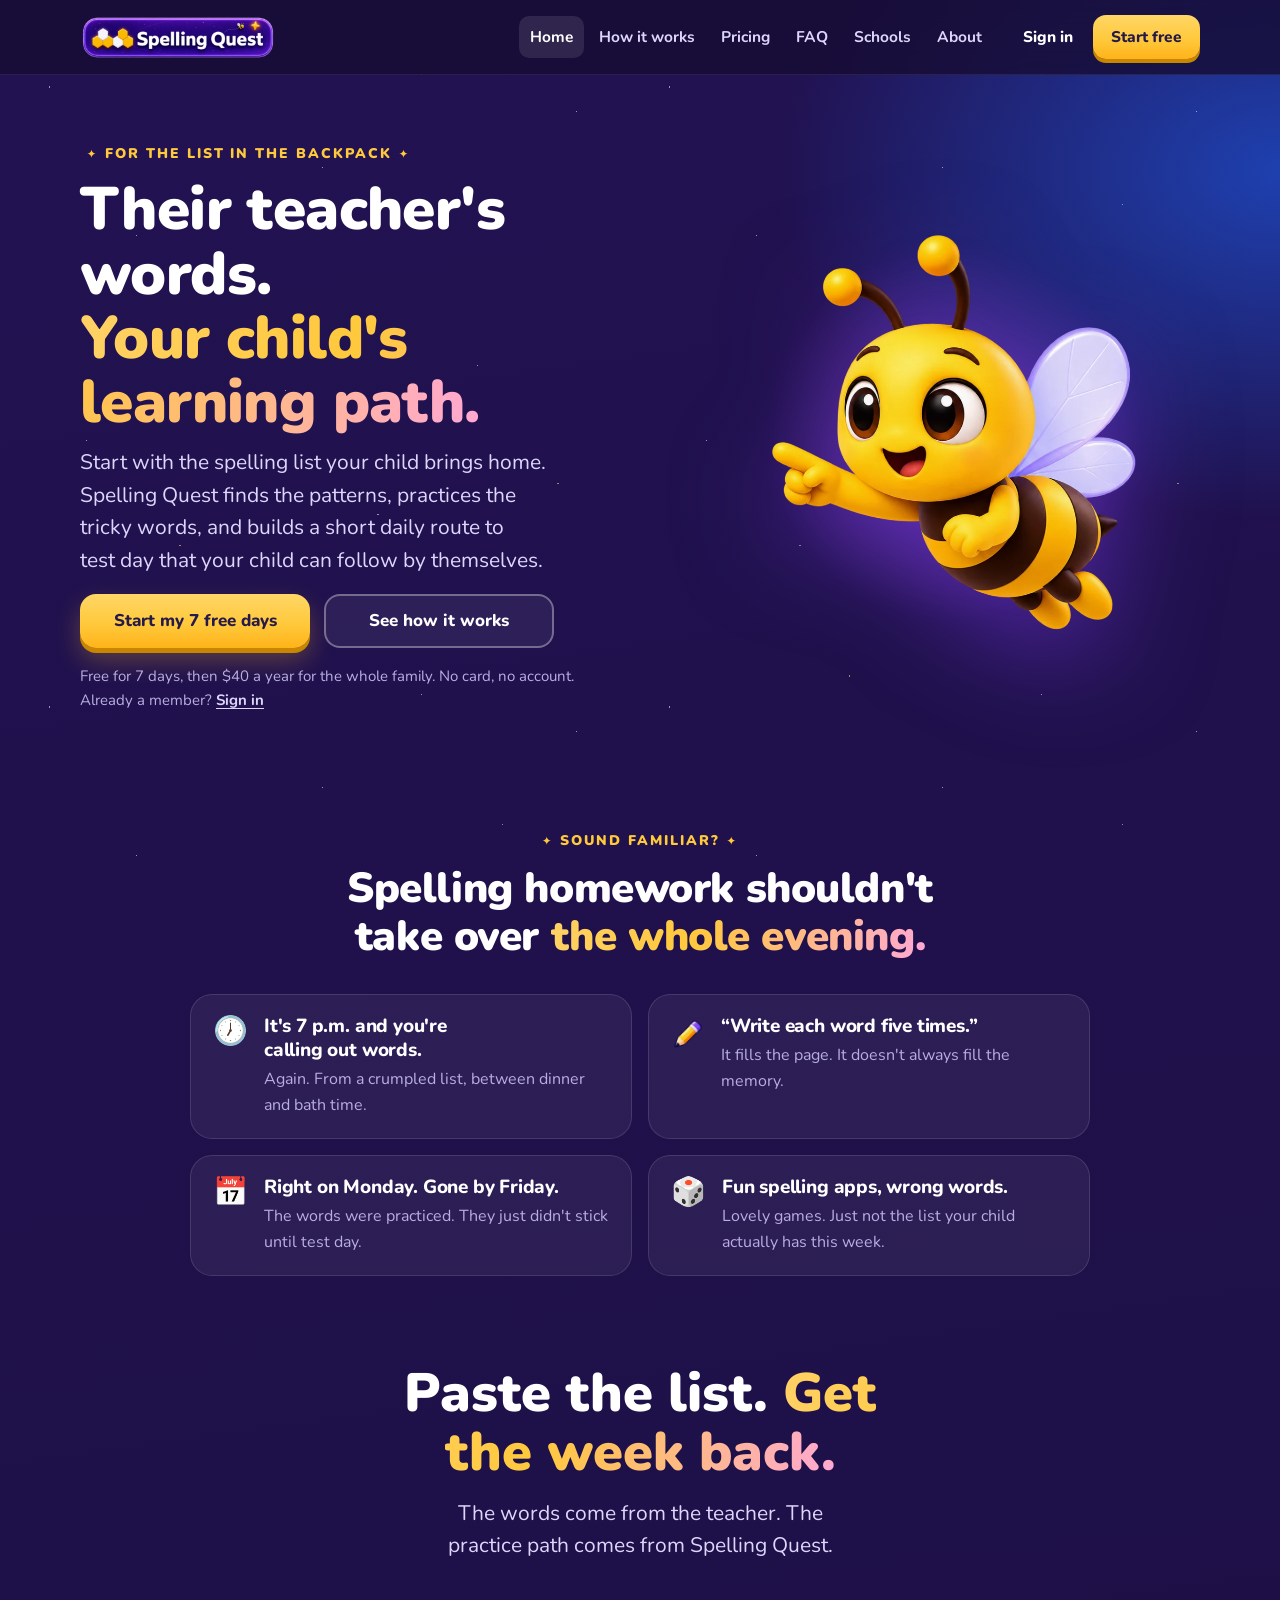
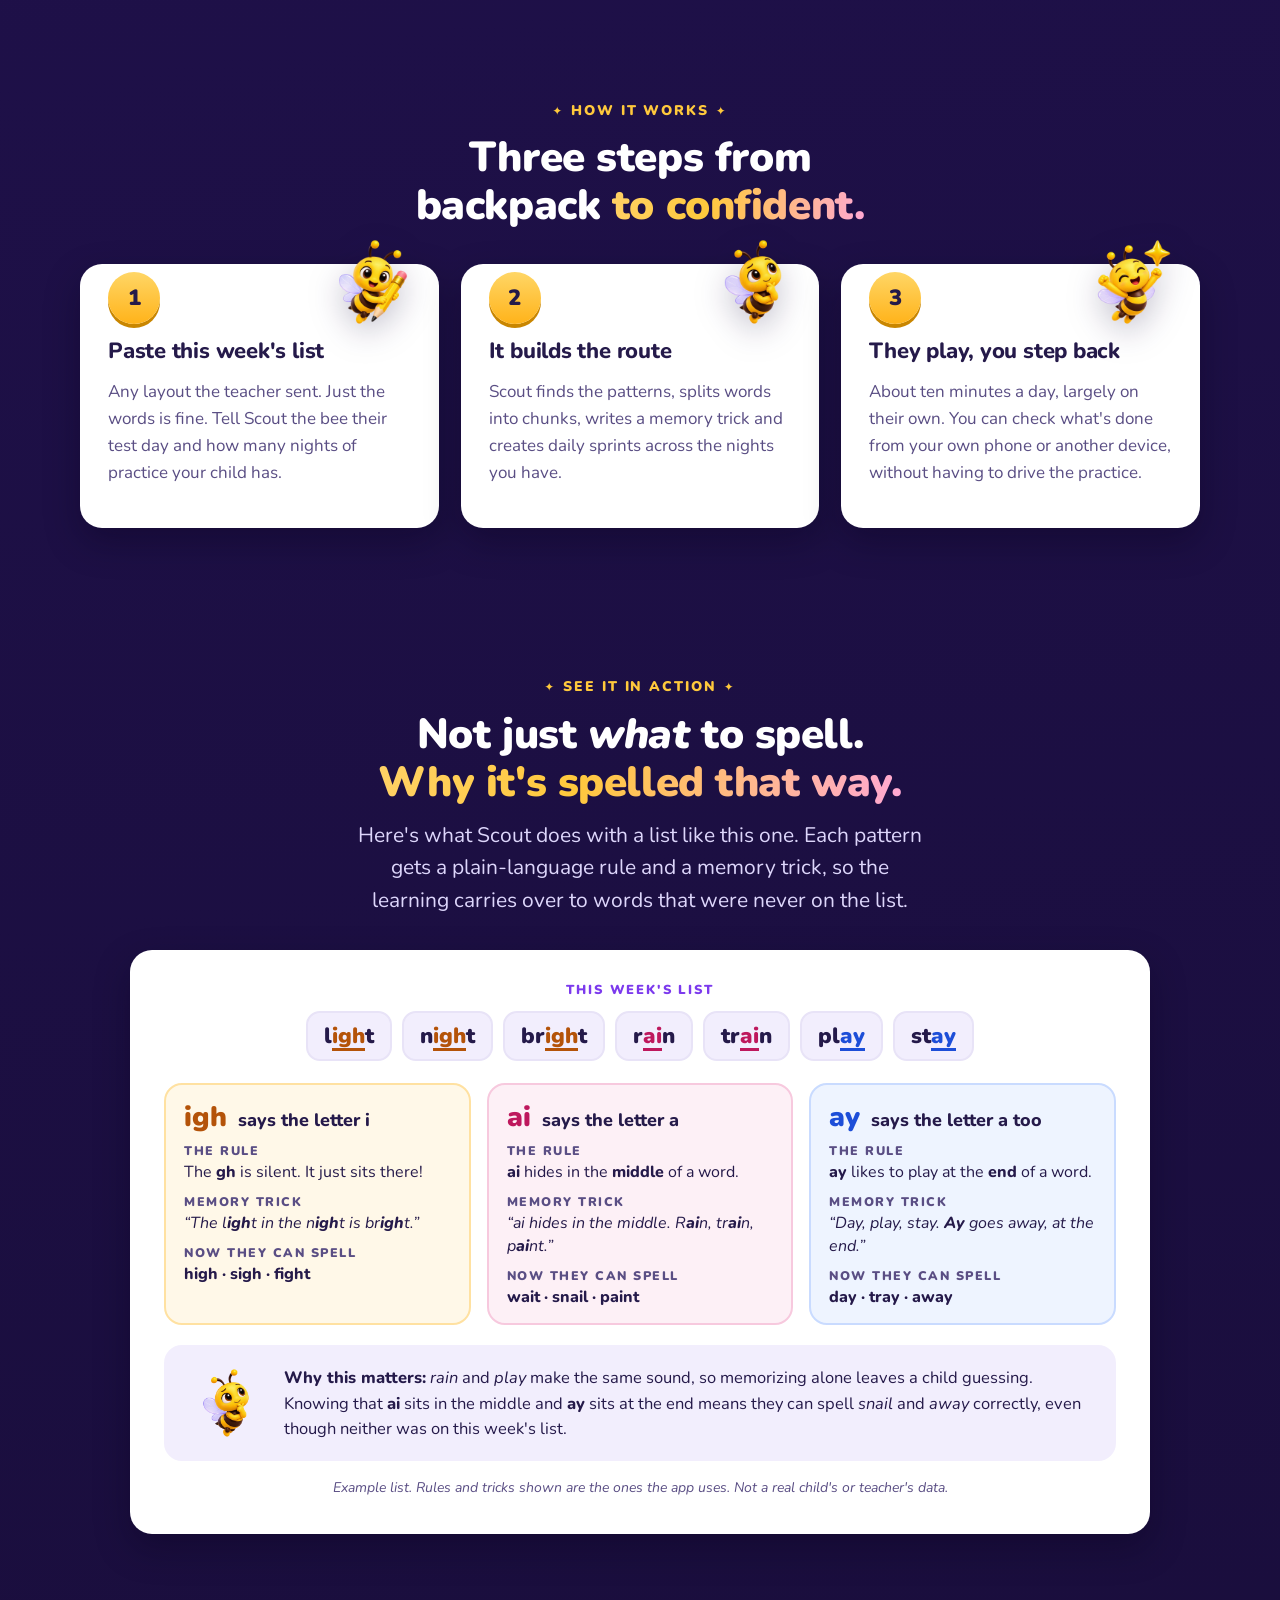
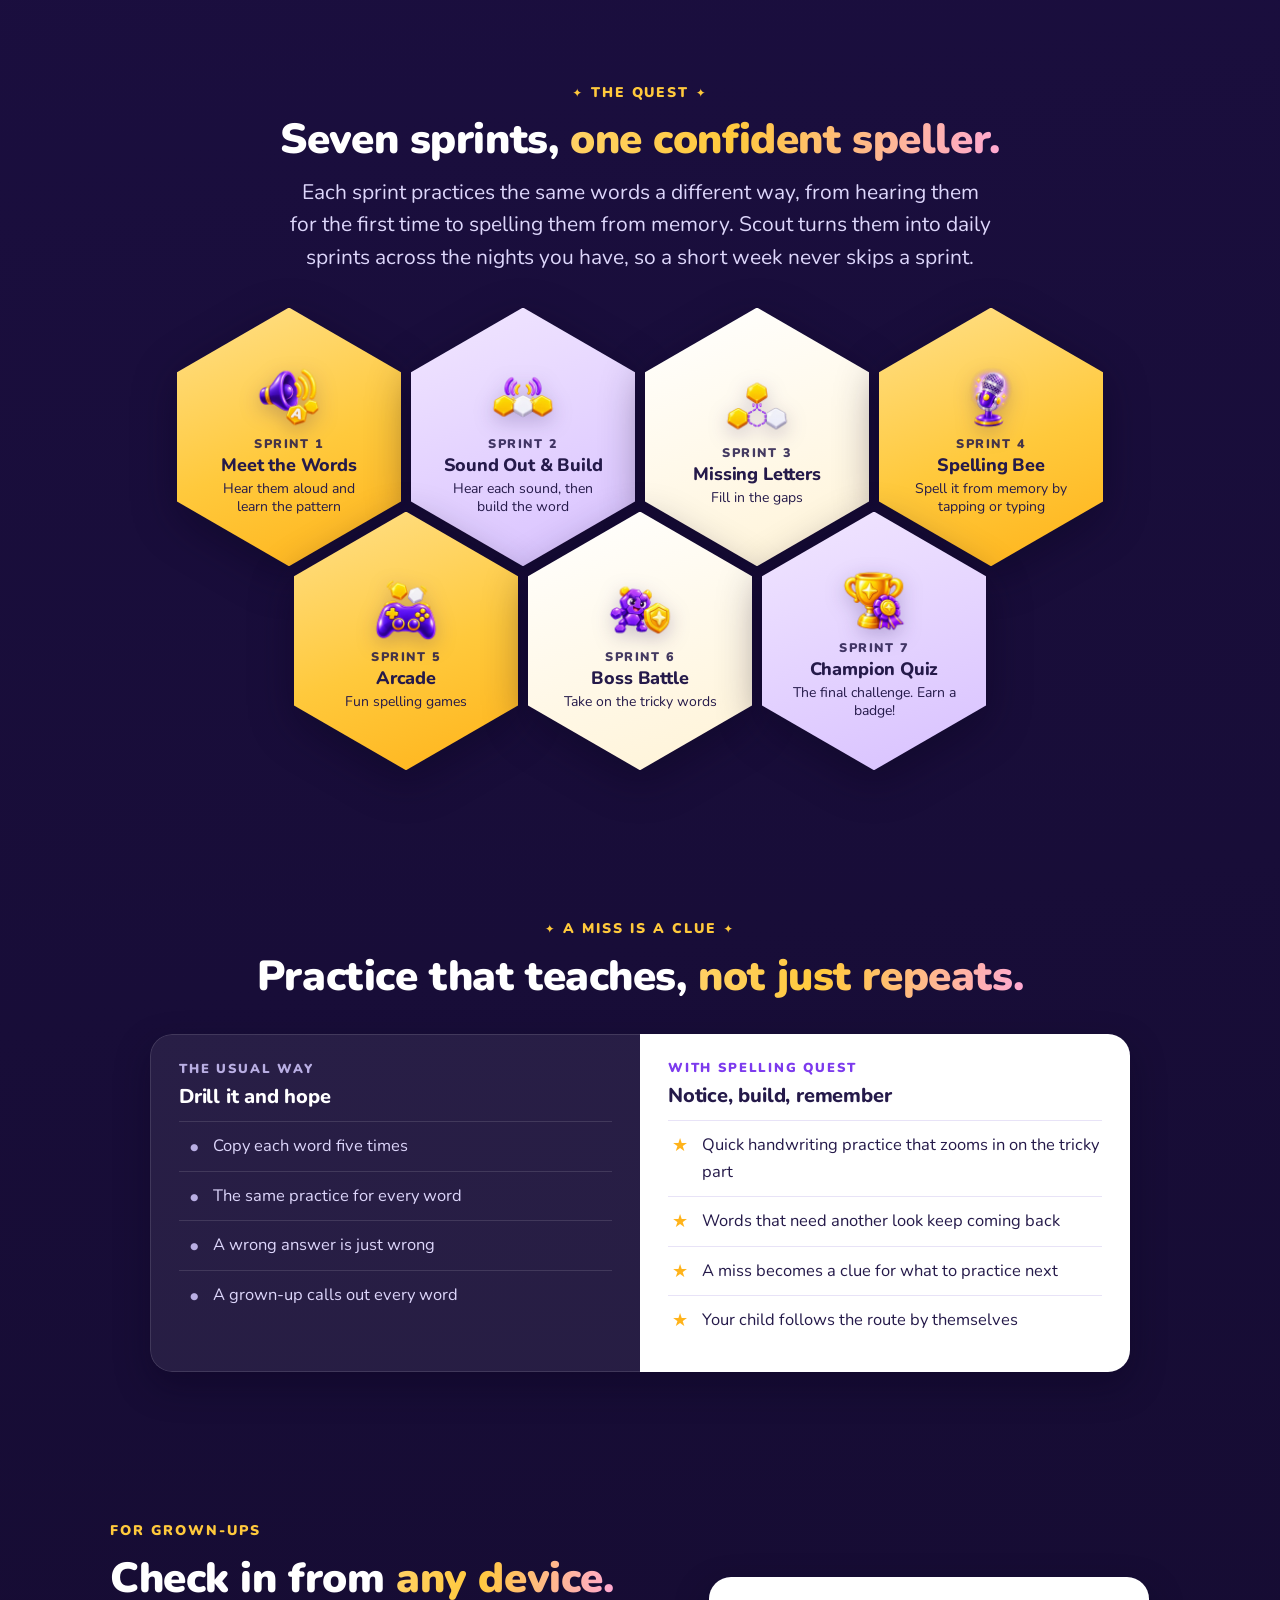
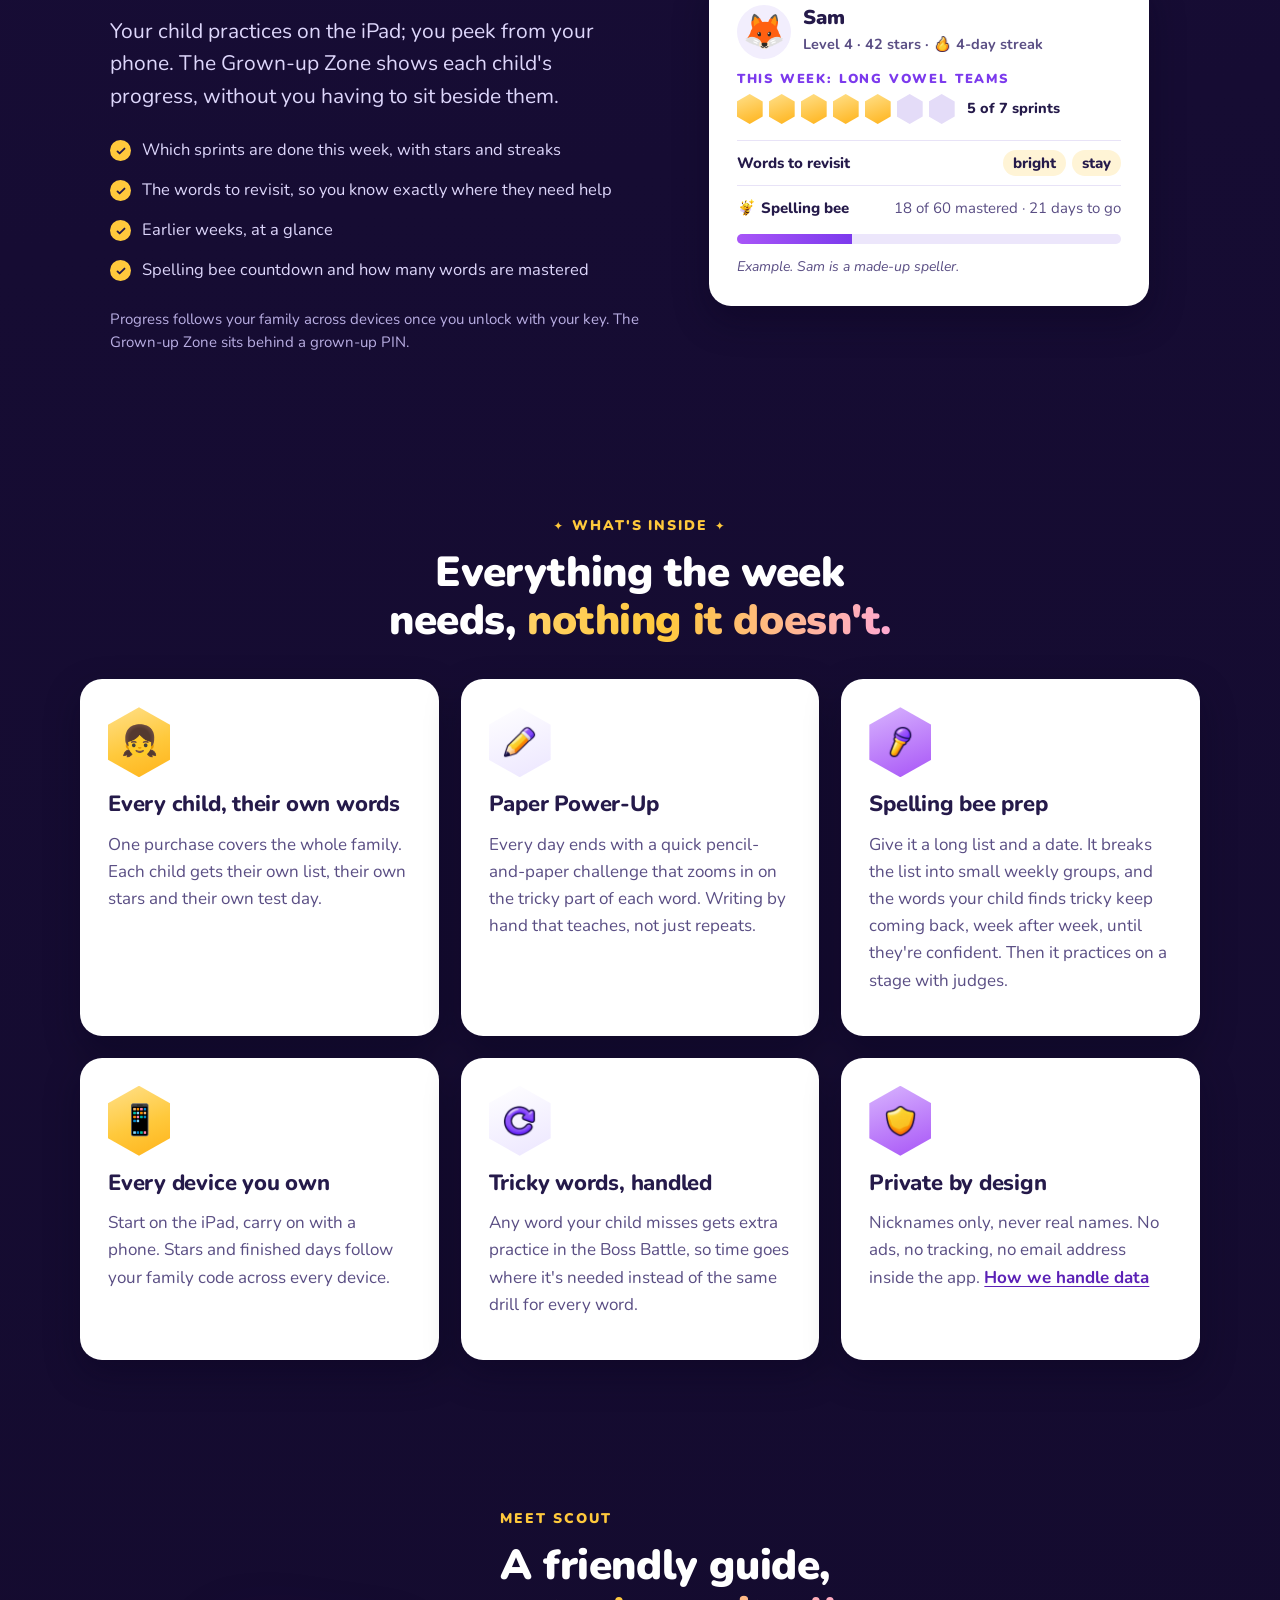
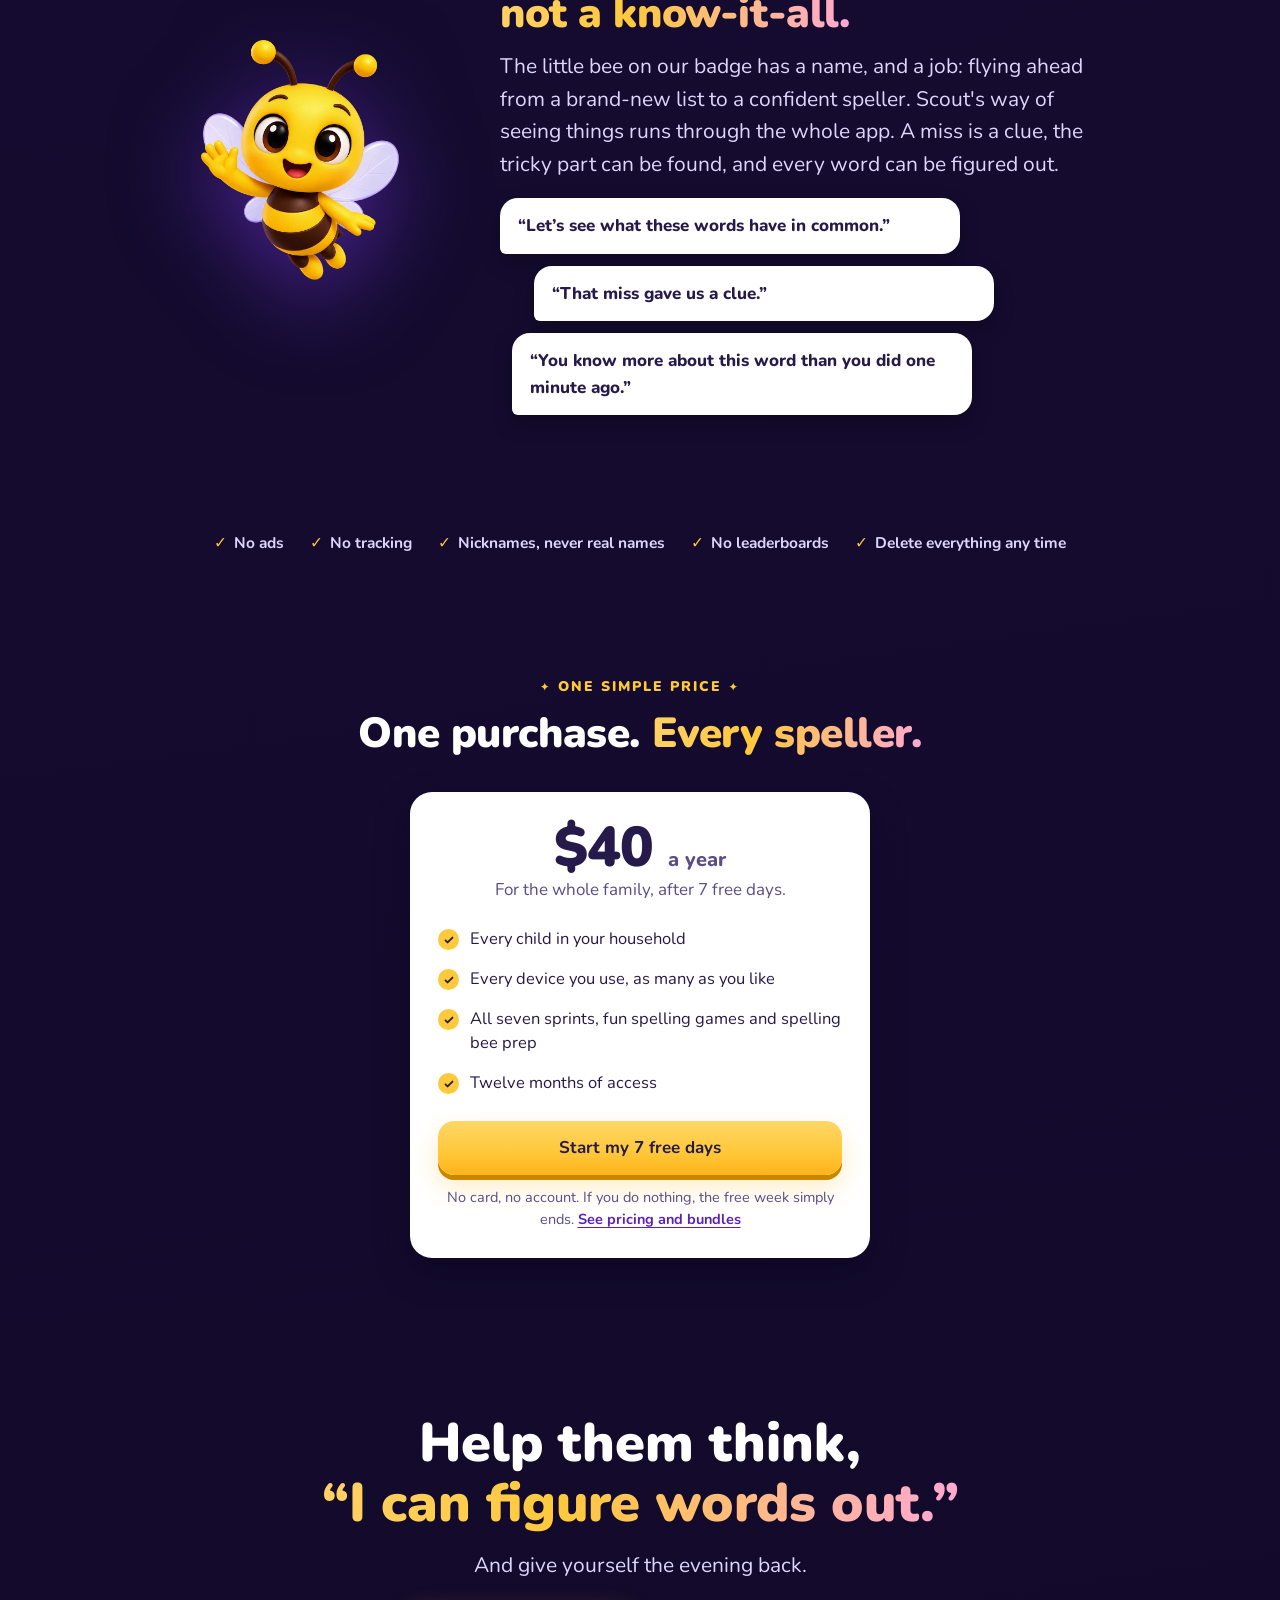
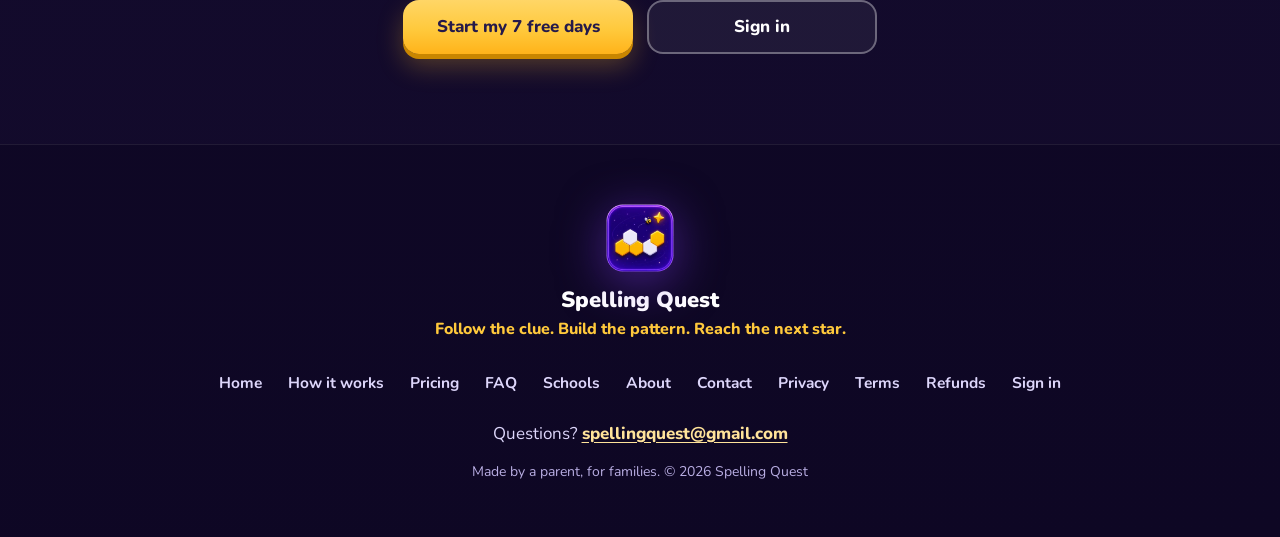
==== commit 0a297c67: "App: real letter sounds, side-scrolling Boss, stage tiles for Sprint 4, a hive that gets built - Sou" ====
--- a/index.html
+++ b/index.html
@@ -31,7 +31,7 @@
 <link rel="preconnect" href="https://fonts.gstatic.com" crossorigin>
 <link rel="stylesheet" href="https://fonts.googleapis.com/css2?family=Nunito:wght@700;800;900&display=swap" media="print" onload="this.media='all'">
 <noscript><link rel="stylesheet" href="https://fonts.googleapis.com/css2?family=Nunito:wght@700;800;900&display=swap"></noscript>
-<link rel="stylesheet" href="site.css?v=5">
+<link rel="stylesheet" href="site.css?v=6">
 <script type="application/ld+json">{"@context": "https://schema.org", "@type": "Organization", "name": "Spelling Quest", "url": "https://spellingquest.github.io/", "logo": "https://spellingquest.github.io/icon-512.png", "email": "spellingquest@gmail.com"}</script>
 <script type="application/ld+json">{"@context": "https://schema.org", "@type": "SoftwareApplication", "name": "Spelling Quest", "applicationCategory": "EducationalApplication", "operatingSystem": "Web browser (iPad, iPhone, Android, laptop)", "description": "Spelling practice built from the list your child brought home this week. It finds the patterns, builds a short daily route to test day, and brings tricky words back until they stick.", "url": "https://spellingquest.github.io/", "offers": {"@type": "Offer", "price": "40.00", "priceCurrency": "USD", "description": "Twelve months for the whole family, every device. Seven free days first."}}</script>
 </head>
@@ -105,7 +105,7 @@
       <div class="glass"><div class="ico" aria-hidden="true">🕖</div><div>
         <h3>It's 7 p.m. and you're calling out words.</h3>
         <p>Again. From a crumpled list, between dinner and bath time.</p></div></div>
-      <div class="glass"><div class="ico" aria-hidden="true">✍️</div><div>
+      <div class="glass"><div class="ico" aria-hidden="true"><img class="ui-ic" src="img/ui/icon-pencil.webp" alt="" width="160" height="160" loading="lazy"></div><div>
         <h3>“Write each word five times.”</h3>
         <p>It fills the page. It doesn't always fill the memory.</p></div></div>
       <div class="glass"><div class="ico" aria-hidden="true">📅</div><div>
@@ -278,14 +278,14 @@
       </div>
       <div class="card mock" aria-label="Example of the Grown-up Zone progress view">
         <div class="mock-head"><span class="av" aria-hidden="true">🦊</span><div><b>Sam</b>
-          <span>Level 4 · 42 stars · 🔥 4-day streak</span></div></div>
+          <span>Level 4 · 42 stars · <img class="ui-ic inline" src="img/ui/icon-flame.webp" alt="" width="160" height="160" loading="lazy"> 4-day streak</span></div></div>
         <span class="label-sm" style="color:var(--brand)">This week: long vowel teams</span>
         <div class="mock-stages" aria-label="5 of 7 sprints done">
           <i class="done"></i><i class="done"></i><i class="done"></i><i class="done"></i><i class="done"></i><i></i><i></i>
           <span>5 of 7 sprints</span>
         </div>
         <div class="mock-row"><b>Words to revisit</b><span class="chips"><em>bright</em><em>stay</em></span></div>
-        <div class="mock-row"><b>🐝 Spelling bee</b><span>18 of 60 mastered · 21 days to go</span></div>
+        <div class="mock-row"><b><img class="ui-ic inline" src="img/scout-cheering.webp" alt="" width="160" height="160" loading="lazy"> Spelling bee</b><span>18 of 60 mastered · 21 days to go</span></div>
         <div class="bar"><i style="width:30%"></i></div>
         <p class="demo-caption mb-0">Example. Sam is a made-up speller.</p>
       </div>
@@ -302,15 +302,15 @@
     <div class="grid-3">
       <div class="card"><div class="hex" aria-hidden="true"><!-- FEATURE ART F1 -->👧</div><h3>Every child, their own words</h3>
         <p>One purchase covers the whole family. Each child gets their own list, their own stars and their own test day.</p></div>
-      <div class="card"><div class="hex white" aria-hidden="true"><!-- FEATURE ART F2 -->📝</div><h3>Paper Power-Up</h3>
+      <div class="card"><div class="hex white" aria-hidden="true"><!-- FEATURE ART F2 --><img class="ui-ic" src="img/ui/icon-pencil.webp" alt="" width="160" height="160" loading="lazy"></div><h3>Paper Power-Up</h3>
         <p>Every day ends with a quick pencil-and-paper challenge that zooms in on the tricky part of each word. Writing by hand that teaches, not just repeats.</p></div>
-      <div class="card"><div class="hex violet" aria-hidden="true"><!-- FEATURE ART F3 -->🎤</div><h3>Spelling bee prep</h3>
+      <div class="card"><div class="hex violet" aria-hidden="true"><!-- FEATURE ART F3 --><img class="ui-ic" src="img/ui/icon-mic.webp" alt="" width="160" height="160" loading="lazy"></div><h3>Spelling bee prep</h3>
         <p>Give it a long list and a date. It breaks the list into small weekly groups, and the words your child finds tricky keep coming back, week after week, until they're confident. Then it practices on a stage with judges.</p></div>
       <div class="card"><div class="hex" aria-hidden="true"><!-- FEATURE ART F4 -->📱</div><h3>Every device you own</h3>
         <p>Start on the iPad, carry on with a phone. Stars and finished days follow your family code across every device.</p></div>
-      <div class="card"><div class="hex white" aria-hidden="true"><!-- FEATURE ART F5 -->🔁</div><h3>Tricky words, handled</h3>
+      <div class="card"><div class="hex white" aria-hidden="true"><!-- FEATURE ART F5 --><img class="ui-ic" src="img/ui/icon-again.webp" alt="" width="160" height="160" loading="lazy"></div><h3>Tricky words, handled</h3>
         <p>Any word your child misses gets extra practice in the Boss Battle, so time goes where it's needed instead of the same drill for every word.</p></div>
-      <div class="card"><div class="hex violet" aria-hidden="true"><!-- FEATURE ART F6 -->🛡️</div><h3>Private by design</h3>
+      <div class="card"><div class="hex violet" aria-hidden="true"><!-- FEATURE ART F6 --><img class="ui-ic" src="img/ui/icon-shield.webp" alt="" width="160" height="160" loading="lazy"></div><h3>Private by design</h3>
         <p>Nicknames only, never real names. No ads, no tracking, no email address inside the app.
           <a href="privacy.html">How we handle data</a></p></div>
     </div>
--- a/site.css
+++ b/site.css
@@ -516,3 +516,9 @@
 
 /* bold text inside white FAQ answers (they aren't .card, so they need their own ink) */
 details.q b,details.q strong{color:var(--ink)}
+
+/* the app's own icons on the website (29 Sep 2026) */
+.ui-ic{ width:62%; height:auto; display:block; margin:0 auto; }
+.ui-ic.inline{ display:inline-block; width:1.35em; height:1.35em; vertical-align:-.3em; margin:0; object-fit:contain; }
+.familiar .ico .ui-ic{ width:34px; }
+.faq-group > h2 .hex .ui-ic{ width:70%; }
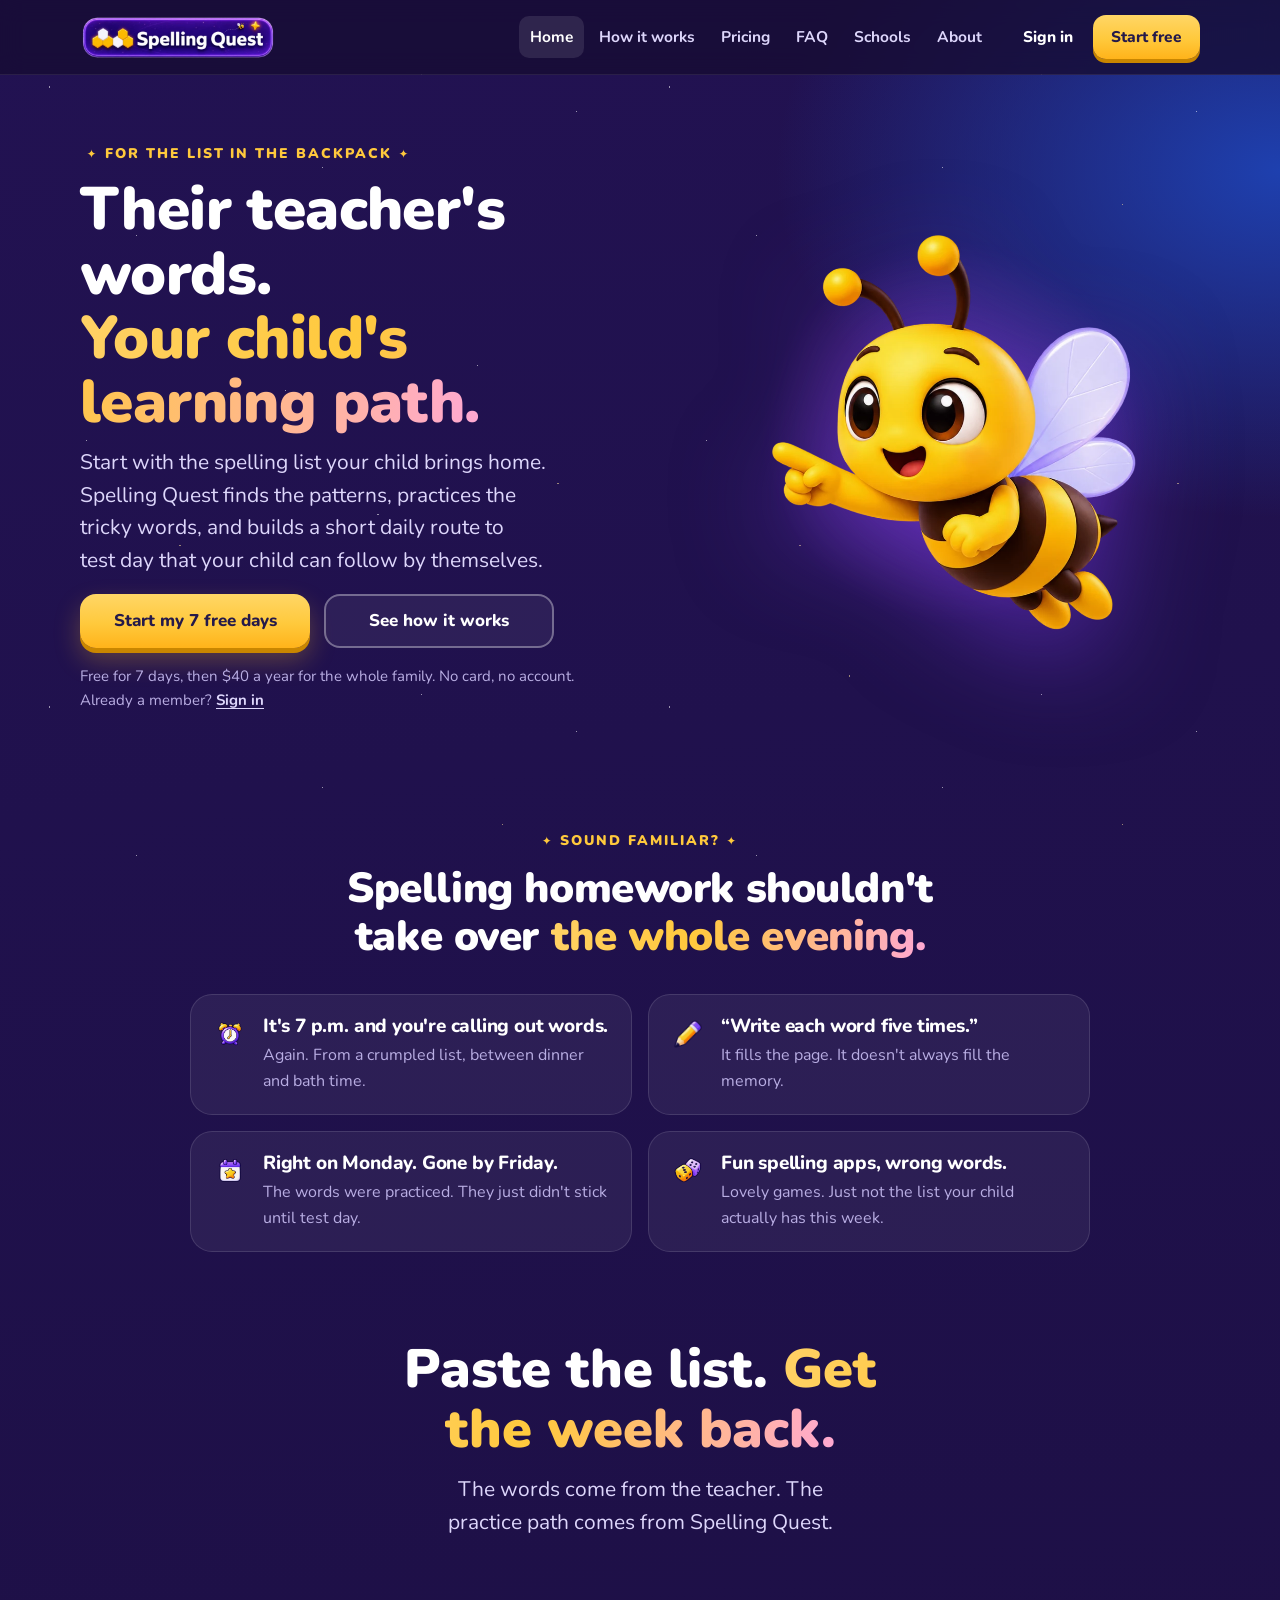
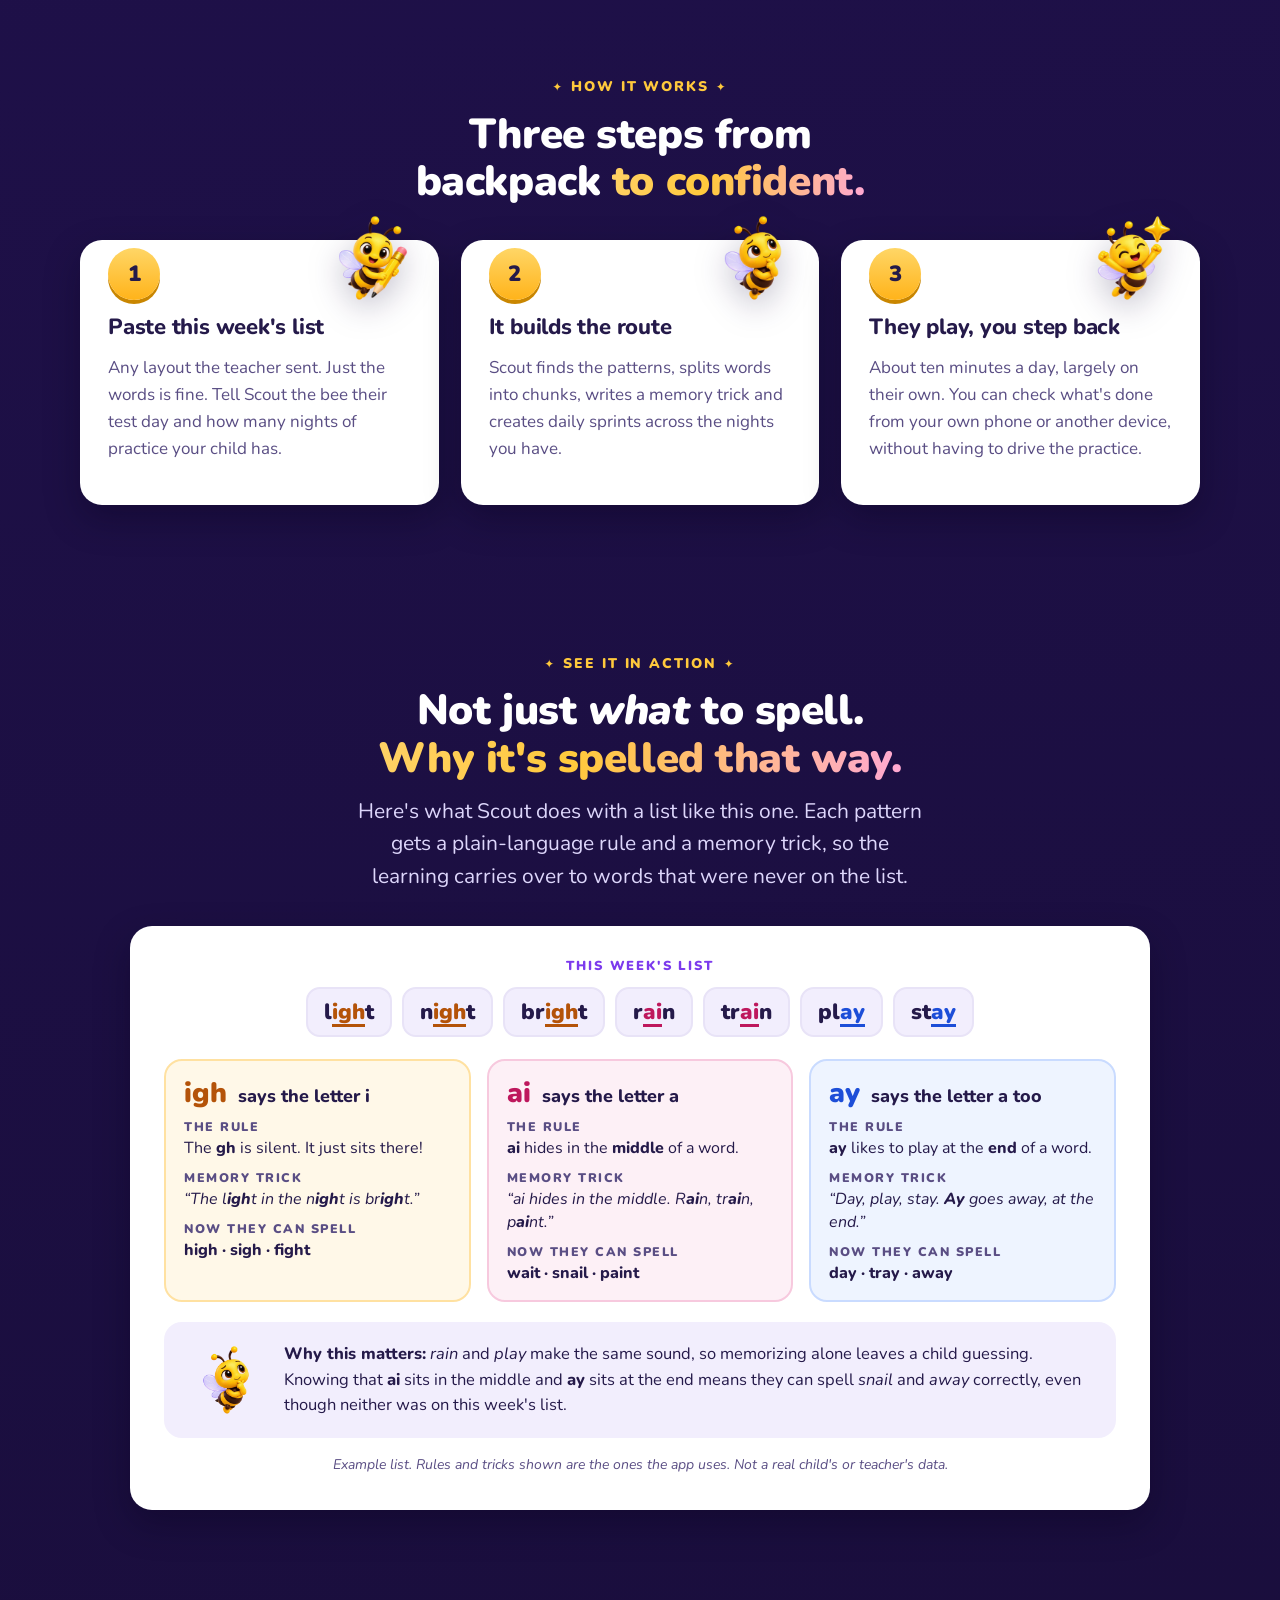
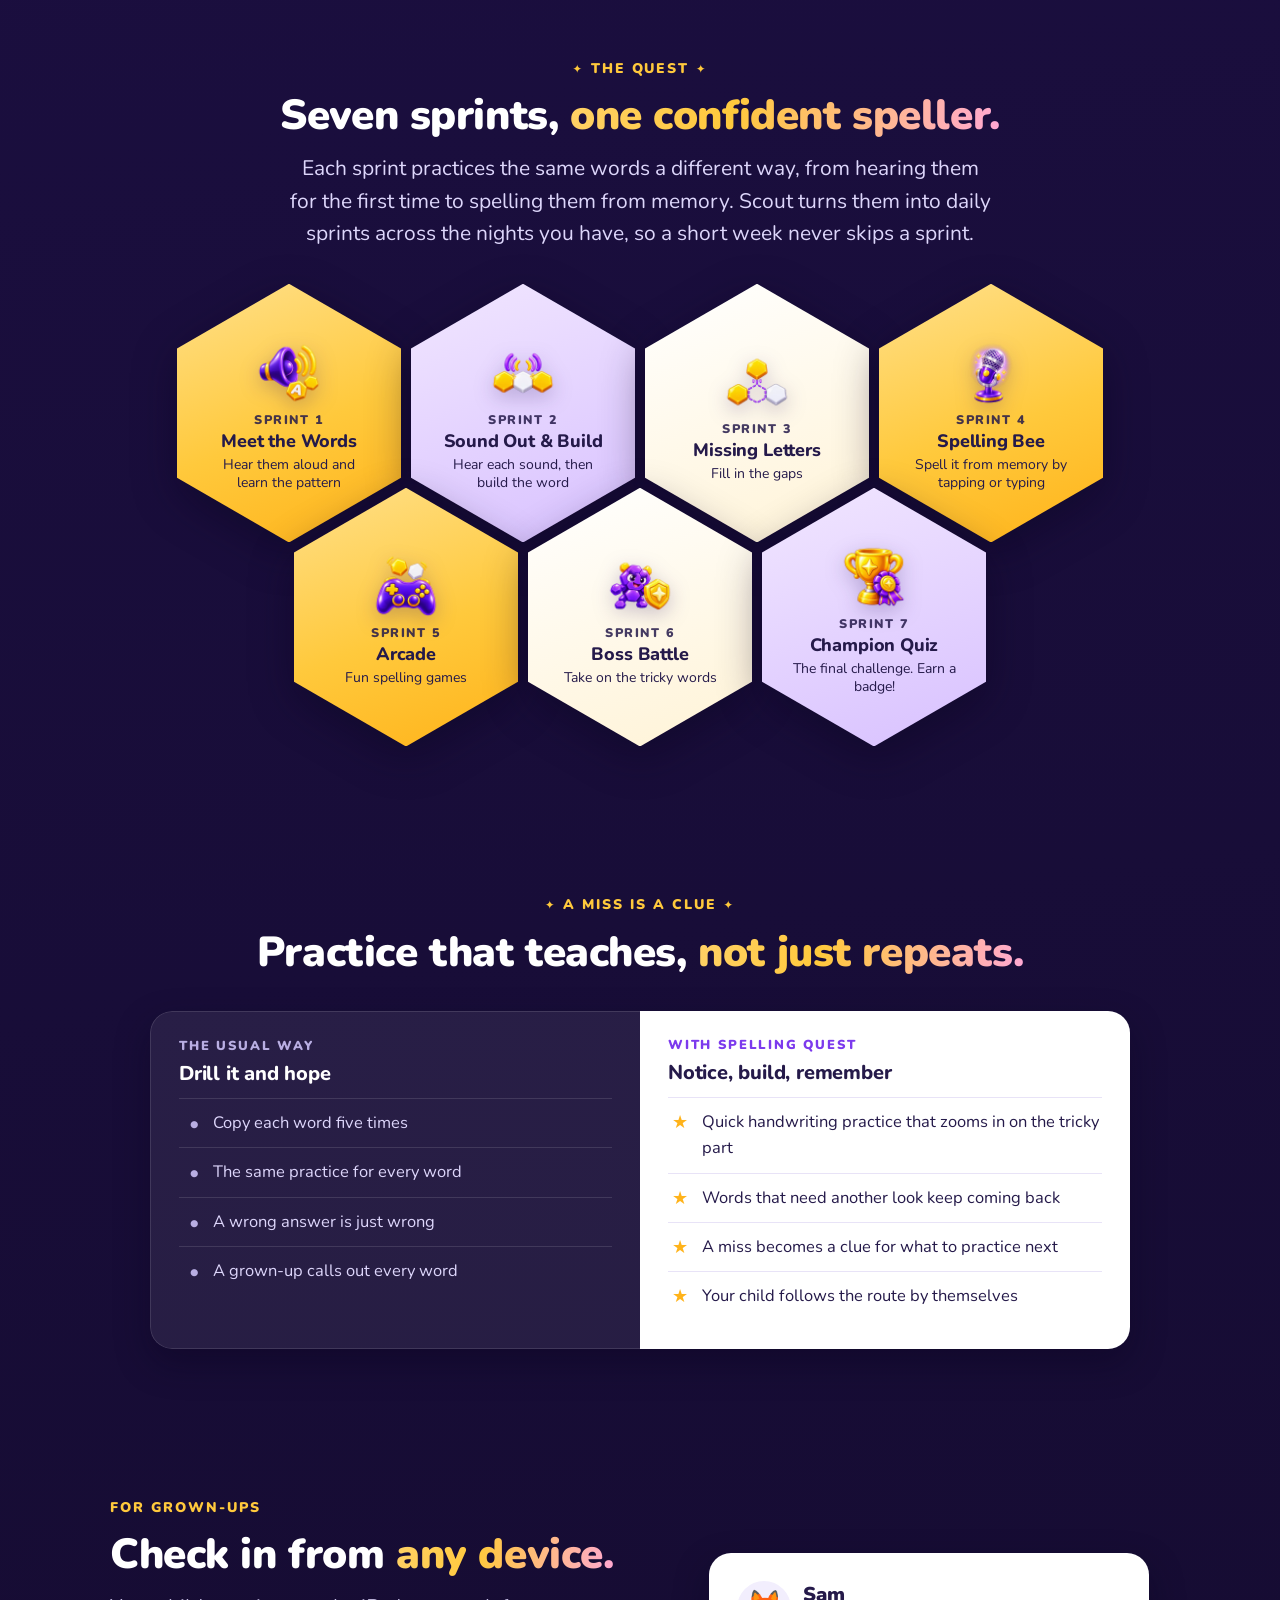
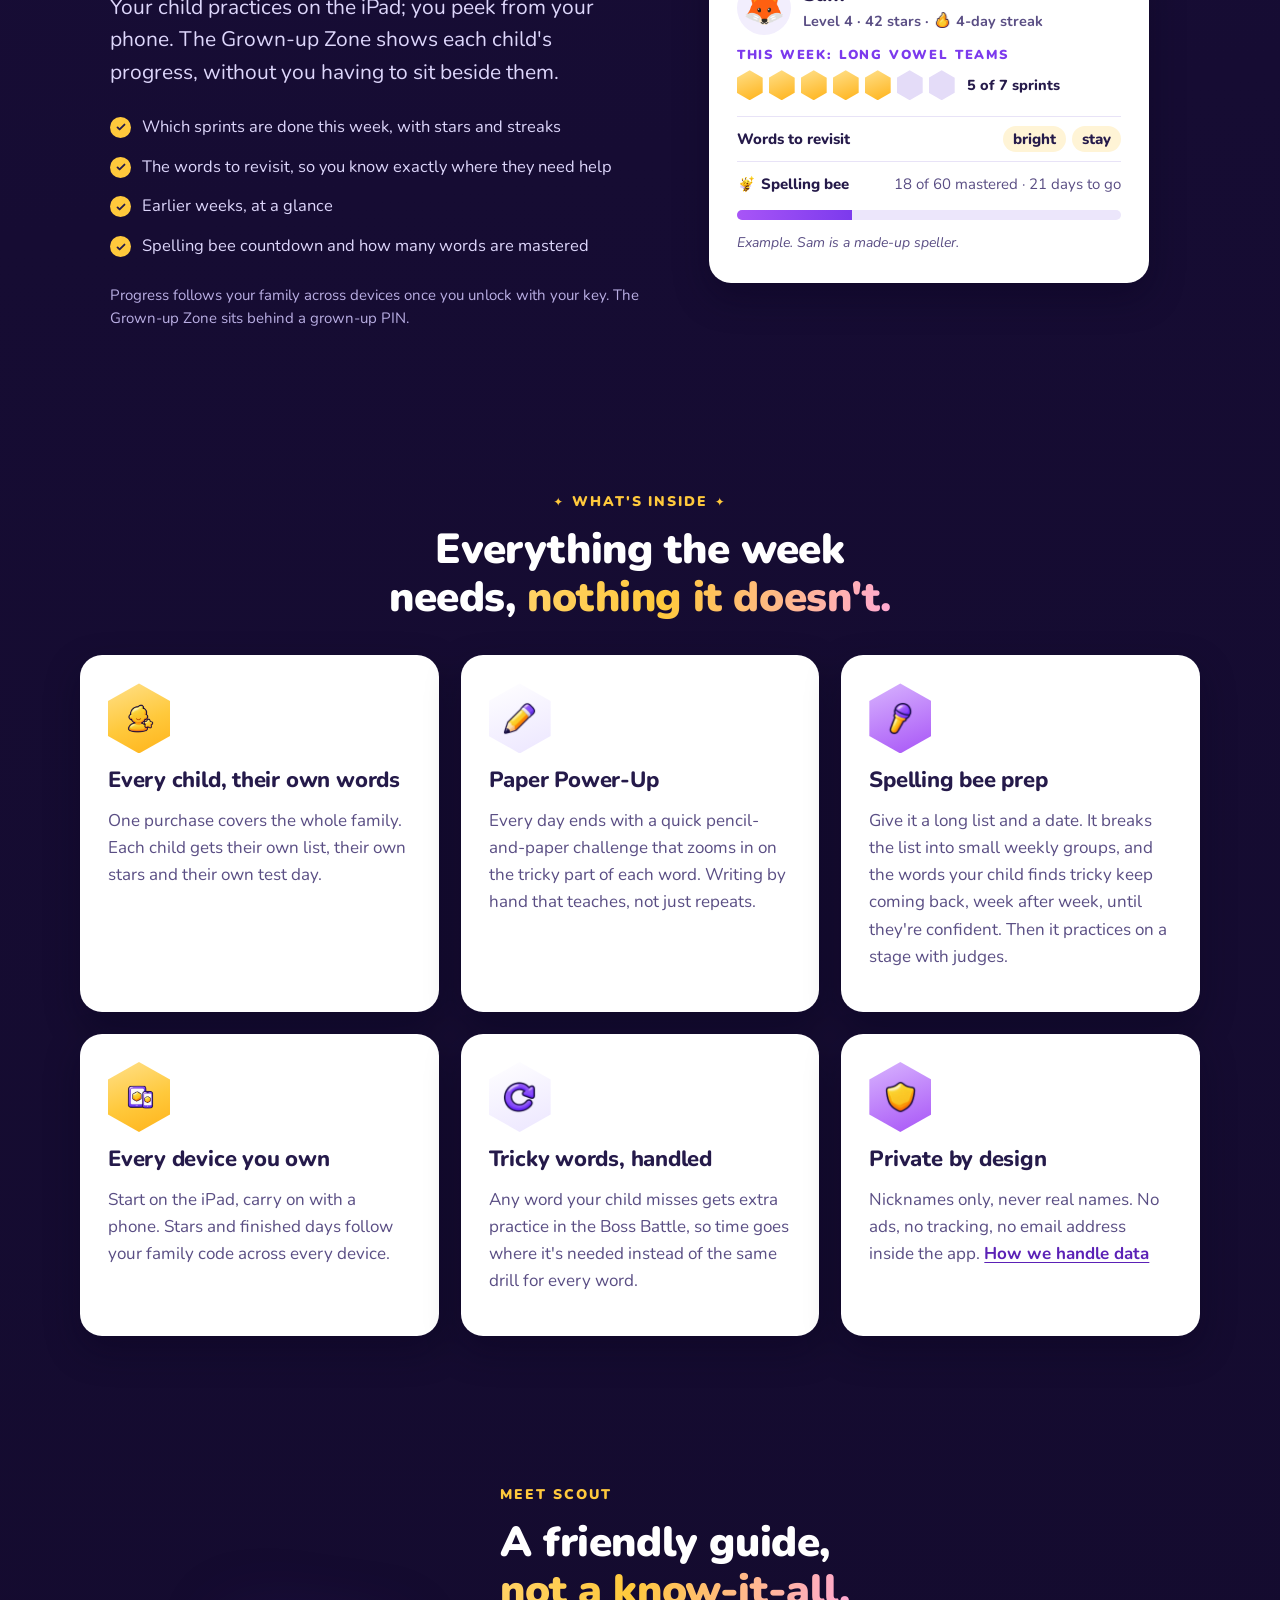
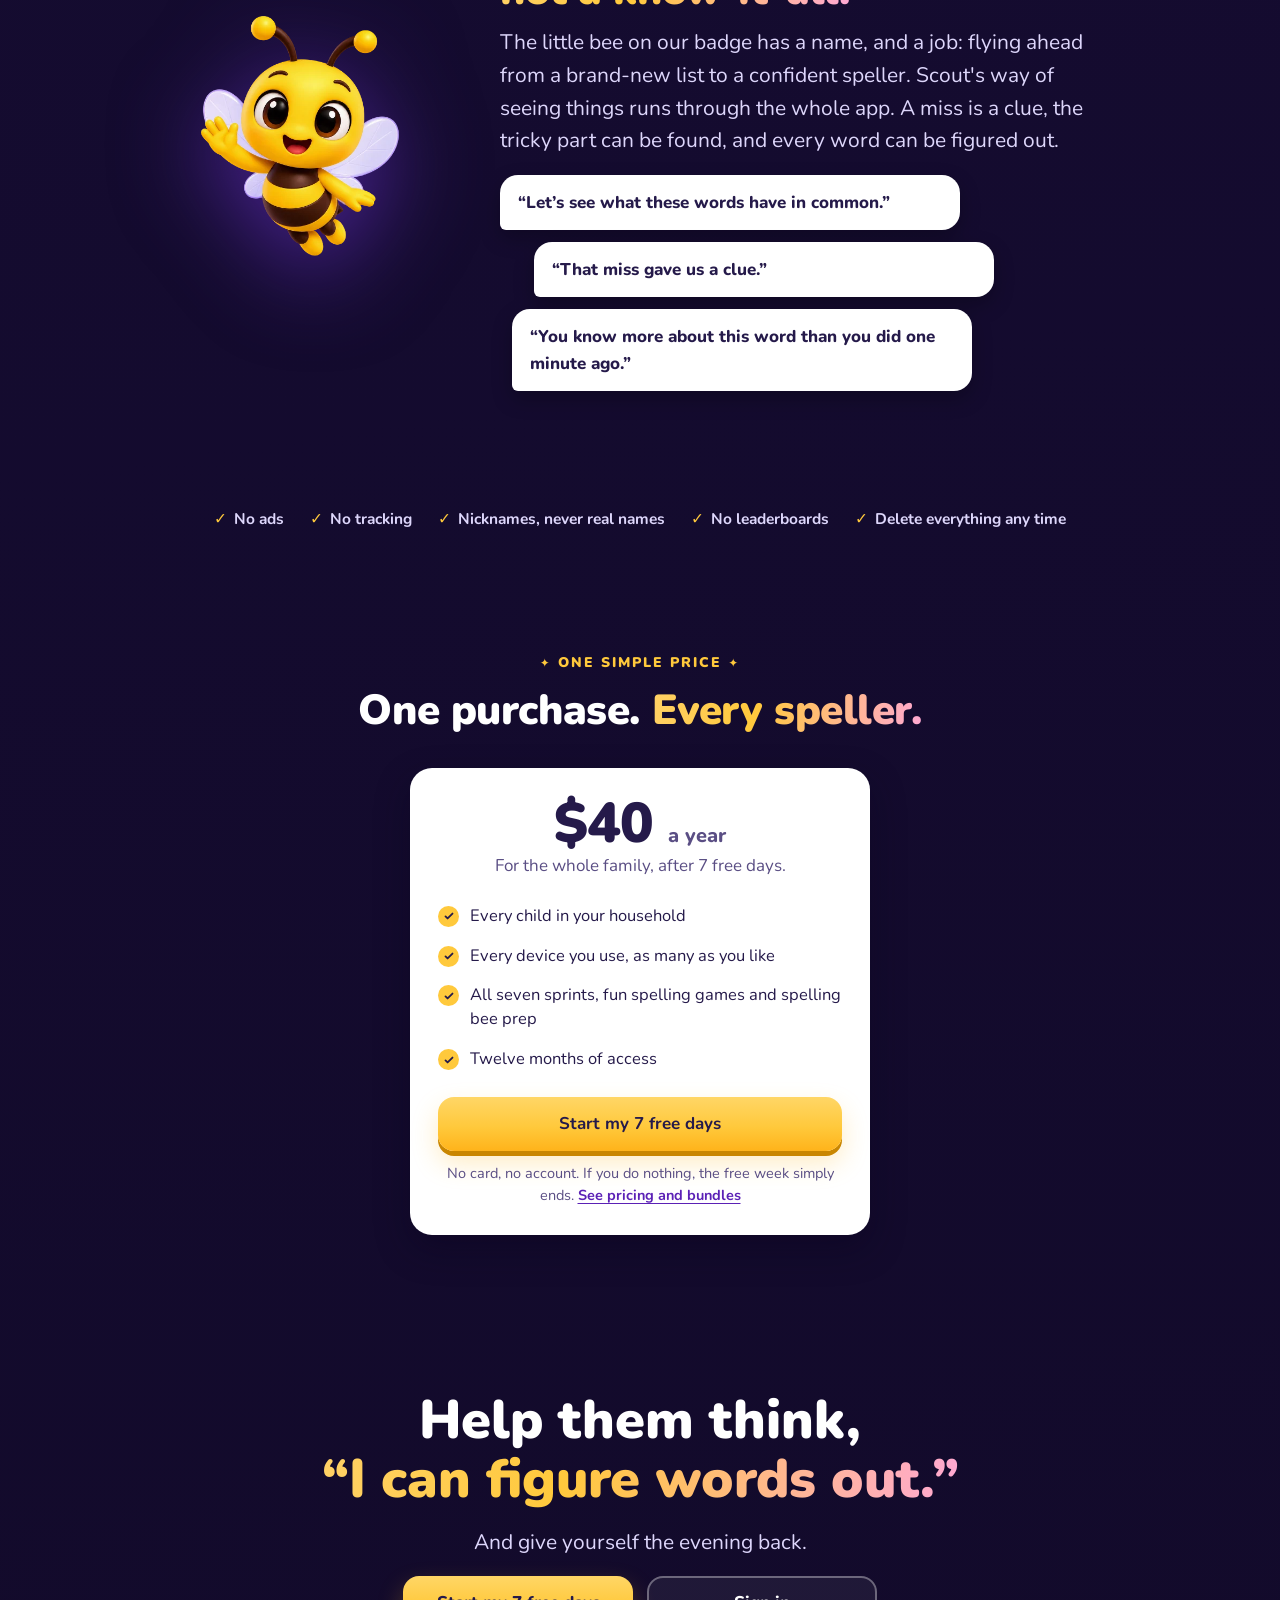
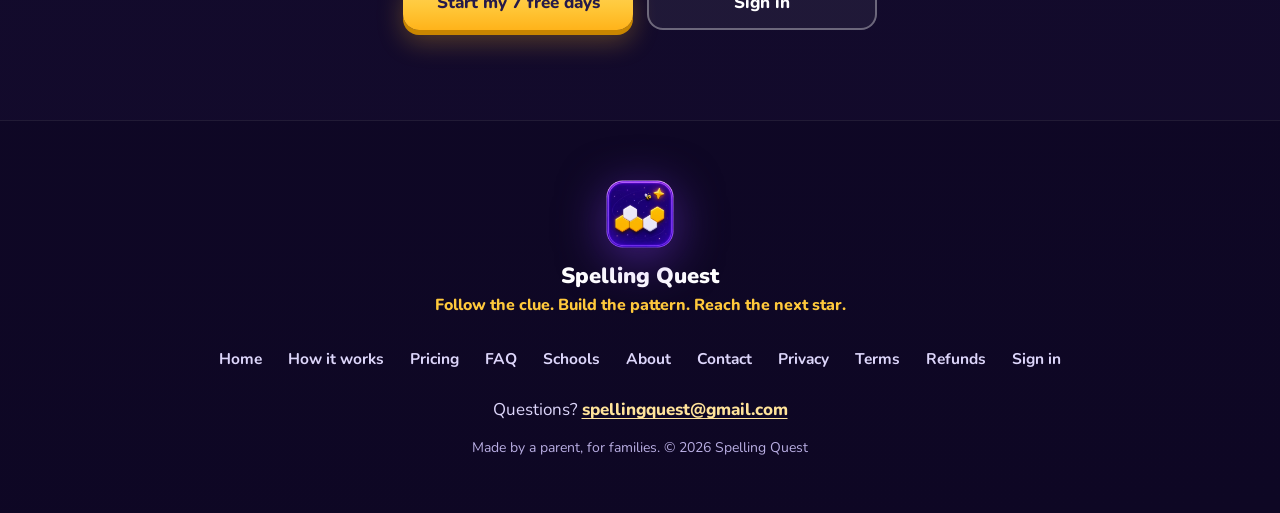
==== commit 78717c7b: "App + site: badge art, locked badges, big jar/hive on card, monster smash, better Sound it out - Sco" ====
--- a/index.html
+++ b/index.html
@@ -102,16 +102,16 @@
       <h2>Spelling homework shouldn't take over <span class="hl">the whole evening.</span></h2>
     </div>
     <div class="familiar">
-      <div class="glass"><div class="ico" aria-hidden="true">🕖</div><div>
+      <div class="glass"><div class="ico" aria-hidden="true"><img class="ui-ic" src="img/ui/icon-clock.webp" alt="" width="160" height="160" loading="lazy"></div><div>
         <h3>It's 7 p.m. and you're calling out words.</h3>
         <p>Again. From a crumpled list, between dinner and bath time.</p></div></div>
       <div class="glass"><div class="ico" aria-hidden="true"><img class="ui-ic" src="img/ui/icon-pencil.webp" alt="" width="160" height="160" loading="lazy"></div><div>
         <h3>“Write each word five times.”</h3>
         <p>It fills the page. It doesn't always fill the memory.</p></div></div>
-      <div class="glass"><div class="ico" aria-hidden="true">📅</div><div>
+      <div class="glass"><div class="ico" aria-hidden="true"><img class="ui-ic" src="img/ui/icon-calendar.webp" alt="" width="160" height="160" loading="lazy"></div><div>
         <h3>Right on Monday. Gone by Friday.</h3>
         <p>The words were practiced. They just didn't stick until test day.</p></div></div>
-      <div class="glass"><div class="ico" aria-hidden="true">🎲</div><div>
+      <div class="glass"><div class="ico" aria-hidden="true"><img class="ui-ic" src="img/ui/icon-dice.webp" alt="" width="160" height="160" loading="lazy"></div><div>
         <h3>Fun spelling apps, wrong words.</h3>
         <p>Lovely games. Just not the list your child actually has this week.</p></div></div>
     </div>
@@ -300,13 +300,13 @@
       <h2>Everything the week needs, <span class="hl">nothing it doesn't.</span></h2>
     </div>
     <div class="grid-3">
-      <div class="card"><div class="hex" aria-hidden="true"><!-- FEATURE ART F1 -->👧</div><h3>Every child, their own words</h3>
+      <div class="card"><div class="hex" aria-hidden="true"><!-- FEATURE ART F1 --><img class="ui-ic" src="img/ui/icon-child.webp" alt="" width="160" height="160" loading="lazy"></div><h3>Every child, their own words</h3>
         <p>One purchase covers the whole family. Each child gets their own list, their own stars and their own test day.</p></div>
       <div class="card"><div class="hex white" aria-hidden="true"><!-- FEATURE ART F2 --><img class="ui-ic" src="img/ui/icon-pencil.webp" alt="" width="160" height="160" loading="lazy"></div><h3>Paper Power-Up</h3>
         <p>Every day ends with a quick pencil-and-paper challenge that zooms in on the tricky part of each word. Writing by hand that teaches, not just repeats.</p></div>
       <div class="card"><div class="hex violet" aria-hidden="true"><!-- FEATURE ART F3 --><img class="ui-ic" src="img/ui/icon-mic.webp" alt="" width="160" height="160" loading="lazy"></div><h3>Spelling bee prep</h3>
         <p>Give it a long list and a date. It breaks the list into small weekly groups, and the words your child finds tricky keep coming back, week after week, until they're confident. Then it practices on a stage with judges.</p></div>
-      <div class="card"><div class="hex" aria-hidden="true"><!-- FEATURE ART F4 -->📱</div><h3>Every device you own</h3>
+      <div class="card"><div class="hex" aria-hidden="true"><!-- FEATURE ART F4 --><img class="ui-ic" src="img/ui/icon-devices.webp" alt="" width="160" height="160" loading="lazy"></div><h3>Every device you own</h3>
         <p>Start on the iPad, carry on with a phone. Stars and finished days follow your family code across every device.</p></div>
       <div class="card"><div class="hex white" aria-hidden="true"><!-- FEATURE ART F5 --><img class="ui-ic" src="img/ui/icon-again.webp" alt="" width="160" height="160" loading="lazy"></div><h3>Tricky words, handled</h3>
         <p>Any word your child misses gets extra practice in the Boss Battle, so time goes where it's needed instead of the same drill for every word.</p></div>
